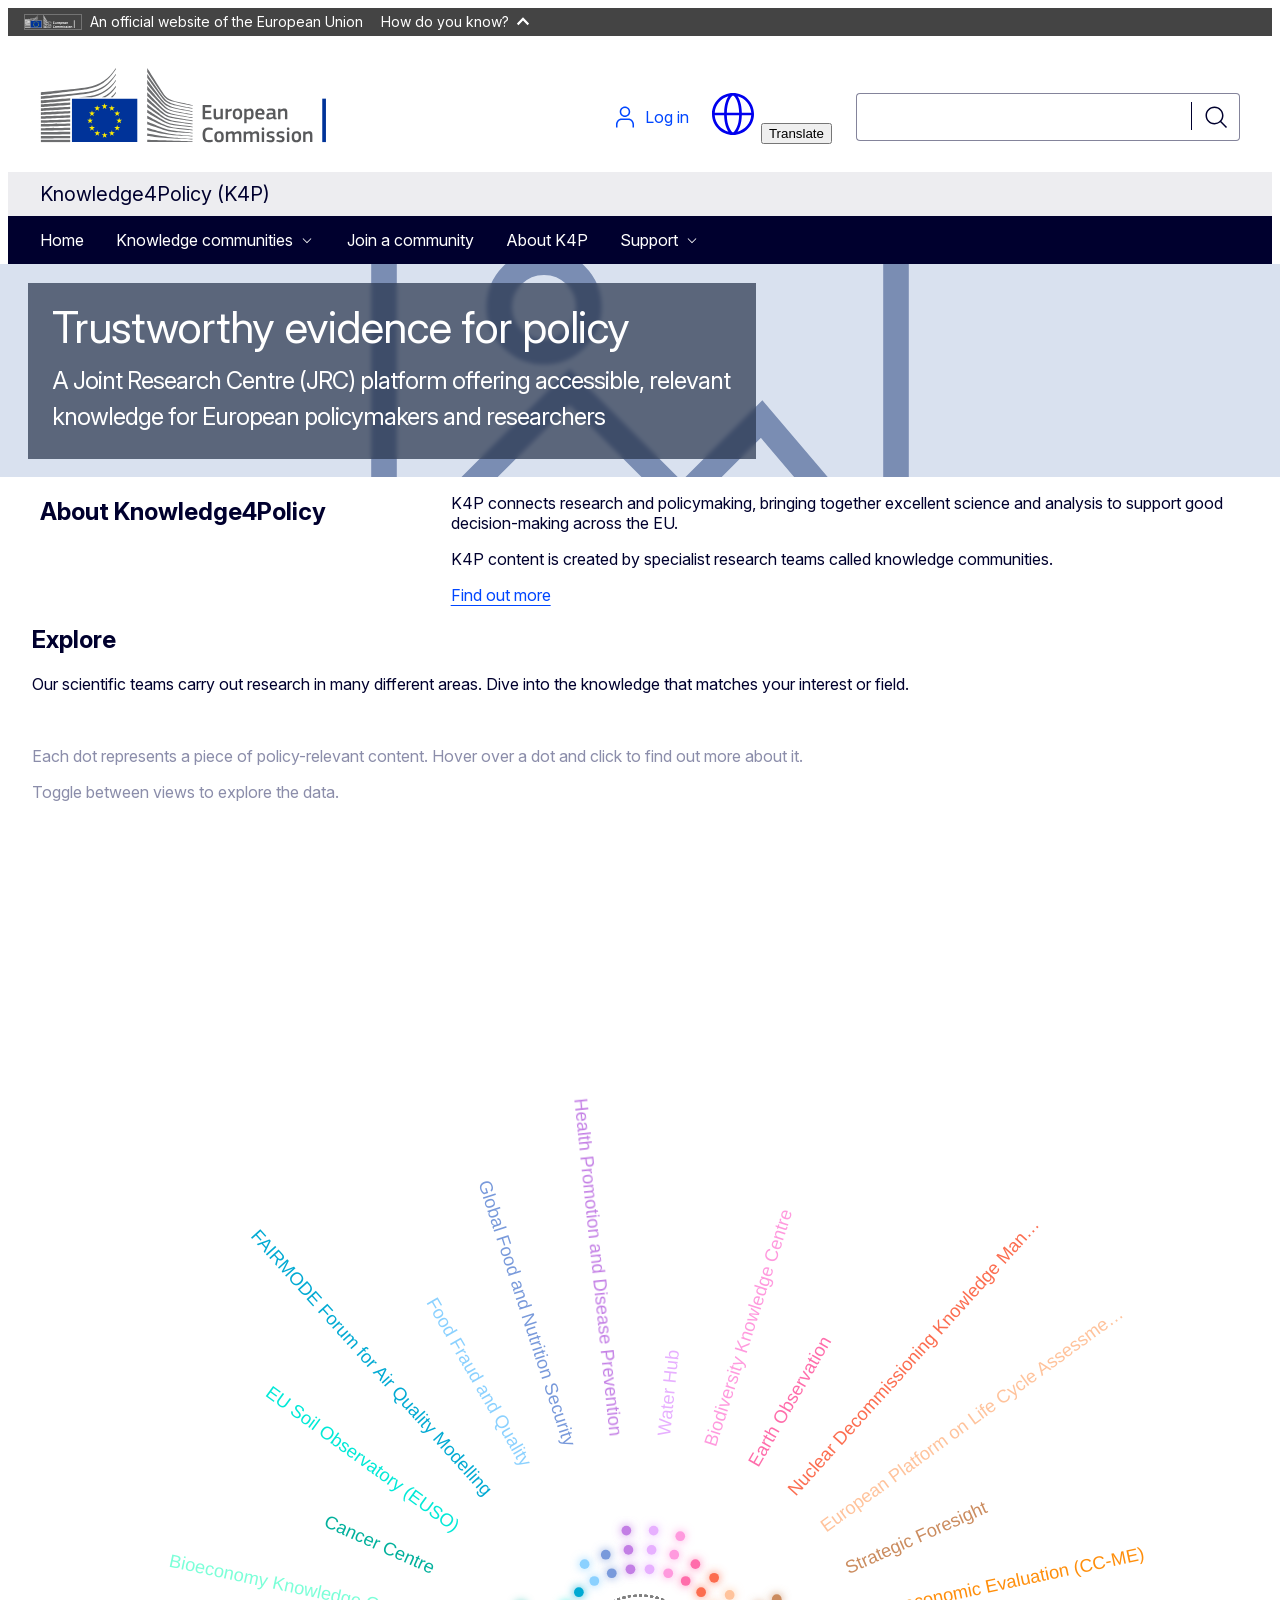
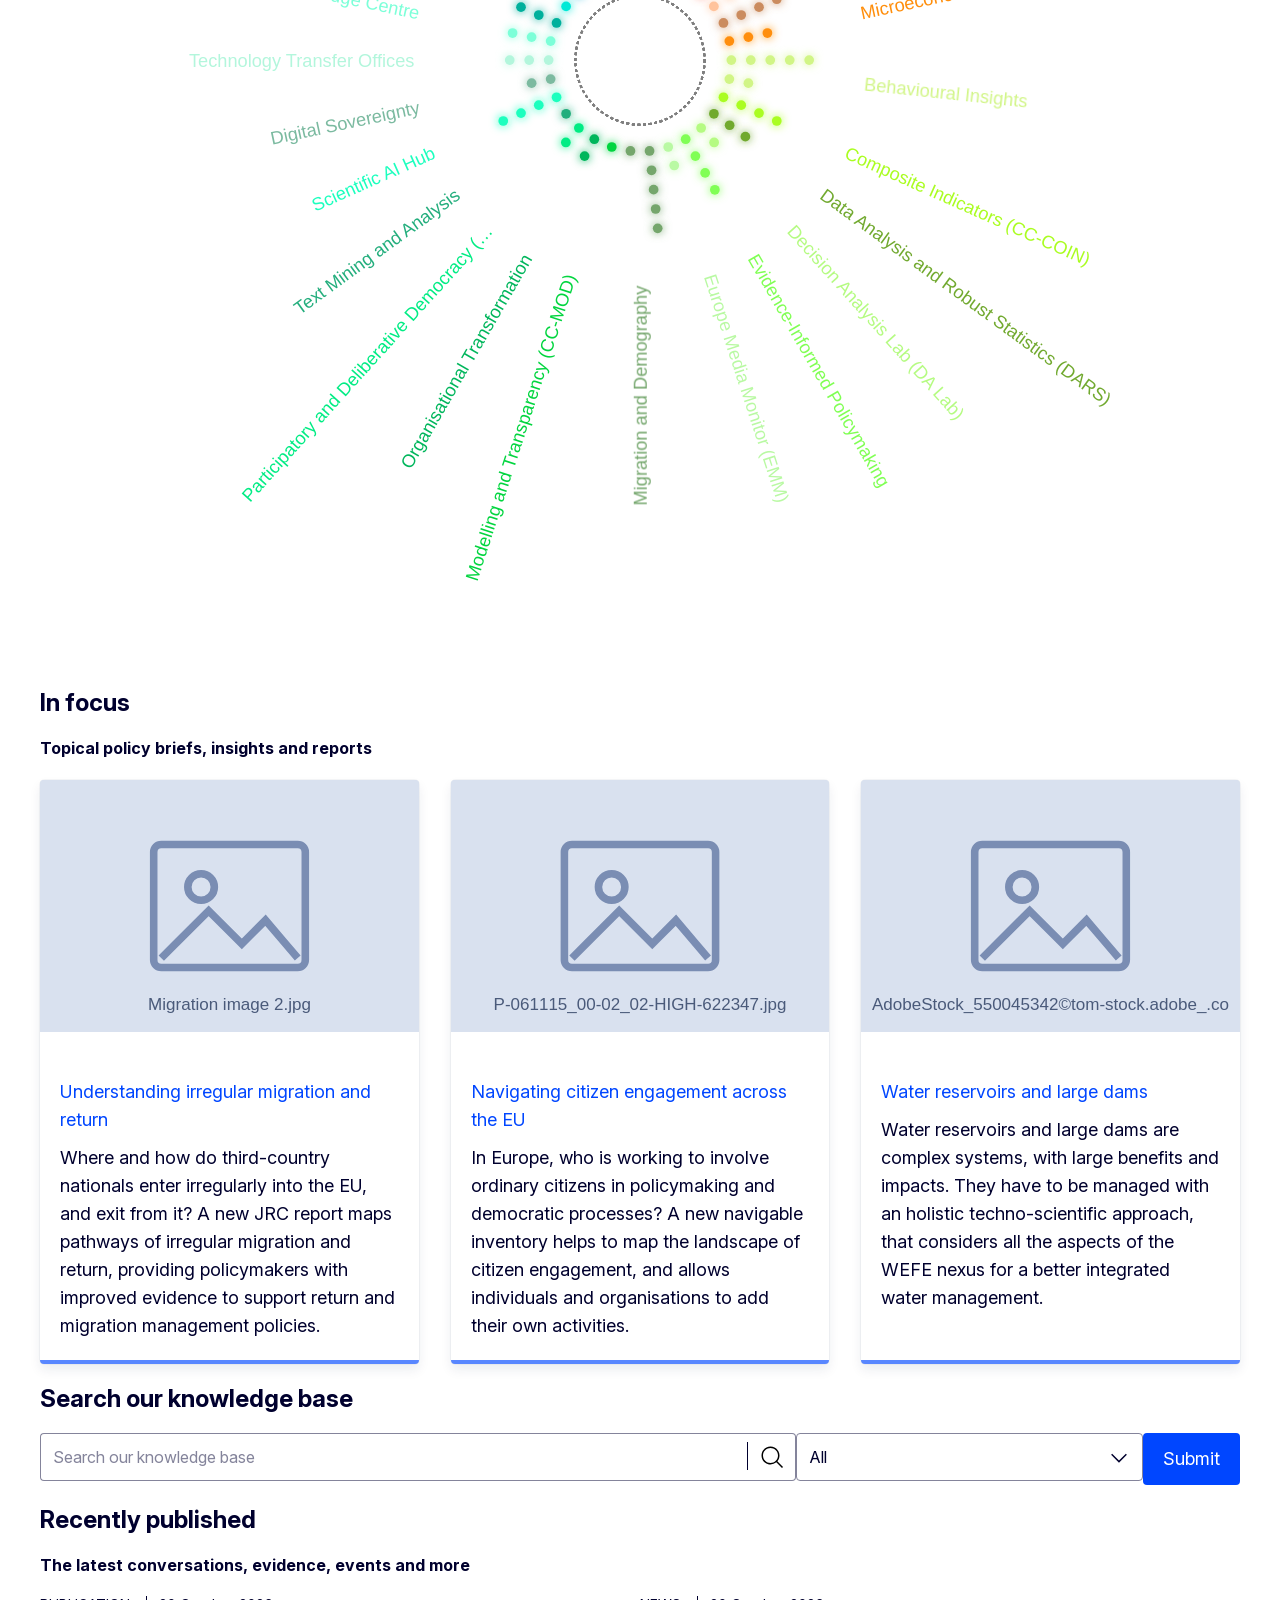
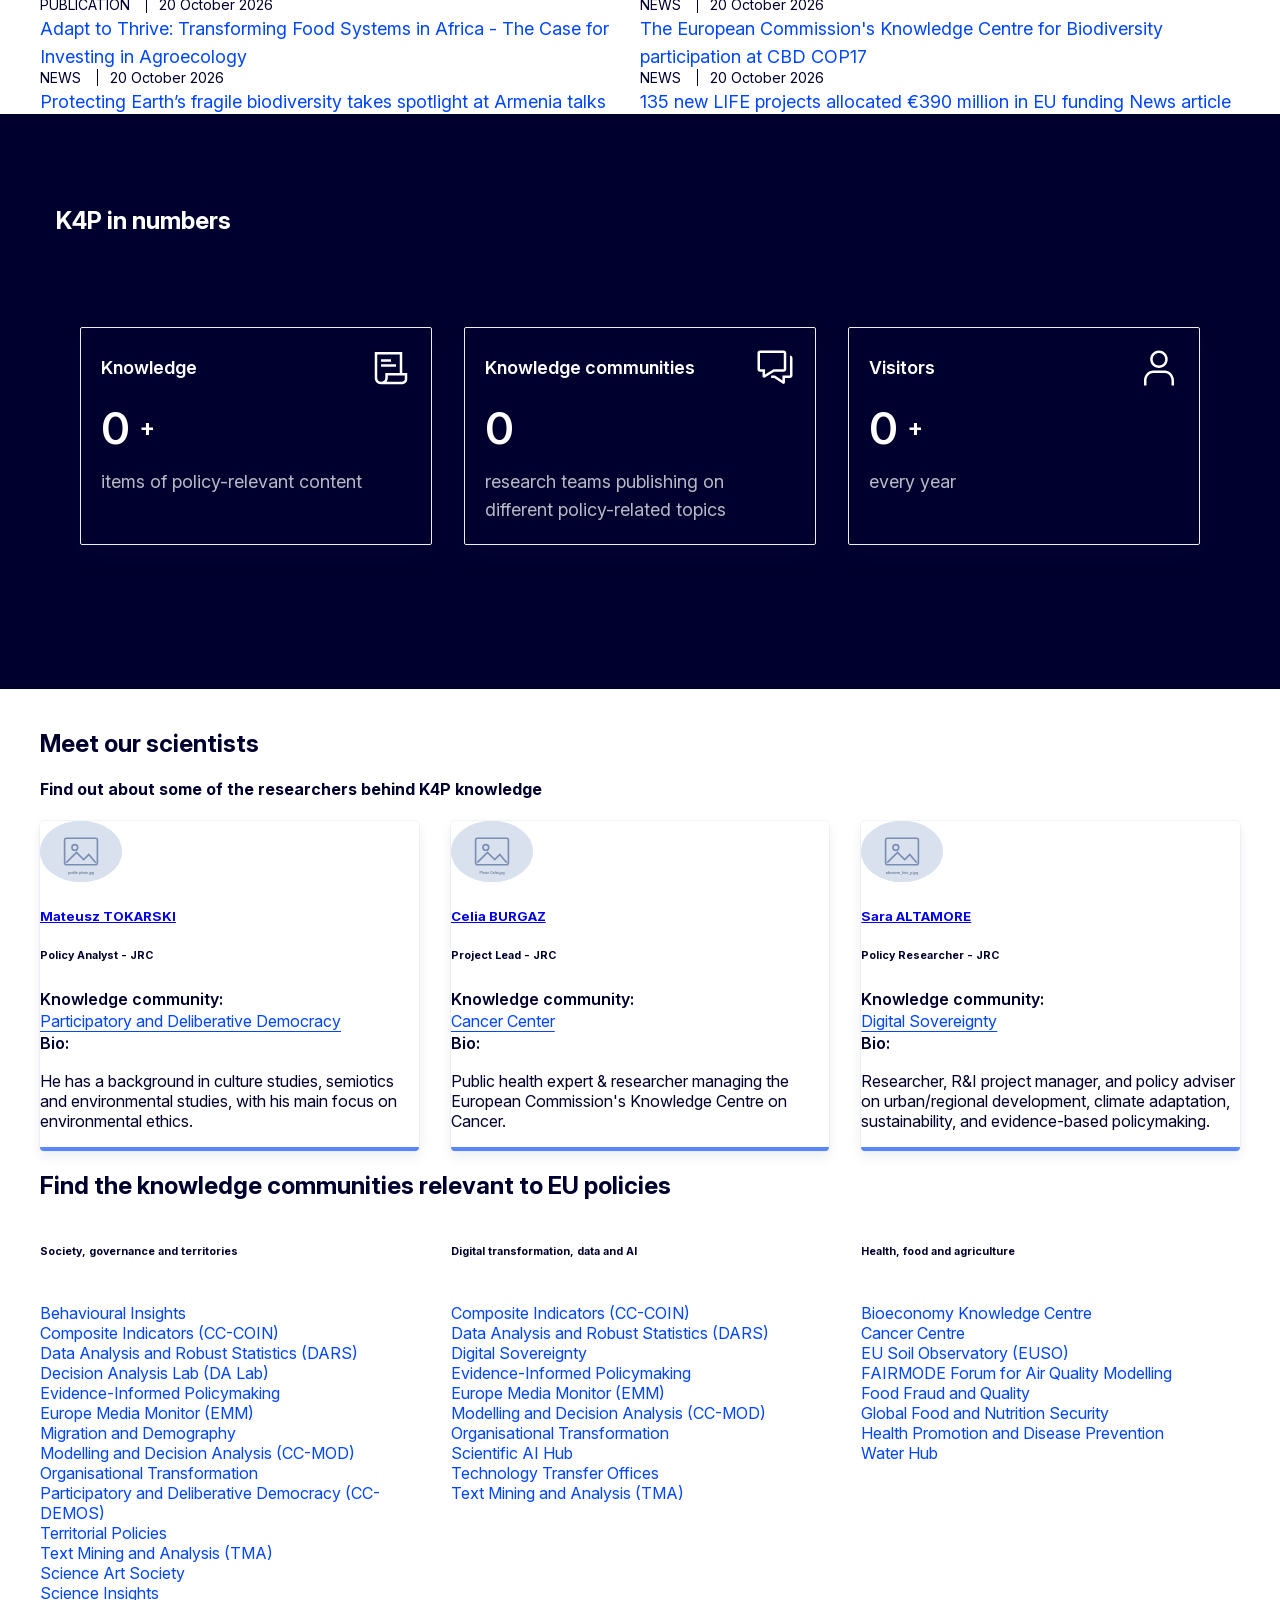
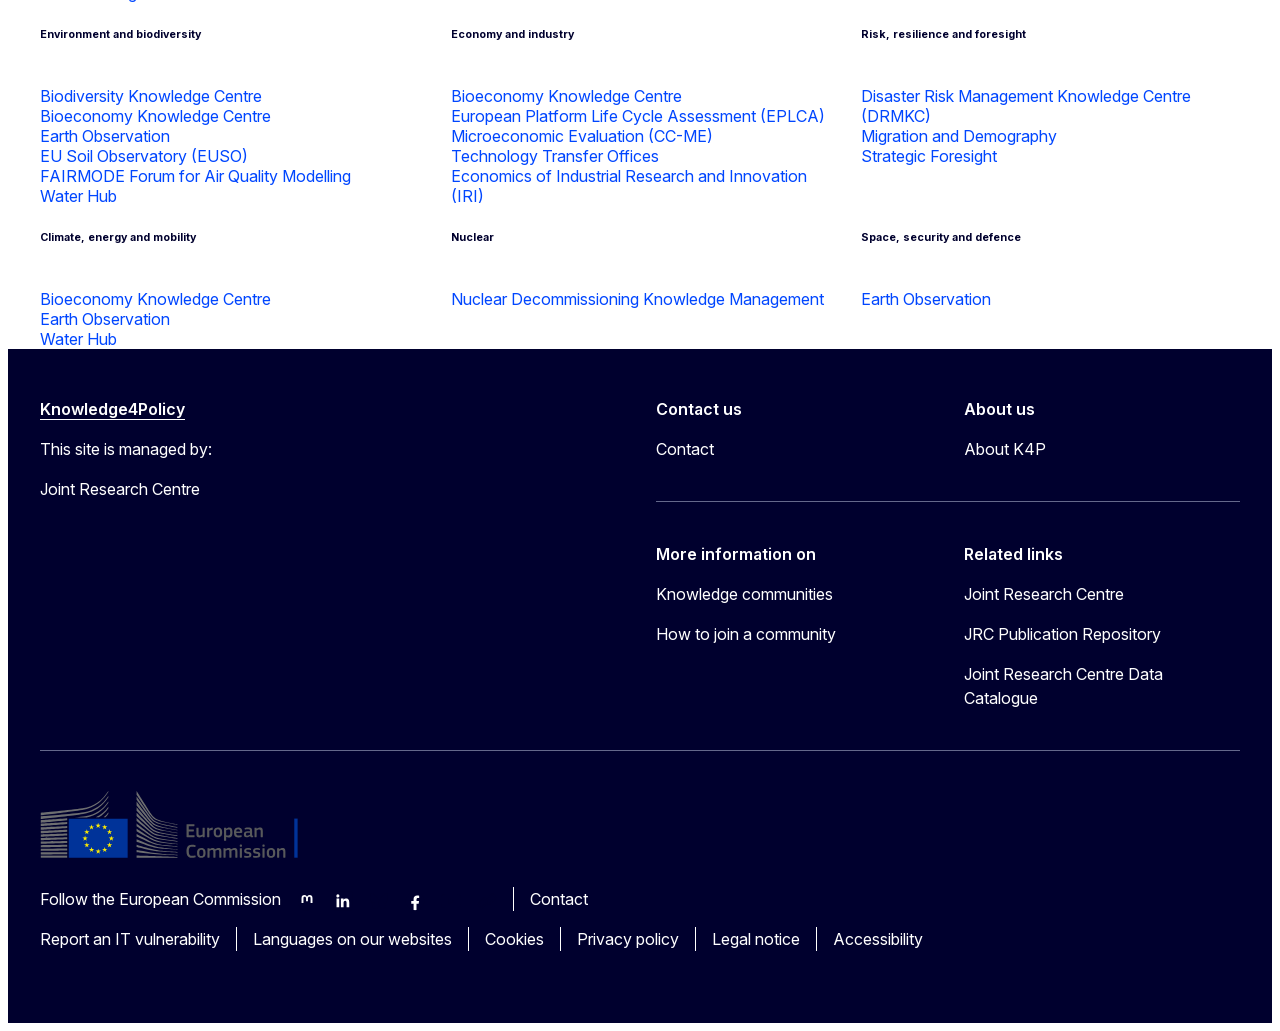
==== site/index.html @ ecef7327 "Add local clone of the K4P homepage Builds site/index.html from the browser-saved page, using ECL v5" ====
<!DOCTYPE html>
<!-- saved from url=(0049)https://knowledge-for-policy.ec.europa.eu/home_en -->
<html lang="en" dir="ltr" prefix="og: https://ogp.me/ns#" class="js hydrated"><head><meta http-equiv="Content-Type" content="text/html; charset=UTF-8">
    <style data-styles="">{visibility:hidden}.hydrated{visibility:inherit}</style><style data-styles="">duet-date-picker{visibility:hidden}.hydrated{visibility:inherit}</style>
<noscript><style>form.antibot > * { display: none !important; } form.antibot noscript { display: block !important; }</style>
</noscript><meta name="description" content="Supporting policy with scientific evidence">
<meta name="abstract" content="We mobilise people and resources to create, curate, make sense of and use knowledge to inform policymaking across Europe">
<link rel="canonical" href="https://knowledge-for-policy.ec.europa.eu/home_en">
<link rel="shortlink" href="https://knowledge-for-policy.ec.europa.eu/home_en">
<meta property="og:site_name" content="Knowledge4Policy (K4P)">
<meta property="og:title" content="Knowledge for policy">
<meta http-equiv="X-UA-Compatible" content="IE=edge,chrome=1">
<meta name="Generator" content="Drupal 10 (https://www.drupal.org)">
<meta name="MobileOptimized" content="width">
<meta name="HandheldFriendly" content="true">
<meta name="viewport" content="width=device-width, initial-scale=1.0">





    <link rel="stylesheet" href="assets/k4p-clone.css">
    <title>Knowledge for policy</title>
    



























<link rel="stylesheet" media="screen" href="assets/ecl/styles/ecl-ec.css">
<link rel="stylesheet" media="print" href="assets/ecl/styles/ecl-ec-print.css">
<link rel="stylesheet" media="screen" href="assets/ecl/styles/ecl-ec-color-modes.css">



    
  <style data-cke="true">.ck .ck-placeholder,.ck.ck-placeholder{position:relative}.ck .ck-placeholder:before,.ck.ck-placeholder:before{content:attr(data-placeholder);left:0;pointer-events:none;position:absolute;right:0}.ck.ck-read-only .ck-placeholder:before{display:none}.ck.ck-reset_all .ck-placeholder{position:relative}@media (forced-colors:active){.ck .ck-placeholder,.ck.ck-placeholder{forced-color-adjust:preserve-parent-color}}.ck .ck-placeholder:before,.ck.ck-placeholder:before{cursor:text}@media (forced-colors:none){.ck .ck-placeholder:before,.ck.ck-placeholder:before{color:var(--ck-color-engine-placeholder-text)}}@media (forced-colors:active){.ck .ck-placeholder:before,.ck.ck-placeholder:before{font-style:italic;margin-left:1px}}.ck.ck-editor__editable span[data-ck-unsafe-element]{display:none}:root{--ck-content-font-family:Helvetica,Arial,Tahoma,Verdana,Sans-Serif;--ck-content-font-size:medium;--ck-content-font-color:#000;--ck-content-line-height:1.5;--ck-content-word-break:break-word}.ck-content{color:var(--ck-content-font-color);font-family:var(--ck-content-font-family);font-size:var(--ck-content-font-size);line-height:var(--ck-content-line-height);word-break:var(--ck-content-word-break)}.ck-hidden{display:none!important}:root{--ck-z-default:1;--ck-z-panel:calc(var(--ck-z-default) + 999);--ck-z-dialog:9999}.ck-transitions-disabled,.ck-transitions-disabled *{transition:none!important}:root{--ck-powered-by-font-size:calc(var(--ck-font-size-base)*7.5/13);--ck-powered-by-line-height:calc(var(--ck-font-size-base)*10/13);--ck-powered-by-letter-spacing:calc(var(--ck-font-size-base)*-0.2/13);--ck-powered-by-padding-vertical:2px;--ck-powered-by-padding-horizontal:4px;--ck-powered-by-text-color:#4f4f4f;--ck-powered-by-border-radius:var(--ck-border-radius);--ck-powered-by-background:#fff;--ck-powered-by-border-color:var(--ck-color-focus-border);--ck-powered-by-svg-width:53;--ck-powered-by-svg-height:10;--ck-powered-by-icon-width:calc(var(--ck-font-size-base)*var(--ck-powered-by-svg-width)/13);--ck-powered-by-icon-height:calc(var(--ck-font-size-base)*var(--ck-powered-by-svg-height)/13)}.ck.ck-balloon-panel.ck-powered-by-balloon{--ck-border-radius:var(--ck-powered-by-border-radius);background:var(--ck-powered-by-background);box-shadow:none;min-height:unset;z-index:calc(var(--ck-z-panel) - 1)}.ck.ck-balloon-panel.ck-powered-by-balloon .ck.ck-powered-by{line-height:var(--ck-powered-by-line-height)}.ck.ck-balloon-panel.ck-powered-by-balloon .ck.ck-powered-by a{align-items:center;cursor:pointer;display:flex;filter:grayscale(80%);line-height:var(--ck-powered-by-line-height);opacity:.66;padding:var(--ck-powered-by-padding-vertical) var(--ck-powered-by-padding-horizontal)}.ck.ck-balloon-panel.ck-powered-by-balloon .ck.ck-powered-by .ck-powered-by__label{color:var(--ck-powered-by-text-color);cursor:pointer;font-size:var(--ck-powered-by-font-size);font-weight:700;letter-spacing:var(--ck-powered-by-letter-spacing);line-height:normal;margin-right:4px;padding-left:2px;text-transform:uppercase}.ck.ck-balloon-panel.ck-powered-by-balloon .ck.ck-powered-by .ck-icon{cursor:pointer;display:block;height:var(--ck-powered-by-icon-height);width:var(--ck-powered-by-icon-width)}.ck.ck-balloon-panel.ck-powered-by-balloon .ck.ck-powered-by:hover a{filter:grayscale(0);opacity:1}.ck.ck-balloon-panel.ck-powered-by-balloon[class*=position_inside]{border-color:transparent}.ck.ck-balloon-panel.ck-powered-by-balloon[class*=position_border]{border:var(--ck-focus-ring);border-color:var(--ck-powered-by-border-color)}:root{--ck-evaluation-badge-font-size:calc(var(--ck-font-size-base)*7.5/13);--ck-evaluation-badge-line-height:calc(var(--ck-font-size-base)*7.5/13);--ck-evaluation-badge-letter-spacing:calc(var(--ck-font-size-base)*-0.2/13);--ck-evaluation-badge-padding-vertical:2px;--ck-evaluation-badge-padding-horizontal:4px;--ck-evaluation-badge-text-color:#4f4f4f;--ck-evaluation-badge-border-radius:var(--ck-border-radius);--ck-evaluation-badge-background:#fff;--ck-evaluation-badge-border-color:var(--ck-color-focus-border)}.ck.ck-balloon-panel.ck-evaluation-badge-balloon{--ck-border-radius:var(--ck-evaluation-badge-border-radius);background:var(--ck-evaluation-badge-background);box-shadow:none;min-height:unset;z-index:calc(var(--ck-z-panel) - 1)}.ck.ck-balloon-panel.ck-evaluation-badge-balloon .ck.ck-evaluation-badge{line-height:var(--ck-evaluation-badge-line-height);padding:var(--ck-evaluation-badge-padding-vertical) var(--ck-evaluation-badge-padding-horizontal)}.ck.ck-balloon-panel.ck-evaluation-badge-balloon .ck.ck-evaluation-badge .ck-evaluation-badge__label{color:var(--ck-evaluation-badge-text-color);display:block;font-size:var(--ck-evaluation-badge-font-size);font-weight:700;letter-spacing:var(--ck-evaluation-badge-letter-spacing);line-height:normal;padding:0 2px;text-transform:uppercase}.ck.ck-balloon-panel.ck-evaluation-badge-balloon[class*=position_inside]{border-color:transparent}.ck.ck-balloon-panel.ck-evaluation-badge-balloon[class*=position_border]{border:var(--ck-focus-ring);border-color:var(--ck-evaluation-badge-border-color)}:root{--ck-color-base-foreground:#fafafa;--ck-color-base-background:#fff;--ck-color-base-border:#ccced1;--ck-color-base-action:#53a336;--ck-color-base-focus:#6cb5f9;--ck-color-base-text:#333;--ck-color-base-active:#2977ff;--ck-color-base-active-focus:#0d65ff;--ck-color-base-error:#db3700;--ck-color-focus-border-coordinates:218,81.8%,56.9%;--ck-color-focus-border:hsl(var(--ck-color-focus-border-coordinates));--ck-color-focus-outer-shadow:#cae1fc;--ck-color-focus-disabled-shadow:rgba(119,186,248,.3);--ck-color-focus-error-shadow:rgba(255,64,31,.3);--ck-color-text:var(--ck-color-base-text);--ck-color-shadow-drop:rgba(0,0,0,.15);--ck-color-shadow-drop-active:rgba(0,0,0,.2);--ck-color-shadow-inner:rgba(0,0,0,.1);--ck-color-button-default-background:transparent;--ck-color-button-default-hover-background:#f0f0f0;--ck-color-button-default-active-background:#f0f0f0;--ck-color-button-default-disabled-background:transparent;--ck-color-button-on-background:#f0f7ff;--ck-color-button-on-hover-background:#dbecff;--ck-color-button-on-active-background:#dbecff;--ck-color-button-on-disabled-background:#f0f2f4;--ck-color-button-on-color:#2977ff;--ck-color-button-action-background:var(--ck-color-base-action);--ck-color-button-action-hover-background:#4d9d30;--ck-color-button-action-active-background:#4d9d30;--ck-color-button-action-disabled-background:#7ec365;--ck-color-button-action-text:var(--ck-color-base-background);--ck-color-button-save:#008a00;--ck-color-button-cancel:#db3700;--ck-color-switch-button-off-background:#939393;--ck-color-switch-button-off-hover-background:#7d7d7d;--ck-color-switch-button-on-background:var(--ck-color-button-action-background);--ck-color-switch-button-on-hover-background:#4d9d30;--ck-color-switch-button-inner-background:var(--ck-color-base-background);--ck-color-switch-button-inner-shadow:rgba(0,0,0,.1);--ck-color-dropdown-panel-background:var(--ck-color-base-background);--ck-color-dropdown-panel-border:var(--ck-color-base-border);--ck-color-dialog-background:var(--ck-custom-background);--ck-color-dialog-form-header-border:var(--ck-custom-border);--ck-color-input-background:var(--ck-color-base-background);--ck-color-input-border:var(--ck-color-base-border);--ck-color-input-error-border:var(--ck-color-base-error);--ck-color-input-text:var(--ck-color-base-text);--ck-color-input-disabled-background:#f2f2f2;--ck-color-input-disabled-border:var(--ck-color-base-border);--ck-color-input-disabled-text:#757575;--ck-color-list-background:var(--ck-color-base-background);--ck-color-list-button-hover-background:var(--ck-color-button-default-hover-background);--ck-color-list-button-on-background:var(--ck-color-button-on-color);--ck-color-list-button-on-background-focus:var(--ck-color-button-on-color);--ck-color-list-button-on-text:var(--ck-color-base-background);--ck-color-panel-background:var(--ck-color-base-background);--ck-color-panel-border:var(--ck-color-base-border);--ck-color-toolbar-background:var(--ck-color-base-background);--ck-color-toolbar-border:var(--ck-color-base-border);--ck-color-tooltip-background:var(--ck-color-base-text);--ck-color-tooltip-text:var(--ck-color-base-background);--ck-color-engine-placeholder-text:#707070;--ck-color-upload-bar-background:#6cb5f9;--ck-color-link-default:#0000f0;--ck-color-link-selected-background:rgba(31,176,255,.1);--ck-color-link-fake-selection:rgba(31,176,255,.3);--ck-color-highlight-background:#ff0;--ck-color-light-red:#fcc;--ck-disabled-opacity:.5;--ck-focus-outer-shadow-geometry:0 0 0 3px;--ck-focus-outer-shadow:var(--ck-focus-outer-shadow-geometry) var(--ck-color-focus-outer-shadow);--ck-focus-disabled-outer-shadow:var(--ck-focus-outer-shadow-geometry) var(--ck-color-focus-disabled-shadow);--ck-focus-error-outer-shadow:var(--ck-focus-outer-shadow-geometry) var(--ck-color-focus-error-shadow);--ck-focus-ring:1px solid var(--ck-color-focus-border);--ck-font-size-base:13px;--ck-line-height-base:1.84615;--ck-font-face:Helvetica,Arial,Tahoma,Verdana,Sans-Serif;--ck-font-size-tiny:0.7em;--ck-font-size-small:0.75em;--ck-font-size-normal:1em;--ck-font-size-big:1.4em;--ck-font-size-large:1.8em;--ck-ui-component-min-height:2.3em}.ck-reset_all :not(.ck-reset_all-excluded *),.ck.ck-reset,.ck.ck-reset_all{background:transparent;border:0;box-sizing:border-box;height:auto;margin:0;padding:0;position:static;text-decoration:none;transition:none;vertical-align:middle;width:auto;word-wrap:break-word}.ck-reset_all :not(.ck-reset_all-excluded *),.ck.ck-reset_all{border-collapse:collapse;color:var(--ck-color-text);cursor:auto;float:none;font:normal normal normal var(--ck-font-size-base)/var(--ck-line-height-base) var(--ck-font-face);text-align:left;white-space:nowrap}.ck-reset_all .ck-rtl :not(.ck-reset_all-excluded *){text-align:right}.ck-reset_all iframe:not(.ck-reset_all-excluded *){vertical-align:inherit}.ck-reset_all textarea:not(.ck-reset_all-excluded *){white-space:pre-wrap}.ck-reset_all input[type=password]:not(.ck-reset_all-excluded *),.ck-reset_all input[type=text]:not(.ck-reset_all-excluded *),.ck-reset_all textarea:not(.ck-reset_all-excluded *){cursor:text}.ck-reset_all input[type=password][disabled]:not(.ck-reset_all-excluded *),.ck-reset_all input[type=text][disabled]:not(.ck-reset_all-excluded *),.ck-reset_all textarea[disabled]:not(.ck-reset_all-excluded *){cursor:default}.ck-reset_all fieldset:not(.ck-reset_all-excluded *){border:2px groove #dfdee3;padding:10px}.ck-reset_all button:not(.ck-reset_all-excluded *)::-moz-focus-inner{border:0;padding:0}.ck[dir=rtl],.ck[dir=rtl] .ck{text-align:right}:root{--ck-border-radius:2px;--ck-inner-shadow:2px 2px 3px var(--ck-color-shadow-inner) inset;--ck-drop-shadow:0 1px 2px 1px var(--ck-color-shadow-drop);--ck-drop-shadow-active:0 3px 6px 1px var(--ck-color-shadow-drop-active);--ck-spacing-unit:0.6em;--ck-spacing-extra-large:calc(var(--ck-spacing-unit)*2);--ck-spacing-large:calc(var(--ck-spacing-unit)*1.5);--ck-spacing-standard:var(--ck-spacing-unit);--ck-spacing-medium:calc(var(--ck-spacing-unit)*0.8);--ck-spacing-medium-small:calc(var(--ck-spacing-unit)*0.667);--ck-spacing-small:calc(var(--ck-spacing-unit)*0.5);--ck-spacing-tiny:calc(var(--ck-spacing-unit)*0.3);--ck-spacing-extra-tiny:calc(var(--ck-spacing-unit)*0.16)}.ck.ck-aria-live-announcer{left:-10000px;position:absolute;top:-10000px}.ck.ck-aria-live-region-list{list-style-type:none}.ck.ck-label{display:block}.ck.ck-voice-label{display:none}.ck.ck-label{font-weight:700}.ck.ck-icon{vertical-align:middle}:root{--ck-icon-size:calc(var(--ck-line-height-base)*var(--ck-font-size-normal));--ck-icon-font-size:.8333350694em}.ck.ck-icon{font-size:var(--ck-icon-font-size);height:var(--ck-icon-size);width:var(--ck-icon-size)}.ck.ck-icon,.ck.ck-icon *{cursor:inherit}.ck.ck-icon.ck-icon_inherit-color,.ck.ck-icon.ck-icon_inherit-color *{color:inherit}.ck.ck-icon.ck-icon_inherit-color :not([fill]){fill:currentColor}.ck.ck-button,a.ck.ck-button{align-items:center;display:inline-flex;position:relative;-moz-user-select:none;-webkit-user-select:none;-ms-user-select:none;user-select:none}[dir=ltr] .ck.ck-button,[dir=ltr] a.ck.ck-button{justify-content:left}[dir=rtl] .ck.ck-button,[dir=rtl] a.ck.ck-button{justify-content:right}.ck.ck-button .ck-button__label,a.ck.ck-button .ck-button__label{display:none}.ck.ck-button.ck-button_with-text .ck-button__label,a.ck.ck-button.ck-button_with-text .ck-button__label{display:inline-block}.ck.ck-button:not(.ck-button_with-text),a.ck.ck-button:not(.ck-button_with-text){justify-content:center}.ck.ck-button,a.ck.ck-button{-webkit-appearance:none;background:var(--ck-color-button-default-background);border:1px solid transparent;border-radius:0;cursor:default;font-size:inherit;line-height:1;min-height:var(--ck-ui-component-min-height);min-width:var(--ck-ui-component-min-height);padding:var(--ck-spacing-tiny);text-align:center;transition:box-shadow .2s ease-in-out,border .2s ease-in-out;vertical-align:middle;white-space:nowrap}.ck.ck-button:not(.ck-disabled):hover,a.ck.ck-button:not(.ck-disabled):hover{background:var(--ck-color-button-default-hover-background)}.ck.ck-button:not(.ck-disabled):active,a.ck.ck-button:not(.ck-disabled):active{background:var(--ck-color-button-default-active-background)}.ck.ck-button.ck-disabled,a.ck.ck-button.ck-disabled{background:var(--ck-color-button-default-disabled-background)}.ck-rounded-corners .ck.ck-button,.ck-rounded-corners a.ck.ck-button,.ck.ck-button.ck-rounded-corners,a.ck.ck-button.ck-rounded-corners{border-radius:var(--ck-border-radius)}@media (prefers-reduced-motion:reduce){.ck.ck-button,a.ck.ck-button{transition:none}}.ck.ck-button:active,.ck.ck-button:focus,a.ck.ck-button:active,a.ck.ck-button:focus{border:var(--ck-focus-ring);box-shadow:var(--ck-focus-outer-shadow),0 0;outline:none}.ck.ck-button .ck-button__icon use,.ck.ck-button .ck-button__icon use *,a.ck.ck-button .ck-button__icon use,a.ck.ck-button .ck-button__icon use *{color:inherit}.ck.ck-button .ck-button__label,a.ck.ck-button .ck-button__label{color:inherit;cursor:inherit;font-size:inherit;font-weight:inherit;vertical-align:middle}[dir=ltr] .ck.ck-button .ck-button__label,[dir=ltr] a.ck.ck-button .ck-button__label{text-align:left}[dir=rtl] .ck.ck-button .ck-button__label,[dir=rtl] a.ck.ck-button .ck-button__label{text-align:right}.ck.ck-button .ck-button__keystroke,a.ck.ck-button .ck-button__keystroke{color:inherit;opacity:.5}[dir=ltr] .ck.ck-button .ck-button__keystroke,[dir=ltr] a.ck.ck-button .ck-button__keystroke{margin-left:var(--ck-spacing-large)}[dir=rtl] .ck.ck-button .ck-button__keystroke,[dir=rtl] a.ck.ck-button .ck-button__keystroke{margin-right:var(--ck-spacing-large)}.ck.ck-button.ck-disabled:active,.ck.ck-button.ck-disabled:focus,a.ck.ck-button.ck-disabled:active,a.ck.ck-button.ck-disabled:focus{box-shadow:var(--ck-focus-disabled-outer-shadow),0 0}.ck.ck-button.ck-disabled .ck-button__icon,.ck.ck-button.ck-disabled .ck-button__label,a.ck.ck-button.ck-disabled .ck-button__icon,a.ck.ck-button.ck-disabled .ck-button__label{opacity:var(--ck-disabled-opacity)}.ck.ck-button.ck-disabled .ck-button__keystroke,a.ck.ck-button.ck-disabled .ck-button__keystroke{opacity:.3}.ck.ck-button.ck-button_with-text,a.ck.ck-button.ck-button_with-text{padding:var(--ck-spacing-tiny) var(--ck-spacing-standard)}[dir=ltr] .ck.ck-button.ck-button_with-text .ck-button__icon,[dir=ltr] a.ck.ck-button.ck-button_with-text .ck-button__icon{margin-right:var(--ck-spacing-medium)}[dir=rtl] .ck.ck-button.ck-button_with-text .ck-button__icon,[dir=rtl] a.ck.ck-button.ck-button_with-text .ck-button__icon{margin-left:var(--ck-spacing-medium)}.ck.ck-button.ck-button_with-keystroke .ck-button__label,a.ck.ck-button.ck-button_with-keystroke .ck-button__label{flex-grow:1}.ck.ck-button.ck-on,a.ck.ck-button.ck-on{background:var(--ck-color-button-on-background);color:var(--ck-color-button-on-color)}.ck.ck-button.ck-on:not(.ck-disabled):hover,a.ck.ck-button.ck-on:not(.ck-disabled):hover{background:var(--ck-color-button-on-hover-background)}.ck.ck-button.ck-on:not(.ck-disabled):active,a.ck.ck-button.ck-on:not(.ck-disabled):active{background:var(--ck-color-button-on-active-background)}.ck.ck-button.ck-on.ck-disabled,a.ck.ck-button.ck-on.ck-disabled{background:var(--ck-color-button-on-disabled-background)}.ck.ck-button.ck-button-save,a.ck.ck-button.ck-button-save{color:var(--ck-color-button-save)}.ck.ck-button.ck-button-cancel,a.ck.ck-button.ck-button-cancel{color:var(--ck-color-button-cancel)}.ck.ck-button-action,a.ck.ck-button-action{background:var(--ck-color-button-action-background);color:var(--ck-color-button-action-text)}.ck.ck-button-action:not(.ck-disabled):hover,a.ck.ck-button-action:not(.ck-disabled):hover{background:var(--ck-color-button-action-hover-background)}.ck.ck-button-action:not(.ck-disabled):active,a.ck.ck-button-action:not(.ck-disabled):active{background:var(--ck-color-button-action-active-background)}.ck.ck-button-action.ck-disabled,a.ck.ck-button-action.ck-disabled{background:var(--ck-color-button-action-disabled-background)}.ck.ck-button-bold,a.ck.ck-button-bold{font-weight:700}.ck.ck-form__header{align-items:center;display:flex;flex-direction:row;flex-wrap:nowrap;justify-content:space-between}.ck.ck-form__header h2.ck-form__header__label{flex-grow:1;overflow:hidden;text-overflow:ellipsis}:root{--ck-form-header-height:3.384em}.ck.ck-form__header{border-bottom:1px solid var(--ck-color-base-border);flex-shrink:0;height:var(--ck-form-header-height);line-height:var(--ck-form-header-height);padding:var(--ck-spacing-small) var(--ck-spacing-large)}.ck.ck-form__header>.ck-icon{flex-shrink:0;margin-inline-end:var(--ck-spacing-medium)}.ck.ck-form__header .ck-form__header__label{--ck-font-size-base:1.153em;font-weight:700}.ck.ck-form__header:has(.ck-button-back.ck-hidden){padding-inline:var(--ck-spacing-large) var(--ck-spacing-large)}.ck.ck-form__header:has(.ck-button-back:not(.ck-hidden)){padding-inline:var(--ck-spacing-small) var(--ck-spacing-small)}.ck.ck-form__header>.ck-button-back{margin-inline-end:var(--ck-spacing-small)}.ck.ck-form__header>.ck.ck-button{flex-shrink:0}.ck.ck-dialog .ck.ck-dialog__actions{display:flex;justify-content:flex-end;padding:var(--ck-spacing-large)}.ck.ck-dialog .ck.ck-dialog__actions>*+*{margin-left:var(--ck-spacing-large)}.ck.ck-dialog-overlay{bottom:0;left:0;overscroll-behavior:none;position:fixed;right:0;top:0;user-select:none}.ck.ck-dialog-overlay.ck-dialog-overlay__transparent{animation:none;background:none;pointer-events:none}.ck.ck-dialog{overscroll-behavior:none;position:absolute;width:fit-content}.ck.ck-dialog .ck.ck-form__header{flex-shrink:0}.ck.ck-dialog:not(.ck-dialog_modal) .ck.ck-form__header .ck-form__header__label{cursor:grab}.ck.ck-dialog-overlay.ck-dialog-overlay__transparent .ck.ck-dialog{pointer-events:all}:root{--ck-dialog-overlay-background-color:rgba(0,0,0,.5);--ck-dialog-drop-shadow:0px 0px 6px 2px rgba(0,0,0,.15);--ck-dialog-max-width:100vw;--ck-dialog-max-height:90vh;--ck-color-dialog-background:var(--ck-color-base-background);--ck-color-dialog-form-header-border:var(--ck-color-base-border)}.ck.ck-dialog-overlay{animation:ck-dialog-fade-in .3s;background:var(--ck-dialog-overlay-background-color);z-index:var(--ck-z-dialog)}.ck.ck-dialog{border-radius:0;--ck-drop-shadow:var(--ck-dialog-drop-shadow);background:var(--ck-color-dialog-background);border:1px solid var(--ck-color-base-border);max-height:var(--ck-dialog-max-height);max-width:var(--ck-dialog-max-width);overscroll-behavior:contain}.ck-rounded-corners .ck.ck-dialog,.ck.ck-dialog.ck-rounded-corners{border-radius:var(--ck-border-radius)}.ck.ck-dialog{box-shadow:var(--ck-drop-shadow),0 0}.ck.ck-dialog .ck.ck-form__header{border-bottom:1px solid var(--ck-color-dialog-form-header-border)}.ck-dialog-scroll-locked{overflow:hidden}@keyframes ck-dialog-fade-in{0%{background:transparent}to{background:var(--ck-dialog-overlay-background-color)}}.ck.ck-list-item-button{border-radius:0;min-height:unset;width:100%}[dir=ltr] .ck.ck-list-item-button{text-align:left}[dir=rtl] .ck.ck-list-item-button{text-align:right}[dir=ltr] .ck.ck-list-item-button.ck-list-item-button_toggleable{padding-left:var(--ck-spacing-small)}[dir=rtl] .ck.ck-list-item-button.ck-list-item-button_toggleable{padding-right:var(--ck-spacing-small)}.ck.ck-list-item-button .ck-list-item-button__check-holder{display:inline-flex;height:.9em;width:.9em}[dir=ltr] .ck.ck-list-item-button .ck-list-item-button__check-holder{margin-right:var(--ck-spacing-small)}[dir=rtl] .ck.ck-list-item-button .ck-list-item-button__check-holder{margin-left:var(--ck-spacing-small)}.ck.ck-list-item-button .ck-list-item-button__check-icon{height:100%}.ck.ck-button.ck-list-item-button{padding:var(--ck-spacing-tiny) calc(var(--ck-spacing-standard)*2)}.ck.ck-button.ck-list-item-button,.ck.ck-button.ck-list-item-button.ck-on{background:var(--ck-color-list-background);color:var(--ck-color-text)}[dir=ltr] .ck.ck-button.ck-list-item-button:has(.ck-list-item-button__check-holder){padding-left:var(--ck-spacing-small)}[dir=rtl] .ck.ck-button.ck-list-item-button:has(.ck-list-item-button__check-holder){padding-right:var(--ck-spacing-small)}.ck.ck-button.ck-list-item-button.ck-button.ck-on:hover,.ck.ck-button.ck-list-item-button.ck-on:hover,.ck.ck-button.ck-list-item-button.ck-on:not(.ck-list-item-button_toggleable),.ck.ck-button.ck-list-item-button:hover:not(.ck-disabled){background:var(--ck-color-list-button-hover-background)}.ck.ck-button.ck-list-item-button.ck-button.ck-on:hover:not(.ck-disabled),.ck.ck-button.ck-list-item-button.ck-on:hover:not(.ck-disabled),.ck.ck-button.ck-list-item-button.ck-on:not(.ck-list-item-button_toggleable):not(.ck-disabled),.ck.ck-button.ck-list-item-button:hover:not(.ck-disabled):not(.ck-disabled){color:var(--ck-color-text)}.ck.ck-menu-bar__menu .ck-button.ck-menu-bar__menu__item__button{border-radius:0}.ck.ck-menu-bar__menu .ck-button.ck-menu-bar__menu__item__button>.ck-spinner-container,.ck.ck-menu-bar__menu .ck-button.ck-menu-bar__menu__item__button>.ck-spinner-container .ck-spinner{--ck-toolbar-spinner-size:20px}.ck.ck-menu-bar__menu .ck-button.ck-menu-bar__menu__item__button>.ck-spinner-container{font-size:var(--ck-icon-font-size)}[dir=ltr] .ck.ck-menu-bar__menu .ck-button.ck-menu-bar__menu__item__button>.ck-spinner-container{margin-right:var(--ck-spacing-medium)}[dir=rtl] .ck.ck-menu-bar__menu .ck-button.ck-menu-bar__menu__item__button>.ck-spinner-container{margin-left:var(--ck-spacing-medium)}:root{--ck-accessibility-help-dialog-max-width:600px;--ck-accessibility-help-dialog-max-height:400px;--ck-accessibility-help-dialog-border-color:#ccced1;--ck-accessibility-help-dialog-code-background-color:#ededed;--ck-accessibility-help-dialog-kbd-shadow-color:#9c9c9c}.ck.ck-accessibility-help-dialog .ck-accessibility-help-dialog__content{border:1px solid transparent;max-height:var(--ck-accessibility-help-dialog-max-height);max-width:var(--ck-accessibility-help-dialog-max-width);overflow:auto;padding:var(--ck-spacing-large);user-select:text}.ck.ck-accessibility-help-dialog .ck-accessibility-help-dialog__content:focus{border:var(--ck-focus-ring);box-shadow:var(--ck-focus-outer-shadow),0 0;outline:none}.ck.ck-accessibility-help-dialog .ck-accessibility-help-dialog__content *{white-space:normal}.ck.ck-accessibility-help-dialog .ck-accessibility-help-dialog__content .ck-label{display:none}.ck.ck-accessibility-help-dialog .ck-accessibility-help-dialog__content h3{font-size:1.2em;font-weight:700}.ck.ck-accessibility-help-dialog .ck-accessibility-help-dialog__content h4{font-size:1em;font-weight:700}.ck.ck-accessibility-help-dialog .ck-accessibility-help-dialog__content h3,.ck.ck-accessibility-help-dialog .ck-accessibility-help-dialog__content h4,.ck.ck-accessibility-help-dialog .ck-accessibility-help-dialog__content p,.ck.ck-accessibility-help-dialog .ck-accessibility-help-dialog__content table{margin:1em 0}.ck.ck-accessibility-help-dialog .ck-accessibility-help-dialog__content dl{border-bottom:none;border-top:1px solid var(--ck-accessibility-help-dialog-border-color);display:grid;grid-template-columns:2fr 1fr}.ck.ck-accessibility-help-dialog .ck-accessibility-help-dialog__content dl dd,.ck.ck-accessibility-help-dialog .ck-accessibility-help-dialog__content dl dt{border-bottom:1px solid var(--ck-accessibility-help-dialog-border-color);padding:.4em 0}.ck.ck-accessibility-help-dialog .ck-accessibility-help-dialog__content dl dt{grid-column-start:1}.ck.ck-accessibility-help-dialog .ck-accessibility-help-dialog__content dl dd{grid-column-start:2;text-align:right}.ck.ck-accessibility-help-dialog .ck-accessibility-help-dialog__content code,.ck.ck-accessibility-help-dialog .ck-accessibility-help-dialog__content kbd{background:var(--ck-accessibility-help-dialog-code-background-color);border-radius:2px;display:inline-block;font-size:.9em;line-height:1;padding:.4em;text-align:center;vertical-align:middle}.ck.ck-accessibility-help-dialog .ck-accessibility-help-dialog__content code{font-family:monospace}.ck.ck-accessibility-help-dialog .ck-accessibility-help-dialog__content kbd{box-shadow:0 1px 1px var(--ck-accessibility-help-dialog-kbd-shadow-color);margin:0 1px;min-width:1.8em}.ck.ck-accessibility-help-dialog .ck-accessibility-help-dialog__content kbd+kbd{margin-left:2px}:root{--ck-balloon-panel-arrow-z-index:calc(var(--ck-z-default) - 3)}.ck.ck-balloon-panel{display:none;position:absolute;z-index:var(--ck-z-panel)}.ck.ck-balloon-panel.ck-balloon-panel_with-arrow:after,.ck.ck-balloon-panel.ck-balloon-panel_with-arrow:before{content:"";position:absolute}.ck.ck-balloon-panel.ck-balloon-panel_with-arrow:before{z-index:var(--ck-balloon-panel-arrow-z-index)}.ck.ck-balloon-panel.ck-balloon-panel_with-arrow:after{z-index:calc(var(--ck-balloon-panel-arrow-z-index) + 1)}.ck.ck-balloon-panel[class*=arrow_n]:before{z-index:var(--ck-balloon-panel-arrow-z-index)}.ck.ck-balloon-panel[class*=arrow_n]:after{z-index:calc(var(--ck-balloon-panel-arrow-z-index) + 1)}.ck.ck-balloon-panel[class*=arrow_s]:before{z-index:var(--ck-balloon-panel-arrow-z-index)}.ck.ck-balloon-panel[class*=arrow_s]:after{z-index:calc(var(--ck-balloon-panel-arrow-z-index) + 1)}.ck.ck-balloon-panel.ck-balloon-panel_visible{display:block}:root{--ck-balloon-border-width:1px;--ck-balloon-arrow-offset:2px;--ck-balloon-arrow-height:10px;--ck-balloon-arrow-half-width:8px;--ck-balloon-arrow-drop-shadow:0 2px 2px var(--ck-color-shadow-drop)}.ck.ck-balloon-panel{background:var(--ck-color-panel-background);border:var(--ck-balloon-border-width) solid var(--ck-color-panel-border);border-radius:0;min-height:15px}.ck-rounded-corners .ck.ck-balloon-panel,.ck.ck-balloon-panel.ck-rounded-corners{border-radius:var(--ck-border-radius)}.ck.ck-balloon-panel{box-shadow:var(--ck-drop-shadow),0 0}.ck.ck-balloon-panel.ck-balloon-panel_with-arrow:after,.ck.ck-balloon-panel.ck-balloon-panel_with-arrow:before{border-style:solid;height:0;width:0}.ck.ck-balloon-panel[class*=arrow_n]:after,.ck.ck-balloon-panel[class*=arrow_n]:before{border-width:0 var(--ck-balloon-arrow-half-width) var(--ck-balloon-arrow-height) var(--ck-balloon-arrow-half-width)}.ck.ck-balloon-panel[class*=arrow_n]:before{border-color:transparent transparent var(--ck-color-panel-border) transparent;margin-top:calc(var(--ck-balloon-border-width)*-1)}.ck.ck-balloon-panel[class*=arrow_n]:after{border-color:transparent transparent var(--ck-color-panel-background) transparent;margin-top:calc(var(--ck-balloon-arrow-offset) - var(--ck-balloon-border-width))}.ck.ck-balloon-panel[class*=arrow_s]:after,.ck.ck-balloon-panel[class*=arrow_s]:before{border-width:var(--ck-balloon-arrow-height) var(--ck-balloon-arrow-half-width) 0 var(--ck-balloon-arrow-half-width)}.ck.ck-balloon-panel[class*=arrow_s]:before{border-color:var(--ck-color-panel-border) transparent transparent;filter:drop-shadow(var(--ck-balloon-arrow-drop-shadow));margin-bottom:calc(var(--ck-balloon-border-width)*-1)}.ck.ck-balloon-panel[class*=arrow_s]:after{border-color:var(--ck-color-panel-background) transparent transparent transparent;margin-bottom:calc(var(--ck-balloon-arrow-offset) - var(--ck-balloon-border-width))}.ck.ck-balloon-panel[class*=arrow_e]:after,.ck.ck-balloon-panel[class*=arrow_e]:before{border-width:var(--ck-balloon-arrow-half-width) 0 var(--ck-balloon-arrow-half-width) var(--ck-balloon-arrow-height)}.ck.ck-balloon-panel[class*=arrow_e]:before{border-color:transparent transparent transparent var(--ck-color-panel-border);margin-right:calc(var(--ck-balloon-border-width)*-1)}.ck.ck-balloon-panel[class*=arrow_e]:after{border-color:transparent transparent transparent var(--ck-color-panel-background);margin-right:calc(var(--ck-balloon-arrow-offset) - var(--ck-balloon-border-width))}.ck.ck-balloon-panel[class*=arrow_w]:after,.ck.ck-balloon-panel[class*=arrow_w]:before{border-width:var(--ck-balloon-arrow-half-width) var(--ck-balloon-arrow-height) var(--ck-balloon-arrow-half-width) 0}.ck.ck-balloon-panel[class*=arrow_w]:before{border-color:transparent var(--ck-color-panel-border) transparent transparent;margin-left:calc(var(--ck-balloon-border-width)*-1)}.ck.ck-balloon-panel[class*=arrow_w]:after{border-color:transparent var(--ck-color-panel-background) transparent transparent;margin-left:calc(var(--ck-balloon-arrow-offset) - var(--ck-balloon-border-width))}.ck.ck-balloon-panel.ck-balloon-panel_arrow_n:after,.ck.ck-balloon-panel.ck-balloon-panel_arrow_n:before{left:50%;margin-left:calc(var(--ck-balloon-arrow-half-width)*-1);top:calc(var(--ck-balloon-arrow-height)*-1)}.ck.ck-balloon-panel.ck-balloon-panel_arrow_nw:after,.ck.ck-balloon-panel.ck-balloon-panel_arrow_nw:before{left:calc(var(--ck-balloon-arrow-half-width)*2);top:calc(var(--ck-balloon-arrow-height)*-1)}.ck.ck-balloon-panel.ck-balloon-panel_arrow_ne:after,.ck.ck-balloon-panel.ck-balloon-panel_arrow_ne:before{right:calc(var(--ck-balloon-arrow-half-width)*2);top:calc(var(--ck-balloon-arrow-height)*-1)}.ck.ck-balloon-panel.ck-balloon-panel_arrow_s:after,.ck.ck-balloon-panel.ck-balloon-panel_arrow_s:before{bottom:calc(var(--ck-balloon-arrow-height)*-1);left:50%;margin-left:calc(var(--ck-balloon-arrow-half-width)*-1)}.ck.ck-balloon-panel.ck-balloon-panel_arrow_sw:after,.ck.ck-balloon-panel.ck-balloon-panel_arrow_sw:before{bottom:calc(var(--ck-balloon-arrow-height)*-1);left:calc(var(--ck-balloon-arrow-half-width)*2)}.ck.ck-balloon-panel.ck-balloon-panel_arrow_se:after,.ck.ck-balloon-panel.ck-balloon-panel_arrow_se:before{bottom:calc(var(--ck-balloon-arrow-height)*-1);right:calc(var(--ck-balloon-arrow-half-width)*2)}.ck.ck-balloon-panel.ck-balloon-panel_arrow_sme:after,.ck.ck-balloon-panel.ck-balloon-panel_arrow_sme:before{bottom:calc(var(--ck-balloon-arrow-height)*-1);margin-right:calc(var(--ck-balloon-arrow-half-width)*2);right:25%}.ck.ck-balloon-panel.ck-balloon-panel_arrow_smw:after,.ck.ck-balloon-panel.ck-balloon-panel_arrow_smw:before{bottom:calc(var(--ck-balloon-arrow-height)*-1);left:25%;margin-left:calc(var(--ck-balloon-arrow-half-width)*2)}.ck.ck-balloon-panel.ck-balloon-panel_arrow_nme:after,.ck.ck-balloon-panel.ck-balloon-panel_arrow_nme:before{margin-right:calc(var(--ck-balloon-arrow-half-width)*2);right:25%;top:calc(var(--ck-balloon-arrow-height)*-1)}.ck.ck-balloon-panel.ck-balloon-panel_arrow_nmw:after,.ck.ck-balloon-panel.ck-balloon-panel_arrow_nmw:before{left:25%;margin-left:calc(var(--ck-balloon-arrow-half-width)*2);top:calc(var(--ck-balloon-arrow-height)*-1)}.ck.ck-balloon-panel.ck-balloon-panel_arrow_e:after,.ck.ck-balloon-panel.ck-balloon-panel_arrow_e:before{margin-top:calc(var(--ck-balloon-arrow-half-width)*-1);right:calc(var(--ck-balloon-arrow-height)*-1);top:50%}.ck.ck-balloon-panel.ck-balloon-panel_arrow_w:after,.ck.ck-balloon-panel.ck-balloon-panel_arrow_w:before{left:calc(var(--ck-balloon-arrow-height)*-1);margin-top:calc(var(--ck-balloon-arrow-half-width)*-1);top:50%}.ck.ck-button.ck-switchbutton .ck-button__toggle,.ck.ck-button.ck-switchbutton .ck-button__toggle .ck-button__toggle__inner{display:block}:root{--ck-switch-button-toggle-width:2.6153846154em;--ck-switch-button-toggle-inner-size:calc(1.07692em + 1px);--ck-switch-button-translation:calc(var(--ck-switch-button-toggle-width) - var(--ck-switch-button-toggle-inner-size) - 2px);--ck-switch-button-inner-hover-shadow:0 0 0 5px var(--ck-color-switch-button-inner-shadow)}.ck.ck-button.ck-switchbutton,.ck.ck-button.ck-switchbutton.ck-on:active,.ck.ck-button.ck-switchbutton.ck-on:focus,.ck.ck-button.ck-switchbutton.ck-on:hover,.ck.ck-button.ck-switchbutton:active,.ck.ck-button.ck-switchbutton:focus,.ck.ck-button.ck-switchbutton:hover{background:transparent;color:inherit}[dir=ltr] .ck.ck-button.ck-switchbutton .ck-button__label{margin-right:calc(var(--ck-spacing-large)*2)}[dir=rtl] .ck.ck-button.ck-switchbutton .ck-button__label{margin-left:calc(var(--ck-spacing-large)*2)}.ck.ck-button.ck-switchbutton .ck-button__toggle{background:var(--ck-color-switch-button-off-background);border:1px solid transparent;border-radius:0;transition:background .4s ease,box-shadow .2s ease-in-out,outline .2s ease-in-out;width:var(--ck-switch-button-toggle-width)}.ck-rounded-corners .ck.ck-button.ck-switchbutton .ck-button__toggle,.ck.ck-button.ck-switchbutton .ck-button__toggle.ck-rounded-corners{border-radius:var(--ck-border-radius)}[dir=ltr] .ck.ck-button.ck-switchbutton .ck-button__toggle{margin-left:auto}[dir=rtl] .ck.ck-button.ck-switchbutton .ck-button__toggle{margin-right:auto}.ck.ck-button.ck-switchbutton .ck-button__toggle .ck-button__toggle__inner{background:var(--ck-color-switch-button-inner-background);border-radius:0;height:var(--ck-switch-button-toggle-inner-size);transition:all .3s ease;width:var(--ck-switch-button-toggle-inner-size)}.ck-rounded-corners .ck.ck-button.ck-switchbutton .ck-button__toggle .ck-button__toggle__inner,.ck.ck-button.ck-switchbutton .ck-button__toggle .ck-button__toggle__inner.ck-rounded-corners{border-radius:var(--ck-border-radius);border-radius:calc(var(--ck-border-radius)*.5)}@media (prefers-reduced-motion:reduce){.ck.ck-button.ck-switchbutton .ck-button__toggle .ck-button__toggle__inner{transition:none}}.ck.ck-button.ck-switchbutton .ck-button__toggle:hover{background:var(--ck-color-switch-button-off-hover-background)}.ck.ck-button.ck-switchbutton .ck-button__toggle:hover .ck-button__toggle__inner{box-shadow:var(--ck-switch-button-inner-hover-shadow)}.ck.ck-button.ck-switchbutton.ck-disabled .ck-button__toggle{opacity:var(--ck-disabled-opacity)}.ck.ck-button.ck-switchbutton:focus{border-color:transparent;box-shadow:none;outline:none}.ck.ck-button.ck-switchbutton:focus .ck-button__toggle{box-shadow:0 0 0 1px var(--ck-color-base-background),0 0 0 5px var(--ck-color-focus-outer-shadow);outline:var(--ck-focus-ring);outline-offset:1px}.ck.ck-button.ck-switchbutton.ck-on .ck-button__toggle{background:var(--ck-color-switch-button-on-background)}.ck.ck-button.ck-switchbutton.ck-on .ck-button__toggle:hover{background:var(--ck-color-switch-button-on-hover-background)}[dir=ltr] .ck.ck-button.ck-switchbutton.ck-on .ck-button__toggle .ck-button__toggle__inner{transform:translateX(var( --ck-switch-button-translation ))}[dir=rtl] .ck.ck-button.ck-switchbutton.ck-on .ck-button__toggle .ck-button__toggle__inner{transform:translateX(calc(var( --ck-switch-button-translation )*-1))}.ck.ck-collapsible.ck-collapsible_collapsed>.ck-collapsible__children{display:none}:root{--ck-collapsible-arrow-size:calc(var(--ck-icon-size)*0.5)}.ck.ck-collapsible>.ck.ck-button{border-radius:0;color:inherit;font-weight:700;width:100%}.ck.ck-collapsible>.ck.ck-button:focus{background:transparent}.ck.ck-collapsible>.ck.ck-button:active,.ck.ck-collapsible>.ck.ck-button:hover:not(:focus),.ck.ck-collapsible>.ck.ck-button:not(:focus){background:transparent;border-color:transparent;box-shadow:none}.ck.ck-collapsible>.ck.ck-button>.ck-icon{margin-right:var(--ck-spacing-medium);width:var(--ck-collapsible-arrow-size)}.ck.ck-collapsible>.ck-collapsible__children{padding:var(--ck-spacing-medium) var(--ck-spacing-large) var(--ck-spacing-large)}.ck.ck-collapsible.ck-collapsible_collapsed>.ck.ck-button .ck-icon{transform:rotate(-90deg)}.ck.ck-color-grid{display:grid}:root{--ck-color-grid-tile-size:24px;--ck-color-color-grid-check-icon:#166fd4}.ck.ck-color-grid{grid-gap:5px;padding:8px}.ck.ck-color-grid__tile{transition:box-shadow .2s ease}@media (forced-colors:none){.ck.ck-color-grid__tile{border:0;height:var(--ck-color-grid-tile-size);min-height:var(--ck-color-grid-tile-size);min-width:var(--ck-color-grid-tile-size);padding:0;width:var(--ck-color-grid-tile-size)}.ck.ck-color-grid__tile.ck-on,.ck.ck-color-grid__tile:focus:not(.ck-disabled),.ck.ck-color-grid__tile:hover:not(.ck-disabled){border:0}.ck.ck-color-grid__tile.ck-color-selector__color-tile_bordered{box-shadow:0 0 0 1px var(--ck-color-base-border)}.ck.ck-color-grid__tile.ck-on{box-shadow:inset 0 0 0 1px var(--ck-color-base-background),0 0 0 2px var(--ck-color-base-text)}.ck.ck-color-grid__tile:focus:not(.ck-disabled),.ck.ck-color-grid__tile:hover:not(.ck-disabled){box-shadow:inset 0 0 0 1px var(--ck-color-base-background),0 0 0 2px var(--ck-color-focus-border)}}@media (forced-colors:active){.ck.ck-color-grid__tile{height:unset;min-height:unset;min-width:unset;padding:0 var(--ck-spacing-small);width:unset}.ck.ck-color-grid__tile .ck-button__label{display:inline-block}}@media (prefers-reduced-motion:reduce){.ck.ck-color-grid__tile{transition:none}}.ck.ck-color-grid__tile.ck-disabled{cursor:unset;transition:unset}.ck.ck-color-grid__tile .ck.ck-icon{color:var(--ck-color-color-grid-check-icon);display:none}.ck.ck-color-grid__tile.ck-on .ck.ck-icon{display:block}.ck.ck-color-grid__label{padding:0 var(--ck-spacing-standard)}.ck.ck-labeled-field-view>.ck.ck-labeled-field-view__input-wrapper{display:flex;position:relative}.ck.ck-labeled-field-view .ck.ck-label{display:block;position:absolute}:root{--ck-labeled-field-view-transition:.1s cubic-bezier(0,0,0.24,0.95);--ck-labeled-field-empty-unfocused-max-width:100% - 2 * var(--ck-spacing-medium);--ck-labeled-field-label-default-position-x:var(--ck-spacing-medium);--ck-labeled-field-label-default-position-y:calc(var(--ck-font-size-base)*0.6);--ck-color-labeled-field-label-background:var(--ck-color-base-background)}.ck.ck-labeled-field-view{border-radius:0}.ck-rounded-corners .ck.ck-labeled-field-view,.ck.ck-labeled-field-view.ck-rounded-corners{border-radius:var(--ck-border-radius)}.ck.ck-labeled-field-view>.ck.ck-labeled-field-view__input-wrapper{width:100%}.ck.ck-labeled-field-view>.ck.ck-labeled-field-view__input-wrapper>.ck.ck-label{background:var(--ck-color-labeled-field-label-background);font-weight:400;line-height:normal;max-width:100%;overflow:hidden;padding:0 calc(var(--ck-font-size-tiny)*.5);pointer-events:none;text-overflow:ellipsis;top:0;transition:transform var(--ck-labeled-field-view-transition),padding var(--ck-labeled-field-view-transition),background var(--ck-labeled-field-view-transition)}[dir=ltr] .ck.ck-labeled-field-view>.ck.ck-labeled-field-view__input-wrapper>.ck.ck-label{left:0;transform:translate(var(--ck-spacing-medium),-6px) scale(.75);transform-origin:0 0}[dir=rtl] .ck.ck-labeled-field-view>.ck.ck-labeled-field-view__input-wrapper>.ck.ck-label{right:0;transform:translate(calc(var(--ck-spacing-medium)*-1),-6px) scale(.75);transform-origin:100% 0}@media (prefers-reduced-motion:reduce){.ck.ck-labeled-field-view>.ck.ck-labeled-field-view__input-wrapper>.ck.ck-label{transition:none}}.ck.ck-labeled-field-view.ck-error .ck-input:not([readonly])+.ck.ck-label,.ck.ck-labeled-field-view.ck-error>.ck.ck-labeled-field-view__input-wrapper>.ck.ck-label{color:var(--ck-color-base-error)}.ck.ck-labeled-field-view .ck-labeled-field-view__status{font-size:var(--ck-font-size-small);margin-top:var(--ck-spacing-small);white-space:normal}.ck.ck-labeled-field-view .ck-labeled-field-view__status.ck-labeled-field-view__status_error{color:var(--ck-color-base-error)}.ck.ck-labeled-field-view.ck-disabled>.ck.ck-labeled-field-view__input-wrapper>.ck.ck-label,.ck.ck-labeled-field-view.ck-labeled-field-view_empty:not(.ck-labeled-field-view_focused)>.ck.ck-labeled-field-view__input-wrapper>.ck.ck-label{color:var(--ck-color-input-disabled-text)}.ck.ck-labeled-field-view.ck-disabled.ck-labeled-field-view_empty:not(.ck-labeled-field-view_placeholder)>.ck.ck-labeled-field-view__input-wrapper>.ck.ck-label,.ck.ck-labeled-field-view.ck-labeled-field-view_empty:not(.ck-labeled-field-view_focused):not(.ck-labeled-field-view_placeholder):not(.ck-error)>.ck.ck-labeled-field-view__input-wrapper>.ck.ck-label{background:transparent;max-width:calc(var(--ck-labeled-field-empty-unfocused-max-width));padding:0}[dir=ltr] .ck.ck-labeled-field-view.ck-disabled.ck-labeled-field-view_empty:not(.ck-labeled-field-view_placeholder)>.ck.ck-labeled-field-view__input-wrapper>.ck.ck-label,[dir=ltr] .ck.ck-labeled-field-view.ck-labeled-field-view_empty:not(.ck-labeled-field-view_focused):not(.ck-labeled-field-view_placeholder):not(.ck-error)>.ck.ck-labeled-field-view__input-wrapper>.ck.ck-label{transform:translate(var(--ck-labeled-field-label-default-position-x),var(--ck-labeled-field-label-default-position-y)) scale(1)}[dir=rtl] .ck.ck-labeled-field-view.ck-disabled.ck-labeled-field-view_empty:not(.ck-labeled-field-view_placeholder)>.ck.ck-labeled-field-view__input-wrapper>.ck.ck-label,[dir=rtl] .ck.ck-labeled-field-view.ck-labeled-field-view_empty:not(.ck-labeled-field-view_focused):not(.ck-labeled-field-view_placeholder):not(.ck-error)>.ck.ck-labeled-field-view__input-wrapper>.ck.ck-label{transform:translate(calc(var(--ck-labeled-field-label-default-position-x)*-1),var(--ck-labeled-field-label-default-position-y)) scale(1)}.ck.ck-labeled-field-view>.ck.ck-labeled-field-view__input-wrapper>.ck-dropdown>.ck.ck-button{background:transparent}.ck.ck-labeled-field-view.ck-labeled-field-view_empty>.ck.ck-labeled-field-view__input-wrapper>.ck-dropdown>.ck-button>.ck-button__label{opacity:0}.ck.ck-labeled-field-view.ck-labeled-field-view_empty:not(.ck-labeled-field-view_focused):not(.ck-labeled-field-view_placeholder)>.ck.ck-labeled-field-view__input-wrapper>.ck-dropdown+.ck-label{max-width:calc(var(--ck-labeled-field-empty-unfocused-max-width) - var(--ck-dropdown-arrow-size) - var(--ck-spacing-standard))}.ck.ck-labeled-field-view.ck-labeled-field-view_full-width{flex-grow:1}:root{--ck-input-width:18em;--ck-input-text-width:var(--ck-input-width)}.ck.ck-input{background:var(--ck-color-input-background);border:1px solid var(--ck-color-input-border);border-radius:0;min-height:var(--ck-ui-component-min-height);min-width:var(--ck-input-width);padding:var(--ck-spacing-extra-tiny) var(--ck-spacing-medium);transition:box-shadow .1s ease-in-out,border .1s ease-in-out}.ck-rounded-corners .ck.ck-input,.ck.ck-input.ck-rounded-corners{border-radius:var(--ck-border-radius)}@media (prefers-reduced-motion:reduce){.ck.ck-input{transition:none}}.ck.ck-input:focus{border:var(--ck-focus-ring);box-shadow:var(--ck-focus-outer-shadow),0 0;outline:none}.ck.ck-input[readonly]{background:var(--ck-color-input-disabled-background);border:1px solid var(--ck-color-input-disabled-border);color:var(--ck-color-input-disabled-text)}.ck.ck-input[readonly]:focus{box-shadow:var(--ck-focus-disabled-outer-shadow),0 0}.ck.ck-input.ck-error{animation:ck-input-shake .3s ease both;border-color:var(--ck-color-input-error-border)}@media (prefers-reduced-motion:reduce){.ck.ck-input.ck-error{animation:none}}.ck.ck-input.ck-error:focus{box-shadow:var(--ck-focus-error-outer-shadow),0 0}@keyframes ck-input-shake{20%{transform:translateX(-2px)}40%{transform:translateX(2px)}60%{transform:translateX(-1px)}80%{transform:translateX(1px)}}.ck-textarea{overflow-x:hidden}:root{--ck-dropdown-max-width:75vw}.ck.ck-dropdown{display:inline-block;position:relative}.ck.ck-dropdown .ck-dropdown__arrow{pointer-events:none;z-index:var(--ck-z-default)}.ck.ck-dropdown .ck-button.ck-dropdown__button{width:100%}.ck.ck-dropdown .ck-dropdown__panel{display:none;max-width:var(--ck-dropdown-max-width);position:absolute;z-index:var(--ck-z-panel)}.ck.ck-dropdown .ck-dropdown__panel.ck-dropdown__panel-visible{display:inline-block}.ck.ck-dropdown .ck-dropdown__panel.ck-dropdown__panel_n,.ck.ck-dropdown .ck-dropdown__panel.ck-dropdown__panel_ne,.ck.ck-dropdown .ck-dropdown__panel.ck-dropdown__panel_nme,.ck.ck-dropdown .ck-dropdown__panel.ck-dropdown__panel_nmw,.ck.ck-dropdown .ck-dropdown__panel.ck-dropdown__panel_nw{bottom:100%}.ck.ck-dropdown .ck-dropdown__panel.ck-dropdown__panel_s,.ck.ck-dropdown .ck-dropdown__panel.ck-dropdown__panel_se,.ck.ck-dropdown .ck-dropdown__panel.ck-dropdown__panel_sme,.ck.ck-dropdown .ck-dropdown__panel.ck-dropdown__panel_smw,.ck.ck-dropdown .ck-dropdown__panel.ck-dropdown__panel_sw{bottom:auto;top:100%}.ck.ck-dropdown .ck-dropdown__panel.ck-dropdown__panel_ne,.ck.ck-dropdown .ck-dropdown__panel.ck-dropdown__panel_se{left:0}.ck.ck-dropdown .ck-dropdown__panel.ck-dropdown__panel_nw,.ck.ck-dropdown .ck-dropdown__panel.ck-dropdown__panel_sw{right:0}.ck.ck-dropdown .ck-dropdown__panel.ck-dropdown__panel_n,.ck.ck-dropdown .ck-dropdown__panel.ck-dropdown__panel_s{left:50%;transform:translateX(-50%)}.ck.ck-dropdown .ck-dropdown__panel.ck-dropdown__panel_nmw,.ck.ck-dropdown .ck-dropdown__panel.ck-dropdown__panel_smw{left:75%;transform:translateX(-75%)}.ck.ck-dropdown .ck-dropdown__panel.ck-dropdown__panel_nme,.ck.ck-dropdown .ck-dropdown__panel.ck-dropdown__panel_sme{left:25%;transform:translateX(-25%)}.ck.ck-toolbar .ck-dropdown__panel{z-index:calc(var(--ck-z-panel) + 1)}:root{--ck-dropdown-arrow-size:calc(var(--ck-icon-size)*0.5)}.ck.ck-dropdown{font-size:inherit}.ck.ck-dropdown .ck-dropdown__arrow{width:var(--ck-dropdown-arrow-size)}[dir=ltr] .ck.ck-dropdown .ck-dropdown__arrow{margin-left:var(--ck-spacing-standard);right:var(--ck-spacing-standard)}[dir=rtl] .ck.ck-dropdown .ck-dropdown__arrow{left:var(--ck-spacing-standard);margin-right:var(--ck-spacing-small)}.ck.ck-dropdown.ck-disabled .ck-dropdown__arrow{opacity:var(--ck-disabled-opacity)}[dir=ltr] .ck.ck-dropdown .ck-button.ck-dropdown__button:not(.ck-button_with-text){padding-left:var(--ck-spacing-small)}[dir=rtl] .ck.ck-dropdown .ck-button.ck-dropdown__button:not(.ck-button_with-text){padding-right:var(--ck-spacing-small)}.ck.ck-dropdown .ck-button.ck-dropdown__button .ck-button__label{overflow:hidden;text-overflow:ellipsis;width:7em}.ck.ck-dropdown .ck-button.ck-dropdown__button.ck-disabled .ck-button__label{opacity:var(--ck-disabled-opacity)}.ck.ck-dropdown .ck-button.ck-dropdown__button.ck-on{border-bottom-left-radius:0;border-bottom-right-radius:0}.ck.ck-dropdown .ck-button.ck-dropdown__button.ck-dropdown__button_label-width_auto .ck-button__label{width:auto}.ck.ck-dropdown .ck-button.ck-dropdown__button.ck-off:active,.ck.ck-dropdown .ck-button.ck-dropdown__button.ck-on:active{box-shadow:none}.ck.ck-dropdown .ck-button.ck-dropdown__button.ck-off:active:focus,.ck.ck-dropdown .ck-button.ck-dropdown__button.ck-on:active:focus{box-shadow:var(--ck-focus-outer-shadow),0 0}.ck.ck-dropdown__panel{background:var(--ck-color-dropdown-panel-background);border:1px solid var(--ck-color-dropdown-panel-border);border-radius:0;bottom:0;min-width:100%}.ck-rounded-corners .ck.ck-dropdown__panel,.ck.ck-dropdown__panel.ck-rounded-corners{border-radius:var(--ck-border-radius)}.ck.ck-dropdown__panel{box-shadow:var(--ck-drop-shadow),0 0}.ck.ck-dropdown__panel.ck-dropdown__panel_se{border-top-left-radius:0}.ck.ck-dropdown__panel.ck-dropdown__panel_sw{border-top-right-radius:0}.ck.ck-dropdown__panel.ck-dropdown__panel_ne{border-bottom-left-radius:0}.ck.ck-dropdown__panel.ck-dropdown__panel_nw{border-bottom-right-radius:0}.ck.ck-dropdown__panel:focus{outline:none}.ck-button.ck-dropdown-menu-list__nested-menu__item__button{border-radius:0}.ck-button.ck-dropdown-menu-list__nested-menu__item__button>.ck-spinner-container,.ck-button.ck-dropdown-menu-list__nested-menu__item__button>.ck-spinner-container .ck-spinner{--ck-toolbar-spinner-size:20px}.ck-button.ck-dropdown-menu-list__nested-menu__item__button>.ck-spinner-container{margin-left:calc(var(--ck-spacing-small)*-1);margin-right:var(--ck-spacing-small)}.ck-button.ck-dropdown-menu-list__nested-menu__item__button:focus{border-color:transparent;box-shadow:none}.ck-button.ck-dropdown-menu-list__nested-menu__item__button:focus:not(.ck-on){background:var(--ck-color-button-default-hover-background)}.ck.ck-dropdown-menu-list__nested-menu__button>.ck-dropdown-menu-list__nested-menu__button__arrow{pointer-events:none;z-index:var(--ck-z-default)}.ck.ck-button.ck-dropdown-menu-list__nested-menu__button{border-radius:0;padding:var(--ck-spacing-tiny) calc(var(--ck-spacing-standard)*2);width:100%}.ck.ck-button.ck-dropdown-menu-list__nested-menu__button:focus{border-color:transparent;box-shadow:none}.ck.ck-button.ck-dropdown-menu-list__nested-menu__button:focus:not(.ck-on){background:var(--ck-color-button-default-hover-background)}.ck.ck-button.ck-dropdown-menu-list__nested-menu__button>.ck-button__label{flex-grow:1;overflow:hidden;text-overflow:ellipsis}.ck.ck-button.ck-dropdown-menu-list__nested-menu__button.ck-disabled>.ck-button__label{opacity:var(--ck-disabled-opacity)}.ck.ck-button.ck-dropdown-menu-list__nested-menu__button.ck-icon-spacing:not(:has(.ck-button__icon))>.ck-button__label{margin-left:calc(var(--ck-icon-size) - var(--ck-spacing-small))}.ck.ck-button.ck-dropdown-menu-list__nested-menu__button>.ck-dropdown-menu-list__nested-menu__button__arrow{width:var(--ck-dropdown-arrow-size)}[dir=ltr] .ck.ck-button.ck-dropdown-menu-list__nested-menu__button>.ck-dropdown-menu-list__nested-menu__button__arrow{margin-right:calc(var(--ck-spacing-small)*-1);transform:rotate(-90deg)}[dir=rtl] .ck.ck-button.ck-dropdown-menu-list__nested-menu__button>.ck-dropdown-menu-list__nested-menu__button__arrow{margin-left:calc(var(--ck-spacing-small)*-1);transform:rotate(90deg)}.ck.ck-button.ck-dropdown-menu-list__nested-menu__button.ck-disabled>.ck-dropdown-menu-list__nested-menu__button__arrow{opacity:var(--ck-disabled-opacity)}[dir=ltr] .ck.ck-button.ck-dropdown-menu-list__nested-menu__button:not(.ck-button_with-text){padding-left:var(--ck-spacing-small)}[dir=ltr] .ck.ck-button.ck-dropdown-menu-list__nested-menu__button>.ck-dropdown-menu-list__nested-menu__button__arrow{margin-left:var(--ck-spacing-standard);right:var(--ck-spacing-standard)}[dir=rtl] .ck.ck-button.ck-dropdown-menu-list__nested-menu__button:not(.ck-button_with-text){padding-right:var(--ck-spacing-small)}[dir=rtl] .ck.ck-button.ck-dropdown-menu-list__nested-menu__button>.ck-dropdown-menu-list__nested-menu__button__arrow{left:var(--ck-spacing-standard);margin-right:var(--ck-spacing-small)}.ck.ck-list{display:flex;flex-direction:column;-moz-user-select:none;-webkit-user-select:none;-ms-user-select:none;user-select:none}.ck.ck-list .ck-list__item,.ck.ck-list .ck-list__separator{display:block}.ck.ck-list .ck-list__item>:focus{position:relative;z-index:var(--ck-z-default)}.ck.ck-list{background:var(--ck-color-list-background);border-radius:0;list-style-type:none;padding:var(--ck-spacing-small) 0}.ck-rounded-corners .ck.ck-list,.ck.ck-list.ck-rounded-corners{border-radius:var(--ck-border-radius)}.ck.ck-list__item{cursor:default;min-width:15em}.ck.ck-list__item>.ck-button:not(.ck-list-item-button){border-radius:0;min-height:unset;padding:var(--ck-spacing-tiny) calc(var(--ck-spacing-standard)*2);width:100%}[dir=ltr] .ck.ck-list__item>.ck-button:not(.ck-list-item-button){text-align:left}[dir=rtl] .ck.ck-list__item>.ck-button:not(.ck-list-item-button){text-align:right}.ck.ck-list__item>.ck-button:not(.ck-list-item-button) .ck-button__label{line-height:calc(var(--ck-line-height-base)*var(--ck-font-size-base))}.ck.ck-list__item>.ck-button:not(.ck-list-item-button):active{box-shadow:none}.ck.ck-list__item>.ck-button.ck-on:not(.ck-list-item-button){background:var(--ck-color-list-button-on-background);color:var(--ck-color-list-button-on-text)}.ck.ck-list__item>.ck-button.ck-on:not(.ck-list-item-button):active{box-shadow:none}.ck.ck-list__item>.ck-button.ck-on:not(.ck-list-item-button):hover:not(.ck-disabled){background:var(--ck-color-list-button-on-background-focus)}.ck.ck-list__item>.ck-button.ck-on:not(.ck-list-item-button):focus:not(.ck-disabled){border-color:var(--ck-color-base-background)}.ck.ck-list__item>.ck-button:not(.ck-list-item-button):hover:not(.ck-disabled){background:var(--ck-color-list-button-hover-background)}.ck.ck-list__item>.ck-button.ck-switchbutton.ck-on{background:var(--ck-color-list-background);color:inherit}.ck.ck-list__item>.ck-button.ck-switchbutton.ck-on:hover:not(.ck-disabled){background:var(--ck-color-list-button-hover-background);color:inherit}.ck-list .ck-list__group{padding-top:var(--ck-spacing-medium)}.ck-list .ck-list__group:first-child{padding-top:0}:not(.ck-hidden)~.ck-list .ck-list__group{border-top:1px solid var(--ck-color-base-border)}.ck-list .ck-list__group>.ck-label{font-size:11px;font-weight:700;padding:var(--ck-spacing-medium) var(--ck-spacing-large) 0}.ck.ck-list__separator{background:var(--ck-color-base-border);height:1px;margin:var(--ck-spacing-small) 0;width:100%}:root{--ck-dropdown-menu-menu-item-min-width:18em}.ck.ck-dropdown-menu-list__nested-menu__item{min-width:var(--ck-dropdown-menu-menu-item-min-width)}.ck.ck-balloon-panel.ck-dropdown-menu__nested-menu__panel{max-height:314px;overflow-y:auto;position:absolute;z-index:calc(var(--ck-z-panel) + 1)}:root{--ck-dropdown-menu-menu-panel-max-width:75vw}.ck.ck-balloon-panel.ck-dropdown-menu__nested-menu__panel{background:var(--ck-color-dropdown-panel-background);border:1px solid var(--ck-color-dropdown-panel-border);bottom:0;box-shadow:var(--ck-drop-shadow),0 0;height:fit-content;max-width:var(--ck-dropdown-menu-menu-panel-max-width)}.ck.ck-balloon-panel.ck-dropdown-menu__nested-menu__panel:after,.ck.ck-balloon-panel.ck-dropdown-menu__nested-menu__panel:before{display:none}.ck.ck-balloon-panel.ck-dropdown-menu__nested-menu__panel.ck-balloon-panel_es,.ck.ck-balloon-panel.ck-dropdown-menu__nested-menu__panel.ck-balloon-panel_se{border-top-left-radius:0}.ck.ck-balloon-panel.ck-dropdown-menu__nested-menu__panel.ck-balloon-panel_sw,.ck.ck-balloon-panel.ck-dropdown-menu__nested-menu__panel.ck-balloon-panel_ws{border-top-right-radius:0}.ck.ck-balloon-panel.ck-dropdown-menu__nested-menu__panel.ck-balloon-panel_en,.ck.ck-balloon-panel.ck-dropdown-menu__nested-menu__panel.ck-balloon-panel_ne{border-bottom-left-radius:0}.ck.ck-balloon-panel.ck-dropdown-menu__nested-menu__panel.ck-balloon-panel_nw,.ck.ck-balloon-panel.ck-dropdown-menu__nested-menu__panel.ck-balloon-panel_wn{border-bottom-right-radius:0}.ck.ck-balloon-panel.ck-dropdown-menu__nested-menu__panel:focus{outline:none}.ck.ck-dropdown-menu-list__nested-menu{display:block}.ck.ck-toolbar{align-items:center;display:flex;flex-flow:row nowrap;-moz-user-select:none;-webkit-user-select:none;-ms-user-select:none;user-select:none}.ck.ck-toolbar>.ck-toolbar__items{align-items:center;display:flex;flex-flow:row wrap;flex-grow:1}.ck.ck-toolbar .ck.ck-toolbar__separator{display:inline-block}.ck.ck-toolbar .ck.ck-toolbar__separator:first-child,.ck.ck-toolbar .ck.ck-toolbar__separator:last-child{display:none}.ck.ck-toolbar .ck-toolbar__line-break{flex-basis:100%}.ck.ck-toolbar.ck-toolbar_grouping>.ck-toolbar__items{flex-wrap:nowrap}.ck.ck-toolbar.ck-toolbar_vertical>.ck-toolbar__items{flex-direction:column}.ck.ck-toolbar.ck-toolbar_floating>.ck-toolbar__items{flex-wrap:nowrap}.ck.ck-toolbar>.ck.ck-toolbar__grouped-dropdown>.ck-dropdown__button .ck-dropdown__arrow{display:none}.ck.ck-toolbar{background:var(--ck-color-toolbar-background);border:1px solid var(--ck-color-toolbar-border);border-radius:0;padding:0 var(--ck-spacing-small)}.ck-rounded-corners .ck.ck-toolbar,.ck.ck-toolbar.ck-rounded-corners{border-radius:var(--ck-border-radius)}.ck.ck-toolbar .ck.ck-toolbar__separator{background:var(--ck-color-toolbar-border);height:var(--ck-icon-size);margin-bottom:var(--ck-spacing-small);margin-top:var(--ck-spacing-small);min-width:1px;width:1px}.ck.ck-toolbar .ck-toolbar__line-break{height:0}.ck.ck-toolbar>.ck-toolbar__items>:not(.ck-toolbar__line-break){margin-right:var(--ck-spacing-small)}.ck.ck-toolbar>.ck-toolbar__items:empty+.ck.ck-toolbar__separator{display:none}.ck.ck-toolbar>.ck-toolbar__items>:not(.ck-toolbar__line-break),.ck.ck-toolbar>.ck.ck-toolbar__grouped-dropdown{margin-bottom:var(--ck-spacing-small);margin-top:var(--ck-spacing-small)}.ck.ck-toolbar.ck-toolbar_vertical{padding:0}.ck.ck-toolbar.ck-toolbar_vertical>.ck-toolbar__items>.ck{border-radius:0;margin:0;width:100%}.ck.ck-toolbar.ck-toolbar_compact{padding:0}.ck.ck-toolbar.ck-toolbar_compact>.ck-toolbar__items>*{margin:0}.ck.ck-toolbar.ck-toolbar_compact>.ck-toolbar__items>:not(:first-child):not(:last-child){border-radius:0}.ck.ck-toolbar>.ck.ck-toolbar__grouped-dropdown>.ck.ck-button.ck-dropdown__button{padding-left:var(--ck-spacing-tiny)}.ck.ck-toolbar .ck-toolbar__nested-toolbar-dropdown>.ck-dropdown__panel{min-width:auto}.ck.ck-toolbar .ck-toolbar__nested-toolbar-dropdown>.ck-button>.ck-button__label{max-width:7em;width:auto}.ck.ck-toolbar:focus{outline:none}.ck-toolbar-container .ck.ck-toolbar{border:0}.ck.ck-toolbar[dir=rtl]>.ck-toolbar__items>.ck,[dir=rtl] .ck.ck-toolbar>.ck-toolbar__items>.ck{margin-right:0}.ck.ck-toolbar[dir=rtl]:not(.ck-toolbar_compact)>.ck-toolbar__items>.ck,[dir=rtl] .ck.ck-toolbar:not(.ck-toolbar_compact)>.ck-toolbar__items>.ck{margin-left:var(--ck-spacing-small)}.ck.ck-toolbar[dir=rtl]>.ck-toolbar__items>.ck:last-child,[dir=rtl] .ck.ck-toolbar>.ck-toolbar__items>.ck:last-child{margin-left:0}.ck.ck-toolbar.ck-toolbar_compact[dir=rtl]>.ck-toolbar__items>.ck:first-child,[dir=rtl] .ck.ck-toolbar.ck-toolbar_compact>.ck-toolbar__items>.ck:first-child{border-bottom-left-radius:0;border-top-left-radius:0}.ck.ck-toolbar.ck-toolbar_compact[dir=rtl]>.ck-toolbar__items>.ck:last-child,[dir=rtl] .ck.ck-toolbar.ck-toolbar_compact>.ck-toolbar__items>.ck:last-child{border-bottom-right-radius:0;border-top-right-radius:0}.ck.ck-toolbar.ck-toolbar_grouping[dir=rtl]>.ck-toolbar__items:not(:empty):not(:only-child),.ck.ck-toolbar[dir=rtl]>.ck.ck-toolbar__separator,[dir=rtl] .ck.ck-toolbar.ck-toolbar_grouping>.ck-toolbar__items:not(:empty):not(:only-child),[dir=rtl] .ck.ck-toolbar>.ck.ck-toolbar__separator{margin-left:var(--ck-spacing-small)}.ck.ck-toolbar[dir=ltr]>.ck-toolbar__items>.ck:last-child,[dir=ltr] .ck.ck-toolbar>.ck-toolbar__items>.ck:last-child{margin-right:0}.ck.ck-toolbar.ck-toolbar_compact[dir=ltr]>.ck-toolbar__items>.ck:first-child,[dir=ltr] .ck.ck-toolbar.ck-toolbar_compact>.ck-toolbar__items>.ck:first-child{border-bottom-right-radius:0;border-top-right-radius:0}.ck.ck-toolbar.ck-toolbar_compact[dir=ltr]>.ck-toolbar__items>.ck:last-child,[dir=ltr] .ck.ck-toolbar.ck-toolbar_compact>.ck-toolbar__items>.ck:last-child{border-bottom-left-radius:0;border-top-left-radius:0}.ck.ck-toolbar.ck-toolbar_grouping[dir=ltr]>.ck-toolbar__items:not(:empty):not(:only-child),.ck.ck-toolbar[dir=ltr]>.ck.ck-toolbar__separator,[dir=ltr] .ck.ck-toolbar.ck-toolbar_grouping>.ck-toolbar__items:not(:empty):not(:only-child),[dir=ltr] .ck.ck-toolbar>.ck.ck-toolbar__separator{margin-right:var(--ck-spacing-small)}.ck.ck-splitbutton{font-size:inherit}.ck.ck-splitbutton .ck-splitbutton__action:focus{z-index:calc(var(--ck-z-default) + 1)}:root{--ck-color-split-button-hover-background:#ebebeb;--ck-color-split-button-hover-border:#b3b3b3}[dir=ltr] .ck.ck-splitbutton.ck-splitbutton_open>.ck-splitbutton__action,[dir=ltr] .ck.ck-splitbutton:hover>.ck-splitbutton__action{border-bottom-right-radius:unset;border-top-right-radius:unset}[dir=rtl] .ck.ck-splitbutton.ck-splitbutton_open>.ck-splitbutton__action,[dir=rtl] .ck.ck-splitbutton:hover>.ck-splitbutton__action{border-bottom-left-radius:unset;border-top-left-radius:unset}.ck.ck-splitbutton>.ck-splitbutton__arrow{min-width:unset}[dir=ltr] .ck.ck-splitbutton>.ck-splitbutton__arrow{border-bottom-left-radius:unset;border-top-left-radius:unset}[dir=rtl] .ck.ck-splitbutton>.ck-splitbutton__arrow{border-bottom-right-radius:unset;border-top-right-radius:unset}.ck.ck-splitbutton>.ck-splitbutton__arrow svg{width:var(--ck-dropdown-arrow-size)}.ck.ck-splitbutton>.ck-splitbutton__arrow:not(:focus){border-bottom-width:0;border-top-width:0}.ck.ck-splitbutton.ck-splitbutton_open{border-radius:0}.ck-rounded-corners .ck.ck-splitbutton.ck-splitbutton_open,.ck.ck-splitbutton.ck-splitbutton_open.ck-rounded-corners{border-radius:var(--ck-border-radius)}.ck-rounded-corners .ck.ck-splitbutton.ck-splitbutton_open>.ck-splitbutton__action,.ck.ck-splitbutton.ck-splitbutton_open.ck-rounded-corners>.ck-splitbutton__action{border-bottom-left-radius:0}.ck-rounded-corners .ck.ck-splitbutton.ck-splitbutton_open>.ck-splitbutton__arrow,.ck.ck-splitbutton.ck-splitbutton_open.ck-rounded-corners>.ck-splitbutton__arrow{border-bottom-right-radius:0}.ck.ck-splitbutton.ck-splitbutton_open>.ck-button:not(.ck-on):not(.ck-disabled):not(:hover),.ck.ck-splitbutton:hover>.ck-button:not(.ck-on):not(.ck-disabled):not(:hover){background:var(--ck-color-split-button-hover-background)}.ck.ck-splitbutton.ck-splitbutton_open>.ck-splitbutton__arrow:not(.ck-disabled):after,.ck.ck-splitbutton:hover>.ck-splitbutton__arrow:not(.ck-disabled):after{background-color:var(--ck-color-split-button-hover-border);content:"";height:100%;position:absolute;width:1px}.ck.ck-splitbutton.ck-splitbutton_open>.ck-splitbutton__arrow:focus:after,.ck.ck-splitbutton:hover>.ck-splitbutton__arrow:focus:after{--ck-color-split-button-hover-border:var(--ck-color-focus-border)}[dir=ltr] .ck.ck-splitbutton.ck-splitbutton_open>.ck-splitbutton__arrow:not(.ck-disabled):after,[dir=ltr] .ck.ck-splitbutton:hover>.ck-splitbutton__arrow:not(.ck-disabled):after{left:-1px}[dir=rtl] .ck.ck-splitbutton.ck-splitbutton_open>.ck-splitbutton__arrow:not(.ck-disabled):after,[dir=rtl] .ck.ck-splitbutton:hover>.ck-splitbutton__arrow:not(.ck-disabled):after{right:-1px}:root{--ck-toolbar-dropdown-max-width:60vw}.ck.ck-toolbar-dropdown>.ck-dropdown__panel{max-width:var(--ck-toolbar-dropdown-max-width);width:max-content}.ck.ck-toolbar-dropdown>.ck-dropdown__panel .ck-button:focus{z-index:calc(var(--ck-z-default) + 1)}.ck.ck-toolbar-dropdown .ck-toolbar{border:0}.ck.ck-dropdown>.ck-dropdown__panel>.ck-list{border-radius:0}.ck-rounded-corners .ck.ck-dropdown>.ck-dropdown__panel>.ck-list,.ck.ck-dropdown>.ck-dropdown__panel>.ck-list.ck-rounded-corners{border-radius:var(--ck-border-radius);border-top-left-radius:0}.ck.ck-dropdown>.ck-dropdown__panel>.ck-list .ck-list__item:first-child>.ck-button{border-radius:0}.ck-rounded-corners .ck.ck-dropdown>.ck-dropdown__panel>.ck-list .ck-list__item:first-child>.ck-button,.ck.ck-dropdown>.ck-dropdown__panel>.ck-list .ck-list__item:first-child>.ck-button.ck-rounded-corners{border-radius:var(--ck-border-radius);border-bottom-left-radius:0;border-bottom-right-radius:0;border-top-left-radius:0}.ck.ck-dropdown>.ck-dropdown__panel>.ck-list .ck-list__item:last-child>.ck-button{border-radius:0}.ck-rounded-corners .ck.ck-dropdown>.ck-dropdown__panel>.ck-list .ck-list__item:last-child>.ck-button,.ck.ck-dropdown>.ck-dropdown__panel>.ck-list .ck-list__item:last-child>.ck-button.ck-rounded-corners{border-radius:var(--ck-border-radius);border-top-left-radius:0;border-top-right-radius:0}.color-picker-hex-input{width:max-content}.color-picker-hex-input .ck.ck-input{min-width:unset}.ck.ck-color-picker__row{display:flex;flex-direction:row;flex-wrap:nowrap;justify-content:space-between;margin:var(--ck-spacing-large) 0 0;width:unset}.ck.ck-color-picker__row .ck.ck-labeled-field-view{padding-top:unset}.ck.ck-color-picker__row .ck.ck-input-text{width:unset}.ck.ck-color-picker__row .ck-color-picker__hash-view{padding-right:var(--ck-spacing-medium);padding-top:var(--ck-spacing-tiny)}.ck.ck-color-selector .ck-color-grids-fragment .ck-button.ck-color-selector__color-picker,.ck.ck-color-selector .ck-color-grids-fragment .ck-button.ck-color-selector__remove-color{align-items:center;display:flex}[dir=rtl] .ck.ck-color-selector .ck-color-grids-fragment .ck-button.ck-color-selector__color-picker,[dir=rtl] .ck.ck-color-selector .ck-color-grids-fragment .ck-button.ck-color-selector__remove-color{justify-content:flex-start}.ck.ck-color-selector .ck-color-picker-fragment .ck.ck-color-selector_action-bar{display:flex;flex-direction:row;justify-content:space-around}.ck.ck-color-selector .ck-color-picker-fragment .ck.ck-color-selector_action-bar .ck-button-cancel,.ck.ck-color-selector .ck-color-picker-fragment .ck.ck-color-selector_action-bar .ck-button-save{flex:1}.ck.ck-color-selector .ck-color-grids-fragment .ck-button.ck-color-selector__color-picker,.ck.ck-color-selector .ck-color-grids-fragment .ck-button.ck-color-selector__remove-color{width:100%}.ck.ck-color-selector .ck-color-grids-fragment .ck-button.ck-color-selector__color-picker{border-bottom-left-radius:0;border-bottom-right-radius:0;padding:calc(var(--ck-spacing-standard)/2) var(--ck-spacing-standard)}.ck.ck-color-selector .ck-color-grids-fragment .ck-button.ck-color-selector__color-picker:not(:focus){border-top:1px solid var(--ck-color-base-border)}[dir=ltr] .ck.ck-color-selector .ck-color-grids-fragment .ck-button.ck-color-selector__color-picker .ck.ck-icon{margin-right:var(--ck-spacing-standard)}[dir=rtl] .ck.ck-color-selector .ck-color-grids-fragment .ck-button.ck-color-selector__color-picker .ck.ck-icon{margin-left:var(--ck-spacing-standard)}.ck.ck-color-selector .ck-color-grids-fragment label.ck.ck-color-grid__label{font-weight:unset}.ck.ck-color-selector .ck-color-picker-fragment .ck.ck-color-picker{padding:8px}.ck.ck-color-selector .ck-color-picker-fragment .ck.ck-color-picker .hex-color-picker{height:100px;min-width:180px}.ck.ck-color-selector .ck-color-picker-fragment .ck.ck-color-picker .hex-color-picker::part(saturation){border-radius:var(--ck-border-radius) var(--ck-border-radius) 0 0}.ck.ck-color-selector .ck-color-picker-fragment .ck.ck-color-picker .hex-color-picker::part(hue){border-radius:0 0 var(--ck-border-radius) var(--ck-border-radius)}.ck.ck-color-selector .ck-color-picker-fragment .ck.ck-color-picker .hex-color-picker::part(hue-pointer),.ck.ck-color-selector .ck-color-picker-fragment .ck.ck-color-picker .hex-color-picker::part(saturation-pointer){height:15px;width:15px}.ck.ck-color-selector .ck-color-picker-fragment .ck.ck-color-selector_action-bar{padding:0 8px 8px}.ck.ck-balloon-panel.ck-tooltip{-moz-user-select:none;-webkit-user-select:none;-ms-user-select:none;user-select:none;z-index:calc(var(--ck-z-dialog) + 100);--ck-balloon-border-width:0px;--ck-balloon-arrow-offset:0px;--ck-balloon-arrow-half-width:4px;--ck-balloon-arrow-height:4px;--ck-tooltip-text-padding:4px;--ck-color-panel-background:var(--ck-color-tooltip-background);box-shadow:none;padding:0 var(--ck-spacing-medium)}.ck.ck-balloon-panel.ck-tooltip .ck-tooltip__text{color:var(--ck-color-tooltip-text);font-size:.9em;line-height:1.5}.ck.ck-balloon-panel.ck-tooltip.ck-tooltip_multi-line .ck-tooltip__text{display:inline-block;max-width:200px;padding:var(--ck-tooltip-text-padding) 0;white-space:break-spaces}.ck.ck-balloon-panel.ck-tooltip:before{display:none}:root{--ck-menu-bar-menu-item-min-width:18em}.ck.ck-menu-bar__menu .ck.ck-menu-bar__menu__item{min-width:var(--ck-menu-bar-menu-item-min-width)}:root{--ck-color-editable-blur-selection:#d9d9d9}.ck.ck-editor__editable:not(.ck-editor__nested-editable){border-radius:0}.ck-rounded-corners .ck.ck-editor__editable:not(.ck-editor__nested-editable),.ck.ck-editor__editable.ck-rounded-corners:not(.ck-editor__nested-editable){border-radius:var(--ck-border-radius)}.ck.ck-editor__editable.ck-focused:not(.ck-editor__nested-editable){border:var(--ck-focus-ring);box-shadow:var(--ck-inner-shadow),0 0;outline:none}.ck.ck-editor__editable_inline{border:1px solid transparent;overflow:auto;padding:0 var(--ck-spacing-standard)}.ck.ck-editor__editable_inline[dir=ltr]{text-align:left}.ck.ck-editor__editable_inline[dir=rtl]{text-align:right}.ck.ck-editor__editable_inline>:first-child{margin-top:var(--ck-spacing-large)}.ck.ck-editor__editable_inline>:last-child{margin-bottom:var(--ck-spacing-large)}.ck.ck-editor__editable_inline.ck-blurred ::selection{background:var(--ck-color-editable-blur-selection)}.ck.ck-balloon-panel.ck-toolbar-container[class*=arrow_n]:after{border-bottom-color:var(--ck-color-panel-background)}.ck.ck-balloon-panel.ck-toolbar-container[class*=arrow_s]:after{border-top-color:var(--ck-color-panel-background)}.ck.ck-form__row{align-items:flex-start;display:flex;flex-direction:row;justify-content:space-between;padding:var(--ck-spacing-standard) var(--ck-spacing-large) 0}.ck.ck-form__row.ck-form__row_large-top-padding{padding-top:var(--ck-spacing-large)}.ck.ck-form__row.ck-form__row_large-bottom-padding{padding-bottom:var(--ck-spacing-large)}.ck.ck-form__row.ck-form__row_with-submit{flex-wrap:nowrap}.ck.ck-form__row.ck-form__row_with-submit>:not(:first-child){margin-inline-start:var(--ck-spacing-standard)}.ck.ck-form__row>.ck.ck-form__row{padding:0}.ck.ck-labeled-input .ck-labeled-input__status{font-size:var(--ck-font-size-small);margin-top:var(--ck-spacing-small);white-space:normal}.ck.ck-labeled-input .ck-labeled-input__status_error{color:var(--ck-color-base-error)}.ck .ck-balloon-rotator__navigation{align-items:center;display:flex;justify-content:center}.ck .ck-balloon-rotator__content .ck-toolbar{justify-content:center}.ck .ck-balloon-rotator__navigation{background:var(--ck-color-toolbar-background);border-bottom:1px solid var(--ck-color-toolbar-border);padding:0 var(--ck-spacing-small)}.ck .ck-balloon-rotator__navigation>*{margin-bottom:var(--ck-spacing-small);margin-right:var(--ck-spacing-small);margin-top:var(--ck-spacing-small)}.ck .ck-balloon-rotator__navigation .ck-balloon-rotator__counter{margin-left:var(--ck-spacing-small);margin-right:var(--ck-spacing-standard)}.ck .ck-balloon-rotator__content .ck.ck-annotation-wrapper{box-shadow:none}.ck .ck-fake-panel{position:absolute;z-index:calc(var(--ck-z-panel) - 1)}.ck .ck-fake-panel div{position:absolute}.ck .ck-fake-panel div:first-child{z-index:2}.ck .ck-fake-panel div:nth-child(2){z-index:1}:root{--ck-balloon-fake-panel-offset-horizontal:6px;--ck-balloon-fake-panel-offset-vertical:6px}.ck .ck-fake-panel div{background:var(--ck-color-panel-background);border:1px solid var(--ck-color-panel-border);border-radius:var(--ck-border-radius);box-shadow:var(--ck-drop-shadow),0 0;height:100%;min-height:15px;width:100%}.ck .ck-fake-panel div:first-child{margin-left:var(--ck-balloon-fake-panel-offset-horizontal);margin-top:var(--ck-balloon-fake-panel-offset-vertical)}.ck .ck-fake-panel div:nth-child(2){margin-left:calc(var(--ck-balloon-fake-panel-offset-horizontal)*2);margin-top:calc(var(--ck-balloon-fake-panel-offset-vertical)*2)}.ck .ck-fake-panel div:nth-child(3){margin-left:calc(var(--ck-balloon-fake-panel-offset-horizontal)*3);margin-top:calc(var(--ck-balloon-fake-panel-offset-vertical)*3)}.ck .ck-balloon-panel_arrow_s+.ck-fake-panel,.ck .ck-balloon-panel_arrow_se+.ck-fake-panel,.ck .ck-balloon-panel_arrow_sw+.ck-fake-panel{--ck-balloon-fake-panel-offset-vertical:-6px}.ck.ck-sticky-panel .ck-sticky-panel__content_sticky{position:fixed;top:0;z-index:var(--ck-z-panel)}.ck.ck-sticky-panel .ck-sticky-panel__content_sticky_bottom-limit{position:absolute;top:auto}.ck.ck-sticky-panel .ck-sticky-panel__content_sticky{border-top-left-radius:0;border-top-right-radius:0;border-width:0 1px 1px;box-shadow:var(--ck-drop-shadow),0 0}.ck.ck-search>.ck-labeled-field-view>.ck-labeled-field-view__input-wrapper>.ck-icon{position:absolute;top:50%;transform:translateY(-50%)}[dir=ltr] .ck.ck-search>.ck-labeled-field-view>.ck-labeled-field-view__input-wrapper>.ck-icon{left:var(--ck-spacing-medium)}[dir=rtl] .ck.ck-search>.ck-labeled-field-view>.ck-labeled-field-view__input-wrapper>.ck-icon{right:var(--ck-spacing-medium)}.ck.ck-search>.ck-labeled-field-view .ck-search__reset{position:absolute;top:50%;transform:translateY(-50%)}.ck.ck-search>.ck-search__results>.ck-search__info>span:first-child{display:block}.ck.ck-search>.ck-search__results>.ck-search__info:not(.ck-hidden)~*{display:none}:root{--ck-search-field-view-horizontal-spacing:calc(var(--ck-icon-size) + var(--ck-spacing-medium))}.ck.ck-search>.ck-labeled-field-view .ck-input{width:100%}.ck.ck-search>.ck-labeled-field-view.ck-search__query_with-icon{--ck-labeled-field-label-default-position-x:var(--ck-search-field-view-horizontal-spacing)}.ck.ck-search>.ck-labeled-field-view.ck-search__query_with-icon>.ck-labeled-field-view__input-wrapper>.ck-icon{opacity:.5;pointer-events:none}.ck.ck-search>.ck-labeled-field-view.ck-search__query_with-icon .ck-input{width:100%}[dir=ltr] .ck.ck-search>.ck-labeled-field-view.ck-search__query_with-icon .ck-input,[dir=rtl] .ck.ck-search>.ck-labeled-field-view.ck-search__query_with-icon .ck-input:not(.ck-input-text_empty){padding-left:var(--ck-search-field-view-horizontal-spacing)}.ck.ck-search>.ck-labeled-field-view.ck-search__query_with-reset{--ck-labeled-field-empty-unfocused-max-width:100% - 2 * var(--ck-search-field-view-horizontal-spacing)}.ck.ck-search>.ck-labeled-field-view.ck-search__query_with-reset.ck-labeled-field-view_empty{--ck-labeled-field-empty-unfocused-max-width:100% - var(--ck-search-field-view-horizontal-spacing) - var(--ck-spacing-medium)}.ck.ck-search>.ck-labeled-field-view.ck-search__query_with-reset .ck-search__reset{background:none;min-height:auto;min-width:auto;opacity:.5;padding:0}[dir=ltr] .ck.ck-search>.ck-labeled-field-view.ck-search__query_with-reset .ck-search__reset{right:var(--ck-spacing-medium)}[dir=rtl] .ck.ck-search>.ck-labeled-field-view.ck-search__query_with-reset .ck-search__reset{left:var(--ck-spacing-medium)}.ck.ck-search>.ck-labeled-field-view.ck-search__query_with-reset .ck-search__reset:hover{opacity:1}.ck.ck-search>.ck-labeled-field-view.ck-search__query_with-reset .ck-input{width:100%}[dir=ltr] .ck.ck-search>.ck-labeled-field-view.ck-search__query_with-reset .ck-input:not(.ck-input-text_empty),[dir=rtl] .ck.ck-search>.ck-labeled-field-view.ck-search__query_with-reset .ck-input{padding-right:var(--ck-search-field-view-horizontal-spacing)}.ck.ck-search>.ck-search__results{min-width:100%}.ck.ck-search>.ck-search__results>.ck-search__info{padding:var(--ck-spacing-medium) var(--ck-spacing-large);width:100%}.ck.ck-search>.ck-search__results>.ck-search__info *{white-space:normal}.ck.ck-search>.ck-search__results>.ck-search__info>span:first-child{font-weight:700}.ck.ck-search>.ck-search__results>.ck-search__info>span:last-child{margin-top:var(--ck-spacing-medium)}.ck.ck-autocomplete{position:relative}.ck.ck-autocomplete>.ck-search__results{position:absolute;z-index:var(--ck-z-panel)}.ck.ck-autocomplete>.ck-search__results.ck-search__results_n{bottom:100%}.ck.ck-autocomplete>.ck-search__results.ck-search__results_s{bottom:auto;top:100%}.ck.ck-autocomplete>.ck-search__results{background:var(--ck-color-base-background);border:1px solid var(--ck-color-dropdown-panel-border);border-radius:0;max-height:200px;min-width:auto;overflow-y:auto}.ck-rounded-corners .ck.ck-autocomplete>.ck-search__results,.ck.ck-autocomplete>.ck-search__results.ck-rounded-corners{border-radius:var(--ck-border-radius)}.ck.ck-autocomplete>.ck-search__results{box-shadow:var(--ck-drop-shadow),0 0}.ck.ck-autocomplete>.ck-search__results.ck-search__results_n{border-bottom-left-radius:0;border-bottom-right-radius:0;margin-bottom:-1px}.ck.ck-autocomplete>.ck-search__results.ck-search__results_s{border-top-left-radius:0;border-top-right-radius:0;margin-top:-1px}.ck.ck-highlighted-text mark{background:var(--ck-color-highlight-background);font-size:inherit;font-weight:inherit;line-height:inherit;vertical-align:initial}.ck.ck-spinner-container{display:block;position:relative}.ck.ck-spinner{left:0;margin:0 auto;position:absolute;right:0;top:50%;transform:translateY(-50%);z-index:1}:root{--ck-toolbar-spinner-size:18px}.ck.ck-spinner-container{animation:ck-spinner-rotate 1.5s linear infinite;height:var(--ck-toolbar-spinner-size);width:var(--ck-toolbar-spinner-size)}@media (prefers-reduced-motion:reduce){.ck.ck-spinner-container{animation-duration:3s}}.ck.ck-spinner{border:2px solid var(--ck-color-text);border-radius:50%;border-top:2px solid transparent;height:var(--ck-toolbar-spinner-size);width:var(--ck-toolbar-spinner-size)}@keyframes ck-spinner-rotate{to{transform:rotate(1turn)}}.ck.ck-block-toolbar-button{position:absolute;z-index:var(--ck-z-default)}:root{--ck-color-block-toolbar-button:var(--ck-color-text);--ck-block-toolbar-button-size:var(--ck-font-size-normal)}.ck.ck-block-toolbar-button{color:var(--ck-color-block-toolbar-button);font-size:var(--ck-block-toolbar-size)}.ck.ck-menu-bar__menu>.ck-menu-bar__menu__button>.ck-menu-bar__menu__button__arrow{pointer-events:none;z-index:var(--ck-z-default)}.ck.ck-menu-bar__menu>.ck-menu-bar__menu__button{width:100%}.ck.ck-menu-bar__menu>.ck-menu-bar__menu__button>.ck-button__label{flex-grow:1;overflow:hidden;text-overflow:ellipsis}.ck.ck-menu-bar__menu>.ck-menu-bar__menu__button.ck-disabled>.ck-button__label{opacity:var(--ck-disabled-opacity)}[dir=ltr] .ck.ck-menu-bar__menu>.ck-menu-bar__menu__button:not(.ck-button_with-text){padding-left:var(--ck-spacing-small)}[dir=rtl] .ck.ck-menu-bar__menu>.ck-menu-bar__menu__button:not(.ck-button_with-text){padding-right:var(--ck-spacing-small)}.ck.ck-menu-bar__menu.ck-menu-bar__menu_top-level>.ck-menu-bar__menu__button{min-height:unset;padding:var(--ck-spacing-small) var(--ck-spacing-medium)}.ck.ck-menu-bar__menu.ck-menu-bar__menu_top-level>.ck-menu-bar__menu__button .ck-button__label{line-height:unset;overflow:visible;width:unset}.ck.ck-menu-bar__menu.ck-menu-bar__menu_top-level>.ck-menu-bar__menu__button.ck-on{border-bottom-left-radius:0;border-bottom-right-radius:0}.ck.ck-menu-bar__menu.ck-menu-bar__menu_top-level>.ck-menu-bar__menu__button .ck-icon{display:none}.ck.ck-menu-bar__menu:not(.ck-menu-bar__menu_top-level) .ck-menu-bar__menu__button{border-radius:0}.ck.ck-menu-bar__menu:not(.ck-menu-bar__menu_top-level) .ck-menu-bar__menu__button>.ck-menu-bar__menu__button__arrow{width:var(--ck-dropdown-arrow-size)}[dir=ltr] .ck.ck-menu-bar__menu:not(.ck-menu-bar__menu_top-level) .ck-menu-bar__menu__button>.ck-menu-bar__menu__button__arrow{margin-left:var(--ck-spacing-standard);margin-right:calc(var(--ck-spacing-small)*-1);transform:rotate(-90deg)}[dir=rtl] .ck.ck-menu-bar__menu:not(.ck-menu-bar__menu_top-level) .ck-menu-bar__menu__button>.ck-menu-bar__menu__button__arrow{left:var(--ck-spacing-standard);margin-left:calc(var(--ck-spacing-small)*-1);margin-right:var(--ck-spacing-small);transform:rotate(90deg)}.ck.ck-menu-bar__menu:not(.ck-menu-bar__menu_top-level) .ck-menu-bar__menu__button.ck-disabled>.ck-menu-bar__menu__button__arrow{opacity:var(--ck-disabled-opacity)}:root{--ck-menu-bar-menu-max-width:75vw;--ck-menu-bar-nested-menu-horizontal-offset:5px}.ck.ck-menu-bar__menu>.ck.ck-menu-bar__menu__panel{max-width:var(--ck-menu-bar-menu-max-width);position:absolute;z-index:var(--ck-z-panel)}.ck.ck-menu-bar__menu>.ck.ck-menu-bar__menu__panel.ck-menu-bar__menu__panel_position_ne,.ck.ck-menu-bar__menu>.ck.ck-menu-bar__menu__panel.ck-menu-bar__menu__panel_position_nw{bottom:100%}.ck.ck-menu-bar__menu>.ck.ck-menu-bar__menu__panel.ck-menu-bar__menu__panel_position_se,.ck.ck-menu-bar__menu>.ck.ck-menu-bar__menu__panel.ck-menu-bar__menu__panel_position_sw{bottom:auto;top:100%}.ck.ck-menu-bar__menu>.ck.ck-menu-bar__menu__panel.ck-menu-bar__menu__panel_position_ne,.ck.ck-menu-bar__menu>.ck.ck-menu-bar__menu__panel.ck-menu-bar__menu__panel_position_se{left:0}.ck.ck-menu-bar__menu>.ck.ck-menu-bar__menu__panel.ck-menu-bar__menu__panel_position_nw,.ck.ck-menu-bar__menu>.ck.ck-menu-bar__menu__panel.ck-menu-bar__menu__panel_position_sw{right:0}.ck.ck-menu-bar__menu>.ck.ck-menu-bar__menu__panel.ck-menu-bar__menu__panel_position_en,.ck.ck-menu-bar__menu>.ck.ck-menu-bar__menu__panel.ck-menu-bar__menu__panel_position_es{left:calc(100% - var(--ck-menu-bar-nested-menu-horizontal-offset))}.ck.ck-menu-bar__menu>.ck.ck-menu-bar__menu__panel.ck-menu-bar__menu__panel_position_es{top:0}.ck.ck-menu-bar__menu>.ck.ck-menu-bar__menu__panel.ck-menu-bar__menu__panel_position_en{bottom:0}.ck.ck-menu-bar__menu>.ck.ck-menu-bar__menu__panel.ck-menu-bar__menu__panel_position_wn,.ck.ck-menu-bar__menu>.ck.ck-menu-bar__menu__panel.ck-menu-bar__menu__panel_position_ws{right:calc(100% - var(--ck-menu-bar-nested-menu-horizontal-offset))}.ck.ck-menu-bar__menu>.ck.ck-menu-bar__menu__panel.ck-menu-bar__menu__panel_position_ws{top:0}.ck.ck-menu-bar__menu>.ck.ck-menu-bar__menu__panel.ck-menu-bar__menu__panel_position_wn{bottom:0}:root{--ck-menu-bar-menu-panel-max-width:75vw}.ck.ck-menu-bar__menu>.ck.ck-menu-bar__menu__panel{background:var(--ck-color-dropdown-panel-background);border:1px solid var(--ck-color-dropdown-panel-border);border-radius:0;bottom:0;height:fit-content;max-width:var(--ck-menu-bar-menu-panel-max-width)}.ck-rounded-corners .ck.ck-menu-bar__menu>.ck.ck-menu-bar__menu__panel,.ck.ck-menu-bar__menu>.ck.ck-menu-bar__menu__panel.ck-rounded-corners{border-radius:var(--ck-border-radius)}.ck.ck-menu-bar__menu>.ck.ck-menu-bar__menu__panel{box-shadow:var(--ck-drop-shadow),0 0}.ck.ck-menu-bar__menu>.ck.ck-menu-bar__menu__panel.ck-menu-bar__menu__panel_position_es,.ck.ck-menu-bar__menu>.ck.ck-menu-bar__menu__panel.ck-menu-bar__menu__panel_position_se{border-top-left-radius:0}.ck.ck-menu-bar__menu>.ck.ck-menu-bar__menu__panel.ck-menu-bar__menu__panel_position_sw,.ck.ck-menu-bar__menu>.ck.ck-menu-bar__menu__panel.ck-menu-bar__menu__panel_position_ws{border-top-right-radius:0}.ck.ck-menu-bar__menu>.ck.ck-menu-bar__menu__panel.ck-menu-bar__menu__panel_position_en,.ck.ck-menu-bar__menu>.ck.ck-menu-bar__menu__panel.ck-menu-bar__menu__panel_position_ne{border-bottom-left-radius:0}.ck.ck-menu-bar__menu>.ck.ck-menu-bar__menu__panel.ck-menu-bar__menu__panel_position_nw,.ck.ck-menu-bar__menu>.ck.ck-menu-bar__menu__panel.ck-menu-bar__menu__panel_position_wn{border-bottom-right-radius:0}.ck.ck-menu-bar__menu>.ck.ck-menu-bar__menu__panel:focus{outline:none}.ck.ck-menu-bar .ck-list-item-button:active,.ck.ck-menu-bar .ck-list-item-button:focus{border-color:transparent;box-shadow:none}.ck.ck-menu-bar.ck-menu-bar_focus-border-enabled .ck-list-item-button:active,.ck.ck-menu-bar.ck-menu-bar_focus-border-enabled .ck-list-item-button:focus{border:var(--ck-focus-ring);box-shadow:var(--ck-focus-outer-shadow),0 0;outline:none;position:relative;z-index:2}.ck.ck-menu-bar__menu{display:block;font-size:inherit;position:relative}.ck.ck-menu-bar__menu.ck-menu-bar__menu_top-level{max-width:100%}.ck.ck-menu-bar{background:var(--ck-color-base-background);border:1px solid var(--ck-color-toolbar-border);display:flex;flex-wrap:wrap;gap:var(--ck-spacing-small);justify-content:flex-start;padding:var(--ck-spacing-small);width:100%}.ck .ck-widget .ck-widget__type-around__button{display:block;overflow:hidden;position:absolute;z-index:var(--ck-z-default)}.ck .ck-widget .ck-widget__type-around__button svg{left:50%;position:absolute;top:50%;z-index:calc(var(--ck-z-default) + 2)}.ck .ck-widget .ck-widget__type-around__button.ck-widget__type-around__button_before{left:min(10%,30px);top:calc(var(--ck-widget-outline-thickness)*-.5);transform:translateY(-50%)}.ck .ck-widget .ck-widget__type-around__button.ck-widget__type-around__button_after{bottom:calc(var(--ck-widget-outline-thickness)*-.5);right:min(10%,30px);transform:translateY(50%)}.ck .ck-widget.ck-widget_selected>.ck-widget__type-around>.ck-widget__type-around__button:after,.ck .ck-widget>.ck-widget__type-around>.ck-widget__type-around__button:hover:after{content:"";display:block;left:1px;position:absolute;top:1px;z-index:calc(var(--ck-z-default) + 1)}.ck .ck-widget>.ck-widget__type-around>.ck-widget__type-around__fake-caret{display:none;left:0;position:absolute;right:0}.ck .ck-widget:hover>.ck-widget__type-around>.ck-widget__type-around__fake-caret{left:calc(var(--ck-widget-outline-thickness)*-1);right:calc(var(--ck-widget-outline-thickness)*-1)}.ck .ck-widget.ck-widget_type-around_show-fake-caret_before>.ck-widget__type-around>.ck-widget__type-around__fake-caret{display:block;top:calc(var(--ck-widget-outline-thickness)*-1 - 1px)}.ck .ck-widget.ck-widget_type-around_show-fake-caret_after>.ck-widget__type-around>.ck-widget__type-around__fake-caret{bottom:calc(var(--ck-widget-outline-thickness)*-1 - 1px);display:block}.ck.ck-editor__editable.ck-read-only .ck-widget__type-around,.ck.ck-editor__editable.ck-restricted-editing_mode_restricted .ck-widget__type-around,.ck.ck-editor__editable.ck-widget__type-around_disabled .ck-widget__type-around{display:none}.ck.ck-editor__editable.ck-restricted-editing_mode_restricted div.restricted-editing-exception .ck-widget__type-around{display:initial}:root{--ck-widget-type-around-button-size:20px;--ck-color-widget-type-around-button-active:var(--ck-color-focus-border);--ck-color-widget-type-around-button-hover:var(--ck-color-widget-hover-border);--ck-color-widget-type-around-button-blurred-editable:var(--ck-color-widget-blurred-border);--ck-color-widget-type-around-button-radar-start-alpha:0;--ck-color-widget-type-around-button-radar-end-alpha:.3;--ck-color-widget-type-around-button-icon:var(--ck-color-base-background)}.ck .ck-widget .ck-widget__type-around__button{background:var(--ck-color-widget-type-around-button);border-radius:100px;height:var(--ck-widget-type-around-button-size);opacity:0;pointer-events:none;transition:opacity var(--ck-widget-handler-animation-duration) var(--ck-widget-handler-animation-curve),background var(--ck-widget-handler-animation-duration) var(--ck-widget-handler-animation-curve);width:var(--ck-widget-type-around-button-size)}@media (prefers-reduced-motion:reduce){.ck .ck-widget .ck-widget__type-around__button{transition:none}}.ck .ck-widget .ck-widget__type-around__button svg{height:8px;margin-top:1px;transform:translate(-50%,-50%);transition:transform .5s ease;width:10px}@media (prefers-reduced-motion:reduce){.ck .ck-widget .ck-widget__type-around__button svg{transition:none}}.ck .ck-widget .ck-widget__type-around__button svg *{fill:none;stroke:var(--ck-color-widget-type-around-button-icon);stroke-dasharray:10;stroke-dashoffset:0;stroke-linecap:round;stroke-linejoin:round;stroke-width:1.5px}.ck .ck-widget .ck-widget__type-around__button svg line{stroke-dasharray:7}.ck .ck-widget .ck-widget__type-around__button:hover{animation:ck-widget-type-around-button-sonar 1s ease infinite}.ck .ck-widget .ck-widget__type-around__button:hover svg polyline{animation:ck-widget-type-around-arrow-dash 2s linear}.ck .ck-widget .ck-widget__type-around__button:hover svg line{animation:ck-widget-type-around-arrow-tip-dash 2s linear}@media (prefers-reduced-motion:reduce){.ck .ck-widget .ck-widget__type-around__button:hover,.ck .ck-widget .ck-widget__type-around__button:hover svg line,.ck .ck-widget .ck-widget__type-around__button:hover svg polyline{animation:none}}.ck .ck-widget:hover>.ck-widget__type-around>.ck-widget__type-around__button{opacity:1;pointer-events:auto}.ck .ck-widget:not(.ck-widget_selected)>.ck-widget__type-around>.ck-widget__type-around__button{background:var(--ck-color-widget-type-around-button-hover)}.ck .ck-widget.ck-widget_selected>.ck-widget__type-around>.ck-widget__type-around__button,.ck .ck-widget>.ck-widget__type-around>.ck-widget__type-around__button:hover{background:var(--ck-color-widget-type-around-button-active)}.ck .ck-widget.ck-widget_selected>.ck-widget__type-around>.ck-widget__type-around__button:after,.ck .ck-widget>.ck-widget__type-around>.ck-widget__type-around__button:hover:after{background:linear-gradient(135deg,hsla(0,0%,100%,0),hsla(0,0%,100%,.3));border-radius:100px;height:calc(var(--ck-widget-type-around-button-size) - 2px);width:calc(var(--ck-widget-type-around-button-size) - 2px)}.ck .ck-widget.ck-widget_selected.ck-widget_type-around_show-fake-caret_after,.ck .ck-widget.ck-widget_selected.ck-widget_type-around_show-fake-caret_before{outline-color:transparent}.ck .ck-widget.ck-widget_selected>.ck-widget__type-around>.ck-widget__type-around__button{opacity:1;pointer-events:auto}.ck .ck-widget.ck-widget_with-selection-handle>.ck-widget__type-around>.ck-widget__type-around__button_before{margin-left:20px}.ck .ck-widget .ck-widget__type-around__fake-caret{animation:ck-widget-type-around-fake-caret-pulse 1s linear infinite normal forwards;background:var(--ck-color-base-text);height:1px;outline:1px solid hsla(0,0%,100%,.5);pointer-events:none}.ck .ck-widget.ck-widget_type-around_show-fake-caret_after.ck-widget_selected:hover,.ck .ck-widget.ck-widget_type-around_show-fake-caret_before.ck-widget_selected:hover{outline-color:var(--ck-color-widget-hover-border)}.ck .ck-widget.ck-widget_type-around_show-fake-caret_after>.ck-widget__type-around>.ck-widget__type-around__button,.ck .ck-widget.ck-widget_type-around_show-fake-caret_before>.ck-widget__type-around>.ck-widget__type-around__button{opacity:0;pointer-events:none}.ck .ck-widget.ck-widget_type-around_show-fake-caret_after.ck-widget_selected.ck-widget_with-resizer>.ck-widget__resizer,.ck .ck-widget.ck-widget_type-around_show-fake-caret_after.ck-widget_with-selection-handle.ck-widget_selected:hover>.ck-widget__selection-handle,.ck .ck-widget.ck-widget_type-around_show-fake-caret_after.ck-widget_with-selection-handle.ck-widget_selected>.ck-widget__selection-handle,.ck .ck-widget.ck-widget_type-around_show-fake-caret_before.ck-widget_selected.ck-widget_with-resizer>.ck-widget__resizer,.ck .ck-widget.ck-widget_type-around_show-fake-caret_before.ck-widget_with-selection-handle.ck-widget_selected:hover>.ck-widget__selection-handle,.ck .ck-widget.ck-widget_type-around_show-fake-caret_before.ck-widget_with-selection-handle.ck-widget_selected>.ck-widget__selection-handle{opacity:0}.ck[dir=rtl] .ck-widget.ck-widget_with-selection-handle .ck-widget__type-around>.ck-widget__type-around__button_before{margin-left:0;margin-right:20px}.ck-editor__nested-editable.ck-editor__editable_selected .ck-widget.ck-widget_selected>.ck-widget__type-around>.ck-widget__type-around__button,.ck-editor__nested-editable.ck-editor__editable_selected .ck-widget:hover>.ck-widget__type-around>.ck-widget__type-around__button{opacity:0;pointer-events:none}.ck .ck-widget:has(.ck-widget.table:hover)>.ck-widget__type-around>.ck-widget__type-around__button{opacity:0;pointer-events:none}.ck-editor__editable.ck-blurred .ck-widget.ck-widget_selected>.ck-widget__type-around>.ck-widget__type-around__button:not(:hover){background:var(--ck-color-widget-type-around-button-blurred-editable)}.ck-editor__editable.ck-blurred .ck-widget.ck-widget_selected>.ck-widget__type-around>.ck-widget__type-around__button:not(:hover) svg *{stroke:#999}@keyframes ck-widget-type-around-arrow-dash{0%{stroke-dashoffset:10}20%,to{stroke-dashoffset:0}}@keyframes ck-widget-type-around-arrow-tip-dash{0%,20%{stroke-dashoffset:7}40%,to{stroke-dashoffset:0}}@keyframes ck-widget-type-around-button-sonar{0%{box-shadow:0 0 0 0 hsla(var(--ck-color-focus-border-coordinates),var(--ck-color-widget-type-around-button-radar-start-alpha))}50%{box-shadow:0 0 0 5px hsla(var(--ck-color-focus-border-coordinates),var(--ck-color-widget-type-around-button-radar-end-alpha))}to{box-shadow:0 0 0 5px hsla(var(--ck-color-focus-border-coordinates),var(--ck-color-widget-type-around-button-radar-start-alpha))}}@keyframes ck-widget-type-around-fake-caret-pulse{0%{opacity:1}49%{opacity:1}50%{opacity:0}99%{opacity:0}to{opacity:1}}:root{--ck-color-resizer:var(--ck-color-focus-border);--ck-color-resizer-tooltip-background:#262626;--ck-color-resizer-tooltip-text:#f2f2f2;--ck-resizer-border-radius:var(--ck-border-radius);--ck-resizer-tooltip-offset:10px;--ck-resizer-tooltip-height:calc(var(--ck-spacing-small)*2 + 10px)}.ck .ck-widget,.ck .ck-widget.ck-widget_with-selection-handle{position:relative}.ck .ck-widget.ck-widget_with-selection-handle .ck-widget__selection-handle{position:absolute}.ck .ck-widget.ck-widget_with-selection-handle .ck-widget__selection-handle .ck-icon{display:block}.ck .ck-widget.ck-widget_with-selection-handle.ck-widget_selected>.ck-widget__selection-handle,.ck .ck-widget.ck-widget_with-selection-handle:hover>.ck-widget__selection-handle{visibility:visible}.ck .ck-size-view{background:var(--ck-color-resizer-tooltip-background);border:1px solid var(--ck-color-resizer-tooltip-text);border-radius:var(--ck-resizer-border-radius);color:var(--ck-color-resizer-tooltip-text);display:block;font-size:var(--ck-font-size-tiny);height:var(--ck-resizer-tooltip-height);line-height:var(--ck-resizer-tooltip-height);padding:0 var(--ck-spacing-small)}.ck .ck-size-view.ck-orientation-above-center,.ck .ck-size-view.ck-orientation-bottom-left,.ck .ck-size-view.ck-orientation-bottom-right,.ck .ck-size-view.ck-orientation-top-left,.ck .ck-size-view.ck-orientation-top-right{position:absolute}.ck .ck-size-view.ck-orientation-top-left{left:var(--ck-resizer-tooltip-offset);top:var(--ck-resizer-tooltip-offset)}.ck .ck-size-view.ck-orientation-top-right{right:var(--ck-resizer-tooltip-offset);top:var(--ck-resizer-tooltip-offset)}.ck .ck-size-view.ck-orientation-bottom-right{bottom:var(--ck-resizer-tooltip-offset);right:var(--ck-resizer-tooltip-offset)}.ck .ck-size-view.ck-orientation-bottom-left{bottom:var(--ck-resizer-tooltip-offset);left:var(--ck-resizer-tooltip-offset)}.ck .ck-size-view.ck-orientation-above-center{left:50%;top:calc(var(--ck-resizer-tooltip-height)*-1);transform:translate(-50%)}:root{--ck-widget-outline-thickness:3px;--ck-widget-handler-icon-size:16px;--ck-widget-handler-animation-duration:200ms;--ck-widget-handler-animation-curve:ease;--ck-color-widget-blurred-border:#dedede;--ck-color-widget-hover-border:#ffc83d;--ck-color-widget-editable-focus-background:var(--ck-color-base-background);--ck-color-widget-drag-handler-icon-color:var(--ck-color-base-background)}.ck .ck-widget{outline-color:transparent;outline-style:solid;outline-width:var(--ck-widget-outline-thickness);transition:outline-color var(--ck-widget-handler-animation-duration) var(--ck-widget-handler-animation-curve)}@media (prefers-reduced-motion:reduce){.ck .ck-widget{transition:none}}.ck .ck-widget.ck-widget_selected,.ck .ck-widget.ck-widget_selected:hover{outline:var(--ck-widget-outline-thickness) solid var(--ck-color-focus-border)}.ck .ck-widget:hover{outline-color:var(--ck-color-widget-hover-border)}.ck .ck-editor__nested-editable{border:1px solid transparent}.ck .ck-editor__nested-editable.ck-editor__nested-editable_focused,.ck .ck-editor__nested-editable:focus{box-shadow:var(--ck-inner-shadow),0 0}@media (forced-colors:none){.ck .ck-editor__nested-editable.ck-editor__nested-editable_focused,.ck .ck-editor__nested-editable:focus{background-color:var(--ck-color-widget-editable-focus-background)}}.ck .ck-editor__nested-editable.ck-editor__nested-editable_focused:not(td,th),.ck .ck-editor__nested-editable:focus:not(td,th){border:var(--ck-focus-ring);outline:none}.ck .ck-widget.ck-widget_with-selection-handle .ck-widget__selection-handle{background-color:transparent;border-radius:var(--ck-border-radius) var(--ck-border-radius) 0 0;box-sizing:border-box;left:calc(0px - var(--ck-widget-outline-thickness));opacity:0;padding:4px;top:0;transform:translateY(-100%);transition:background-color var(--ck-widget-handler-animation-duration) var(--ck-widget-handler-animation-curve),visibility var(--ck-widget-handler-animation-duration) var(--ck-widget-handler-animation-curve),opacity var(--ck-widget-handler-animation-duration) var(--ck-widget-handler-animation-curve)}@media (prefers-reduced-motion:reduce){.ck .ck-widget.ck-widget_with-selection-handle .ck-widget__selection-handle{transition:none}}.ck .ck-widget.ck-widget_with-selection-handle .ck-widget__selection-handle .ck-icon{color:var(--ck-color-widget-drag-handler-icon-color);height:var(--ck-widget-handler-icon-size);width:var(--ck-widget-handler-icon-size)}.ck .ck-widget.ck-widget_with-selection-handle .ck-widget__selection-handle .ck-icon .ck-icon__selected-indicator{opacity:0;transition:opacity .3s var(--ck-widget-handler-animation-curve)}@media (prefers-reduced-motion:reduce){.ck .ck-widget.ck-widget_with-selection-handle .ck-widget__selection-handle .ck-icon .ck-icon__selected-indicator{transition:none}}.ck .ck-widget.ck-widget_with-selection-handle .ck-widget__selection-handle:hover .ck-icon .ck-icon__selected-indicator{opacity:1}.ck .ck-widget.ck-widget_with-selection-handle:hover>.ck-widget__selection-handle{background-color:var(--ck-color-widget-hover-border);opacity:1}.ck .ck-widget.ck-widget_with-selection-handle.ck-widget_selected:hover>.ck-widget__selection-handle,.ck .ck-widget.ck-widget_with-selection-handle.ck-widget_selected>.ck-widget__selection-handle{background-color:var(--ck-color-focus-border);opacity:1}.ck .ck-widget.ck-widget_with-selection-handle.ck-widget_selected:hover>.ck-widget__selection-handle .ck-icon .ck-icon__selected-indicator,.ck .ck-widget.ck-widget_with-selection-handle.ck-widget_selected>.ck-widget__selection-handle .ck-icon .ck-icon__selected-indicator{opacity:1}.ck[dir=rtl] .ck-widget.ck-widget_with-selection-handle .ck-widget__selection-handle{left:auto;right:calc(0px - var(--ck-widget-outline-thickness))}.ck.ck-editor__editable.ck-read-only .ck-widget{transition:none}.ck.ck-editor__editable.ck-read-only .ck-widget:not(.ck-widget_selected){--ck-widget-outline-thickness:0px}.ck.ck-editor__editable.ck-read-only .ck-widget.ck-widget_with-selection-handle .ck-widget__selection-handle,.ck.ck-editor__editable.ck-read-only .ck-widget.ck-widget_with-selection-handle .ck-widget__selection-handle:hover{background:var(--ck-color-widget-blurred-border)}.ck .ck-widget:has(.ck-widget.table:hover){outline-color:transparent}.ck .ck-widget.ck-widget_with-selection-handle:has(.ck-widget.table:hover)>.ck-widget__selection-handle{opacity:0;visibility:hidden}.ck.ck-editor__editable.ck-blurred .ck-widget.ck-widget_selected,.ck.ck-editor__editable.ck-blurred .ck-widget.ck-widget_selected:hover{outline-color:var(--ck-color-widget-blurred-border)}.ck.ck-editor__editable.ck-blurred .ck-widget.ck-widget_selected.ck-widget_with-selection-handle:hover>.ck-widget__selection-handle,.ck.ck-editor__editable.ck-blurred .ck-widget.ck-widget_selected.ck-widget_with-selection-handle:hover>.ck-widget__selection-handle:hover,.ck.ck-editor__editable.ck-blurred .ck-widget.ck-widget_selected.ck-widget_with-selection-handle>.ck-widget__selection-handle,.ck.ck-editor__editable.ck-blurred .ck-widget.ck-widget_selected.ck-widget_with-selection-handle>.ck-widget__selection-handle:hover{background:var(--ck-color-widget-blurred-border)}.ck.ck-editor__editable:not(.ck-pagination-view) blockquote>.ck-widget.ck-widget_with-selection-handle:first-child,.ck.ck-editor__editable:not(.ck-pagination-view)>.ck-widget.ck-widget_with-selection-handle:first-child{margin-top:calc(1em + var(--ck-widget-handler-icon-size))}.ck .ck-widget_with-resizer{position:relative}.ck .ck-widget__resizer{display:none;left:0;pointer-events:none;position:absolute;top:0}.ck-focused .ck-widget_with-resizer.ck-widget_selected>.ck-widget__resizer{display:block}.ck .ck-widget__resizer__handle{pointer-events:all;position:absolute}.ck .ck-widget__resizer__handle.ck-widget__resizer__handle-bottom-right,.ck .ck-widget__resizer__handle.ck-widget__resizer__handle-top-left{cursor:nwse-resize}.ck .ck-widget__resizer__handle.ck-widget__resizer__handle-bottom-left,.ck .ck-widget__resizer__handle.ck-widget__resizer__handle-top-right{cursor:nesw-resize}:root{--ck-resizer-size:10px;--ck-resizer-offset:calc(var(--ck-resizer-size)/-2 - 2px);--ck-resizer-border-width:1px}.ck .ck-widget__resizer{outline:1px solid var(--ck-color-resizer)}.ck .ck-widget__resizer__handle{background:var(--ck-color-focus-border);border:var(--ck-resizer-border-width) solid #fff;border-radius:var(--ck-resizer-border-radius);height:var(--ck-resizer-size);width:var(--ck-resizer-size)}.ck .ck-widget__resizer__handle.ck-widget__resizer__handle-top-left{left:var(--ck-resizer-offset);top:var(--ck-resizer-offset)}.ck .ck-widget__resizer__handle.ck-widget__resizer__handle-top-right{right:var(--ck-resizer-offset);top:var(--ck-resizer-offset)}.ck .ck-widget__resizer__handle.ck-widget__resizer__handle-bottom-right{bottom:var(--ck-resizer-offset);right:var(--ck-resizer-offset)}.ck .ck-widget__resizer__handle.ck-widget__resizer__handle-bottom-left{bottom:var(--ck-resizer-offset);left:var(--ck-resizer-offset)}.ck.ck-editor__editable .ck.ck-clipboard-drop-target-position{display:inline;pointer-events:none;position:relative}.ck.ck-editor__editable .ck.ck-clipboard-drop-target-position span{position:absolute;width:0}.ck.ck-editor__editable .ck-widget:-webkit-drag>.ck-widget__selection-handle,.ck.ck-editor__editable .ck-widget:-webkit-drag>.ck-widget__type-around{display:none}.ck.ck-clipboard-drop-target-line{pointer-events:none;position:absolute;z-index:var(--ck-z-default)}:root{--ck-clipboard-drop-target-dot-width:12px;--ck-clipboard-drop-target-dot-height:8px;--ck-clipboard-drop-target-color:var(--ck-color-focus-border)}.ck.ck-editor__editable .ck.ck-clipboard-drop-target-position span{background:var(--ck-clipboard-drop-target-color);border:1px solid var(--ck-clipboard-drop-target-color);bottom:calc(var(--ck-clipboard-drop-target-dot-height)*-.5);margin-left:-1px;top:calc(var(--ck-clipboard-drop-target-dot-height)*-.5)}.ck.ck-editor__editable .ck.ck-clipboard-drop-target-position span:after{border-color:var(--ck-clipboard-drop-target-color) transparent transparent transparent;border-style:solid;border-width:calc(var(--ck-clipboard-drop-target-dot-height)) calc(var(--ck-clipboard-drop-target-dot-width)*.5) 0 calc(var(--ck-clipboard-drop-target-dot-width)*.5);content:"";display:block;height:0;left:50%;position:absolute;top:calc(var(--ck-clipboard-drop-target-dot-height)*-.5);transform:translateX(-50%);width:0}.ck.ck-editor__editable .ck-widget.ck-clipboard-drop-target-range{outline:var(--ck-widget-outline-thickness) solid var(--ck-clipboard-drop-target-color)!important}.ck.ck-editor__editable .ck-widget:-webkit-drag{outline:none!important;zoom:.6}.ck.ck-clipboard-drop-target-line{background:var(--ck-clipboard-drop-target-color);border:1px solid var(--ck-clipboard-drop-target-color);height:0;margin-top:-1px}.ck.ck-clipboard-drop-target-line:before{border-style:solid;content:"";height:0;position:absolute;top:calc(var(--ck-clipboard-drop-target-dot-width)*-.5);width:0}[dir=ltr] .ck.ck-clipboard-drop-target-line:before{border-color:transparent transparent transparent var(--ck-clipboard-drop-target-color);border-width:calc(var(--ck-clipboard-drop-target-dot-width)*.5) 0 calc(var(--ck-clipboard-drop-target-dot-width)*.5) var(--ck-clipboard-drop-target-dot-height);left:-1px}[dir=rtl] .ck.ck-clipboard-drop-target-line:before{border-color:transparent var(--ck-clipboard-drop-target-color) transparent transparent;border-width:calc(var(--ck-clipboard-drop-target-dot-width)*.5) var(--ck-clipboard-drop-target-dot-height) calc(var(--ck-clipboard-drop-target-dot-width)*.5) 0;right:-1px}</style><style>.ck.ck-abbr-form {
  padding: var(--ck-spacing-large);
  display: grid;
  grid-template-columns: repeat(2, 1fr);
  grid-template-rows: repeat(3, 1fr);
  grid-column-gap: 0px;
  grid-row-gap: var(--ck-spacing-standard);
}

.ck.ck-abbr-form .ck.ck-labeled-field-view:nth-of-type(1) {
  grid-area: 1 / 1 / 2 / 3;
}

.ck.ck-abbr-form .ck.ck-labeled-field-view:nth-of-type(2) {
  grid-area: 2 / 1 / 3 / 3;
}

.ck.ck-abbr-form .ck-button:nth-of-type(1) {
  grid-area: 3 / 1 / 4 / 2;
}

.ck.ck-abbr-form .ck-button:nth-of-type(2) {
  grid-area: 3 / 2 / 4 / 3;
}
</style><script id="ppas_container_configuration" data-appid="a571e064-9bf7-4766-b6d4-47aebbfa7dcb" data-host="www.webanalytics.europa.eu"></script></head>
  <body class="restricted-admin-menu language-en ecl-typography path-frontpage" data-ecl-auto-init="Tooltip" data-ecl-auto-initialized="true">
        <a href="https://knowledge-for-policy.ec.europa.eu/home_en#main-content" class="ecl-link ecl-link--primary ecl-skip-link" id="skip-id">Skip to main content</a>

    <div data-nosnippet="true" class="wt-globan--container dark" id="globan" style="z-index: 40;"><style class="wt-noconflict">@media print{#globan{display:none}}@media all{#globan,#globan *,#globan *:after,#globan *:before{-webkit-box-sizing:border-box;-moz-box-sizing:border-box;box-sizing:border-box}#globan .wt-globan--center *{font-size:14px;line-height:22px}#globan *{font-family:Inter,Arial,sans-serif}.wt-globan--container{position:relative}#globan.fixed{position:fixed;left:0;top:0;right:0}}@media all{#globan .wt-globan--invalid-domain{background:#ffd617;color:#444;padding:5px 16px;text-align:center}}@media all{#globan .wt-globan--center{background:#eee;display:flex;align-items:center;position:relative;z-index:2}#globan.dark .wt-globan--center{background:#444;color:#fff}#globan .wt-globan--content{display:flex;align-items:center;position:relative}#globan .wt-globan--flag{margin:0 8px 0 16px;max-height:16px;border:0}#globan.noflag .wt-globan--flag{display:none}#globan.noflag .wt-globan--content{padding-left:16px}#globan.dark .wt-globan--flag{border:1px solid rgb(255 255 255 / .25)}#globan .wt-globan--text-short{display:none}}@media all{#globan .wt-globan--button{text-decoration:none;color:#444;background-color:#fff0;font-weight:400;margin:0 0 0 8px;padding:0 7px;position:relative;display:flex;align-items:center;cursor:pointer;outline:none;border:3px solid #eee;white-space:nowrap}#globan.dark .wt-globan--button{color:#fff;border-color:#444}#globan.reverse .wt-globan--button{margin:0 8px 0 0}#globan .wt-globan--arrow{width:12px;height:12px;margin:0 0 0 8px}#globan.reverse .wt-globan--arrow{margin:0 8px 0 0}#globan .wt-globan--arrow path{stroke:currentColor;stroke-width:5px}#globan .wt-globan--button[aria-expanded="true"] svg.wt-globan--arrow{transform:scale(1)}}@media all{#globan .wt-globan--button:hover{background:#fff;border-color:#fff;color:#004494}#globan .wt-globan--button[aria-expanded="true"],#globan .wt-globan--button:focus-visible{background:#fff;border-color:#ffd617;color:#004494}}@media all{#globan .wt-globan--dropdown{background-color:#fff;position:absolute;right:0;top:100%;padding:12px 16px;margin:0;max-width:500px;border:1px solid #ccc;box-shadow:0 4px 5px 0 rgb(0 0 0 / .4);-webkit-box-shadow:0 4px 5px 0 rgb(0 0 0 / .4);-moz-box-shadow:0 4px 5px 0 rgb(0 0 0 / .4);color:#444}#globan.reverse .wt-globan--dropdown{right:auto;left:0}#globan .wt-globan--dropdown .wt-globan--p{padding:0;margin:0;line-height:1.4}#globan .wt-globan--dropdown .wt-globan--p-link{margin-top:10px}#globan.nolink .wt-globan--p-link{display:none}#globan .wt-globan--dropdown a{color:#004494;text-decoration:none}#globan .wt-globan--dropdown a:hover{text-decoration:underline}}@media all{#globan .wt-globan--promo-container{background:#002A99;color:#fff;position:relative;z-index:1}#globan .wt-globan--promo-container.dark{background:#eee}#globan .wt-globan--promo-container.dark{color:#00002E;border-color:#00002E}#globan .wt-globan--promo-content{display:flex;align-items:center;padding:16px 32px;margin:0 auto;max-width:1368px}#globan .wt-globan--promo-text{max-width:calc(100% - 120px)}#globan .wt-globan--promo-date{font-size:22px;font-weight:400;line-height:32px;font-weight:200}#globan .wt-globan--promo-title{font-size:36px;margin-top:2px;line-height:40px;font-weight:400}#globan .wt-globan--promo-link{margin:0 0 0 auto;color:#fff;text-decoration:none;border:2px solid #fff;display:flex;align-items:center;outline:none;font-size:18px;font-weight:400;padding:0 20px;height:44px;line-height:28px;white-space:nowrap;border-radius:2px}#globan .wt-globan--promo-container.noclose .wt-globan--promo-link{margin:0 0 0 auto}#globan .wt-globan--promo-arrow{display:none}#globan .wt-globan--promo-link:hover,#globan .wt-globan--promo-link:focus-visible{background:#fff;color:#00002e}#globan .wt-globan--promo-link:focus-visible{outline:2px solid #0046FF}#globan .wt-globan--promo-container.dark .wt-globan--promo-link{color:#00002E;border-color:#00002E}#globan .wt-globan--promo-container.dark .wt-globan--promo-link:hover,#globan .wt-globan--promo-container.dark .wt-globan--promo-link:focus-visible{color:#fff!important;background:#00002E;outline:2px solid #0046FF;outline-offset:2px}}@media all{#globan .wt-globan--promo-container{overflow:hidden}#globan .wt-globan--promo-container img,#globan .wt-globan--promo-container canvas{position:absolute;left:0;right:0;top:0;bottom:0;z-index:1;width:100%;height:100%}#globan .wt-globan--promo-content{position:relative;z-index:2}#globan .wt-globan--promo-container img{left:50%;top:50%;height:auto;min-height:100%;transform:translate(-50%,-50%);width:auto;max-width:100%}}@media all{#globan.reverse{direction:rtl}}@media (max-width:1139px){#globan .wt-globan--promo-date{font-size:16px;line-height:24px}#globan .wt-globan--promo-title{font-size:30px;margin-top:0;line-height:40px}#globan .wt-globan--promo-content{padding:16px 24px}}@media (max-width:767px){#globan .wt-globan--promo-text{max-width:calc(100% - 70px)}#globan .wt-globan--promo-title{font-size:22px;margin-top:0;line-height:32px}#globan .wt-globan--content{width:100%}#globan .wt-globan--button{margin:0 0 0 auto}#globan.reverse .wt-globan--button{margin:0 auto 0 0}#globan .wt-globan--flag{margin:0 8px}#globan .wt-globan--text-long{display:none}#globan .wt-globan--text-short{display:block}#globan .wt-globan--promo-link{margin:0 0 0 auto;color:#00002e;text-decoration:none;border:0;display:flex;align-items:center;outline:none;font-size:18px;font-weight:400;padding:0 12px;line-height:auto;white-space:nowrap;background:rgb(255 255 255 / .5);position:absolute;right:20px;top:0;bottom:0;height:100%;border-radius:0}#globan .wt-globan--promo-link:hover,#globan .wt-globan--promo-link:focus-visible{color:#fff;background:rgb(0 0 0 / .5)}#globan .wt-globan--promo-link-text{display:none}#globan .wt-globan--promo-arrow{display:block}#globan .wt-globan--promo-content{padding:12px 16px}}@media (max-width:480px){#globan .wt-globan--flag{display:inline-block!important}#globan .wt-globan--button{margin-left:auto}#globan .wt-globan--button-text{opacity:0;display:flex;width:0;overflow:hidden}#globan .wt-globan--arrow{margin:0}#globan .wt-globan--content{padding:0!important;display:flex;align-items:center;width:100%}#globan .wt-globan--promo-link{right:0}}</style>
      <div class="wt-unselected wt-globan--center">
        <div class="wt-globan--content">
          <img src="assets/img/logo-ec--en-negative.svg" class="wt-img--flags  wt-icon--m wt-globan--flag" loading="lazy" decoding="async" alt="">
          <span class="wt-globan--text-long">An official website of the European Union</span>
          <span class="wt-globan--text-short">An official EU website</span>
          <button class="wt-globan--button" aria-controls="_Gb6huec5qh6d" aria-expanded="false">
            <span class="wt-globan--button-text">How do you know?</span>
            <svg viewBox="0 0 48 48" aria-hidden="true" focusable="false" xmlns="xmlns=&quot;http://www.w3.org/2000/svg" class="wt-icon--rotate-180 wt-icon--xs wt-globan--arrow" width="48" height="48" fill="currentColor"><path d="m45 30.12-2.73 2.82-18.24-18.36L5.73 33 3 30.18 24.03 9z"></path></svg>
          </button>
          <div id="_Gb6huec5qh6d" class="wt-globan--dropdown" hidden="">
            <p class="wt-globan--p">All official European Union website addresses are in the <b class="wt-noconflict">europa.eu</b> domain.</p>
            <p class="wt-globan--p-link"><a class="wt-link" href="https://european-union.europa.eu/institutions-law-budget/institutions-and-bodies/search-all-eu-institutions-and-bodies_en">See all EU institutions and bodies</a></p>
          </div>
        </div>
      </div></div>

      <div class="dialog-off-canvas-main-canvas" data-off-canvas-main-canvas="">
    
        
  <header class="ecl-site-header ecl-site-header-with-logo-l ecl-site-header--has-mega-menu " data-ecl-auto-init="SiteHeader" data-ecl-auto-initialized="true"><div class="ecl-site-header__inner"><div class="ecl-site-header__background"><div class="ecl-site-header__header"><div class="ecl-site-header__container ecl-container"><div class="ecl-site-header__top" data-ecl-site-header-top=""><a href="https://ec.europa.eu/info/index_en" class="ecl-link ecl-link--standalone ecl-site-header__logo-link"><picture class="ecl-picture ecl-site-header__picture" title="Knowledge4Policy"><img class="ecl-site-header__logo-image ecl-site-header__logo-image--l" src="assets/img/logo-ec--en.svg" alt="Knowledge4Policy"></picture></a><div class="ecl-site-header__action"><div class="ecl-site-header__login-container"><a class="ecl-button ecl-button--tertiary ecl-site-header__login-toggle" href="https://knowledge-for-policy.ec.europa.eu/eulogin_en?service=https%3A//knowledge-for-policy.ec.europa.eu/home_en%3Fcheck_logged_in%3D1" data-ecl-login-toggle="" id="modal-toggle-top" aria-controls="modal-disclaimer-top" aria-haspopup="dialog" aria-expanded="false"><svg viewBox="0 0 48 48" focusable="false" xmlns="xmlns=&quot;http://www.w3.org/2000/svg" class="ecl-icon ecl-icon--s ecl-site-header__icon ecl-icon--log-in" width="48" height="48" title="Log in" role="img" aria-labelledby="title_u2f5t024d1" fill="currentColor"><title id="title_u2f5t024d1">Log in</title><path fill-rule="evenodd" d="M31.425 13.5c0-4.14-3.36-7.5-7.5-7.5s-7.5 3.36-7.5 7.5 3.36 7.5 7.5 7.5 7.5-3.36 7.5-7.5m-18 0c0-5.79 4.71-10.5 10.5-10.5s10.5 4.71 10.5 10.5-4.71 10.5-10.5 10.5-10.5-4.71-10.5-10.5M39.015 45h3v-5.91c0-6.66-5.07-12.09-11.25-12.09h-13.53c-6.21 0-11.25 5.43-11.25 12.09V45h3v-5.91c0-5.01 3.72-9.09 8.25-9.09h13.53c4.56 0 8.25 4.08 8.25 9.09z" clip-rule="evenodd"></path></svg>Log in</a><dialog data-ecl-auto-init="Modal" data-ecl-modal-toggle="modal-toggle-top" id="modal-disclaimer-top" aria-modal="true" class="ecl-modal ecl-modal--l" aria-labelledby="modal-toggle-top" data-ecl-auto-initialized="true"><div class="ecl-modal__container"><div class="ecl-modal__content ecl-container ecl-col-12 ecl-col-m-8 ecl-offset-m-2 ecl-col-l-6 ecl-offset-l-3"><header class="ecl-modal__header"><div class="ecl-modal__header-content">
          Privacy statements, terms and conditions.
        </div><button class="ecl-button ecl-button--tertiary ecl-button--m ecl-button--neutral ecl-modal__close ecl-button--icon-only" type="button" data-ecl-modal-close=""><span class="ecl-button__container"><span class="ecl-button__label" data-ecl-label="true">Close</span><svg viewBox="0 0 48 48" aria-hidden="true" focusable="false" xmlns="xmlns=&quot;http://www.w3.org/2000/svg" class="ecl-icon ecl-icon--m ecl-button__icon ecl-icon--close" width="48" height="48" fill="currentColor"><path fill-rule="evenodd" d="M42 8.01 39.99 6 24 21.99 8.01 6 6 8.01 21.99 24 6 39.99 8.01 42 24 26.01 39.99 42 42 39.99 26.01 24z"></path></svg></span></button></header><div class="ecl-modal__body">
        You will be directed to the EU Login website where you can login/register as a user. Once connected, your credentials (First name, last name, username, email) will be registered in Knowledge4policy as part of your profile, which will allow you to get involved in all Knowledge4policy communities (<a href="https://knowledge-for-policy.ec.europa.eu/help_en#aboutthek4pcommunity">help</a> is available).
      </div><footer class="ecl-modal__footer"><div><div class="ecl-checkbox"><input id="terms-top" name="field_tos_top" class="ecl-checkbox__input terms" type="checkbox" value="0" required="required" aria-required="true"><label for="terms-top" class="ecl-checkbox__label form-required"><span class="ecl-checkbox__box"><svg viewBox="0 0 48 48" aria-hidden="true" focusable="false" xmlns="xmlns=&quot;http://www.w3.org/2000/svg" class="ecl-icon ecl-icon--xs ecl-checkbox__icon ecl-icon--check" width="48" height="48" fill="currentColor"><path fill-rule="evenodd" d="M19.53 36.69 6 23.19l2.13-2.13 11.4 11.4L39.99 12l2.13 2.13z"></path></svg></span><span class="ecl-checkbox__text">
                By checking this box, you confirm that you want to register for this service and agree to the
                <a href="https://knowledge-for-policy.ec.europa.eu/sites/default/files/20260720_Terms%20and%20Conditions%20K4P-2026.pdf" target="_blank"> Knowledge4Policy terms and conditions</a>.
              </span></label></div><div class="ecl-checkbox"><input id="privacy-top" name="field_privacy_top" class="ecl-checkbox__input privacy" type="checkbox" value="0" required="required" aria-required="true"><label for="privacy-top" class="ecl-checkbox__label form-required"><span class="ecl-checkbox__box"><svg viewBox="0 0 48 48" aria-hidden="true" focusable="false" xmlns="xmlns=&quot;http://www.w3.org/2000/svg" class="ecl-icon ecl-icon--xs ecl-checkbox__icon ecl-icon--check" width="48" height="48" fill="currentColor"><path fill-rule="evenodd" d="M19.53 36.69 6 23.19l2.13-2.13 11.4 11.4L39.99 12l2.13 2.13z"></path></svg></span><span class="ecl-checkbox__text">
                By checking this box, you confirm that you have understood how your personal data will be processed by the European Commission / Joint Research Centre, in the context of the Knowledge4Policy platform, as described in the
                <a href="https://knowledge-for-policy.ec.europa.eu/sites/default/files/20260724_PS_K4P%20communities.pdf" target="_blank"> attached privacy statement</a></span></label></div></div><div class="bottom"><div id="accept" class="disclaimer"><a href="https://knowledge-for-policy.ec.europa.eu/home_en#" class="ecl-link ecl-link--primary disabled">Accept</a></div></div></footer></div></div></dialog></div><div class="ecl-site-header__language-translation ecl-site-header-harmonised__language-selector"><div class="etrans_wrapper"><div class="etrans wt wt-etrans "><div id="wtEtransRequester" class="wt-etrans--requester laco-exclude"><a class="wt-ecl-link" id="eTransIcon" role="button" href="https://knowledge-for-policy.ec.europa.eu/home_en#wtEtransModal" aria-controls="wtEtransModal" aria-expanded="false" title="Translate this page"><svg viewBox="0 0 48 48" aria-hidden="true" focusable="false" xmlns="xmlns=&quot;http://www.w3.org/2000/svg" class="wt-icon--m wt-icon--primary" width="48" height="48" fill="currentColor"><path d="M24 3C12.39 3 3 12.39 3 24s9.39 21 21 21 21-9.39 21-21S35.61 3 24 3m18.24 19.65h-9.39c-.21-8.34-2.28-13.41-4.26-16.35 7.47 1.92 13.08 8.43 13.65 16.35M24.6 5.73c1.89 1.71 5.28 6.27 5.55 16.92h-12.3C18.12 12 21.51 7.44 23.4 5.73c.21 0 .39-.03.6-.03h.6zm-5.19.57c-1.98 2.94-4.05 7.98-4.26 16.35H5.76c.57-7.89 6.18-14.4 13.62-16.35zM5.76 25.35h9.36c.21 8.34 2.31 13.41 4.32 16.35-7.47-1.92-13.11-8.43-13.71-16.35zm17.7 16.92c-1.92-1.71-5.37-6.3-5.64-16.92h12.3C29.85 36 26.4 40.56 24.48 42.27h-1.02m5.04-.57c2.01-2.94 4.11-8.01 4.32-16.35h9.39c-.57 7.92-6.24 14.46-13.71 16.35"></path></svg></a>  <button class="wt-ecl-button wt-ecl-button--primary" type="button" id="eTransButton" aria-controls="wtEtransModal" aria-expanded="false">Translate</button></div><div id="wtEtransModal" hidden="" class="wt-etrans--modal laco-exclude" tabindex="0" role="dialog" aria-label="Press ESC to close this window">
      <div class="wt-etrans--modal-inner">
        <div class="wt-etrans--modal-close">
          <a class="wt-ecl-link" href="https://knowledge-for-policy.ec.europa.eu/home_en#wtEtransModal" id="eTransClose" title="Close this window">
            Close
            <svg viewBox="0 0 48 48" aria-hidden="true" focusable="false" xmlns="xmlns=&quot;http://www.w3.org/2000/svg" class="wt-icon--s" width="48" height="48" fill="currentColor"><path fill-rule="evenodd" d="M42 8.01 39.99 6 24 21.99 8.01 6 6 8.01 21.99 24 6 39.99 8.01 42 24 26.01 39.99 42 42 39.99 26.01 24z"></path></svg>
          </a>
        </div>
        <div class="wt-etrans--modal-content">
          <p class="wt-etrans--modal-title wt-ecl-u-type-paragraph">
            <svg viewBox="0 0 48 48" aria-hidden="true" focusable="false" xmlns="xmlns=&quot;http://www.w3.org/2000/svg" class="wt-icon--primary wt-icon--xl" width="48" height="48" fill="currentColor"><path fill-rule="evenodd" d="M42 3H6C4.35 3 3 4.35 3 6v36c0 1.65 1.35 3 3 3h36c1.65 0 3-1.35 3-3V6c0-1.65-1.35-3-3-3M21.93 13.38a2.31 2.31 0 0 1 2.1-1.41c.6 0 1.17.24 1.59.66s.66.99.66 1.59c0 .45-.12.87-.39 1.26-.24.36-.6.66-1.02.84s-.87.21-1.29.12c-.45-.09-.84-.3-1.14-.63-.3-.3-.54-.72-.63-1.14s-.03-.9.12-1.29M30 36H18v-3h4.5v-9h-3v-3h6v12H30z" clip-rule="evenodd"></path></svg>
            <b class="wt-noconflict">Disclaimer</b>
          </p>
          <p class="wt-ecl-u-type-paragraph">
            This is a machine translation provided by the European Commission’s eTranslation service to help you understand this page. <a class="wt-ecl-link" href="https://ec.europa.eu/info/use-machine-translation-europa-exclusion-liability_en" target="_blank" title="Please read the conditions of use.">Please read the conditions of use.</a>
          </p>
          <p class="wt-ecl-form-group" role="application">
            <label class="wt-ecl-form-label" for="eTransLanguage">Select language below</label>
            </p><div class="wt-ecl-select__container wt-ecl-select__container--m">
              <select class="wt-ecl-select" id="eTransLanguage"><option value="bg" class="wt-noconflict">български</option><option value="es" class="wt-noconflict">español</option><option value="cs" class="wt-noconflict">čeština</option><option value="da" class="wt-noconflict">dansk</option><option value="de" class="wt-noconflict">Deutsch</option><option value="et" class="wt-noconflict">eesti</option><option value="el" class="wt-noconflict">ελληνικά</option><option value="en" selected="" class="wt-noconflict">English</option><option value="fr" class="wt-noconflict">français</option><option value="ga" class="wt-noconflict">Gaeilge</option><option value="hr" class="wt-noconflict">hrvatski</option><option value="it" class="wt-noconflict">italiano</option><option value="lv" class="wt-noconflict">latviešu</option><option value="lt" class="wt-noconflict">lietuvių</option><option value="hu" class="wt-noconflict">magyar</option><option value="mt" class="wt-noconflict">Malti</option><option value="nl" class="wt-noconflict">Nederlands</option><option value="pl" class="wt-noconflict">polski</option><option value="pt" class="wt-noconflict">português</option><option value="ro" class="wt-noconflict">română</option><option value="sk" class="wt-noconflict">slovenčina</option><option value="sl" class="wt-noconflict">slovenščina</option><option value="fi" class="wt-noconflict">suomi</option><option value="sv" class="wt-noconflict">svenska</option><option value="null" disabled="" class="wt-noconflict">————————</option><option value="ru" class="wt-noconflict">русский</option><option value="uk" class="wt-noconflict">Українська</option></select>
              <div class="wt-ecl-select__icon wt-ecl-select-ec">
                <svg viewBox="0 0 48 48" aria-hidden="true" focusable="false" xmlns="xmlns=&quot;http://www.w3.org/2000/svg" class="wt-icon--s wt-icon--rotate-180 wt-ecl-select__icon-shape" width="48" height="48" fill="currentColor"><path d="m45 30.12-2.73 2.82-18.24-18.36L5.73 33 3 30.18 24.03 9z"></path></svg>
              </div>
            </div>
          <p class="wt-noconflict"></p>
          <p class="wt-ecl-u-type-paragraph">
            <button class="wt-ecl-button wt-ecl-button--primary" type="button" id="eTransAccept">
              Accept and continue
            </button>
          </p>
        </div>
      </div>
    </div><div id="wtEtransReceiver" class="wt-unselected wt-etrans--receiver wt-etrans--status-drag laco-exclude" hidden="" role="status" aria-live="polite" draggable="true"></div></div></div></div><div class="ecl-site-header__search-container" role="search"><a class="ecl-button ecl-button--tertiary ecl-site-header__search-toggle" href="https://ec.europa.eu/search/" data-ecl-search-toggle="true" aria-controls="search-form-id" aria-expanded="false"><svg viewBox="0 0 48 48" focusable="false" xmlns="xmlns=&quot;http://www.w3.org/2000/svg" class="ecl-icon ecl-icon--s ecl-site-header__icon ecl-icon--search" width="48" height="48" title="Search" role="img" aria-labelledby="title_z36rthp9yw" fill="currentColor"><title id="title_z36rthp9yw">Search</title><path fill-rule="evenodd" d="M3 21c0-9.93 8.07-18 18-18s18 8.07 18 18c0 4.416-1.596 8.465-4.242 11.599l11.309 11.31-2.121 2.12L32.64 34.723A17.92 17.92 0 0 1 21 39c-9.93 0-18-8.07-18-18m33 0c0-8.28-6.72-15-15-15S6 12.72 6 21s6.72 15 15 15 15-6.72 15-15" clip-rule="evenodd"></path></svg></a><form class="ecl-search-form ecl-site-header__search" role="search" data-drupal-selector="oe-search-search-form" action="https://knowledge-for-policy.ec.europa.eu/home_en" method="post" id="oe-search-search-form" accept-charset="UTF-8" data-ecl-search-form=""><div class="ecl-form-group"><label for="edit-keys" id="edit-keys-label" class="ecl-form-label ecl-search-form__label">Search</label><input id="edit-keys" class="ecl-text-input ecl-text-input--m ecl-search-form__text-input form-search ecl-search-form__text-input" name="keys" type="search"></div><button class="ecl-button ecl-button--tertiary ecl-search-form__button ecl-search-form__button ecl-button--icon-only" type="submit"><span class="ecl-button__container"><svg viewBox="0 0 48 48" aria-hidden="true" focusable="false" xmlns="xmlns=&quot;http://www.w3.org/2000/svg" class="ecl-icon ecl-icon--m ecl-button__icon ecl-icon--search" width="48" height="48" fill="currentColor"><path fill-rule="evenodd" d="M3 21c0-9.93 8.07-18 18-18s18 8.07 18 18c0 4.416-1.596 8.465-4.242 11.599l11.309 11.31-2.121 2.12L32.64 34.723A17.92 17.92 0 0 1 21 39c-9.93 0-18-8.07-18-18m33 0c0-8.28-6.72-15-15-15S6 12.72 6 21s6.72 15 15 15 15-6.72 15-15" clip-rule="evenodd"></path></svg><span class="ecl-button__label" data-ecl-label="true">Search</span></span></button><input autocomplete="off" data-drupal-selector="form-rknymkcw3t11zb8ry8pvkqzjm0sjusaxhgql9nzvedy" type="hidden" name="form_build_id" value="form-rkNyMkCw3T11Zb8rY8pvKQZJm0sjusAxhGQL9NzvedY"><input data-drupal-selector="edit-oe-search-search-form" type="hidden" name="form_id" value="oe_search_search_form"></form></div></div></div></div></div><div class="ecl-site-header__banner"><div class="ecl-container"><div class="ecl-site-header__site-name">Knowledge4Policy (K4P)</div></div></div></div><nav class="ecl-mega-menu" data-ecl-mega-menu="" data-ecl-auto-init="MegaMenu" role="navigation" id="main-menu" data-once="k4p-mega-menu-group-select" data-ecl-auto-initialized="true"><div class="ecl-mega-menu__overlay" style="top: 256px;">&nbsp;</div><div class="ecl-container ecl-mega-menu__container"><button class="ecl-button ecl-button--tertiary ecl-button--neutral ecl-mega-menu__open ecl-button--icon-only" type="button" data-ecl-mega-menu-open="" aria-expanded="false"><span class="ecl-button__container"><svg viewBox="0 0 48 48" aria-hidden="true" focusable="false" xmlns="xmlns=&quot;http://www.w3.org/2000/svg" class="ecl-icon ecl-icon--m ecl-button__icon ecl-icon--hamburger" width="48" height="48" fill="currentColor"><path fill-rule="evenodd" d="M42 12H6v3h36zM42 33H6v3h36zM6 22.5h36v3H6z"></path></svg><svg viewBox="0 0 48 48" aria-hidden="true" focusable="false" xmlns="xmlns=&quot;http://www.w3.org/2000/svg" class="ecl-icon ecl-icon--m ecl-button__icon ecl-icon--close" width="48" height="48" fill="currentColor"><path fill-rule="evenodd" d="M42 8.01 39.99 6 24 21.99 8.01 6 6 8.01 21.99 24 6 39.99 8.01 42 24 26.01 39.99 42 42 39.99 26.01 24z"></path></svg></span></button><section class="ecl-mega-menu__inner" data-ecl-mega-menu-inner=""><header class="ecl-mega-menu__inner-header"><button class="ecl-button ecl-button--tertiary ecl-mega-menu__back" type="submit" data-ecl-mega-menu-back=""><span class="ecl-button__container"><svg viewBox="0 0 48 48" aria-hidden="true" focusable="false" xmlns="xmlns=&quot;http://www.w3.org/2000/svg" class="ecl-icon ecl-icon--xs ecl-icon--rotate-270 ecl-button__icon ecl-icon--corner-arrow" width="48" height="48" fill="currentColor"><path d="m45 30.12-2.73 2.82-18.24-18.36L5.73 33 3 30.18 24.03 9z"></path></svg><span class="ecl-button__label" data-ecl-label="true">Back</span></span></button></header><ul class="ecl-mega-menu__list"><li class="ecl-mega-menu__item" data-ecl-mega-menu-item="" id="ecl-mega-menu-item-main-menu-0"><a href="https://knowledge-for-policy.ec.europa.eu/home_en" class="ecl-link ecl-link--standalone ecl-mega-menu__link" data-ecl-mega-menu-link="" id="ecl-mega-menu-item-main-menu-0-link">Home</a></li><li class="ecl-mega-menu__item ecl-mega-menu__item--has-children" data-ecl-mega-menu-item="" data-ecl-has-children="" aria-haspopup="true" id="ecl-mega-menu-item-main-menu-1"><button class="ecl-button ecl-button--primary ecl-mega-menu__link" type="button" data-ecl-mega-menu-link="" id="ecl-mega-menu-item-main-menu-1-link" aria-expanded="false"><span class="ecl-button__container"><span class="ecl-button__label" data-ecl-label="true">Knowledge communities</span><svg viewBox="0 0 48 48" aria-hidden="true" focusable="false" xmlns="xmlns=&quot;http://www.w3.org/2000/svg" class="ecl-icon ecl-icon--2xs ecl-icon--rotate-90 ecl-button__icon ecl-icon--corner-arrow" width="48" height="48" fill="currentColor"><path d="m45 30.12-2.73 2.82-18.24-18.36L5.73 33 3 30.18 24.03 9z"></path></svg><svg viewBox="0 0 48 48" aria-hidden="true" focusable="false" xmlns="xmlns=&quot;http://www.w3.org/2000/svg" class="ecl-icon ecl-icon--s ecl-icon--flip-horizontal ecl-button__icon ecl-icon--arrow-left" width="48" height="48" fill="currentColor"><path fill-rule="evenodd" d="M24.15 11.1 22.02 9 6 25.02 22.05 41.1l2.13-2.1-12.423-12.45H42v-3H11.7z"></path></svg></span></button><div class="ecl-mega-menu__wrapper" style="top: 48px;"><div class="ecl-container"><div class="ecl-mega-menu__info ecl-mega-menu__info--has-link" data-ecl-mega-menu-mega=""><span class="ecl-mega-menu__info-title" id="ecl-mega-menu-item-main-menu-1-info-title">Knowledge communities</span><div class="ecl-mega-menu__info-scrollable"><div class="ecl-mega-menu__info-content"><div class="k4p-mega-menu__info-content-inner"><p class="ecl-u-type-microcopy-s">Most of the content on K4P is created and curated by knowledge communities - different research teams focused on particular subjects. Find the knowledge communities most relevant to key EU policy areas.</p><form class="k4p-mega-menu__group-select"><div class="k4p-mega-menu__search-row"><div class="ecl-form-group"><label for="k4p-group-select" id="k4p-group-select-label" class="ecl-form-label"></label><div id="k4p-group-select-helper" class="ecl-help-block">Type to search...</div><div class="ecl-select__container ecl-select__container--m ecl-select__container--hidden"><select class="ecl-select" id="k4p-group-select" name="group[]" aria-describedby="k4p-group-select-helper" data-ecl-auto-init="Select" multiple="multiple" data-ecl-select-multiple="data-ecl-select-multiple" data-ecl-select-default="Choose options" data-ecl-select-clear-all="Clear all" data-ecl-select-close="Apply" data-ecl-select-search="Knowledge community" data-ecl-select-no-results="No results found" onchange="
                      const selected = Array.from(this.selectedOptions);

                      if (selected.length &gt; 1) {
                        selected
                          .slice(0, -1)
                          .forEach(
                            option =&gt; option.selected = false
                          );
                      }

                      const value = this.selectedOptions.length
                        ? this.selectedOptions[0].value
                        : &quot;&quot;;

                      if (value) {
                        window.location.href = value;
                      }
                    " tabindex="-1" data-ecl-auto-initialized="true"><option value="/behavioural-insights_en">Behavioural Insights</option><option value="/biodiversity-knowledge-centre_en">Biodiversity Knowledge Centre</option><option value="/bioeconomy_en">Bioeconomy Knowledge Centre</option><option value="/cancer_en">Cancer Centre</option><option value="/composite-indicators-cc-coin_en">Composite Indicators (CC-COIN)</option><option value="/data-analysis-robust-statistics-dars_en">Data Analysis and Robust Statistics (DARS)</option><option value="/decision-analysis-lab-da-lab_en">Decision Analysis Lab (DA Lab)</option><option value="/digital-sovereignty_en">Digital Sovereignty</option><option value="/disaster-risk-management-knowledge-centre-drmkc_en">Disaster Risk Management Knowledge Centre (DRMKC)</option><option value="/earthobservation_en">Earth Observation</option><option value="/economics-industrial-research-innovation-iri_en">Economics of Industrial Research and Innovation (IRI)</option><option value="/eu-soil-observatory-euso_en">EU Soil Observatory (EUSO)</option><option value="/europe-media-monitor-emm_en">Europe Media Monitor (EMM)</option><option value="/european-platform-life-cycle-assessment-eplca_en">European Platform Life Cycle Assessment (EPLCA)</option><option value="/evidence-informed-policymaking_en">Evidence-Informed Policymaking</option><option value="/fairmode-forum-air-quality-modelling_en">FAIRMODE Forum for Air Quality Modelling</option><option value="/food-fraud-quality_en">Food Fraud and Quality</option><option value="/global-food-nutrition-security_en">Global Food and Nutrition Security</option><option value="/health-promotion-knowledge-gateway_en">Health Promotion and Disease Prevention</option><option value="/learning-lab_en">Learning Lab</option><option value="/life-cycle-data-network-lcdn_en">Life Cycle Data Network (LCDN)</option><option value="/microeconomic-evaluation-cc-me_en">Microeconomic Evaluation (CC-ME)</option><option value="/migration-demography_en">Migration and Demography</option><option value="/modelling-decision-analysis-cc-mod_en">Modelling and Decision Analysis (CC-MOD)</option><option value="/eu-nuclear-decommissioning-knowledge-management_en">Nuclear Decommissioning Knowledge Management</option><option value="/organisational-transformation_en">Organisational Transformation</option><option value="/participatory-deliberative-democracy_en">Participatory and Deliberative Democracy</option><option value="/science-art-society_en">Science Art Society</option><option value="/science-insights_en">Science Insights</option><option value="/scientific-ai-hub_en">Scientific AI Hub</option><option value="/foresight_en">Strategic Foresight</option><option value="/technology-transfer-offices_en">Technology Transfer Offices</option><option value="/territorial_en">Territorial Policies</option><option value="/text-mining-analysis-tma_en">Text Mining and Analysis (TMA)</option><option value="/water-hub_en">Water Hub</option></select><div class="ecl-select__icon"><button class="ecl-button ecl-button--tertiary ecl-button--icon-only" type="button" tabindex="-1"><span class="ecl-button__container"><span class="ecl-button__label" data-ecl-label="true">
                          Toggle dropdown
                        </span><svg viewBox="0 0 48 48" aria-hidden="true" focusable="false" xmlns="xmlns=&quot;http://www.w3.org/2000/svg" class="ecl-icon ecl-icon--xs ecl-icon--rotate-180 ecl-button__icon ecl-icon--corner-arrow" width="48" height="48" fill="currentColor"><path d="m45 30.12-2.73 2.82-18.24-18.36L5.73 33 3 30.18 24.03 9z"></path></svg></span></button></div></div><div class="ecl-select__multiple"><div class="ecl-select__container ecl-select__container--m"><div class="ecl-select-multiple-selections-counter" id="k4p-group-select-counter"><div class="ecl-select-multiple-selections-counter__label"></div><span></span></div><button class="ecl-select ecl-select__multiple-toggle" type="button" aria-controls="k4p-group-select-dropdown" id="k4p-group-select-toggle" aria-expanded="false" aria-describedby="k4p-group-select-counter k4p-group-select-helper">Choose options</button><div class="ecl-select__icon"><button class="ecl-button ecl-button--tertiary ecl-button--icon-only" tabindex="-1"><span class="ecl-button__container"><span class="ecl-button__label">Toggle dropdown</span><svg viewBox="0 0 48 48" aria-hidden="true" focusable="false" xmlns="xmlns=&quot;http://www.w3.org/2000/svg" class="ecl-icon ecl-icon--xs ecl-icon--rotate-180" width="48" height="48" fill="currentColor"><path d="m45 30.12-2.73 2.82-18.24-18.36L5.73 33 3 30.18 24.03 9z"></path></svg></span></button></div></div><div class="ecl-select__multiple-dropdown ecl-select__container ecl-select__container--m" id="k4p-group-select-dropdown" style="display: none;"><input class="ecl-text-input" type="search" placeholder="Knowledge community" aria-label="Knowledge community"><div class="ecl-select__multiple-options" aria-live="polite"><div class="ecl-checkbox" data-select-multiple-value="Behavioural Insights" data-visible="true"><input class="ecl-checkbox__input" type="checkbox" id="k4p-group-select-/behavioural-insights_en"><label class="ecl-checkbox__label" for="k4p-group-select-/behavioural-insights_en"><span class="ecl-checkbox__box" aria-hidden="true"><svg viewBox="0 0 48 48" aria-hidden="true" focusable="false" xmlns="xmlns=&quot;http://www.w3.org/2000/svg" class="ecl-icon ecl-icon--s ecl-checkbox__icon" width="48" height="48" fill="currentColor"><path fill-rule="evenodd" d="M19.53 36.69 6 23.19l2.13-2.13 11.4 11.4L39.99 12l2.13 2.13z"></path></svg></span><span class="ecl-checkbox__label-text">Behavioural Insights</span></label></div><div class="ecl-checkbox" data-select-multiple-value="Biodiversity Knowledge Centre" data-visible="true"><input class="ecl-checkbox__input" type="checkbox" id="k4p-group-select-/biodiversity-knowledge-centre_en"><label class="ecl-checkbox__label" for="k4p-group-select-/biodiversity-knowledge-centre_en"><span class="ecl-checkbox__box" aria-hidden="true"><svg viewBox="0 0 48 48" aria-hidden="true" focusable="false" xmlns="xmlns=&quot;http://www.w3.org/2000/svg" class="ecl-icon ecl-icon--s ecl-checkbox__icon" width="48" height="48" fill="currentColor"><path fill-rule="evenodd" d="M19.53 36.69 6 23.19l2.13-2.13 11.4 11.4L39.99 12l2.13 2.13z"></path></svg></span><span class="ecl-checkbox__label-text">Biodiversity Knowledge Centre</span></label></div><div class="ecl-checkbox" data-select-multiple-value="Bioeconomy Knowledge Centre" data-visible="true"><input class="ecl-checkbox__input" type="checkbox" id="k4p-group-select-/bioeconomy_en"><label class="ecl-checkbox__label" for="k4p-group-select-/bioeconomy_en"><span class="ecl-checkbox__box" aria-hidden="true"><svg viewBox="0 0 48 48" aria-hidden="true" focusable="false" xmlns="xmlns=&quot;http://www.w3.org/2000/svg" class="ecl-icon ecl-icon--s ecl-checkbox__icon" width="48" height="48" fill="currentColor"><path fill-rule="evenodd" d="M19.53 36.69 6 23.19l2.13-2.13 11.4 11.4L39.99 12l2.13 2.13z"></path></svg></span><span class="ecl-checkbox__label-text">Bioeconomy Knowledge Centre</span></label></div><div class="ecl-checkbox" data-select-multiple-value="Cancer Centre" data-visible="true"><input class="ecl-checkbox__input" type="checkbox" id="k4p-group-select-/cancer_en"><label class="ecl-checkbox__label" for="k4p-group-select-/cancer_en"><span class="ecl-checkbox__box" aria-hidden="true"><svg viewBox="0 0 48 48" aria-hidden="true" focusable="false" xmlns="xmlns=&quot;http://www.w3.org/2000/svg" class="ecl-icon ecl-icon--s ecl-checkbox__icon" width="48" height="48" fill="currentColor"><path fill-rule="evenodd" d="M19.53 36.69 6 23.19l2.13-2.13 11.4 11.4L39.99 12l2.13 2.13z"></path></svg></span><span class="ecl-checkbox__label-text">Cancer Centre</span></label></div><div class="ecl-checkbox" data-select-multiple-value="Composite Indicators (CC-COIN)" data-visible="true"><input class="ecl-checkbox__input" type="checkbox" id="k4p-group-select-/composite-indicators-cc-coin_en"><label class="ecl-checkbox__label" for="k4p-group-select-/composite-indicators-cc-coin_en"><span class="ecl-checkbox__box" aria-hidden="true"><svg viewBox="0 0 48 48" aria-hidden="true" focusable="false" xmlns="xmlns=&quot;http://www.w3.org/2000/svg" class="ecl-icon ecl-icon--s ecl-checkbox__icon" width="48" height="48" fill="currentColor"><path fill-rule="evenodd" d="M19.53 36.69 6 23.19l2.13-2.13 11.4 11.4L39.99 12l2.13 2.13z"></path></svg></span><span class="ecl-checkbox__label-text">Composite Indicators (CC-COIN)</span></label></div><div class="ecl-checkbox" data-select-multiple-value="Data Analysis and Robust Statistics (DARS)" data-visible="true"><input class="ecl-checkbox__input" type="checkbox" id="k4p-group-select-/data-analysis-robust-statistics-dars_en"><label class="ecl-checkbox__label" for="k4p-group-select-/data-analysis-robust-statistics-dars_en"><span class="ecl-checkbox__box" aria-hidden="true"><svg viewBox="0 0 48 48" aria-hidden="true" focusable="false" xmlns="xmlns=&quot;http://www.w3.org/2000/svg" class="ecl-icon ecl-icon--s ecl-checkbox__icon" width="48" height="48" fill="currentColor"><path fill-rule="evenodd" d="M19.53 36.69 6 23.19l2.13-2.13 11.4 11.4L39.99 12l2.13 2.13z"></path></svg></span><span class="ecl-checkbox__label-text">Data Analysis and Robust Statistics (DARS)</span></label></div><div class="ecl-checkbox" data-select-multiple-value="Decision Analysis Lab (DA Lab)" data-visible="true"><input class="ecl-checkbox__input" type="checkbox" id="k4p-group-select-/decision-analysis-lab-da-lab_en"><label class="ecl-checkbox__label" for="k4p-group-select-/decision-analysis-lab-da-lab_en"><span class="ecl-checkbox__box" aria-hidden="true"><svg viewBox="0 0 48 48" aria-hidden="true" focusable="false" xmlns="xmlns=&quot;http://www.w3.org/2000/svg" class="ecl-icon ecl-icon--s ecl-checkbox__icon" width="48" height="48" fill="currentColor"><path fill-rule="evenodd" d="M19.53 36.69 6 23.19l2.13-2.13 11.4 11.4L39.99 12l2.13 2.13z"></path></svg></span><span class="ecl-checkbox__label-text">Decision Analysis Lab (DA Lab)</span></label></div><div class="ecl-checkbox" data-select-multiple-value="Digital Sovereignty" data-visible="true"><input class="ecl-checkbox__input" type="checkbox" id="k4p-group-select-/digital-sovereignty_en"><label class="ecl-checkbox__label" for="k4p-group-select-/digital-sovereignty_en"><span class="ecl-checkbox__box" aria-hidden="true"><svg viewBox="0 0 48 48" aria-hidden="true" focusable="false" xmlns="xmlns=&quot;http://www.w3.org/2000/svg" class="ecl-icon ecl-icon--s ecl-checkbox__icon" width="48" height="48" fill="currentColor"><path fill-rule="evenodd" d="M19.53 36.69 6 23.19l2.13-2.13 11.4 11.4L39.99 12l2.13 2.13z"></path></svg></span><span class="ecl-checkbox__label-text">Digital Sovereignty</span></label></div><div class="ecl-checkbox" data-select-multiple-value="Disaster Risk Management Knowledge Centre (DRMKC)" data-visible="true"><input class="ecl-checkbox__input" type="checkbox" id="k4p-group-select-/disaster-risk-management-knowledge-centre-drmkc_en"><label class="ecl-checkbox__label" for="k4p-group-select-/disaster-risk-management-knowledge-centre-drmkc_en"><span class="ecl-checkbox__box" aria-hidden="true"><svg viewBox="0 0 48 48" aria-hidden="true" focusable="false" xmlns="xmlns=&quot;http://www.w3.org/2000/svg" class="ecl-icon ecl-icon--s ecl-checkbox__icon" width="48" height="48" fill="currentColor"><path fill-rule="evenodd" d="M19.53 36.69 6 23.19l2.13-2.13 11.4 11.4L39.99 12l2.13 2.13z"></path></svg></span><span class="ecl-checkbox__label-text">Disaster Risk Management Knowledge Centre (DRMKC)</span></label></div><div class="ecl-checkbox" data-select-multiple-value="Earth Observation" data-visible="true"><input class="ecl-checkbox__input" type="checkbox" id="k4p-group-select-/earthobservation_en"><label class="ecl-checkbox__label" for="k4p-group-select-/earthobservation_en"><span class="ecl-checkbox__box" aria-hidden="true"><svg viewBox="0 0 48 48" aria-hidden="true" focusable="false" xmlns="xmlns=&quot;http://www.w3.org/2000/svg" class="ecl-icon ecl-icon--s ecl-checkbox__icon" width="48" height="48" fill="currentColor"><path fill-rule="evenodd" d="M19.53 36.69 6 23.19l2.13-2.13 11.4 11.4L39.99 12l2.13 2.13z"></path></svg></span><span class="ecl-checkbox__label-text">Earth Observation</span></label></div><div class="ecl-checkbox" data-select-multiple-value="Economics of Industrial Research and Innovation (IRI)" data-visible="true"><input class="ecl-checkbox__input" type="checkbox" id="k4p-group-select-/economics-industrial-research-innovation-iri_en"><label class="ecl-checkbox__label" for="k4p-group-select-/economics-industrial-research-innovation-iri_en"><span class="ecl-checkbox__box" aria-hidden="true"><svg viewBox="0 0 48 48" aria-hidden="true" focusable="false" xmlns="xmlns=&quot;http://www.w3.org/2000/svg" class="ecl-icon ecl-icon--s ecl-checkbox__icon" width="48" height="48" fill="currentColor"><path fill-rule="evenodd" d="M19.53 36.69 6 23.19l2.13-2.13 11.4 11.4L39.99 12l2.13 2.13z"></path></svg></span><span class="ecl-checkbox__label-text">Economics of Industrial Research and Innovation (IRI)</span></label></div><div class="ecl-checkbox" data-select-multiple-value="EU Soil Observatory (EUSO)" data-visible="true"><input class="ecl-checkbox__input" type="checkbox" id="k4p-group-select-/eu-soil-observatory-euso_en"><label class="ecl-checkbox__label" for="k4p-group-select-/eu-soil-observatory-euso_en"><span class="ecl-checkbox__box" aria-hidden="true"><svg viewBox="0 0 48 48" aria-hidden="true" focusable="false" xmlns="xmlns=&quot;http://www.w3.org/2000/svg" class="ecl-icon ecl-icon--s ecl-checkbox__icon" width="48" height="48" fill="currentColor"><path fill-rule="evenodd" d="M19.53 36.69 6 23.19l2.13-2.13 11.4 11.4L39.99 12l2.13 2.13z"></path></svg></span><span class="ecl-checkbox__label-text">EU Soil Observatory (EUSO)</span></label></div><div class="ecl-checkbox" data-select-multiple-value="Europe Media Monitor (EMM)" data-visible="true"><input class="ecl-checkbox__input" type="checkbox" id="k4p-group-select-/europe-media-monitor-emm_en"><label class="ecl-checkbox__label" for="k4p-group-select-/europe-media-monitor-emm_en"><span class="ecl-checkbox__box" aria-hidden="true"><svg viewBox="0 0 48 48" aria-hidden="true" focusable="false" xmlns="xmlns=&quot;http://www.w3.org/2000/svg" class="ecl-icon ecl-icon--s ecl-checkbox__icon" width="48" height="48" fill="currentColor"><path fill-rule="evenodd" d="M19.53 36.69 6 23.19l2.13-2.13 11.4 11.4L39.99 12l2.13 2.13z"></path></svg></span><span class="ecl-checkbox__label-text">Europe Media Monitor (EMM)</span></label></div><div class="ecl-checkbox" data-select-multiple-value="European Platform Life Cycle Assessment (EPLCA)" data-visible="true"><input class="ecl-checkbox__input" type="checkbox" id="k4p-group-select-/european-platform-life-cycle-assessment-eplca_en"><label class="ecl-checkbox__label" for="k4p-group-select-/european-platform-life-cycle-assessment-eplca_en"><span class="ecl-checkbox__box" aria-hidden="true"><svg viewBox="0 0 48 48" aria-hidden="true" focusable="false" xmlns="xmlns=&quot;http://www.w3.org/2000/svg" class="ecl-icon ecl-icon--s ecl-checkbox__icon" width="48" height="48" fill="currentColor"><path fill-rule="evenodd" d="M19.53 36.69 6 23.19l2.13-2.13 11.4 11.4L39.99 12l2.13 2.13z"></path></svg></span><span class="ecl-checkbox__label-text">European Platform Life Cycle Assessment (EPLCA)</span></label></div><div class="ecl-checkbox" data-select-multiple-value="Evidence-Informed Policymaking" data-visible="true"><input class="ecl-checkbox__input" type="checkbox" id="k4p-group-select-/evidence-informed-policymaking_en"><label class="ecl-checkbox__label" for="k4p-group-select-/evidence-informed-policymaking_en"><span class="ecl-checkbox__box" aria-hidden="true"><svg viewBox="0 0 48 48" aria-hidden="true" focusable="false" xmlns="xmlns=&quot;http://www.w3.org/2000/svg" class="ecl-icon ecl-icon--s ecl-checkbox__icon" width="48" height="48" fill="currentColor"><path fill-rule="evenodd" d="M19.53 36.69 6 23.19l2.13-2.13 11.4 11.4L39.99 12l2.13 2.13z"></path></svg></span><span class="ecl-checkbox__label-text">Evidence-Informed Policymaking</span></label></div><div class="ecl-checkbox" data-select-multiple-value="FAIRMODE Forum for Air Quality Modelling" data-visible="true"><input class="ecl-checkbox__input" type="checkbox" id="k4p-group-select-/fairmode-forum-air-quality-modelling_en"><label class="ecl-checkbox__label" for="k4p-group-select-/fairmode-forum-air-quality-modelling_en"><span class="ecl-checkbox__box" aria-hidden="true"><svg viewBox="0 0 48 48" aria-hidden="true" focusable="false" xmlns="xmlns=&quot;http://www.w3.org/2000/svg" class="ecl-icon ecl-icon--s ecl-checkbox__icon" width="48" height="48" fill="currentColor"><path fill-rule="evenodd" d="M19.53 36.69 6 23.19l2.13-2.13 11.4 11.4L39.99 12l2.13 2.13z"></path></svg></span><span class="ecl-checkbox__label-text">FAIRMODE Forum for Air Quality Modelling</span></label></div><div class="ecl-checkbox" data-select-multiple-value="Food Fraud and Quality" data-visible="true"><input class="ecl-checkbox__input" type="checkbox" id="k4p-group-select-/food-fraud-quality_en"><label class="ecl-checkbox__label" for="k4p-group-select-/food-fraud-quality_en"><span class="ecl-checkbox__box" aria-hidden="true"><svg viewBox="0 0 48 48" aria-hidden="true" focusable="false" xmlns="xmlns=&quot;http://www.w3.org/2000/svg" class="ecl-icon ecl-icon--s ecl-checkbox__icon" width="48" height="48" fill="currentColor"><path fill-rule="evenodd" d="M19.53 36.69 6 23.19l2.13-2.13 11.4 11.4L39.99 12l2.13 2.13z"></path></svg></span><span class="ecl-checkbox__label-text">Food Fraud and Quality</span></label></div><div class="ecl-checkbox" data-select-multiple-value="Global Food and Nutrition Security" data-visible="true"><input class="ecl-checkbox__input" type="checkbox" id="k4p-group-select-/global-food-nutrition-security_en"><label class="ecl-checkbox__label" for="k4p-group-select-/global-food-nutrition-security_en"><span class="ecl-checkbox__box" aria-hidden="true"><svg viewBox="0 0 48 48" aria-hidden="true" focusable="false" xmlns="xmlns=&quot;http://www.w3.org/2000/svg" class="ecl-icon ecl-icon--s ecl-checkbox__icon" width="48" height="48" fill="currentColor"><path fill-rule="evenodd" d="M19.53 36.69 6 23.19l2.13-2.13 11.4 11.4L39.99 12l2.13 2.13z"></path></svg></span><span class="ecl-checkbox__label-text">Global Food and Nutrition Security</span></label></div><div class="ecl-checkbox" data-select-multiple-value="Health Promotion and Disease Prevention" data-visible="true"><input class="ecl-checkbox__input" type="checkbox" id="k4p-group-select-/health-promotion-knowledge-gateway_en"><label class="ecl-checkbox__label" for="k4p-group-select-/health-promotion-knowledge-gateway_en"><span class="ecl-checkbox__box" aria-hidden="true"><svg viewBox="0 0 48 48" aria-hidden="true" focusable="false" xmlns="xmlns=&quot;http://www.w3.org/2000/svg" class="ecl-icon ecl-icon--s ecl-checkbox__icon" width="48" height="48" fill="currentColor"><path fill-rule="evenodd" d="M19.53 36.69 6 23.19l2.13-2.13 11.4 11.4L39.99 12l2.13 2.13z"></path></svg></span><span class="ecl-checkbox__label-text">Health Promotion and Disease Prevention</span></label></div><div class="ecl-checkbox" data-select-multiple-value="Learning Lab" data-visible="true"><input class="ecl-checkbox__input" type="checkbox" id="k4p-group-select-/learning-lab_en"><label class="ecl-checkbox__label" for="k4p-group-select-/learning-lab_en"><span class="ecl-checkbox__box" aria-hidden="true"><svg viewBox="0 0 48 48" aria-hidden="true" focusable="false" xmlns="xmlns=&quot;http://www.w3.org/2000/svg" class="ecl-icon ecl-icon--s ecl-checkbox__icon" width="48" height="48" fill="currentColor"><path fill-rule="evenodd" d="M19.53 36.69 6 23.19l2.13-2.13 11.4 11.4L39.99 12l2.13 2.13z"></path></svg></span><span class="ecl-checkbox__label-text">Learning Lab</span></label></div><div class="ecl-checkbox" data-select-multiple-value="Life Cycle Data Network (LCDN)" data-visible="true"><input class="ecl-checkbox__input" type="checkbox" id="k4p-group-select-/life-cycle-data-network-lcdn_en"><label class="ecl-checkbox__label" for="k4p-group-select-/life-cycle-data-network-lcdn_en"><span class="ecl-checkbox__box" aria-hidden="true"><svg viewBox="0 0 48 48" aria-hidden="true" focusable="false" xmlns="xmlns=&quot;http://www.w3.org/2000/svg" class="ecl-icon ecl-icon--s ecl-checkbox__icon" width="48" height="48" fill="currentColor"><path fill-rule="evenodd" d="M19.53 36.69 6 23.19l2.13-2.13 11.4 11.4L39.99 12l2.13 2.13z"></path></svg></span><span class="ecl-checkbox__label-text">Life Cycle Data Network (LCDN)</span></label></div><div class="ecl-checkbox" data-select-multiple-value="Microeconomic Evaluation (CC-ME)" data-visible="true"><input class="ecl-checkbox__input" type="checkbox" id="k4p-group-select-/microeconomic-evaluation-cc-me_en"><label class="ecl-checkbox__label" for="k4p-group-select-/microeconomic-evaluation-cc-me_en"><span class="ecl-checkbox__box" aria-hidden="true"><svg viewBox="0 0 48 48" aria-hidden="true" focusable="false" xmlns="xmlns=&quot;http://www.w3.org/2000/svg" class="ecl-icon ecl-icon--s ecl-checkbox__icon" width="48" height="48" fill="currentColor"><path fill-rule="evenodd" d="M19.53 36.69 6 23.19l2.13-2.13 11.4 11.4L39.99 12l2.13 2.13z"></path></svg></span><span class="ecl-checkbox__label-text">Microeconomic Evaluation (CC-ME)</span></label></div><div class="ecl-checkbox" data-select-multiple-value="Migration and Demography" data-visible="true"><input class="ecl-checkbox__input" type="checkbox" id="k4p-group-select-/migration-demography_en"><label class="ecl-checkbox__label" for="k4p-group-select-/migration-demography_en"><span class="ecl-checkbox__box" aria-hidden="true"><svg viewBox="0 0 48 48" aria-hidden="true" focusable="false" xmlns="xmlns=&quot;http://www.w3.org/2000/svg" class="ecl-icon ecl-icon--s ecl-checkbox__icon" width="48" height="48" fill="currentColor"><path fill-rule="evenodd" d="M19.53 36.69 6 23.19l2.13-2.13 11.4 11.4L39.99 12l2.13 2.13z"></path></svg></span><span class="ecl-checkbox__label-text">Migration and Demography</span></label></div><div class="ecl-checkbox" data-select-multiple-value="Modelling and Decision Analysis (CC-MOD)" data-visible="true"><input class="ecl-checkbox__input" type="checkbox" id="k4p-group-select-/modelling-decision-analysis-cc-mod_en"><label class="ecl-checkbox__label" for="k4p-group-select-/modelling-decision-analysis-cc-mod_en"><span class="ecl-checkbox__box" aria-hidden="true"><svg viewBox="0 0 48 48" aria-hidden="true" focusable="false" xmlns="xmlns=&quot;http://www.w3.org/2000/svg" class="ecl-icon ecl-icon--s ecl-checkbox__icon" width="48" height="48" fill="currentColor"><path fill-rule="evenodd" d="M19.53 36.69 6 23.19l2.13-2.13 11.4 11.4L39.99 12l2.13 2.13z"></path></svg></span><span class="ecl-checkbox__label-text">Modelling and Decision Analysis (CC-MOD)</span></label></div><div class="ecl-checkbox" data-select-multiple-value="Nuclear Decommissioning Knowledge Management" data-visible="true"><input class="ecl-checkbox__input" type="checkbox" id="k4p-group-select-/eu-nuclear-decommissioning-knowledge-management_en"><label class="ecl-checkbox__label" for="k4p-group-select-/eu-nuclear-decommissioning-knowledge-management_en"><span class="ecl-checkbox__box" aria-hidden="true"><svg viewBox="0 0 48 48" aria-hidden="true" focusable="false" xmlns="xmlns=&quot;http://www.w3.org/2000/svg" class="ecl-icon ecl-icon--s ecl-checkbox__icon" width="48" height="48" fill="currentColor"><path fill-rule="evenodd" d="M19.53 36.69 6 23.19l2.13-2.13 11.4 11.4L39.99 12l2.13 2.13z"></path></svg></span><span class="ecl-checkbox__label-text">Nuclear Decommissioning Knowledge Management</span></label></div><div class="ecl-checkbox" data-select-multiple-value="Organisational Transformation" data-visible="true"><input class="ecl-checkbox__input" type="checkbox" id="k4p-group-select-/organisational-transformation_en"><label class="ecl-checkbox__label" for="k4p-group-select-/organisational-transformation_en"><span class="ecl-checkbox__box" aria-hidden="true"><svg viewBox="0 0 48 48" aria-hidden="true" focusable="false" xmlns="xmlns=&quot;http://www.w3.org/2000/svg" class="ecl-icon ecl-icon--s ecl-checkbox__icon" width="48" height="48" fill="currentColor"><path fill-rule="evenodd" d="M19.53 36.69 6 23.19l2.13-2.13 11.4 11.4L39.99 12l2.13 2.13z"></path></svg></span><span class="ecl-checkbox__label-text">Organisational Transformation</span></label></div><div class="ecl-checkbox" data-select-multiple-value="Participatory and Deliberative Democracy" data-visible="true"><input class="ecl-checkbox__input" type="checkbox" id="k4p-group-select-/participatory-deliberative-democracy_en"><label class="ecl-checkbox__label" for="k4p-group-select-/participatory-deliberative-democracy_en"><span class="ecl-checkbox__box" aria-hidden="true"><svg viewBox="0 0 48 48" aria-hidden="true" focusable="false" xmlns="xmlns=&quot;http://www.w3.org/2000/svg" class="ecl-icon ecl-icon--s ecl-checkbox__icon" width="48" height="48" fill="currentColor"><path fill-rule="evenodd" d="M19.53 36.69 6 23.19l2.13-2.13 11.4 11.4L39.99 12l2.13 2.13z"></path></svg></span><span class="ecl-checkbox__label-text">Participatory and Deliberative Democracy</span></label></div><div class="ecl-checkbox" data-select-multiple-value="Science Art Society" data-visible="true"><input class="ecl-checkbox__input" type="checkbox" id="k4p-group-select-/science-art-society_en"><label class="ecl-checkbox__label" for="k4p-group-select-/science-art-society_en"><span class="ecl-checkbox__box" aria-hidden="true"><svg viewBox="0 0 48 48" aria-hidden="true" focusable="false" xmlns="xmlns=&quot;http://www.w3.org/2000/svg" class="ecl-icon ecl-icon--s ecl-checkbox__icon" width="48" height="48" fill="currentColor"><path fill-rule="evenodd" d="M19.53 36.69 6 23.19l2.13-2.13 11.4 11.4L39.99 12l2.13 2.13z"></path></svg></span><span class="ecl-checkbox__label-text">Science Art Society</span></label></div><div class="ecl-checkbox" data-select-multiple-value="Science Insights" data-visible="true"><input class="ecl-checkbox__input" type="checkbox" id="k4p-group-select-/science-insights_en"><label class="ecl-checkbox__label" for="k4p-group-select-/science-insights_en"><span class="ecl-checkbox__box" aria-hidden="true"><svg viewBox="0 0 48 48" aria-hidden="true" focusable="false" xmlns="xmlns=&quot;http://www.w3.org/2000/svg" class="ecl-icon ecl-icon--s ecl-checkbox__icon" width="48" height="48" fill="currentColor"><path fill-rule="evenodd" d="M19.53 36.69 6 23.19l2.13-2.13 11.4 11.4L39.99 12l2.13 2.13z"></path></svg></span><span class="ecl-checkbox__label-text">Science Insights</span></label></div><div class="ecl-checkbox" data-select-multiple-value="Scientific AI Hub" data-visible="true"><input class="ecl-checkbox__input" type="checkbox" id="k4p-group-select-/scientific-ai-hub_en"><label class="ecl-checkbox__label" for="k4p-group-select-/scientific-ai-hub_en"><span class="ecl-checkbox__box" aria-hidden="true"><svg viewBox="0 0 48 48" aria-hidden="true" focusable="false" xmlns="xmlns=&quot;http://www.w3.org/2000/svg" class="ecl-icon ecl-icon--s ecl-checkbox__icon" width="48" height="48" fill="currentColor"><path fill-rule="evenodd" d="M19.53 36.69 6 23.19l2.13-2.13 11.4 11.4L39.99 12l2.13 2.13z"></path></svg></span><span class="ecl-checkbox__label-text">Scientific AI Hub</span></label></div><div class="ecl-checkbox" data-select-multiple-value="Strategic Foresight" data-visible="true"><input class="ecl-checkbox__input" type="checkbox" id="k4p-group-select-/foresight_en"><label class="ecl-checkbox__label" for="k4p-group-select-/foresight_en"><span class="ecl-checkbox__box" aria-hidden="true"><svg viewBox="0 0 48 48" aria-hidden="true" focusable="false" xmlns="xmlns=&quot;http://www.w3.org/2000/svg" class="ecl-icon ecl-icon--s ecl-checkbox__icon" width="48" height="48" fill="currentColor"><path fill-rule="evenodd" d="M19.53 36.69 6 23.19l2.13-2.13 11.4 11.4L39.99 12l2.13 2.13z"></path></svg></span><span class="ecl-checkbox__label-text">Strategic Foresight</span></label></div><div class="ecl-checkbox" data-select-multiple-value="Technology Transfer Offices" data-visible="true"><input class="ecl-checkbox__input" type="checkbox" id="k4p-group-select-/technology-transfer-offices_en"><label class="ecl-checkbox__label" for="k4p-group-select-/technology-transfer-offices_en"><span class="ecl-checkbox__box" aria-hidden="true"><svg viewBox="0 0 48 48" aria-hidden="true" focusable="false" xmlns="xmlns=&quot;http://www.w3.org/2000/svg" class="ecl-icon ecl-icon--s ecl-checkbox__icon" width="48" height="48" fill="currentColor"><path fill-rule="evenodd" d="M19.53 36.69 6 23.19l2.13-2.13 11.4 11.4L39.99 12l2.13 2.13z"></path></svg></span><span class="ecl-checkbox__label-text">Technology Transfer Offices</span></label></div><div class="ecl-checkbox" data-select-multiple-value="Territorial Policies" data-visible="true"><input class="ecl-checkbox__input" type="checkbox" id="k4p-group-select-/territorial_en"><label class="ecl-checkbox__label" for="k4p-group-select-/territorial_en"><span class="ecl-checkbox__box" aria-hidden="true"><svg viewBox="0 0 48 48" aria-hidden="true" focusable="false" xmlns="xmlns=&quot;http://www.w3.org/2000/svg" class="ecl-icon ecl-icon--s ecl-checkbox__icon" width="48" height="48" fill="currentColor"><path fill-rule="evenodd" d="M19.53 36.69 6 23.19l2.13-2.13 11.4 11.4L39.99 12l2.13 2.13z"></path></svg></span><span class="ecl-checkbox__label-text">Territorial Policies</span></label></div><div class="ecl-checkbox" data-select-multiple-value="Text Mining and Analysis (TMA)" data-visible="true"><input class="ecl-checkbox__input" type="checkbox" id="k4p-group-select-/text-mining-analysis-tma_en"><label class="ecl-checkbox__label" for="k4p-group-select-/text-mining-analysis-tma_en"><span class="ecl-checkbox__box" aria-hidden="true"><svg viewBox="0 0 48 48" aria-hidden="true" focusable="false" xmlns="xmlns=&quot;http://www.w3.org/2000/svg" class="ecl-icon ecl-icon--s ecl-checkbox__icon" width="48" height="48" fill="currentColor"><path fill-rule="evenodd" d="M19.53 36.69 6 23.19l2.13-2.13 11.4 11.4L39.99 12l2.13 2.13z"></path></svg></span><span class="ecl-checkbox__label-text">Text Mining and Analysis (TMA)</span></label></div><div class="ecl-checkbox" data-select-multiple-value="Water Hub" data-visible="true"><input class="ecl-checkbox__input" type="checkbox" id="k4p-group-select-/water-hub_en"><label class="ecl-checkbox__label" for="k4p-group-select-/water-hub_en"><span class="ecl-checkbox__box" aria-hidden="true"><svg viewBox="0 0 48 48" aria-hidden="true" focusable="false" xmlns="xmlns=&quot;http://www.w3.org/2000/svg" class="ecl-icon ecl-icon--s ecl-checkbox__icon" width="48" height="48" fill="currentColor"><path fill-rule="evenodd" d="M19.53 36.69 6 23.19l2.13-2.13 11.4 11.4L39.99 12l2.13 2.13z"></path></svg></span><span class="ecl-checkbox__label-text">Water Hub</span></label></div></div><div class="ecl-select-multiple-toolbar" style="display: none;"><button class="ecl-button ecl-button--primary">Apply</button><button class="ecl-button ecl-button--secondary">Clear all</button></div></div></div></div></div></form></div></div></div></div><div class="ecl-mega-menu__mega" data-ecl-mega-menu-mega=""><ul class="ecl-mega-menu__sublist"><li class="ecl-mega-menu__subitem" data-ecl-mega-menu-subitem=""><button class="ecl-button ecl-button--primary ecl-mega-menu__sublink" type="button" data-ecl-mega-menu-sublink="" aria-expanded="false"><span class="ecl-button__container"><span class="ecl-button__label" data-ecl-label="true">Society,&nbsp;governance&nbsp;and territories</span><svg viewBox="0 0 48 48" aria-hidden="true" focusable="false" xmlns="xmlns=&quot;http://www.w3.org/2000/svg" class="ecl-icon ecl-icon--2xs ecl-icon--rotate-90 ecl-button__icon ecl-icon--corner-arrow" width="48" height="48" fill="currentColor"><path d="m45 30.12-2.73 2.82-18.24-18.36L5.73 33 3 30.18 24.03 9z"></path></svg></span></button><div class="ecl-mega-menu__mega ecl-mega-menu__mega--no-info ecl-mega-menu__mega--level-2" data-ecl-mega-menu-mega=""><ul class="ecl-mega-menu__sublist"><li class="ecl-mega-menu__subitem" data-ecl-mega-menu-subitem=""><a href="https://knowledge-for-policy.ec.europa.eu/behavioural-insights_en" class="ecl-link ecl-link--standalone ecl-mega-menu__sublink" data-ecl-mega-menu-sublink="">Behavioural Insights</a></li><li class="ecl-mega-menu__subitem" data-ecl-mega-menu-subitem=""><a href="https://knowledge-for-policy.ec.europa.eu/composite-indicators-cc-coin_en" class="ecl-link ecl-link--standalone ecl-mega-menu__sublink" data-ecl-mega-menu-sublink="">Composite Indicators (CC-COIN)</a></li><li class="ecl-mega-menu__subitem" data-ecl-mega-menu-subitem=""><a href="https://knowledge-for-policy.ec.europa.eu/data-analysis-robust-statistics-dars_en" class="ecl-link ecl-link--standalone ecl-mega-menu__sublink" data-ecl-mega-menu-sublink="">Data Analysis and Robust Statistics (DARS)</a></li><li class="ecl-mega-menu__subitem" data-ecl-mega-menu-subitem=""><a href="https://knowledge-for-policy.ec.europa.eu/decision-analysis-lab-da-lab_en" class="ecl-link ecl-link--standalone ecl-mega-menu__sublink" data-ecl-mega-menu-sublink="">Decision Analysis Lab (DA Lab)</a></li><li class="ecl-mega-menu__subitem" data-ecl-mega-menu-subitem=""><a href="https://knowledge-for-policy.ec.europa.eu/evidence-informed-policymaking_en" class="ecl-link ecl-link--standalone ecl-mega-menu__sublink" data-ecl-mega-menu-sublink="">Evidence-Informed Policymaking</a></li><li class="ecl-mega-menu__subitem" data-ecl-mega-menu-subitem=""><a href="https://knowledge-for-policy.ec.europa.eu/europe-media-monitor-emm_en" class="ecl-link ecl-link--standalone ecl-mega-menu__sublink" data-ecl-mega-menu-sublink="">Europe Media Monitor (EMM)</a></li><li class="ecl-mega-menu__subitem" data-ecl-mega-menu-subitem=""><a href="https://knowledge-for-policy.ec.europa.eu/migration-demography_en" class="ecl-link ecl-link--standalone ecl-mega-menu__sublink" data-ecl-mega-menu-sublink="">Migration and Demography</a></li><li class="ecl-mega-menu__subitem" data-ecl-mega-menu-subitem=""><a href="https://knowledge-for-policy.ec.europa.eu/modelling-decision-analysis-cc-mod_en" class="ecl-link ecl-link--standalone ecl-mega-menu__sublink" data-ecl-mega-menu-sublink="">Modelling and Decision Analysis (CC-MOD)</a></li><li class="ecl-mega-menu__subitem" data-ecl-mega-menu-subitem=""><a href="https://knowledge-for-policy.ec.europa.eu/organisational-transformation_en" class="ecl-link ecl-link--standalone ecl-mega-menu__sublink" data-ecl-mega-menu-sublink="">Organisational Transformation</a></li><li class="ecl-mega-menu__subitem" data-ecl-mega-menu-subitem=""><a href="https://knowledge-for-policy.ec.europa.eu/participatory-deliberative-democracy_en" class="ecl-link ecl-link--standalone ecl-mega-menu__sublink" data-ecl-mega-menu-sublink="">Participatory and Deliberative Democracy (CC-DEMOS)</a></li><li class="ecl-mega-menu__subitem" data-ecl-mega-menu-subitem=""><a href="https://knowledge-for-policy.ec.europa.eu/territorial_en" class="ecl-link ecl-link--standalone ecl-mega-menu__sublink" data-ecl-mega-menu-sublink="">Territorial Policies</a></li><li class="ecl-mega-menu__subitem" data-ecl-mega-menu-subitem=""><a href="https://knowledge-for-policy.ec.europa.eu/text-mining-analysis-tma_en" class="ecl-link ecl-link--standalone ecl-mega-menu__sublink" data-ecl-mega-menu-sublink="">Text Mining and Analysis (TMA)</a></li><li class="ecl-mega-menu__subitem" data-ecl-mega-menu-subitem=""><a href="https://knowledge-for-policy.ec.europa.eu/science-art-society_en" class="ecl-link ecl-link--standalone ecl-mega-menu__sublink" data-ecl-mega-menu-sublink="">Science Art Society</a></li><li class="ecl-mega-menu__subitem" data-ecl-mega-menu-subitem=""><a href="https://knowledge-for-policy.ec.europa.eu/science-insights_en" class="ecl-link ecl-link--standalone ecl-mega-menu__sublink ecl-mega-menu__sublink--last" data-ecl-mega-menu-sublink="">Science Insights</a></li></ul><div class="ecl-mega-menu__featured" data-ecl-mega-menu-featured=""><div class="ecl-mega-menu__featured-scrollable"><span class="ecl-mega-menu__featured-title" id="ecl-mega-menu-featured-title-">Society,&nbsp;governance&nbsp;and territories</span><div class="ecl-mega-menu__featured-content"><p class="ecl-u-type-paragraph-s">Shedding light on social, demographic and territorial change, through research on population trends, migration, inequality, governance and regional development, providing evidence to support inclusive policymaking, social cohesion and resilient communities.</p></div></div></div></div></li><li class="ecl-mega-menu__subitem" data-ecl-mega-menu-subitem=""><button class="ecl-button ecl-button--primary ecl-mega-menu__sublink" type="button" data-ecl-mega-menu-sublink="" aria-expanded="false"><span class="ecl-button__container"><span class="ecl-button__label" data-ecl-label="true">Digital transformation,&nbsp;data&nbsp;and AI</span><svg viewBox="0 0 48 48" aria-hidden="true" focusable="false" xmlns="xmlns=&quot;http://www.w3.org/2000/svg" class="ecl-icon ecl-icon--2xs ecl-icon--rotate-90 ecl-button__icon ecl-icon--corner-arrow" width="48" height="48" fill="currentColor"><path d="m45 30.12-2.73 2.82-18.24-18.36L5.73 33 3 30.18 24.03 9z"></path></svg></span></button><div class="ecl-mega-menu__mega ecl-mega-menu__mega--no-info ecl-mega-menu__mega--level-2" data-ecl-mega-menu-mega=""><ul class="ecl-mega-menu__sublist"><li class="ecl-mega-menu__subitem" data-ecl-mega-menu-subitem=""><a href="https://knowledge-for-policy.ec.europa.eu/composite-indicators-cc-coin_en" class="ecl-link ecl-link--standalone ecl-mega-menu__sublink" data-ecl-mega-menu-sublink="">Composite Indicators (CC-COIN)</a></li><li class="ecl-mega-menu__subitem" data-ecl-mega-menu-subitem=""><a href="https://knowledge-for-policy.ec.europa.eu/data-analysis-robust-statistics-dars_en" class="ecl-link ecl-link--standalone ecl-mega-menu__sublink" data-ecl-mega-menu-sublink="">Data Analysis and Robust Statistics (DARS)</a></li><li class="ecl-mega-menu__subitem" data-ecl-mega-menu-subitem=""><a href="https://knowledge-for-policy.ec.europa.eu/digital-sovereignty_en" class="ecl-link ecl-link--standalone ecl-mega-menu__sublink" data-ecl-mega-menu-sublink="">Digital Sovereignty</a></li><li class="ecl-mega-menu__subitem" data-ecl-mega-menu-subitem=""><a href="https://knowledge-for-policy.ec.europa.eu/evidence-informed-policymaking_en" class="ecl-link ecl-link--standalone ecl-mega-menu__sublink" data-ecl-mega-menu-sublink="">Evidence-Informed Policymaking</a></li><li class="ecl-mega-menu__subitem" data-ecl-mega-menu-subitem=""><a href="https://knowledge-for-policy.ec.europa.eu/europe-media-monitor-emm_en" class="ecl-link ecl-link--standalone ecl-mega-menu__sublink" data-ecl-mega-menu-sublink="">Europe Media Monitor (EMM)</a></li><li class="ecl-mega-menu__subitem" data-ecl-mega-menu-subitem=""><a href="https://knowledge-for-policy.ec.europa.eu/modelling-decision-analysis-cc-mod_en" class="ecl-link ecl-link--standalone ecl-mega-menu__sublink" data-ecl-mega-menu-sublink="">Modelling and Decision Analysis (CC-MOD)</a></li><li class="ecl-mega-menu__subitem" data-ecl-mega-menu-subitem=""><a href="https://knowledge-for-policy.ec.europa.eu/organisational-transformation_en" class="ecl-link ecl-link--standalone ecl-mega-menu__sublink" data-ecl-mega-menu-sublink="">Organisational Transformation</a></li><li class="ecl-mega-menu__subitem" data-ecl-mega-menu-subitem=""><a href="https://knowledge-for-policy.ec.europa.eu/scientific-ai-hub_en" class="ecl-link ecl-link--standalone ecl-mega-menu__sublink" data-ecl-mega-menu-sublink="">Scientific AI Hub</a></li><li class="ecl-mega-menu__subitem" data-ecl-mega-menu-subitem=""><a href="https://knowledge-for-policy.ec.europa.eu/technology-transfer-offices_en" class="ecl-link ecl-link--standalone ecl-mega-menu__sublink" data-ecl-mega-menu-sublink="">Technology Transfer Offices</a></li><li class="ecl-mega-menu__subitem" data-ecl-mega-menu-subitem=""><a href="https://knowledge-for-policy.ec.europa.eu/text-mining-analysis-tma_en" class="ecl-link ecl-link--standalone ecl-mega-menu__sublink ecl-mega-menu__sublink--last" data-ecl-mega-menu-sublink="">Text Mining and Analysis (TMA)</a></li></ul><div class="ecl-mega-menu__featured" data-ecl-mega-menu-featured=""><div class="ecl-mega-menu__featured-scrollable"><span class="ecl-mega-menu__featured-title" id="ecl-mega-menu-featured-title-">Digital transformation,&nbsp;data&nbsp;and AI</span><div class="ecl-mega-menu__featured-content"><p class="ecl-u-type-paragraph-s">Advancing the use of data, artificial intelligence and digital technologies to support innovation, public services and evidence-informed policymaking,&nbsp;addressing cybersecurity, digital governance and the responsible use of emerging technologies.</p></div></div></div></div></li><li class="ecl-mega-menu__subitem" data-ecl-mega-menu-subitem=""><button class="ecl-button ecl-button--primary ecl-mega-menu__sublink" type="button" data-ecl-mega-menu-sublink="" aria-expanded="false"><span class="ecl-button__container"><span class="ecl-button__label" data-ecl-label="true">Health,&nbsp;food&nbsp;and agriculture</span><svg viewBox="0 0 48 48" aria-hidden="true" focusable="false" xmlns="xmlns=&quot;http://www.w3.org/2000/svg" class="ecl-icon ecl-icon--2xs ecl-icon--rotate-90 ecl-button__icon ecl-icon--corner-arrow" width="48" height="48" fill="currentColor"><path d="m45 30.12-2.73 2.82-18.24-18.36L5.73 33 3 30.18 24.03 9z"></path></svg></span></button><div class="ecl-mega-menu__mega ecl-mega-menu__mega--no-info ecl-mega-menu__mega--level-2" data-ecl-mega-menu-mega=""><ul class="ecl-mega-menu__sublist"><li class="ecl-mega-menu__subitem" data-ecl-mega-menu-subitem=""><a href="https://knowledge-for-policy.ec.europa.eu/bioeconomy_en" class="ecl-link ecl-link--standalone ecl-mega-menu__sublink" data-ecl-mega-menu-sublink="">Bioeconomy Knowledge Centre</a></li><li class="ecl-mega-menu__subitem" data-ecl-mega-menu-subitem=""><a href="https://knowledge-for-policy.ec.europa.eu/cancer_en" class="ecl-link ecl-link--standalone ecl-mega-menu__sublink" data-ecl-mega-menu-sublink="">Cancer Centre</a></li><li class="ecl-mega-menu__subitem" data-ecl-mega-menu-subitem=""><a href="https://knowledge-for-policy.ec.europa.eu/eu-soil-observatory-euso_en" class="ecl-link ecl-link--standalone ecl-mega-menu__sublink" data-ecl-mega-menu-sublink="">EU Soil Observatory (EUSO)</a></li><li class="ecl-mega-menu__subitem" data-ecl-mega-menu-subitem=""><a href="https://knowledge-for-policy.ec.europa.eu/fairmode-forum-air-quality-modelling_en" class="ecl-link ecl-link--standalone ecl-mega-menu__sublink" data-ecl-mega-menu-sublink="">FAIRMODE Forum for Air Quality Modelling</a></li><li class="ecl-mega-menu__subitem" data-ecl-mega-menu-subitem=""><a href="https://knowledge-for-policy.ec.europa.eu/food-fraud-quality_en" class="ecl-link ecl-link--standalone ecl-mega-menu__sublink" data-ecl-mega-menu-sublink="">Food Fraud and Quality</a></li><li class="ecl-mega-menu__subitem" data-ecl-mega-menu-subitem=""><a href="https://knowledge-for-policy.ec.europa.eu/global-food-nutrition-security_en" class="ecl-link ecl-link--standalone ecl-mega-menu__sublink" data-ecl-mega-menu-sublink="">Global Food and Nutrition Security</a></li><li class="ecl-mega-menu__subitem" data-ecl-mega-menu-subitem=""><a href="https://knowledge-for-policy.ec.europa.eu/health-promotion-knowledge-gateway_en" class="ecl-link ecl-link--standalone ecl-mega-menu__sublink" data-ecl-mega-menu-sublink="">Health Promotion and Disease Prevention</a></li><li class="ecl-mega-menu__subitem" data-ecl-mega-menu-subitem=""><a href="https://knowledge-for-policy.ec.europa.eu/water-hub_en" class="ecl-link ecl-link--standalone ecl-mega-menu__sublink ecl-mega-menu__sublink--last" data-ecl-mega-menu-sublink="">Water Hub</a></li></ul><div class="ecl-mega-menu__featured" data-ecl-mega-menu-featured=""><div class="ecl-mega-menu__featured-scrollable"><span class="ecl-mega-menu__featured-title" id="ecl-mega-menu-featured-title-">Health,&nbsp;food&nbsp;and agriculture</span><div class="ecl-mega-menu__featured-content"><p class="ecl-u-type-paragraph-s">Supporting healthier lives through research on public health, nutrition, food safety and sustainable agriculture, helping to prevent disease, strengthening food systems and supporting evidence-informed policymaking around health and wellbeing.</p></div></div></div></div></li><li class="ecl-mega-menu__subitem" data-ecl-mega-menu-subitem=""><button class="ecl-button ecl-button--primary ecl-mega-menu__sublink" type="button" data-ecl-mega-menu-sublink="" aria-expanded="false"><span class="ecl-button__container"><span class="ecl-button__label" data-ecl-label="true">Environment and biodiversity</span><svg viewBox="0 0 48 48" aria-hidden="true" focusable="false" xmlns="xmlns=&quot;http://www.w3.org/2000/svg" class="ecl-icon ecl-icon--2xs ecl-icon--rotate-90 ecl-button__icon ecl-icon--corner-arrow" width="48" height="48" fill="currentColor"><path d="m45 30.12-2.73 2.82-18.24-18.36L5.73 33 3 30.18 24.03 9z"></path></svg></span></button><div class="ecl-mega-menu__mega ecl-mega-menu__mega--no-info ecl-mega-menu__mega--level-2" data-ecl-mega-menu-mega=""><ul class="ecl-mega-menu__sublist"><li class="ecl-mega-menu__subitem" data-ecl-mega-menu-subitem=""><a href="https://knowledge-for-policy.ec.europa.eu/biodiversity-knowledge-centre_en" class="ecl-link ecl-link--standalone ecl-mega-menu__sublink" data-ecl-mega-menu-sublink="">Biodiversity Knowledge Centre</a></li><li class="ecl-mega-menu__subitem" data-ecl-mega-menu-subitem=""><a href="https://knowledge-for-policy.ec.europa.eu/bioeconomy_en" class="ecl-link ecl-link--standalone ecl-mega-menu__sublink" data-ecl-mega-menu-sublink="">Bioeconomy Knowledge Centre</a></li><li class="ecl-mega-menu__subitem" data-ecl-mega-menu-subitem=""><a href="https://knowledge-for-policy.ec.europa.eu/earthobservation_en" class="ecl-link ecl-link--standalone ecl-mega-menu__sublink" data-ecl-mega-menu-sublink="">Earth Observation</a></li><li class="ecl-mega-menu__subitem" data-ecl-mega-menu-subitem=""><a href="https://knowledge-for-policy.ec.europa.eu/eu-soil-observatory-euso_en" class="ecl-link ecl-link--standalone ecl-mega-menu__sublink" data-ecl-mega-menu-sublink="">EU Soil Observatory (EUSO)</a></li><li class="ecl-mega-menu__subitem" data-ecl-mega-menu-subitem=""><a href="https://knowledge-for-policy.ec.europa.eu/fairmode-forum-air-quality-modelling_en" class="ecl-link ecl-link--standalone ecl-mega-menu__sublink" data-ecl-mega-menu-sublink="">FAIRMODE Forum for Air Quality Modelling</a></li><li class="ecl-mega-menu__subitem" data-ecl-mega-menu-subitem=""><a href="https://knowledge-for-policy.ec.europa.eu/water-hub_en" class="ecl-link ecl-link--standalone ecl-mega-menu__sublink ecl-mega-menu__sublink--last" data-ecl-mega-menu-sublink="">Water Hub</a></li></ul><div class="ecl-mega-menu__featured" data-ecl-mega-menu-featured=""><div class="ecl-mega-menu__featured-scrollable"><span class="ecl-mega-menu__featured-title" id="ecl-mega-menu-featured-title-">Environment and biodiversity</span><div class="ecl-mega-menu__featured-content"><p class="ecl-u-type-paragraph-s">Helping to protect biodiversity, ecosystems and natural resources through research on land, water, pollution and material use, guided by a One Health approach that recognises the links between human, animal and environmental wellbeing.</p></div></div></div></div></li><li class="ecl-mega-menu__subitem" data-ecl-mega-menu-subitem=""><button class="ecl-button ecl-button--primary ecl-mega-menu__sublink" type="button" data-ecl-mega-menu-sublink="" aria-expanded="false"><span class="ecl-button__container"><span class="ecl-button__label" data-ecl-label="true">Economy and industry</span><svg viewBox="0 0 48 48" aria-hidden="true" focusable="false" xmlns="xmlns=&quot;http://www.w3.org/2000/svg" class="ecl-icon ecl-icon--2xs ecl-icon--rotate-90 ecl-button__icon ecl-icon--corner-arrow" width="48" height="48" fill="currentColor"><path d="m45 30.12-2.73 2.82-18.24-18.36L5.73 33 3 30.18 24.03 9z"></path></svg></span></button><div class="ecl-mega-menu__mega ecl-mega-menu__mega--no-info ecl-mega-menu__mega--level-2" data-ecl-mega-menu-mega=""><ul class="ecl-mega-menu__sublist"><li class="ecl-mega-menu__subitem" data-ecl-mega-menu-subitem=""><a href="https://knowledge-for-policy.ec.europa.eu/bioeconomy_en" class="ecl-link ecl-link--standalone ecl-mega-menu__sublink" data-ecl-mega-menu-sublink="">Bioeconomy Knowledge Centre</a></li><li class="ecl-mega-menu__subitem" data-ecl-mega-menu-subitem=""><a href="https://knowledge-for-policy.ec.europa.eu/european-platform-life-cycle-assessment-eplca_en" class="ecl-link ecl-link--standalone ecl-mega-menu__sublink" data-ecl-mega-menu-sublink="">European Platform Life Cycle Assessment (EPLCA)</a></li><li class="ecl-mega-menu__subitem" data-ecl-mega-menu-subitem=""><a href="https://knowledge-for-policy.ec.europa.eu/microeconomic-evaluation-cc-me_en" class="ecl-link ecl-link--standalone ecl-mega-menu__sublink" data-ecl-mega-menu-sublink="">Microeconomic Evaluation (CC-ME)</a></li><li class="ecl-mega-menu__subitem" data-ecl-mega-menu-subitem=""><a href="https://knowledge-for-policy.ec.europa.eu/technology-transfer-offices_en" class="ecl-link ecl-link--standalone ecl-mega-menu__sublink" data-ecl-mega-menu-sublink="">Technology Transfer Offices</a></li><li class="ecl-mega-menu__subitem" data-ecl-mega-menu-subitem=""><a href="https://knowledge-for-policy.ec.europa.eu/economics-industrial-research-innovation-iri_en" class="ecl-link ecl-link--standalone ecl-mega-menu__sublink ecl-mega-menu__sublink--last" data-ecl-mega-menu-sublink="">Economics of Industrial Research and Innovation (IRI)</a></li></ul><div class="ecl-mega-menu__featured" data-ecl-mega-menu-featured=""><div class="ecl-mega-menu__featured-scrollable"><span class="ecl-mega-menu__featured-title" id="ecl-mega-menu-featured-title-">Economy and industry</span><div class="ecl-mega-menu__featured-content"><p class="ecl-u-type-paragraph-s">Strengthening Europe’s economic performance, industrial competitiveness and resilience through research on growth, innovation, labour markets and industrial transformation, providing evidence to address complex economic challenges and support sustainable, long-term prosperity.</p></div></div></div></div></li><li class="ecl-mega-menu__subitem" data-ecl-mega-menu-subitem=""><button class="ecl-button ecl-button--primary ecl-mega-menu__sublink" type="button" data-ecl-mega-menu-sublink="" aria-expanded="false"><span class="ecl-button__container"><span class="ecl-button__label" data-ecl-label="true">Risk,&nbsp;resilience&nbsp;and foresight</span><svg viewBox="0 0 48 48" aria-hidden="true" focusable="false" xmlns="xmlns=&quot;http://www.w3.org/2000/svg" class="ecl-icon ecl-icon--2xs ecl-icon--rotate-90 ecl-button__icon ecl-icon--corner-arrow" width="48" height="48" fill="currentColor"><path d="m45 30.12-2.73 2.82-18.24-18.36L5.73 33 3 30.18 24.03 9z"></path></svg></span></button><div class="ecl-mega-menu__mega ecl-mega-menu__mega--no-info ecl-mega-menu__mega--level-2" data-ecl-mega-menu-mega=""><ul class="ecl-mega-menu__sublist"><li class="ecl-mega-menu__subitem" data-ecl-mega-menu-subitem=""><a href="https://knowledge-for-policy.ec.europa.eu/disaster-risk-management-knowledge-centre-drmkc_en" class="ecl-link ecl-link--standalone ecl-mega-menu__sublink" data-ecl-mega-menu-sublink="">Disaster Risk Management Knowledge Centre (DRMKC)</a></li><li class="ecl-mega-menu__subitem" data-ecl-mega-menu-subitem=""><a href="https://knowledge-for-policy.ec.europa.eu/migration-demography_en" class="ecl-link ecl-link--standalone ecl-mega-menu__sublink" data-ecl-mega-menu-sublink="">Migration and Demography</a></li><li class="ecl-mega-menu__subitem" data-ecl-mega-menu-subitem=""><a href="https://knowledge-for-policy.ec.europa.eu/foresight_en" class="ecl-link ecl-link--standalone ecl-mega-menu__sublink ecl-mega-menu__sublink--last" data-ecl-mega-menu-sublink="">Strategic Foresight</a></li></ul><div class="ecl-mega-menu__featured" data-ecl-mega-menu-featured=""><div class="ecl-mega-menu__featured-scrollable"><span class="ecl-mega-menu__featured-title" id="ecl-mega-menu-featured-title-">Risk,&nbsp;resilience&nbsp;and foresight</span><div class="ecl-mega-menu__featured-content"><p class="ecl-u-type-paragraph-s">Helping Europe to anticipate and respond to emerging risks through research on disaster preparedness, resilience, early warning systems and strategic foresight, providing evidence, tools and insights to support crisis management and inform policymaking.</p></div></div></div></div></li><li class="ecl-mega-menu__subitem" data-ecl-mega-menu-subitem=""><button class="ecl-button ecl-button--primary ecl-mega-menu__sublink" type="button" data-ecl-mega-menu-sublink="" aria-expanded="false"><span class="ecl-button__container"><span class="ecl-button__label" data-ecl-label="true">Climate,&nbsp;energy&nbsp;and mobility</span><svg viewBox="0 0 48 48" aria-hidden="true" focusable="false" xmlns="xmlns=&quot;http://www.w3.org/2000/svg" class="ecl-icon ecl-icon--2xs ecl-icon--rotate-90 ecl-button__icon ecl-icon--corner-arrow" width="48" height="48" fill="currentColor"><path d="m45 30.12-2.73 2.82-18.24-18.36L5.73 33 3 30.18 24.03 9z"></path></svg></span></button><div class="ecl-mega-menu__mega ecl-mega-menu__mega--no-info ecl-mega-menu__mega--level-2" data-ecl-mega-menu-mega=""><ul class="ecl-mega-menu__sublist"><li class="ecl-mega-menu__subitem" data-ecl-mega-menu-subitem=""><a href="https://knowledge-for-policy.ec.europa.eu/bioeconomy_en" class="ecl-link ecl-link--standalone ecl-mega-menu__sublink" data-ecl-mega-menu-sublink="">Bioeconomy Knowledge Centre</a></li><li class="ecl-mega-menu__subitem" data-ecl-mega-menu-subitem=""><a href="https://knowledge-for-policy.ec.europa.eu/earthobservation_en" class="ecl-link ecl-link--standalone ecl-mega-menu__sublink" data-ecl-mega-menu-sublink="">Earth Observation</a></li><li class="ecl-mega-menu__subitem" data-ecl-mega-menu-subitem=""><a href="https://knowledge-for-policy.ec.europa.eu/water-hub_en" class="ecl-link ecl-link--standalone ecl-mega-menu__sublink ecl-mega-menu__sublink--last" data-ecl-mega-menu-sublink="">Water Hub</a></li></ul><div class="ecl-mega-menu__featured" data-ecl-mega-menu-featured=""><div class="ecl-mega-menu__featured-scrollable"><span class="ecl-mega-menu__featured-title" id="ecl-mega-menu-featured-title-">Climate,&nbsp;energy&nbsp;and mobility</span><div class="ecl-mega-menu__featured-content"><p class="ecl-u-type-paragraph-s">Supporting Europe's transition to a climate-neutral economy through research on clean energy, sustainable transport and mobility,&nbsp;to strengthen energy security, reduce emissions and integrate climate objectives across policy areas.</p></div></div></div></div></li><li class="ecl-mega-menu__subitem" data-ecl-mega-menu-subitem=""><button class="ecl-button ecl-button--primary ecl-mega-menu__sublink" type="button" data-ecl-mega-menu-sublink="" aria-expanded="false"><span class="ecl-button__container"><span class="ecl-button__label" data-ecl-label="true">Nuclear</span><svg viewBox="0 0 48 48" aria-hidden="true" focusable="false" xmlns="xmlns=&quot;http://www.w3.org/2000/svg" class="ecl-icon ecl-icon--2xs ecl-icon--rotate-90 ecl-button__icon ecl-icon--corner-arrow" width="48" height="48" fill="currentColor"><path d="m45 30.12-2.73 2.82-18.24-18.36L5.73 33 3 30.18 24.03 9z"></path></svg></span></button><div class="ecl-mega-menu__mega ecl-mega-menu__mega--no-info ecl-mega-menu__mega--level-2" data-ecl-mega-menu-mega=""><ul class="ecl-mega-menu__sublist"><li class="ecl-mega-menu__subitem" data-ecl-mega-menu-subitem=""><a href="https://knowledge-for-policy.ec.europa.eu/eu-nuclear-decommissioning-knowledge-management_en" class="ecl-link ecl-link--standalone ecl-mega-menu__sublink ecl-mega-menu__sublink--last" data-ecl-mega-menu-sublink="">Nuclear Decommissioning Knowledge Management</a></li></ul><div class="ecl-mega-menu__featured" data-ecl-mega-menu-featured=""><div class="ecl-mega-menu__featured-scrollable"><span class="ecl-mega-menu__featured-title" id="ecl-mega-menu-featured-title-">Nuclear</span><div class="ecl-mega-menu__featured-content"><p class="ecl-u-type-paragraph-s">Supporting the safe, secure and responsible use of nuclear technologies through research on nuclear safety, security, safeguards, non-proliferation, energy systems, decommissioning and radioactive waste management.</p></div></div></div></div></li><li class="ecl-mega-menu__subitem" data-ecl-mega-menu-subitem=""><button class="ecl-button ecl-button--primary ecl-mega-menu__sublink ecl-mega-menu__sublink--last" type="button" data-ecl-mega-menu-sublink="" aria-expanded="false"><span class="ecl-button__container"><span class="ecl-button__label" data-ecl-label="true">Space,&nbsp;security&nbsp;and defence</span><svg viewBox="0 0 48 48" aria-hidden="true" focusable="false" xmlns="xmlns=&quot;http://www.w3.org/2000/svg" class="ecl-icon ecl-icon--2xs ecl-icon--rotate-90 ecl-button__icon ecl-icon--corner-arrow" width="48" height="48" fill="currentColor"><path d="m45 30.12-2.73 2.82-18.24-18.36L5.73 33 3 30.18 24.03 9z"></path></svg></span></button><div class="ecl-mega-menu__mega ecl-mega-menu__mega--no-info ecl-mega-menu__mega--level-2" data-ecl-mega-menu-mega=""><ul class="ecl-mega-menu__sublist"><li class="ecl-mega-menu__subitem" data-ecl-mega-menu-subitem=""><a href="https://knowledge-for-policy.ec.europa.eu/earthobservation_en" class="ecl-link ecl-link--standalone ecl-mega-menu__sublink ecl-mega-menu__sublink--last" data-ecl-mega-menu-sublink="">Earth Observation</a></li></ul><div class="ecl-mega-menu__featured" data-ecl-mega-menu-featured=""><div class="ecl-mega-menu__featured-scrollable"><span class="ecl-mega-menu__featured-title" id="ecl-mega-menu-featured-title-">Space,&nbsp;security&nbsp;and defence</span><div class="ecl-mega-menu__featured-content"><p class="ecl-u-type-paragraph-s">Supporting Europe’s security, resilience and strategic autonomy through research on space technologies, cyber protection, border and maritime security and defence innovation, providing scientific expertise to help address evolving threats.</p></div></div></div></div></li><li class="ecl-mega-menu__spacer" data-ecl-mega-menu-subitem="">&nbsp;</li><li class="ecl-mega-menu__subitem ecl-mega-menu__see-all" data-ecl-mega-menu-subitem=""><a href="https://knowledge-for-policy.ec.europa.eu/knowledge-communities_en" class="ecl-link ecl-link--standalone ecl-link--brand ecl-link--icon  ecl-mega-menu__info-link" aria-describedby="ecl-mega-menu-item-main-menu-1-info-title" data-once="k4p-megamenu-external-link"><span class="ecl-link__label">View all</span><svg viewBox="0 0 48 48" aria-hidden="true" focusable="false" xmlns="xmlns=&quot;http://www.w3.org/2000/svg" class="ecl-icon ecl-icon--xs ecl-icon--flip-horizontal ecl-link__icon ecl-icon--arrow-left" width="48" height="48" fill="currentColor"><path fill-rule="evenodd" d="M24.15 11.1 22.02 9 6 25.02 22.05 41.1l2.13-2.1-12.423-12.45H42v-3H11.7z"></path></svg></a></li></ul></div></div></div></li><li class="ecl-mega-menu__item" data-ecl-mega-menu-item="" id="ecl-mega-menu-item-main-menu-2"><a href="https://knowledge-for-policy.ec.europa.eu/join-community_en" class="ecl-link ecl-link--standalone ecl-mega-menu__link" data-ecl-mega-menu-link="" id="ecl-mega-menu-item-main-menu-2-link">Join a community</a></li><li class="ecl-mega-menu__item" data-ecl-mega-menu-item="" id="ecl-mega-menu-item-main-menu-3"><a href="https://knowledge-for-policy.ec.europa.eu/about-k4p_en" class="ecl-link ecl-link--standalone ecl-mega-menu__link" data-ecl-mega-menu-link="" id="ecl-mega-menu-item-main-menu-3-link">About K4P</a></li><li class="ecl-mega-menu__item ecl-mega-menu__item--has-children" data-ecl-mega-menu-item="" data-ecl-has-children="" aria-haspopup="true" id="ecl-mega-menu-item-main-menu-4"><button class="ecl-button ecl-button--primary ecl-mega-menu__link" type="button" data-ecl-mega-menu-link="" id="ecl-mega-menu-item-main-menu-4-link" aria-expanded="false"><span class="ecl-button__container"><span class="ecl-button__label" data-ecl-label="true">Support</span><svg viewBox="0 0 48 48" aria-hidden="true" focusable="false" xmlns="xmlns=&quot;http://www.w3.org/2000/svg" class="ecl-icon ecl-icon--2xs ecl-icon--rotate-90 ecl-button__icon ecl-icon--corner-arrow" width="48" height="48" fill="currentColor"><path d="m45 30.12-2.73 2.82-18.24-18.36L5.73 33 3 30.18 24.03 9z"></path></svg><svg viewBox="0 0 48 48" aria-hidden="true" focusable="false" xmlns="xmlns=&quot;http://www.w3.org/2000/svg" class="ecl-icon ecl-icon--s ecl-icon--flip-horizontal ecl-button__icon ecl-icon--arrow-left" width="48" height="48" fill="currentColor"><path fill-rule="evenodd" d="M24.15 11.1 22.02 9 6 25.02 22.05 41.1l2.13-2.1-12.423-12.45H42v-3H11.7z"></path></svg></span></button><div class="ecl-mega-menu__wrapper" style="top: 48px;"><div class="ecl-container"><div class="ecl-mega-menu__info" data-ecl-mega-menu-mega=""><span class="ecl-mega-menu__info-title" id="ecl-mega-menu-item-main-menu-4-info-title">Support</span><div class="ecl-mega-menu__info-scrollable"><div class="ecl-mega-menu__info-content"><div class="k4p-mega-menu__info-content-inner"><p class="ecl-u-type-microcopy-s">Find technical and editorial guidance and support to help you use the K4P platform effectively.</p></div></div></div></div><div class="ecl-mega-menu__mega" data-ecl-mega-menu-mega=""><ul class="ecl-mega-menu__sublist"><li class="ecl-mega-menu__subitem" data-ecl-mega-menu-subitem=""><a href="https://knowledge-for-policy.ec.europa.eu/learning-centre_en" class="ecl-link ecl-link--standalone ecl-mega-menu__sublink" data-ecl-mega-menu-sublink="">Learning Centre</a></li><li class="ecl-mega-menu__subitem" data-ecl-mega-menu-subitem=""><a href="https://knowledge-for-policy.ec.europa.eu/contact_en" class="ecl-link ecl-link--standalone ecl-mega-menu__sublink ecl-mega-menu__sublink--last" data-ecl-mega-menu-sublink="">Contact</a></li></ul></div></div></div></li></ul></section></div></nav></div></header>


        


<section class="ecl-banner ecl-banner--xs ecl-banner--font-s ecl-banner--font-weight-light ecl-banner--box-bg-dark ecl-banner--color-light ecl-banner--h-left ecl-banner--v-center ecl-banner--full-width" id="ecl-banner-818254961" data-ecl-banner="" data-ecl-auto-init="Banner" data-ecl-auto-initialized="true" style="height: auto;"><figure class="ecl-banner__picture-container"><picture class="ecl-picture ecl-banner__picture" data-ecl-banner-image=""><img style="--ecl-image-anchor: center" class="ecl-banner__image" src="assets/img/ph-banner-k4p-v1-3.svg" data-original-src="Banner-K4P-v1 3.png" alt="Banner"></picture></figure><div class="ecl-container ecl-banner__info"><div class="ecl-banner__container" data-ecl-banner-container=""><div class="ecl-banner__content"><div class="ecl-banner__title" id="ecl-banner-818254961-title"><span class="ecl-banner__title-text">Trustworthy evidence for policy</span></div><p class="ecl-banner__description" id="ecl-banner-818254961-description"><span class="ecl-banner__description-text">A Joint Research Centre (JRC) platform offering accessible, relevant knowledge for European policymakers and researchers</span></p></div></div></div></section>
<h1 class="ecl-page-header__title ecl-page-header__title--hidden"><span>Trustworthy evidence for policy</span></h1>




  
  

<main class="ecl-u-pb-xl unpublished" id="main-content">
  <div class="ecl-container">
    <div class="ecl-row">
      <div class="ecl-col-s-12">
          <div>
    <div data-drupal-messages-fallback="" class="hidden"></div><div id="block-welcome">
  
    
  <div class="homepage-wrapper">
    <div class="ecl-row ecl-u-mt-l">
      <div class="ecl-col-l-4">
          <h2 class="ecl-u-type-heading-2 ecl-u-mb-none">About Knowledge4Policy</h2>
          </div>
      <div class="ecl-col-l-8">
          <p class="ecl-u-type-paragraph-l ecl-u-mt-l">K4P connects research and policymaking, bringing together excellent science and analysis to support good decision-making across the EU.</p>
      <p class="ecl-u-type-paragraph-l ecl-u-mt-3xl">K4P content is created by specialist research teams called knowledge communities.</p>
    
          <a href="https://knowledge-for-policy.ec.europa.eu/about-k4p" class="ecl-link ecl-u-f-r">
      Find out more
    </a>
          </div>
    </div>

          <div class="ecl-u-mt-5xl ecl-row">
        <div class="ecl-col-12">
          <script src="assets/vendor/d3.min.js"></script><!-- PAGE CONTENT --><div class="ecl-container"><div class="ecl-u-bg-surface-0" style="display: block; left: 50%; margin-inline-start: -50vw; position: relative; width: 100vw;" id="vizSection" data-min-width="768"><div class="ecl-container ecl-u-ph-2xl ecl-u-pt-2xl ecl-u-pb-none"><h2 class="ecl-u-type-heading-2 ecl-u-type-color-white ecl-u-mb-none">Explore</h2><p class="ecl-u-type-paragraph ecl-u-type-color-white">Our scientific teams carry out research in many different areas. Dive into the knowledge that matches your interest or field.</p><div class="ecl-u-mt-l ecl-u-d-flex ecl-u-flex-column ecl-u-align-items-start" style="gap:0.5rem;" id="vizToggleButtons">&nbsp;<p class="ecl-u-type-m ecl-u-mb-none" style="color: rgb(139, 141, 170);">Each dot represents a piece of policy-relevant content. Hover over a dot and click to find out more about it.</p><p class="ecl-u-type-m ecl-u-mt-none ecl-u-mb-s" style="color: rgb(139, 141, 170);">Toggle between views to explore the data.</p><div class="ecl-u-d-flex ecl-u-mv-2xs" style="gap: 0.5rem" role="group" aria-label="Visualisation view"><button id="btnAll" type="button" class="ecl-button ecl-button--secondary ecl-button--inverted ecl-button--icon-only" aria-pressed="true" title="View all policy-relevant content together by Knowledge Community"><span class="ecl-button__container"><span class="ecl-button__label" data-ecl-label="true">View all policy-relevant content together by Knowledge Community</span><svg class="ecl-button__icon" viewBox="0 0 50 50" aria-hidden="true" focusable="false" data-ecl-icon="" style="width: 50px; height: 50px;"><circle cx="25" cy="25" r="15" style="fill: none; stroke: currentcolor; stroke-width: 1.5;"></circle></svg></span></button><button id="btnTopics" type="button" class="ecl-button ecl-button--tertiary ecl-button--inverted ecl-button--icon-only" aria-pressed="false" title="View policy-relevant content grouped by JRC Topic"><span class="ecl-button__container"><span class="ecl-button__label" data-ecl-label="true">View policy-relevant content grouped by JRC Topic</span><svg class="ecl-button__icon" viewBox="0 0 50 50" aria-hidden="true" focusable="false" data-ecl-icon="" style="width: 50px; height: 50px;"><circle cx="25" cy="10.999999999999998" r="3.5000000000000004" style="fill: none; stroke: currentcolor; stroke-width: 1.5;"></circle><circle cx="35" cy="17" r="3.5000000000000004" style="fill: none; stroke: currentcolor; stroke-width: 1.5;"></circle><circle cx="39" cy="30" r="4.5" style="fill: none; stroke: currentcolor; stroke-width: 1.5;"></circle><circle cx="30" cy="39" r="3" style="fill: none; stroke: currentcolor; stroke-width: 1.5;"></circle><circle cx="19" cy="36" r="4" style="fill: none; stroke: currentcolor; stroke-width: 1.5;"></circle><circle cx="10.999999999999998" cy="29" r="3" style="fill: none; stroke: currentcolor; stroke-width: 1.5;"></circle><circle cx="12" cy="17" r="2.5" style="fill: none; stroke: currentcolor; stroke-width: 1.5;"></circle><circle cx="20" cy="21.5" r="4" style="fill: none; stroke: currentcolor; stroke-width: 1.5;"></circle><circle cx="29" cy="28" r="2.5" style="fill: none; stroke: currentcolor; stroke-width: 1.5;"></circle></svg></span></button><button id="btnNetwork" type="button" class="ecl-button ecl-button--tertiary ecl-button--inverted ecl-button--icon-only" aria-pressed="false" title="View data as a three-layer network"><span class="ecl-button__container"><span class="ecl-button__label" data-ecl-label="true">View data as a three-layer network</span><svg class="ecl-button__icon" viewBox="0 0 50 50" aria-hidden="true" focusable="false" data-ecl-icon="" style="width: 50px; height: 50px;"><circle cx="11" cy="16.666666666666668" r="2" style="fill: currentcolor;"></circle><circle cx="11" cy="33.333333333333336" r="2" style="fill: currentcolor;"></circle><circle cx="25" cy="10" r="2" style="fill: currentcolor;"></circle><circle cx="25" cy="20" r="2" style="fill: currentcolor;"></circle><circle cx="25" cy="30" r="2" style="fill: currentcolor;"></circle><circle cx="25" cy="40" r="2" style="fill: currentcolor;"></circle><circle cx="39" cy="10" r="2" style="fill: currentcolor;"></circle><circle cx="39" cy="20" r="2" style="fill: currentcolor;"></circle><circle cx="39" cy="30" r="2" style="fill: currentcolor;"></circle><circle cx="39" cy="40" r="2" style="fill: currentcolor;"></circle><line x1="11" y1="16.666666666666668" x2="25" y2="10" style="stroke: currentcolor; stroke-width: 1;"></line><line x1="11" y1="16.666666666666668" x2="25" y2="20" style="stroke: currentcolor; stroke-width: 1;"></line><line x1="11" y1="16.666666666666668" x2="25" y2="30" style="stroke: currentcolor; stroke-width: 1;"></line><line x1="11" y1="33.333333333333336" x2="25" y2="10" style="stroke: currentcolor; stroke-width: 1;"></line><line x1="11" y1="33.333333333333336" x2="25" y2="20" style="stroke: currentcolor; stroke-width: 1;"></line><line x1="11" y1="33.333333333333336" x2="25" y2="30" style="stroke: currentcolor; stroke-width: 1;"></line><line x1="11" y1="16.666666666666668" x2="25" y2="40" style="stroke: currentcolor; stroke-width: 1;"></line><line x1="11" y1="33.333333333333336" x2="25" y2="40" style="stroke: currentcolor; stroke-width: 1;"></line><line x1="25" y1="10" x2="39" y2="10" style="stroke: currentcolor; stroke-width: 1;"></line><line x1="25" y1="20" x2="39" y2="20" style="stroke: currentcolor; stroke-width: 1;"></line><line x1="25" y1="30" x2="39" y2="30" style="stroke: currentcolor; stroke-width: 1;"></line><line x1="25" y1="40" x2="39" y2="40" style="stroke: currentcolor; stroke-width: 1;"></line></svg></span></button></div></div><!-- Announces view changes to screen readers; visually hidden but
                                                                                                                                                                                       still exposed to assistive tech --><div class="ecl-u-sr-only" id="vizLiveRegion" role="status" aria-live="polite">&nbsp;</div><div style="align-items:flex-start;display:flex;position:relative;" id="vizWrapper"><div style="background-color:rgba(0, 0, 46, 0.6);cursor:pointer;display:none;inset:0;opacity:0;position:absolute;transition:opacity 0.4s ease;z-index:1;" id="vizOverlay">&nbsp;</div><div class="ecl-u-pa-2xl ecl-u-bg-surface-0" style="flex:1;min-width:0;position:relative;transition:flex 0.4s ease;z-index:0;" id="graph">&nbsp;<svg aria-hidden="true" viewBox="0 0 1300 1360" preserveAspectRatio="xMidYMid meet" style="display: block; width: 100%; height: auto; user-select: none;"><g transform="translate(650, 710)"><g id="networkLayer" style="opacity: 0; pointer-events: none;"><g><path d="M-265.24,-520 C-169.32000000000002,-520 -169.32000000000002,-564.1071428571429 -73.40000000000002,-564.1071428571429" stroke="#d1f586" stroke-width="2" stroke-opacity="0.35" fill="none"></path><path d="M-265.24,-520 C-169.32000000000002,-520 -169.32000000000002,-522.3214285714286 -73.40000000000002,-522.3214285714286" stroke="#aafd21" stroke-width="2" stroke-opacity="0.35" fill="none"></path><path d="M-265.24,-520 C-169.32000000000002,-520 -169.32000000000002,-480.5357142857143 -73.40000000000002,-480.5357142857143" stroke="#71a92f" stroke-width="2" stroke-opacity="0.35" fill="none"></path><path d="M-265.24,-520 C-169.32000000000002,-520 -169.32000000000002,-438.75 -73.40000000000002,-438.75" stroke="#b5fb82" stroke-width="2" stroke-opacity="0.35" fill="none"></path><path d="M-265.24,-520 C-169.32000000000002,-520 -169.32000000000002,-396.9642857142857 -73.40000000000002,-396.9642857142857" stroke="#80ff54" stroke-width="2" stroke-opacity="0.35" fill="none"></path><path d="M-265.24,-520 C-169.32000000000002,-520 -169.32000000000002,-355.17857142857144 -73.40000000000002,-355.17857142857144" stroke="#b9f9a3" stroke-width="2" stroke-opacity="0.35" fill="none"></path><path d="M-265.24,-520 C-169.32000000000002,-520 -169.32000000000002,-313.39285714285717 -73.40000000000002,-313.39285714285717" stroke="#74a66c" stroke-width="2" stroke-opacity="0.35" fill="none"></path><path d="M-265.24,-520 C-169.32000000000002,-520 -169.32000000000002,-271.60714285714283 -73.40000000000002,-271.60714285714283" stroke="#02d53f" stroke-width="2" stroke-opacity="0.35" fill="none"></path><path d="M-265.24,-520 C-169.32000000000002,-520 -169.32000000000002,-229.82142857142856 -73.40000000000002,-229.82142857142856" stroke="#00b65c" stroke-width="2" stroke-opacity="0.35" fill="none"></path><path d="M-265.24,-520 C-169.32000000000002,-520 -169.32000000000002,-188.03571428571428 -73.40000000000002,-188.03571428571428" stroke="#01ec84" stroke-width="2" stroke-opacity="0.35" fill="none"></path><path d="M-265.24,-520 C-169.32000000000002,-520 -169.32000000000002,-146.25 -73.40000000000002,-146.25" stroke="#24ae7d" stroke-width="2" stroke-opacity="0.35" fill="none"></path><path d="M-265.24,-390 C-169.32000000000002,-390 -169.32000000000002,-104.46428571428572 -73.40000000000002,-104.46428571428572" stroke="#1cffbe" stroke-width="2" stroke-opacity="0.35" fill="none"></path><path d="M-265.24,-390 C-169.32000000000002,-390 -169.32000000000002,-522.3214285714286 -73.40000000000002,-522.3214285714286" stroke="#aafd21" stroke-width="2" stroke-opacity="0.35" fill="none"></path><path d="M-265.24,-390 C-169.32000000000002,-390 -169.32000000000002,-480.5357142857143 -73.40000000000002,-480.5357142857143" stroke="#71a92f" stroke-width="2" stroke-opacity="0.35" fill="none"></path><path d="M-265.24,-390 C-169.32000000000002,-390 -169.32000000000002,-62.678571428571445 -73.40000000000002,-62.678571428571445" stroke="#7bbaa0" stroke-width="2" stroke-opacity="0.35" fill="none"></path><path d="M-265.24,-390 C-169.32000000000002,-390 -169.32000000000002,-396.9642857142857 -73.40000000000002,-396.9642857142857" stroke="#80ff54" stroke-width="2" stroke-opacity="0.35" fill="none"></path><path d="M-265.24,-390 C-169.32000000000002,-390 -169.32000000000002,-355.17857142857144 -73.40000000000002,-355.17857142857144" stroke="#b9f9a3" stroke-width="2" stroke-opacity="0.35" fill="none"></path><path d="M-265.24,-390 C-169.32000000000002,-390 -169.32000000000002,-271.60714285714283 -73.40000000000002,-271.60714285714283" stroke="#02d53f" stroke-width="2" stroke-opacity="0.35" fill="none"></path><path d="M-265.24,-390 C-169.32000000000002,-390 -169.32000000000002,-229.82142857142856 -73.40000000000002,-229.82142857142856" stroke="#00b65c" stroke-width="2" stroke-opacity="0.35" fill="none"></path><path d="M-265.24,-390 C-169.32000000000002,-390 -169.32000000000002,-146.25 -73.40000000000002,-146.25" stroke="#24ae7d" stroke-width="2" stroke-opacity="0.35" fill="none"></path><path d="M-265.24,-390 C-169.32000000000002,-390 -169.32000000000002,-20.89285714285711 -73.40000000000002,-20.89285714285711" stroke="#b3f6dc" stroke-width="2" stroke-opacity="0.35" fill="none"></path><path d="M-265.24,-260 C-169.32000000000002,-260 -169.32000000000002,20.89285714285711 -73.40000000000002,20.89285714285711" stroke="#7cffd8" stroke-width="2" stroke-opacity="0.35" fill="none"></path><path d="M-265.24,-260 C-169.32000000000002,-260 -169.32000000000002,62.678571428571445 -73.40000000000002,62.678571428571445" stroke="#01b09c" stroke-width="2" stroke-opacity="0.35" fill="none"></path><path d="M-265.24,-260 C-169.32000000000002,-260 -169.32000000000002,104.46428571428567 -73.40000000000002,104.46428571428567" stroke="#01e9d7" stroke-width="2" stroke-opacity="0.35" fill="none"></path><path d="M-265.24,-260 C-169.32000000000002,-260 -169.32000000000002,146.25 -73.40000000000002,146.25" stroke="#02aad3" stroke-width="2" stroke-opacity="0.35" fill="none"></path><path d="M-265.24,-260 C-169.32000000000002,-260 -169.32000000000002,188.03571428571433 -73.40000000000002,188.03571428571433" stroke="#8bd1ff" stroke-width="2" stroke-opacity="0.35" fill="none"></path><path d="M-265.24,-260 C-169.32000000000002,-260 -169.32000000000002,229.82142857142856 -73.40000000000002,229.82142857142856" stroke="#799adb" stroke-width="2" stroke-opacity="0.35" fill="none"></path><path d="M-265.24,-260 C-169.32000000000002,-260 -169.32000000000002,271.6071428571429 -73.40000000000002,271.6071428571429" stroke="#c37ee5" stroke-width="2" stroke-opacity="0.35" fill="none"></path><path d="M-265.24,-260 C-169.32000000000002,-260 -169.32000000000002,313.3928571428571 -73.40000000000002,313.3928571428571" stroke="#e7b0ff" stroke-width="2" stroke-opacity="0.35" fill="none"></path><path d="M-265.24,-130 C-169.32000000000002,-130 -169.32000000000002,355.17857142857144 -73.40000000000002,355.17857142857144" stroke="#ff9ade" stroke-width="2" stroke-opacity="0.35" fill="none"></path><path d="M-265.24,-130 C-169.32000000000002,-130 -169.32000000000002,20.89285714285711 -73.40000000000002,20.89285714285711" stroke="#7cffd8" stroke-width="2" stroke-opacity="0.35" fill="none"></path><path d="M-265.24,-130 C-169.32000000000002,-130 -169.32000000000002,396.96428571428567 -73.40000000000002,396.96428571428567" stroke="#ff6dab" stroke-width="2" stroke-opacity="0.35" fill="none"></path><path d="M-265.24,-130 C-169.32000000000002,-130 -169.32000000000002,104.46428571428567 -73.40000000000002,104.46428571428567" stroke="#01e9d7" stroke-width="2" stroke-opacity="0.35" fill="none"></path><path d="M-265.24,-130 C-169.32000000000002,-130 -169.32000000000002,146.25 -73.40000000000002,146.25" stroke="#02aad3" stroke-width="2" stroke-opacity="0.35" fill="none"></path><path d="M-265.24,-130 C-169.32000000000002,-130 -169.32000000000002,438.75 -73.40000000000002,438.75" stroke="#fc6d50" stroke-width="2" stroke-opacity="0.35" fill="none"></path><path d="M-265.24,-130 C-169.32000000000002,-130 -169.32000000000002,313.3928571428571 -73.40000000000002,313.3928571428571" stroke="#e7b0ff" stroke-width="2" stroke-opacity="0.35" fill="none"></path><path d="M-265.24,0 C-169.32000000000002,0 -169.32000000000002,20.89285714285711 -73.40000000000002,20.89285714285711" stroke="#7cffd8" stroke-width="2" stroke-opacity="0.35" fill="none"></path><path d="M-265.24,0 C-169.32000000000002,0 -169.32000000000002,480.5357142857142 -73.40000000000002,480.5357142857142" stroke="#ffc39c" stroke-width="2" stroke-opacity="0.35" fill="none"></path><path d="M-265.24,0 C-169.32000000000002,0 -169.32000000000002,-20.89285714285711 -73.40000000000002,-20.89285714285711" stroke="#b3f6dc" stroke-width="2" stroke-opacity="0.35" fill="none"></path><path d="M-265.24,0 C-169.32000000000002,0 -169.32000000000002,564.1071428571429 -73.40000000000002,564.1071428571429" stroke="#ff8e0b" stroke-width="2" stroke-opacity="0.35" fill="none"></path><path d="M-265.24,130 C-169.32000000000002,130 -169.32000000000002,522.3214285714287 -73.40000000000002,522.3214285714287" stroke="#cb8c5f" stroke-width="2" stroke-opacity="0.35" fill="none"></path><path d="M-265.24,130 C-169.32000000000002,130 -169.32000000000002,-313.39285714285717 -73.40000000000002,-313.39285714285717" stroke="#74a66c" stroke-width="2" stroke-opacity="0.35" fill="none"></path><path d="M-265.24,260 C-169.32000000000002,260 -169.32000000000002,20.89285714285711 -73.40000000000002,20.89285714285711" stroke="#7cffd8" stroke-width="2" stroke-opacity="0.35" fill="none"></path><path d="M-265.24,260 C-169.32000000000002,260 -169.32000000000002,396.96428571428567 -73.40000000000002,396.96428571428567" stroke="#ff6dab" stroke-width="2" stroke-opacity="0.35" fill="none"></path><path d="M-265.24,260 C-169.32000000000002,260 -169.32000000000002,313.3928571428571 -73.40000000000002,313.3928571428571" stroke="#e7b0ff" stroke-width="2" stroke-opacity="0.35" fill="none"></path><path d="M-265.24,390 C-169.32000000000002,390 -169.32000000000002,438.75 -73.40000000000002,438.75" stroke="#fc6d50" stroke-width="2" stroke-opacity="0.35" fill="none"></path><path d="M-265.24,520 C-169.32000000000002,520 -169.32000000000002,396.96428571428567 -73.40000000000002,396.96428571428567" stroke="#ff6dab" stroke-width="2" stroke-opacity="0.35" fill="none"></path></g><g><path d="M-57.800000000000026,-564.1071428571429 C132.5,-564.1071428571429 132.5,-564.1071428571429 322.8,-564.1071428571429" stroke="#d1f586" stroke-width="1.5" stroke-opacity="0.25" fill="none"></path><path d="M-57.800000000000026,-564.1071428571429 C141.6,-564.1071428571429 141.6,-564.1071428571429 341,-564.1071428571429" stroke="#d1f586" stroke-width="1.5" stroke-opacity="0.25" fill="none"></path><path d="M-57.800000000000026,-564.1071428571429 C150.7,-564.1071428571429 150.7,-564.1071428571429 359.2,-564.1071428571429" stroke="#d1f586" stroke-width="1.5" stroke-opacity="0.25" fill="none"></path><path d="M-57.800000000000026,-564.1071428571429 C159.8,-564.1071428571429 159.8,-564.1071428571429 377.40000000000003,-564.1071428571429" stroke="#d1f586" stroke-width="1.5" stroke-opacity="0.25" fill="none"></path><path d="M-57.800000000000026,-564.1071428571429 C168.9,-564.1071428571429 168.9,-564.1071428571429 395.6,-564.1071428571429" stroke="#d1f586" stroke-width="1.5" stroke-opacity="0.25" fill="none"></path><path d="M-57.800000000000026,-564.1071428571429 C178,-564.1071428571429 178,-564.1071428571429 413.8,-564.1071428571429" stroke="#d1f586" stroke-width="1.5" stroke-opacity="0.25" fill="none"></path><path d="M-57.800000000000026,-564.1071428571429 C187.1,-564.1071428571429 187.1,-564.1071428571429 432,-564.1071428571429" stroke="#d1f586" stroke-width="1.5" stroke-opacity="0.25" fill="none"></path><path d="M-57.800000000000026,-522.3214285714286 C132.5,-522.3214285714286 132.5,-522.3214285714286 322.8,-522.3214285714286" stroke="#aafd21" stroke-width="1.5" stroke-opacity="0.25" fill="none"></path><path d="M-57.800000000000026,-522.3214285714286 C141.6,-522.3214285714286 141.6,-522.3214285714286 341,-522.3214285714286" stroke="#aafd21" stroke-width="1.5" stroke-opacity="0.25" fill="none"></path><path d="M-57.800000000000026,-522.3214285714286 C150.7,-522.3214285714286 150.7,-522.3214285714286 359.2,-522.3214285714286" stroke="#aafd21" stroke-width="1.5" stroke-opacity="0.25" fill="none"></path><path d="M-57.800000000000026,-522.3214285714286 C159.8,-522.3214285714286 159.8,-522.3214285714286 377.40000000000003,-522.3214285714286" stroke="#aafd21" stroke-width="1.5" stroke-opacity="0.25" fill="none"></path><path d="M-57.800000000000026,-480.5357142857143 C132.5,-480.5357142857143 132.5,-480.5357142857143 322.8,-480.5357142857143" stroke="#71a92f" stroke-width="1.5" stroke-opacity="0.25" fill="none"></path><path d="M-57.800000000000026,-480.5357142857143 C141.6,-480.5357142857143 141.6,-480.5357142857143 341,-480.5357142857143" stroke="#71a92f" stroke-width="1.5" stroke-opacity="0.25" fill="none"></path><path d="M-57.800000000000026,-480.5357142857143 C150.7,-480.5357142857143 150.7,-480.5357142857143 359.2,-480.5357142857143" stroke="#71a92f" stroke-width="1.5" stroke-opacity="0.25" fill="none"></path><path d="M-57.800000000000026,-438.75 C132.5,-438.75 132.5,-438.75 322.8,-438.75" stroke="#b5fb82" stroke-width="1.5" stroke-opacity="0.25" fill="none"></path><path d="M-57.800000000000026,-438.75 C141.6,-438.75 141.6,-438.75 341,-438.75" stroke="#b5fb82" stroke-width="1.5" stroke-opacity="0.25" fill="none"></path><path d="M-57.800000000000026,-396.9642857142857 C132.5,-396.9642857142857 132.5,-396.9642857142857 322.8,-396.9642857142857" stroke="#80ff54" stroke-width="1.5" stroke-opacity="0.25" fill="none"></path><path d="M-57.800000000000026,-396.9642857142857 C141.6,-396.9642857142857 141.6,-396.9642857142857 341,-396.9642857142857" stroke="#80ff54" stroke-width="1.5" stroke-opacity="0.25" fill="none"></path><path d="M-57.800000000000026,-396.9642857142857 C150.7,-396.9642857142857 150.7,-396.9642857142857 359.2,-396.9642857142857" stroke="#80ff54" stroke-width="1.5" stroke-opacity="0.25" fill="none"></path><path d="M-57.800000000000026,-396.9642857142857 C159.8,-396.9642857142857 159.8,-396.9642857142857 377.40000000000003,-396.9642857142857" stroke="#80ff54" stroke-width="1.5" stroke-opacity="0.25" fill="none"></path><path d="M-57.800000000000026,-355.17857142857144 C132.5,-355.17857142857144 132.5,-355.17857142857144 322.8,-355.17857142857144" stroke="#b9f9a3" stroke-width="1.5" stroke-opacity="0.25" fill="none"></path><path d="M-57.800000000000026,-355.17857142857144 C141.6,-355.17857142857144 141.6,-355.17857142857144 341,-355.17857142857144" stroke="#b9f9a3" stroke-width="1.5" stroke-opacity="0.25" fill="none"></path><path d="M-57.800000000000026,-313.39285714285717 C132.5,-313.39285714285717 132.5,-313.39285714285717 322.8,-313.39285714285717" stroke="#74a66c" stroke-width="1.5" stroke-opacity="0.25" fill="none"></path><path d="M-57.800000000000026,-313.39285714285717 C141.6,-313.39285714285717 141.6,-313.39285714285717 341,-313.39285714285717" stroke="#74a66c" stroke-width="1.5" stroke-opacity="0.25" fill="none"></path><path d="M-57.800000000000026,-313.39285714285717 C150.7,-313.39285714285717 150.7,-313.39285714285717 359.2,-313.39285714285717" stroke="#74a66c" stroke-width="1.5" stroke-opacity="0.25" fill="none"></path><path d="M-57.800000000000026,-313.39285714285717 C159.8,-313.39285714285717 159.8,-313.39285714285717 377.40000000000003,-313.39285714285717" stroke="#74a66c" stroke-width="1.5" stroke-opacity="0.25" fill="none"></path><path d="M-57.800000000000026,-313.39285714285717 C168.9,-313.39285714285717 168.9,-313.39285714285717 395.6,-313.39285714285717" stroke="#74a66c" stroke-width="1.5" stroke-opacity="0.25" fill="none"></path><path d="M-57.800000000000026,-313.39285714285717 C178,-313.39285714285717 178,-313.39285714285717 413.8,-313.39285714285717" stroke="#74a66c" stroke-width="1.5" stroke-opacity="0.25" fill="none"></path><path d="M-57.800000000000026,-271.60714285714283 C132.5,-271.60714285714283 132.5,-271.60714285714283 322.8,-271.60714285714283" stroke="#02d53f" stroke-width="1.5" stroke-opacity="0.25" fill="none"></path><path d="M-57.800000000000026,-229.82142857142856 C132.5,-229.82142857142856 132.5,-229.82142857142856 322.8,-229.82142857142856" stroke="#00b65c" stroke-width="1.5" stroke-opacity="0.25" fill="none"></path><path d="M-57.800000000000026,-229.82142857142856 C141.6,-229.82142857142856 141.6,-229.82142857142856 341,-229.82142857142856" stroke="#00b65c" stroke-width="1.5" stroke-opacity="0.25" fill="none"></path><path d="M-57.800000000000026,-188.03571428571428 C132.5,-188.03571428571428 132.5,-188.03571428571428 322.8,-188.03571428571428" stroke="#01ec84" stroke-width="1.5" stroke-opacity="0.25" fill="none"></path><path d="M-57.800000000000026,-146.25 C132.5,-146.25 132.5,-146.25 322.8,-146.25" stroke="#24ae7d" stroke-width="1.5" stroke-opacity="0.25" fill="none"></path><path d="M-57.800000000000026,-104.46428571428572 C132.5,-104.46428571428572 132.5,-104.46428571428572 322.8,-104.46428571428572" stroke="#1cffbe" stroke-width="1.5" stroke-opacity="0.25" fill="none"></path><path d="M-57.800000000000026,-104.46428571428572 C141.6,-104.46428571428572 141.6,-104.46428571428572 341,-104.46428571428572" stroke="#1cffbe" stroke-width="1.5" stroke-opacity="0.25" fill="none"></path><path d="M-57.800000000000026,-104.46428571428572 C150.7,-104.46428571428572 150.7,-104.46428571428572 359.2,-104.46428571428572" stroke="#1cffbe" stroke-width="1.5" stroke-opacity="0.25" fill="none"></path><path d="M-57.800000000000026,-104.46428571428572 C159.8,-104.46428571428572 159.8,-104.46428571428572 377.40000000000003,-104.46428571428572" stroke="#1cffbe" stroke-width="1.5" stroke-opacity="0.25" fill="none"></path><path d="M-57.800000000000026,-20.89285714285711 C132.5,-20.89285714285711 132.5,-20.89285714285711 322.8,-20.89285714285711" stroke="#b3f6dc" stroke-width="1.5" stroke-opacity="0.25" fill="none"></path><path d="M-57.800000000000026,-20.89285714285711 C141.6,-20.89285714285711 141.6,-20.89285714285711 341,-20.89285714285711" stroke="#b3f6dc" stroke-width="1.5" stroke-opacity="0.25" fill="none"></path><path d="M-57.800000000000026,-20.89285714285711 C150.7,-20.89285714285711 150.7,-20.89285714285711 359.2,-20.89285714285711" stroke="#b3f6dc" stroke-width="1.5" stroke-opacity="0.25" fill="none"></path><path d="M-57.800000000000026,-62.678571428571445 C132.5,-62.678571428571445 132.5,-62.678571428571445 322.8,-62.678571428571445" stroke="#7bbaa0" stroke-width="1.5" stroke-opacity="0.25" fill="none"></path><path d="M-57.800000000000026,-62.678571428571445 C141.6,-62.678571428571445 141.6,-62.678571428571445 341,-62.678571428571445" stroke="#7bbaa0" stroke-width="1.5" stroke-opacity="0.25" fill="none"></path><path d="M-57.800000000000026,20.89285714285711 C132.5,20.89285714285711 132.5,20.89285714285711 322.8,20.89285714285711" stroke="#7cffd8" stroke-width="1.5" stroke-opacity="0.25" fill="none"></path><path d="M-57.800000000000026,20.89285714285711 C141.6,20.89285714285711 141.6,20.89285714285711 341,20.89285714285711" stroke="#7cffd8" stroke-width="1.5" stroke-opacity="0.25" fill="none"></path><path d="M-57.800000000000026,20.89285714285711 C150.7,20.89285714285711 150.7,20.89285714285711 359.2,20.89285714285711" stroke="#7cffd8" stroke-width="1.5" stroke-opacity="0.25" fill="none"></path><path d="M-57.800000000000026,62.678571428571445 C132.5,62.678571428571445 132.5,62.678571428571445 322.8,62.678571428571445" stroke="#01b09c" stroke-width="1.5" stroke-opacity="0.25" fill="none"></path><path d="M-57.800000000000026,62.678571428571445 C141.6,62.678571428571445 141.6,62.678571428571445 341,62.678571428571445" stroke="#01b09c" stroke-width="1.5" stroke-opacity="0.25" fill="none"></path><path d="M-57.800000000000026,62.678571428571445 C150.7,62.678571428571445 150.7,62.678571428571445 359.2,62.678571428571445" stroke="#01b09c" stroke-width="1.5" stroke-opacity="0.25" fill="none"></path><path d="M-57.800000000000026,104.46428571428567 C132.5,104.46428571428567 132.5,104.46428571428567 322.8,104.46428571428567" stroke="#01e9d7" stroke-width="1.5" stroke-opacity="0.25" fill="none"></path><path d="M-57.800000000000026,146.25 C132.5,146.25 132.5,146.25 322.8,146.25" stroke="#02aad3" stroke-width="1.5" stroke-opacity="0.25" fill="none"></path><path d="M-57.800000000000026,188.03571428571433 C132.5,188.03571428571433 132.5,188.03571428571433 322.8,188.03571428571433" stroke="#8bd1ff" stroke-width="1.5" stroke-opacity="0.25" fill="none"></path><path d="M-57.800000000000026,229.82142857142856 C132.5,229.82142857142856 132.5,229.82142857142856 322.8,229.82142857142856" stroke="#799adb" stroke-width="1.5" stroke-opacity="0.25" fill="none"></path><path d="M-57.800000000000026,229.82142857142856 C141.6,229.82142857142856 141.6,229.82142857142856 341,229.82142857142856" stroke="#799adb" stroke-width="1.5" stroke-opacity="0.25" fill="none"></path><path d="M-57.800000000000026,271.6071428571429 C132.5,271.6071428571429 132.5,271.6071428571429 322.8,271.6071428571429" stroke="#c37ee5" stroke-width="1.5" stroke-opacity="0.25" fill="none"></path><path d="M-57.800000000000026,271.6071428571429 C141.6,271.6071428571429 141.6,271.6071428571429 341,271.6071428571429" stroke="#c37ee5" stroke-width="1.5" stroke-opacity="0.25" fill="none"></path><path d="M-57.800000000000026,271.6071428571429 C150.7,271.6071428571429 150.7,271.6071428571429 359.2,271.6071428571429" stroke="#c37ee5" stroke-width="1.5" stroke-opacity="0.25" fill="none"></path><path d="M-57.800000000000026,188.03571428571433 C141.6,188.03571428571433 141.6,188.03571428571433 341,188.03571428571433" stroke="#8bd1ff" stroke-width="1.5" stroke-opacity="0.25" fill="none"></path><path d="M-57.800000000000026,313.3928571428571 C132.5,313.3928571428571 132.5,313.3928571428571 322.8,313.3928571428571" stroke="#e7b0ff" stroke-width="1.5" stroke-opacity="0.25" fill="none"></path><path d="M-57.800000000000026,313.3928571428571 C141.6,313.3928571428571 141.6,313.3928571428571 341,313.3928571428571" stroke="#e7b0ff" stroke-width="1.5" stroke-opacity="0.25" fill="none"></path><path d="M-57.800000000000026,313.3928571428571 C150.7,313.3928571428571 150.7,313.3928571428571 359.2,313.3928571428571" stroke="#e7b0ff" stroke-width="1.5" stroke-opacity="0.25" fill="none"></path><path d="M-57.800000000000026,355.17857142857144 C132.5,355.17857142857144 132.5,355.17857142857144 322.8,355.17857142857144" stroke="#ff9ade" stroke-width="1.5" stroke-opacity="0.25" fill="none"></path><path d="M-57.800000000000026,355.17857142857144 C141.6,355.17857142857144 141.6,355.17857142857144 341,355.17857142857144" stroke="#ff9ade" stroke-width="1.5" stroke-opacity="0.25" fill="none"></path><path d="M-57.800000000000026,355.17857142857144 C150.7,355.17857142857144 150.7,355.17857142857144 359.2,355.17857142857144" stroke="#ff9ade" stroke-width="1.5" stroke-opacity="0.25" fill="none"></path><path d="M-57.800000000000026,396.96428571428567 C132.5,396.96428571428567 132.5,396.96428571428567 322.8,396.96428571428567" stroke="#ff6dab" stroke-width="1.5" stroke-opacity="0.25" fill="none"></path><path d="M-57.800000000000026,396.96428571428567 C141.6,396.96428571428567 141.6,396.96428571428567 341,396.96428571428567" stroke="#ff6dab" stroke-width="1.5" stroke-opacity="0.25" fill="none"></path><path d="M-57.800000000000026,438.75 C132.5,438.75 132.5,438.75 322.8,438.75" stroke="#fc6d50" stroke-width="1.5" stroke-opacity="0.25" fill="none"></path><path d="M-57.800000000000026,438.75 C141.6,438.75 141.6,438.75 341,438.75" stroke="#fc6d50" stroke-width="1.5" stroke-opacity="0.25" fill="none"></path><path d="M-57.800000000000026,480.5357142857142 C132.5,480.5357142857142 132.5,480.5357142857142 322.8,480.5357142857142" stroke="#ffc39c" stroke-width="1.5" stroke-opacity="0.25" fill="none"></path><path d="M-57.800000000000026,480.5357142857142 C141.6,480.5357142857142 141.6,480.5357142857142 341,480.5357142857142" stroke="#ffc39c" stroke-width="1.5" stroke-opacity="0.25" fill="none"></path><path d="M-57.800000000000026,522.3214285714287 C132.5,522.3214285714287 132.5,522.3214285714287 322.8,522.3214285714287" stroke="#cb8c5f" stroke-width="1.5" stroke-opacity="0.25" fill="none"></path><path d="M-57.800000000000026,522.3214285714287 C141.6,522.3214285714287 141.6,522.3214285714287 341,522.3214285714287" stroke="#cb8c5f" stroke-width="1.5" stroke-opacity="0.25" fill="none"></path><path d="M-57.800000000000026,522.3214285714287 C150.7,522.3214285714287 150.7,522.3214285714287 359.2,522.3214285714287" stroke="#cb8c5f" stroke-width="1.5" stroke-opacity="0.25" fill="none"></path><path d="M-57.800000000000026,522.3214285714287 C159.8,522.3214285714287 159.8,522.3214285714287 377.40000000000003,522.3214285714287" stroke="#cb8c5f" stroke-width="1.5" stroke-opacity="0.25" fill="none"></path><path d="M-57.800000000000026,564.1071428571429 C132.5,564.1071428571429 132.5,564.1071428571429 322.8,564.1071428571429" stroke="#ff8e0b" stroke-width="1.5" stroke-opacity="0.25" fill="none"></path><path d="M-57.800000000000026,564.1071428571429 C141.6,564.1071428571429 141.6,564.1071428571429 341,564.1071428571429" stroke="#ff8e0b" stroke-width="1.5" stroke-opacity="0.25" fill="none"></path><path d="M-57.800000000000026,564.1071428571429 C150.7,564.1071428571429 150.7,564.1071428571429 359.2,564.1071428571429" stroke="#ff8e0b" stroke-width="1.5" stroke-opacity="0.25" fill="none"></path><path d="M-57.800000000000026,-188.03571428571428 C141.6,-188.03571428571428 141.6,-188.03571428571428 341,-188.03571428571428" stroke="#01ec84" stroke-width="1.5" stroke-opacity="0.25" fill="none"></path></g><g><path d="M328,-564.1071428571429 Q355.3,-549.1071428571429 382.6,-564.1071428571429" stroke="url(#net-plc-grad-0)" stroke-width="1.8" stroke-opacity="0" fill="none"></path><path d="M328,-564.1071428571429 C386.2,-564.1071428571429 386.2,480.5357142857142 346.2,480.5357142857142" stroke="url(#net-plc-grad-1)" stroke-width="1.8" stroke-opacity="0" fill="none"></path><path d="M328,-564.1071428571429 C386.2,-564.1071428571429 386.2,20.89285714285711 346.2,20.89285714285711" stroke="url(#net-plc-grad-2)" stroke-width="1.8" stroke-opacity="0" fill="none"></path><path d="M328,-564.1071428571429 C368,-564.1071428571429 368,480.5357142857142 328,480.5357142857142" stroke="url(#net-plc-grad-3)" stroke-width="1.8" stroke-opacity="0" fill="none"></path><path d="M346.2,-564.1071428571429 C386.2,-564.1071428571429 386.2,271.6071428571429 328,271.6071428571429" stroke="url(#net-plc-grad-4)" stroke-width="1.8" stroke-opacity="0" fill="none"></path><path d="M346.2,-564.1071428571429 C404.4,-564.1071428571429 404.4,62.678571428571445 364.4,62.678571428571445" stroke="url(#net-plc-grad-5)" stroke-width="1.8" stroke-opacity="0" fill="none"></path><path d="M346.2,-564.1071428571429 C404.4,-564.1071428571429 404.4,271.6071428571429 364.4,271.6071428571429" stroke="url(#net-plc-grad-6)" stroke-width="1.8" stroke-opacity="0" fill="none"></path><path d="M346.2,-564.1071428571429 C386.2,-564.1071428571429 386.2,-104.46428571428572 346.2,-104.46428571428572" stroke="url(#net-plc-grad-7)" stroke-width="1.8" stroke-opacity="0" fill="none"></path><path d="M364.4,-564.1071428571429 C404.4,-564.1071428571429 404.4,564.1071428571429 328,564.1071428571429" stroke="url(#net-plc-grad-8)" stroke-width="1.8" stroke-opacity="0" fill="none"></path><path d="M364.4,-564.1071428571429 C404.4,-564.1071428571429 404.4,-480.5357142857143 328,-480.5357142857143" stroke="url(#net-plc-grad-9)" stroke-width="1.8" stroke-opacity="0" fill="none"></path><path d="M364.4,-564.1071428571429 Q382.6,-549.1071428571429 400.8,-564.1071428571429" stroke="url(#net-plc-grad-10)" stroke-width="1.8" stroke-opacity="0" fill="none"></path><path d="M382.6,-564.1071428571429 C422.6,-564.1071428571429 422.6,480.5357142857142 346.2,480.5357142857142" stroke="url(#net-plc-grad-11)" stroke-width="1.8" stroke-opacity="0" fill="none"></path><path d="M382.6,-564.1071428571429 C422.6,-564.1071428571429 422.6,480.5357142857142 328,480.5357142857142" stroke="url(#net-plc-grad-12)" stroke-width="1.8" stroke-opacity="0" fill="none"></path><path d="M382.6,-564.1071428571429 C422.6,-564.1071428571429 422.6,355.17857142857144 364.4,355.17857142857144" stroke="url(#net-plc-grad-13)" stroke-width="1.8" stroke-opacity="0" fill="none"></path><path d="M382.6,-564.1071428571429 C422.6,-564.1071428571429 422.6,20.89285714285711 346.2,20.89285714285711" stroke="url(#net-plc-grad-14)" stroke-width="1.8" stroke-opacity="0" fill="none"></path><path d="M382.6,-564.1071428571429 C422.6,-564.1071428571429 422.6,146.25 328,146.25" stroke="url(#net-plc-grad-15)" stroke-width="1.8" stroke-opacity="0" fill="none"></path><path d="M382.6,-564.1071428571429 C422.6,-564.1071428571429 422.6,229.82142857142856 328,229.82142857142856" stroke="url(#net-plc-grad-16)" stroke-width="1.8" stroke-opacity="0" fill="none"></path><path d="M382.6,-564.1071428571429 C422.6,-564.1071428571429 422.6,396.96428571428567 346.2,396.96428571428567" stroke="url(#net-plc-grad-17)" stroke-width="1.8" stroke-opacity="0" fill="none"></path><path d="M400.8,-564.1071428571429 C440.8,-564.1071428571429 440.8,-522.3214285714286 382.6,-522.3214285714286" stroke="url(#net-plc-grad-18)" stroke-width="1.8" stroke-opacity="0" fill="none"></path><path d="M400.8,-564.1071428571429 C440.8,-564.1071428571429 440.8,-522.3214285714286 364.4,-522.3214285714286" stroke="url(#net-plc-grad-19)" stroke-width="1.8" stroke-opacity="0" fill="none"></path><path d="M400.8,-564.1071428571429 C440.8,-564.1071428571429 440.8,-313.39285714285717 346.2,-313.39285714285717" stroke="url(#net-plc-grad-20)" stroke-width="1.8" stroke-opacity="0" fill="none"></path><path d="M400.8,-564.1071428571429 C440.8,-564.1071428571429 440.8,62.678571428571445 346.2,62.678571428571445" stroke="url(#net-plc-grad-21)" stroke-width="1.8" stroke-opacity="0" fill="none"></path><path d="M419,-564.1071428571429 Q428.1,-549.1071428571429 437.2,-564.1071428571429" stroke="url(#net-plc-grad-22)" stroke-width="1.8" stroke-opacity="0" fill="none"></path><path d="M419,-564.1071428571429 C459,-564.1071428571429 459,-355.17857142857144 346.2,-355.17857142857144" stroke="url(#net-plc-grad-23)" stroke-width="1.8" stroke-opacity="0" fill="none"></path><path d="M419,-564.1071428571429 C459,-564.1071428571429 459,-355.17857142857144 328,-355.17857142857144" stroke="url(#net-plc-grad-24)" stroke-width="1.8" stroke-opacity="0" fill="none"></path><path d="M419,-564.1071428571429 C459,-564.1071428571429 459,-396.9642857142857 382.6,-396.9642857142857" stroke="url(#net-plc-grad-25)" stroke-width="1.8" stroke-opacity="0" fill="none"></path><path d="M419,-564.1071428571429 C459,-564.1071428571429 459,-104.46428571428572 364.4,-104.46428571428572" stroke="url(#net-plc-grad-26)" stroke-width="1.8" stroke-opacity="0" fill="none"></path><path d="M419,-564.1071428571429 C459,-564.1071428571429 459,-313.39285714285717 382.6,-313.39285714285717" stroke="url(#net-plc-grad-27)" stroke-width="1.8" stroke-opacity="0" fill="none"></path><path d="M437.2,-564.1071428571429 C477.2,-564.1071428571429 477.2,-104.46428571428572 328,-104.46428571428572" stroke="url(#net-plc-grad-28)" stroke-width="1.8" stroke-opacity="0" fill="none"></path><path d="M437.2,-564.1071428571429 C477.2,-564.1071428571429 477.2,-104.46428571428572 364.4,-104.46428571428572" stroke="url(#net-plc-grad-29)" stroke-width="1.8" stroke-opacity="0" fill="none"></path><path d="M437.2,-564.1071428571429 C477.2,-564.1071428571429 477.2,-104.46428571428572 346.2,-104.46428571428572" stroke="url(#net-plc-grad-30)" stroke-width="1.8" stroke-opacity="0" fill="none"></path><path d="M437.2,-564.1071428571429 C477.2,-564.1071428571429 477.2,-396.9642857142857 382.6,-396.9642857142857" stroke="url(#net-plc-grad-31)" stroke-width="1.8" stroke-opacity="0" fill="none"></path><path d="M328,-522.3214285714286 Q337.1,-507.32142857142856 346.2,-522.3214285714286" stroke="url(#net-plc-grad-32)" stroke-width="1.8" stroke-opacity="0" fill="none"></path><path d="M328,-522.3214285714286 Q346.2,-507.32142857142856 364.4,-522.3214285714286" stroke="url(#net-plc-grad-33)" stroke-width="1.8" stroke-opacity="0" fill="none"></path><path d="M328,-522.3214285714286 Q355.3,-507.32142857142856 382.6,-522.3214285714286" stroke="url(#net-plc-grad-34)" stroke-width="1.8" stroke-opacity="0" fill="none"></path><path d="M328,-522.3214285714286 C404.4,-522.3214285714286 404.4,-480.5357142857143 364.4,-480.5357142857143" stroke="url(#net-plc-grad-35)" stroke-width="1.8" stroke-opacity="0" fill="none"></path><path d="M346.2,-522.3214285714286 Q355.29999999999995,-507.32142857142856 364.4,-522.3214285714286" stroke="url(#net-plc-grad-36)" stroke-width="1.8" stroke-opacity="0" fill="none"></path><path d="M346.2,-522.3214285714286 Q364.4,-507.32142857142856 382.6,-522.3214285714286" stroke="url(#net-plc-grad-37)" stroke-width="1.8" stroke-opacity="0" fill="none"></path><path d="M346.2,-522.3214285714286 C386.2,-522.3214285714286 386.2,-20.89285714285711 328,-20.89285714285711" stroke="url(#net-plc-grad-38)" stroke-width="1.8" stroke-opacity="0" fill="none"></path><path d="M364.4,-522.3214285714286 Q373.5,-507.32142857142856 382.6,-522.3214285714286" stroke="url(#net-plc-grad-39)" stroke-width="1.8" stroke-opacity="0" fill="none"></path><path d="M364.4,-522.3214285714286 C404.4,-522.3214285714286 404.4,62.678571428571445 346.2,62.678571428571445" stroke="url(#net-plc-grad-40)" stroke-width="1.8" stroke-opacity="0" fill="none"></path><path d="M382.6,-522.3214285714286 C422.6,-522.3214285714286 422.6,62.678571428571445 346.2,62.678571428571445" stroke="url(#net-plc-grad-41)" stroke-width="1.8" stroke-opacity="0" fill="none"></path><path d="M382.6,-522.3214285714286 C422.6,-522.3214285714286 422.6,564.1071428571429 328,564.1071428571429" stroke="url(#net-plc-grad-42)" stroke-width="1.8" stroke-opacity="0" fill="none"></path><path d="M328,-480.5357142857143 Q337.1,-465.5357142857143 346.2,-480.5357142857143" stroke="url(#net-plc-grad-43)" stroke-width="1.8" stroke-opacity="0" fill="none"></path><path d="M328,-480.5357142857143 Q346.2,-465.5357142857143 364.4,-480.5357142857143" stroke="url(#net-plc-grad-44)" stroke-width="1.8" stroke-opacity="0" fill="none"></path><path d="M328,-480.5357142857143 C368,-480.5357142857143 368,-146.25 328,-146.25" stroke="url(#net-plc-grad-45)" stroke-width="1.8" stroke-opacity="0" fill="none"></path><path d="M346.2,-480.5357142857143 Q355.29999999999995,-465.5357142857143 364.4,-480.5357142857143" stroke="url(#net-plc-grad-46)" stroke-width="1.8" stroke-opacity="0" fill="none"></path><path d="M346.2,-480.5357142857143 C386.2,-480.5357142857143 386.2,188.03571428571433 328,188.03571428571433" stroke="url(#net-plc-grad-47)" stroke-width="1.8" stroke-opacity="0" fill="none"></path><path d="M364.4,-480.5357142857143 C404.4,-480.5357142857143 404.4,-146.25 328,-146.25" stroke="url(#net-plc-grad-48)" stroke-width="1.8" stroke-opacity="0" fill="none"></path><path d="M328,-438.75 Q337.1,-423.75 346.2,-438.75" stroke="url(#net-plc-grad-49)" stroke-width="1.8" stroke-opacity="0" fill="none"></path><path d="M328,-438.75 C368,-438.75 368,-271.60714285714283 328,-271.60714285714283" stroke="url(#net-plc-grad-50)" stroke-width="1.8" stroke-opacity="0" fill="none"></path><path d="M328,-438.75 C368,-438.75 368,564.1071428571429 328,564.1071428571429" stroke="url(#net-plc-grad-51)" stroke-width="1.8" stroke-opacity="0" fill="none"></path><path d="M328,-438.75 C404.4,-438.75 404.4,-396.9642857142857 364.4,-396.9642857142857" stroke="url(#net-plc-grad-52)" stroke-width="1.8" stroke-opacity="0" fill="none"></path><path d="M346.2,-438.75 C386.2,-438.75 386.2,564.1071428571429 328,564.1071428571429" stroke="url(#net-plc-grad-53)" stroke-width="1.8" stroke-opacity="0" fill="none"></path><path d="M346.2,-438.75 C386.2,-438.75 386.2,-271.60714285714283 328,-271.60714285714283" stroke="url(#net-plc-grad-54)" stroke-width="1.8" stroke-opacity="0" fill="none"></path><path d="M346.2,-438.75 C404.4,-438.75 404.4,-396.9642857142857 364.4,-396.9642857142857" stroke="url(#net-plc-grad-55)" stroke-width="1.8" stroke-opacity="0" fill="none"></path><path d="M346.2,-438.75 C386.2,-438.75 386.2,-229.82142857142856 328,-229.82142857142856" stroke="url(#net-plc-grad-56)" stroke-width="1.8" stroke-opacity="0" fill="none"></path><path d="M328,-396.9642857142857 Q337.1,-381.9642857142857 346.2,-396.9642857142857" stroke="url(#net-plc-grad-57)" stroke-width="1.8" stroke-opacity="0" fill="none"></path><path d="M328,-396.9642857142857 Q346.2,-381.9642857142857 364.4,-396.9642857142857" stroke="url(#net-plc-grad-58)" stroke-width="1.8" stroke-opacity="0" fill="none"></path><path d="M328,-396.9642857142857 C368,-396.9642857142857 368,-188.03571428571428 328,-188.03571428571428" stroke="url(#net-plc-grad-59)" stroke-width="1.8" stroke-opacity="0" fill="none"></path><path d="M328,-396.9642857142857 C386.2,-396.9642857142857 386.2,-229.82142857142856 346.2,-229.82142857142856" stroke="url(#net-plc-grad-60)" stroke-width="1.8" stroke-opacity="0" fill="none"></path><path d="M346.2,-396.9642857142857 Q355.29999999999995,-381.9642857142857 364.4,-396.9642857142857" stroke="url(#net-plc-grad-61)" stroke-width="1.8" stroke-opacity="0" fill="none"></path><path d="M346.2,-396.9642857142857 C386.2,-396.9642857142857 386.2,-229.82142857142856 346.2,-229.82142857142856" stroke="url(#net-plc-grad-62)" stroke-width="1.8" stroke-opacity="0" fill="none"></path><path d="M346.2,-396.9642857142857 C386.2,-396.9642857142857 386.2,-229.82142857142856 328,-229.82142857142856" stroke="url(#net-plc-grad-63)" stroke-width="1.8" stroke-opacity="0" fill="none"></path><path d="M364.4,-396.9642857142857 C422.6,-396.9642857142857 422.6,522.3214285714287 382.6,522.3214285714287" stroke="url(#net-plc-grad-64)" stroke-width="1.8" stroke-opacity="0" fill="none"></path><path d="M364.4,-396.9642857142857 Q373.5,-381.9642857142857 382.6,-396.9642857142857" stroke="url(#net-plc-grad-65)" stroke-width="1.8" stroke-opacity="0" fill="none"></path><path d="M382.6,-396.9642857142857 C422.6,-396.9642857142857 422.6,-229.82142857142856 328,-229.82142857142856" stroke="url(#net-plc-grad-66)" stroke-width="1.8" stroke-opacity="0" fill="none"></path><path d="M382.6,-396.9642857142857 C422.6,-396.9642857142857 422.6,-188.03571428571428 328,-188.03571428571428" stroke="url(#net-plc-grad-67)" stroke-width="1.8" stroke-opacity="0" fill="none"></path><path d="M382.6,-396.9642857142857 C422.6,-396.9642857142857 422.6,-355.17857142857144 328,-355.17857142857144" stroke="url(#net-plc-grad-68)" stroke-width="1.8" stroke-opacity="0" fill="none"></path><path d="M328,-355.17857142857144 Q337.1,-340.17857142857144 346.2,-355.17857142857144" stroke="url(#net-plc-grad-69)" stroke-width="1.8" stroke-opacity="0" fill="none"></path><path d="M328,-355.17857142857144 C368,-355.17857142857144 368,-146.25 328,-146.25" stroke="url(#net-plc-grad-70)" stroke-width="1.8" stroke-opacity="0" fill="none"></path><path d="M328,-355.17857142857144 C422.6,-355.17857142857144 422.6,-313.39285714285717 382.6,-313.39285714285717" stroke="url(#net-plc-grad-71)" stroke-width="1.8" stroke-opacity="0" fill="none"></path><path d="M346.2,-355.17857142857144 C422.6,-355.17857142857144 422.6,-396.9642857142857 382.6,-396.9642857142857" stroke="url(#net-plc-grad-72)" stroke-width="1.8" stroke-opacity="0" fill="none"></path><path d="M346.2,-355.17857142857144 C386.2,-355.17857142857144 386.2,-146.25 328,-146.25" stroke="url(#net-plc-grad-73)" stroke-width="1.8" stroke-opacity="0" fill="none"></path><path d="M328,-313.39285714285717 Q337.1,-298.39285714285717 346.2,-313.39285714285717" stroke="url(#net-plc-grad-74)" stroke-width="1.8" stroke-opacity="0" fill="none"></path><path d="M328,-313.39285714285717 Q364.4,-298.39285714285717 400.8,-313.39285714285717" stroke="url(#net-plc-grad-75)" stroke-width="1.8" stroke-opacity="0" fill="none"></path><path d="M328,-313.39285714285717 Q355.3,-298.39285714285717 382.6,-313.39285714285717" stroke="url(#net-plc-grad-76)" stroke-width="1.8" stroke-opacity="0" fill="none"></path><path d="M328,-313.39285714285717 Q346.2,-298.39285714285717 364.4,-313.39285714285717" stroke="url(#net-plc-grad-77)" stroke-width="1.8" stroke-opacity="0" fill="none"></path><path d="M346.2,-313.39285714285717 Q373.5,-298.39285714285717 400.8,-313.39285714285717" stroke="url(#net-plc-grad-78)" stroke-width="1.8" stroke-opacity="0" fill="none"></path><path d="M346.2,-313.39285714285717 Q364.4,-298.39285714285717 382.6,-313.39285714285717" stroke="url(#net-plc-grad-79)" stroke-width="1.8" stroke-opacity="0" fill="none"></path><path d="M346.2,-313.39285714285717 C386.2,-313.39285714285717 386.2,229.82142857142856 346.2,229.82142857142856" stroke="url(#net-plc-grad-80)" stroke-width="1.8" stroke-opacity="0" fill="none"></path><path d="M364.4,-313.39285714285717 Q391.7,-298.39285714285717 419,-313.39285714285717" stroke="url(#net-plc-grad-82)" stroke-width="1.8" stroke-opacity="0" fill="none"></path><path d="M364.4,-313.39285714285717 Q355.29999999999995,-298.39285714285717 346.2,-313.39285714285717" stroke="url(#net-plc-grad-83)" stroke-width="1.8" stroke-opacity="0" fill="none"></path><path d="M364.4,-313.39285714285717 Q373.5,-298.39285714285717 382.6,-313.39285714285717" stroke="url(#net-plc-grad-84)" stroke-width="1.8" stroke-opacity="0" fill="none"></path><path d="M382.6,-313.39285714285717 Q400.8,-298.39285714285717 419,-313.39285714285717" stroke="url(#net-plc-grad-85)" stroke-width="1.8" stroke-opacity="0" fill="none"></path><path d="M419,-313.39285714285717 C459,-313.39285714285717 459,-564.1071428571429 400.8,-564.1071428571429" stroke="url(#net-plc-grad-86)" stroke-width="1.8" stroke-opacity="0" fill="none"></path><path d="M328,-271.60714285714283 C404.4,-271.60714285714283 404.4,-396.9642857142857 364.4,-396.9642857142857" stroke="url(#net-plc-grad-87)" stroke-width="1.8" stroke-opacity="0" fill="none"></path><path d="M328,-229.82142857142856 C368,-229.82142857142856 368,-188.03571428571428 328,-188.03571428571428" stroke="url(#net-plc-grad-88)" stroke-width="1.8" stroke-opacity="0" fill="none"></path><path d="M328,-229.82142857142856 C422.6,-229.82142857142856 422.6,522.3214285714287 382.6,522.3214285714287" stroke="url(#net-plc-grad-89)" stroke-width="1.8" stroke-opacity="0" fill="none"></path><path d="M328,-229.82142857142856 C404.4,-229.82142857142856 404.4,-396.9642857142857 364.4,-396.9642857142857" stroke="url(#net-plc-grad-90)" stroke-width="1.8" stroke-opacity="0" fill="none"></path><path d="M346.2,-229.82142857142856 Q337.1,-214.82142857142856 328,-229.82142857142856" stroke="url(#net-plc-grad-91)" stroke-width="1.8" stroke-opacity="0" fill="none"></path><path d="M346.2,-229.82142857142856 C422.6,-229.82142857142856 422.6,522.3214285714287 382.6,522.3214285714287" stroke="url(#net-plc-grad-92)" stroke-width="1.8" stroke-opacity="0" fill="none"></path><path d="M328,-146.25 C422.6,-146.25 422.6,-396.9642857142857 382.6,-396.9642857142857" stroke="url(#net-plc-grad-93)" stroke-width="1.8" stroke-opacity="0" fill="none"></path><path d="M328,-146.25 C404.4,-146.25 404.4,-396.9642857142857 364.4,-396.9642857142857" stroke="url(#net-plc-grad-94)" stroke-width="1.8" stroke-opacity="0" fill="none"></path><path d="M328,-104.46428571428572 C386.2,-104.46428571428572 386.2,-62.678571428571445 346.2,-62.678571428571445" stroke="url(#net-plc-grad-95)" stroke-width="1.8" stroke-opacity="0" fill="none"></path><path d="M328,-104.46428571428572 Q346.2,-89.46428571428572 364.4,-104.46428571428572" stroke="url(#net-plc-grad-96)" stroke-width="1.8" stroke-opacity="0" fill="none"></path><path d="M346.2,-104.46428571428572 C386.2,-104.46428571428572 386.2,271.6071428571429 328,271.6071428571429" stroke="url(#net-plc-grad-97)" stroke-width="1.8" stroke-opacity="0" fill="none"></path><path d="M364.4,-104.46428571428572 C404.4,-104.46428571428572 404.4,-62.678571428571445 328,-62.678571428571445" stroke="url(#net-plc-grad-98)" stroke-width="1.8" stroke-opacity="0" fill="none"></path><path d="M364.4,-104.46428571428572 C404.4,-104.46428571428572 404.4,-355.17857142857144 346.2,-355.17857142857144" stroke="url(#net-plc-grad-99)" stroke-width="1.8" stroke-opacity="0" fill="none"></path><path d="M382.6,-104.46428571428572 C422.6,-104.46428571428572 422.6,-396.9642857142857 364.4,-396.9642857142857" stroke="url(#net-plc-grad-100)" stroke-width="1.8" stroke-opacity="0" fill="none"></path><path d="M382.6,-104.46428571428572 C422.6,-104.46428571428572 422.6,-20.89285714285711 328,-20.89285714285711" stroke="url(#net-plc-grad-101)" stroke-width="1.8" stroke-opacity="0" fill="none"></path><path d="M382.6,-104.46428571428572 C422.6,-104.46428571428572 422.6,-62.678571428571445 346.2,-62.678571428571445" stroke="url(#net-plc-grad-102)" stroke-width="1.8" stroke-opacity="0" fill="none"></path><path d="M382.6,-104.46428571428572 C422.6,-104.46428571428572 422.6,522.3214285714287 328,522.3214285714287" stroke="url(#net-plc-grad-103)" stroke-width="1.8" stroke-opacity="0" fill="none"></path><path d="M328,-20.89285714285711 Q346.2,-5.89285714285711 364.4,-20.89285714285711" stroke="url(#net-plc-grad-104)" stroke-width="1.8" stroke-opacity="0" fill="none"></path><path d="M328,-20.89285714285711 C386.2,-20.89285714285711 386.2,-62.678571428571445 346.2,-62.678571428571445" stroke="url(#net-plc-grad-105)" stroke-width="1.8" stroke-opacity="0" fill="none"></path><path d="M346.2,-20.89285714285711 C386.2,-20.89285714285711 386.2,522.3214285714287 328,522.3214285714287" stroke="url(#net-plc-grad-106)" stroke-width="1.8" stroke-opacity="0" fill="none"></path><path d="M346.2,-20.89285714285711 Q355.29999999999995,-5.89285714285711 364.4,-20.89285714285711" stroke="url(#net-plc-grad-107)" stroke-width="1.8" stroke-opacity="0" fill="none"></path><path d="M364.4,-20.89285714285711 C404.4,-20.89285714285711 404.4,522.3214285714287 328,522.3214285714287" stroke="url(#net-plc-grad-108)" stroke-width="1.8" stroke-opacity="0" fill="none"></path><path d="M328,-62.678571428571445 Q337.1,-47.678571428571445 346.2,-62.678571428571445" stroke="url(#net-plc-grad-109)" stroke-width="1.8" stroke-opacity="0" fill="none"></path><path d="M328,-62.678571428571445 C386.2,-62.678571428571445 386.2,522.3214285714287 346.2,522.3214285714287" stroke="url(#net-plc-grad-110)" stroke-width="1.8" stroke-opacity="0" fill="none"></path><path d="M328,-62.678571428571445 C368,-62.678571428571445 368,522.3214285714287 328,522.3214285714287" stroke="url(#net-plc-grad-111)" stroke-width="1.8" stroke-opacity="0" fill="none"></path><path d="M346.2,-62.678571428571445 C386.2,-62.678571428571445 386.2,522.3214285714287 328,522.3214285714287" stroke="url(#net-plc-grad-112)" stroke-width="1.8" stroke-opacity="0" fill="none"></path><path d="M328,20.89285714285711 Q346.2,35.89285714285711 364.4,20.89285714285711" stroke="url(#net-plc-grad-113)" stroke-width="1.8" stroke-opacity="0" fill="none"></path><path d="M328,20.89285714285711 Q337.1,35.89285714285711 346.2,20.89285714285711" stroke="url(#net-plc-grad-114)" stroke-width="1.8" stroke-opacity="0" fill="none"></path><path d="M328,20.89285714285711 C386.2,20.89285714285711 386.2,-564.1071428571429 346.2,-564.1071428571429" stroke="url(#net-plc-grad-115)" stroke-width="1.8" stroke-opacity="0" fill="none"></path><path d="M328,20.89285714285711 C368,20.89285714285711 368,229.82142857142856 328,229.82142857142856" stroke="url(#net-plc-grad-116)" stroke-width="1.8" stroke-opacity="0" fill="none"></path><path d="M364.4,20.89285714285711 Q355.29999999999995,35.89285714285711 346.2,20.89285714285711" stroke="url(#net-plc-grad-117)" stroke-width="1.8" stroke-opacity="0" fill="none"></path><path d="M328,62.678571428571445 Q337.1,77.67857142857144 346.2,62.678571428571445" stroke="url(#net-plc-grad-118)" stroke-width="1.8" stroke-opacity="0" fill="none"></path><path d="M328,62.678571428571445 Q346.2,77.67857142857144 364.4,62.678571428571445" stroke="url(#net-plc-grad-119)" stroke-width="1.8" stroke-opacity="0" fill="none"></path><path d="M328,62.678571428571445 C386.2,62.678571428571445 386.2,271.6071428571429 346.2,271.6071428571429" stroke="url(#net-plc-grad-120)" stroke-width="1.8" stroke-opacity="0" fill="none"></path><path d="M328,62.678571428571445 C404.4,62.678571428571445 404.4,271.6071428571429 364.4,271.6071428571429" stroke="url(#net-plc-grad-121)" stroke-width="1.8" stroke-opacity="0" fill="none"></path><path d="M328,62.678571428571445 C386.2,62.678571428571445 386.2,-104.46428571428572 346.2,-104.46428571428572" stroke="url(#net-plc-grad-122)" stroke-width="1.8" stroke-opacity="0" fill="none"></path><path d="M346.2,62.678571428571445 Q355.29999999999995,77.67857142857144 364.4,62.678571428571445" stroke="url(#net-plc-grad-123)" stroke-width="1.8" stroke-opacity="0" fill="none"></path><path d="M346.2,62.678571428571445 C386.2,62.678571428571445 386.2,271.6071428571429 346.2,271.6071428571429" stroke="url(#net-plc-grad-124)" stroke-width="1.8" stroke-opacity="0" fill="none"></path><path d="M364.4,62.678571428571445 C404.4,62.678571428571445 404.4,271.6071428571429 328,271.6071428571429" stroke="url(#net-plc-grad-125)" stroke-width="1.8" stroke-opacity="0" fill="none"></path><path d="M328,104.46428571428567 C368,104.46428571428567 368,229.82142857142856 328,229.82142857142856" stroke="url(#net-plc-grad-126)" stroke-width="1.8" stroke-opacity="0" fill="none"></path><path d="M328,104.46428571428567 C404.4,104.46428571428567 404.4,313.3928571428571 364.4,313.3928571428571" stroke="url(#net-plc-grad-127)" stroke-width="1.8" stroke-opacity="0" fill="none"></path><path d="M328,104.46428571428567 C368,104.46428571428567 368,396.96428571428567 328,396.96428571428567" stroke="url(#net-plc-grad-128)" stroke-width="1.8" stroke-opacity="0" fill="none"></path><path d="M328,104.46428571428567 C386.2,104.46428571428567 386.2,396.96428571428567 346.2,396.96428571428567" stroke="url(#net-plc-grad-129)" stroke-width="1.8" stroke-opacity="0" fill="none"></path><path d="M328,104.46428571428567 C404.4,104.46428571428567 404.4,355.17857142857144 364.4,355.17857142857144" stroke="url(#net-plc-grad-130)" stroke-width="1.8" stroke-opacity="0" fill="none"></path><path d="M328,146.25 C386.2,146.25 386.2,313.3928571428571 346.2,313.3928571428571" stroke="url(#net-plc-grad-131)" stroke-width="1.8" stroke-opacity="0" fill="none"></path><path d="M328,146.25 C368,146.25 368,396.96428571428567 328,396.96428571428567" stroke="url(#net-plc-grad-132)" stroke-width="1.8" stroke-opacity="0" fill="none"></path><path d="M328,146.25 C386.2,146.25 386.2,396.96428571428567 346.2,396.96428571428567" stroke="url(#net-plc-grad-133)" stroke-width="1.8" stroke-opacity="0" fill="none"></path><path d="M328,146.25 C404.4,146.25 404.4,271.6071428571429 364.4,271.6071428571429" stroke="url(#net-plc-grad-134)" stroke-width="1.8" stroke-opacity="0" fill="none"></path><path d="M328,188.03571428571433 Q337.1,203.03571428571433 346.2,188.03571428571433" stroke="url(#net-plc-grad-135)" stroke-width="1.8" stroke-opacity="0" fill="none"></path><path d="M328,188.03571428571433 C368,188.03571428571433 368,229.82142857142856 328,229.82142857142856" stroke="url(#net-plc-grad-136)" stroke-width="1.8" stroke-opacity="0" fill="none"></path><path d="M328,229.82142857142856 Q337.1,244.82142857142856 346.2,229.82142857142856" stroke="url(#net-plc-grad-137)" stroke-width="1.8" stroke-opacity="0" fill="none"></path><path d="M328,229.82142857142856 C386.2,229.82142857142856 386.2,188.03571428571433 346.2,188.03571428571433" stroke="url(#net-plc-grad-138)" stroke-width="1.8" stroke-opacity="0" fill="none"></path><path d="M328,229.82142857142856 C404.4,229.82142857142856 404.4,313.3928571428571 364.4,313.3928571428571" stroke="url(#net-plc-grad-139)" stroke-width="1.8" stroke-opacity="0" fill="none"></path><path d="M328,229.82142857142856 C368,229.82142857142856 368,480.5357142857142 328,480.5357142857142" stroke="url(#net-plc-grad-140)" stroke-width="1.8" stroke-opacity="0" fill="none"></path><path d="M328,229.82142857142856 C386.2,229.82142857142856 386.2,480.5357142857142 346.2,480.5357142857142" stroke="url(#net-plc-grad-141)" stroke-width="1.8" stroke-opacity="0" fill="none"></path><path d="M346.2,229.82142857142856 C386.2,229.82142857142856 386.2,188.03571428571433 346.2,188.03571428571433" stroke="url(#net-plc-grad-142)" stroke-width="1.8" stroke-opacity="0" fill="none"></path><path d="M346.2,229.82142857142856 C404.4,229.82142857142856 404.4,271.6071428571429 364.4,271.6071428571429" stroke="url(#net-plc-grad-143)" stroke-width="1.8" stroke-opacity="0" fill="none"></path><path d="M328,271.6071428571429 Q346.2,286.6071428571429 364.4,271.6071428571429" stroke="url(#net-plc-grad-144)" stroke-width="1.8" stroke-opacity="0" fill="none"></path><path d="M328,271.6071428571429 Q337.1,286.6071428571429 346.2,271.6071428571429" stroke="url(#net-plc-grad-145)" stroke-width="1.8" stroke-opacity="0" fill="none"></path><path d="M346.2,271.6071428571429 Q355.29999999999995,286.6071428571429 364.4,271.6071428571429" stroke="url(#net-plc-grad-146)" stroke-width="1.8" stroke-opacity="0" fill="none"></path><path d="M364.4,271.6071428571429 C404.4,271.6071428571429 404.4,188.03571428571433 346.2,188.03571428571433" stroke="url(#net-plc-grad-147)" stroke-width="1.8" stroke-opacity="0" fill="none"></path><path d="M328,313.3928571428571 Q346.2,328.3928571428571 364.4,313.3928571428571" stroke="url(#net-plc-grad-148)" stroke-width="1.8" stroke-opacity="0" fill="none"></path><path d="M328,313.3928571428571 Q337.1,328.3928571428571 346.2,313.3928571428571" stroke="url(#net-plc-grad-149)" stroke-width="1.8" stroke-opacity="0" fill="none"></path><path d="M328,313.3928571428571 C404.4,313.3928571428571 404.4,355.17857142857144 364.4,355.17857142857144" stroke="url(#net-plc-grad-150)" stroke-width="1.8" stroke-opacity="0" fill="none"></path><path d="M346.2,313.3928571428571 Q355.29999999999995,328.3928571428571 364.4,313.3928571428571" stroke="url(#net-plc-grad-151)" stroke-width="1.8" stroke-opacity="0" fill="none"></path><path d="M346.2,313.3928571428571 C386.2,313.3928571428571 386.2,438.75 346.2,438.75" stroke="url(#net-plc-grad-152)" stroke-width="1.8" stroke-opacity="0" fill="none"></path><path d="M346.2,313.3928571428571 C386.2,313.3928571428571 386.2,438.75 328,438.75" stroke="url(#net-plc-grad-153)" stroke-width="1.8" stroke-opacity="0" fill="none"></path><path d="M346.2,313.3928571428571 C386.2,313.3928571428571 386.2,480.5357142857142 328,480.5357142857142" stroke="url(#net-plc-grad-154)" stroke-width="1.8" stroke-opacity="0" fill="none"></path><path d="M346.2,313.3928571428571 C386.2,313.3928571428571 386.2,480.5357142857142 346.2,480.5357142857142" stroke="url(#net-plc-grad-155)" stroke-width="1.8" stroke-opacity="0" fill="none"></path><path d="M328,355.17857142857144 Q337.1,370.17857142857144 346.2,355.17857142857144" stroke="url(#net-plc-grad-156)" stroke-width="1.8" stroke-opacity="0" fill="none"></path><path d="M328,355.17857142857144 Q346.2,370.17857142857144 364.4,355.17857142857144" stroke="url(#net-plc-grad-157)" stroke-width="1.8" stroke-opacity="0" fill="none"></path><path d="M328,355.17857142857144 C368,355.17857142857144 368,396.96428571428567 328,396.96428571428567" stroke="url(#net-plc-grad-158)" stroke-width="1.8" stroke-opacity="0" fill="none"></path><path d="M328,355.17857142857144 C386.2,355.17857142857144 386.2,396.96428571428567 346.2,396.96428571428567" stroke="url(#net-plc-grad-159)" stroke-width="1.8" stroke-opacity="0" fill="none"></path><path d="M346.2,355.17857142857144 Q355.29999999999995,370.17857142857144 364.4,355.17857142857144" stroke="url(#net-plc-grad-160)" stroke-width="1.8" stroke-opacity="0" fill="none"></path><path d="M346.2,355.17857142857144 C386.2,355.17857142857144 386.2,396.96428571428567 328,396.96428571428567" stroke="url(#net-plc-grad-161)" stroke-width="1.8" stroke-opacity="0" fill="none"></path><path d="M346.2,355.17857142857144 C386.2,355.17857142857144 386.2,396.96428571428567 346.2,396.96428571428567" stroke="url(#net-plc-grad-162)" stroke-width="1.8" stroke-opacity="0" fill="none"></path><path d="M328,396.96428571428567 Q337.1,411.96428571428567 346.2,396.96428571428567" stroke="url(#net-plc-grad-163)" stroke-width="1.8" stroke-opacity="0" fill="none"></path><path d="M328,438.75 Q337.1,453.75 346.2,438.75" stroke="url(#net-plc-grad-168)" stroke-width="1.8" stroke-opacity="0" fill="none"></path><path d="M346.2,438.75 C386.2,438.75 386.2,480.5357142857142 328,480.5357142857142" stroke="url(#net-plc-grad-169)" stroke-width="1.8" stroke-opacity="0" fill="none"></path><path d="M346.2,438.75 C386.2,438.75 386.2,522.3214285714287 346.2,522.3214285714287" stroke="url(#net-plc-grad-170)" stroke-width="1.8" stroke-opacity="0" fill="none"></path><path d="M328,480.5357142857142 Q337.1,495.5357142857142 346.2,480.5357142857142" stroke="url(#net-plc-grad-171)" stroke-width="1.8" stroke-opacity="0" fill="none"></path><path d="M328,522.3214285714287 Q337.1,537.3214285714287 346.2,522.3214285714287" stroke="url(#net-plc-grad-172)" stroke-width="1.8" stroke-opacity="0" fill="none"></path><path d="M328,522.3214285714287 Q346.2,537.3214285714287 364.4,522.3214285714287" stroke="url(#net-plc-grad-173)" stroke-width="1.8" stroke-opacity="0" fill="none"></path><path d="M328,522.3214285714287 Q355.3,537.3214285714287 382.6,522.3214285714287" stroke="url(#net-plc-grad-174)" stroke-width="1.8" stroke-opacity="0" fill="none"></path><path d="M346.2,522.3214285714287 Q355.29999999999995,537.3214285714287 364.4,522.3214285714287" stroke="url(#net-plc-grad-175)" stroke-width="1.8" stroke-opacity="0" fill="none"></path><path d="M346.2,522.3214285714287 Q364.4,537.3214285714287 382.6,522.3214285714287" stroke="url(#net-plc-grad-176)" stroke-width="1.8" stroke-opacity="0" fill="none"></path><path d="M364.4,522.3214285714287 Q373.5,537.3214285714287 382.6,522.3214285714287" stroke="url(#net-plc-grad-179)" stroke-width="1.8" stroke-opacity="0" fill="none"></path><path d="M346.2,564.1071428571429 C404.4,564.1071428571429 404.4,-396.9642857142857 364.4,-396.9642857142857" stroke="url(#net-plc-grad-181)" stroke-width="1.8" stroke-opacity="0" fill="none"></path><path d="M346.2,564.1071428571429 Q337.1,579.1071428571429 328,564.1071428571429" stroke="url(#net-plc-grad-182)" stroke-width="1.8" stroke-opacity="0" fill="none"></path><path d="M346.2,564.1071428571429 C386.2,564.1071428571429 386.2,-229.82142857142856 328,-229.82142857142856" stroke="url(#net-plc-grad-183)" stroke-width="1.8" stroke-opacity="0" fill="none"></path><path d="M364.4,564.1071428571429 Q355.29999999999995,579.1071428571429 346.2,564.1071428571429" stroke="url(#net-plc-grad-184)" stroke-width="1.8" stroke-opacity="0" fill="none"></path><path d="M364.4,564.1071428571429 Q346.2,579.1071428571429 328,564.1071428571429" stroke="url(#net-plc-grad-185)" stroke-width="1.8" stroke-opacity="0" fill="none"></path><path d="M364.4,564.1071428571429 C404.4,564.1071428571429 404.4,-396.9642857142857 364.4,-396.9642857142857" stroke="url(#net-plc-grad-186)" stroke-width="1.8" stroke-opacity="0" fill="none"></path><path d="M346.2,-188.03571428571428 C422.6,-188.03571428571428 422.6,522.3214285714287 382.6,522.3214285714287" stroke="url(#net-plc-grad-191)" stroke-width="1.8" stroke-opacity="0" fill="none"></path><path d="M346.2,-188.03571428571428 C422.6,-188.03571428571428 422.6,-396.9642857142857 382.6,-396.9642857142857" stroke="url(#net-plc-grad-192)" stroke-width="1.8" stroke-opacity="0" fill="none"></path></g><g><circle cx="-65.60000000000002" cy="-564.1071428571429" r="7.8" fill="#d1f586" fill-opacity="0.9" filter="url(#glow)" style="cursor: pointer;"></circle><circle cx="-65.60000000000002" cy="-522.3214285714286" r="7.8" fill="#aafd21" fill-opacity="0.9" filter="url(#glow)" style="cursor: pointer;"></circle><circle cx="-65.60000000000002" cy="-480.5357142857143" r="7.8" fill="#71a92f" fill-opacity="0.9" filter="url(#glow)" style="cursor: pointer;"></circle><circle cx="-65.60000000000002" cy="-438.75" r="7.8" fill="#b5fb82" fill-opacity="0.9" filter="url(#glow)" style="cursor: pointer;"></circle><circle cx="-65.60000000000002" cy="-396.9642857142857" r="7.8" fill="#80ff54" fill-opacity="0.9" filter="url(#glow)" style="cursor: pointer;"></circle><circle cx="-65.60000000000002" cy="-355.17857142857144" r="7.8" fill="#b9f9a3" fill-opacity="0.9" filter="url(#glow)" style="cursor: pointer;"></circle><circle cx="-65.60000000000002" cy="-313.39285714285717" r="7.8" fill="#74a66c" fill-opacity="0.9" filter="url(#glow)" style="cursor: pointer;"></circle><circle cx="-65.60000000000002" cy="-271.60714285714283" r="7.8" fill="#02d53f" fill-opacity="0.9" filter="url(#glow)" style="cursor: pointer;"></circle><circle cx="-65.60000000000002" cy="-229.82142857142856" r="7.8" fill="#00b65c" fill-opacity="0.9" filter="url(#glow)" style="cursor: pointer;"></circle><circle cx="-65.60000000000002" cy="-188.03571428571428" r="7.8" fill="#01ec84" fill-opacity="0.9" filter="url(#glow)" style="cursor: pointer;"></circle><circle cx="-65.60000000000002" cy="-146.25" r="7.8" fill="#24ae7d" fill-opacity="0.9" filter="url(#glow)" style="cursor: pointer;"></circle><circle cx="-65.60000000000002" cy="-104.46428571428572" r="7.8" fill="#1cffbe" fill-opacity="0.9" filter="url(#glow)" style="cursor: pointer;"></circle><circle cx="-65.60000000000002" cy="-62.678571428571445" r="7.8" fill="#7bbaa0" fill-opacity="0.9" filter="url(#glow)" style="cursor: pointer;"></circle><circle cx="-65.60000000000002" cy="-20.89285714285711" r="7.8" fill="#b3f6dc" fill-opacity="0.9" filter="url(#glow)" style="cursor: pointer;"></circle><circle cx="-65.60000000000002" cy="20.89285714285711" r="7.8" fill="#7cffd8" fill-opacity="0.9" filter="url(#glow)" style="cursor: pointer;"></circle><circle cx="-65.60000000000002" cy="62.678571428571445" r="7.8" fill="#01b09c" fill-opacity="0.9" filter="url(#glow)" style="cursor: pointer;"></circle><circle cx="-65.60000000000002" cy="104.46428571428567" r="7.8" fill="#01e9d7" fill-opacity="0.9" filter="url(#glow)" style="cursor: pointer;"></circle><circle cx="-65.60000000000002" cy="146.25" r="7.8" fill="#02aad3" fill-opacity="0.9" filter="url(#glow)" style="cursor: pointer;"></circle><circle cx="-65.60000000000002" cy="188.03571428571433" r="7.8" fill="#8bd1ff" fill-opacity="0.9" filter="url(#glow)" style="cursor: pointer;"></circle><circle cx="-65.60000000000002" cy="229.82142857142856" r="7.8" fill="#799adb" fill-opacity="0.9" filter="url(#glow)" style="cursor: pointer;"></circle><circle cx="-65.60000000000002" cy="271.6071428571429" r="7.8" fill="#c37ee5" fill-opacity="0.9" filter="url(#glow)" style="cursor: pointer;"></circle><circle cx="-65.60000000000002" cy="313.3928571428571" r="7.8" fill="#e7b0ff" fill-opacity="0.9" filter="url(#glow)" style="cursor: pointer;"></circle><circle cx="-65.60000000000002" cy="355.17857142857144" r="7.8" fill="#ff9ade" fill-opacity="0.9" filter="url(#glow)" style="cursor: pointer;"></circle><circle cx="-65.60000000000002" cy="396.96428571428567" r="7.8" fill="#ff6dab" fill-opacity="0.9" filter="url(#glow)" style="cursor: pointer;"></circle><circle cx="-65.60000000000002" cy="438.75" r="7.8" fill="#fc6d50" fill-opacity="0.9" filter="url(#glow)" style="cursor: pointer;"></circle><circle cx="-65.60000000000002" cy="480.5357142857142" r="7.8" fill="#ffc39c" fill-opacity="0.9" filter="url(#glow)" style="cursor: pointer;"></circle><circle cx="-65.60000000000002" cy="522.3214285714287" r="7.8" fill="#cb8c5f" fill-opacity="0.9" filter="url(#glow)" style="cursor: pointer;"></circle><circle cx="-65.60000000000002" cy="564.1071428571429" r="7.8" fill="#ff8e0b" fill-opacity="0.9" filter="url(#glow)" style="cursor: pointer;"></circle></g><rect x="-49.800000000000026" y="-574.7821428571428" width="160.1173858642578" height="20.9" rx="2" fill="#00002e" fill-opacity="0.75"></rect><text x="-45.800000000000026" y="-560.1071428571429" fill="#aaa" style="font: 16.9px Arial, sans-serif; cursor: pointer;">Behavioural Insights<title>Behavioural Insights</title></text><rect x="-49.800000000000026" y="-532.9964285714285" width="254.87135314941406" height="20.9" rx="2" fill="#00002e" fill-opacity="0.75"></rect><text x="-45.800000000000026" y="-518.3214285714286" fill="#aaa" style="font: 16.9px Arial, sans-serif; cursor: pointer;">Composite Indicators (CC-COIN)<title>Composite Indicators (CC-COIN)</title></text><rect x="-49.800000000000026" y="-491.2107142857143" width="336.59039306640625" height="20.9" rx="2" fill="#00002e" fill-opacity="0.75"></rect><text x="-45.800000000000026" y="-476.5357142857143" fill="#aaa" style="font: 16.9px Arial, sans-serif; cursor: pointer;">Data Analysis and Robust Statistics (DARS)<title>Data Analysis and Robust Statistics (DARS)</title></text><rect x="-49.800000000000026" y="-449.425" width="243.68006896972656" height="20.9" rx="2" fill="#00002e" fill-opacity="0.75"></rect><text x="-45.800000000000026" y="-434.75" fill="#aaa" style="font: 16.9px Arial, sans-serif; cursor: pointer;">Decision Analysis Lab (DA Lab)<title>Decision Analysis Lab (DA Lab)</title></text><rect x="-49.800000000000026" y="-407.63928571428573" width="253.98187255859375" height="20.9" rx="2" fill="#00002e" fill-opacity="0.75"></rect><text x="-45.800000000000026" y="-392.9642857142857" fill="#aaa" style="font: 16.9px Arial, sans-serif; cursor: pointer;">Evidence-Informed Policymaking<title>Evidence-Informed Policymaking</title></text><rect x="-49.800000000000026" y="-365.85357142857146" width="229.54541015625" height="20.9" rx="2" fill="#00002e" fill-opacity="0.75"></rect><text x="-45.800000000000026" y="-351.17857142857144" fill="#aaa" style="font: 16.9px Arial, sans-serif; cursor: pointer;">Europe Media Monitor (EMM)<title>Europe Media Monitor (EMM)</title></text><rect x="-49.800000000000026" y="-324.0678571428572" width="211.75579833984375" height="20.9" rx="2" fill="#00002e" fill-opacity="0.75"></rect><text x="-45.800000000000026" y="-309.39285714285717" fill="#aaa" style="font: 16.9px Arial, sans-serif; cursor: pointer;">Migration and Demography<title>Migration and Demography</title></text><rect x="-49.800000000000026" y="-282.28214285714284" width="305.5879211425781" height="20.9" rx="2" fill="#00002e" fill-opacity="0.75"></rect><text x="-45.800000000000026" y="-267.60714285714283" fill="#aaa" style="font: 16.9px Arial, sans-serif; cursor: pointer;">Modelling and Transparency (CC-MOD)<title>Modelling and Transparency (CC-MOD)</title></text><rect x="-49.800000000000026" y="-240.49642857142857" width="234.28392028808594" height="20.9" rx="2" fill="#00002e" fill-opacity="0.75"></rect><text x="-45.800000000000026" y="-225.82142857142856" fill="#aaa" style="font: 16.9px Arial, sans-serif; cursor: pointer;">Organisational Transformation<title>Organisational Transformation</title></text><rect x="-49.800000000000026" y="-198.7107142857143" width="358.1643371582031" height="20.9" rx="2" fill="#00002e" fill-opacity="0.75"></rect><text x="-45.800000000000026" y="-184.03571428571428" fill="#aaa" style="font: 16.9px Arial, sans-serif; cursor: pointer;">Participatory and Deliberative Democracy (C…<title>Participatory and Deliberative Democracy (CC-DEMOS)</title></text><rect x="-49.800000000000026" y="-156.925" width="192.9796600341797" height="20.9" rx="2" fill="#00002e" fill-opacity="0.75"></rect><text x="-45.800000000000026" y="-142.25" fill="#aaa" style="font: 16.9px Arial, sans-serif; cursor: pointer;">Text Mining and Analysis<title>Text Mining and Analysis</title></text><rect x="-49.800000000000026" y="-115.13928571428572" width="131.00711059570312" height="20.9" rx="2" fill="#00002e" fill-opacity="0.75"></rect><text x="-45.800000000000026" y="-100.46428571428572" fill="#aaa" style="font: 16.9px Arial, sans-serif; cursor: pointer;">Scientific AI Hub<title>Scientific AI Hub</title></text><rect x="-49.800000000000026" y="-73.35357142857144" width="148.84524536132812" height="20.9" rx="2" fill="#00002e" fill-opacity="0.75"></rect><text x="-45.800000000000026" y="-58.678571428571445" fill="#aaa" style="font: 16.9px Arial, sans-serif; cursor: pointer;">Digital Sovereignty<title>Digital Sovereignty</title></text><rect x="-49.800000000000026" y="-31.567857142857108" width="217.06033325195312" height="20.9" rx="2" fill="#00002e" fill-opacity="0.75"></rect><text x="-45.800000000000026" y="-16.89285714285711" fill="#aaa" style="font: 16.9px Arial, sans-serif; cursor: pointer;">Technology Transfer Offices<title>Technology Transfer Offices</title></text><rect x="-49.800000000000026" y="10.217857142857111" width="244.63424682617188" height="20.9" rx="2" fill="#00002e" fill-opacity="0.75"></rect><text x="-45.800000000000026" y="24.89285714285711" fill="#aaa" style="font: 16.9px Arial, sans-serif; cursor: pointer;">Bioeconomy Knowledge Centre<title>Bioeconomy Knowledge Centre</title></text><rect x="-49.800000000000026" y="52.00357142857145" width="117.85896301269531" height="20.9" rx="2" fill="#00002e" fill-opacity="0.75"></rect><text x="-45.800000000000026" y="66.67857142857144" fill="#aaa" style="font: 16.9px Arial, sans-serif; cursor: pointer;">Cancer Centre<title>Cancer Centre</title></text><rect x="-49.800000000000026" y="93.78928571428567" width="224.83924865722656" height="20.9" rx="2" fill="#00002e" fill-opacity="0.75"></rect><text x="-45.800000000000026" y="108.46428571428567" fill="#aaa" style="font: 16.9px Arial, sans-serif; cursor: pointer;">EU Soil Observatory (EUSO)<title>EU Soil Observatory (EUSO)</title></text><rect x="-49.800000000000026" y="135.575" width="332.7898864746094" height="20.9" rx="2" fill="#00002e" fill-opacity="0.75"></rect><text x="-45.800000000000026" y="150.25" fill="#aaa" style="font: 16.9px Arial, sans-serif; cursor: pointer;">FAIRMODE Forum for Air Quality Modelling<title>FAIRMODE Forum for Air Quality Modelling</title></text><rect x="-49.800000000000026" y="177.36071428571432" width="185.47567749023438" height="20.9" rx="2" fill="#00002e" fill-opacity="0.75"></rect><text x="-45.800000000000026" y="192.03571428571433" fill="#aaa" style="font: 16.9px Arial, sans-serif; cursor: pointer;">Food Fraud and Quality<title>Food Fraud and Quality</title></text><rect x="-49.800000000000026" y="219.14642857142854" width="266.20819091796875" height="20.9" rx="2" fill="#00002e" fill-opacity="0.75"></rect><text x="-45.800000000000026" y="233.82142857142856" fill="#aaa" style="font: 16.9px Arial, sans-serif; cursor: pointer;">Global Food and Nutrition Security<title>Global Food and Nutrition Security</title></text><rect x="-49.800000000000026" y="260.9321428571429" width="322.5527648925781" height="20.9" rx="2" fill="#00002e" fill-opacity="0.75"></rect><text x="-45.800000000000026" y="275.6071428571429" fill="#aaa" style="font: 16.9px Arial, sans-serif; cursor: pointer;">Health Promotion and Disease Prevention<title>Health Promotion and Disease Prevention</title></text><rect x="-49.800000000000026" y="302.7178571428571" width="88.11796569824219" height="20.9" rx="2" fill="#00002e" fill-opacity="0.75"></rect><text x="-45.800000000000026" y="317.3928571428571" fill="#aaa" style="font: 16.9px Arial, sans-serif; cursor: pointer;">Water Hub<title>Water Hub</title></text><rect x="-49.800000000000026" y="344.50357142857143" width="238.03590393066406" height="20.9" rx="2" fill="#00002e" fill-opacity="0.75"></rect><text x="-45.800000000000026" y="359.17857142857144" fill="#aaa" style="font: 16.9px Arial, sans-serif; cursor: pointer;">Biodiversity Knowledge Centre<title>Biodiversity Knowledge Centre</title></text><rect x="-49.800000000000026" y="386.28928571428565" width="144.15525817871094" height="20.9" rx="2" fill="#00002e" fill-opacity="0.75"></rect><text x="-45.800000000000026" y="400.96428571428567" fill="#aaa" style="font: 16.9px Arial, sans-serif; cursor: pointer;">Earth Observation<title>Earth Observation</title></text><rect x="-49.800000000000026" y="428.075" width="365.7168273925781" height="20.9" rx="2" fill="#00002e" fill-opacity="0.75"></rect><text x="-45.800000000000026" y="442.75" fill="#aaa" style="font: 16.9px Arial, sans-serif; cursor: pointer;">Nuclear Decommissioning Knowledge Manag…<title>Nuclear Decommissioning Knowledge Management</title></text><rect x="-49.800000000000026" y="469.8607142857142" width="368.53082275390625" height="20.9" rx="2" fill="#00002e" fill-opacity="0.75"></rect><text x="-45.800000000000026" y="484.5357142857142" fill="#aaa" style="font: 16.9px Arial, sans-serif; cursor: pointer;">European Platform on Life Cycle Assessment …<title>European Platform on Life Cycle Assessment (EPLCA)</title></text><rect x="-49.800000000000026" y="511.6464285714287" width="149.76707458496094" height="20.9" rx="2" fill="#00002e" fill-opacity="0.75"></rect><text x="-45.800000000000026" y="526.3214285714287" fill="#aaa" style="font: 16.9px Arial, sans-serif; cursor: pointer;">Strategic Foresight<title>Strategic Foresight</title></text><rect x="-49.800000000000026" y="553.4321428571429" width="276.46148681640625" height="20.9" rx="2" fill="#00002e" fill-opacity="0.75"></rect><text x="-45.800000000000026" y="568.1071428571429" fill="#aaa" style="font: 16.9px Arial, sans-serif; cursor: pointer;">Microeconomic Evaluation (CC-ME)<title>Microeconomic Evaluation (CC-ME)</title></text><g transform="translate(-288.64,-520)" filter="url(#glow)" style="cursor: pointer;"><path d="M0,-23.4A23.4,23.4,0,0,1,12.651,-19.685L6.958,-10.827A12.87,12.87,0,0,0,0,-12.87Z" fill="#d1f586" fill-opacity="0.95" stroke="#00002E" stroke-width="0.8"></path><path d="M12.651,-19.685A23.4,23.4,0,0,1,21.285,-9.721L11.707,-5.346A12.87,12.87,0,0,0,6.958,-10.827Z" fill="#aafd21" fill-opacity="0.95" stroke="#00002E" stroke-width="0.8"></path><path d="M21.285,-9.721A23.4,23.4,0,0,1,23.162,3.33L12.739,1.832A12.87,12.87,0,0,0,11.707,-5.346Z" fill="#71a92f" fill-opacity="0.95" stroke="#00002E" stroke-width="0.8"></path><path d="M23.162,3.33A23.4,23.4,0,0,1,17.685,15.324L9.726,8.428A12.87,12.87,0,0,0,12.739,1.832Z" fill="#b5fb82" fill-opacity="0.95" stroke="#00002E" stroke-width="0.8"></path><path d="M17.685,15.324A23.4,23.4,0,0,1,6.593,22.452L3.626,12.349A12.87,12.87,0,0,0,9.726,8.428Z" fill="#80ff54" fill-opacity="0.95" stroke="#00002E" stroke-width="0.8"></path><path d="M6.593,22.452A23.4,23.4,0,0,1,-6.593,22.452L-3.626,12.349A12.87,12.87,0,0,0,3.626,12.349Z" fill="#b9f9a3" fill-opacity="0.95" stroke="#00002E" stroke-width="0.8"></path><path d="M-6.593,22.452A23.4,23.4,0,0,1,-17.685,15.324L-9.726,8.428A12.87,12.87,0,0,0,-3.626,12.349Z" fill="#74a66c" fill-opacity="0.95" stroke="#00002E" stroke-width="0.8"></path><path d="M-17.685,15.324A23.4,23.4,0,0,1,-23.162,3.33L-12.739,1.832A12.87,12.87,0,0,0,-9.726,8.428Z" fill="#02d53f" fill-opacity="0.95" stroke="#00002E" stroke-width="0.8"></path><path d="M-23.162,3.33A23.4,23.4,0,0,1,-21.285,-9.721L-11.707,-5.346A12.87,12.87,0,0,0,-12.739,1.832Z" fill="#00b65c" fill-opacity="0.95" stroke="#00002E" stroke-width="0.8"></path><path d="M-21.285,-9.721A23.4,23.4,0,0,1,-12.651,-19.685L-6.958,-10.827A12.87,12.87,0,0,0,-11.707,-5.346Z" fill="#01ec84" fill-opacity="0.95" stroke="#00002E" stroke-width="0.8"></path><path d="M-12.651,-19.685A23.4,23.4,0,0,1,0,-23.4L0,-12.87A12.87,12.87,0,0,0,-6.958,-10.827Z" fill="#24ae7d" fill-opacity="0.95" stroke="#00002E" stroke-width="0.8"></path><circle r="11.7" fill="#00002E" stroke="rgba(255,255,255,0.12)" stroke-width="0.5"></circle><circle r="23.4" fill="none" stroke="rgba(255,255,255,0.12)" stroke-width="0.5"></circle></g><text x="-320.03999999999996" y="-516" text-anchor="end" fill="#aaa" style="font: 16.9px Arial, sans-serif; cursor: pointer;">Society, governance and territories<title>Society, governance and territories</title></text><g transform="translate(-288.64,-390)" filter="url(#glow)" style="cursor: pointer;"><path d="M0,-23.4A23.4,23.4,0,0,1,13.754,-18.931L7.565,-10.412A12.87,12.87,0,0,0,0,-12.87Z" fill="#1cffbe" fill-opacity="0.95" stroke="#00002E" stroke-width="0.8"></path><path d="M13.754,-18.931A23.4,23.4,0,0,1,22.255,-7.231L12.24,-3.977A12.87,12.87,0,0,0,7.565,-10.412Z" fill="#aafd21" fill-opacity="0.95" stroke="#00002E" stroke-width="0.8"></path><path d="M22.255,-7.231A23.4,23.4,0,0,1,22.255,7.231L12.24,3.977A12.87,12.87,0,0,0,12.24,-3.977Z" fill="#71a92f" fill-opacity="0.95" stroke="#00002E" stroke-width="0.8"></path><path d="M22.255,7.231A23.4,23.4,0,0,1,13.754,18.931L7.565,10.412A12.87,12.87,0,0,0,12.24,3.977Z" fill="#7bbaa0" fill-opacity="0.95" stroke="#00002E" stroke-width="0.8"></path><path d="M13.754,18.931A23.4,23.4,0,0,1,0,23.4L0,12.87A12.87,12.87,0,0,0,7.565,10.412Z" fill="#80ff54" fill-opacity="0.95" stroke="#00002E" stroke-width="0.8"></path><path d="M0,23.4A23.4,23.4,0,0,1,-13.754,18.931L-7.565,10.412A12.87,12.87,0,0,0,0,12.87Z" fill="#b9f9a3" fill-opacity="0.95" stroke="#00002E" stroke-width="0.8"></path><path d="M-13.754,18.931A23.4,23.4,0,0,1,-22.255,7.231L-12.24,3.977A12.87,12.87,0,0,0,-7.565,10.412Z" fill="#02d53f" fill-opacity="0.95" stroke="#00002E" stroke-width="0.8"></path><path d="M-22.255,7.231A23.4,23.4,0,0,1,-22.255,-7.231L-12.24,-3.977A12.87,12.87,0,0,0,-12.24,3.977Z" fill="#00b65c" fill-opacity="0.95" stroke="#00002E" stroke-width="0.8"></path><path d="M-22.255,-7.231A23.4,23.4,0,0,1,-13.754,-18.931L-7.565,-10.412A12.87,12.87,0,0,0,-12.24,-3.977Z" fill="#24ae7d" fill-opacity="0.95" stroke="#00002E" stroke-width="0.8"></path><path d="M-13.754,-18.931A23.4,23.4,0,0,1,0,-23.4L0,-12.87A12.87,12.87,0,0,0,-7.565,-10.412Z" fill="#b3f6dc" fill-opacity="0.95" stroke="#00002E" stroke-width="0.8"></path><circle r="11.7" fill="#00002E" stroke="rgba(255,255,255,0.12)" stroke-width="0.5"></circle><circle r="23.4" fill="none" stroke="rgba(255,255,255,0.12)" stroke-width="0.5"></circle></g><text x="-320.03999999999996" y="-386" text-anchor="end" fill="#aaa" style="font: 16.9px Arial, sans-serif; cursor: pointer;">Digital transformation, data and AI<title>Digital transformation, data and AI</title></text><g transform="translate(-288.64,-260)" filter="url(#glow)" style="cursor: pointer;"><path d="M0,-23.4A23.4,23.4,0,0,1,16.546,-16.546L9.1,-9.1A12.87,12.87,0,0,0,0,-12.87Z" fill="#7cffd8" fill-opacity="0.95" stroke="#00002E" stroke-width="0.8"></path><path d="M16.546,-16.546A23.4,23.4,0,0,1,23.4,0L12.87,0A12.87,12.87,0,0,0,9.1,-9.1Z" fill="#01b09c" fill-opacity="0.95" stroke="#00002E" stroke-width="0.8"></path><path d="M23.4,0A23.4,23.4,0,0,1,16.546,16.546L9.1,9.1A12.87,12.87,0,0,0,12.87,0Z" fill="#01e9d7" fill-opacity="0.95" stroke="#00002E" stroke-width="0.8"></path><path d="M16.546,16.546A23.4,23.4,0,0,1,0,23.4L0,12.87A12.87,12.87,0,0,0,9.1,9.1Z" fill="#02aad3" fill-opacity="0.95" stroke="#00002E" stroke-width="0.8"></path><path d="M0,23.4A23.4,23.4,0,0,1,-16.546,16.546L-9.1,9.1A12.87,12.87,0,0,0,0,12.87Z" fill="#8bd1ff" fill-opacity="0.95" stroke="#00002E" stroke-width="0.8"></path><path d="M-16.546,16.546A23.4,23.4,0,0,1,-23.4,0L-12.87,0A12.87,12.87,0,0,0,-9.1,9.1Z" fill="#799adb" fill-opacity="0.95" stroke="#00002E" stroke-width="0.8"></path><path d="M-23.4,0A23.4,23.4,0,0,1,-16.546,-16.546L-9.1,-9.1A12.87,12.87,0,0,0,-12.87,0Z" fill="#c37ee5" fill-opacity="0.95" stroke="#00002E" stroke-width="0.8"></path><path d="M-16.546,-16.546A23.4,23.4,0,0,1,0,-23.4L0,-12.87A12.87,12.87,0,0,0,-9.1,-9.1Z" fill="#e7b0ff" fill-opacity="0.95" stroke="#00002E" stroke-width="0.8"></path><circle r="11.7" fill="#00002E" stroke="rgba(255,255,255,0.12)" stroke-width="0.5"></circle><circle r="23.4" fill="none" stroke="rgba(255,255,255,0.12)" stroke-width="0.5"></circle></g><text x="-320.03999999999996" y="-256" text-anchor="end" fill="#aaa" style="font: 16.9px Arial, sans-serif; cursor: pointer;">Health, food and agriculture<title>Health, food and agriculture</title></text><g transform="translate(-288.64,-130)" filter="url(#glow)" style="cursor: pointer;"><path d="M0,-23.4A23.4,23.4,0,0,1,18.295,-14.59L10.062,-8.024A12.87,12.87,0,0,0,0,-12.87Z" fill="#ff9ade" fill-opacity="0.95" stroke="#00002E" stroke-width="0.8"></path><path d="M18.295,-14.59A23.4,23.4,0,0,1,22.813,5.207L12.547,2.864A12.87,12.87,0,0,0,10.062,-8.024Z" fill="#7cffd8" fill-opacity="0.95" stroke="#00002E" stroke-width="0.8"></path><path d="M22.813,5.207A23.4,23.4,0,0,1,10.153,21.083L5.584,11.595A12.87,12.87,0,0,0,12.547,2.864Z" fill="#ff6dab" fill-opacity="0.95" stroke="#00002E" stroke-width="0.8"></path><path d="M10.153,21.083A23.4,23.4,0,0,1,-10.153,21.083L-5.584,11.595A12.87,12.87,0,0,0,5.584,11.595Z" fill="#01e9d7" fill-opacity="0.95" stroke="#00002E" stroke-width="0.8"></path><path d="M-10.153,21.083A23.4,23.4,0,0,1,-22.813,5.207L-12.547,2.864A12.87,12.87,0,0,0,-5.584,11.595Z" fill="#02aad3" fill-opacity="0.95" stroke="#00002E" stroke-width="0.8"></path><path d="M-22.813,5.207A23.4,23.4,0,0,1,-18.295,-14.59L-10.062,-8.024A12.87,12.87,0,0,0,-12.547,2.864Z" fill="#fc6d50" fill-opacity="0.95" stroke="#00002E" stroke-width="0.8"></path><path d="M-18.295,-14.59A23.4,23.4,0,0,1,0,-23.4L0,-12.87A12.87,12.87,0,0,0,-10.062,-8.024Z" fill="#e7b0ff" fill-opacity="0.95" stroke="#00002E" stroke-width="0.8"></path><circle r="11.7" fill="#00002E" stroke="rgba(255,255,255,0.12)" stroke-width="0.5"></circle><circle r="23.4" fill="none" stroke="rgba(255,255,255,0.12)" stroke-width="0.5"></circle></g><text x="-320.03999999999996" y="-126" text-anchor="end" fill="#aaa" style="font: 16.9px Arial, sans-serif; cursor: pointer;">Environment and biodiversity<title>Environment and biodiversity</title></text><g transform="translate(-288.64,0)" filter="url(#glow)" style="cursor: pointer;"><path d="M0,-23.4A23.4,23.4,0,0,1,23.4,0L12.87,0A12.87,12.87,0,0,0,0,-12.87Z" fill="#7cffd8" fill-opacity="0.95" stroke="#00002E" stroke-width="0.8"></path><path d="M23.4,0A23.4,23.4,0,0,1,0,23.4L0,12.87A12.87,12.87,0,0,0,12.87,0Z" fill="#ffc39c" fill-opacity="0.95" stroke="#00002E" stroke-width="0.8"></path><path d="M0,23.4A23.4,23.4,0,0,1,-23.4,0L-12.87,0A12.87,12.87,0,0,0,0,12.87Z" fill="#b3f6dc" fill-opacity="0.95" stroke="#00002E" stroke-width="0.8"></path><path d="M-23.4,0A23.4,23.4,0,0,1,0,-23.4L0,-12.87A12.87,12.87,0,0,0,-12.87,0Z" fill="#ff8e0b" fill-opacity="0.95" stroke="#00002E" stroke-width="0.8"></path><circle r="11.7" fill="#00002E" stroke="rgba(255,255,255,0.12)" stroke-width="0.5"></circle><circle r="23.4" fill="none" stroke="rgba(255,255,255,0.12)" stroke-width="0.5"></circle></g><text x="-320.03999999999996" y="4" text-anchor="end" fill="#aaa" style="font: 16.9px Arial, sans-serif; cursor: pointer;">Economy and industry<title>Economy and industry</title></text><g transform="translate(-288.64,130)" filter="url(#glow)" style="cursor: pointer;"><path d="M0,-23.4A23.4,23.4,0,1,1,0,23.4L0,12.87A12.87,12.87,0,1,0,0,-12.87Z" fill="#cb8c5f" fill-opacity="0.95" stroke="#00002E" stroke-width="0.8"></path><path d="M0,23.4A23.4,23.4,0,1,1,0,-23.4L0,-12.87A12.87,12.87,0,1,0,0,12.87Z" fill="#74a66c" fill-opacity="0.95" stroke="#00002E" stroke-width="0.8"></path><circle r="11.7" fill="#00002E" stroke="rgba(255,255,255,0.12)" stroke-width="0.5"></circle><circle r="23.4" fill="none" stroke="rgba(255,255,255,0.12)" stroke-width="0.5"></circle></g><text x="-320.03999999999996" y="134" text-anchor="end" fill="#aaa" style="font: 16.9px Arial, sans-serif; cursor: pointer;">Risk, resilience and foresight<title>Risk, resilience and foresight</title></text><g transform="translate(-288.64,260)" filter="url(#glow)" style="cursor: pointer;"><path d="M0,-23.4A23.4,23.4,0,0,1,20.265,11.7L11.146,6.435A12.87,12.87,0,0,0,0,-12.87Z" fill="#7cffd8" fill-opacity="0.95" stroke="#00002E" stroke-width="0.8"></path><path d="M20.265,11.7A23.4,23.4,0,0,1,-20.265,11.7L-11.146,6.435A12.87,12.87,0,0,0,11.146,6.435Z" fill="#ff6dab" fill-opacity="0.95" stroke="#00002E" stroke-width="0.8"></path><path d="M-20.265,11.7A23.4,23.4,0,0,1,0,-23.4L0,-12.87A12.87,12.87,0,0,0,-11.146,6.435Z" fill="#e7b0ff" fill-opacity="0.95" stroke="#00002E" stroke-width="0.8"></path><circle r="11.7" fill="#00002E" stroke="rgba(255,255,255,0.12)" stroke-width="0.5"></circle><circle r="23.4" fill="none" stroke="rgba(255,255,255,0.12)" stroke-width="0.5"></circle></g><text x="-320.03999999999996" y="264" text-anchor="end" fill="#aaa" style="font: 16.9px Arial, sans-serif; cursor: pointer;">Climate, energy and mobility<title>Climate, energy and mobility</title></text><g transform="translate(-288.64,390)" filter="url(#glow)" style="cursor: pointer;"><path d="M0,-23.4A23.4,23.4,0,1,1,0,23.4A23.4,23.4,0,1,1,0,-23.4M0,-12.87A12.87,12.87,0,1,0,0,12.87A12.87,12.87,0,1,0,0,-12.87Z" fill="#fc6d50" fill-opacity="0.95" stroke="#00002E" stroke-width="0.8"></path><circle r="11.7" fill="#00002E" stroke="rgba(255,255,255,0.12)" stroke-width="0.5"></circle><circle r="23.4" fill="none" stroke="rgba(255,255,255,0.12)" stroke-width="0.5"></circle></g><text x="-320.03999999999996" y="394" text-anchor="end" fill="#aaa" style="font: 16.9px Arial, sans-serif; cursor: pointer;">Nuclear<title>Nuclear</title></text><g transform="translate(-288.64,520)" filter="url(#glow)" style="cursor: pointer;"><path d="M0,-23.4A23.4,23.4,0,1,1,0,23.4A23.4,23.4,0,1,1,0,-23.4M0,-12.87A12.87,12.87,0,1,0,0,12.87A12.87,12.87,0,1,0,0,-12.87Z" fill="#ff6dab" fill-opacity="0.95" stroke="#00002E" stroke-width="0.8"></path><circle r="11.7" fill="#00002E" stroke="rgba(255,255,255,0.12)" stroke-width="0.5"></circle><circle r="23.4" fill="none" stroke="rgba(255,255,255,0.12)" stroke-width="0.5"></circle></g><text x="-320.03999999999996" y="524" text-anchor="end" fill="#aaa" style="font: 16.9px Arial, sans-serif; cursor: pointer;">Space, security and defence<title>Space, security and defence</title></text></g><g class="topicContainer"><circle class="topicCircle" cx="0" cy="0" r="69.05747308118697" style="fill: none; stroke: grey; stroke-width: 2px; stroke-dasharray: 3, 3;"></circle><text class="topicName" x="0" y="0" dy="0.35em" text-anchor="middle" style="font: 15.6px Arial, sans-serif; fill: rgb(189, 189, 189); opacity: 0;"><tspan x="0" y="-1.15em" dy="0.35em">Society,</tspan><tspan x="0" y="-1.15em" dy="1.5em">governance and</tspan><tspan x="0" y="-1.15em" dy="2.65em">territories</tspan></text><g class="rays"><g class="plcs" transform="translate(97.65747308118698, 0)" style="cursor: pointer;"><circle id="PLC2" r="10.2" style="pointer-events: all; fill: none; stroke: rgb(209, 245, 134); stroke-opacity: 0;"></circle><circle class="plcDot" r="5.2" style="filter: url(&quot;#glow&quot;); fill: rgb(209, 245, 134);"></circle><title>Behavioural insights for energy</title></g><g class="plcs" transform="translate(118.45747308118698, 0)" style="cursor: pointer;"><circle id="PLC3" r="10.2" style="pointer-events: all; fill: none; stroke: rgb(209, 245, 134); stroke-opacity: 0;"></circle><circle class="plcDot" r="5.2" style="filter: url(&quot;#glow&quot;); fill: rgb(209, 245, 134);"></circle><title>Behavioural insights for health</title></g><g class="plcs" transform="translate(139.257473081187, 0)" style="cursor: pointer;"><circle id="PLC5" r="10.2" style="pointer-events: all; fill: none; stroke: rgb(209, 245, 134); stroke-opacity: 0;"></circle><circle class="plcDot" r="5.2" style="filter: url(&quot;#glow&quot;); fill: rgb(209, 245, 134);"></circle><title>Behavioural insights for tax policy</title></g></g><g class="rays"><g class="plcs" transform="translate(160.05747308118697, 0)" style="cursor: pointer;"><circle id="PLC8" r="10.2" style="pointer-events: all; fill: none; stroke: rgb(209, 245, 134); stroke-opacity: 0;"></circle><circle class="plcDot" r="5.2" style="filter: url(&quot;#glow&quot;); fill: rgb(209, 245, 134);"></circle><title>Behavioural insights for climate and environment</title></g><g class="plcs" transform="translate(180.85747308118698, 0)" style="cursor: pointer;"><circle id="PLC9" r="10.2" style="pointer-events: all; fill: none; stroke: rgb(209, 245, 134); stroke-opacity: 0;"></circle><circle class="plcDot" r="5.2" style="filter: url(&quot;#glow&quot;); fill: rgb(209, 245, 134);"></circle><title>Behavioural insights for inclusion and equality</title></g><g class="plcs" transform="translate(95.52342298808925, 20.3041303492994)" style="cursor: pointer;"><circle id="PLC11" r="10.2" style="pointer-events: all; fill: none; stroke: rgb(209, 245, 134); stroke-opacity: 0;"></circle><circle class="plcDot" r="5.2" style="filter: url(&quot;#glow&quot;); fill: rgb(209, 245, 134);"></circle><title>Behavioural insights for online behaviour</title></g></g><g class="rays"><g class="plcs" transform="translate(115.86889308335242, 24.628693518308793)" style="cursor: pointer;"><circle id="PLC12" r="10.2" style="pointer-events: all; fill: none; stroke: rgb(209, 245, 134); stroke-opacity: 0;"></circle><circle class="plcDot" r="5.2" style="filter: url(&quot;#glow&quot;); fill: rgb(209, 245, 134);"></circle><title>Behavioural insights for AI</title></g></g><g class="rays"><g class="plcs" transform="translate(89.21454093817293, 39.72087277230731)" style="cursor: pointer;"><circle id="PLC14" r="10.2" style="pointer-events: all; fill: none; stroke: rgb(170, 253, 33); stroke-opacity: 0;"></circle><circle class="plcDot" r="5.2" style="filter: url(&quot;#glow&quot;); fill: rgb(170, 253, 33);"></circle><title>JRC Indicators Explorer</title></g><g class="plcs" transform="translate(108.21628645713903, 48.18099494828395)" style="cursor: pointer;"><circle id="PLC15" r="10.2" style="pointer-events: all; fill: none; stroke: rgb(170, 253, 33); stroke-opacity: 0;"></circle><circle class="plcDot" r="5.2" style="filter: url(&quot;#glow&quot;); fill: rgb(170, 253, 33);"></circle><title>Cultural and Creative Cities Monitor</title></g><g class="plcs" transform="translate(127.21803197610514, 56.641117124260596)" style="cursor: pointer;"><circle id="PLC16" r="10.2" style="pointer-events: all; fill: none; stroke: rgb(170, 253, 33); stroke-opacity: 0;"></circle><circle class="plcDot" r="5.2" style="filter: url(&quot;#glow&quot;); fill: rgb(170, 253, 33);"></circle><title>Gender Equality Strategy Monitoring Panel</title></g></g><g class="rays"><g class="plcs" transform="translate(146.2197774950712, 65.10123930023724)" style="cursor: pointer;"><circle id="PLC17" r="10.2" style="pointer-events: all; fill: none; stroke: rgb(170, 253, 33); stroke-opacity: 0;"></circle><circle class="plcDot" r="5.2" style="filter: url(&quot;#glow&quot;); fill: rgb(170, 253, 33);"></circle><title>EU Multidimensional Inequality Monitoring Framework</title></g></g><g class="rays"><g class="plcs" transform="translate(79.00655535039422, 57.40162245327089)" style="cursor: pointer;"><circle id="PLC18" r="10.2" style="pointer-events: all; fill: none; stroke: rgb(113, 169, 47); stroke-opacity: 0;"></circle><circle class="plcDot" r="5.2" style="filter: url(&quot;#glow&quot;); fill: rgb(113, 169, 47);"></circle><title>THESEUS anti-fraud tool</title></g><g class="plcs" transform="translate(95.83410883339313, 69.62755570095433)" style="cursor: pointer;"><circle id="PLC19" r="10.2" style="pointer-events: all; fill: none; stroke: rgb(113, 169, 47); stroke-opacity: 0;"></circle><circle class="plcDot" r="5.2" style="filter: url(&quot;#glow&quot;); fill: rgb(113, 169, 47);"></circle><title>HERMES tool for international trade codes</title></g><g class="plcs" transform="translate(112.66166231639205, 81.85348894863778)" style="cursor: pointer;"><circle id="PLC20" r="10.2" style="pointer-events: all; fill: none; stroke: rgb(113, 169, 47); stroke-opacity: 0;"></circle><circle class="plcDot" r="5.2" style="filter: url(&quot;#glow&quot;); fill: rgb(113, 169, 47);"></circle><title>Flexible Statistics and Data Analysis (FSDA) toolbox</title></g></g><g class="rays"><g class="plcs" transform="translate(65.34560417828853, 72.57364578948201)" style="cursor: pointer;"><circle id="PLC21" r="10.2" style="pointer-events: all; fill: none; stroke: rgb(181, 251, 130); stroke-opacity: 0;"></circle><circle class="plcDot" r="5.2" style="filter: url(&quot;#glow&quot;); fill: rgb(181, 251, 130);"></circle><title>SOCRATES tool for Social Multi-Criteria Evaluation (SMCE)</title></g><g class="plcs" transform="translate(79.26352079055277, 88.03105815941181)" style="cursor: pointer;"><circle id="PLC22" r="10.2" style="pointer-events: all; fill: none; stroke: rgb(181, 251, 130); stroke-opacity: 0;"></circle><circle class="plcDot" r="5.2" style="filter: url(&quot;#glow&quot;); fill: rgb(181, 251, 130);"></circle><title>SMCE@EC Social Multi-Criteria Evaluation for policymakers</title></g></g><g class="rays"><g class="plcs" transform="translate(48.8287365405935, 84.57385255770289)" style="cursor: pointer;"><circle id="PLC23" r="10.2" style="pointer-events: all; fill: none; stroke: rgb(128, 255, 84); stroke-opacity: 0;"></circle><circle class="plcDot" r="5.2" style="filter: url(&quot;#glow&quot;); fill: rgb(128, 255, 84);"></circle><title>Learning and development in evidence-informed policymaking</title></g><g class="plcs" transform="translate(59.2287365405935, 102.58718095641922)" style="cursor: pointer;"><circle id="PLC24" r="10.2" style="pointer-events: all; fill: none; stroke: rgb(128, 255, 84); stroke-opacity: 0;"></circle><circle class="plcDot" r="5.2" style="filter: url(&quot;#glow&quot;); fill: rgb(128, 255, 84);"></circle><title>Smart4Policy competences tool</title></g><g class="plcs" transform="translate(69.62873654059351, 120.60050935513554)" style="cursor: pointer;"><circle id="PLC25" r="10.2" style="pointer-events: all; fill: none; stroke: rgb(128, 255, 84); stroke-opacity: 0;"></circle><circle class="plcDot" r="5.2" style="filter: url(&quot;#glow&quot;); fill: rgb(128, 255, 84);"></circle><title>European Community of Practice on evidence-informed policymaking</title></g></g><g class="rays"><g class="plcs" transform="translate(80.0287365405935, 138.61383775385187)" style="cursor: pointer;"><circle id="PLC26" r="10.2" style="pointer-events: all; fill: none; stroke: rgb(128, 255, 84); stroke-opacity: 0;"></circle><circle class="plcDot" r="5.2" style="filter: url(&quot;#glow&quot;); fill: rgb(128, 255, 84);"></circle><title>Future of Democracy: overview</title></g></g><g class="rays"><g class="plcs" transform="translate(30.177818809800737, 92.87777613878141)" style="cursor: pointer;"><circle id="PLC27" r="10.2" style="pointer-events: all; fill: none; stroke: rgb(185, 249, 163); stroke-opacity: 0;"></circle><circle class="plcDot" r="5.2" style="filter: url(&quot;#glow&quot;); fill: rgb(185, 249, 163);"></circle><title>Socio-political media monitoring: overview</title></g><g class="plcs" transform="translate(36.60537229279964, 112.6597516777206)" style="cursor: pointer;"><circle id="PLC28" r="10.2" style="pointer-events: all; fill: none; stroke: rgb(185, 249, 163); stroke-opacity: 0;"></circle><circle class="plcDot" r="5.2" style="filter: url(&quot;#glow&quot;); fill: rgb(185, 249, 163);"></circle><title>Detecting framing and persuasion techniques: overview</title></g></g><g class="rays"><g class="plcs" transform="translate(10.207985587778731, 97.1224952255782)" style="cursor: pointer;"><circle id="PLC29" r="10.2" style="pointer-events: all; fill: none; stroke: rgb(116, 166, 108); stroke-opacity: 0;"></circle><circle class="plcDot" r="5.2" style="filter: url(&quot;#glow&quot;); fill: rgb(116, 166, 108);"></circle><title>Support for EU migration management: overview</title></g><g class="plcs" transform="translate(12.382177623745926, 117.80855064923828)" style="cursor: pointer;"><circle id="PLC30" r="10.2" style="pointer-events: all; fill: none; stroke: rgb(116, 166, 108); stroke-opacity: 0;"></circle><circle class="plcDot" r="5.2" style="filter: url(&quot;#glow&quot;); fill: rgb(116, 166, 108);"></circle><title>Drivers of migration: overview</title></g><g class="plcs" transform="translate(14.556369659713125, 138.4946060728984)" style="cursor: pointer;"><circle id="PLC31" r="10.2" style="pointer-events: all; fill: none; stroke: rgb(116, 166, 108); stroke-opacity: 0;"></circle><circle class="plcDot" r="5.2" style="filter: url(&quot;#glow&quot;); fill: rgb(116, 166, 108);"></circle><title>Demography: overview</title></g></g><g class="rays"><g class="plcs" transform="translate(16.73056169568032, 159.18066149655846)" style="cursor: pointer;"><circle id="PLC32" r="10.2" style="pointer-events: all; fill: none; stroke: rgb(116, 166, 108); stroke-opacity: 0;"></circle><circle class="plcDot" r="5.2" style="filter: url(&quot;#glow&quot;); fill: rgb(116, 166, 108);"></circle><title>Attitudes and perceptions around migration and demography: overview</title></g><g class="plcs" transform="translate(18.904753731647517, 179.86671692021855)" style="cursor: pointer;"><circle id="PLC33" r="10.2" style="pointer-events: all; fill: none; stroke: rgb(116, 166, 108); stroke-opacity: 0;"></circle><circle class="plcDot" r="5.2" style="filter: url(&quot;#glow&quot;); fill: rgb(116, 166, 108);"></circle><title>Atlas of Migration</title></g><g class="plcs" transform="translate(-10.207985587778698, 97.1224952255782)" style="cursor: pointer;"><circle id="PLC34" r="10.2" style="pointer-events: all; fill: none; stroke: rgb(116, 166, 108); stroke-opacity: 0;"></circle><circle class="plcDot" r="5.2" style="filter: url(&quot;#glow&quot;); fill: rgb(116, 166, 108);"></circle><title>Atlas of Demography</title></g></g><g class="rays"><g class="plcs" transform="translate(-30.177818809800726, 92.87777613878143)" style="cursor: pointer;"><circle id="PLC35" r="10.2" style="pointer-events: all; fill: none; stroke: rgb(2, 213, 63); stroke-opacity: 0;"></circle><circle class="plcDot" r="5.2" style="filter: url(&quot;#glow&quot;); fill: rgb(2, 213, 63);"></circle><title>MIDAS simulation modelling tool</title></g></g><g class="rays"><g class="plcs" transform="translate(-48.82873654059347, 84.5738525577029)" style="cursor: pointer;"><circle id="PLC36" r="10.2" style="pointer-events: all; fill: none; stroke: rgb(0, 182, 92); stroke-opacity: 0;"></circle><circle class="plcDot" r="5.2" style="filter: url(&quot;#glow&quot;); fill: rgb(0, 182, 92);"></circle><title>Collaborative policymaking: overview</title></g><g class="plcs" transform="translate(-59.22873654059346, 102.58718095641923)" style="cursor: pointer;"><circle id="PLC37" r="10.2" style="pointer-events: all; fill: none; stroke: rgb(0, 182, 92); stroke-opacity: 0;"></circle><circle class="plcDot" r="5.2" style="filter: url(&quot;#glow&quot;); fill: rgb(0, 182, 92);"></circle><title>The Science Behind the Way we Work: overview</title></g></g><g class="rays"><g class="plcs" transform="translate(-65.34560417828848, 72.57364578948204)" style="cursor: pointer;"><circle id="PLC38" r="10.2" style="pointer-events: all; fill: none; stroke: rgb(1, 236, 132); stroke-opacity: 0;"></circle><circle class="plcDot" r="5.2" style="filter: url(&quot;#glow&quot;); fill: rgb(1, 236, 132);"></circle><title>Training in citizen engagement for public administrations: overview</title></g><g class="plcs" transform="translate(-79.26352079055273, 88.03105815941184)" style="cursor: pointer;"><circle id="PLC90" r="10.2" style="pointer-events: all; fill: none; stroke: rgb(1, 236, 132); stroke-opacity: 0;"></circle><circle class="plcDot" r="5.2" style="filter: url(&quot;#glow&quot;); fill: rgb(1, 236, 132);"></circle><title>Impact of citizen engagement</title></g></g><g class="rays"><g class="plcs" transform="translate(-79.00655535039422, 57.4016224532709)" style="cursor: pointer;"><circle id="PLC40" r="10.2" style="pointer-events: all; fill: none; stroke: rgb(36, 174, 125); stroke-opacity: 0;"></circle><circle class="plcDot" r="5.2" style="filter: url(&quot;#glow&quot;); fill: rgb(36, 174, 125);"></circle><title>TIM analytics tools for interpreting large datasets</title></g></g></g><g class="topicContainer"><circle class="topicCircle" cx="0" cy="0" r="69.05747308118697" style="fill: none; stroke: grey; stroke-width: 2px; stroke-dasharray: 3, 3;"></circle><text class="topicName" x="0" y="0" dy="0.35em" text-anchor="middle" style="font: 15.6px Arial, sans-serif; fill: rgb(189, 189, 189); opacity: 0;"><tspan x="0" y="-1.15em" dy="0.35em">Digital</tspan><tspan x="0" y="-1.15em" dy="1.5em">transformation,</tspan><tspan x="0" y="-1.15em" dy="2.65em">data and AI</tspan></text><g class="rays"><g class="plcs" transform="translate(89.21454093817293, 39.72087277230731)" style="cursor: pointer; opacity: 0;"><circle id="PLC14" r="10.2" style="pointer-events: all; fill: none; stroke: rgb(170, 253, 33); stroke-opacity: 0;"></circle><circle class="plcDot" r="5.2" style="filter: url(&quot;#glow&quot;); fill: rgb(170, 253, 33);"></circle><title>JRC Indicators Explorer</title></g><g class="plcs" transform="translate(108.21628645713903, 48.18099494828395)" style="cursor: pointer; opacity: 0;"><circle id="PLC15" r="10.2" style="pointer-events: all; fill: none; stroke: rgb(170, 253, 33); stroke-opacity: 0;"></circle><circle class="plcDot" r="5.2" style="filter: url(&quot;#glow&quot;); fill: rgb(170, 253, 33);"></circle><title>Cultural and Creative Cities Monitor</title></g><g class="plcs" transform="translate(127.21803197610514, 56.641117124260596)" style="cursor: pointer; opacity: 0;"><circle id="PLC16" r="10.2" style="pointer-events: all; fill: none; stroke: rgb(170, 253, 33); stroke-opacity: 0;"></circle><circle class="plcDot" r="5.2" style="filter: url(&quot;#glow&quot;); fill: rgb(170, 253, 33);"></circle><title>Gender Equality Strategy Monitoring Panel</title></g></g><g class="rays"><g class="plcs" transform="translate(146.2197774950712, 65.10123930023724)" style="cursor: pointer; opacity: 0;"><circle id="PLC17" r="10.2" style="pointer-events: all; fill: none; stroke: rgb(170, 253, 33); stroke-opacity: 0;"></circle><circle class="plcDot" r="5.2" style="filter: url(&quot;#glow&quot;); fill: rgb(170, 253, 33);"></circle><title>EU Multidimensional Inequality Monitoring Framework</title></g></g><g class="rays"><g class="plcs" transform="translate(79.00655535039422, 57.40162245327089)" style="cursor: pointer; opacity: 0;"><circle id="PLC18" r="10.2" style="pointer-events: all; fill: none; stroke: rgb(113, 169, 47); stroke-opacity: 0;"></circle><circle class="plcDot" r="5.2" style="filter: url(&quot;#glow&quot;); fill: rgb(113, 169, 47);"></circle><title>THESEUS anti-fraud tool</title></g><g class="plcs" transform="translate(95.83410883339313, 69.62755570095433)" style="cursor: pointer; opacity: 0;"><circle id="PLC19" r="10.2" style="pointer-events: all; fill: none; stroke: rgb(113, 169, 47); stroke-opacity: 0;"></circle><circle class="plcDot" r="5.2" style="filter: url(&quot;#glow&quot;); fill: rgb(113, 169, 47);"></circle><title>HERMES tool for international trade codes</title></g><g class="plcs" transform="translate(112.66166231639205, 81.85348894863778)" style="cursor: pointer; opacity: 0;"><circle id="PLC20" r="10.2" style="pointer-events: all; fill: none; stroke: rgb(113, 169, 47); stroke-opacity: 0;"></circle><circle class="plcDot" r="5.2" style="filter: url(&quot;#glow&quot;); fill: rgb(113, 169, 47);"></circle><title>Flexible Statistics and Data Analysis (FSDA) toolbox</title></g></g><g class="rays"><g class="plcs" transform="translate(48.8287365405935, 84.57385255770289)" style="cursor: pointer; opacity: 0;"><circle id="PLC23" r="10.2" style="pointer-events: all; fill: none; stroke: rgb(128, 255, 84); stroke-opacity: 0;"></circle><circle class="plcDot" r="5.2" style="filter: url(&quot;#glow&quot;); fill: rgb(128, 255, 84);"></circle><title>Learning and development in evidence-informed policymaking</title></g><g class="plcs" transform="translate(59.2287365405935, 102.58718095641922)" style="cursor: pointer; opacity: 0;"><circle id="PLC24" r="10.2" style="pointer-events: all; fill: none; stroke: rgb(128, 255, 84); stroke-opacity: 0;"></circle><circle class="plcDot" r="5.2" style="filter: url(&quot;#glow&quot;); fill: rgb(128, 255, 84);"></circle><title>Smart4Policy competences tool</title></g><g class="plcs" transform="translate(69.62873654059351, 120.60050935513554)" style="cursor: pointer; opacity: 0;"><circle id="PLC25" r="10.2" style="pointer-events: all; fill: none; stroke: rgb(128, 255, 84); stroke-opacity: 0;"></circle><circle class="plcDot" r="5.2" style="filter: url(&quot;#glow&quot;); fill: rgb(128, 255, 84);"></circle><title>European Community of Practice on evidence-informed policymaking</title></g></g><g class="rays"><g class="plcs" transform="translate(80.0287365405935, 138.61383775385187)" style="cursor: pointer; opacity: 0;"><circle id="PLC26" r="10.2" style="pointer-events: all; fill: none; stroke: rgb(128, 255, 84); stroke-opacity: 0;"></circle><circle class="plcDot" r="5.2" style="filter: url(&quot;#glow&quot;); fill: rgb(128, 255, 84);"></circle><title>Future of Democracy: overview</title></g></g><g class="rays"><g class="plcs" transform="translate(30.177818809800737, 92.87777613878141)" style="cursor: pointer; opacity: 0;"><circle id="PLC27" r="10.2" style="pointer-events: all; fill: none; stroke: rgb(185, 249, 163); stroke-opacity: 0;"></circle><circle class="plcDot" r="5.2" style="filter: url(&quot;#glow&quot;); fill: rgb(185, 249, 163);"></circle><title>Socio-political media monitoring: overview</title></g><g class="plcs" transform="translate(36.60537229279964, 112.6597516777206)" style="cursor: pointer; opacity: 0;"><circle id="PLC28" r="10.2" style="pointer-events: all; fill: none; stroke: rgb(185, 249, 163); stroke-opacity: 0;"></circle><circle class="plcDot" r="5.2" style="filter: url(&quot;#glow&quot;); fill: rgb(185, 249, 163);"></circle><title>Detecting framing and persuasion techniques: overview</title></g></g><g class="rays"><g class="plcs" transform="translate(-30.177818809800726, 92.87777613878143)" style="cursor: pointer; opacity: 0;"><circle id="PLC35" r="10.2" style="pointer-events: all; fill: none; stroke: rgb(2, 213, 63); stroke-opacity: 0;"></circle><circle class="plcDot" r="5.2" style="filter: url(&quot;#glow&quot;); fill: rgb(2, 213, 63);"></circle><title>MIDAS simulation modelling tool</title></g></g><g class="rays"><g class="plcs" transform="translate(-48.82873654059347, 84.5738525577029)" style="cursor: pointer; opacity: 0;"><circle id="PLC36" r="10.2" style="pointer-events: all; fill: none; stroke: rgb(0, 182, 92); stroke-opacity: 0;"></circle><circle class="plcDot" r="5.2" style="filter: url(&quot;#glow&quot;); fill: rgb(0, 182, 92);"></circle><title>Collaborative policymaking: overview</title></g><g class="plcs" transform="translate(-59.22873654059346, 102.58718095641923)" style="cursor: pointer; opacity: 0;"><circle id="PLC37" r="10.2" style="pointer-events: all; fill: none; stroke: rgb(0, 182, 92); stroke-opacity: 0;"></circle><circle class="plcDot" r="5.2" style="filter: url(&quot;#glow&quot;); fill: rgb(0, 182, 92);"></circle><title>The Science Behind the Way we Work: overview</title></g></g><g class="rays"><g class="plcs" transform="translate(-79.00655535039422, 57.4016224532709)" style="cursor: pointer; opacity: 0;"><circle id="PLC40" r="10.2" style="pointer-events: all; fill: none; stroke: rgb(36, 174, 125); stroke-opacity: 0;"></circle><circle class="plcDot" r="5.2" style="filter: url(&quot;#glow&quot;); fill: rgb(36, 174, 125);"></circle><title>TIM analytics tools for interpreting large datasets</title></g></g><g class="rays"><g class="plcs" transform="translate(-89.21454093817292, 39.72087277230734)" style="cursor: pointer;"><circle id="PLC41" r="10.2" style="pointer-events: all; fill: none; stroke: rgb(28, 255, 190); stroke-opacity: 0;"></circle><circle class="plcDot" r="5.2" style="filter: url(&quot;#glow&quot;); fill: rgb(28, 255, 190);"></circle><title>AI for the public sector: overview</title></g><g class="plcs" transform="translate(-108.21628645713902, 48.18099494828398)" style="cursor: pointer;"><circle id="PLC42" r="10.2" style="pointer-events: all; fill: none; stroke: rgb(28, 255, 190); stroke-opacity: 0;"></circle><circle class="plcDot" r="5.2" style="filter: url(&quot;#glow&quot;); fill: rgb(28, 255, 190);"></circle><title>AI for health: overview</title></g><g class="plcs" transform="translate(-127.21803197610512, 56.64111712426064)" style="cursor: pointer;"><circle id="PLC43" r="10.2" style="pointer-events: all; fill: none; stroke: rgb(28, 255, 190); stroke-opacity: 0;"></circle><circle class="plcDot" r="5.2" style="filter: url(&quot;#glow&quot;); fill: rgb(28, 255, 190);"></circle><title>AI for transparency and oversight: overview</title></g></g><g class="rays"><g class="plcs" transform="translate(-146.2197774950712, 65.10123930023728)" style="cursor: pointer;"><circle id="PLC44" r="10.2" style="pointer-events: all; fill: none; stroke: rgb(28, 255, 190); stroke-opacity: 0;"></circle><circle class="plcDot" r="5.2" style="filter: url(&quot;#glow&quot;); fill: rgb(28, 255, 190);"></circle><title>AI in science: overview</title></g></g><g class="rays"><g class="plcs" transform="translate(-95.52342298808925, 20.30413034929944)" style="cursor: pointer;"><circle id="PLC48" r="10.2" style="pointer-events: all; fill: none; stroke: rgb(123, 186, 160); stroke-opacity: 0;"></circle><circle class="plcDot" r="5.2" style="filter: url(&quot;#glow&quot;); fill: rgb(123, 186, 160);"></circle><title>The geopolitical dimension of digital sovereignty</title></g><g class="plcs" transform="translate(-115.8688930833524, 24.628693518308843)" style="cursor: pointer;"><circle id="PLC49" r="10.2" style="pointer-events: all; fill: none; stroke: rgb(123, 186, 160); stroke-opacity: 0;"></circle><circle class="plcDot" r="5.2" style="filter: url(&quot;#glow&quot;); fill: rgb(123, 186, 160);"></circle><title>Digital sovereignty metrics</title></g></g><g class="rays"><g class="plcs" transform="translate(-97.65747308118698, 1.1959591182169445e-14)" style="cursor: pointer;"><circle id="PLC45" r="10.2" style="pointer-events: all; fill: none; stroke: rgb(179, 246, 220); stroke-opacity: 0;"></circle><circle class="plcDot" r="5.2" style="filter: url(&quot;#glow&quot;); fill: rgb(179, 246, 220);"></circle><title>Innovation ecosystems: overview</title></g><g class="plcs" transform="translate(-118.45747308118698, 1.4506856524395938e-14)" style="cursor: pointer;"><circle id="PLC46" r="10.2" style="pointer-events: all; fill: none; stroke: rgb(179, 246, 220); stroke-opacity: 0;"></circle><circle class="plcDot" r="5.2" style="filter: url(&quot;#glow&quot;); fill: rgb(179, 246, 220);"></circle><title>Technology transfer and financing: overview</title></g><g class="plcs" transform="translate(-139.257473081187, 1.7054121866622434e-14)" style="cursor: pointer;"><circle id="PLC47" r="10.2" style="pointer-events: all; fill: none; stroke: rgb(179, 246, 220); stroke-opacity: 0;"></circle><circle class="plcDot" r="5.2" style="filter: url(&quot;#glow&quot;); fill: rgb(179, 246, 220);"></circle><title>Capacity-building for technology transfer: overview</title></g></g></g><g class="topicContainer"><circle class="topicCircle" cx="0" cy="0" r="69.05747308118697" style="fill: none; stroke: grey; stroke-width: 2px; stroke-dasharray: 3, 3;"></circle><text class="topicName" x="0" y="0" dy="0.35em" text-anchor="middle" style="font: 15.6px Arial, sans-serif; fill: rgb(189, 189, 189); opacity: 0;"><tspan x="0" y="-0.575em" dy="0.35em">Risk, resilience</tspan><tspan x="0" y="-0.575em" dy="1.5em">and foresight</tspan></text><g class="rays"><g class="plcs" transform="translate(10.207985587778731, 97.1224952255782)" style="cursor: pointer; opacity: 0;"><circle id="PLC29" r="10.2" style="pointer-events: all; fill: none; stroke: rgb(116, 166, 108); stroke-opacity: 0;"></circle><circle class="plcDot" r="5.2" style="filter: url(&quot;#glow&quot;); fill: rgb(116, 166, 108);"></circle><title>Support for EU migration management: overview</title></g><g class="plcs" transform="translate(12.382177623745926, 117.80855064923828)" style="cursor: pointer; opacity: 0;"><circle id="PLC30" r="10.2" style="pointer-events: all; fill: none; stroke: rgb(116, 166, 108); stroke-opacity: 0;"></circle><circle class="plcDot" r="5.2" style="filter: url(&quot;#glow&quot;); fill: rgb(116, 166, 108);"></circle><title>Drivers of migration: overview</title></g><g class="plcs" transform="translate(14.556369659713125, 138.4946060728984)" style="cursor: pointer; opacity: 0;"><circle id="PLC31" r="10.2" style="pointer-events: all; fill: none; stroke: rgb(116, 166, 108); stroke-opacity: 0;"></circle><circle class="plcDot" r="5.2" style="filter: url(&quot;#glow&quot;); fill: rgb(116, 166, 108);"></circle><title>Demography: overview</title></g></g><g class="rays"><g class="plcs" transform="translate(16.73056169568032, 159.18066149655846)" style="cursor: pointer; opacity: 0;"><circle id="PLC32" r="10.2" style="pointer-events: all; fill: none; stroke: rgb(116, 166, 108); stroke-opacity: 0;"></circle><circle class="plcDot" r="5.2" style="filter: url(&quot;#glow&quot;); fill: rgb(116, 166, 108);"></circle><title>Attitudes and perceptions around migration and demography: overview</title></g><g class="plcs" transform="translate(18.904753731647517, 179.86671692021855)" style="cursor: pointer; opacity: 0;"><circle id="PLC33" r="10.2" style="pointer-events: all; fill: none; stroke: rgb(116, 166, 108); stroke-opacity: 0;"></circle><circle class="plcDot" r="5.2" style="filter: url(&quot;#glow&quot;); fill: rgb(116, 166, 108);"></circle><title>Atlas of Migration</title></g><g class="plcs" transform="translate(-10.207985587778698, 97.1224952255782)" style="cursor: pointer; opacity: 0;"><circle id="PLC34" r="10.2" style="pointer-events: all; fill: none; stroke: rgb(116, 166, 108); stroke-opacity: 0;"></circle><circle class="plcDot" r="5.2" style="filter: url(&quot;#glow&quot;); fill: rgb(116, 166, 108);"></circle><title>Atlas of Demography</title></g></g><g class="rays"><g class="plcs" transform="translate(89.2145409381729, -39.72087277230739)" style="cursor: pointer;"><circle id="PLC79" r="10.2" style="pointer-events: all; fill: none; stroke: rgb(203, 140, 95); stroke-opacity: 0;"></circle><circle class="plcDot" r="5.2" style="filter: url(&quot;#glow&quot;); fill: rgb(203, 140, 95);"></circle><title>Technology foresight: overview</title></g><g class="plcs" transform="translate(108.21628645713899, -48.180994948284045)" style="cursor: pointer;"><circle id="PLC80" r="10.2" style="pointer-events: all; fill: none; stroke: rgb(203, 140, 95); stroke-opacity: 0;"></circle><circle class="plcDot" r="5.2" style="filter: url(&quot;#glow&quot;); fill: rgb(203, 140, 95);"></circle><title>Future risks: overview</title></g><g class="plcs" transform="translate(127.2180319761051, -56.64111712426071)" style="cursor: pointer;"><circle id="PLC81" r="10.2" style="pointer-events: all; fill: none; stroke: rgb(203, 140, 95); stroke-opacity: 0;"></circle><circle class="plcDot" r="5.2" style="filter: url(&quot;#glow&quot;); fill: rgb(203, 140, 95);"></circle><title>Foresight tools</title></g></g><g class="rays"><g class="plcs" transform="translate(146.21977749507116, -65.10123930023735)" style="cursor: pointer;"><circle id="PLC82" r="10.2" style="pointer-events: all; fill: none; stroke: rgb(203, 140, 95); stroke-opacity: 0;"></circle><circle class="plcDot" r="5.2" style="filter: url(&quot;#glow&quot;); fill: rgb(203, 140, 95);"></circle><title>Futures of EU democracy</title></g></g></g><g class="topicContainer"><circle class="topicCircle" cx="0" cy="0" r="69.05747308118697" style="fill: none; stroke: grey; stroke-width: 2px; stroke-dasharray: 3, 3;"></circle><text class="topicName" x="0" y="0" dy="0.35em" text-anchor="middle" style="font: 15.6px Arial, sans-serif; fill: rgb(189, 189, 189); opacity: 0;"><tspan x="0" y="-0.575em" dy="0.35em">Economy and</tspan><tspan x="0" y="-0.575em" dy="1.5em">industry</tspan></text><g class="rays"><g class="plcs" transform="translate(-97.65747308118698, 1.1959591182169445e-14)" style="cursor: pointer; opacity: 0;"><circle id="PLC45" r="10.2" style="pointer-events: all; fill: none; stroke: rgb(179, 246, 220); stroke-opacity: 0;"></circle><circle class="plcDot" r="5.2" style="filter: url(&quot;#glow&quot;); fill: rgb(179, 246, 220);"></circle><title>Innovation ecosystems: overview</title></g><g class="plcs" transform="translate(-118.45747308118698, 1.4506856524395938e-14)" style="cursor: pointer; opacity: 0;"><circle id="PLC46" r="10.2" style="pointer-events: all; fill: none; stroke: rgb(179, 246, 220); stroke-opacity: 0;"></circle><circle class="plcDot" r="5.2" style="filter: url(&quot;#glow&quot;); fill: rgb(179, 246, 220);"></circle><title>Technology transfer and financing: overview</title></g><g class="plcs" transform="translate(-139.257473081187, 1.7054121866622434e-14)" style="cursor: pointer; opacity: 0;"><circle id="PLC47" r="10.2" style="pointer-events: all; fill: none; stroke: rgb(179, 246, 220); stroke-opacity: 0;"></circle><circle class="plcDot" r="5.2" style="filter: url(&quot;#glow&quot;); fill: rgb(179, 246, 220);"></circle><title>Capacity-building for technology transfer: overview</title></g></g><g class="rays"><g class="plcs" transform="translate(-95.52342298808925, -20.304130349299374)" style="cursor: pointer;"><circle id="PLC50" r="10.2" style="pointer-events: all; fill: none; stroke: rgb(124, 255, 216); stroke-opacity: 0;"></circle><circle class="plcDot" r="5.2" style="filter: url(&quot;#glow&quot;); fill: rgb(124, 255, 216);"></circle><title>EU policies and the bioeconomy: overview</title></g><g class="plcs" transform="translate(-115.86889308335242, -24.628693518308765)" style="cursor: pointer;"><circle id="PLC52" r="10.2" style="pointer-events: all; fill: none; stroke: rgb(124, 255, 216); stroke-opacity: 0;"></circle><circle class="plcDot" r="5.2" style="filter: url(&quot;#glow&quot;); fill: rgb(124, 255, 216);"></circle><title>Bioeconomy and climate change: overview</title></g><g class="plcs" transform="translate(-136.21436317861557, -28.953256687318156)" style="cursor: pointer;"><circle id="PLC53" r="10.2" style="pointer-events: all; fill: none; stroke: rgb(124, 255, 216); stroke-opacity: 0;"></circle><circle class="plcDot" r="5.2" style="filter: url(&quot;#glow&quot;); fill: rgb(124, 255, 216);"></circle><title>EU bioeconomy monitoring system</title></g></g><g class="rays"><g class="plcs" transform="translate(79.00655535039422, -57.40162245327091)" style="cursor: pointer;"><circle id="PLC77" r="10.2" style="pointer-events: all; fill: none; stroke: rgb(255, 195, 156); stroke-opacity: 0;"></circle><circle class="plcDot" r="5.2" style="filter: url(&quot;#glow&quot;); fill: rgb(255, 195, 156);"></circle><title>Life Cycle Assessment methods: overview</title></g><g class="plcs" transform="translate(95.83410883339312, -69.62755570095436)" style="cursor: pointer;"><circle id="PLC78" r="10.2" style="pointer-events: all; fill: none; stroke: rgb(255, 195, 156); stroke-opacity: 0;"></circle><circle class="plcDot" r="5.2" style="filter: url(&quot;#glow&quot;); fill: rgb(255, 195, 156);"></circle><title>Consumer footprint calculator</title></g></g><g class="rays"><g class="plcs" transform="translate(95.52342298808925, -20.304130349299456)" style="cursor: pointer;"><circle id="PLC85" r="10.2" style="pointer-events: all; fill: none; stroke: rgb(255, 142, 11); stroke-opacity: 0;"></circle><circle class="plcDot" r="5.2" style="filter: url(&quot;#glow&quot;); fill: rgb(255, 142, 11);"></circle><title>Microeconomic evaluation tools</title></g><g class="plcs" transform="translate(115.8688930833524, -24.628693518308857)" style="cursor: pointer;"><circle id="PLC86" r="10.2" style="pointer-events: all; fill: none; stroke: rgb(255, 142, 11); stroke-opacity: 0;"></circle><circle class="plcDot" r="5.2" style="filter: url(&quot;#glow&quot;); fill: rgb(255, 142, 11);"></circle><title>Research &amp; Publications</title></g><g class="plcs" transform="translate(136.21436317861557, -28.953256687318266)" style="cursor: pointer;"><circle id="PLC87" r="10.2" style="pointer-events: all; fill: none; stroke: rgb(255, 142, 11); stroke-opacity: 0;"></circle><circle class="plcDot" r="5.2" style="filter: url(&quot;#glow&quot;); fill: rgb(255, 142, 11);"></circle><title>Policy evaluation map</title></g></g></g><g class="topicContainer"><circle class="topicCircle" cx="0" cy="0" r="69.05747308118697" style="fill: none; stroke: grey; stroke-width: 2px; stroke-dasharray: 3, 3;"></circle><text class="topicName" x="0" y="0" dy="0.35em" text-anchor="middle" style="font: 15.6px Arial, sans-serif; fill: rgb(189, 189, 189); opacity: 0;"><tspan x="0" y="-0.575em" dy="0.35em">Health, food and</tspan><tspan x="0" y="-0.575em" dy="1.5em">agriculture</tspan></text><g class="rays"><g class="plcs" transform="translate(-95.52342298808925, -20.304130349299374)" style="cursor: pointer; opacity: 0;"><circle id="PLC50" r="10.2" style="pointer-events: all; fill: none; stroke: rgb(124, 255, 216); stroke-opacity: 0;"></circle><circle class="plcDot" r="5.2" style="filter: url(&quot;#glow&quot;); fill: rgb(124, 255, 216);"></circle><title>EU policies and the bioeconomy: overview</title></g><g class="plcs" transform="translate(-115.86889308335242, -24.628693518308765)" style="cursor: pointer; opacity: 0;"><circle id="PLC52" r="10.2" style="pointer-events: all; fill: none; stroke: rgb(124, 255, 216); stroke-opacity: 0;"></circle><circle class="plcDot" r="5.2" style="filter: url(&quot;#glow&quot;); fill: rgb(124, 255, 216);"></circle><title>Bioeconomy and climate change: overview</title></g><g class="plcs" transform="translate(-136.21436317861557, -28.953256687318156)" style="cursor: pointer; opacity: 0;"><circle id="PLC53" r="10.2" style="pointer-events: all; fill: none; stroke: rgb(124, 255, 216); stroke-opacity: 0;"></circle><circle class="plcDot" r="5.2" style="filter: url(&quot;#glow&quot;); fill: rgb(124, 255, 216);"></circle><title>EU bioeconomy monitoring system</title></g></g><g class="rays"><g class="plcs" transform="translate(-89.21454093817296, -39.720872772307274)" style="cursor: pointer;"><circle id="PLC54" r="10.2" style="pointer-events: all; fill: none; stroke: rgb(1, 176, 156); stroke-opacity: 0;"></circle><circle class="plcDot" r="5.2" style="filter: url(&quot;#glow&quot;); fill: rgb(1, 176, 156);"></circle><title>European Cancer Information System</title></g><g class="plcs" transform="translate(-108.21628645713905, -48.18099494828391)" style="cursor: pointer;"><circle id="PLC55" r="10.2" style="pointer-events: all; fill: none; stroke: rgb(1, 176, 156); stroke-opacity: 0;"></circle><circle class="plcDot" r="5.2" style="filter: url(&quot;#glow&quot;); fill: rgb(1, 176, 156);"></circle><title>European Cancer Inequalities Registry</title></g><g class="plcs" transform="translate(-127.21803197610517, -56.64111712426055)" style="cursor: pointer;"><circle id="PLC56" r="10.2" style="pointer-events: all; fill: none; stroke: rgb(1, 176, 156); stroke-opacity: 0;"></circle><circle class="plcDot" r="5.2" style="filter: url(&quot;#glow&quot;); fill: rgb(1, 176, 156);"></circle><title>EU initiatives on cancer: overview</title></g></g><g class="rays"><g class="plcs" transform="translate(-79.00655535039424, -57.40162245327088)" style="cursor: pointer;"><circle id="PLC58" r="10.2" style="pointer-events: all; fill: none; stroke: rgb(1, 233, 215); stroke-opacity: 0;"></circle><circle class="plcDot" r="5.2" style="filter: url(&quot;#glow&quot;); fill: rgb(1, 233, 215);"></circle><title>Soil monitoring: overview</title></g></g><g class="rays"><g class="plcs" transform="translate(-65.34560417828854, -72.573645789482)" style="cursor: pointer;"><circle id="PLC59" r="10.2" style="pointer-events: all; fill: none; stroke: rgb(2, 170, 211); stroke-opacity: 0;"></circle><circle class="plcDot" r="5.2" style="filter: url(&quot;#glow&quot;); fill: rgb(2, 170, 211);"></circle><title>Air quality benchmarking tools</title></g></g><g class="rays"><g class="plcs" transform="translate(-48.82873654059353, -84.57385255770288)" style="cursor: pointer;"><circle id="PLC60" r="10.2" style="pointer-events: all; fill: none; stroke: rgb(139, 209, 255); stroke-opacity: 0;"></circle><circle class="plcDot" r="5.2" style="filter: url(&quot;#glow&quot;); fill: rgb(139, 209, 255);"></circle><title>Testing methods to detect food fraud</title></g><g class="plcs" transform="translate(-59.22873654059354, -102.58718095641919)" style="cursor: pointer;"><circle id="PLC66" r="10.2" style="pointer-events: all; fill: none; stroke: rgb(139, 209, 255); stroke-opacity: 0;"></circle><circle class="plcDot" r="5.2" style="filter: url(&quot;#glow&quot;); fill: rgb(139, 209, 255);"></circle><title>Detecting patterns in food fraud</title></g></g><g class="rays"><g class="plcs" transform="translate(-30.17781880980075, -92.87777613878141)" style="cursor: pointer;"><circle id="PLC61" r="10.2" style="pointer-events: all; fill: none; stroke: rgb(121, 154, 219); stroke-opacity: 0;"></circle><circle class="plcDot" r="5.2" style="filter: url(&quot;#glow&quot;); fill: rgb(121, 154, 219);"></circle><title>Sustainable food systems: overview</title></g><g class="plcs" transform="translate(-36.60537229279966, -112.6597516777206)" style="cursor: pointer;"><circle id="PLC62" r="10.2" style="pointer-events: all; fill: none; stroke: rgb(121, 154, 219); stroke-opacity: 0;"></circle><circle class="plcDot" r="5.2" style="filter: url(&quot;#glow&quot;); fill: rgb(121, 154, 219);"></circle><title>Food crises and food and nutrition security: overview</title></g></g><g class="rays"><g class="plcs" transform="translate(-10.207985587778785, -97.1224952255782)" style="cursor: pointer;"><circle id="PLC63" r="10.2" style="pointer-events: all; fill: none; stroke: rgb(195, 126, 229); stroke-opacity: 0;"></circle><circle class="plcDot" r="5.2" style="filter: url(&quot;#glow&quot;); fill: rgb(195, 126, 229);"></circle><title>Mental health promotion: overview</title></g><g class="plcs" transform="translate(-12.382177623745992, -117.80855064923828)" style="cursor: pointer;"><circle id="PLC64" r="10.2" style="pointer-events: all; fill: none; stroke: rgb(195, 126, 229); stroke-opacity: 0;"></circle><circle class="plcDot" r="5.2" style="filter: url(&quot;#glow&quot;); fill: rgb(195, 126, 229);"></circle><title>Societal impacts of non-communicable disease: overview</title></g><g class="plcs" transform="translate(-14.556369659713202, -138.4946060728984)" style="cursor: pointer;"><circle id="PLC65" r="10.2" style="pointer-events: all; fill: none; stroke: rgb(195, 126, 229); stroke-opacity: 0;"></circle><circle class="plcDot" r="5.2" style="filter: url(&quot;#glow&quot;); fill: rgb(195, 126, 229);"></circle><title>Risk factors for non-communicable diseases: overview</title></g></g><g class="rays"><g class="plcs" transform="translate(10.207985587778664, -97.1224952255782)" style="cursor: pointer;"><circle id="PLC67" r="10.2" style="pointer-events: all; fill: none; stroke: rgb(231, 176, 255); stroke-opacity: 0;"></circle><circle class="plcDot" r="5.2" style="filter: url(&quot;#glow&quot;); fill: rgb(231, 176, 255);"></circle><title>Pesticides: overview</title></g><g class="plcs" transform="translate(12.382177623745845, -117.8085506492383)" style="cursor: pointer;"><circle id="PLC68" r="10.2" style="pointer-events: all; fill: none; stroke: rgb(231, 176, 255); stroke-opacity: 0;"></circle><circle class="plcDot" r="5.2" style="filter: url(&quot;#glow&quot;); fill: rgb(231, 176, 255);"></circle><title>Waste treatment and management: overview</title></g><g class="plcs" transform="translate(14.55636965971303, -138.4946060728984)" style="cursor: pointer;"><circle id="PLC69" r="10.2" style="pointer-events: all; fill: none; stroke: rgb(231, 176, 255); stroke-opacity: 0;"></circle><circle class="plcDot" r="5.2" style="filter: url(&quot;#glow&quot;); fill: rgb(231, 176, 255);"></circle><title>Wastewater reuse: overview</title></g></g></g><g class="topicContainer"><circle class="topicCircle" cx="0" cy="0" r="69.05747308118697" style="fill: none; stroke: grey; stroke-width: 2px; stroke-dasharray: 3, 3;"></circle><text class="topicName" x="0" y="0" dy="0.35em" text-anchor="middle" style="font: 15.6px Arial, sans-serif; fill: rgb(189, 189, 189); opacity: 0;"><tspan x="0" y="-0.575em" dy="0.35em">Environment and</tspan><tspan x="0" y="-0.575em" dy="1.5em">biodiversity</tspan></text><g class="rays"><g class="plcs" transform="translate(-95.52342298808925, -20.304130349299374)" style="cursor: pointer; opacity: 0;"><circle id="PLC50" r="10.2" style="pointer-events: all; fill: none; stroke: rgb(124, 255, 216); stroke-opacity: 0;"></circle><circle class="plcDot" r="5.2" style="filter: url(&quot;#glow&quot;); fill: rgb(124, 255, 216);"></circle><title>EU policies and the bioeconomy: overview</title></g><g class="plcs" transform="translate(-115.86889308335242, -24.628693518308765)" style="cursor: pointer; opacity: 0;"><circle id="PLC52" r="10.2" style="pointer-events: all; fill: none; stroke: rgb(124, 255, 216); stroke-opacity: 0;"></circle><circle class="plcDot" r="5.2" style="filter: url(&quot;#glow&quot;); fill: rgb(124, 255, 216);"></circle><title>Bioeconomy and climate change: overview</title></g><g class="plcs" transform="translate(-136.21436317861557, -28.953256687318156)" style="cursor: pointer; opacity: 0;"><circle id="PLC53" r="10.2" style="pointer-events: all; fill: none; stroke: rgb(124, 255, 216); stroke-opacity: 0;"></circle><circle class="plcDot" r="5.2" style="filter: url(&quot;#glow&quot;); fill: rgb(124, 255, 216);"></circle><title>EU bioeconomy monitoring system</title></g></g><g class="rays"><g class="plcs" transform="translate(-79.00655535039424, -57.40162245327088)" style="cursor: pointer; opacity: 0;"><circle id="PLC58" r="10.2" style="pointer-events: all; fill: none; stroke: rgb(1, 233, 215); stroke-opacity: 0;"></circle><circle class="plcDot" r="5.2" style="filter: url(&quot;#glow&quot;); fill: rgb(1, 233, 215);"></circle><title>Soil monitoring: overview</title></g></g><g class="rays"><g class="plcs" transform="translate(-65.34560417828854, -72.573645789482)" style="cursor: pointer; opacity: 0;"><circle id="PLC59" r="10.2" style="pointer-events: all; fill: none; stroke: rgb(2, 170, 211); stroke-opacity: 0;"></circle><circle class="plcDot" r="5.2" style="filter: url(&quot;#glow&quot;); fill: rgb(2, 170, 211);"></circle><title>Air quality benchmarking tools</title></g></g><g class="rays"><g class="plcs" transform="translate(10.207985587778664, -97.1224952255782)" style="cursor: pointer; opacity: 0;"><circle id="PLC67" r="10.2" style="pointer-events: all; fill: none; stroke: rgb(231, 176, 255); stroke-opacity: 0;"></circle><circle class="plcDot" r="5.2" style="filter: url(&quot;#glow&quot;); fill: rgb(231, 176, 255);"></circle><title>Pesticides: overview</title></g><g class="plcs" transform="translate(12.382177623745845, -117.8085506492383)" style="cursor: pointer; opacity: 0;"><circle id="PLC68" r="10.2" style="pointer-events: all; fill: none; stroke: rgb(231, 176, 255); stroke-opacity: 0;"></circle><circle class="plcDot" r="5.2" style="filter: url(&quot;#glow&quot;); fill: rgb(231, 176, 255);"></circle><title>Waste treatment and management: overview</title></g><g class="plcs" transform="translate(14.55636965971303, -138.4946060728984)" style="cursor: pointer; opacity: 0;"><circle id="PLC69" r="10.2" style="pointer-events: all; fill: none; stroke: rgb(231, 176, 255); stroke-opacity: 0;"></circle><circle class="plcDot" r="5.2" style="filter: url(&quot;#glow&quot;); fill: rgb(231, 176, 255);"></circle><title>Wastewater reuse: overview</title></g></g><g class="rays"><g class="plcs" transform="translate(30.177818809800716, -92.87777613878143)" style="cursor: pointer;"><circle id="PLC70" r="10.2" style="pointer-events: all; fill: none; stroke: rgb(255, 154, 222); stroke-opacity: 0;"></circle><circle class="plcDot" r="5.2" style="filter: url(&quot;#glow&quot;); fill: rgb(255, 154, 222);"></circle><title>Global biodiversity data viewer</title></g><g class="plcs" transform="translate(36.60537229279962, -112.65975167772062)" style="cursor: pointer;"><circle id="PLC71" r="10.2" style="pointer-events: all; fill: none; stroke: rgb(255, 154, 222); stroke-opacity: 0;"></circle><circle class="plcDot" r="5.2" style="filter: url(&quot;#glow&quot;); fill: rgb(255, 154, 222);"></circle><title>The Biodiversity Information System for Europe</title></g><g class="plcs" transform="translate(43.032925775798525, -132.44172721665984)" style="cursor: pointer;"><circle id="PLC72" r="10.2" style="pointer-events: all; fill: none; stroke: rgb(255, 154, 222); stroke-opacity: 0;"></circle><circle class="plcDot" r="5.2" style="filter: url(&quot;#glow&quot;); fill: rgb(255, 154, 222);"></circle><title>EU Biodiversity Strategy Dashboard</title></g></g><g class="rays"><g class="plcs" transform="translate(48.828736540593425, -84.57385255770293)" style="cursor: pointer;"><circle id="PLC73" r="10.2" style="pointer-events: all; fill: none; stroke: rgb(255, 109, 171); stroke-opacity: 0;"></circle><circle class="plcDot" r="5.2" style="filter: url(&quot;#glow&quot;); fill: rgb(255, 109, 171);"></circle><title>EU policies and Earth Observation: overview</title></g><g class="plcs" transform="translate(59.22873654059341, -102.58718095641927)" style="cursor: pointer;"><circle id="PLC74" r="10.2" style="pointer-events: all; fill: none; stroke: rgb(255, 109, 171); stroke-opacity: 0;"></circle><circle class="plcDot" r="5.2" style="filter: url(&quot;#glow&quot;); fill: rgb(255, 109, 171);"></circle><title>Copernicus products and services: overview</title></g></g><g class="rays"><g class="plcs" transform="translate(65.34560417828848, -72.57364578948206)" style="cursor: pointer;"><circle id="PLC75" r="10.2" style="pointer-events: all; fill: none; stroke: rgb(252, 109, 80); stroke-opacity: 0;"></circle><circle class="plcDot" r="5.2" style="filter: url(&quot;#glow&quot;); fill: rgb(252, 109, 80);"></circle><title>ELINDER: the nuclear decommissioning training programme</title></g><g class="plcs" transform="translate(79.26352079055272, -88.03105815941186)" style="cursor: pointer;"><circle id="PLC76" r="10.2" style="pointer-events: all; fill: none; stroke: rgb(252, 109, 80); stroke-opacity: 0;"></circle><circle class="plcDot" r="5.2" style="filter: url(&quot;#glow&quot;); fill: rgb(252, 109, 80);"></circle><title>The nuclear decommissioning waste management programme: overview</title></g></g></g><g class="topicContainer"><circle class="topicCircle" cx="0" cy="0" r="69.05747308118697" style="fill: none; stroke: grey; stroke-width: 2px; stroke-dasharray: 3, 3;"></circle><text class="topicName" x="0" y="0" dy="0.35em" text-anchor="middle" style="font: 15.6px Arial, sans-serif; fill: rgb(189, 189, 189); opacity: 0;"><tspan x="0" y="-0.575em" dy="0.35em">Climate, energy</tspan><tspan x="0" y="-0.575em" dy="1.5em">and mobility</tspan></text><g class="rays"><g class="plcs" transform="translate(-95.52342298808925, -20.304130349299374)" style="cursor: pointer; opacity: 0;"><circle id="PLC50" r="10.2" style="pointer-events: all; fill: none; stroke: rgb(124, 255, 216); stroke-opacity: 0;"></circle><circle class="plcDot" r="5.2" style="filter: url(&quot;#glow&quot;); fill: rgb(124, 255, 216);"></circle><title>EU policies and the bioeconomy: overview</title></g><g class="plcs" transform="translate(-115.86889308335242, -24.628693518308765)" style="cursor: pointer; opacity: 0;"><circle id="PLC52" r="10.2" style="pointer-events: all; fill: none; stroke: rgb(124, 255, 216); stroke-opacity: 0;"></circle><circle class="plcDot" r="5.2" style="filter: url(&quot;#glow&quot;); fill: rgb(124, 255, 216);"></circle><title>Bioeconomy and climate change: overview</title></g><g class="plcs" transform="translate(-136.21436317861557, -28.953256687318156)" style="cursor: pointer; opacity: 0;"><circle id="PLC53" r="10.2" style="pointer-events: all; fill: none; stroke: rgb(124, 255, 216); stroke-opacity: 0;"></circle><circle class="plcDot" r="5.2" style="filter: url(&quot;#glow&quot;); fill: rgb(124, 255, 216);"></circle><title>EU bioeconomy monitoring system</title></g></g><g class="rays"><g class="plcs" transform="translate(10.207985587778664, -97.1224952255782)" style="cursor: pointer; opacity: 0;"><circle id="PLC67" r="10.2" style="pointer-events: all; fill: none; stroke: rgb(231, 176, 255); stroke-opacity: 0;"></circle><circle class="plcDot" r="5.2" style="filter: url(&quot;#glow&quot;); fill: rgb(231, 176, 255);"></circle><title>Pesticides: overview</title></g><g class="plcs" transform="translate(12.382177623745845, -117.8085506492383)" style="cursor: pointer; opacity: 0;"><circle id="PLC68" r="10.2" style="pointer-events: all; fill: none; stroke: rgb(231, 176, 255); stroke-opacity: 0;"></circle><circle class="plcDot" r="5.2" style="filter: url(&quot;#glow&quot;); fill: rgb(231, 176, 255);"></circle><title>Waste treatment and management: overview</title></g><g class="plcs" transform="translate(14.55636965971303, -138.4946060728984)" style="cursor: pointer; opacity: 0;"><circle id="PLC69" r="10.2" style="pointer-events: all; fill: none; stroke: rgb(231, 176, 255); stroke-opacity: 0;"></circle><circle class="plcDot" r="5.2" style="filter: url(&quot;#glow&quot;); fill: rgb(231, 176, 255);"></circle><title>Wastewater reuse: overview</title></g></g><g class="rays"><g class="plcs" transform="translate(48.828736540593425, -84.57385255770293)" style="cursor: pointer; opacity: 0;"><circle id="PLC73" r="10.2" style="pointer-events: all; fill: none; stroke: rgb(255, 109, 171); stroke-opacity: 0;"></circle><circle class="plcDot" r="5.2" style="filter: url(&quot;#glow&quot;); fill: rgb(255, 109, 171);"></circle><title>EU policies and Earth Observation: overview</title></g><g class="plcs" transform="translate(59.22873654059341, -102.58718095641927)" style="cursor: pointer; opacity: 0;"><circle id="PLC74" r="10.2" style="pointer-events: all; fill: none; stroke: rgb(255, 109, 171); stroke-opacity: 0;"></circle><circle class="plcDot" r="5.2" style="filter: url(&quot;#glow&quot;); fill: rgb(255, 109, 171);"></circle><title>Copernicus products and services: overview</title></g></g></g><g class="topicContainer"><circle class="topicCircle" cx="0" cy="0" r="69.05747308118697" style="fill: none; stroke: grey; stroke-width: 2px; stroke-dasharray: 3, 3;"></circle><text class="topicName" x="0" y="0" dy="0.35em" text-anchor="middle" style="font: 15.6px Arial, sans-serif; fill: rgb(189, 189, 189); opacity: 0;"><tspan x="0" y="-0.575em" dy="0.35em">Space, security</tspan><tspan x="0" y="-0.575em" dy="1.5em">and defence</tspan></text><g class="rays"><g class="plcs" transform="translate(48.828736540593425, -84.57385255770293)" style="cursor: pointer; opacity: 0;"><circle id="PLC73" r="10.2" style="pointer-events: all; fill: none; stroke: rgb(255, 109, 171); stroke-opacity: 0;"></circle><circle class="plcDot" r="5.2" style="filter: url(&quot;#glow&quot;); fill: rgb(255, 109, 171);"></circle><title>EU policies and Earth Observation: overview</title></g><g class="plcs" transform="translate(59.22873654059341, -102.58718095641927)" style="cursor: pointer; opacity: 0;"><circle id="PLC74" r="10.2" style="pointer-events: all; fill: none; stroke: rgb(255, 109, 171); stroke-opacity: 0;"></circle><circle class="plcDot" r="5.2" style="filter: url(&quot;#glow&quot;); fill: rgb(255, 109, 171);"></circle><title>Copernicus products and services: overview</title></g></g></g><g class="topicContainer"><circle class="topicCircle" cx="0" cy="0" r="69.05747308118697" style="fill: none; stroke: grey; stroke-width: 2px; stroke-dasharray: 3, 3;"></circle><text class="topicName" x="0" y="0" dy="0.35em" text-anchor="middle" style="font: 15.6px Arial, sans-serif; fill: rgb(189, 189, 189); opacity: 0;"><tspan x="0" y="0" dy="0.35em">Nuclear</tspan></text><g class="rays"><g class="plcs" transform="translate(65.34560417828848, -72.57364578948206)" style="cursor: pointer; opacity: 0;"><circle id="PLC75" r="10.2" style="pointer-events: all; fill: none; stroke: rgb(252, 109, 80); stroke-opacity: 0;"></circle><circle class="plcDot" r="5.2" style="filter: url(&quot;#glow&quot;); fill: rgb(252, 109, 80);"></circle><title>ELINDER: the nuclear decommissioning training programme</title></g><g class="plcs" transform="translate(79.26352079055272, -88.03105815941186)" style="cursor: pointer; opacity: 0;"><circle id="PLC76" r="10.2" style="pointer-events: all; fill: none; stroke: rgb(252, 109, 80); stroke-opacity: 0;"></circle><circle class="plcDot" r="5.2" style="filter: url(&quot;#glow&quot;); fill: rgb(252, 109, 80);"></circle><title>The nuclear decommissioning waste management programme: overview</title></g></g></g><g id="kcContainer"><g class="kcLabels" transform="translate(239.8562776488328, 25.209910635952333)" style="pointer-events: all;"><text transform="rotate(6)" dy="0.35em" text-anchor="start" style="font: 19.5px Arial, sans-serif; fill: rgb(209, 245, 134); opacity: 1;">Behavioural Insights<title>Behavioural Insights</title></text></g><g class="kcLabels" transform="translate(220.32658501903902, 98.09571578654615)" style="pointer-events: all;"><text transform="rotate(24)" dy="0.35em" text-anchor="start" style="font: 19.5px Arial, sans-serif; fill: rgb(170, 253, 33); opacity: 1;">Composite Indicators (CC-COIN)<title>Composite Indicators (CC-COIN)</title></text></g><g class="kcLabels" transform="translate(195.1166743830867, 141.76056186228664)" style="pointer-events: all;"><text transform="rotate(36)" dy="0.35em" text-anchor="start" style="font: 19.5px Arial, sans-serif; fill: rgb(113, 169, 47); opacity: 1;">Data Analysis and Robust Statistics (DARS)<title>Data Analysis and Robust Statistics (DARS)</title></text></g><g class="kcLabels" transform="translate(161.37922880291185, 179.22979114199762)" style="pointer-events: all;"><text transform="rotate(48)" dy="0.35em" text-anchor="start" style="font: 19.5px Arial, sans-serif; fill: rgb(181, 251, 130); opacity: 1;">Decision Analysis Lab (DA Lab)<title>Decision Analysis Lab (DA Lab)</title></text></g><g class="kcLabels" transform="translate(120.58873654059352, 208.8658185088455)" style="pointer-events: all;"><text transform="rotate(59.99999999999999)" dy="0.35em" text-anchor="start" style="font: 19.5px Arial, sans-serif; fill: rgb(128, 255, 84); opacity: 1;">Evidence-Informed Policymaking<title>Evidence-Informed Policymaking</title></text></g><g class="kcLabels" transform="translate(74.5279378424932, 229.37340735746184)" style="pointer-events: all;"><text transform="rotate(72)" dy="0.35em" text-anchor="start" style="font: 19.5px Arial, sans-serif; fill: rgb(185, 249, 163); opacity: 1;">Europe Media Monitor (EMM)<title>Europe Media Monitor (EMM)</title></text></g><g class="kcLabels" transform="translate(1.4767861021766127e-14, 241.17747308118697)" style="pointer-events: all;"><text transform="rotate(270)" dy="0.35em" text-anchor="end" style="font: 19.5px Arial, sans-serif; fill: rgb(116, 166, 108); opacity: 1;">Migration and Demography<title>Migration and Demography</title></text></g><g class="kcLabels" transform="translate(-74.52793784249317, 229.37340735746187)" style="pointer-events: all;"><text transform="rotate(288)" dy="0.35em" text-anchor="end" style="font: 19.5px Arial, sans-serif; fill: rgb(2, 213, 63); opacity: 1;">Modelling and Transparency (CC-MOD)<title>Modelling and Transparency (CC-MOD)</title></text></g><g class="kcLabels" transform="translate(-120.58873654059343, 208.86581850884554)" style="pointer-events: all;"><text transform="rotate(299.99999999999994)" dy="0.35em" text-anchor="end" style="font: 19.5px Arial, sans-serif; fill: rgb(0, 182, 92); opacity: 1;">Organisational Transformation<title>Organisational Transformation</title></text></g><g class="kcLabels" transform="translate(-161.37922880291177, 179.2297911419977)" style="pointer-events: all;"><text transform="rotate(312)" dy="0.35em" text-anchor="end" style="font: 19.5px Arial, sans-serif; fill: rgb(1, 236, 132); opacity: 1;">Participatory and Deliberative Democracy (…<title>Participatory and Deliberative Democracy (CC-DEMOS)</title></text></g><g class="kcLabels" transform="translate(-195.11667438308666, 141.76056186228666)" style="pointer-events: all;"><text transform="rotate(324)" dy="0.35em" text-anchor="end" style="font: 19.5px Arial, sans-serif; fill: rgb(36, 174, 125); opacity: 1;">Text Mining and Analysis<title>Text Mining and Analysis</title></text></g><g class="kcLabels" transform="translate(-220.326585019039, 98.09571578654621)" style="pointer-events: all;"><text transform="rotate(335.99999999999994)" dy="0.35em" text-anchor="end" style="font: 19.5px Arial, sans-serif; fill: rgb(28, 255, 190); opacity: 1;">Scientific AI Hub<title>Scientific AI Hub</title></text></g><g class="kcLabels" transform="translate(-235.90716664540503, 50.14361621546432)" style="pointer-events: all;"><text transform="rotate(348)" dy="0.35em" text-anchor="end" style="font: 19.5px Arial, sans-serif; fill: rgb(123, 186, 160); opacity: 1;">Digital Sovereignty<title>Digital Sovereignty</title></text></g><g class="kcLabels" transform="translate(-241.17747308118697, 2.9535722043532254e-14)" style="pointer-events: all;"><text transform="rotate(360)" dy="0.35em" text-anchor="end" style="font: 19.5px Arial, sans-serif; fill: rgb(179, 246, 220); opacity: 1;">Technology Transfer Offices<title>Technology Transfer Offices</title></text></g><g class="kcLabels" transform="translate(-235.90716664540506, -50.14361621546416)" style="pointer-events: all;"><text transform="rotate(371.99999999999994)" dy="0.35em" text-anchor="end" style="font: 19.5px Arial, sans-serif; fill: rgb(124, 255, 216); opacity: 1;">Bioeconomy Knowledge Centre<title>Bioeconomy Knowledge Centre</title></text></g><g class="kcLabels" transform="translate(-220.32658501903907, -98.09571578654607)" style="pointer-events: all;"><text transform="rotate(384)" dy="0.35em" text-anchor="end" style="font: 19.5px Arial, sans-serif; fill: rgb(1, 176, 156); opacity: 1;">Cancer Centre<title>Cancer Centre</title></text></g><g class="kcLabels" transform="translate(-195.11667438308672, -141.7605618622866)" style="pointer-events: all;"><text transform="rotate(396)" dy="0.35em" text-anchor="end" style="font: 19.5px Arial, sans-serif; fill: rgb(1, 233, 215); opacity: 1;">EU Soil Observatory (EUSO)<title>EU Soil Observatory (EUSO)</title></text></g><g class="kcLabels" transform="translate(-161.3792288029119, -179.2297911419976)" style="pointer-events: all;"><text transform="rotate(407.99999999999994)" dy="0.35em" text-anchor="end" style="font: 19.5px Arial, sans-serif; fill: rgb(2, 170, 211); opacity: 1;">FAIRMODE Forum for Air Quality Modelling<title>FAIRMODE Forum for Air Quality Modelling</title></text></g><g class="kcLabels" transform="translate(-120.5887365405936, -208.86581850884548)" style="pointer-events: all;"><text transform="rotate(420)" dy="0.35em" text-anchor="end" style="font: 19.5px Arial, sans-serif; fill: rgb(139, 209, 255); opacity: 1;">Food Fraud and Quality<title>Food Fraud and Quality</title></text></g><g class="kcLabels" transform="translate(-74.52793784249322, -229.37340735746184)" style="pointer-events: all;"><text transform="rotate(432)" dy="0.35em" text-anchor="end" style="font: 19.5px Arial, sans-serif; fill: rgb(121, 154, 219); opacity: 1;">Global Food and Nutrition Security<title>Global Food and Nutrition Security</title></text></g><g class="kcLabels" transform="translate(-25.20991063595252, -239.8562776488328)" style="pointer-events: all;"><text transform="rotate(443.99999999999994)" dy="0.35em" text-anchor="end" style="font: 19.5px Arial, sans-serif; fill: rgb(195, 126, 229); opacity: 1;">Health Promotion and Disease Prevention<title>Health Promotion and Disease Prevention</title></text></g><g class="kcLabels" transform="translate(25.20991063595222, -239.85627764883282)" style="pointer-events: all;"><text transform="rotate(276)" dy="0.35em" text-anchor="start" style="font: 19.5px Arial, sans-serif; fill: rgb(231, 176, 255); opacity: 1;">Water Hub<title>Water Hub</title></text></g><g class="kcLabels" transform="translate(74.52793784249315, -229.37340735746187)" style="pointer-events: all;"><text transform="rotate(288)" dy="0.35em" text-anchor="start" style="font: 19.5px Arial, sans-serif; fill: rgb(255, 154, 222); opacity: 1;">Biodiversity Knowledge Centre<title>Biodiversity Knowledge Centre</title></text></g><g class="kcLabels" transform="translate(120.58873654059333, -208.86581850884562)" style="pointer-events: all;"><text transform="rotate(299.99999999999994)" dy="0.35em" text-anchor="start" style="font: 19.5px Arial, sans-serif; fill: rgb(255, 109, 171); opacity: 1;">Earth Observation<title>Earth Observation</title></text></g><g class="kcLabels" transform="translate(161.37922880291174, -179.22979114199774)" style="pointer-events: all;"><text transform="rotate(312)" dy="0.35em" text-anchor="start" style="font: 19.5px Arial, sans-serif; fill: rgb(252, 109, 80); opacity: 1;">Nuclear Decommissioning Knowledge Man…<title>Nuclear Decommissioning Knowledge Management</title></text></g><g class="kcLabels" transform="translate(195.11667438308666, -141.7605618622867)" style="pointer-events: all;"><text transform="rotate(324)" dy="0.35em" text-anchor="start" style="font: 19.5px Arial, sans-serif; fill: rgb(255, 195, 156); opacity: 1;">European Platform on Life Cycle Assessme…<title>European Platform on Life Cycle Assessment (EPLCA)</title></text></g><g class="kcLabels" transform="translate(220.32658501903893, -98.09571578654634)" style="pointer-events: all;"><text transform="rotate(335.99999999999994)" dy="0.35em" text-anchor="start" style="font: 19.5px Arial, sans-serif; fill: rgb(203, 140, 95); opacity: 1;">Strategic Foresight<title>Strategic Foresight</title></text></g><g class="kcLabels" transform="translate(235.90716664540503, -50.14361621546435)" style="pointer-events: all;"><text transform="rotate(348)" dy="0.35em" text-anchor="start" style="font: 19.5px Arial, sans-serif; fill: rgb(255, 142, 11); opacity: 1;">Microeconomic Evaluation (CC-ME)<title>Microeconomic Evaluation (CC-ME)</title></text></g></g></g><defs><filter id="glow" width="300%" x="-100%" height="300%" y="-100%"><fegaussianblur class="blur" stdDeviation="5" result="coloredBlur"></fegaussianblur><femerge><femergenode in="coloredBlur"></femergenode><femergenode in="SourceGraphic"></femergenode></femerge></filter><lineargradient id="net-plc-grad-0" gradientUnits="userSpaceOnUse" x1="328" y1="-564.1071428571429" x2="382.6" y2="-564.1071428571429"><stop offset="0%" stop-color="#d1f586"></stop><stop offset="100%" stop-color="#d1f586"></stop></lineargradient><lineargradient id="net-plc-grad-1" gradientUnits="userSpaceOnUse" x1="328" y1="-564.1071428571429" x2="346.2" y2="480.5357142857142"><stop offset="0%" stop-color="#d1f586"></stop><stop offset="100%" stop-color="#ffc39c"></stop></lineargradient><lineargradient id="net-plc-grad-2" gradientUnits="userSpaceOnUse" x1="328" y1="-564.1071428571429" x2="346.2" y2="20.89285714285711"><stop offset="0%" stop-color="#d1f586"></stop><stop offset="100%" stop-color="#7cffd8"></stop></lineargradient><lineargradient id="net-plc-grad-3" gradientUnits="userSpaceOnUse" x1="328" y1="-564.1071428571429" x2="328" y2="480.5357142857142"><stop offset="0%" stop-color="#d1f586"></stop><stop offset="100%" stop-color="#ffc39c"></stop></lineargradient><lineargradient id="net-plc-grad-4" gradientUnits="userSpaceOnUse" x1="346.2" y1="-564.1071428571429" x2="328" y2="271.6071428571429"><stop offset="0%" stop-color="#d1f586"></stop><stop offset="100%" stop-color="#c37ee5"></stop></lineargradient><lineargradient id="net-plc-grad-5" gradientUnits="userSpaceOnUse" x1="346.2" y1="-564.1071428571429" x2="364.4" y2="62.678571428571445"><stop offset="0%" stop-color="#d1f586"></stop><stop offset="100%" stop-color="#01b09c"></stop></lineargradient><lineargradient id="net-plc-grad-6" gradientUnits="userSpaceOnUse" x1="346.2" y1="-564.1071428571429" x2="364.4" y2="271.6071428571429"><stop offset="0%" stop-color="#d1f586"></stop><stop offset="100%" stop-color="#c37ee5"></stop></lineargradient><lineargradient id="net-plc-grad-7" gradientUnits="userSpaceOnUse" x1="346.2" y1="-564.1071428571429" x2="346.2" y2="-104.46428571428572"><stop offset="0%" stop-color="#d1f586"></stop><stop offset="100%" stop-color="#1cffbe"></stop></lineargradient><lineargradient id="net-plc-grad-8" gradientUnits="userSpaceOnUse" x1="364.4" y1="-564.1071428571429" x2="328" y2="564.1071428571429"><stop offset="0%" stop-color="#d1f586"></stop><stop offset="100%" stop-color="#ff8e0b"></stop></lineargradient><lineargradient id="net-plc-grad-9" gradientUnits="userSpaceOnUse" x1="364.4" y1="-564.1071428571429" x2="328" y2="-480.5357142857143"><stop offset="0%" stop-color="#d1f586"></stop><stop offset="100%" stop-color="#71a92f"></stop></lineargradient><lineargradient id="net-plc-grad-10" gradientUnits="userSpaceOnUse" x1="364.4" y1="-564.1071428571429" x2="400.8" y2="-564.1071428571429"><stop offset="0%" stop-color="#d1f586"></stop><stop offset="100%" stop-color="#d1f586"></stop></lineargradient><lineargradient id="net-plc-grad-11" gradientUnits="userSpaceOnUse" x1="382.6" y1="-564.1071428571429" x2="346.2" y2="480.5357142857142"><stop offset="0%" stop-color="#d1f586"></stop><stop offset="100%" stop-color="#ffc39c"></stop></lineargradient><lineargradient id="net-plc-grad-12" gradientUnits="userSpaceOnUse" x1="382.6" y1="-564.1071428571429" x2="328" y2="480.5357142857142"><stop offset="0%" stop-color="#d1f586"></stop><stop offset="100%" stop-color="#ffc39c"></stop></lineargradient><lineargradient id="net-plc-grad-13" gradientUnits="userSpaceOnUse" x1="382.6" y1="-564.1071428571429" x2="364.4" y2="355.17857142857144"><stop offset="0%" stop-color="#d1f586"></stop><stop offset="100%" stop-color="#ff9ade"></stop></lineargradient><lineargradient id="net-plc-grad-14" gradientUnits="userSpaceOnUse" x1="382.6" y1="-564.1071428571429" x2="346.2" y2="20.89285714285711"><stop offset="0%" stop-color="#d1f586"></stop><stop offset="100%" stop-color="#7cffd8"></stop></lineargradient><lineargradient id="net-plc-grad-15" gradientUnits="userSpaceOnUse" x1="382.6" y1="-564.1071428571429" x2="328" y2="146.25"><stop offset="0%" stop-color="#d1f586"></stop><stop offset="100%" stop-color="#02aad3"></stop></lineargradient><lineargradient id="net-plc-grad-16" gradientUnits="userSpaceOnUse" x1="382.6" y1="-564.1071428571429" x2="328" y2="229.82142857142856"><stop offset="0%" stop-color="#d1f586"></stop><stop offset="100%" stop-color="#799adb"></stop></lineargradient><lineargradient id="net-plc-grad-17" gradientUnits="userSpaceOnUse" x1="382.6" y1="-564.1071428571429" x2="346.2" y2="396.96428571428567"><stop offset="0%" stop-color="#d1f586"></stop><stop offset="100%" stop-color="#ff6dab"></stop></lineargradient><lineargradient id="net-plc-grad-18" gradientUnits="userSpaceOnUse" x1="400.8" y1="-564.1071428571429" x2="382.6" y2="-522.3214285714286"><stop offset="0%" stop-color="#d1f586"></stop><stop offset="100%" stop-color="#aafd21"></stop></lineargradient><lineargradient id="net-plc-grad-19" gradientUnits="userSpaceOnUse" x1="400.8" y1="-564.1071428571429" x2="364.4" y2="-522.3214285714286"><stop offset="0%" stop-color="#d1f586"></stop><stop offset="100%" stop-color="#aafd21"></stop></lineargradient><lineargradient id="net-plc-grad-20" gradientUnits="userSpaceOnUse" x1="400.8" y1="-564.1071428571429" x2="346.2" y2="-313.39285714285717"><stop offset="0%" stop-color="#d1f586"></stop><stop offset="100%" stop-color="#74a66c"></stop></lineargradient><lineargradient id="net-plc-grad-21" gradientUnits="userSpaceOnUse" x1="400.8" y1="-564.1071428571429" x2="346.2" y2="62.678571428571445"><stop offset="0%" stop-color="#d1f586"></stop><stop offset="100%" stop-color="#01b09c"></stop></lineargradient><lineargradient id="net-plc-grad-22" gradientUnits="userSpaceOnUse" x1="419" y1="-564.1071428571429" x2="437.2" y2="-564.1071428571429"><stop offset="0%" stop-color="#d1f586"></stop><stop offset="100%" stop-color="#d1f586"></stop></lineargradient><lineargradient id="net-plc-grad-23" gradientUnits="userSpaceOnUse" x1="419" y1="-564.1071428571429" x2="346.2" y2="-355.17857142857144"><stop offset="0%" stop-color="#d1f586"></stop><stop offset="100%" stop-color="#b9f9a3"></stop></lineargradient><lineargradient id="net-plc-grad-24" gradientUnits="userSpaceOnUse" x1="419" y1="-564.1071428571429" x2="328" y2="-355.17857142857144"><stop offset="0%" stop-color="#d1f586"></stop><stop offset="100%" stop-color="#b9f9a3"></stop></lineargradient><lineargradient id="net-plc-grad-25" gradientUnits="userSpaceOnUse" x1="419" y1="-564.1071428571429" x2="382.6" y2="-396.9642857142857"><stop offset="0%" stop-color="#d1f586"></stop><stop offset="100%" stop-color="#80ff54"></stop></lineargradient><lineargradient id="net-plc-grad-26" gradientUnits="userSpaceOnUse" x1="419" y1="-564.1071428571429" x2="364.4" y2="-104.46428571428572"><stop offset="0%" stop-color="#d1f586"></stop><stop offset="100%" stop-color="#1cffbe"></stop></lineargradient><lineargradient id="net-plc-grad-27" gradientUnits="userSpaceOnUse" x1="419" y1="-564.1071428571429" x2="382.6" y2="-313.39285714285717"><stop offset="0%" stop-color="#d1f586"></stop><stop offset="100%" stop-color="#74a66c"></stop></lineargradient><lineargradient id="net-plc-grad-28" gradientUnits="userSpaceOnUse" x1="437.2" y1="-564.1071428571429" x2="328" y2="-104.46428571428572"><stop offset="0%" stop-color="#d1f586"></stop><stop offset="100%" stop-color="#1cffbe"></stop></lineargradient><lineargradient id="net-plc-grad-29" gradientUnits="userSpaceOnUse" x1="437.2" y1="-564.1071428571429" x2="364.4" y2="-104.46428571428572"><stop offset="0%" stop-color="#d1f586"></stop><stop offset="100%" stop-color="#1cffbe"></stop></lineargradient><lineargradient id="net-plc-grad-30" gradientUnits="userSpaceOnUse" x1="437.2" y1="-564.1071428571429" x2="346.2" y2="-104.46428571428572"><stop offset="0%" stop-color="#d1f586"></stop><stop offset="100%" stop-color="#1cffbe"></stop></lineargradient><lineargradient id="net-plc-grad-31" gradientUnits="userSpaceOnUse" x1="437.2" y1="-564.1071428571429" x2="382.6" y2="-396.9642857142857"><stop offset="0%" stop-color="#d1f586"></stop><stop offset="100%" stop-color="#80ff54"></stop></lineargradient><lineargradient id="net-plc-grad-32" gradientUnits="userSpaceOnUse" x1="328" y1="-522.3214285714286" x2="346.2" y2="-522.3214285714286"><stop offset="0%" stop-color="#aafd21"></stop><stop offset="100%" stop-color="#aafd21"></stop></lineargradient><lineargradient id="net-plc-grad-33" gradientUnits="userSpaceOnUse" x1="328" y1="-522.3214285714286" x2="364.4" y2="-522.3214285714286"><stop offset="0%" stop-color="#aafd21"></stop><stop offset="100%" stop-color="#aafd21"></stop></lineargradient><lineargradient id="net-plc-grad-34" gradientUnits="userSpaceOnUse" x1="328" y1="-522.3214285714286" x2="382.6" y2="-522.3214285714286"><stop offset="0%" stop-color="#aafd21"></stop><stop offset="100%" stop-color="#aafd21"></stop></lineargradient><lineargradient id="net-plc-grad-35" gradientUnits="userSpaceOnUse" x1="328" y1="-522.3214285714286" x2="364.4" y2="-480.5357142857143"><stop offset="0%" stop-color="#aafd21"></stop><stop offset="100%" stop-color="#71a92f"></stop></lineargradient><lineargradient id="net-plc-grad-36" gradientUnits="userSpaceOnUse" x1="346.2" y1="-522.3214285714286" x2="364.4" y2="-522.3214285714286"><stop offset="0%" stop-color="#aafd21"></stop><stop offset="100%" stop-color="#aafd21"></stop></lineargradient><lineargradient id="net-plc-grad-37" gradientUnits="userSpaceOnUse" x1="346.2" y1="-522.3214285714286" x2="382.6" y2="-522.3214285714286"><stop offset="0%" stop-color="#aafd21"></stop><stop offset="100%" stop-color="#aafd21"></stop></lineargradient><lineargradient id="net-plc-grad-38" gradientUnits="userSpaceOnUse" x1="346.2" y1="-522.3214285714286" x2="328" y2="-20.89285714285711"><stop offset="0%" stop-color="#aafd21"></stop><stop offset="100%" stop-color="#b3f6dc"></stop></lineargradient><lineargradient id="net-plc-grad-39" gradientUnits="userSpaceOnUse" x1="364.4" y1="-522.3214285714286" x2="382.6" y2="-522.3214285714286"><stop offset="0%" stop-color="#aafd21"></stop><stop offset="100%" stop-color="#aafd21"></stop></lineargradient><lineargradient id="net-plc-grad-40" gradientUnits="userSpaceOnUse" x1="364.4" y1="-522.3214285714286" x2="346.2" y2="62.678571428571445"><stop offset="0%" stop-color="#aafd21"></stop><stop offset="100%" stop-color="#01b09c"></stop></lineargradient><lineargradient id="net-plc-grad-41" gradientUnits="userSpaceOnUse" x1="382.6" y1="-522.3214285714286" x2="346.2" y2="62.678571428571445"><stop offset="0%" stop-color="#aafd21"></stop><stop offset="100%" stop-color="#01b09c"></stop></lineargradient><lineargradient id="net-plc-grad-42" gradientUnits="userSpaceOnUse" x1="382.6" y1="-522.3214285714286" x2="328" y2="564.1071428571429"><stop offset="0%" stop-color="#aafd21"></stop><stop offset="100%" stop-color="#ff8e0b"></stop></lineargradient><lineargradient id="net-plc-grad-43" gradientUnits="userSpaceOnUse" x1="328" y1="-480.5357142857143" x2="346.2" y2="-480.5357142857143"><stop offset="0%" stop-color="#71a92f"></stop><stop offset="100%" stop-color="#71a92f"></stop></lineargradient><lineargradient id="net-plc-grad-44" gradientUnits="userSpaceOnUse" x1="328" y1="-480.5357142857143" x2="364.4" y2="-480.5357142857143"><stop offset="0%" stop-color="#71a92f"></stop><stop offset="100%" stop-color="#71a92f"></stop></lineargradient><lineargradient id="net-plc-grad-45" gradientUnits="userSpaceOnUse" x1="328" y1="-480.5357142857143" x2="328" y2="-146.25"><stop offset="0%" stop-color="#71a92f"></stop><stop offset="100%" stop-color="#24ae7d"></stop></lineargradient><lineargradient id="net-plc-grad-46" gradientUnits="userSpaceOnUse" x1="346.2" y1="-480.5357142857143" x2="364.4" y2="-480.5357142857143"><stop offset="0%" stop-color="#71a92f"></stop><stop offset="100%" stop-color="#71a92f"></stop></lineargradient><lineargradient id="net-plc-grad-47" gradientUnits="userSpaceOnUse" x1="346.2" y1="-480.5357142857143" x2="328" y2="188.03571428571433"><stop offset="0%" stop-color="#71a92f"></stop><stop offset="100%" stop-color="#8bd1ff"></stop></lineargradient><lineargradient id="net-plc-grad-48" gradientUnits="userSpaceOnUse" x1="364.4" y1="-480.5357142857143" x2="328" y2="-146.25"><stop offset="0%" stop-color="#71a92f"></stop><stop offset="100%" stop-color="#24ae7d"></stop></lineargradient><lineargradient id="net-plc-grad-49" gradientUnits="userSpaceOnUse" x1="328" y1="-438.75" x2="346.2" y2="-438.75"><stop offset="0%" stop-color="#b5fb82"></stop><stop offset="100%" stop-color="#b5fb82"></stop></lineargradient><lineargradient id="net-plc-grad-50" gradientUnits="userSpaceOnUse" x1="328" y1="-438.75" x2="328" y2="-271.60714285714283"><stop offset="0%" stop-color="#b5fb82"></stop><stop offset="100%" stop-color="#02d53f"></stop></lineargradient><lineargradient id="net-plc-grad-51" gradientUnits="userSpaceOnUse" x1="328" y1="-438.75" x2="328" y2="564.1071428571429"><stop offset="0%" stop-color="#b5fb82"></stop><stop offset="100%" stop-color="#ff8e0b"></stop></lineargradient><lineargradient id="net-plc-grad-52" gradientUnits="userSpaceOnUse" x1="328" y1="-438.75" x2="364.4" y2="-396.9642857142857"><stop offset="0%" stop-color="#b5fb82"></stop><stop offset="100%" stop-color="#80ff54"></stop></lineargradient><lineargradient id="net-plc-grad-53" gradientUnits="userSpaceOnUse" x1="346.2" y1="-438.75" x2="328" y2="564.1071428571429"><stop offset="0%" stop-color="#b5fb82"></stop><stop offset="100%" stop-color="#ff8e0b"></stop></lineargradient><lineargradient id="net-plc-grad-54" gradientUnits="userSpaceOnUse" x1="346.2" y1="-438.75" x2="328" y2="-271.60714285714283"><stop offset="0%" stop-color="#b5fb82"></stop><stop offset="100%" stop-color="#02d53f"></stop></lineargradient><lineargradient id="net-plc-grad-55" gradientUnits="userSpaceOnUse" x1="346.2" y1="-438.75" x2="364.4" y2="-396.9642857142857"><stop offset="0%" stop-color="#b5fb82"></stop><stop offset="100%" stop-color="#80ff54"></stop></lineargradient><lineargradient id="net-plc-grad-56" gradientUnits="userSpaceOnUse" x1="346.2" y1="-438.75" x2="328" y2="-229.82142857142856"><stop offset="0%" stop-color="#b5fb82"></stop><stop offset="100%" stop-color="#00b65c"></stop></lineargradient><lineargradient id="net-plc-grad-57" gradientUnits="userSpaceOnUse" x1="328" y1="-396.9642857142857" x2="346.2" y2="-396.9642857142857"><stop offset="0%" stop-color="#80ff54"></stop><stop offset="100%" stop-color="#80ff54"></stop></lineargradient><lineargradient id="net-plc-grad-58" gradientUnits="userSpaceOnUse" x1="328" y1="-396.9642857142857" x2="364.4" y2="-396.9642857142857"><stop offset="0%" stop-color="#80ff54"></stop><stop offset="100%" stop-color="#80ff54"></stop></lineargradient><lineargradient id="net-plc-grad-59" gradientUnits="userSpaceOnUse" x1="328" y1="-396.9642857142857" x2="328" y2="-188.03571428571428"><stop offset="0%" stop-color="#80ff54"></stop><stop offset="100%" stop-color="#01ec84"></stop></lineargradient><lineargradient id="net-plc-grad-60" gradientUnits="userSpaceOnUse" x1="328" y1="-396.9642857142857" x2="346.2" y2="-229.82142857142856"><stop offset="0%" stop-color="#80ff54"></stop><stop offset="100%" stop-color="#00b65c"></stop></lineargradient><lineargradient id="net-plc-grad-61" gradientUnits="userSpaceOnUse" x1="346.2" y1="-396.9642857142857" x2="364.4" y2="-396.9642857142857"><stop offset="0%" stop-color="#80ff54"></stop><stop offset="100%" stop-color="#80ff54"></stop></lineargradient><lineargradient id="net-plc-grad-62" gradientUnits="userSpaceOnUse" x1="346.2" y1="-396.9642857142857" x2="346.2" y2="-229.82142857142856"><stop offset="0%" stop-color="#80ff54"></stop><stop offset="100%" stop-color="#00b65c"></stop></lineargradient><lineargradient id="net-plc-grad-63" gradientUnits="userSpaceOnUse" x1="346.2" y1="-396.9642857142857" x2="328" y2="-229.82142857142856"><stop offset="0%" stop-color="#80ff54"></stop><stop offset="100%" stop-color="#00b65c"></stop></lineargradient><lineargradient id="net-plc-grad-64" gradientUnits="userSpaceOnUse" x1="364.4" y1="-396.9642857142857" x2="382.6" y2="522.3214285714287"><stop offset="0%" stop-color="#80ff54"></stop><stop offset="100%" stop-color="#cb8c5f"></stop></lineargradient><lineargradient id="net-plc-grad-65" gradientUnits="userSpaceOnUse" x1="364.4" y1="-396.9642857142857" x2="382.6" y2="-396.9642857142857"><stop offset="0%" stop-color="#80ff54"></stop><stop offset="100%" stop-color="#80ff54"></stop></lineargradient><lineargradient id="net-plc-grad-66" gradientUnits="userSpaceOnUse" x1="382.6" y1="-396.9642857142857" x2="328" y2="-229.82142857142856"><stop offset="0%" stop-color="#80ff54"></stop><stop offset="100%" stop-color="#00b65c"></stop></lineargradient><lineargradient id="net-plc-grad-67" gradientUnits="userSpaceOnUse" x1="382.6" y1="-396.9642857142857" x2="328" y2="-188.03571428571428"><stop offset="0%" stop-color="#80ff54"></stop><stop offset="100%" stop-color="#01ec84"></stop></lineargradient><lineargradient id="net-plc-grad-68" gradientUnits="userSpaceOnUse" x1="382.6" y1="-396.9642857142857" x2="328" y2="-355.17857142857144"><stop offset="0%" stop-color="#80ff54"></stop><stop offset="100%" stop-color="#b9f9a3"></stop></lineargradient><lineargradient id="net-plc-grad-69" gradientUnits="userSpaceOnUse" x1="328" y1="-355.17857142857144" x2="346.2" y2="-355.17857142857144"><stop offset="0%" stop-color="#b9f9a3"></stop><stop offset="100%" stop-color="#b9f9a3"></stop></lineargradient><lineargradient id="net-plc-grad-70" gradientUnits="userSpaceOnUse" x1="328" y1="-355.17857142857144" x2="328" y2="-146.25"><stop offset="0%" stop-color="#b9f9a3"></stop><stop offset="100%" stop-color="#24ae7d"></stop></lineargradient><lineargradient id="net-plc-grad-71" gradientUnits="userSpaceOnUse" x1="328" y1="-355.17857142857144" x2="382.6" y2="-313.39285714285717"><stop offset="0%" stop-color="#b9f9a3"></stop><stop offset="100%" stop-color="#74a66c"></stop></lineargradient><lineargradient id="net-plc-grad-72" gradientUnits="userSpaceOnUse" x1="346.2" y1="-355.17857142857144" x2="382.6" y2="-396.9642857142857"><stop offset="0%" stop-color="#b9f9a3"></stop><stop offset="100%" stop-color="#80ff54"></stop></lineargradient><lineargradient id="net-plc-grad-73" gradientUnits="userSpaceOnUse" x1="346.2" y1="-355.17857142857144" x2="328" y2="-146.25"><stop offset="0%" stop-color="#b9f9a3"></stop><stop offset="100%" stop-color="#24ae7d"></stop></lineargradient><lineargradient id="net-plc-grad-74" gradientUnits="userSpaceOnUse" x1="328" y1="-313.39285714285717" x2="346.2" y2="-313.39285714285717"><stop offset="0%" stop-color="#74a66c"></stop><stop offset="100%" stop-color="#74a66c"></stop></lineargradient><lineargradient id="net-plc-grad-75" gradientUnits="userSpaceOnUse" x1="328" y1="-313.39285714285717" x2="400.8" y2="-313.39285714285717"><stop offset="0%" stop-color="#74a66c"></stop><stop offset="100%" stop-color="#74a66c"></stop></lineargradient><lineargradient id="net-plc-grad-76" gradientUnits="userSpaceOnUse" x1="328" y1="-313.39285714285717" x2="382.6" y2="-313.39285714285717"><stop offset="0%" stop-color="#74a66c"></stop><stop offset="100%" stop-color="#74a66c"></stop></lineargradient><lineargradient id="net-plc-grad-77" gradientUnits="userSpaceOnUse" x1="328" y1="-313.39285714285717" x2="364.4" y2="-313.39285714285717"><stop offset="0%" stop-color="#74a66c"></stop><stop offset="100%" stop-color="#74a66c"></stop></lineargradient><lineargradient id="net-plc-grad-78" gradientUnits="userSpaceOnUse" x1="346.2" y1="-313.39285714285717" x2="400.8" y2="-313.39285714285717"><stop offset="0%" stop-color="#74a66c"></stop><stop offset="100%" stop-color="#74a66c"></stop></lineargradient><lineargradient id="net-plc-grad-79" gradientUnits="userSpaceOnUse" x1="346.2" y1="-313.39285714285717" x2="382.6" y2="-313.39285714285717"><stop offset="0%" stop-color="#74a66c"></stop><stop offset="100%" stop-color="#74a66c"></stop></lineargradient><lineargradient id="net-plc-grad-80" gradientUnits="userSpaceOnUse" x1="346.2" y1="-313.39285714285717" x2="346.2" y2="229.82142857142856"><stop offset="0%" stop-color="#74a66c"></stop><stop offset="100%" stop-color="#799adb"></stop></lineargradient><lineargradient id="net-plc-grad-82" gradientUnits="userSpaceOnUse" x1="364.4" y1="-313.39285714285717" x2="419" y2="-313.39285714285717"><stop offset="0%" stop-color="#74a66c"></stop><stop offset="100%" stop-color="#74a66c"></stop></lineargradient><lineargradient id="net-plc-grad-83" gradientUnits="userSpaceOnUse" x1="364.4" y1="-313.39285714285717" x2="346.2" y2="-313.39285714285717"><stop offset="0%" stop-color="#74a66c"></stop><stop offset="100%" stop-color="#74a66c"></stop></lineargradient><lineargradient id="net-plc-grad-84" gradientUnits="userSpaceOnUse" x1="364.4" y1="-313.39285714285717" x2="382.6" y2="-313.39285714285717"><stop offset="0%" stop-color="#74a66c"></stop><stop offset="100%" stop-color="#74a66c"></stop></lineargradient><lineargradient id="net-plc-grad-85" gradientUnits="userSpaceOnUse" x1="382.6" y1="-313.39285714285717" x2="419" y2="-313.39285714285717"><stop offset="0%" stop-color="#74a66c"></stop><stop offset="100%" stop-color="#74a66c"></stop></lineargradient><lineargradient id="net-plc-grad-86" gradientUnits="userSpaceOnUse" x1="419" y1="-313.39285714285717" x2="400.8" y2="-564.1071428571429"><stop offset="0%" stop-color="#74a66c"></stop><stop offset="100%" stop-color="#d1f586"></stop></lineargradient><lineargradient id="net-plc-grad-87" gradientUnits="userSpaceOnUse" x1="328" y1="-271.60714285714283" x2="364.4" y2="-396.9642857142857"><stop offset="0%" stop-color="#02d53f"></stop><stop offset="100%" stop-color="#80ff54"></stop></lineargradient><lineargradient id="net-plc-grad-88" gradientUnits="userSpaceOnUse" x1="328" y1="-229.82142857142856" x2="328" y2="-188.03571428571428"><stop offset="0%" stop-color="#00b65c"></stop><stop offset="100%" stop-color="#01ec84"></stop></lineargradient><lineargradient id="net-plc-grad-89" gradientUnits="userSpaceOnUse" x1="328" y1="-229.82142857142856" x2="382.6" y2="522.3214285714287"><stop offset="0%" stop-color="#00b65c"></stop><stop offset="100%" stop-color="#cb8c5f"></stop></lineargradient><lineargradient id="net-plc-grad-90" gradientUnits="userSpaceOnUse" x1="328" y1="-229.82142857142856" x2="364.4" y2="-396.9642857142857"><stop offset="0%" stop-color="#00b65c"></stop><stop offset="100%" stop-color="#80ff54"></stop></lineargradient><lineargradient id="net-plc-grad-91" gradientUnits="userSpaceOnUse" x1="346.2" y1="-229.82142857142856" x2="328" y2="-229.82142857142856"><stop offset="0%" stop-color="#00b65c"></stop><stop offset="100%" stop-color="#00b65c"></stop></lineargradient><lineargradient id="net-plc-grad-92" gradientUnits="userSpaceOnUse" x1="346.2" y1="-229.82142857142856" x2="382.6" y2="522.3214285714287"><stop offset="0%" stop-color="#00b65c"></stop><stop offset="100%" stop-color="#cb8c5f"></stop></lineargradient><lineargradient id="net-plc-grad-93" gradientUnits="userSpaceOnUse" x1="328" y1="-146.25" x2="382.6" y2="-396.9642857142857"><stop offset="0%" stop-color="#24ae7d"></stop><stop offset="100%" stop-color="#80ff54"></stop></lineargradient><lineargradient id="net-plc-grad-94" gradientUnits="userSpaceOnUse" x1="328" y1="-146.25" x2="364.4" y2="-396.9642857142857"><stop offset="0%" stop-color="#24ae7d"></stop><stop offset="100%" stop-color="#80ff54"></stop></lineargradient><lineargradient id="net-plc-grad-95" gradientUnits="userSpaceOnUse" x1="328" y1="-104.46428571428572" x2="346.2" y2="-62.678571428571445"><stop offset="0%" stop-color="#1cffbe"></stop><stop offset="100%" stop-color="#7bbaa0"></stop></lineargradient><lineargradient id="net-plc-grad-96" gradientUnits="userSpaceOnUse" x1="328" y1="-104.46428571428572" x2="364.4" y2="-104.46428571428572"><stop offset="0%" stop-color="#1cffbe"></stop><stop offset="100%" stop-color="#1cffbe"></stop></lineargradient><lineargradient id="net-plc-grad-97" gradientUnits="userSpaceOnUse" x1="346.2" y1="-104.46428571428572" x2="328" y2="271.6071428571429"><stop offset="0%" stop-color="#1cffbe"></stop><stop offset="100%" stop-color="#c37ee5"></stop></lineargradient><lineargradient id="net-plc-grad-98" gradientUnits="userSpaceOnUse" x1="364.4" y1="-104.46428571428572" x2="328" y2="-62.678571428571445"><stop offset="0%" stop-color="#1cffbe"></stop><stop offset="100%" stop-color="#7bbaa0"></stop></lineargradient><lineargradient id="net-plc-grad-99" gradientUnits="userSpaceOnUse" x1="364.4" y1="-104.46428571428572" x2="346.2" y2="-355.17857142857144"><stop offset="0%" stop-color="#1cffbe"></stop><stop offset="100%" stop-color="#b9f9a3"></stop></lineargradient><lineargradient id="net-plc-grad-100" gradientUnits="userSpaceOnUse" x1="382.6" y1="-104.46428571428572" x2="364.4" y2="-396.9642857142857"><stop offset="0%" stop-color="#1cffbe"></stop><stop offset="100%" stop-color="#80ff54"></stop></lineargradient><lineargradient id="net-plc-grad-101" gradientUnits="userSpaceOnUse" x1="382.6" y1="-104.46428571428572" x2="328" y2="-20.89285714285711"><stop offset="0%" stop-color="#1cffbe"></stop><stop offset="100%" stop-color="#b3f6dc"></stop></lineargradient><lineargradient id="net-plc-grad-102" gradientUnits="userSpaceOnUse" x1="382.6" y1="-104.46428571428572" x2="346.2" y2="-62.678571428571445"><stop offset="0%" stop-color="#1cffbe"></stop><stop offset="100%" stop-color="#7bbaa0"></stop></lineargradient><lineargradient id="net-plc-grad-103" gradientUnits="userSpaceOnUse" x1="382.6" y1="-104.46428571428572" x2="328" y2="522.3214285714287"><stop offset="0%" stop-color="#1cffbe"></stop><stop offset="100%" stop-color="#cb8c5f"></stop></lineargradient><lineargradient id="net-plc-grad-104" gradientUnits="userSpaceOnUse" x1="328" y1="-20.89285714285711" x2="364.4" y2="-20.89285714285711"><stop offset="0%" stop-color="#b3f6dc"></stop><stop offset="100%" stop-color="#b3f6dc"></stop></lineargradient><lineargradient id="net-plc-grad-105" gradientUnits="userSpaceOnUse" x1="328" y1="-20.89285714285711" x2="346.2" y2="-62.678571428571445"><stop offset="0%" stop-color="#b3f6dc"></stop><stop offset="100%" stop-color="#7bbaa0"></stop></lineargradient><lineargradient id="net-plc-grad-106" gradientUnits="userSpaceOnUse" x1="346.2" y1="-20.89285714285711" x2="328" y2="522.3214285714287"><stop offset="0%" stop-color="#b3f6dc"></stop><stop offset="100%" stop-color="#cb8c5f"></stop></lineargradient><lineargradient id="net-plc-grad-107" gradientUnits="userSpaceOnUse" x1="346.2" y1="-20.89285714285711" x2="364.4" y2="-20.89285714285711"><stop offset="0%" stop-color="#b3f6dc"></stop><stop offset="100%" stop-color="#b3f6dc"></stop></lineargradient><lineargradient id="net-plc-grad-108" gradientUnits="userSpaceOnUse" x1="364.4" y1="-20.89285714285711" x2="328" y2="522.3214285714287"><stop offset="0%" stop-color="#b3f6dc"></stop><stop offset="100%" stop-color="#cb8c5f"></stop></lineargradient><lineargradient id="net-plc-grad-109" gradientUnits="userSpaceOnUse" x1="328" y1="-62.678571428571445" x2="346.2" y2="-62.678571428571445"><stop offset="0%" stop-color="#7bbaa0"></stop><stop offset="100%" stop-color="#7bbaa0"></stop></lineargradient><lineargradient id="net-plc-grad-110" gradientUnits="userSpaceOnUse" x1="328" y1="-62.678571428571445" x2="346.2" y2="522.3214285714287"><stop offset="0%" stop-color="#7bbaa0"></stop><stop offset="100%" stop-color="#cb8c5f"></stop></lineargradient><lineargradient id="net-plc-grad-111" gradientUnits="userSpaceOnUse" x1="328" y1="-62.678571428571445" x2="328" y2="522.3214285714287"><stop offset="0%" stop-color="#7bbaa0"></stop><stop offset="100%" stop-color="#cb8c5f"></stop></lineargradient><lineargradient id="net-plc-grad-112" gradientUnits="userSpaceOnUse" x1="346.2" y1="-62.678571428571445" x2="328" y2="522.3214285714287"><stop offset="0%" stop-color="#7bbaa0"></stop><stop offset="100%" stop-color="#cb8c5f"></stop></lineargradient><lineargradient id="net-plc-grad-113" gradientUnits="userSpaceOnUse" x1="328" y1="20.89285714285711" x2="364.4" y2="20.89285714285711"><stop offset="0%" stop-color="#7cffd8"></stop><stop offset="100%" stop-color="#7cffd8"></stop></lineargradient><lineargradient id="net-plc-grad-114" gradientUnits="userSpaceOnUse" x1="328" y1="20.89285714285711" x2="346.2" y2="20.89285714285711"><stop offset="0%" stop-color="#7cffd8"></stop><stop offset="100%" stop-color="#7cffd8"></stop></lineargradient><lineargradient id="net-plc-grad-115" gradientUnits="userSpaceOnUse" x1="328" y1="20.89285714285711" x2="346.2" y2="-564.1071428571429"><stop offset="0%" stop-color="#7cffd8"></stop><stop offset="100%" stop-color="#d1f586"></stop></lineargradient><lineargradient id="net-plc-grad-116" gradientUnits="userSpaceOnUse" x1="328" y1="20.89285714285711" x2="328" y2="229.82142857142856"><stop offset="0%" stop-color="#7cffd8"></stop><stop offset="100%" stop-color="#799adb"></stop></lineargradient><lineargradient id="net-plc-grad-117" gradientUnits="userSpaceOnUse" x1="364.4" y1="20.89285714285711" x2="346.2" y2="20.89285714285711"><stop offset="0%" stop-color="#7cffd8"></stop><stop offset="100%" stop-color="#7cffd8"></stop></lineargradient><lineargradient id="net-plc-grad-118" gradientUnits="userSpaceOnUse" x1="328" y1="62.678571428571445" x2="346.2" y2="62.678571428571445"><stop offset="0%" stop-color="#01b09c"></stop><stop offset="100%" stop-color="#01b09c"></stop></lineargradient><lineargradient id="net-plc-grad-119" gradientUnits="userSpaceOnUse" x1="328" y1="62.678571428571445" x2="364.4" y2="62.678571428571445"><stop offset="0%" stop-color="#01b09c"></stop><stop offset="100%" stop-color="#01b09c"></stop></lineargradient><lineargradient id="net-plc-grad-120" gradientUnits="userSpaceOnUse" x1="328" y1="62.678571428571445" x2="346.2" y2="271.6071428571429"><stop offset="0%" stop-color="#01b09c"></stop><stop offset="100%" stop-color="#c37ee5"></stop></lineargradient><lineargradient id="net-plc-grad-121" gradientUnits="userSpaceOnUse" x1="328" y1="62.678571428571445" x2="364.4" y2="271.6071428571429"><stop offset="0%" stop-color="#01b09c"></stop><stop offset="100%" stop-color="#c37ee5"></stop></lineargradient><lineargradient id="net-plc-grad-122" gradientUnits="userSpaceOnUse" x1="328" y1="62.678571428571445" x2="346.2" y2="-104.46428571428572"><stop offset="0%" stop-color="#01b09c"></stop><stop offset="100%" stop-color="#1cffbe"></stop></lineargradient><lineargradient id="net-plc-grad-123" gradientUnits="userSpaceOnUse" x1="346.2" y1="62.678571428571445" x2="364.4" y2="62.678571428571445"><stop offset="0%" stop-color="#01b09c"></stop><stop offset="100%" stop-color="#01b09c"></stop></lineargradient><lineargradient id="net-plc-grad-124" gradientUnits="userSpaceOnUse" x1="346.2" y1="62.678571428571445" x2="346.2" y2="271.6071428571429"><stop offset="0%" stop-color="#01b09c"></stop><stop offset="100%" stop-color="#c37ee5"></stop></lineargradient><lineargradient id="net-plc-grad-125" gradientUnits="userSpaceOnUse" x1="364.4" y1="62.678571428571445" x2="328" y2="271.6071428571429"><stop offset="0%" stop-color="#01b09c"></stop><stop offset="100%" stop-color="#c37ee5"></stop></lineargradient><lineargradient id="net-plc-grad-126" gradientUnits="userSpaceOnUse" x1="328" y1="104.46428571428567" x2="328" y2="229.82142857142856"><stop offset="0%" stop-color="#01e9d7"></stop><stop offset="100%" stop-color="#799adb"></stop></lineargradient><lineargradient id="net-plc-grad-127" gradientUnits="userSpaceOnUse" x1="328" y1="104.46428571428567" x2="364.4" y2="313.3928571428571"><stop offset="0%" stop-color="#01e9d7"></stop><stop offset="100%" stop-color="#e7b0ff"></stop></lineargradient><lineargradient id="net-plc-grad-128" gradientUnits="userSpaceOnUse" x1="328" y1="104.46428571428567" x2="328" y2="396.96428571428567"><stop offset="0%" stop-color="#01e9d7"></stop><stop offset="100%" stop-color="#ff6dab"></stop></lineargradient><lineargradient id="net-plc-grad-129" gradientUnits="userSpaceOnUse" x1="328" y1="104.46428571428567" x2="346.2" y2="396.96428571428567"><stop offset="0%" stop-color="#01e9d7"></stop><stop offset="100%" stop-color="#ff6dab"></stop></lineargradient><lineargradient id="net-plc-grad-130" gradientUnits="userSpaceOnUse" x1="328" y1="104.46428571428567" x2="364.4" y2="355.17857142857144"><stop offset="0%" stop-color="#01e9d7"></stop><stop offset="100%" stop-color="#ff9ade"></stop></lineargradient><lineargradient id="net-plc-grad-131" gradientUnits="userSpaceOnUse" x1="328" y1="146.25" x2="346.2" y2="313.3928571428571"><stop offset="0%" stop-color="#02aad3"></stop><stop offset="100%" stop-color="#e7b0ff"></stop></lineargradient><lineargradient id="net-plc-grad-132" gradientUnits="userSpaceOnUse" x1="328" y1="146.25" x2="328" y2="396.96428571428567"><stop offset="0%" stop-color="#02aad3"></stop><stop offset="100%" stop-color="#ff6dab"></stop></lineargradient><lineargradient id="net-plc-grad-133" gradientUnits="userSpaceOnUse" x1="328" y1="146.25" x2="346.2" y2="396.96428571428567"><stop offset="0%" stop-color="#02aad3"></stop><stop offset="100%" stop-color="#ff6dab"></stop></lineargradient><lineargradient id="net-plc-grad-134" gradientUnits="userSpaceOnUse" x1="328" y1="146.25" x2="364.4" y2="271.6071428571429"><stop offset="0%" stop-color="#02aad3"></stop><stop offset="100%" stop-color="#c37ee5"></stop></lineargradient><lineargradient id="net-plc-grad-135" gradientUnits="userSpaceOnUse" x1="328" y1="188.03571428571433" x2="346.2" y2="188.03571428571433"><stop offset="0%" stop-color="#8bd1ff"></stop><stop offset="100%" stop-color="#8bd1ff"></stop></lineargradient><lineargradient id="net-plc-grad-136" gradientUnits="userSpaceOnUse" x1="328" y1="188.03571428571433" x2="328" y2="229.82142857142856"><stop offset="0%" stop-color="#8bd1ff"></stop><stop offset="100%" stop-color="#799adb"></stop></lineargradient><lineargradient id="net-plc-grad-137" gradientUnits="userSpaceOnUse" x1="328" y1="229.82142857142856" x2="346.2" y2="229.82142857142856"><stop offset="0%" stop-color="#799adb"></stop><stop offset="100%" stop-color="#799adb"></stop></lineargradient><lineargradient id="net-plc-grad-138" gradientUnits="userSpaceOnUse" x1="328" y1="229.82142857142856" x2="346.2" y2="188.03571428571433"><stop offset="0%" stop-color="#799adb"></stop><stop offset="100%" stop-color="#8bd1ff"></stop></lineargradient><lineargradient id="net-plc-grad-139" gradientUnits="userSpaceOnUse" x1="328" y1="229.82142857142856" x2="364.4" y2="313.3928571428571"><stop offset="0%" stop-color="#799adb"></stop><stop offset="100%" stop-color="#e7b0ff"></stop></lineargradient><lineargradient id="net-plc-grad-140" gradientUnits="userSpaceOnUse" x1="328" y1="229.82142857142856" x2="328" y2="480.5357142857142"><stop offset="0%" stop-color="#799adb"></stop><stop offset="100%" stop-color="#ffc39c"></stop></lineargradient><lineargradient id="net-plc-grad-141" gradientUnits="userSpaceOnUse" x1="328" y1="229.82142857142856" x2="346.2" y2="480.5357142857142"><stop offset="0%" stop-color="#799adb"></stop><stop offset="100%" stop-color="#ffc39c"></stop></lineargradient><lineargradient id="net-plc-grad-142" gradientUnits="userSpaceOnUse" x1="346.2" y1="229.82142857142856" x2="346.2" y2="188.03571428571433"><stop offset="0%" stop-color="#799adb"></stop><stop offset="100%" stop-color="#8bd1ff"></stop></lineargradient><lineargradient id="net-plc-grad-143" gradientUnits="userSpaceOnUse" x1="346.2" y1="229.82142857142856" x2="364.4" y2="271.6071428571429"><stop offset="0%" stop-color="#799adb"></stop><stop offset="100%" stop-color="#c37ee5"></stop></lineargradient><lineargradient id="net-plc-grad-144" gradientUnits="userSpaceOnUse" x1="328" y1="271.6071428571429" x2="364.4" y2="271.6071428571429"><stop offset="0%" stop-color="#c37ee5"></stop><stop offset="100%" stop-color="#c37ee5"></stop></lineargradient><lineargradient id="net-plc-grad-145" gradientUnits="userSpaceOnUse" x1="328" y1="271.6071428571429" x2="346.2" y2="271.6071428571429"><stop offset="0%" stop-color="#c37ee5"></stop><stop offset="100%" stop-color="#c37ee5"></stop></lineargradient><lineargradient id="net-plc-grad-146" gradientUnits="userSpaceOnUse" x1="346.2" y1="271.6071428571429" x2="364.4" y2="271.6071428571429"><stop offset="0%" stop-color="#c37ee5"></stop><stop offset="100%" stop-color="#c37ee5"></stop></lineargradient><lineargradient id="net-plc-grad-147" gradientUnits="userSpaceOnUse" x1="364.4" y1="271.6071428571429" x2="346.2" y2="188.03571428571433"><stop offset="0%" stop-color="#c37ee5"></stop><stop offset="100%" stop-color="#8bd1ff"></stop></lineargradient><lineargradient id="net-plc-grad-148" gradientUnits="userSpaceOnUse" x1="328" y1="313.3928571428571" x2="364.4" y2="313.3928571428571"><stop offset="0%" stop-color="#e7b0ff"></stop><stop offset="100%" stop-color="#e7b0ff"></stop></lineargradient><lineargradient id="net-plc-grad-149" gradientUnits="userSpaceOnUse" x1="328" y1="313.3928571428571" x2="346.2" y2="313.3928571428571"><stop offset="0%" stop-color="#e7b0ff"></stop><stop offset="100%" stop-color="#e7b0ff"></stop></lineargradient><lineargradient id="net-plc-grad-150" gradientUnits="userSpaceOnUse" x1="328" y1="313.3928571428571" x2="364.4" y2="355.17857142857144"><stop offset="0%" stop-color="#e7b0ff"></stop><stop offset="100%" stop-color="#ff9ade"></stop></lineargradient><lineargradient id="net-plc-grad-151" gradientUnits="userSpaceOnUse" x1="346.2" y1="313.3928571428571" x2="364.4" y2="313.3928571428571"><stop offset="0%" stop-color="#e7b0ff"></stop><stop offset="100%" stop-color="#e7b0ff"></stop></lineargradient><lineargradient id="net-plc-grad-152" gradientUnits="userSpaceOnUse" x1="346.2" y1="313.3928571428571" x2="346.2" y2="438.75"><stop offset="0%" stop-color="#e7b0ff"></stop><stop offset="100%" stop-color="#fc6d50"></stop></lineargradient><lineargradient id="net-plc-grad-153" gradientUnits="userSpaceOnUse" x1="346.2" y1="313.3928571428571" x2="328" y2="438.75"><stop offset="0%" stop-color="#e7b0ff"></stop><stop offset="100%" stop-color="#fc6d50"></stop></lineargradient><lineargradient id="net-plc-grad-154" gradientUnits="userSpaceOnUse" x1="346.2" y1="313.3928571428571" x2="328" y2="480.5357142857142"><stop offset="0%" stop-color="#e7b0ff"></stop><stop offset="100%" stop-color="#ffc39c"></stop></lineargradient><lineargradient id="net-plc-grad-155" gradientUnits="userSpaceOnUse" x1="346.2" y1="313.3928571428571" x2="346.2" y2="480.5357142857142"><stop offset="0%" stop-color="#e7b0ff"></stop><stop offset="100%" stop-color="#ffc39c"></stop></lineargradient><lineargradient id="net-plc-grad-156" gradientUnits="userSpaceOnUse" x1="328" y1="355.17857142857144" x2="346.2" y2="355.17857142857144"><stop offset="0%" stop-color="#ff9ade"></stop><stop offset="100%" stop-color="#ff9ade"></stop></lineargradient><lineargradient id="net-plc-grad-157" gradientUnits="userSpaceOnUse" x1="328" y1="355.17857142857144" x2="364.4" y2="355.17857142857144"><stop offset="0%" stop-color="#ff9ade"></stop><stop offset="100%" stop-color="#ff9ade"></stop></lineargradient><lineargradient id="net-plc-grad-158" gradientUnits="userSpaceOnUse" x1="328" y1="355.17857142857144" x2="328" y2="396.96428571428567"><stop offset="0%" stop-color="#ff9ade"></stop><stop offset="100%" stop-color="#ff6dab"></stop></lineargradient><lineargradient id="net-plc-grad-159" gradientUnits="userSpaceOnUse" x1="328" y1="355.17857142857144" x2="346.2" y2="396.96428571428567"><stop offset="0%" stop-color="#ff9ade"></stop><stop offset="100%" stop-color="#ff6dab"></stop></lineargradient><lineargradient id="net-plc-grad-160" gradientUnits="userSpaceOnUse" x1="346.2" y1="355.17857142857144" x2="364.4" y2="355.17857142857144"><stop offset="0%" stop-color="#ff9ade"></stop><stop offset="100%" stop-color="#ff9ade"></stop></lineargradient><lineargradient id="net-plc-grad-161" gradientUnits="userSpaceOnUse" x1="346.2" y1="355.17857142857144" x2="328" y2="396.96428571428567"><stop offset="0%" stop-color="#ff9ade"></stop><stop offset="100%" stop-color="#ff6dab"></stop></lineargradient><lineargradient id="net-plc-grad-162" gradientUnits="userSpaceOnUse" x1="346.2" y1="355.17857142857144" x2="346.2" y2="396.96428571428567"><stop offset="0%" stop-color="#ff9ade"></stop><stop offset="100%" stop-color="#ff6dab"></stop></lineargradient><lineargradient id="net-plc-grad-163" gradientUnits="userSpaceOnUse" x1="328" y1="396.96428571428567" x2="346.2" y2="396.96428571428567"><stop offset="0%" stop-color="#ff6dab"></stop><stop offset="100%" stop-color="#ff6dab"></stop></lineargradient><lineargradient id="net-plc-grad-168" gradientUnits="userSpaceOnUse" x1="328" y1="438.75" x2="346.2" y2="438.75"><stop offset="0%" stop-color="#fc6d50"></stop><stop offset="100%" stop-color="#fc6d50"></stop></lineargradient><lineargradient id="net-plc-grad-169" gradientUnits="userSpaceOnUse" x1="346.2" y1="438.75" x2="328" y2="480.5357142857142"><stop offset="0%" stop-color="#fc6d50"></stop><stop offset="100%" stop-color="#ffc39c"></stop></lineargradient><lineargradient id="net-plc-grad-170" gradientUnits="userSpaceOnUse" x1="346.2" y1="438.75" x2="346.2" y2="522.3214285714287"><stop offset="0%" stop-color="#fc6d50"></stop><stop offset="100%" stop-color="#cb8c5f"></stop></lineargradient><lineargradient id="net-plc-grad-171" gradientUnits="userSpaceOnUse" x1="328" y1="480.5357142857142" x2="346.2" y2="480.5357142857142"><stop offset="0%" stop-color="#ffc39c"></stop><stop offset="100%" stop-color="#ffc39c"></stop></lineargradient><lineargradient id="net-plc-grad-172" gradientUnits="userSpaceOnUse" x1="328" y1="522.3214285714287" x2="346.2" y2="522.3214285714287"><stop offset="0%" stop-color="#cb8c5f"></stop><stop offset="100%" stop-color="#cb8c5f"></stop></lineargradient><lineargradient id="net-plc-grad-173" gradientUnits="userSpaceOnUse" x1="328" y1="522.3214285714287" x2="364.4" y2="522.3214285714287"><stop offset="0%" stop-color="#cb8c5f"></stop><stop offset="100%" stop-color="#cb8c5f"></stop></lineargradient><lineargradient id="net-plc-grad-174" gradientUnits="userSpaceOnUse" x1="328" y1="522.3214285714287" x2="382.6" y2="522.3214285714287"><stop offset="0%" stop-color="#cb8c5f"></stop><stop offset="100%" stop-color="#cb8c5f"></stop></lineargradient><lineargradient id="net-plc-grad-175" gradientUnits="userSpaceOnUse" x1="346.2" y1="522.3214285714287" x2="364.4" y2="522.3214285714287"><stop offset="0%" stop-color="#cb8c5f"></stop><stop offset="100%" stop-color="#cb8c5f"></stop></lineargradient><lineargradient id="net-plc-grad-176" gradientUnits="userSpaceOnUse" x1="346.2" y1="522.3214285714287" x2="382.6" y2="522.3214285714287"><stop offset="0%" stop-color="#cb8c5f"></stop><stop offset="100%" stop-color="#cb8c5f"></stop></lineargradient><lineargradient id="net-plc-grad-179" gradientUnits="userSpaceOnUse" x1="364.4" y1="522.3214285714287" x2="382.6" y2="522.3214285714287"><stop offset="0%" stop-color="#cb8c5f"></stop><stop offset="100%" stop-color="#cb8c5f"></stop></lineargradient><lineargradient id="net-plc-grad-181" gradientUnits="userSpaceOnUse" x1="346.2" y1="564.1071428571429" x2="364.4" y2="-396.9642857142857"><stop offset="0%" stop-color="#ff8e0b"></stop><stop offset="100%" stop-color="#80ff54"></stop></lineargradient><lineargradient id="net-plc-grad-182" gradientUnits="userSpaceOnUse" x1="346.2" y1="564.1071428571429" x2="328" y2="564.1071428571429"><stop offset="0%" stop-color="#ff8e0b"></stop><stop offset="100%" stop-color="#ff8e0b"></stop></lineargradient><lineargradient id="net-plc-grad-183" gradientUnits="userSpaceOnUse" x1="346.2" y1="564.1071428571429" x2="328" y2="-229.82142857142856"><stop offset="0%" stop-color="#ff8e0b"></stop><stop offset="100%" stop-color="#00b65c"></stop></lineargradient><lineargradient id="net-plc-grad-184" gradientUnits="userSpaceOnUse" x1="364.4" y1="564.1071428571429" x2="346.2" y2="564.1071428571429"><stop offset="0%" stop-color="#ff8e0b"></stop><stop offset="100%" stop-color="#ff8e0b"></stop></lineargradient><lineargradient id="net-plc-grad-185" gradientUnits="userSpaceOnUse" x1="364.4" y1="564.1071428571429" x2="328" y2="564.1071428571429"><stop offset="0%" stop-color="#ff8e0b"></stop><stop offset="100%" stop-color="#ff8e0b"></stop></lineargradient><lineargradient id="net-plc-grad-186" gradientUnits="userSpaceOnUse" x1="364.4" y1="564.1071428571429" x2="364.4" y2="-396.9642857142857"><stop offset="0%" stop-color="#ff8e0b"></stop><stop offset="100%" stop-color="#80ff54"></stop></lineargradient><lineargradient id="net-plc-grad-191" gradientUnits="userSpaceOnUse" x1="346.2" y1="-188.03571428571428" x2="382.6" y2="522.3214285714287"><stop offset="0%" stop-color="#01ec84"></stop><stop offset="100%" stop-color="#cb8c5f"></stop></lineargradient><lineargradient id="net-plc-grad-192" gradientUnits="userSpaceOnUse" x1="346.2" y1="-188.03571428571428" x2="382.6" y2="-396.9642857142857"><stop offset="0%" stop-color="#01ec84"></stop><stop offset="100%" stop-color="#80ff54"></stop></lineargradient></defs></svg></div><!-- Absolute track spanning the full height of the graph. It is
                                                                                                                                                                                                                                                 the containing block of the sticky panel, so the panel can
                                                                                                                                                                                                                                                 follow the scroll while the visualisation is on screen but
                                                                                                                                                                                                                                                 never travels past it into the surrounding page sections.
                                                                                                                                                                                                                                                 pointer-events are off so the empty part of the track does not
                                                                                                                                                                                                                                                 swallow clicks meant for the dots underneath. --><div style="align-items:flex-start;display:flex;inset:0;justify-content:flex-end;pointer-events:none;position:absolute;z-index:2;" id="sidePanelTrack"><!-- margin-top reproduces the original 100px resting offset;
                                                                                                                                                                                                                                                                                                           sticky top takes over once the panel would scroll out of
                                                                                                                                                                                                                                                                                                           view. align-items:flex-start on the track is required —
                                                                                                                                                                                                                                                                                                           a stretched flex item is as tall as its container and
                                                                                                                                                                                                                                                                                                           would never stick. --><div style="flex-shrink:0;margin-top:100px;outline:none;overflow:hidden;pointer-events:auto;position:sticky;top:1rem;transition:width 0.4s ease;width:0;" id="sidePanel" role="dialog" aria-modal="true" aria-labelledby="sidePanelTitle" tabindex="-1" inert=""><!-- Column layout + max-height cap the panel to the viewport,
                                                                                                                                                                                                                                                                                                                                                                     so a PLC with many "Brief me" bullets scrolls inside the
                                                                                                                                                                                                                                                                                                                                                                     panel instead of growing past the bottom of the screen.
                                                                                                                                                                                                                                                                                                                                                                     The 2rem allows for the 1rem sticky offset plus the same
                                                                                                                                                                                                                                                                                                                                                                     gap below. --><div class="ecl-u-border-radius-12" style="display:flex;flex-direction:column;max-height:calc(100vh - 2rem);overflow:hidden;position:relative;" id="sidePanelInner"><!-- flex-shrink:0 keeps the KC colour stripe at its full
                                                                                                                                                                                                                                                                                                                                                                                                                             height when the panel content overflows --><div style="flex-shrink:0;height:18px;" id="sidePanelStripe">&nbsp;</div><p style="height:0;margin:0;padding:0;"><button class="ecl-button ecl-button--tertiary ecl-button--m ecl-button--neutral ecl-button--icon-only" style="position:absolute;right:12px;top:30px;" id="closePanel" type="button">
                                                                                                                                                                                                                                                                                                                                                                                                                                                                                    <span class="ecl-button__container">
                                                                                                                                                                                                                                                                                                                                                                                                                                                                                      <span class="ecl-button__label" data-ecl-label="true">Close</span>
                                                                                                                                                                                                                                                                                                                                                                                                                                                                                      <svg viewBox="0 0 48 48" aria-hidden="true" focusable="false" xmlns="xmlns=&quot;http://www.w3.org/2000/svg" class="ecl-icon ecl-button__icon ecl-icon--close-filled" width="48" height="48" fill="currentColor"><path fill-rule="evenodd" d="M45 24c0 11.598-9.402 21-21 21S3 35.598 3 24 12.402 3 24 3s21 9.402 21 21m-13.59-9.54 2.13 2.13L26.1 24l7.44 7.41-2.13 2.13L24 26.13l-7.44 7.41-2.1-2.13L21.87 24l-7.41-7.41 2.1-2.13L24 21.87z" clip-rule="evenodd"></path></svg>
                                                                                                                                                                                                                                                                                                                                                                                                                                                                                    </span>
                                                                                                                                                                                                                                                                                                                                                                                                                                                                                  </button>&nbsp;<!-- min-height:0 lets this flex child shrink below its content
                                                                                                                                                                                                                                                                                                                                                                                                                                                                                     height, which is what makes overflow-y actually engage --></p><div class="ecl-u-bg-white" style="min-height:0;overflow-y:auto;" id="sidePanelContent"><div class="ecl-u-pa-4xl"><div class="ecl-u-d-flex ecl-u-align-items-start" style="gap:1rem;" id="sidePanelHeader"><p><img class="ecl-u-border-radius-12 ecl-u-d-none" style="aspect-ratio:1 / 1;flex-shrink:0;height:166px;object-fit:cover;width:191px;" id="sidePanelImage" role="presentation" alt=""></p><div style="min-width:0;"><p><a class="ecl-link ecl-link--standalone ecl-u-type-xs ecl-u-d-block ecl-u-mb-none" href="https://knowledge-for-policy.ec.europa.eu/home_en#" id="sidePanelKC"><span class="ecl-link__label"></span>&nbsp;</a></p><p class="ecl-u-type-2xl ecl-u-mv-none ecl-u-mb-xs" id="sidePanelTitle">&nbsp;</p><p class="ecl-u-type-m ecl-u-mv-none ecl-u-type-weight-light" id="sidePanelIntro">&nbsp;</p></div></div><p class="ecl-u-type-l ecl-u-mt-xl ecl-u-mb-s ecl-u-type-weight-semi-bold">Brief me</p><ul class="ecl-unordered-list ecl-u-mb-4xl"><li class="ecl-unordered-list__item ecl-u-type-s" data-list-item-id="e6228207423bdb6ffa270e46c17cb79e2">Global food systems are putting unsustainable pressure on the environment, generating around 30% of global greenhouse gas emissions and driving biodiversity loss, while simultaneously failing to deliver healthy diets for all, creating urgent policy challenges.</li><li class="ecl-unordered-list__item ecl-u-type-s" data-list-item-id="e32a7a374dba22ee9f2942df47a3d9743">Research can help in identifying pathways for more sustainable food systems, including improved production methods, reduced waste, healthier diets, and fairer value chains across different countries.</li><li class="ecl-unordered-list__item ecl-u-type-s" data-list-item-id="e6ec009f17293ba9c3456bd06315d6740">We provide evidence and curated knowledge on these topics, as well as an overview of EU and global policies and initiatives on sustainable food systems.</li><li class="ecl-unordered-list__item ecl-u-type-s" data-list-item-id="ead18db684c260c42bfc8926620fd1b66">Our work supports policymakers in designing integrated food system strategies that improve nutrition, reduce environmental impact and strengthen resilience across supply chains and populations.</li></ul><div class="ecl-u-d-flex ecl-u-justify-content-center ecl-u-mt-4xl ecl-u-mb-2xl" id="sidePanelFindOutMore"><a class="ecl-link ecl-link--secondary" href="https://knowledge-for-policy.ec.europa.eu/home_en">Find out more</a></div><p><!-- Hidden via ecl-u-d-none when there are no related PLCs for this record -->&nbsp;</p><div id="sidePanelRelatedSection"><hr class="ecl-u-border-all ecl-u-border-width-1 ecl-u-border-color-monochrome-400"><p class="ecl-u-type-l ecl-u-mt-2xl ecl-u-mb-s ecl-u-type-weight-semi-bold">Related knowledge and communities</p><!-- Rendered as a list so the count is announced and the
                                                                                                                                                                                                                                                                                                                                                                                                                                                                                                                                                                                                           items can be navigated as a group; the visual pipe
                                                                                                                                                                                                                                                                                                                                                                                                                                                                                                                                                                                                           separator is a CSS border, not readable text.
                                                                                                                                                                                                                                                                                                                                                                                                                                                                                                                                                                                                           No gap here: all horizontal spacing comes from the
                                                                                                                                                                                                                                                                                                                                                                                                                                                                                                                                                                                                           items themselves, so the two never add up --><ul class="ecl-u-d-flex ecl-u-flex-wrap ecl-u-pl-none ecl-u-mv-none" style="list-style:none;row-gap:0.25rem;" id="sidePanelRelated"><li class="ecl-u-pr-xs" data-list-item-id="eaf4791dfc56efd6e048736703e72410a"><a class="ecl-link ecl-link--standalone" href="https://knowledge4policy.ec.europa.eu/behavioural-insights/topic/behavioural-insights-climate-environment_en">Behavioural insights for climate and environment</a></li><li class="ecl-u-pr-xs ecl-u-pl-xs ecl-u-border-left ecl-u-border-width-2 ecl-u-border-color-monochrome-400" data-list-item-id="ec0abcf89d11c195fa88ca38e886819e3"><a class="ecl-link ecl-link--standalone" href="https://knowledge4policy.ec.europa.eu/bioeconomy-knowledge-centre/topic/policy_en">EU policies and the bioeconomy: overview</a></li><li class="ecl-u-pr-xs ecl-u-pl-xs ecl-u-border-left ecl-u-border-width-2 ecl-u-border-color-monochrome-400" data-list-item-id="e0d21f895769707e55092c92ef84c3350"><a class="ecl-link ecl-link--standalone" href="https://knowledge4policy.ec.europa.eu/soil-observatory/topic/soil-monitoring_en">Soil monitoring: overview</a></li><li class="ecl-u-pr-xs ecl-u-pl-xs ecl-u-border-left ecl-u-border-width-2 ecl-u-border-color-monochrome-400" data-list-item-id="e9b9dcaa499d58fb63a1c3f9e70ea7f26"><a class="ecl-link ecl-link--standalone" href="https://knowledge4policy.ec.europa.eu/food-fraud-quality/topic/food-fraud_en">Testing methods to detect food fraud</a></li><li class="ecl-u-pr-xs ecl-u-pl-xs ecl-u-border-left ecl-u-border-width-2 ecl-u-border-color-monochrome-400" data-list-item-id="e41ebe8789d358e5e4e31047afd9ace7b"><a class="ecl-link ecl-link--standalone" href="https://knowledge4policy.ec.europa.eu/global-food-nutrition-security/topic/food-crises-food-nutrition-security_en">Food crises and food and nutrition security: overview</a></li><li class="ecl-u-pr-xs ecl-u-pl-xs ecl-u-border-left ecl-u-border-width-2 ecl-u-border-color-monochrome-400" data-list-item-id="ed6983fe88d654201365498ff0f65eeae"><a class="ecl-link ecl-link--standalone" href="https://knowledge4policy.ec.europa.eu/publication/food-fraud-data-bases_en">Detecting patterns in food fraud</a></li><li class="ecl-u-pr-xs ecl-u-pl-xs ecl-u-border-left ecl-u-border-width-2 ecl-u-border-color-monochrome-400" data-list-item-id="e15720e5d2901c5314f4620a6beb7360b"><a class="ecl-link ecl-link--standalone" href="https://knowledge4policy.ec.europa.eu/water/topic/water-reuse_en">Wastewater reuse: overview</a></li><li class="ecl-u-pr-xs ecl-u-pl-xs ecl-u-border-left ecl-u-border-width-2 ecl-u-border-color-monochrome-400" data-list-item-id="e765725fcd917f993cd6be152e2163fb4"><a class="ecl-link ecl-link--standalone" href="https://knowledge4policy.ec.europa.eu/european-platform-life-cycle-assessment-eplca/topic/life-cycle-assessment-methods_en">Life Cycle Assessment methods: overview</a></li><li class="ecl-u-pr-xs ecl-u-pl-xs ecl-u-border-left ecl-u-border-width-2 ecl-u-border-color-monochrome-400" data-list-item-id="e1fad742053f3ceb1c1634f7b67671315"><a class="ecl-link ecl-link--standalone" href="https://knowledge4policy.ec.europa.eu/european-platform-life-cycle-assessment-eplca_en">Consumer footprint calculator</a></li></ul></div></div></div></div></div></div></div></div></div></div><!-- Runs synchronously during parsing, so the block is revealed before the
         first paint and the page does not reflow around it afterwards. Only
         the initial state is set here; index.js takes over from then on and
         keeps it in sync with later viewport changes. --><script>
      (function () {
        var section = document.getElementById("vizSection");
        var minWidth = section.dataset.minWidth;
        if (window.matchMedia("(min-width: " + minWidth + "px)").matches) {
          section.style.display = "block";
        }
      })();
    </script><script>
//////////////////////////////////////////////////////////////////////////////
// DATA LOADING
///////////////////////////////////////////////////////////////////////////////
let vizState = "All";
let plcBriefmeMap = {}; // populated in init, consumed by openSidePanel
let plcInfoMap = {}; // plcId -> {plcLabel, plcLink}, populated in init
let plcRelatedMap = {}; // plcId -> related plcIds, populated in init
// Nothing is fetched or drawn while #vizSection is hidden: init() sizes every
// layout from #graph's clientWidth, which is 0 under display:none, and every
// radius and angle derived from it would come out NaN.
//
// The threshold comes from the section's data-min-width attribute, so it is
// declared once in the markup and shared with the reveal script there.
const vizSection = document.getElementById("vizSection");
const vizWideEnough = window.matchMedia(
  `(min-width: ${vizSection.dataset.minWidth}px)`,
);
// The data is loaded at most once, the first time the viewport is wide enough.
// Crossing the threshold again later only shows or hides the existing SVG,
// which rescales on its own through its viewBox.
let vizLoaded = false;
// Called on every viewport change, not just at load: rotating a phone to
// landscape or zooming out can cross the threshold mid-session, and the block
// would otherwise stay hidden (or stay visible, and unusable) until a reload.
function syncVizVisibility() {
  vizSection.style.display = vizWideEnough.matches ? "block" : "none";
  if (!vizWideEnough.matches) {
    // The panel lives inside the section, so hiding it would leave an open
    // dialog holding focus on an element the user can no longer see. Focus is
    // not restored to the dot that opened it, since that is now hidden too.
    if (isPanelOpen()) closeSidePanel(false);
    return;
  }
  if (!vizLoaded) {
    vizLoaded = true;
    loadData();
  }
}
syncVizVisibility();
vizWideEnough.addEventListener("change", syncVizVisibility);
function loadData() {
  const files = [
  d3.csv("https://knowledge-for-policy.ec.europa.eu/sites/default/files/topics_0.csv"),
  d3.csv("https://knowledge-for-policy.ec.europa.eu/sites/default/files/kc_0.csv"),
  d3.csv("https://knowledge-for-policy.ec.europa.eu/sites/default/files/plc_0.csv"),
  d3.csv("https://knowledge-for-policy.ec.europa.eu/sites/default/files/topic-kc_0.csv"),
  d3.csv("https://knowledge-for-policy.ec.europa.eu/sites/default/files/kc-plc_0.csv"),
  d3.csv("https://knowledge-for-policy.ec.europa.eu/sites/default/files/plc-plc_0.csv"),
  d3.csv("https://knowledge-for-policy.ec.europa.eu/sites/default/files/plc-briefme_0.csv"),
  ];
  Promise.all(files)
    .then(files => init(files))
    .catch(err => console.log("Promise.all error", err));
}
// Max width for the side panel, capped so it never overflows past the left
// edge of the viewport. #sidePanel sits at the right edge of #sidePanelTrack,
// which spans #vizWrapper, not the viewport, so the available width is the
// distance from the viewport's left edge to #vizWrapper's right edge (its
// getBoundingClientRect right value) — not window.innerWidth, which ignores
// that offset.
function getSidePanelWidth() {
  const wrapperRight = document
    .getElementById("vizWrapper")
    .getBoundingClientRect().right;
  return Math.min(700, wrapperRight);
}
// Below this panel width, the image and KC/title block feel cramped side by
// side, so the header switches to a stacked (column) layout instead.
const SIDE_PANEL_STACK_BREAKPOINT = 480;
function updateSidePanelHeaderLayout(width) {
  const header = document.getElementById("sidePanelHeader");
  if (!header) return;
  header.classList.toggle(
    "ecl-u-flex-column",
    width < SIDE_PANEL_STACK_BREAKPOINT,
  );
}
// The panel is hidden with width:0, which does not remove its links from the
// tab order — the `inert` attribute does that, and is toggled on open/close.
function isPanelOpen() {
  const w = document.getElementById("sidePanel").style.width;
  return w !== "0px" && w !== "0" && w !== "";
}
// Elements outside a modal stay reachable by Tab, so the panel traps focus
// while open. Covers the link/button types the panel actually renders.
const PANEL_FOCUSABLE = "a[href], button:not([disabled])";
function getPanelFocusables() {
  const panel = document.getElementById("sidePanel");
  return Array.from(panel.querySelectorAll(PANEL_FOCUSABLE)).filter(
    // offsetParent is null for display:none elements, e.g. the related-content
    // links when a PLC has none
    el => el.offsetParent !== null,
  );
}
// Element focused when the panel opened, restored when it closes
let panelOpener = null;
function openSidePanel(d) {
  const panel = document.getElementById("sidePanel");
  const panelInner = document.getElementById("sidePanelInner");
  const overlay = document.getElementById("vizOverlay");
  const currentTitle = document.getElementById("sidePanelTitle").textContent;
  const isSame = currentTitle === d.plcLabel;
  // Clicking the same PLC that opened the panel toggles it closed
  if (isPanelOpen() && isSame) {
    closeSidePanel();
    return;
  }
  document.getElementById("sidePanelStripe").style.backgroundColor = d.kcColor;
  document.getElementById("sidePanelTitle").textContent = d.plcLabel;
  document.getElementById("sidePanelIntro").textContent = d.plcIntroText || "";
  // Show the square PLC image only if one is provided; otherwise keep it
  // hidden so the KC link/title block sticks to the left edge
  const sidePanelImage = document.getElementById("sidePanelImage");
  if (d.plcImageUrl) {
    sidePanelImage.src = d.plcImageUrl;
    // Decorative image: empty alt so screen readers skip it instead of
    // reading a redundant label (the PLC title is already shown as text)cll
    sidePanelImage.alt = "";
    sidePanelImage.classList.remove("ecl-u-d-none");
  } else {
    sidePanelImage.removeAttribute("src");
    sidePanelImage.classList.add("ecl-u-d-none");
  }
  // The KC name is always shown; with no link the href is dropped so the
  // element is neither clickable nor reachable by Tab. The ecl-link classes go
  // with it: they paint the link colour, underline and hover on their own, so
  // leaving them would keep the name looking clickable. The typography and
  // spacing utilities stay, so the header layout does not shift either way.
  const sidePanelKC = document.getElementById("sidePanelKC");
  const hasKcLink = Boolean(d.kcLink);
  sidePanelKC.querySelector(".ecl-link__label").textContent = d.kcLabel;
  if (hasKcLink) sidePanelKC.href = d.kcLink;
  else sidePanelKC.removeAttribute("href");
  sidePanelKC.classList.toggle("ecl-link", hasKcLink);
  sidePanelKC.classList.toggle("ecl-link--standalone", hasKcLink);
  // Populate "Brief me" bullet list from plcBriefmeMap
  const bullets = plcBriefmeMap[d.plcId] || [];
  const ul = document.querySelector("#sidePanelContent .ecl-unordered-list");
  if (ul) {
    ul.innerHTML = bullets
      .map(b => `
<li class="ecl-unordered-list__item ecl-u-type-s">
                                                        ${b}
</li>
`)
      .join("");
  }
  // Populate "Related knowledge and communities" links from plcRelatedMap,
  // separated by vertical bars; hide the whole section (divider + title +
  // links) when there is nothing to show
  const relatedIds = plcRelatedMap[d.plcId] || [];
  const relatedInfos = relatedIds.map(id => plcInfoMap[id]).filter(Boolean);
  const relatedSection = document.getElementById("sidePanelRelatedSection");
  const relatedContainer = document.getElementById("sidePanelRelated");
  if (relatedSection) {
    relatedSection.classList.toggle("ecl-u-d-none", relatedInfos.length === 0);
  }
  // Separator is drawn as a left border on every item but the first, so the
  // pipe is never read out as text. Padding sits on both sides of that border
  // to keep the gap symmetrical around it.
  if (relatedContainer) {
    // Every item but the first carries the separator on its left edge
    const separatorClasses =
      "ecl-u-pl-xs ecl-u-border-left ecl-u-border-width-2 ecl-u-border-color-monochrome-400";
    // Items without a link are kept as plain text rather than dropped: the
    // related record is still worth naming, and an <a href="#"> would look
    // clickable while only jumping the page to the top
    relatedContainer.innerHTML = relatedInfos
      .map((info, i) => {
        const itemClasses = `ecl-u-pr-xs${i > 0 ? " " + separatorClasses : ""}`;
        // ECL typography comes from the classes, not from an inherited body
        // rule: ecl-link carries its own family and size, so a bare <span>
        // would fall back to the browser default next to the linked items
        const content = info.plcLink
          ? `<a href="${info.plcLink}" class="ecl-link ecl-link--standalone">${info.plcLabel}</a>`
          : `<span class="ecl-u-type-s">${info.plcLabel}</span>`;
        return `
<li class="${itemClasses}">
                                                        ${content}
</li>
`;
      })
      .join("");
  }
  // Update "Find out more", or hide the whole block when the record has no
  // link: a "#" href reads as clickable but only jumps the page to the top.
  // NOTE: selector must match the class used in the side panel markup
  // (currently .ecl-link--secondary in the HTML).
  const findOutMore = document.querySelector(
    "#sidePanelContent .ecl-link--secondary",
  );
  const findOutMoreWrapper = document.getElementById("sidePanelFindOutMore");
  if (findOutMore) {
    // Dropping the href also takes the link out of the panel's focus trap,
    // which matches on a[href]
    if (d.plcLink) findOutMore.href = d.plcLink;
    else findOutMore.removeAttribute("href");
  }
  if (findOutMoreWrapper) {
    // Both display utilities are toggled, never left on at once: they carry the
    // same specificity, so with both present the winner is decided by their
    // order in the ECL stylesheet rather than by what was added last
    const hasPlcLink = Boolean(d.plcLink);
    findOutMoreWrapper.classList.toggle("ecl-u-d-flex", hasPlcLink);
    findOutMoreWrapper.classList.toggle("ecl-u-d-none", !hasPlcLink);
  }
  // Remember the opener before moving focus, so Escape/close can return there.
  // Only on a fresh open: reopening for another PLC must not store an element
  // inside the panel itself.
  if (!isPanelOpen()) {
    panelOpener =
      document.activeElement !== document.body ? document.activeElement : null;
  }
  // Width caps at 700px, but shrinks to fill narrower viewports
  const width = getSidePanelWidth();
  panel.style.width = `${width}px`;
  panelInner.style.width = `${width}px`;
  updateSidePanelHeaderLayout(width);
  panel.removeAttribute("inert");
  // preventScroll keeps the browser from scrolling the panel into view: it is
  // anchored near the top of #vizWrapper, so on a tall canvas (Network view)
  // focusing it would yank the page up and away from the dot just clicked
  panel.focus({preventScroll: true});
  overlay.style.display = "block";
  requestAnimationFrame(() => {
    overlay.style.opacity = "1";
  });
}
// restoreFocus is false when the panel closes as a side effect of another
// action that has already moved focus itself (e.g. switching view from the
// toggle buttons); returning focus to the opener would then pull it off the
// control the user just operated.
function closeSidePanel(restoreFocus = true) {
  const panel = document.getElementById("sidePanel");
  const overlay = document.getElementById("vizOverlay");
  panel.style.width = "0";
  panel.setAttribute("inert", "");
  overlay.style.opacity = "0";
  setTimeout(() => {
    overlay.style.display = "none";
  }, 400);
  // Return focus where it was, so keyboard users are not dropped at the top
  // of the document
  if (panelOpener) {
    if (restoreFocus) panelOpener.focus();
    panelOpener = null;
  }
}
// Clicking empty graph space (not a PLC dot) clears any pinned network highlight
document.getElementById("graph").addEventListener("click", e => {
  if (e.target.tagName !== "circle") {
    if (networkSelsRef) networkSelsRef.clearHighlight();
  }
});
document.addEventListener("click", e => {
  if (e.target.closest("#closePanel")) closeSidePanel();
});
// Wrapped so the click event is not passed as closeSidePanel's first argument
document
  .getElementById("vizOverlay")
  .addEventListener("click", () => closeSidePanel());
// Escape closes the panel; Tab cycles within it so focus cannot reach the page
// behind the modal
document.addEventListener("keydown", e => {
  if (!isPanelOpen()) return;
  if (e.key === "Escape") {
    closeSidePanel();
    return;
  }
  if (e.key !== "Tab") return;
  const focusables = getPanelFocusables();
  if (focusables.length === 0) {
    e.preventDefault();
    return;
  }
  const first = focusables[0];
  const last = focusables[focusables.length - 1];
  const active = document.activeElement;
  const panel = document.getElementById("sidePanel");
  if (e.shiftKey && (active === first || active === panel)) {
    e.preventDefault();
    last.focus();
  } else if (!e.shiftKey && active === last) {
    e.preventDefault();
    first.focus();
  }
});
// Keep the panel width correct if the viewport is resized while it's open
window.addEventListener("resize", () => {
  if (!isPanelOpen()) return;
  const panel = document.getElementById("sidePanel");
  const width = getSidePanelWidth();
  panel.style.width = `${width}px`;
  document.getElementById("sidePanelInner").style.width = `${width}px`;
  updateSidePanelHeaderLayout(width);
});
///////////////////////////////////////////////////////////////////////////////
// MODULE-LEVEL STATE
///////////////////////////////////////////////////////////////////////////////
// A PLC can appear in several topics, so enrichedData holds duplicate records
// (one per topic). Two flags decide which duplicate actually renders:
//   isGlobalPrimary — the single record drawn in the "All" view
//   isTopicPrimary  — the single record drawn within each topic ("Topics" view)
// Duplicates stay in the DOM for smooth transitions but are hidden via opacity
// unless they are the relevant primary for the current state.
// vizState drives every layout/transition branch:
//   "All"     — every PLC once, in a single shared star grouped by KC
//   "Topics"  — PLCs scattered into per-topic stars (duplicated across topics)
//   "Network" — three-column topic › KC › PLC node-link diagram
const COLORS = [
  "#d1f586",
  "#aafd21",
  "#71a92f",
  "#b5fb82",
  "#80ff54",
  "#b9f9a3",
  "#74a66c",
  "#02d53f",
  "#00b65c",
  "#01ec84",
  "#24ae7d",
  "#1cffbe",
  "#7bbaa0",
  "#b3f6dc",
  "#7cffd8",
  "#01b09c",
  "#01e9d7",
  "#02aad3",
  "#8bd1ff",
  "#799adb",
  "#c37ee5",
  "#e7b0ff",
  "#ff9ade",
  "#ff6dab",
  "#fc6d50",
  "#ffc39c",
  "#cb8c5f",
  "#ff8e0b",
  "#ffaf4c",
  "#ffac33",
  "#c19149",
  "#ffd87c",
  "#b59829",
  "#fce6ad",
  "#ffe754",
  "#acba00",
  "#e5f15d",
];
const backgroundColor = "#00002e";
// SVG text cannot inherit ECL's typography the way HTML does, so the family is
// declared explicitly on every label. Matches the EC theme's font stack.
const FONT_FAMILY = "Arial, sans-serif";
const DIM_OPACITY = 0.4;
// Opacity applied to everything not connected to the highlighted node in the
// Network view. Split per element type because links, filled nodes and pie
// charts do not read as equally faded at the same value: a hairline stroke
// disappears well before a filled circle does.
const NET_DIM_LINK = 0.15;
const NET_DIM_KC = 0.25;
const NET_DIM_PLC = 0.25;
const NET_DIM_TOPIC = 0.35;
let networkSelsRef = null;
// Users who ask their OS to reduce motion get near-instant view switches
// instead of the full 1.5s animation of hundreds of dots. Read at each call so
// the setting is honoured if it changes mid-session.
function prefersReducedMotion() {
  return window.matchMedia("(prefers-reduced-motion: reduce)").matches;
}
let cfg = {};
///////////////////////////////////////////////////////////////////////////////
// INIT
///////////////////////////////////////////////////////////////////////////////
function init(files) {
  // ¦¦ Helper: strip BOM and trim whitespace from all CSV row keys/values ¦¦¦¦¦¦
  function normalizeRows(rows) {
    return rows.map(r => {
      const out = {};
      Object.entries(r).forEach(([k, v]) => {
        out[k.trim().replace(/^\uFEFF/, "")] = (v || "").trim();
      });
      return out;
    });
  }
  // ¦¦ Dimensions ¦¦¦¦¦¦¦¦¦¦¦¦¦¦¦¦¦¦¦¦¦¦¦¦¦¦¦¦¦¦¦¦¦¦¦¦¦¦¦¦¦¦¦¦¦¦¦¦¦¦¦¦¦¦¦¦¦¦¦¦¦
  // svgWidth/svgHeight stay square — they govern the centred All/Topics layouts.
  // networkWidth captures the full div width so the Network layout can use it.
  const containerWidth = document.getElementById("graph").clientWidth;
  const svgWidth = Math.min(containerWidth, 1300);
  const svgHeight = svgWidth;
  const networkWidth = containerWidth; // full available width, no 1000 cap
  const btnAreaHeight = 60;
  // ¦¦ Data ¦¦¦¦¦¦¦¦¦¦¦¦¦¦¦¦¦¦¦¦¦¦¦¦¦¦¦¦¦¦¦¦¦¦¦¦¦¦¦¦¦¦¦¦¦¦¦¦¦¦¦¦¦¦¦¦¦¦¦¦¦¦¦¦¦¦¦
  // files are the 7 parsed CSVs in load order: topics, kcs, plcs, topic-kc,
  // kc-plc, plc-plc, plc›briefme. Each is normalized (BOM/whitespace stripped).
  const topics = normalizeRows(files[0]);
  const plcs = normalizeRows(files[2]);
  const topicKc = normalizeRows(files[3]).filter(r => r.topicId && r.kcId);
  const kcPlc = normalizeRows(files[4]).filter(r => r.kcId && r.plcId);
  const plcPlcRows = normalizeRows(files[5]).filter(
    r => r.plcSource && r.plcTarget,
  );
  // Only KCs that actually have PLCs are rendered. The All/Topics stars already
  // derive their KC list from kc-plc, so filtering here keeps the Network view
  // consistent: without it, blank rows in kc.csv and KCs with no PLCs are drawn
  // as isolated nodes (kcNodeData applies no such filter) that also reserve an
  // empty row in kcYMap.
  const kcIdsWithPlc = new Set(kcPlc.map(r => r.kcId));
  const kcs = normalizeRows(files[1]).filter(r => kcIdsWithPlc.has(r.kcId));
  // Build plcId -> {plcLabel, plcLink} lookup, used to render related PLC links
  plcInfoMap = {};
  plcs.forEach(p => {
    plcInfoMap[p.plcId] = {plcLabel: p.plcLabel.trim(), plcLink: p.plcLink};
  });
  // Build plcId -> related plcIds (undirected) from the plc-plc relationships
  plcRelatedMap = {};
  plcPlcRows.forEach(r => {
    if (!plcRelatedMap[r.plcSource]) plcRelatedMap[r.plcSource] = [];
    if (!plcRelatedMap[r.plcTarget]) plcRelatedMap[r.plcTarget] = [];
    plcRelatedMap[r.plcSource].push(r.plcTarget);
    plcRelatedMap[r.plcTarget].push(r.plcSource);
  });
  // Build briefme map: plcId › string[] (bullet points for the side panel)
  plcBriefmeMap = {};
  normalizeRows(files[6])
    .filter(r => r.plcId && r.plcBriefme)
    .forEach(r => {
      if (!plcBriefmeMap[r.plcId]) plcBriefmeMap[r.plcId] = [];
      plcBriefmeMap[r.plcId].push(r.plcBriefme);
    });
  const minKcRowH = 22; // min px per KC row in network view
  const networkHeight = Math.max(svgHeight, minKcRowH * kcs.length);
  // ¦¦ Shared config ¦¦¦¦¦¦¦¦¦¦¦¦¦¦¦¦¦¦¦¦¦¦¦¦¦¦¦¦¦¦¦¦¦¦¦¦¦¦¦¦¦¦¦¦¦¦¦¦¦¦¦¦¦¦¦¦¦¦
  // cfg bundles dimensions, dot sizes (derived from svgHeight so they scale),
  // the chart centre and transition durations. Read by all layout/draw helpers.
  cfg = {
    svgWidth,
    svgHeight,
    networkWidth,
    networkHeight,
    btnAreaHeight,
    marginX: 0,
    plcR: svgHeight * 0.004,
    minStarR: svgHeight * 0.05,
    paddingR: svgHeight * 0.008,
    paddingH: svgHeight * 0.008,
    center: {x: svgWidth / 2, y: svgHeight / 2 + btnAreaHeight},
    // Every layout transition reads these, so reducing them here covers all
    // six prev›target branches in toggleViz at once
    duration: prefersReducedMotion() ? 1 : 1500,
    halfDuration: prefersReducedMotion() ? 1 : 750,
  };
  // Denormalize into one record per (plc, topic) pair — the source for all layouts
  const enrichedData = buildEnrichedData(kcPlc, topicKc, plcs, kcs, topics);
  // Stamp "All" + per-topic polar coordinates onto enrichedData
  const {plcsData, globalDistribution, allPlcsStarR} = formatPlcData(
    enrichedData,
    topics,
    kcs,
  );
  // Stamp networkX / networkY onto enrichedData in-place
  const networkLayout = computeNetworkCoords(enrichedData, kcs, topics);
  const kcsData = formatKcsData(globalDistribution);
  const dataByTopicId = getDataByTopicId(plcsData, kcs);
  // Stamp topicForceX/Y for the Topics › Network transition
  dataByTopicId.forEach(topic => {
    topic.plcs.forEach(ray =>
      ray.forEach(plc => {
        plc.topicForceX = topic.x;
        plc.topicForceY = topic.y;
      }),
    );
  });
  // Map each KC to a colour, then propagate that colour to every record and
  // to a plcId › colour lookup (a PLC takes the colour of its first KC).
  const kcColorScale = d3
    .scaleOrdinal()
    .domain(kcs.map(d => d.kcId))
    .range(COLORS);
  enrichedData.forEach(d => {
    d.kcColor = kcColorScale(d.kcId);
  });
  const plcColorMap = {};
  enrichedData.forEach(d => {
    if (!plcColorMap[d.plcId]) plcColorMap[d.plcId] = kcColorScale(d.kcId);
  });
  // ¦¦ SVG scaffold ¦¦¦¦¦¦¦¦¦¦¦¦¦¦¦¦¦¦¦¦¦¦¦¦¦¦¦¦¦¦¦¦¦¦¦¦¦¦¦¦¦¦¦¦¦¦¦¦¦¦¦¦¦¦¦¦¦¦¦
  // viewBox defines the internal coordinate system; width:100% + height:auto
  // make the browser scale everything proportionally to the #graph container.
  // The viewBox is animated (not width/height) when switching to/from Network,
  // since that layout needs the full width and a taller height.
  const svg = d3
    .select("#graph")
    .append("svg")
    .attr("aria-hidden", "true") // Remove this line when the graph is accessible
    .attr("viewBox", `0 0 ${cfg.svgWidth} ${cfg.svgHeight + cfg.btnAreaHeight}`)
    .attr("preserveAspectRatio", "xMidYMid meet")
    .style("display", "block")
    .style("width", "100%")
    .style("height", "auto")
    .style("user-select", "none");
  // chartContainer is translated to the chart centre, so all layouts use a
  // coordinate system where (0,0) is the middle of the canvas.
  const chartContainer = svg
    .append("g")
    .attr(
      "transform",
      `translate(${cfg.svgWidth / 2}, ${cfg.svgHeight / 2 + cfg.btnAreaHeight})`,
    );
  // ¦¦ Glow filter ¦¦¦¦¦¦¦¦¦¦¦¦¦¦¦¦¦¦¦¦¦¦¦¦¦¦¦¦¦¦¦¦¦¦¦¦¦¦¦¦¦¦¦¦¦¦¦¦¦¦¦¦¦¦¦¦¦¦¦¦
  // Blurs the source and merges it back underneath, giving dots/nodes a halo.
  const defs = svg.append("defs");
  const filter = defs
    .append("filter")
    .attr("id", "glow")
    .attr("width", "300%")
    .attr("x", "-100%")
    .attr("height", "300%")
    .attr("y", "-100%");
  filter
    .append("feGaussianBlur")
    .attr("class", "blur")
    .attr("stdDeviation", "5")
    .attr("result", "coloredBlur");
  const feMerge = filter.append("feMerge");
  feMerge.append("feMergeNode").attr("in", "coloredBlur");
  feMerge.append("feMergeNode").attr("in", "SourceGraphic");
  // ¦¦ Draw (z-order: network layer first, then PLCs on top) ¦¦¦¦¦¦¦¦¦¦¦¦¦¦¦¦¦
  const networkSels = drawNetworkLayer(
    networkLayout,
    kcPlc,
    topicKc,
    plcPlcRows,
    enrichedData,
    kcColorScale,
    plcColorMap,
    kcs,
    topics,
  );
  networkSelsRef = networkSels;
  drawStars(dataByTopicId, kcsData, allPlcsStarR);
  drawToggleButton();
  updateButtonStates();
  ///////////////////////////////////////////////////////////////////////////////
  // COMPUTE NETWORK COORDINATES
  ///////////////////////////////////////////////////////////////////////////////
  // Stamp networkX/networkY onto every record for the three-column Network layout
  // (topic column › KC column › PLC column) and return the column/row geometry.
  function computeNetworkCoords(enrichedData, kcs, topics) {
    // Network spans the full width (networkWidth), unlike the square All/Topics
    // canvas. Columns are laid out symmetrically around chartContainer's centre.
    const {networkWidth, networkHeight, marginX} = cfg;
    const marginY = networkHeight * 0.05;
    const availW = networkWidth - 2 * marginX;
    const availH = networkHeight - 2 * marginY;
    // Column X positions (relative to chartContainer centre = 0). The fraction
    // for each column also sets the room left for its label: everything to the
    // left of topicX holds the topic names, and the gap between kcX and
    // plcStartX holds the KC names.
    const topicX = -networkWidth / 2 + marginX + availW * 0.28;
    const kcX = -networkWidth / 2 + marginX + availW * 0.45;
    const plcStartX = -networkWidth / 2 + marginX + availW * 0.75;
    // Longest PLC row (PLCs per KC), so spacing can be sized to fit it exactly.
    const plcCountByKc = {};
    enrichedData.forEach(d => {
      const set = (plcCountByKc[d.kcId] ||= new Set());
      set.add(d.plcId);
    });
    const maxPlcsInRow = Math.max(
      1,
      ...Object.values(plcCountByKc).map(s => s.size),
    );
    // Right edge with a small safety pad so the last dot never touches the border.
    const plcRightEdge = networkWidth / 2 - marginX - networkWidth * 0.02;
    const plcAvailW = plcRightEdge - plcStartX;
    // Spacing tied to the dot size keeps dots visually consistent at any width;
    // capped by the available row width so a long row still fits to the edge.
    const plcSpacing = Math.min(
      cfg.plcR * 3.5,
      plcAvailW / Math.max(1, maxPlcsInRow - 1),
    );
    // Row Y positions: KCs and topics each spread evenly down their column.
    const kcYMap = {};
    kcs.forEach((kc, i) => {
      kcYMap[kc.kcId] =
        -networkHeight / 2 + marginY + (availH * (i + 0.5)) / kcs.length;
    });
    const topicYMap = {};
    topics.forEach((top, i) => {
      topicYMap[top.topicId] =
        -networkHeight / 2 + marginY + (availH * (i + 0.5)) / topics.length;
    });
    // Index of each PLC within its KC (first occurrence sets its column slot)
    const plcIndexByKc = {};
    kcs.forEach(kc => {
      plcIndexByKc[kc.kcId] = new Map();
    });
    enrichedData.forEach(d => {
      const m = plcIndexByKc[d.kcId];
      if (m && !m.has(d.plcId)) m.set(d.plcId, m.size);
    });
    // Stamp positions onto enrichedData
    enrichedData.forEach(d => {
      const m = plcIndexByKc[d.kcId];
      const idx = m ? (m.get(d.plcId) ?? 0) : 0;
      d.networkX = plcStartX + idx * plcSpacing;
      d.networkY = kcYMap[d.kcId] ?? 0;
    });
    return {topicX, kcX, plcStartX, kcYMap, topicYMap};
  }
  ///////////////////////////////////////////////////////////////////////////////
  // DRAW NETWORK LAYER
  ///////////////////////////////////////////////////////////////////////////////
  // Build the (initially hidden) Network layer: topic›KC and KC›PLC links, PLC-PLC
  // arcs, KC nodes and topic pie charts, plus hover/click highlight behaviour.
  // Returns handles the PLC dots use to drive highlighting from the star layer.
  function drawNetworkLayer(
    networkLayout,
    kcPlc,
    topicKc,
    plcPlcRows,
    enrichedData,
    kcColorScale,
    plcColorMap,
    kcs,
    topics,
  ) {
    const {topicX, kcX, plcStartX, kcYMap, topicYMap} = networkLayout;
    const {networkWidth, svgWidth, marginX} = cfg;
    const pieR = svgWidth * 0.018;
    const kcR = svgWidth * 0.006;
    // Click "pins" a highlight; while pinned, hover is ignored. Stores a
    // re-applier fn for the pinned element, or null when nothing is pinned.
    let pinnedHighlight = null;
    const layer = chartContainer
      .append("g")
      .attr("id", "networkLayer")
      .style("opacity", 0)
      .style("pointer-events", "none");
    // ¦¦ Lookups ¦¦¦¦¦¦¦¦¦¦¦¦¦¦¦¦¦¦¦¦¦¦¦¦¦¦¦¦¦¦¦¦¦¦¦¦¦¦¦¦¦¦¦¦¦¦¦¦¦¦¦¦¦¦¦¦¦¦¦¦¦¦¦¦
    // Adjacency maps used by the highlight functions to find connected nodes.
    const kcsWithPlc = new Set(kcPlc.map(r => r.kcId));
    const topToKc = {};
    topics.forEach(t => (topToKc[t.topicId] = []));
    topicKc.forEach(r => {
      if (topToKc[r.topicId] && kcsWithPlc.has(r.kcId))
        topToKc[r.topicId].push(r.kcId);
    });
    const kcToTop = {};
    kcs.forEach(k => (kcToTop[k.kcId] = []));
    topicKc.forEach(r => {
      if (kcToTop[r.kcId]) kcToTop[r.kcId].push(r.topicId);
    });
    const kcToPlc = {};
    kcPlc.forEach(r => {
      if (!kcToPlc[r.kcId]) kcToPlc[r.kcId] = [];
      kcToPlc[r.kcId].push(r.plcId);
    });
    const plcToKc = {};
    kcPlc.forEach(r => {
      if (!plcToKc[r.plcId]) plcToKc[r.plcId] = [];
      plcToKc[r.plcId].push(r.kcId);
    });
    const plcNeighbors = {};
    plcPlcRows.forEach(r => {
      if (!plcNeighbors[r.plcSource]) plcNeighbors[r.plcSource] = [];
      if (!plcNeighbors[r.plcTarget]) plcNeighbors[r.plcTarget] = [];
      plcNeighbors[r.plcSource].push(r.plcTarget);
      plcNeighbors[r.plcTarget].push(r.plcSource);
    });
    // Unique position per plcId (first occurrence)
    const plcPosMap = {};
    enrichedData.forEach(d => {
      if (!plcPosMap[d.plcId])
        plcPosMap[d.plcId] = {x: d.networkX, y: d.networkY};
    });
    // ¦¦ Gradients for PLC-PLC arcs ¦¦¦¦¦¦¦¦¦¦¦¦¦¦¦¦¦¦¦¦¦¦¦¦¦¦¦¦¦¦¦¦¦¦¦¦¦¦¦¦¦¦¦¦¦
    // Each arc fades from its source PLC colour to its target PLC colour, so one
    // linear gradient is created per link and referenced by id.
    const plcLinkData = plcPlcRows
      .map((r, i) => {
        const sa = plcPosMap[r.plcSource];
        const sb = plcPosMap[r.plcTarget];
        if (!sa || !sb) return null;
        const grad = defs
          .append("linearGradient")
          .attr("id", `net-plc-grad-${i}`)
          .attr("gradientUnits", "userSpaceOnUse")
          .attr("x1", sa.x)
          .attr("y1", sa.y)
          .attr("x2", sb.x)
          .attr("y2", sb.y);
        grad
          .append("stop")
          .attr("offset", "0%")
          .attr("stop-color", plcColorMap[r.plcSource] || "#fff");
        grad
          .append("stop")
          .attr("offset", "100%")
          .attr("stop-color", plcColorMap[r.plcTarget] || "#fff");
        return {
          sa,
          sb,
          idA: r.plcSource,
          idB: r.plcTarget,
          gradId: `net-plc-grad-${i}`,
        };
      })
      .filter(Boolean);
    // ¦¦ Links topic › KC ¦¦¦¦¦¦¦¦¦¦¦¦¦¦¦¦¦¦¦¦¦¦¦¦¦¦¦¦¦¦¦¦¦¦¦¦¦¦¦¦¦¦¦¦¦¦¦¦¦¦¦¦¦¦¦
    // Cubic bézier from the topic column to the KC column, coloured by KC.
    // Links run edge to edge, not centre to centre: when a highlight fades the
    // nodes out, links drawn to the centre show through and read as crossing
    // the nodes instead of connecting them.
    const linkTopKcData = [];
    topicKc.forEach(r => {
      if (topicYMap[r.topicId] === undefined) return;
      if (kcYMap[r.kcId] === undefined) return;
      if (!kcsWithPlc.has(r.kcId)) return;
      linkTopKcData.push({
        sx: topicX + pieR,
        sy: topicYMap[r.topicId],
        tx: kcX - kcR,
        ty: kcYMap[r.kcId],
        color: kcColorScale(r.kcId),
        topId: r.topicId,
        kcId: r.kcId,
      });
    });
    const linkTopKcSel = layer
      .append("g")
      .selectAll("path")
      .data(linkTopKcData)
      .join("path")
      .attr("d", d => {
        const mx = (d.sx + d.tx) / 2;
        return `M${d.sx},${d.sy} C${mx},${d.sy} ${mx},${d.ty} ${d.tx},${d.ty}`;
      })
      .attr("stroke", d => d.color)
      .attr("stroke-width", 2)
      .attr("stroke-opacity", 0.35)
      .attr("fill", "none");
    // ¦¦ Links KC › PLC ¦¦¦¦¦¦¦¦¦¦¦¦¦¦¦¦¦¦¦¦¦¦¦¦¦¦¦¦¦¦¦¦¦¦¦¦¦¦¦¦¦¦¦¦¦¦¦¦¦¦¦¦¦¦¦¦¦
    // Cubic bézier from the KC column to each PLC's slot in the PLC column.
    const linkKcPlcData = kcPlc
      .map(r => {
        const pos = plcPosMap[r.plcId];
        if (!pos || kcYMap[r.kcId] === undefined) return null;
        return {
          sx: kcX + kcR,
          sy: kcYMap[r.kcId],
          tx: pos.x - cfg.plcR,
          ty: pos.y,
          color: kcColorScale(r.kcId),
          kcId: r.kcId,
          plcId: r.plcId,
        };
      })
      .filter(Boolean);
    const linkKcPlcSel = layer
      .append("g")
      .selectAll("path")
      .data(linkKcPlcData)
      .join("path")
      .attr("d", d => {
        const mx = (d.sx + d.tx) / 2;
        return `M${d.sx},${d.sy} C${mx},${d.sy} ${mx},${d.ty} ${d.tx},${d.ty}`;
      })
      .attr("stroke", d => d.color)
      .attr("stroke-width", 1.5)
      .attr("stroke-opacity", 0.25)
      .attr("fill", "none");
    // ¦¦ PLC-PLC arcs ¦¦¦¦¦¦¦¦¦¦¦¦¦¦¦¦¦¦¦¦¦¦¦¦¦¦¦¦¦¦¦¦¦¦¦¦¦¦¦¦¦¦¦¦¦¦¦¦¦¦¦¦¦¦¦¦¦¦¦
    // Curved connectors between related PLCs; hidden (opacity 0) until a PLC is
    // highlighted. Same-row pairs get a shallow quadratic bow, others a wider arc.
    const plcArcSel = layer
      .append("g")
      .selectAll("path")
      .data(plcLinkData)
      .join("path")
      .attr("d", d => {
        const {x: x1, y: y1} = d.sa,
          {x: x2, y: y2} = d.sb;
        if (Math.abs(y1 - y2) < 2) {
          const mx = (x1 + x2) / 2;
          return `M${x1},${y1} Q${mx},${y1 + 15} ${x2},${y2}`;
        }
        const cx = Math.max(x1, x2) + 40;
        return `M${x1},${y1} C${cx},${y1} ${cx},${y2} ${x2},${y2}`;
      })
      .attr("stroke", d => `url(#${d.gradId})`)
      .attr("stroke-width", 1.8)
      .attr("stroke-opacity", 0)
      .attr("fill", "none");
    // ¦¦ KC nodes ¦¦¦¦¦¦¦¦¦¦¦¦¦¦¦¦¦¦¦¦¦¦¦¦¦¦¦¦¦¦¦¦¦¦¦¦¦¦¦¦¦¦¦¦¦¦¦¦¦¦¦¦¦¦¦¦¦¦¦¦¦¦¦
    // One glowing circle per KC that has PLCs; hover/click highlights its row.
    const kcNodeData = kcs
      .filter(k => kcYMap[k.kcId] !== undefined)
      .map(k => ({
        id: k.kcId,
        short: k.kcLabel,
        x: kcX,
        y: kcYMap[k.kcId],
        color: kcColorScale(k.kcId),
      }));
    const kcCircles = layer
      .append("g")
      .selectAll("circle")
      .data(kcNodeData)
      .join("circle")
      .attr("cx", d => d.x)
      .attr("cy", d => d.y)
      .attr("r", kcR)
      .attr("fill", d => d.color)
      .attr("fill-opacity", 0.9)
      .attr("filter", "url(#glow)")
      .style("cursor", "pointer")
      .on("mouseover", (e, d) => {
        if (vizState === "Network" && !pinnedHighlight) highlightKc(d.id);
      })
      .on("mouseleave", () => {
        if (vizState === "Network") resetHighlight();
      })
      .on("click", (e, d) => {
        if (vizState !== "Network") return;
        e.stopPropagation();
        pinnedHighlight = () => highlightKc(d.id);
        highlightKc(d.id);
      });
    // KC labels: a background rect + text placed to the right of each KC node,
    // truncated to fit the gap before the PLC column, with the full name as a tooltip.
    kcNodeData.forEach(d => {
      const fontSize = svgWidth * 0.013;
      const padX = 4;
      const padY = 2;
      const labelX = d.x + kcR + 12;
      // Available width: from the label start to the PLC column, leaving a
      // gap so the text never collides with the dots. Measured, not capped
      // by character count, so labels use all the room the wide canvas gives.
      const kcLabelMaxW = plcStartX - labelX - 12;
      const fullLabel = d.short;
      // Measure full label; truncate by binary search only if it overflows.
      const tempText = layer
        .append("text")
        .style("font", `${fontSize}px ${FONT_FAMILY}`)
        .attr("visibility", "hidden")
        .text(fullLabel);
      const tempNode = tempText.node();
      let label = fullLabel;
      if (tempNode.getComputedTextLength() > kcLabelMaxW) {
        let lo = 0,
          hi = fullLabel.length;
        while (lo < hi - 1) {
          const mid = Math.floor((lo + hi) / 2);
          tempText.text(fullLabel.slice(0, mid) + "…");
          if (tempNode.getComputedTextLength() <= kcLabelMaxW) lo = mid;
          else hi = mid;
        }
        label = fullLabel.slice(0, lo) + "…";
      }
      // Final width of the (possibly truncated) label, for the background rect.
      tempText.text(label);
      const textWidth = tempNode.getComputedTextLength();
      tempText.remove();
      layer
        .append("rect")
        .attr("x", labelX - padX)
        .attr("y", d.y + 4 - fontSize * 0.75 - padY)
        .attr("width", textWidth + padX * 2)
        .attr("height", fontSize + padY * 2)
        .attr("rx", 2)
        .attr("fill", backgroundColor)
        .attr("fill-opacity", 0.75);
      layer
        .append("text")
        .attr("x", labelX)
        .attr("y", d.y + 4)
        .style("font", `${fontSize}px ${FONT_FAMILY}`)
        .attr("fill", "#aaa")
        .text(label)
        .style("cursor", "pointer")
        .on("mouseover", () => {
          if (vizState === "Network" && !pinnedHighlight) highlightKc(d.id);
        })
        .on("mouseleave", () => {
          if (vizState === "Network") resetHighlight();
        })
        .on("click", e => {
          if (vizState !== "Network") return;
          e.stopPropagation();
          pinnedHighlight = () => highlightKc(d.id);
          highlightKc(d.id);
        })
        .append("title")
        .text(fullLabel);
    });
    // ¦¦ Topic pie charts ¦¦¦¦¦¦¦¦¦¦¦¦¦¦¦¦¦¦¦¦¦¦¦¦¦¦¦¦¦¦¦¦¦¦¦¦¦¦¦¦¦¦¦¦¦¦¦¦¦¦¦¦¦¦¦
    // Each topic node is a donut whose slices are its KCs (colour-coded); the
    // matching label sits to its left. Hover/click highlights the topic's row.
    const arcFn = d3.arc();
    const pieFn = d3.pie().value(1).sort(null);
    const topPieGroups = new Map();
    topics.forEach(top => {
      const y = topicYMap[top.topicId];
      if (y === undefined) return;
      const kcList = topToKc[top.topicId] || [];
      const g = layer
        .append("g")
        .attr("transform", `translate(${topicX},${y})`)
        .attr("filter", "url(#glow)")
        .style("cursor", "pointer");
      topPieGroups.set(top.topicId, g);
      g.on("mouseover", () => {
        if (vizState === "Network" && !pinnedHighlight)
          highlightTopic(top.topicId);
      })
        .on("mouseleave", () => {
          if (vizState === "Network") resetHighlight();
        })
        .on("click", e => {
          if (vizState !== "Network") return;
          e.stopPropagation();
          pinnedHighlight = () => highlightTopic(top.topicId);
          highlightTopic(top.topicId);
        });
      // Donut slices (grey placeholder slice when the topic has no KCs)
      pieFn(kcList.length ? kcList : ["__none__"]).forEach(a => {
        g.append("path")
          .attr(
            "d",
            arcFn({
              innerRadius: pieR * 0.55,
              outerRadius: pieR,
              startAngle: a.startAngle,
              endAngle: a.endAngle,
            }),
          )
          .attr("fill", a.data === "__none__" ? "#555" : kcColorScale(a.data))
          .attr("fill-opacity", 0.95)
          .attr("stroke", "#00002E")
          .attr("stroke-width", 0.8);
      });
      g.append("circle")
        .attr("r", pieR * 0.5)
        .attr("fill", "#00002E")
        .attr("stroke", "rgba(255,255,255,0.12)")
        .attr("stroke-width", 0.5);
      g.append("circle")
        .attr("r", pieR)
        .attr("fill", "none")
        .attr("stroke", "rgba(255,255,255,0.12)")
        .attr("stroke-width", 0.5);
      // Available width: from the label origin (left of the pie) to the left
      // edge of the Network canvas (networkWidth, not the capped svgWidth).
      const labelOriginX = topicX - pieR - 8;
      const topicLabelMaxW = labelOriginX - (-networkWidth / 2 + marginX);
      layer
        .append("text")
        .attr("x", labelOriginX)
        .attr("y", y + 4)
        .attr("text-anchor", "end")
        .style("font", `${svgWidth * 0.013}px ${FONT_FAMILY}`)
        .attr("fill", "#aaa")
        .text(top.topicLabel)
        .style("cursor", "pointer")
        .on("mouseover", () => {
          if (vizState === "Network" && !pinnedHighlight)
            highlightTopic(top.topicId);
        })
        .on("mouseleave", () => {
          if (vizState === "Network") resetHighlight();
        })
        .on("click", e => {
          if (vizState !== "Network") return;
          e.stopPropagation();
          pinnedHighlight = () => highlightTopic(top.topicId);
          highlightTopic(top.topicId);
        })
        .each(function () {
          // Truncate by measured width, not character count, so the label uses
          // all available horizontal space before an ellipsis is added.
          const el = d3.select(this);
          const node = this;
          const full = el.text();
          if (node.getComputedTextLength() <= topicLabelMaxW) {
            el.append("title").text(full);
            return;
          }
          let lo = 0,
            hi = full.length;
          while (lo < hi - 1) {
            const mid = Math.floor((lo + hi) / 2);
            el.text(full.slice(0, mid) + "…");
            if (node.getComputedTextLength() <= topicLabelMaxW) lo = mid;
            else hi = mid;
          }
          el.text(full.slice(0, lo) + "…");
          el.append("title").text(full);
        });
    });
    // ¦¦ Highlight functions ¦¦¦¦¦¦¦¦¦¦¦¦¦¦¦¦¦¦¦¦¦¦¦¦¦¦¦¦¦¦¦¦¦¦¦¦¦¦¦¦¦¦¦¦¦¦¦¦¦¦¦¦
    // Each focuses one node type, dimming everything not connected to it: links
    // by endpoint, KC nodes/topic pies by membership, PLC dots by opacity.
    // Highlight a topic: its KCs, their PLCs, and the topic›KC links.
    function highlightTopic(topId) {
      const activeKcs = new Set(topToKc[topId] || []);
      const activePlcs = new Set();
      activeKcs.forEach(kcId =>
        (kcToPlc[kcId] || []).forEach(id => activePlcs.add(id)),
      );
      linkTopKcSel
        .attr("stroke-opacity", d => (d.topId === topId ? 0.9 : NET_DIM_LINK))
        .attr("stroke-width", d => (d.topId === topId ? 3.5 : 2));
      linkKcPlcSel
        .attr("stroke-opacity", d =>
          activeKcs.has(d.kcId) ? 0.8 : NET_DIM_LINK,
        )
        .attr("stroke-width", d => (activeKcs.has(d.kcId) ? 3 : 1.5));
      plcArcSel.attr("stroke-opacity", 0);
      kcCircles
        .attr("fill-opacity", d => (activeKcs.has(d.id) ? 1 : NET_DIM_KC))
        .attr("r", d => (activeKcs.has(d.id) ? kcR + 2 : kcR));
      // Only the global primary of each PLC is drawn; duplicates share the same
      // position, so showing them would stack the glow and look brighter.
      d3.selectAll(".plcs").style("opacity", d =>
        !d.isGlobalPrimary ? 0 : activePlcs.has(d.plcId) ? 1 : NET_DIM_PLC,
      );
      topPieGroups.forEach((g, id) =>
        g.attr("opacity", id === topId ? 1 : NET_DIM_TOPIC),
      );
    }
    // Highlight a KC: its topics, its PLCs, and the links on both sides.
    function highlightKc(kcId) {
      const activeTops = new Set(kcToTop[kcId] || []);
      const activePlcs = new Set(kcToPlc[kcId] || []);
      linkTopKcSel
        .attr("stroke-opacity", d => (d.kcId === kcId ? 0.9 : NET_DIM_LINK))
        .attr("stroke-width", d => (d.kcId === kcId ? 3.5 : 2));
      linkKcPlcSel
        .attr("stroke-opacity", d => (d.kcId === kcId ? 0.8 : NET_DIM_LINK))
        .attr("stroke-width", d => (d.kcId === kcId ? 3 : 1.5));
      plcArcSel.attr("stroke-opacity", 0);
      kcCircles
        .attr("fill-opacity", d => (d.id === kcId ? 1 : NET_DIM_KC))
        .attr("r", d => (d.id === kcId ? kcR + 2 : kcR));
      // Only the global primary of each PLC is drawn; duplicates share the same
      // position, so showing them would stack the glow and look brighter.
      d3.selectAll(".plcs").style("opacity", d =>
        !d.isGlobalPrimary ? 0 : activePlcs.has(d.plcId) ? 1 : NET_DIM_PLC,
      );
      topPieGroups.forEach((g, id) =>
        g.attr("opacity", activeTops.has(id) ? 1 : NET_DIM_TOPIC),
      );
    }
    // Highlight a PLC: its plc-plc neighbours and arcs, plus the KCs/topics it
    // belongs to (and the links connecting them).
    function highlightPlc(plcId) {
      const neighbors = new Set(plcNeighbors[plcId] || []);
      // KC(s) this PLC belongs to, and the topics linked to those KCs.
      const activeKcs = new Set(plcToKc[plcId] || []);
      const activeTops = new Set();
      activeKcs.forEach(kcId =>
        (kcToTop[kcId] || []).forEach(t => activeTops.add(t)),
      );
      plcArcSel.attr("stroke-opacity", d =>
        d.idA === plcId || d.idB === plcId ? 0.85 : 0,
      );
      // Only the global primary of each PLC is drawn; duplicates share the same
      // position, so showing them would stack the glow and look brighter.
      d3.selectAll(".plcs").style("opacity", d =>
        !d.isGlobalPrimary
          ? 0
          : d.plcId === plcId
            ? 1
            : neighbors.has(d.plcId)
              ? 0.8
              : NET_DIM_PLC,
      );
      // Light up the PLC's KC links/nodes and the connected topic links/pies.
      linkTopKcSel
        .attr("stroke-opacity", d =>
          activeKcs.has(d.kcId) && activeTops.has(d.topId) ? 0.8 : NET_DIM_LINK,
        )
        .attr("stroke-width", d =>
          activeKcs.has(d.kcId) && activeTops.has(d.topId) ? 3 : 2,
        );
      linkKcPlcSel.attr("stroke-opacity", d =>
        d.plcId === plcId ? 0.8 : NET_DIM_LINK,
      );
      kcCircles
        .attr("fill-opacity", d => (activeKcs.has(d.id) ? 1 : NET_DIM_KC))
        .attr("r", d => (activeKcs.has(d.id) ? kcR + 2 : kcR));
      topPieGroups.forEach((g, id) =>
        g.attr("opacity", activeTops.has(id) ? 1 : NET_DIM_TOPIC),
      );
    }
    // Restore default styling after a hover, unless a highlight is pinned.
    function resetHighlight() {
      if (pinnedHighlight) return; // pinned: ignore hover-out
      linkTopKcSel.attr("stroke-opacity", 0.35).attr("stroke-width", 2);
      linkKcPlcSel.attr("stroke-opacity", 0.25).attr("stroke-width", 1.5);
      plcArcSel.attr("stroke-opacity", 0);
      kcCircles.attr("fill-opacity", 0.9).attr("r", kcR);
      d3.selectAll(".plcs").style("opacity", 1);
      d3.selectAll(".plcs")
        .filter(d => !d.isGlobalPrimary)
        .style("opacity", 0);
      topPieGroups.forEach(g => g.attr("opacity", 1));
    }
    // Force-clear regardless of pin (used when unpinning).
    function clearHighlight() {
      pinnedHighlight = null;
      linkTopKcSel.attr("stroke-opacity", 0.35).attr("stroke-width", 2);
      linkKcPlcSel.attr("stroke-opacity", 0.25).attr("stroke-width", 1.5);
      plcArcSel.attr("stroke-opacity", 0);
      kcCircles.attr("fill-opacity", 0.9).attr("r", kcR);
      d3.selectAll(".plcs").style("opacity", 1);
      d3.selectAll(".plcs")
        .filter(d => !d.isGlobalPrimary)
        .style("opacity", 0);
      topPieGroups.forEach(g => g.attr("opacity", 1));
    }
    return {
      highlightPlc,
      resetHighlight,
      clearHighlight,
      isPinned: () => pinnedHighlight !== null,
    };
  }
  ///////////////////////////////////////////////////////////////////////////////
  // DRAW STARS
  ///////////////////////////////////////////////////////////////////////////////
  // Draw the star layouts shared by the "All" and "Topics" views: KC labels around
  // the global star, one dashed circle + name per topic, and the PLC dots arranged
  // along radial rays. Dots carry the click/hover handlers that drive all states.
  function drawStars(dataByTopicId, kcsData, allPlcsStarR) {
    const {plcR, paddingR, paddingH, svgHeight} = cfg;
    const topic = chartContainer
      .selectAll(".topicContainer")
      .data(dataByTopicId)
      .enter()
      .append("g")
      .attr("class", "topicContainer");
    // ¦¦ KC labels ¦¦¦¦¦¦¦¦¦¦¦¦¦¦¦¦¦¦¦¦¦¦¦¦¦¦¦¦¦¦¦¦¦¦¦¦¦¦¦¦¦¦¦¦¦¦¦¦¦¦¦¦¦¦¦¦¦¦¦¦¦¦
    // Radial labels around the global star, one per KC, angled to stay readable
    // and truncated to the space between the star edge and the canvas border.
    const kcContainer = chartContainer.append("g").attr("id", "kcContainer");
    // Radius at which labels start (same formula used in translate)
    const maxRayHeight = 7;
    const labelStartR =
      allPlcsStarR +
      cfg.plcR * 1.8 * maxRayHeight +
      cfg.paddingR * (maxRayHeight + 2);
    // Worst-case available width: distance from label origin to SVG edge at 90°
    // (vertical direction is most restrictive since svgHeight == svgWidth here,
    // but we take the minimum of both axes to be safe)
    const halfW = cfg.svgWidth / 2;
    const halfH = cfg.svgHeight / 2;
    const maxAvailableWidth = Math.min(halfW, halfH) - labelStartR - 8; // 8px margin
    const kcItems = kcContainer
      .selectAll(".kcLabels")
      .data(kcsData)
      .enter()
      .append("g")
      .attr("class", "kcLabels")
      .style("pointer-events", "all")
      .attr("transform", d => {
        const r = labelStartR;
        return `translate(${r * Math.cos(d.angle)}, ${r * Math.sin(d.angle)})`;
      });
    kcItems
      .append("text")
      .attr("transform", d => {
        // Flip labels on the left half so text never reads upside-down
        const angle =
          d.angle < Math.PI / 2 || d.angle > (3 * Math.PI) / 2
            ? d.angle
            : d.angle + Math.PI;
        return `rotate(${angle * (180 / Math.PI)})`;
      })
      .attr("dy", "0.35em")
      .attr("text-anchor", d =>
        d.angle < Math.PI / 2 || d.angle > (3 * Math.PI) / 2 ? "start" : "end",
      )
      .style("font", `${svgHeight * 0.015}px ${FONT_FAMILY}`)
      .style("fill", d => kcColorScale(d.kcId))
      .style("opacity", 1)
      .text(d => d.kcLabel)
      .each(function () {
        // Truncate label if it exceeds the available radial space
        const el = d3.select(this);
        const node = this;
        const fullLabel = el.text();
        if (node.getComputedTextLength() <= maxAvailableWidth) {
          el.append("title").text(fullLabel);
          return;
        }
        // NOTE: getComputedTextLength() returns 0 if the SVG is not yet attached
        // to the DOM when this runs. This is safe here because the SVG is appended
        // to #graph before drawStars() is called, but if this function is ever
        // moved to a different context, wrap the truncation in a requestAnimationFrame.
        let lo = 0,
          hi = fullLabel.length;
        while (lo < hi - 1) {
          const mid = Math.floor((lo + hi) / 2);
          el.text(fullLabel.slice(0, mid) + "…");
          if (node.getComputedTextLength() <= maxAvailableWidth) lo = mid;
          else hi = mid;
        }
        el.text(fullLabel.slice(0, lo) + "…");
        el.append("title").text(fullLabel);
      });
    // ¦¦ Topic containers ¦¦¦¦¦¦¦¦¦¦¦¦¦¦¦¦¦¦¦¦¦¦¦¦¦¦¦¦¦¦¦¦¦¦¦¦¦¦¦¦¦¦¦¦¦¦¦¦¦¦¦¦¦¦¦
    // Dashed ring + wrapped name per topic. Both are invisible in "All" and fade
    // in for "Topics"; the ring radius animates between the two star sizes.
    topic
      .append("circle")
      .attr("class", "topicCircle")
      .attr("cx", 0)
      .attr("cy", 0)
      .attr("r", d => d.allStarR - svgHeight * 0.01)
      .style("fill", "none")
      .style("stroke", "grey")
      .style("stroke-width", "2px")
      .style("stroke-dasharray", "3, 3");
    topic
      .append("text")
      .attr("class", "topicName")
      .attr("x", 0)
      .attr("y", 0)
      .attr("dy", "0.35em")
      .attr("text-anchor", "middle")
      .style("font", `${svgHeight * 0.012}px ${FONT_FAMILY}`)
      .style("fill", "#BDBDBD")
      .style("opacity", 0)
      .text(d => d.name)
      .call(text =>
        text.each(function (d) {
          wrap(d3.select(this), d.topicStarR * 2 - paddingH, "middle");
        }),
      );
    // ¦¦ PLC dots ¦¦¦¦¦¦¦¦¦¦¦¦¦¦¦¦¦¦¦¦¦¦¦¦¦¦¦¦¦¦¦¦¦¦¦¦¦¦¦¦¦¦¦¦¦¦¦¦¦¦¦¦¦¦¦¦¦¦¦¦¦¦
    // Nested join: each topic owns rays, each ray owns its PLC dots. Dots are
    // positioned along their ray for the "All" layout and carry the interaction
    // handlers; per-state opacity hides the duplicates that shouldn't show.
    const rays = topic
      .selectAll(".rays")
      .data(d => d.plcs)
      .enter()
      .append("g")
      .attr("class", "rays");
    const plcCircles = rays
      .selectAll(".plcs")
      .data(d => d)
      .enter()
      .append("g")
      .attr("class", "plcs")
      .attr("transform", d => {
        const r =
          d.allStarR + paddingR + plcR + (paddingR + plcR * 2) * d.allIndex;
        return `translate(${r * Math.cos(d.allAngle)}, ${r * Math.sin(d.allAngle)})`;
      })
      .style("cursor", "pointer")
      .on("mouseover", (e, d) => {
        // Hover behaviour depends on the active view
        if (vizState === "Network") {
          if (!networkSels.isPinned()) networkSels.highlightPlc(d.plcId);
        } else if (vizState === "All") {
          // Dim every other PLC and grey out non-matching KC labels
          d3.selectAll(".plcs").style("opacity", pd => {
            if (!pd.isGlobalPrimary) return 0;
            return pd.plcId === d.plcId ? 1 : DIM_OPACITY;
          });
          d3.selectAll(".kcLabels").style("opacity", pd =>
            pd.kcId === d.kcId ? 1 : DIM_OPACITY,
          );
        } else if (vizState === "Topics") {
          // A PLC can belong to multiple topics — collect all of them
          const activePlcTopics = new Set(
            d3
              .selectAll(".plcs")
              .data()
              .filter(pd => pd.plcId === d.plcId)
              .map(pd => pd.topicId),
          );
          d3.selectAll(".plcs").style("opacity", pd => {
            if (!pd.isTopicPrimary) return 0;
            return pd.plcId === d.plcId ? 1 : DIM_OPACITY;
          });
          d3.selectAll(".topicName").style("opacity", pd =>
            activePlcTopics.has(pd.topicId) ? 1 : DIM_OPACITY,
          );
          d3.selectAll(".topicCircle").style("opacity", pd =>
            activePlcTopics.has(pd.topicId) ? 1 : DIM_OPACITY,
          );
        }
      })
      .on("mouseleave", () => {
        // Restore the default opacities for the active view
        if (vizState === "Network") {
          networkSels.resetHighlight();
        } else if (vizState === "All") {
          d3.selectAll(".plcs").style("opacity", pd =>
            pd.isGlobalPrimary ? 1 : 0,
          );
          d3.selectAll(".kcLabels").style("opacity", 1);
        } else if (vizState === "Topics") {
          d3.selectAll(".plcs").style("opacity", pd =>
            pd.isTopicPrimary ? 1 : 0,
          );
          d3.selectAll(".topicName").style("opacity", 1);
          d3.selectAll(".topicCircle").style("opacity", 1);
        }
      })
      .on("click", (e, d) => openSidePanel(d));
    // Invisible larger hit-circle so primaries are easy to click/hover
    plcCircles
      .append("circle")
      .attr("id", d => d.plcId)
      .attr("r", plcR + 5)
      .style("pointer-events", d => (d.isTopicPrimary ? "all" : "none"))
      .style("fill", "none")
      .style("stroke", d => kcColorScale(d.kcId))
      .style("stroke-opacity", 0);
    // Visible glowing dot, drawn only for the primary record of each PLC
    plcCircles
      .filter(d => d.isTopicPrimary)
      .append("circle")
      .attr("class", "plcDot")
      .style("filter", "url(#glow)")
      .attr("r", plcR)
      .style("fill", d => kcColorScale(d.kcId));
    plcCircles
      .filter(d => d.isTopicPrimary)
      .append("svg:title")
      .text(d => {
        return d.plcLabel;
      });
    // Hide non-global duplicates in initial "All" state
    plcCircles.filter(d => !d.isGlobalPrimary).style("opacity", 0);
  }
  ///////////////////////////////////////////////////////////////////////////////
  // TOGGLE BUTTON — 3 buttons
  ///////////////////////////////////////////////////////////////////////////////
  // Active/inactive state is expressed by swapping the ECL button variant,
  // so the pressed state needs no custom CSS
  function buttonClasses(isActive) {
    return isActive
      ? "ecl-button ecl-button--secondary ecl-button--inverted ecl-button--icon-only"
      : "ecl-button ecl-button--tertiary ecl-button--inverted ecl-button--icon-only";
  }
  // Build the three view-switch buttons (All / Topics / Network) into the
  // #vizToggleButtons container, each wired to call toggleViz on click.
  function drawToggleButton() {
    d3.select("#vizToggleButtons").selectAll("*").remove();
    // Captions above the buttons (HTML, not SVG, so they never get clipped).
    d3.select("#vizToggleButtons")
      .append("p")
      .attr("class", "ecl-u-type-m ecl-u-mb-none")
      .style("color", "#8b8daa")
      .text(
        "Each dot represents a piece of policy-relevant content. Hover over a dot and click to find out more about it.",
      );
    d3.select("#vizToggleButtons")
      .append("p")
      .attr("class", "ecl-u-type-m ecl-u-mt-none ecl-u-mb-s")
      .style("color", "#8b8daa")
      .text("Toggle between views to explore the data.");
    // Icon geometry: each button holds its own square SVG, so the icon
    // coordinates below are relative to that button, not to a shared canvas.
    // ECL adds its own padding around the icon to keep the button square.
    const iconSize = 50;
    // Stroke widths scale with iconSize like every other icon dimension, so the
    // icons keep the same proportions at any size.
    const strokeThick = iconSize * 0.03; // 1.5px at iconSize 50
    const strokeThin = iconSize * 0.02; // 1px at iconSize 50
    const btnGroup = d3
      .select("#vizToggleButtons")
      .append("div")
      .attr("class", "ecl-u-d-flex ecl-u-mv-2xs")
      .attr("style", "gap: 0.5rem")
      .attr("role", "group")
      .attr("aria-label", "Visualisation view");
    // Buttons use the ECL icon-only pattern (same markup as #closePanel): a real
    // <button>, reachable by keyboard and operable with Enter/Space, whose
    // accessible name comes from the visually hidden ecl-button__label. The
    // inline SVG replaces the usual ECL sprite icon. Returns that SVG so each
    // caller can draw its own icon into it.
    function makeButton(id, state, label) {
      const isActive = vizState === state;
      const btn = btnGroup
        .append("button")
        .attr("id", id)
        .attr("type", "button")
        .attr("class", buttonClasses(isActive))
        .attr("aria-pressed", isActive ? "true" : "false")
        .attr("title", label)
        .on("click", () => {
          if (vizState !== state) toggleViz(state);
        });
      const container = btn
        .append("span")
        .attr("class", "ecl-button__container");
      container
        .append("span")
        .attr("class", "ecl-button__label")
        .attr("data-ecl-label", "true")
        .text(label);
      // viewBox makes the drawing scale instead of being clipped. Width/height
      // go in inline styles because ECL's .ecl-button__icon rules would
      // otherwise override the plain attributes.
      return container
        .append("svg")
        .attr("class", "ecl-button__icon")
        .attr("viewBox", `0 0 ${iconSize} ${iconSize}`)
        .attr("aria-hidden", "true")
        .attr("focusable", "false")
        .attr("data-ecl-icon", "")
        .style("width", `${iconSize}px`)
        .style("height", `${iconSize}px`);
    }
    // Button 1 — All: single ring
    const btnAll = makeButton(
      "btnAll",
      "All",
      "View all policy-relevant content together by Knowledge Community",
    );
    btnAll
      .append("circle")
      .attr("cx", iconSize / 2)
      .attr("cy", iconSize / 2)
      .attr("r", iconSize * 0.3)
      .style("fill", "none")
      .style("stroke", "currentColor")
      .style("stroke-width", strokeThick);
    // Button 2 — Topics: scattered rings
    const btnTopics = makeButton(
      "btnTopics",
      "Topics",
      "View policy-relevant content grouped by JRC Topic",
    );
    [
      {dx: 0, dy: -iconSize * 0.28, r: iconSize * 0.07},
      {dx: iconSize * 0.2, dy: -iconSize * 0.16, r: iconSize * 0.07},
      {dx: iconSize * 0.28, dy: iconSize * 0.1, r: iconSize * 0.09},
      {dx: iconSize * 0.1, dy: iconSize * 0.28, r: iconSize * 0.06},
      {dx: -iconSize * 0.12, dy: iconSize * 0.22, r: iconSize * 0.08},
      {dx: -iconSize * 0.28, dy: iconSize * 0.08, r: iconSize * 0.06},
      {dx: -iconSize * 0.26, dy: -iconSize * 0.16, r: iconSize * 0.05},
      {dx: -iconSize * 0.1, dy: -iconSize * 0.07, r: iconSize * 0.08},
      {dx: iconSize * 0.08, dy: iconSize * 0.06, r: iconSize * 0.05},
    ].forEach(({dx, dy, r}) => {
      btnTopics
        .append("circle")
        .attr("cx", iconSize / 2 + dx)
        .attr("cy", iconSize / 2 + dy)
        .attr("r", r)
        .style("fill", "none")
        .style("stroke", "currentColor")
        .style("stroke-width", strokeThick);
    });
    // Button 3 — Network: 3 columns of dots with lines
    const btnNetwork = makeButton(
      "btnNetwork",
      "Network",
      "View data as a three-layer network",
    );
    const netCols = [
      {x: iconSize * 0.22, count: 2},
      {x: iconSize * 0.5, count: 4},
      {x: iconSize * 0.78, count: 4},
    ];
    netCols.forEach(col => {
      const step = iconSize / (col.count + 1);
      for (let i = 0; i < col.count; i++) {
        btnNetwork
          .append("circle")
          .attr("cx", col.x)
          .attr("cy", step * (i + 1))
          .attr("r", iconSize * 0.04)
          .style("fill", "currentColor");
      }
    });
    // Lines col0 › col1 (fully connected: every left node to every right node)
    [
      [0, 0],
      [0, 1],
      [0, 2],
      [1, 0],
      [1, 1],
      [1, 2],
      [0, 3],
      [1, 3],
    ].forEach(([li, ri]) => {
      const ls = iconSize / (netCols[0].count + 1);
      const rs = iconSize / (netCols[1].count + 1);
      btnNetwork
        .append("line")
        .attr("x1", netCols[0].x)
        .attr("y1", ls * (li + 1))
        .attr("x2", netCols[1].x)
        .attr("y2", rs * (ri + 1))
        .style("stroke", "currentColor")
        .style("stroke-width", strokeThin);
    });
    // Lines col1 › col2 (single connection)
    [
      [0, 0],
      [1, 1],
      [2, 2],
      [3, 3],
    ].forEach(([li, ri]) => {
      const ls = iconSize / (netCols[1].count + 1);
      const rs = iconSize / (netCols[2].count + 1);
      btnNetwork
        .append("line")
        .attr("x1", netCols[1].x)
        .attr("y1", ls * (li + 1))
        .attr("x2", netCols[2].x)
        .attr("y2", rs * (ri + 1))
        .style("stroke", "currentColor")
        .style("stroke-width", strokeThin);
    });
  }
  ///////////////////////////////////////////////////////////////////////////////
  // ANNOUNCE VIEW
  ///////////////////////////////////////////////////////////////////////////////
  // The graph redraws without moving focus, so screen reader users get no
  // signal that the content changed. A short message in the live region
  // confirms the switch.
  const VIEW_ANNOUNCEMENTS = {
    All: "All view: content grouped by Knowledge Community.",
    Topics: "Topics view: content grouped by JRC Topic.",
    Network: "Network view: topics, Knowledge Communities and their content.",
  };
  function announceView(state) {
    const region = document.getElementById("vizLiveRegion");
    if (!region) return;
    region.textContent = VIEW_ANNOUNCEMENTS[state] || "";
  }
  ///////////////////////////////////////////////////////////////////////////////
  // UPDATE BUTTON STATES — 3 buttons
  ///////////////////////////////////////////////////////////////////////////////
  // Swap the ECL variant and aria-pressed so the button matching vizState reads
  // as active. Icon colours follow the button's own text colour via currentColor.
  function updateButtonStates() {
    [
      ["btnAll", "All"],
      ["btnTopics", "Topics"],
      ["btnNetwork", "Network"],
    ].forEach(([id, state]) => {
      const isActive = vizState === state;
      d3.select(`#${id}`)
        .attr("class", buttonClasses(isActive))
        .attr("aria-pressed", isActive ? "true" : "false");
    });
  }
  ///////////////////////////////////////////////////////////////////////////////
  // TOGGLE VIZ — 3 states, each branch is self-contained
  ///////////////////////////////////////////////////////////////////////////////
  // Animate from the previous view to targetState. Each prev›target pair has its
  // own branch that transitions the relevant elements (star dots, topic rings/names,
  // KC labels, network layer) and, where needed, animates the SVG viewBox.
  function toggleViz(targetState) {
    const {plcR, paddingR, svgHeight, duration, halfDuration} = cfg;
    // The panel describes a PLC as positioned in the view being left, and the
    // dot it was opened from is about to animate somewhere else, so the panel
    // closes on every view switch. Focus is not restored to that dot: it
    // belongs on the toggle button that was just activated.
    if (isPanelOpen()) closeSidePanel(false);
    const prevState = vizState;
    vizState = targetState;
    updateButtonStates();
    announceView(targetState);
    // viewBox strings for the two canvas shapes. All/Topics use the square
    // canvas; Network uses the full width and taller height. The x-origin of
    // the Network box is shifted so chartContainer's centre (0) stays centred.
    const squareVB = `0 0 ${cfg.svgWidth} ${cfg.svgHeight + cfg.btnAreaHeight}`;
    const networkVB = `${cfg.svgWidth / 2 - cfg.networkWidth / 2} 0 ${cfg.networkWidth} ${cfg.networkHeight + cfg.btnAreaHeight}`;
    // ¦¦ Network layer ¦¦¦¦¦¦¦¦¦¦¦¦¦¦¦¦¦¦¦¦¦¦¦¦¦¦¦¦¦¦¦¦¦¦¦¦¦¦¦¦¦¦¦¦¦¦¦¦¦¦¦¦¦¦¦¦¦
    // Entering/leaving Network swaps the viewBox + chartContainer centre and
    // fades the network layer in/out; star elements stay put but stop catching
    // pointer events while Network is shown.
    if (targetState === "Network") {
      d3.selectAll(".kcLabels").style("pointer-events", "none");
      svg.transition().duration(halfDuration).attr("viewBox", networkVB);
      chartContainer
        .transition()
        .duration(halfDuration)
        .attr(
          "transform",
          `translate(${cfg.svgWidth / 2}, ${cfg.networkHeight / 2 + cfg.btnAreaHeight})`,
        );
      d3.select("#networkLayer")
        .style("pointer-events", "all")
        .transition()
        .duration(halfDuration)
        .delay(cfg.duration * 0.6)
        .style("opacity", 1);
      // Star/topic elements stay in the DOM (invisible) but must not intercept
      // hover meant for the network layer underneath/around them.
      d3.selectAll(".topicContainer").style("pointer-events", "none");
    } else if (prevState === "Network") {
      d3.select("#networkLayer")
        .style("pointer-events", "none")
        .transition()
        .duration(halfDuration)
        .style("opacity", 0);
      svg
        .transition()
        .duration(halfDuration)
        .delay(halfDuration)
        .attr("viewBox", squareVB);
      chartContainer
        .transition()
        .duration(halfDuration)
        .delay(halfDuration)
        .attr(
          "transform",
          `translate(${cfg.svgWidth / 2}, ${cfg.svgHeight / 2 + cfg.btnAreaHeight})`,
        );
      // Re-enable interaction with the star/topic elements outside Network.
      d3.selectAll(".topicContainer").style("pointer-events", "all");
    }
    // ¦¦ All › Topics ¦¦¦¦¦¦¦¦¦¦¦¦¦¦¦¦¦¦¦¦¦¦¦¦¦¦¦¦¦¦¦¦¦¦¦¦¦¦¦¦¦¦¦¦¦¦¦¦¦¦¦¦¦¦¦¦¦¦
    // Fade out KC labels, reveal topic rings/names, move each topic container to
    // its force-simulated position and re-place its dots on the per-topic star.
    if (prevState === "All" && targetState === "Topics") {
      d3.selectAll(".plcs").style("opacity", 1);
      d3.selectAll(".kcLabels")
        .transition()
        .duration(halfDuration)
        .style("opacity", 0)
        .on("end", function () {
          d3.select(this).style("pointer-events", "none");
        });
      d3.selectAll(".topicCircle")
        .transition()
        .duration(duration)
        .style("opacity", 1)
        .attr("r", d => d.topicStarR);
      d3.selectAll(".topicName")
        .transition()
        .duration(duration)
        .style("opacity", 1);
      d3.selectAll(".topicContainer")
        .transition()
        .duration(duration)
        .attr("transform", d => `translate(${d.x},${d.y})`);
      d3.selectAll(".topicContainer")
        .selectAll(".rays")
        .selectAll(".plcs")
        .transition()
        .duration(duration)
        .attr("transform", d => {
          const r =
            d.topicStarR +
            paddingR +
            plcR +
            (paddingR + plcR * 2) * d.topicIndex;
          return `translate(${r * Math.cos(d.topicAngle)},${r * Math.sin(d.topicAngle)})`;
        });
      // ¦¦ Topics › All ¦¦¦¦¦¦¦¦¦¦¦¦¦¦¦¦¦¦¦¦¦¦¦¦¦¦¦¦¦¦¦¦¦¦¦¦¦¦¦¦¦¦¦¦¦¦¦¦¦¦¦¦¦¦¦¦¦¦
      // Hide duplicates, bring KC labels back, collapse all topic containers to
      // the centre and re-place dots on the single global star.
    } else if (prevState === "Topics" && targetState === "All") {
      d3.selectAll(".plcs")
        .filter(d => !d.isGlobalPrimary)
        .style("opacity", 0);
      d3.selectAll(".kcLabels")
        .style("pointer-events", "all")
        .transition()
        .duration(duration)
        .style("opacity", 1);
      d3.selectAll(".topicCircle")
        .transition()
        .duration(duration)
        .style("opacity", 1)
        .attr("r", d => d.allStarR - svgHeight * 0.01);
      d3.selectAll(".topicName")
        .transition()
        .duration(halfDuration)
        .style("opacity", 0);
      d3.selectAll(".topicContainer")
        .transition()
        .duration(duration)
        .attr("transform", "translate(0,0)");
      d3.selectAll(".topicContainer")
        .selectAll(".rays")
        .selectAll(".plcs")
        .transition()
        .duration(duration)
        .attr("transform", d => {
          const r =
            d.allStarR + paddingR + plcR + (paddingR + plcR * 2) * d.allIndex;
          return `translate(${r * Math.cos(d.allAngle)},${r * Math.sin(d.allAngle)})`;
        });
      // ¦¦ All › Network ¦¦¦¦¦¦¦¦¦¦¦¦¦¦¦¦¦¦¦¦¦¦¦¦¦¦¦¦¦¦¦¦¦¦¦¦¦¦¦¦¦¦¦¦¦¦¦¦¦¦¦¦¦¦¦¦¦
      // Fade out star chrome and slide each dot directly to its network position
      // (containers are already centred, so networkX/Y can be used as-is).
    } else if (prevState === "All" && targetState === "Network") {
      d3.selectAll(".kcLabels")
        .transition()
        .duration(halfDuration)
        .style("opacity", 0)
        .on("end", function () {
          d3.select(this).style("pointer-events", "none");
        });
      d3.selectAll(".topicCircle")
        .transition()
        .duration(halfDuration)
        .style("opacity", 0);
      d3.selectAll(".topicName").style("opacity", 0);
      d3.selectAll(".topicContainer")
        .selectAll(".rays")
        .selectAll(".plcs")
        .transition()
        .duration(duration)
        .attr("transform", d => `translate(${d.networkX},${d.networkY})`);
      // ¦¦ Network › All ¦¦¦¦¦¦¦¦¦¦¦¦¦¦¦¦¦¦¦¦¦¦¦¦¦¦¦¦¦¦¦¦¦¦¦¦¦¦¦¦¦¦¦¦¦¦¦¦¦¦¦¦¦¦¦¦¦
      // Bring KC labels back and send dots from network positions to the global
      // star, then fade the topic rings back in at the global radius.
    } else if (prevState === "Network" && targetState === "All") {
      d3.selectAll(".kcLabels")
        .style("pointer-events", "all")
        .transition()
        .duration(duration)
        .style("opacity", 1);
      d3.selectAll(".topicName").style("opacity", 0);
      d3.selectAll(".topicContainer")
        .selectAll(".rays")
        .selectAll(".plcs")
        .transition()
        .duration(duration)
        .attr("transform", d => {
          const r =
            d.allStarR + paddingR + plcR + (paddingR + plcR * 2) * d.allIndex;
          return `translate(${r * Math.cos(d.allAngle)},${r * Math.sin(d.allAngle)})`;
        });
      d3.selectAll(".topicCircle")
        .attr("r", d => d.allStarR - svgHeight * 0.01)
        .transition()
        .duration(halfDuration)
        .delay(duration * 0.5)
        .style("opacity", 1);
      // ¦¦ Topics › Network ¦¦¦¦¦¦¦¦¦¦¦¦¦¦¦¦¦¦¦¦¦¦¦¦¦¦¦¦¦¦¦¦¦¦¦¦¦¦¦¦¦¦¦¦¦¦¦¦¦¦¦¦¦¦
      // Topic containers sit at scattered positions, so dots animate to a
      // container-relative offset that lands on their absolute networkX/Y, then an
      // invisible snap recentres the containers once every dot transition ends.
    } else if (prevState === "Topics" && targetState === "Network") {
      d3.selectAll(".plcs")
        .filter(d => !d.isGlobalPrimary)
        .style("opacity", 0);
      d3.selectAll(".kcLabels")
        .transition()
        .duration(halfDuration)
        .style("opacity", 0);
      d3.selectAll(".topicName")
        .transition()
        .duration(halfDuration)
        .style("opacity", 0);
      d3.selectAll(".topicCircle")
        .transition()
        .duration(halfDuration)
        .style("opacity", 0);
      // PLCs animate to a position relative to their container that equals
      // their absolute networkX/Y once the container snaps back to (0,0)
      const plcSel = d3
        .selectAll(".topicContainer")
        .selectAll(".rays")
        .selectAll(".plcs");
      const total = plcSel.size();
      let count = 0;
      plcSel
        .transition()
        .duration(duration)
        .attr("transform", d => {
          const relX = d.networkX - (d.topicForceX || 0);
          const relY = d.networkY - (d.topicForceY || 0);
          return `translate(${relX},${relY})`;
        })
        .on("end", function () {
          count++;
          if (count < total) return;
          // Invisible snap: move containers to (0,0) and PLCs to absolute coords
          d3.selectAll(".topicContainer").attr("transform", "translate(0,0)");
          d3.selectAll(".topicContainer")
            .selectAll(".rays")
            .selectAll(".plcs")
            .attr("transform", d => `translate(${d.networkX},${d.networkY})`);
        });
      // ¦¦ Network › Topics ¦¦¦¦¦¦¦¦¦¦¦¦¦¦¦¦¦¦¦¦¦¦¦¦¦¦¦¦¦¦¦¦¦¦¦¦¦¦¦¦¦¦¦¦¦¦¦¦¦¦¦¦¦¦
      // Move containers out to their scattered positions while dots move from
      // absolute network coords to topic-relative star coords, so the net motion
      // reads as a single straight slide; then fade the topic rings/names in.
    } else if (prevState === "Network" && targetState === "Topics") {
      d3.selectAll(".plcs").style("opacity", 1);
      d3.selectAll(".kcLabels").style("opacity", 0);
      // Containers animate from (0,0) to (d.x, d.y) simultaneously with
      // PLCs animating from absolute network coords to topic-relative coords,
      // producing straight absolute motion
      d3.selectAll(".topicContainer")
        .transition()
        .duration(duration)
        .attr("transform", d => `translate(${d.x},${d.y})`);
      d3.selectAll(".topicContainer")
        .selectAll(".rays")
        .selectAll(".plcs")
        .transition()
        .duration(duration)
        .attr("transform", d => {
          const r =
            d.topicStarR +
            paddingR +
            plcR +
            (paddingR + plcR * 2) * d.topicIndex;
          return `translate(${r * Math.cos(d.topicAngle)},${r * Math.sin(d.topicAngle)})`;
        });
      d3.selectAll(".topicCircle")
        .transition()
        .duration(duration)
        .style("opacity", 1)
        .attr("r", d => d.topicStarR);
      d3.selectAll(".topicName")
        .transition()
        .duration(duration)
        .style("opacity", 1);
    }
  }
} // end init
///////////////////////////////////////////////////////////////////////////////
// DATA PREPARATION
///////////////////////////////////////////////////////////////////////////////
// Fan out the kc-plc relationships into one row per (plc, topic) pair, joining in
// the human-readable labels/links. This denormalized array is the source for every
// layout; the *Primary flags set later decide which duplicates actually render.
function buildEnrichedData(kcPlc, topicKc, plcs, kcs, topics) {
  const plcById = new Map(plcs.map(p => [p.plcId, p]));
  const kcById = new Map(kcs.map(k => [k.kcId, k]));
  const topicById = new Map(topics.map(t => [t.topicId, t]));
  const topicsByKc = new Map();
  topicKc.forEach(row => {
    if (!topicsByKc.has(row.kcId)) topicsByKc.set(row.kcId, []);
    topicsByKc.get(row.kcId).push(row.topicId);
  });
  return kcPlc.flatMap(row => {
    const plc = plcById.get(row.plcId);
    const kc = kcById.get(row.kcId);
    const topicIds = topicsByKc.get(row.kcId) ?? [];
    return topicIds.map(topicId => {
      const topic = topicById.get(topicId);
      return {
        plcId: row.plcId,
        plcLabel: plc ? plc.plcLabel.trim() : row.plcId,
        plcLink: plc ? plc.plcLink : "",
        plcImageUrl: plc && plc.plcImageLink ? plc.plcImageLink : "",
        plcIntroText: plc ? plc.plcIntroText : "",
        kcId: row.kcId,
        kcLabel: kc ? kc.kcLabel : row.kcId,
        kcLink: kc ? kc.kcLink : "",
        topicId: topicId,
        topicLabel: topic ? topic.topicLabel.trim() : topicId,
      };
    });
  });
}
// Compute and stamp two sets of polar coordinates onto every record: the global
// "All" star layout (deduplicated across all PLCs) and a per-topic star layout
// (deduplicated within each topic). Returns the data plus the global star radius.
function formatPlcData(enrichedData, topics, kcs) {
  // Deduplicate by plcId for the global "All" layout
  const seenForAll = new Set();
  const enrichedDataUniq = enrichedData.filter(d => {
    if (seenForAll.has(d.plcId)) return false;
    seenForAll.add(d.plcId);
    return true;
  });
  const globalDistribution = getPlcsDistribution(
    enrichedDataUniq,
    kcs,
    getThresholdGlobal,
  );
  const allPlcStar = globalDistribution.raysArray;
  const allPlcsStarR = Math.max(getStarInnerRadius(allPlcStar), cfg.minStarR);
  // Build plcId › "All" position map
  const allPosMap = new Map();
  allPlcStar.forEach((ray, i, rays) => {
    ray.forEach((plc, index) => {
      allPosMap.set(plc.plcId, {
        allAngle: ((2 * Math.PI) / rays.length) * i,
        allStarR: allPlcsStarR,
        allIndex: index,
      });
    });
  });
  // Stamp onto all records (including cross-topic duplicates)
  enrichedData.forEach(d => {
    const pos = allPosMap.get(d.plcId);
    if (pos) {
      d.allAngle = pos.allAngle;
      d.allStarR = pos.allStarR;
      d.allIndex = pos.allIndex;
    }
  });
  // Per-topic layout — deduplicate within each topic
  topics.forEach(({topicId}) => {
    const topicPlcsAll = enrichedData.filter(d => d.topicId === topicId);
    const seenInTopic = new Set();
    const topicPlcsUniq = topicPlcsAll.filter(d => {
      if (seenInTopic.has(d.plcId)) return false;
      seenInTopic.add(d.plcId);
      return true;
    });
    const topicPlcsStar = getPlcsDistribution(
      topicPlcsUniq,
      kcs,
      getThresholdTopic,
    ).raysArray;
    const topicPlcsStarR = Math.max(
      getStarInnerRadius(topicPlcsStar),
      cfg.minStarR,
    );
    const topicPosMap = new Map();
    topicPlcsStar.forEach((ray, i, rays) => {
      ray.forEach((plc, index) => {
        topicPosMap.set(plc.plcId, {
          topicAngle: ((2 * Math.PI) / rays.length) * i,
          topicStarR: topicPlcsStarR,
          topicIndex: index,
        });
      });
    });
    topicPlcsAll.forEach(d => {
      const pos = topicPosMap.get(d.plcId);
      if (pos) {
        d.topicAngle = pos.topicAngle;
        d.topicStarR = pos.topicStarR;
        d.topicIndex = pos.topicIndex;
      }
    });
  });
  return {plcsData: enrichedData, globalDistribution, allPlcsStarR};
}
// Compute the angular position of each KC label around the global star, sizing each
// KC's angular slice in proportion to the number of rays (spokes) it occupies.
function formatKcsData(globalDistribution) {
  const {kcGroups} = globalDistribution;
  const totalRays = kcGroups.reduce((sum, o) => sum + o.length, 0);
  const angleUnit = (2 * Math.PI) / totalRays;
  let cumulativeRays = 0;
  return kcGroups.map(o => {
    const rayCount = o.length;
    const angle = (cumulativeRays + (rayCount - 1) / 2) * angleUnit;
    cumulativeRays += rayCount;
    return {
      kcId: o.flat()[0].kcId,
      kcLabel: o.flat()[0].kcLabel,
      angle,
    };
  });
}
// Group records by topic, run a force simulation to lay the topic stars out without
// overlap, and mark the primary (non-duplicate) PLC in each topic and globally so
// the draw/transition code knows which records to render.
function getDataByTopicId(data, kcs) {
  const {plcR, paddingR, center} = cfg;
  const grouped = d3.group(data, d => d.topicId);
  const topicArray = Array.from(grouped, ([topicId, items]) => {
    const plcs = getPlcsDistribution(items, kcs, getThresholdTopic).raysArray;
    const maxRayHeight = d3.max(plcs, ray => ray.length);
    const topicStarR = items[0].topicStarR;
    return {
      topicId,
      name: items[0].topicLabel,
      topicStarR,
      allStarR: items[0].allStarR,
      plcs,
      topicOuterR:
        topicStarR + plcR * 2 * maxRayHeight + paddingR * (maxRayHeight + 2),
    };
  });
  // Collision-only force layout: pack the topic stars around the centre without
  // overlapping (radius = each topic's outer reach). Run synchronously via tick().
  d3.forceSimulation(topicArray)
    .force(
      "collide",
      d3.forceCollide().radius(d => 2 + d.topicOuterR),
    )
    .force("x", d3.forceX(0))
    .force("y", d3.forceY(0))
    .stop()
    .tick(500);
  // Mark the first occurrence of each plcId as primary — once per topic
  // (isTopicPrimary) and once across the whole dataset (isGlobalPrimary).
  const seenGlobal = new Set();
  topicArray.forEach(topic => {
    const seenInTopic = new Set();
    topic.plcs.forEach(ray =>
      ray.forEach(plc => {
        plc.isTopicPrimary = !seenInTopic.has(plc.plcId);
        plc.isGlobalPrimary = !seenGlobal.has(plc.plcId);
        seenInTopic.add(plc.plcId);
        seenGlobal.add(plc.plcId);
      }),
    );
  });
  return topicArray;
}
///////////////////////////////////////////////////////////////////////////////
// GEOMETRY HELPERS
///////////////////////////////////////////////////////////////////////////////
// A "ray" is one spoke of a star. PLCs of a KC are chunked into rays so each spoke
// holds at most thresholdFn(...) dots. Returns raysArray (flat list of spokes) and
// kcGroups (the same spokes kept grouped by KC, used for angular label sizing).
function getPlcsDistribution(data, kcs, thresholdFn) {
  const kcGroups = [];
  kcs.forEach(kc => {
    const kcPlcs = data.filter(d => d.kcId === kc.kcId);
    if (kcPlcs.length === 0) return;
    kcGroups.push(chunk(kcPlcs, thresholdFn(kcPlcs)));
  });
  return {raysArray: kcGroups.flat(), kcGroups};
}
// Inner radius needed so `n` rays fit evenly around the circle without their base
// dots overlapping (derived from circumference = n dots + gaps).
function getStarInnerRadius(raysArray) {
  const {plcR, paddingH, paddingR} = cfg;
  const n = raysArray.length;
  return (n * 2 * plcR + (n - 1) * paddingH) / (2 * Math.PI) - paddingR - plcR;
}
// Split an array into consecutive chunks of at most `threshold` items.
function chunk(array, threshold) {
  const result = [];
  for (let i = 0; i < array.length; i += threshold)
    result.push(array.slice(i, i + threshold));
  return result;
}
// Rays-per-KC for the global star: more PLCs ? taller rays, so a busy KC doesn't
// spread into too many thin spokes.
function getThresholdGlobal(array) {
  const n = array.length;
  return n < 3 ? 2 : n < 4 ? 3 : n < 5 ? 4 : n < 8 ? 5 : n < 13 ? 6 : 7;
}
// Per-topic stars are smaller, so a fixed 3 dots per ray keeps them compact.
function getThresholdTopic(array) {
  return 3;
}
///////////////////////////////////////////////////////////////////////////////
// SVG UTILITIES
///////////////////////////////////////////////////////////////////////////////
// Wrap an SVG <text> onto multiple <tspan> lines so it fits within `width`,
// optionally re-centring the block vertically when verticalAlignment is "middle".
function wrap(text, width, verticalAlignment) {
  text.each(function () {
    const el = d3.select(this);
    const words = el.text().split(/\s+/).reverse();
    const lineHeight = 1.15;
    const x = el.attr("x");
    const y = el.attr("y") || 0;
    const dy = parseFloat(el.attr("dy"));
    let word,
      line = [],
      lineNumber = 0;
    let tspan = el
      .text(null)
      .append("tspan")
      .attr("x", x)
      .attr("y", y)
      .attr("dy", dy + "em");
    while ((word = words.pop())) {
      line.push(word);
      tspan.text(line.join(" "));
      if (tspan.node().getComputedTextLength() > width) {
        line.pop();
        tspan.text(line.join(" "));
        line = [word];
        tspan = el
          .append("tspan")
          .attr("x", x)
          .attr("y", y)
          .attr("dy", ++lineNumber * lineHeight + dy + "em")
          .text(word);
        if (verticalAlignment === "middle") {
          el.selectAll("tspan").attr(
            "y",
            y - (lineHeight * lineNumber) / 2 + "em",
          );
        }
      }
    }
  });
}
</script>
        </div>
      </div>
    
          <h2 class="ecl-u-type-heading-2 ecl-u-mb-none">In focus</h2>
              <h4 class="ecl-u-type-heading-4 ecl-u-mt-s">Topical policy briefs, insights and reports</h4>
    

    
    <div class="ecl-row ecl-u-mt-5xl">
                          
                    
      
      <div class="ecl-col-l-4">
        <article class="ecl-card ecl-color-mode--blue"><picture class="ecl-picture ecl-card__picture" data-ecl-picture-link="" style="cursor: pointer;"><img class="ecl-card__image" src="assets/img/ph-migration-image-2.svg" data-original-src="Migration image 2.jpg" alt="Migrants in a dinghy at sea"></picture><div class="ecl-card__body"><div class="ecl-content-block ecl-card__content-block" data-ecl-auto-init="ContentBlock" data-ecl-content-block="" data-ecl-auto-initialized="true"><div class="ecl-content-block__primary-meta-container"><div class="ecl-content-block__primary-meta-item"></div></div><div class="ecl-content-block__title"><a href="https://knowledge-for-policy.ec.europa.eu/news/understanding-irregular-migration-return-eu_en" class="ecl-link ecl-link--standalone" data-ecl-title-link="">Understanding irregular migration and return</a></div><div class="ecl-content-block__description">Where and how do third-country nationals enter irregularly into the EU, and exit from it? A new JRC report maps pathways of irregular migration and return, providing policymakers with improved evidence to support return and migration management policies.</div></div></div></article>      </div>

                          
                    
      
      <div class="ecl-col-l-4">
        <article class="ecl-card ecl-color-mode--blue"><picture class="ecl-picture ecl-card__picture" data-ecl-picture-link="" style="cursor: pointer;"><img class="ecl-card__image" src="assets/img/ph-p-061115-00-02-02-high-622347.svg" data-original-src="P-061115_00-02_02-HIGH-622347.jpg" alt="A crowd of people"></picture><div class="ecl-card__body"><div class="ecl-content-block ecl-card__content-block" data-ecl-auto-init="ContentBlock" data-ecl-content-block="" data-ecl-auto-initialized="true"><div class="ecl-content-block__primary-meta-container"><div class="ecl-content-block__primary-meta-item"></div></div><div class="ecl-content-block__title"><a href="https://knowledge-for-policy.ec.europa.eu/participatory-deliberative-democracy-cc-demos/topic/citizen-engagement-navigator_en" class="ecl-link ecl-link--standalone" data-ecl-title-link="">Navigating citizen engagement across the EU </a></div><div class="ecl-content-block__description">In Europe, who is working to involve ordinary citizens in policymaking and democratic processes? A new navigable inventory helps to map the landscape of citizen engagement, and allows individuals and organisations to add their own activities.</div></div></div></article>      </div>

                          
                                              <div class="ecl-col-l-4">
        <article class="ecl-card ecl-color-mode--blue"><picture class="ecl-picture ecl-card__picture" data-ecl-picture-link="" style="cursor: pointer;"><img class="ecl-card__image" src="assets/img/ph-adobestock-550045342-tom-stock-adobe-com.svg" data-original-src="AdobeStock_550045342©tom-stock.adobe_.com_.png" alt=""></picture><div class="ecl-card__body"><div class="ecl-content-block ecl-card__content-block" data-ecl-auto-init="ContentBlock" data-ecl-content-block="" data-ecl-auto-initialized="true"><div class="ecl-content-block__primary-meta-container"><div class="ecl-content-block__primary-meta-item"></div></div><div class="ecl-content-block__title"><a href="https://knowledge-for-policy.ec.europa.eu/water-hub/topic/water-reservoirs-large-dams_en" class="ecl-link ecl-link--standalone" data-ecl-title-link="">Water reservoirs and large dams</a></div><div class="ecl-content-block__description">Water reservoirs and large dams are complex systems, with large benefits and impacts. They have to be managed with an holistic techno-scientific approach, that considers all the aspects of the WEFE nexus for a better integrated water management.</div></div></div></article>      </div>
    </div>
    
    <div class="ecl-u-mt-10xl ecl-u-mb-10xl">
    <h2 class="ecl-u-type-heading-2">Search our knowledge base</h2>
    <div class="ecl-u-mt-5xl ecl-u-mb-10xl">
<div class="main-search-form" data-drupal-selector="main-search-form">
  
    
      <div class="search-our-knowledgebase-hp ecl-row">
      <div class="ecl-col-12">
                        <form class="ecl-search-form" role="search" action="https://knowledge-for-policy.ec.europa.eu/home_en" method="post" id="main-search-form" accept-charset="UTF-8"><div class="ecl-form-group"><label for="search_textfield" id="search_textfield-label" class="ecl-form-label ecl-search-form__label">Search</label><input id="search_textfield" class="ecl-text-input ecl-text-input--m ecl-search-form__text-input ecl-search-form__text-input" name="search_textfield" type="search" placeholder="Search our knowledge base" style="max-width: none !important;" maxlength="128"></div><button class="ecl-button ecl-button--search ecl-search-form__button ecl-search-form__button ecl-button ecl-button--ghost ecl-search-form__button ecl-button--icon-only" type="submit"><span class="ecl-button__container"><svg viewBox="0 0 48 48" aria-hidden="true" focusable="false" xmlns="xmlns=&quot;http://www.w3.org/2000/svg" class="ecl-icon ecl-icon--m ecl-button__icon ecl-icon--search" width="48" height="48" fill="currentColor"><path fill-rule="evenodd" d="M3 21c0-9.93 8.07-18 18-18s18 8.07 18 18c0 4.416-1.596 8.465-4.242 11.599l11.309 11.31-2.121 2.12L32.64 34.723A17.92 17.92 0 0 1 21 39c-9.93 0-18-8.07-18-18m33 0c0-8.28-6.72-15-15-15S6 12.72 6 21s6.72 15 15 15 15-6.72 15-15" clip-rule="evenodd"></path></svg><span class="ecl-button__label" data-ecl-label="true">Search</span></span></button><input autocomplete="off" data-drupal-selector="form-gp7ud9soe2ywwbxes8ojtqkkjqywj-fhlaxb46uedey" type="hidden" name="form_build_id" value="form-Gp7ud9Soe2ywwBXEs8OJTqKkJQyWJ_fhLAxB46ueDeY"><input data-drupal-selector="edit-main-search-form" type="hidden" name="form_id" value="main_search_form"><div class="k4p-search-filter"><div class="ecl-select__container ecl-select__container--m"><select class="ecl-select k4p-search-pages-select" id="search-pages-select" name="search_pages" required="" data-ecl-select-default="Search filter" data-ecl-select-search="Enter filter keyword" data-ecl-select-no-results="No results found" data-ecl-auto-init="Select" data-ecl-auto-initialized="true"><option value="search">All</option><option value="conversations">Conversations</option><option value="events">Events</option><option value="news">News</option><option value="organisations">Organisations</option><option value="all-members">Profiles</option><option value="projects_activities">Projects &amp; activities</option><option value="resources">Resources</option></select><div class="ecl-select__icon"><button class="ecl-button ecl-button--tertiary ecl-button--icon-only" type="button" tabindex="-1"><span class="ecl-button__container"><span class="ecl-button__label" data-ecl-label="true">Toggle dropdown</span><svg viewBox="0 0 48 48" aria-hidden="true" focusable="false" xmlns="xmlns=&quot;http://www.w3.org/2000/svg" class="ecl-icon ecl-icon--xs ecl-icon--rotate-180 ecl-button__icon ecl-icon--corner-arrow" width="48" height="48" fill="currentColor"><path d="m45 30.12-2.73 2.82-18.24-18.36L5.73 33 3 30.18 24.03 9z"></path></svg></span></button></div></div></div><div class="visually-hidden"><button class="ecl-button ecl-button--primary button js-form-submit form-submit" type="submit" data-drupal-selector="edit-submit" id="edit-submit--2" name="op" value="Submit">Submit</button></div></form>
      </div>
      </div>
  </div>
</div>

  </div>
 </div>



  
  <div class="ecl-u-mt-10xl">
    <h2 class="ecl-u-type-heading-2 ecl-u-mb-none">Recently published</h2>
    <h4 class="ecl-u-type-heading-4 ecl-u-mt-m">The latest conversations, evidence, events and more</h4>
    <div class="contextual-region browse-latest-conversation">
      
          <div class="views-element-container"><div class="apachesolr-view js-view-dom-id-ef1773addc771b26f5e0d343a897d524cfbc1d01ac071567aca75c001f09989f">
  
  
  

  
  
  

  <div class="ecl-col-l-12 ecl-u-pb-xl ecl-u-pbt-xl">
<div class="ecl-row ">
    <div class="ecl-col-l-6 ecl-u-pb-xl ecl-u-pbt-xl">
    
<div class="ecl-u-mb-m ecl-row freshly_published">
      
        
    
    
        
  <article class="ecl-content-item ecl-editor ecl-u-d-flex ecl-u-pb-none ecl-u-pr-xl"><div class="ecl-u-flex-grow-1 ecl-u-pa-none"><div class="ecl-content-block__primary-meta"><span class="ecl-content-block__primary-meta-item">
          PUBLICATION
        </span><span class="ecl-content-block__primary-meta-item">
          20 October 2026
        </span></div><div class="ecl-content-block ecl-content-item__content-block" data-ecl-auto-init="ContentBlock" data-ecl-content-block=""><div class="ecl-content-block__title"><a href="https://knowledge-for-policy.ec.europa.eu/publication/adapt-thrive-transforming-food-systems-africa-case-investing-agroecology_en" hreflang="en">Adapt to Thrive: Transforming Food Systems in Africa - The Case for Investing in Agroecology</a></div></div></div></article>
</div>

  </div>

      <div class="ecl-col-l-6 ecl-u-pb-xl ecl-u-pbt-xl">
    
<div class="ecl-u-mb-m ecl-row freshly_published">
      
  
    
    
      
      
  <article class="ecl-content-item ecl-editor ecl-u-d-flex ecl-u-pb-none ecl-u-pr-xl"><div class="ecl-u-flex-grow-1 ecl-u-pa-none"><div class="ecl-content-block__primary-meta"><span class="ecl-content-block__primary-meta-item">
          NEWS
        </span><span class="ecl-content-block__primary-meta-item">
          20 October 2026
        </span></div><div class="ecl-content-block ecl-content-item__content-block" data-ecl-auto-init="ContentBlock" data-ecl-content-block=""><div class="ecl-content-block__title"><a href="https://knowledge-for-policy.ec.europa.eu/news/european-commissions-knowledge-centre-biodiversity-participation-cbd-cop17_en" hreflang="en">The European Commission's Knowledge Centre for Biodiversity participation at CBD COP17</a></div></div></div></article>
</div>

  </div>

  </div><div class="ecl-row">
      <div class="ecl-col-l-6 ecl-u-pb-xl ecl-u-pbt-xl">
    
<div class="ecl-u-mb-m ecl-row freshly_published">
      
  
    
    
      
      
  <article class="ecl-content-item ecl-editor ecl-u-d-flex ecl-u-pb-none ecl-u-pr-xl"><div class="ecl-u-flex-grow-1 ecl-u-pa-none"><div class="ecl-content-block__primary-meta"><span class="ecl-content-block__primary-meta-item">
          NEWS
        </span><span class="ecl-content-block__primary-meta-item">
          20 October 2026
        </span></div><div class="ecl-content-block ecl-content-item__content-block" data-ecl-auto-init="ContentBlock" data-ecl-content-block=""><div class="ecl-content-block__title"><a href="https://knowledge-for-policy.ec.europa.eu/news/protecting-earth%E2%80%99s-fragile-biodiversity-takes-spotlight-armenia-talks_en" hreflang="en">Protecting Earth’s fragile biodiversity takes spotlight at Armenia talks</a></div></div></div></article>
</div>

  </div>

      <div class="ecl-col-l-6 ecl-u-pb-xl ecl-u-pbt-xl">
    
<div class="ecl-u-mb-m ecl-row freshly_published">
      
  
    
    
      
      
  <article class="ecl-content-item ecl-editor ecl-u-d-flex ecl-u-pb-none ecl-u-pr-xl"><div class="ecl-u-flex-grow-1 ecl-u-pa-none"><div class="ecl-content-block__primary-meta"><span class="ecl-content-block__primary-meta-item">
          NEWS
        </span><span class="ecl-content-block__primary-meta-item">
          20 October 2026
        </span></div><div class="ecl-content-block ecl-content-item__content-block" data-ecl-auto-init="ContentBlock" data-ecl-content-block=""><div class="ecl-content-block__title"><a href="https://knowledge-for-policy.ec.europa.eu/news/135-new-life-projects-allocated-%E2%82%AC390-million-eu-funding-news-article_en" hreflang="en">135 new LIFE projects allocated €390 million in EU funding News article</a></div></div></div></article>
</div>

  </div>

  </div><div class="ecl-row">
    </div>
</div>

    

  
  

  
  
</div>
</div>

  
    </div>
  </div>


  <div class="ecl-row ecl-u-pa-m ecl-animated-numbers--with-background" style="display: block; left: 50%; margin-inline-start: -50vw; position: relative; width: 100vw;">
   <div class="ecl-container">
          <h2 class="ecl-u-type-heading-2 ecl-u-mb-none">K4P in numbers</h2>
    
                                                
  <div class="ecl-animated-numbers ecl-animated-numbers--with-background" data-ecl-animated-numbers="" data-ecl-auto-init="AnimatedNumbers" data-ecl-auto-initialized="true"><article class="ecl-animated-numbers__wrapper"><ul class="ecl-animated-numbers__items"><li class="ecl-animated-number"><div class="ecl-animated-number__header"><div class="ecl-animated-number__category">Knowledge</div><svg viewBox="0 0 48 48" aria-hidden="true" focusable="false" xmlns="xmlns=&quot;http://www.w3.org/2000/svg" class="ecl-icon ecl-icon--xl ecl-animated-number__icon ecl-icon--document" width="48" height="48" fill="currentColor"><path fill-rule="evenodd" d="M24 13.5H12v3h12zM30 19.5H12v3h18z"></path><path fill-rule="evenodd" d="M37.5 4.74v25.29h6v7.47c0 3.3-2.91 6-6.51 6H12c-4.14 0-7.5-3.36-7.5-7.5V4.74zM12 40.5c2.58 0 5.16-1.38 5.16-4.5v-5.97H34.5V7.74h-27V36c0 2.49 1.92 4.5 4.5 4.5m24.99 0c1.95 0 3.51-1.35 3.51-3v-4.47H20.16V36c0 1.74-.54 3.27-1.5 4.5z" clip-rule="evenodd"></path></svg></div><div class="ecl-animated-number__content"><span class="ecl-animated-number__number"><span class="ecl-animated-number__value" data-ecl-animated-numbers-value="">0</span><span class="ecl-animated-number__suffix">+</span></span><span class="ecl-animated-number__description">items of policy-relevant content</span></div></li><li class="ecl-animated-number"><div class="ecl-animated-number__header"><div class="ecl-animated-number__category">Knowledge communities</div><svg viewBox="0 0 48 48" aria-hidden="true" focusable="false" xmlns="xmlns=&quot;http://www.w3.org/2000/svg" class="ecl-icon ecl-icon--xl ecl-animated-number__icon ecl-icon--feedback" width="48" height="48" fill="currentColor"><path fill-rule="evenodd" d="M10.05 35.43q.405.18.81.18c.39 0 .72-.12.93-.3l11.25-6.87H34.5c1.65 0 3-1.35 3-3V6c0-1.65-1.35-3-3-3H6C4.35 3 3 4.35 3 6v19.47c0 1.65 1.35 3 3 3h3.03v5.34c0 .69.39 1.32 1.02 1.62m.27-2.73s-.21.09-.27.18zM6 25.44V6h28.53v19.44h-12.3l-10.2 6.21v-6.21z" clip-rule="evenodd"></path><path fill-rule="evenodd" d="M33.03 42.66c.33.27.72.42 1.14.42l-.03-.03c.27 0 .54-.06.78-.18.63-.3 1.02-.93 1.02-1.62v-5.34h6.03c1.65 0 3-1.35 3-3V11.97c0-1.65-1.35-3-3-3v23.97h-9.03V39l-9-6.06h-4.59v3h3.69zm1.68-2.46.12.09s-.06-.06-.12-.09" clip-rule="evenodd"></path></svg></div><div class="ecl-animated-number__content"><span class="ecl-animated-number__number"><span class="ecl-animated-number__value" data-ecl-animated-numbers-value="">0</span></span><span class="ecl-animated-number__description">research teams publishing on different policy-related topics</span></div></li><li class="ecl-animated-number"><div class="ecl-animated-number__header"><div class="ecl-animated-number__category">Visitors</div><svg viewBox="0 0 48 48" aria-hidden="true" focusable="false" xmlns="xmlns=&quot;http://www.w3.org/2000/svg" class="ecl-icon ecl-icon--xl ecl-animated-number__icon ecl-icon--log-in" width="48" height="48" fill="currentColor"><path fill-rule="evenodd" d="M31.425 13.5c0-4.14-3.36-7.5-7.5-7.5s-7.5 3.36-7.5 7.5 3.36 7.5 7.5 7.5 7.5-3.36 7.5-7.5m-18 0c0-5.79 4.71-10.5 10.5-10.5s10.5 4.71 10.5 10.5-4.71 10.5-10.5 10.5-10.5-4.71-10.5-10.5M39.015 45h3v-5.91c0-6.66-5.07-12.09-11.25-12.09h-13.53c-6.21 0-11.25 5.43-11.25 12.09V45h3v-5.91c0-5.01 3.72-9.09 8.25-9.09h13.53c4.56 0 8.25 4.08 8.25 9.09z" clip-rule="evenodd"></path></svg></div><div class="ecl-animated-number__content"><span class="ecl-animated-number__number"><span class="ecl-animated-number__value" data-ecl-animated-numbers-value="">0</span><span class="ecl-animated-number__suffix">+</span></span><span class="ecl-animated-number__description">every year</span></div></li></ul></article></div>  </div>
  </div>
<br>

      <h2 class="ecl-u-type-heading-2 ecl-u-mt-10xl ecl-u-mb-none">Meet our scientists</h2>
        <h4 class="ecl-u-type-heading-4 ecl-u-mt-m">Find out about some of the researchers behind K4P knowledge</h4>
  
  <div class="ecl-row ecl-u-mt-5xl">
    <div class="ecl-col-l-4">
      <article class="ecl-card ecl-color-mode--blue">
        <div class="ecl-row ecl-u-pt-l">
          <div class="ecl-col-12">
                          <img src="assets/img/ph-profile-photo.svg" data-original-src="profile photo.jpg" style="width:82px;border-radius: 50%;" alt="Mateusz TOKARSKI" class="ecl-u-ml-m ecl-u-f-l">
                        <div class="ecl-u-f-l ecl-u-ml-l ecl-u-mt-xs">
                              <a href="https://knowledge-for-policy.ec.europa.eu/user/1885"><h5 class="ecl-u-type-heading-5 ecl-u-pa-none ecl-u-ma-none">Mateusz TOKARSKI</h5></a>
                                            <h6 class="ecl-u-type-heading-6 ecl-u-pa-none ecl-u-ma-none">Policy Analyst - JRC</h6>
                          </div>
          </div>
          <div class="ecl-col-12 ecl-u-pa-2xl ecl-u-ml-xs">
            <label class="ecl-form-label">Knowledge community:</label>

            
              <a href="https://knowledge-for-policy.ec.europa.eu/participatory-deliberative-democracy-cc-demos_en" class="ecl-link">Participatory and Deliberative Democracy</a>
            
            <label class="ecl-form-label ecl-u-mt-3xl">Bio:</label>
                          <p class="ecl-u-type-paragraph ecl-u-pr-s bio_height">
                He has a background in culture studies, semiotics and environmental studies, with his main focus on environmental ethics.
              </p>
                      </div>
        </div>
      </article>
    </div>

    <div class="ecl-col-l-4">
      <article class="ecl-card ecl-color-mode--blue">
        <div class="ecl-row ecl-u-pt-l">
          <div class="ecl-col-12">
                          <img src="assets/img/ph-photo-celia.svg" data-original-src="Photo Celia.jpg" style="width:82px;border-radius: 50%;" alt="Celia BURGAZ" class="ecl-u-ml-m ecl-u-f-l">
                        <div class="ecl-u-f-l ecl-u-ml-l ecl-u-mt-xs">
                              <a href="https://knowledge-for-policy.ec.europa.eu/user/6281"><h5 class="ecl-u-type-heading-5 ecl-u-pa-none ecl-u-ma-none">Celia BURGAZ</h5></a>
                                            <h6 class="ecl-u-type-heading-6 ecl-u-pa-none ecl-u-ma-none">Project Lead - JRC</h6>
                          </div>
          </div>
          <div class="ecl-col-12 ecl-u-pa-2xl ecl-u-ml-xs">
            <label class="ecl-form-label">Knowledge community:</label>
                          <a href="https://knowledge-for-policy.ec.europa.eu/cancer_en" class="ecl-link">Cancer Center</a>
                        <label class="ecl-form-label ecl-u-mt-3xl">Bio:</label>
                          <p class="ecl-u-type-paragraph ecl-u-pr-s bio_height">
                Public health expert &amp; researcher managing the European Commission's Knowledge Centre on Cancer.
              </p>
                      </div>
        </div>
      </article>
    </div>

    <div class="ecl-col-l-4">
      <article class="ecl-card ecl-color-mode--blue">
        <div class="ecl-row ecl-u-pt-l">
          <div class="ecl-col-12">
                          <img src="assets/img/ph-altamore-foto-p.svg" data-original-src="altamore_foto_p.jpg" style="width:82px;border-radius: 50%;" alt="Sara ALTAMORE" class="ecl-u-ml-m ecl-u-f-l">
                        <div class="ecl-u-f-l ecl-u-ml-l ecl-u-mt-xs">
                              <a href="https://knowledge-for-policy.ec.europa.eu/user/6651"><h5 class="ecl-u-type-heading-5 ecl-u-pa-none ecl-u-ma-none">Sara ALTAMORE</h5></a>
                                            <h6 class="ecl-u-type-heading-6 ecl-u-pa-none ecl-u-ma-none">Policy Researcher - JRC</h6>
                          </div>
          </div>
          <div class="ecl-col-12 ecl-u-pa-2xl ecl-u-ml-xs">
            <label class="ecl-form-label">Knowledge community:</label>
                          <a href="https://knowledge-for-policy.ec.europa.eu/digital-sovereignty_en" class="ecl-link">Digital Sovereignty</a>
                        <label class="ecl-form-label ecl-u-mt-3xl">Bio:</label>
                          <p class="ecl-u-type-paragraph ecl-u-pr-s bio_height">
                Researcher, R&amp;I project manager, and policy adviser on urban/regional development, climate adaptation, sustainability, and evidence-based policymaking.
              </p>
                      </div>
        </div>
      </article>
    </div>
  </div>


  <div class="ecl-col-l-12">
  <div class="ecl-row ecl-u-mt-5xl">
  <div>
  
    
      
<div class="ks-groups-homepage-block">
  <h2 class="ecl-u-type-heading-2">Find the knowledge communities relevant to EU policies</h2>
                                                                                              
  <div class="ecl-content-item-block ecl-u-mt-l ks-groups"><div class="ecl-row"><div class="ecl-content-item-block__item ecl-u-mb-s ecl-col-12 ecl-col-l-4"><article class="ecl-content-item ecl-u-d-s-flex ecl-u-pb-xl ecl-u-pl-xl"><div class="ecl-u-flex-grow-1"><h6 class="ecl-u-type-heading-6 ecl-u-mb-none ecl-u-mt-none">            Society,&nbsp;governance&nbsp;and territories</h6><div class="ecl-content-item__description ecl-u-type-paragraph ecl-u-type-weight-regular ecl-u-mb-s"><br><a class="ecl-link ecl-link--standalone" href="https://knowledge-for-policy.ec.europa.eu/behavioural-insights_en">Behavioural Insights</a><br><a class="ecl-link ecl-link--standalone" href="https://knowledge-for-policy.ec.europa.eu/composite-indicators-cc-coin_en">Composite Indicators (CC-COIN)</a><br><a class="ecl-link ecl-link--standalone" href="https://knowledge-for-policy.ec.europa.eu/data-analysis-robust-statistics-dars_en">Data Analysis and Robust Statistics (DARS)</a><br><a class="ecl-link ecl-link--standalone" href="https://knowledge-for-policy.ec.europa.eu/decision-analysis-lab-da-lab_en">Decision Analysis Lab (DA Lab)</a><br><a class="ecl-link ecl-link--standalone" href="https://knowledge-for-policy.ec.europa.eu/evidence-informed-policymaking_en">Evidence-Informed Policymaking</a><br><a class="ecl-link ecl-link--standalone" href="https://knowledge-for-policy.ec.europa.eu/europe-media-monitor-emm_en">Europe Media Monitor (EMM)</a><br><a class="ecl-link ecl-link--standalone" href="https://knowledge-for-policy.ec.europa.eu/migration-demography_en">Migration and Demography</a><br><a class="ecl-link ecl-link--standalone" href="https://knowledge-for-policy.ec.europa.eu/modelling-decision-analysis-cc-mod_en">Modelling and Decision Analysis (CC-MOD)</a><br><a class="ecl-link ecl-link--standalone" href="https://knowledge-for-policy.ec.europa.eu/organisational-transformation_en">Organisational Transformation</a><br><a class="ecl-link ecl-link--standalone" href="https://knowledge-for-policy.ec.europa.eu/participatory-deliberative-democracy_en">Participatory and Deliberative Democracy (CC-DEMOS)</a><br><a class="ecl-link ecl-link--standalone" href="https://knowledge-for-policy.ec.europa.eu/territorial_en">Territorial Policies</a><br><a class="ecl-link ecl-link--standalone" href="https://knowledge-for-policy.ec.europa.eu/text-mining-analysis-tma_en">Text Mining and Analysis (TMA)</a><br><a class="ecl-link ecl-link--standalone" href="https://knowledge-for-policy.ec.europa.eu/science-art-society_en">Science Art Society</a><br><a class="ecl-link ecl-link--standalone" href="https://knowledge-for-policy.ec.europa.eu/science-insights_en">Science Insights</a></div></div></article></div><div class="ecl-content-item-block__item ecl-u-mb-s ecl-col-12 ecl-col-l-4"><article class="ecl-content-item ecl-u-d-s-flex ecl-u-pb-xl ecl-u-pl-xl"><div class="ecl-u-flex-grow-1"><h6 class="ecl-u-type-heading-6 ecl-u-mb-none ecl-u-mt-none">            Digital transformation,&nbsp;data&nbsp;and AI</h6><div class="ecl-content-item__description ecl-u-type-paragraph ecl-u-type-weight-regular ecl-u-mb-s"><br><a class="ecl-link ecl-link--standalone" href="https://knowledge-for-policy.ec.europa.eu/composite-indicators-cc-coin_en">Composite Indicators (CC-COIN)</a><br><a class="ecl-link ecl-link--standalone" href="https://knowledge-for-policy.ec.europa.eu/data-analysis-robust-statistics-dars_en">Data Analysis and Robust Statistics (DARS)</a><br><a class="ecl-link ecl-link--standalone" href="https://knowledge-for-policy.ec.europa.eu/digital-sovereignty_en">Digital Sovereignty</a><br><a class="ecl-link ecl-link--standalone" href="https://knowledge-for-policy.ec.europa.eu/evidence-informed-policymaking_en">Evidence-Informed Policymaking</a><br><a class="ecl-link ecl-link--standalone" href="https://knowledge-for-policy.ec.europa.eu/europe-media-monitor-emm_en">Europe Media Monitor (EMM)</a><br><a class="ecl-link ecl-link--standalone" href="https://knowledge-for-policy.ec.europa.eu/modelling-decision-analysis-cc-mod_en">Modelling and Decision Analysis (CC-MOD)</a><br><a class="ecl-link ecl-link--standalone" href="https://knowledge-for-policy.ec.europa.eu/organisational-transformation_en">Organisational Transformation</a><br><a class="ecl-link ecl-link--standalone" href="https://knowledge-for-policy.ec.europa.eu/scientific-ai-hub_en">Scientific AI Hub</a><br><a class="ecl-link ecl-link--standalone" href="https://knowledge-for-policy.ec.europa.eu/technology-transfer-offices_en">Technology Transfer Offices</a><br><a class="ecl-link ecl-link--standalone" href="https://knowledge-for-policy.ec.europa.eu/text-mining-analysis-tma_en">Text Mining and Analysis (TMA)</a></div></div></article></div><div class="ecl-content-item-block__item ecl-u-mb-s ecl-col-12 ecl-col-l-4"><article class="ecl-content-item ecl-u-d-s-flex ecl-u-pb-xl ecl-u-pl-xl"><div class="ecl-u-flex-grow-1"><h6 class="ecl-u-type-heading-6 ecl-u-mb-none ecl-u-mt-none">            Health,&nbsp;food&nbsp;and agriculture</h6><div class="ecl-content-item__description ecl-u-type-paragraph ecl-u-type-weight-regular ecl-u-mb-s"><br><a class="ecl-link ecl-link--standalone" href="https://knowledge-for-policy.ec.europa.eu/bioeconomy_en">Bioeconomy Knowledge Centre</a><br><a class="ecl-link ecl-link--standalone" href="https://knowledge-for-policy.ec.europa.eu/cancer_en">Cancer Centre</a><br><a class="ecl-link ecl-link--standalone" href="https://knowledge-for-policy.ec.europa.eu/eu-soil-observatory-euso_en">EU Soil Observatory (EUSO)</a><br><a class="ecl-link ecl-link--standalone" href="https://knowledge-for-policy.ec.europa.eu/fairmode-forum-air-quality-modelling_en">FAIRMODE Forum for Air Quality Modelling</a><br><a class="ecl-link ecl-link--standalone" href="https://knowledge-for-policy.ec.europa.eu/food-fraud-quality_en">Food Fraud and Quality</a><br><a class="ecl-link ecl-link--standalone" href="https://knowledge-for-policy.ec.europa.eu/global-food-nutrition-security_en">Global Food and Nutrition Security</a><br><a class="ecl-link ecl-link--standalone" href="https://knowledge-for-policy.ec.europa.eu/health-promotion-knowledge-gateway_en">Health Promotion and Disease Prevention</a><br><a class="ecl-link ecl-link--standalone" href="https://knowledge-for-policy.ec.europa.eu/water-hub_en">Water Hub</a></div></div></article></div><div class="ecl-content-item-block__item ecl-u-mb-s ecl-col-12 ecl-col-l-4"><article class="ecl-content-item ecl-u-d-s-flex ecl-u-pb-xl ecl-u-pl-xl"><div class="ecl-u-flex-grow-1"><h6 class="ecl-u-type-heading-6 ecl-u-mb-none ecl-u-mt-none">            Environment and biodiversity</h6><div class="ecl-content-item__description ecl-u-type-paragraph ecl-u-type-weight-regular ecl-u-mb-s"><br><a class="ecl-link ecl-link--standalone" href="https://knowledge-for-policy.ec.europa.eu/biodiversity-knowledge-centre_en">Biodiversity Knowledge Centre</a><br><a class="ecl-link ecl-link--standalone" href="https://knowledge-for-policy.ec.europa.eu/bioeconomy_en">Bioeconomy Knowledge Centre</a><br><a class="ecl-link ecl-link--standalone" href="https://knowledge-for-policy.ec.europa.eu/earthobservation_en">Earth Observation</a><br><a class="ecl-link ecl-link--standalone" href="https://knowledge-for-policy.ec.europa.eu/eu-soil-observatory-euso_en">EU Soil Observatory (EUSO)</a><br><a class="ecl-link ecl-link--standalone" href="https://knowledge-for-policy.ec.europa.eu/fairmode-forum-air-quality-modelling_en">FAIRMODE Forum for Air Quality Modelling</a><br><a class="ecl-link ecl-link--standalone" href="https://knowledge-for-policy.ec.europa.eu/water-hub_en">Water Hub</a></div></div></article></div><div class="ecl-content-item-block__item ecl-u-mb-s ecl-col-12 ecl-col-l-4"><article class="ecl-content-item ecl-u-d-s-flex ecl-u-pb-xl ecl-u-pl-xl"><div class="ecl-u-flex-grow-1"><h6 class="ecl-u-type-heading-6 ecl-u-mb-none ecl-u-mt-none">            Economy and industry</h6><div class="ecl-content-item__description ecl-u-type-paragraph ecl-u-type-weight-regular ecl-u-mb-s"><br><a class="ecl-link ecl-link--standalone" href="https://knowledge-for-policy.ec.europa.eu/bioeconomy_en">Bioeconomy Knowledge Centre</a><br><a class="ecl-link ecl-link--standalone" href="https://knowledge-for-policy.ec.europa.eu/european-platform-life-cycle-assessment-eplca_en">European Platform Life Cycle Assessment (EPLCA)</a><br><a class="ecl-link ecl-link--standalone" href="https://knowledge-for-policy.ec.europa.eu/microeconomic-evaluation-cc-me_en">Microeconomic Evaluation (CC-ME)</a><br><a class="ecl-link ecl-link--standalone" href="https://knowledge-for-policy.ec.europa.eu/technology-transfer-offices_en">Technology Transfer Offices</a><br><a class="ecl-link ecl-link--standalone" href="https://knowledge-for-policy.ec.europa.eu/economics-industrial-research-innovation-iri_en">Economics of Industrial Research and Innovation (IRI)</a></div></div></article></div><div class="ecl-content-item-block__item ecl-u-mb-s ecl-col-12 ecl-col-l-4"><article class="ecl-content-item ecl-u-d-s-flex ecl-u-pb-xl ecl-u-pl-xl"><div class="ecl-u-flex-grow-1"><h6 class="ecl-u-type-heading-6 ecl-u-mb-none ecl-u-mt-none">            Risk,&nbsp;resilience&nbsp;and foresight</h6><div class="ecl-content-item__description ecl-u-type-paragraph ecl-u-type-weight-regular ecl-u-mb-s"><br><a class="ecl-link ecl-link--standalone" href="https://knowledge-for-policy.ec.europa.eu/disaster-risk-management-knowledge-centre-drmkc_en">Disaster Risk Management Knowledge Centre (DRMKC)</a><br><a class="ecl-link ecl-link--standalone" href="https://knowledge-for-policy.ec.europa.eu/migration-demography_en">Migration and Demography</a><br><a class="ecl-link ecl-link--standalone" href="https://knowledge-for-policy.ec.europa.eu/foresight_en">Strategic Foresight</a></div></div></article></div><div class="ecl-content-item-block__item ecl-u-mb-s ecl-col-12 ecl-col-l-4"><article class="ecl-content-item ecl-u-d-s-flex ecl-u-pb-xl ecl-u-pl-xl"><div class="ecl-u-flex-grow-1"><h6 class="ecl-u-type-heading-6 ecl-u-mb-none ecl-u-mt-none">            Climate,&nbsp;energy&nbsp;and mobility</h6><div class="ecl-content-item__description ecl-u-type-paragraph ecl-u-type-weight-regular ecl-u-mb-s"><br><a class="ecl-link ecl-link--standalone" href="https://knowledge-for-policy.ec.europa.eu/bioeconomy_en">Bioeconomy Knowledge Centre</a><br><a class="ecl-link ecl-link--standalone" href="https://knowledge-for-policy.ec.europa.eu/earthobservation_en">Earth Observation</a><br><a class="ecl-link ecl-link--standalone" href="https://knowledge-for-policy.ec.europa.eu/water-hub_en">Water Hub</a></div></div></article></div><div class="ecl-content-item-block__item ecl-u-mb-s ecl-col-12 ecl-col-l-4"><article class="ecl-content-item ecl-u-d-s-flex ecl-u-pb-xl ecl-u-pl-xl"><div class="ecl-u-flex-grow-1"><h6 class="ecl-u-type-heading-6 ecl-u-mb-none ecl-u-mt-none">            Nuclear</h6><div class="ecl-content-item__description ecl-u-type-paragraph ecl-u-type-weight-regular ecl-u-mb-s"><br><a class="ecl-link ecl-link--standalone" href="https://knowledge-for-policy.ec.europa.eu/eu-nuclear-decommissioning-knowledge-management_en">Nuclear Decommissioning Knowledge Management</a></div></div></article></div><div class="ecl-content-item-block__item ecl-u-mb-s ecl-col-12 ecl-col-l-4"><article class="ecl-content-item ecl-u-d-s-flex ecl-u-pb-xl ecl-u-pl-xl"><div class="ecl-u-flex-grow-1"><h6 class="ecl-u-type-heading-6 ecl-u-mb-none ecl-u-mt-none">            Space,&nbsp;security&nbsp;and defence</h6><div class="ecl-content-item__description ecl-u-type-paragraph ecl-u-type-weight-regular ecl-u-mb-s"><br><a class="ecl-link ecl-link--standalone" href="https://knowledge-for-policy.ec.europa.eu/earthobservation_en">Earth Observation</a></div></div></article></div></div></div></div>

  </div>

  </div>
  </div>

  </div>

      </div>
    </div>
  </div>
</div></main>

        <div id="block-subfooterblock">
  
    
      


<footer class="ecl-site-footer">

  <div class="ecl-site-footer__main">
    <div class="ecl-container ecl-site-footer__container">

            <div class="ecl-site-footer__row ecl-site-footer__row--specific">

                <div class="ecl-site-footer__section ecl-site-footer__section--site-info">

          <div class="ecl-site-footer__title">
            <a href="https://knowledge-for-policy.ec.europa.eu/home_en" class="ecl-link ecl-link--inverted ecl-site-footer__title-link">

                              Knowledge4Policy
              
            </a>
          </div>

          <div class="ecl-site-footer__description">

                          <p>
                This site is managed by:
              </p>

              <p class="ecl-site-footer__description-name">
                Joint Research Centre
              </p>
            
          </div>
        </div>

                <div class="ecl-site-footer__section ecl-site-footer__section--links">

                    <div class="ecl-site-footer__row">

            <div class="ecl-site-footer__section ecl-site-footer__section--contact">

              <div class="ecl-site-footer__title">
                Contact us
              </div>

                              <ul class="ecl-site-footer__list"><li class="ecl-site-footer__list-item"><a href="https://knowledge-for-policy.ec.europa.eu/contact_en?reported_page=home&amp;destination=/home_en" class="ecl-link ecl-link--standalone ecl-link--inverted ecl-site-footer__link">Contact</a></li></ul>
              
            </div>

            <div class="ecl-site-footer__section ecl-site-footer__section--about">

              <div class="ecl-site-footer__title">
                About us
              </div>

                              <ul class="ecl-site-footer__list"><li class="ecl-site-footer__list-item"><a href="https://knowledge-for-policy.ec.europa.eu/about-k4p_en" class="ecl-link ecl-link--standalone ecl-link--inverted ecl-site-footer__link">About K4P</a></li></ul>
              
            </div>

          </div>

                    <div class="ecl-site-footer__row">

            <div class="ecl-site-footer__section ecl-site-footer__section--more">

              <div class="ecl-site-footer__title">
                More information on
              </div>

                              <ul class="ecl-site-footer__list"><li class="ecl-site-footer__list-item"><a href="https://knowledge-for-policy.ec.europa.eu/knowledge-communities_en" class="ecl-link ecl-link--standalone ecl-link--inverted ecl-site-footer__link">Knowledge communities</a></li><li class="ecl-site-footer__list-item"><a href="https://knowledge-for-policy.ec.europa.eu/join-community_en" class="ecl-link ecl-link--standalone ecl-link--inverted ecl-site-footer__link">How to join a community</a></li></ul>
              
            </div>

            <div class="ecl-site-footer__section ecl-site-footer__section--related">

              <div class="ecl-site-footer__title">
                Related links
              </div>

              <ul class="ecl-site-footer__list"><li class="ecl-site-footer__list-item"><a href="https://joint-research-centre.ec.europa.eu/index_en" class="ecl-link ecl-link--standalone ecl-link--inverted ecl-site-footer__link">Joint Research Centre</a></li><li class="ecl-site-footer__list-item"><a href="https://publications.jrc.ec.europa.eu/repository/home" class="ecl-link ecl-link--standalone ecl-link--inverted ecl-site-footer__link">JRC Publication Repository</a></li><li class="ecl-site-footer__list-item"><a href="https://data.jrc.ec.europa.eu/" class="ecl-link ecl-link--standalone ecl-link--inverted ecl-site-footer__link">Joint Research Centre Data Catalogue</a></li></ul>

            </div>

          </div>

        </div>

      </div>

            <div class="ecl-site-footer__row ecl-site-footer__row--common">

        <div class="ecl-site-footer__section ecl-site-footer__section--common">

                    <a href="https://commission.europa.eu/index_en" class="ecl-link ecl-link--standalone ecl-link--inverted ecl-site-footer__logo-link">

            <picture class="ecl-picture ecl-site-footer__picture">
              <img class="ecl-site-footer__logo-image" src="assets/img/logo-ec--en.svg" alt="European Commission">
            </picture>

          </a>

          <div class="ecl-site-footer__extra-links-container">

                        <div class="ecl-social-media-follow ecl-social-media-follow--left ecl-social-media-follow--description_inline ecl-site-footer__social-media">

              <p class="ecl-social-media-follow__description">
                Follow the European Commission
              </p>

              <ul class="ecl-social-media-follow__list">

                                <li class="ecl-social-media-follow__item">
                  <a href="https://ec.social-network.europa.eu/@EUCommission" class="ecl-link ecl-link--standalone ecl-link--inverted ecl-link--icon ecl-social-media-follow__link ecl-link--icon-only">

                    <svg viewBox="0 0 40 40" aria-hidden="true" focusable="false" xmlns="xmlns=&quot;http://www.w3.org/2000/svg" class="wt-icon--inverted ecl-icon ecl-icon--s ecl-link__icon ecl-social-media-follow__icon ecl-icon-networks--mastodon" width="48" height="48"><g><path fill="currentColor" d="M36.364 23.647C35.8703 26.2341 31.8613 29.0581 27.2599 29.6111C24.8703 29.8876 22.5005 30.1641 19.9924 30.0456C15.8846 29.8481 12.6261 29.0581 12.6261 29.0581C12.6261 29.4531 12.6459 29.8481 12.7051 30.2036C13.2383 34.252 16.7338 34.5088 20.0319 34.6273C23.3694 34.7458 26.3317 33.7978 26.3317 33.7978L26.4699 36.8194C26.4699 36.8194 24.1396 38.0635 19.9726 38.3005C17.6818 38.419 14.838 38.2413 11.5202 37.3723C4.37117 35.4567 3.12701 27.7745 2.94927 20.0133C2.89003 17.7027 2.92952 15.5303 2.92952 13.7134C2.92952 5.75472 8.14317 3.42438 8.14317 3.42438C10.75 2.21971 15.2724 1.70625 19.9529 1.66675H20.0714C24.7518 1.70625 29.2742 2.21971 31.9008 3.42438C31.9008 3.42438 37.1145 5.75472 37.1145 13.7134C37.0947 13.6937 37.1737 19.559 36.364 23.647Z"></path>  <path fill="#fff" d="M30.9679 14.3255V23.9629H27.1564V14.602C27.1564 12.6271 26.327 11.6397 24.6681 11.6397C22.8315 11.6397 21.923 12.8246 21.923 15.1747V20.2896H18.1313V15.155C18.1313 12.8049 17.2031 11.6199 15.3862 11.6199C13.7273 11.6199 12.8979 12.6271 12.8979 14.5822V23.9234H9.06665V14.3255C9.06665 12.3506 9.56037 10.7905 10.5675 9.64508C11.6142 8.47991 12.9571 7.88745 14.6555 7.88745C16.6106 7.88745 18.0918 8.6379 19.0595 10.1388L20.0074 11.7384L20.9553 10.1388C21.923 8.6379 23.4042 7.88745 25.3593 7.88745C27.0379 7.88745 28.4006 8.47991 29.4473 9.64508C30.4742 10.7905 30.9679 12.3506 30.9679 14.3255Z"></path></g></svg>

                    <span class="ecl-link__label">
                      Mastodon
                    </span>

                  </a>
                </li>

                                <li class="ecl-social-media-follow__item">
                  <a href="https://www.linkedin.com/company/european-commission" class="ecl-link ecl-link--standalone ecl-link--inverted ecl-link--icon ecl-social-media-follow__link ecl-link--icon-only">

                    <svg viewBox="0 0 48 48" aria-hidden="true" focusable="false" xmlns="xmlns=&quot;http://www.w3.org/2000/svg" class="wt-icon--inverted ecl-icon ecl-icon--s ecl-link__icon ecl-social-media-follow__icon ecl-icon-networks--linkedin" width="48" height="48"><g><path fill="currentColor" d="M42.74 2.003H5.247A3.21 3.21 0 0 0 2 5.175v37.65A3.213 3.213 0 0 0 5.247 46H42.74A3.22 3.22 0 0 0 46 42.825V5.172A3.218 3.218 0 0 0 42.74 2"></path>  <path fill="#fff" d="M31.295 17.778c6.506 0 7.705 4.286 7.705 9.863L38.997 39H32.58V28.6c-.01-2.345-.193-5.161-3.338-5.161-3.266 0-3.83 2.496-3.854 5.129v10.431h-6.42V18.293h6.162v2.83h.087a6.75 6.75 0 0 1 6.08-3.345Zm-16.36.515V39H8.509V18.293h6.426ZM11.725 8a3.728 3.728 0 0 1 3.724 3.73c0 .99-.392 1.94-1.09 2.64a3.721 3.721 0 0 1-2.634 1.093A3.728 3.728 0 0 1 8 11.732 3.728 3.728 0 0 1 11.724 8Z"></path></g></svg>

                    <span class="ecl-link__label">
                      LinkedIn
                    </span>

                  </a>
                </li>

                                <li class="ecl-social-media-follow__item">
                  <a href="https://wsocial.eu/profile/ec.europa.eu/" class="ecl-link ecl-link--standalone ecl-link--inverted ecl-link--icon ecl-social-media-follow__link ecl-link--icon-only">

                    <svg viewBox="0 0 48 48" aria-hidden="true" focusable="false" xmlns="xmlns=&quot;http://www.w3.org/2000/svg" class="wt-icon--inverted ecl-icon ecl-icon--s ecl-link__icon ecl-social-media-follow__icon ecl-icon-networks--bluesky" width="48" height="48"><g fill="none" fill-rule="evenodd"><path fill="currentColor" d="M12.1 8.473c4.818 3.59 9.99 10.865 11.893 14.78v10.324c0-.216-.082.027-.273.57-1 2.899-4.872 14.198-13.727 5.161-4.667-4.755-2.504-9.51 5.994-10.947-4.858.827-10.318-.542-11.824-5.852C3.725 20.978 3 11.549 3 10.275c0-6.395 5.625-4.403 9.1-1.802m23.8 0c-4.818 3.59-9.99 10.865-11.893 14.78v10.324c0-.216.082.027.273.57 1 2.899 4.872 14.198 13.727 5.161 4.666-4.755 2.504-9.51-5.994-10.947 4.858.827 10.318-.542 11.824-5.852C44.275 20.978 45 11.549 45 10.275c0-6.395-5.625-4.403-9.1-1.802"></path></g></svg>

                    <span class="ecl-link__label">
                      Bluesky
                    </span>

                  </a>
                </li>

                                <li class="ecl-social-media-follow__item">
                  <a href="https://www.facebook.com/EuropeanCommission" class="ecl-link ecl-link--standalone ecl-link--inverted ecl-link--icon ecl-social-media-follow__link ecl-link--icon-only">

                    <svg viewBox="0 0 48 48" aria-hidden="true" focusable="false" xmlns="xmlns=&quot;http://www.w3.org/2000/svg" class="wt-icon--inverted ecl-icon ecl-icon--s ecl-link__icon ecl-social-media-follow__icon ecl-icon-networks--facebook" width="48" height="48"><g><path fill="currentColor" d="M46 24.134C46 11.911 36.15 2 24 2S2 11.91 2 24.134C2 35.182 10.045 44.34 20.563 46V30.532h-5.586v-6.398h5.585v-4.876c0-5.548 3.285-8.612 8.31-8.612 2.407 0 4.925.432 4.925.432v5.448h-2.775c-2.732 0-3.584 1.705-3.584 3.457v4.151h6.1l-.973 6.398h-5.127V46C37.954 44.339 46 35.182 46 24.134"></path>  <path fill="#ffffff" d="m32.756 30.539.984-6.287h-6.16v-4.079c0-1.72.862-3.396 3.62-3.396H34v-5.353S31.458 11 29.028 11c-5.073 0-8.39 3.01-8.39 8.461v4.791H15v6.287h5.639v15.197c1.131.174 2.29.264 3.47.264 1.182 0 2.34-.09 3.47-.264V30.54h5.177Z"></path></g></svg>

                    <span class="ecl-link__label">
                      Facebook
                    </span>

                  </a>
                </li>

                                <li class="ecl-social-media-follow__item">
                  <a href="https://www.youtube.com/user/eutube" class="ecl-link ecl-link--standalone ecl-link--inverted ecl-link--icon ecl-social-media-follow__link ecl-link--icon-only">

                    <svg viewBox="0 0 461 461" aria-hidden="true" focusable="false" xmlns="xmlns=&quot;http://www.w3.org/2000/svg" class="wt-icon--inverted ecl-icon ecl-icon--s ecl-link__icon ecl-social-media-follow__icon ecl-icon-networks--youtube" width="48" height="48"><g><path fill="currentColor" d="M365.257,67.393H95.744C42.866,67.393,0,110.259,0,163.137v134.728 c0,52.878,42.866,95.744,95.744,95.744h269.513c52.878,0,95.744-42.866,95.744-95.744V163.137 C461.001,110.259,418.135,67.393,365.257,67.393z M300.506,237.056l-126.06,60.123c-3.359,1.602-7.239-0.847-7.239-4.568V168.607 c0-3.774,3.982-6.22,7.348-4.514l126.06,63.881C304.363,229.873,304.298,235.248,300.506,237.056z"></path></g></svg>

                    <span class="ecl-link__label">
                      YouTube
                    </span>

                  </a>
                </li>

                                <li class="ecl-social-media-follow__item">
                  <a href="https://european-union.europa.eu/contact-eu/social-media-channels_en" class="ecl-link ecl-link--standalone ecl-link--inverted ecl-link--icon ecl-social-media-follow__link ecl-link--icon-only">

                    <svg fill="none" viewBox="0 0 48 48" aria-hidden="true" focusable="false" xmlns="xmlns=&quot;http://www.w3.org/2000/svg" class="wt-icon--inverted ecl-icon ecl-icon--s ecl-link__icon ecl-social-media-follow__icon ecl-icon-networks--chain" width="48" height="48"><path fill="currentColor" d="M23.55 30.75a6.56 6.56 0 0 0 4.68 1.95c1.77 0 3.42-.69 4.68-1.95l10.56-10.56a6.627 6.627 0 0 0 0-9.36l-2.1-2.1a6.627 6.627 0 0 0-9.36 0l-5.28 5.28 2.97 2.97 5.28-5.28c.93-.93 2.49-.93 3.42 0l2.1 2.1c.93.93.93 2.49 0 3.42L29.94 27.78c-.93.9-2.52.9-3.42 0l-3.15-3.15-2.97 2.97z"></path><path fill="currentColor" d="M6.6 39.27c1.29 1.29 3 1.92 4.68 1.92 1.71 0 3.39-.63 4.68-1.92l5.31-5.31-2.97-2.97-5.31 5.31c-.96.96-2.49.93-3.42 0l-2.1-2.1c-.93-.96-.93-2.49 0-3.42l10.56-10.56c.96-.96 2.49-.93 3.42 0l3.18 3.18 2.97-2.97-3.18-3.18a6.627 6.627 0 0 0-9.36 0L4.5 27.81a6.627 6.627 0 0 0 0 9.36z"></path></svg>

                    <span class="ecl-link__label">
                      Other
                    </span>

                  </a>
                </li>

              </ul>

            </div>

                        <ul class="ecl-site-footer__list ecl-site-footer__list--inline">

              <li class="ecl-site-footer__list-item">
                <a href="https://commission.europa.eu/about-european-commission/contact_en" class="ecl-link ecl-link--standalone ecl-link--inverted ecl-site-footer__link">

                  Contact

                </a>
              </li>

            </ul>

          </div>

                    <ul class="ecl-site-footer__list ecl-site-footer__list--inline">

            <li class="ecl-site-footer__list-item">
              <a href="https://commission.europa.eu/legal-notice/vulnerability-disclosure-policy_en" class="ecl-link ecl-link--standalone ecl-link--inverted ecl-site-footer__link">

                Report an IT vulnerability

              </a>
            </li>

            <li class="ecl-site-footer__list-item">
              <a href="https://commission.europa.eu/languages-our-websites_en" class="ecl-link ecl-link--standalone ecl-link--inverted ecl-site-footer__link">

                Languages on our websites

              </a>
            </li>

            <li class="ecl-site-footer__list-item">
              <a href="https://commission.europa.eu/cookies_en" class="ecl-link ecl-link--standalone ecl-link--inverted ecl-site-footer__link">

                Cookies

              </a>
            </li>

            <li class="ecl-site-footer__list-item">
              <a href="https://commission.europa.eu/privacy-policy_en" class="ecl-link ecl-link--standalone ecl-link--inverted ecl-site-footer__link">

                Privacy policy

              </a>
            </li>

            <li class="ecl-site-footer__list-item">
              <a href="https://commission.europa.eu/legal-notice_en" class="ecl-link ecl-link--standalone ecl-link--inverted ecl-site-footer__link">

                Legal notice

              </a>
            </li>

            <li class="ecl-site-footer__list-item">
              <a href="https://knowledge-for-policy.ec.europa.eu/accessibility_en" class="ecl-link ecl-link--standalone ecl-link--inverted ecl-site-footer__link">

                Accessibility

              </a>
            </li>

          </ul>

        </div>

      </div>

    </div>
  </div>

</footer>


<dialog data-ecl-auto-init="Modal" data-ecl-modal-toggle="modal-toggle-footer" id="modal-disclaimer-footer" aria-modal="true" class="ecl-modal ecl-modal--l" aria-labelledby="modal-toggle-footer" data-ecl-auto-initialized="true">
  <div class="ecl-modal__container">
    <div class="ecl-modal__content ecl-container ecl-col-12 ecl-col-m-8 ecl-offset-m-2 ecl-col-l-6 ecl-offset-l-3">

      <header class="ecl-modal__header">
        <div class="ecl-modal__header-content">
          Privacy statements, terms and conditions.
        </div>

        <button class="ecl-button ecl-button--tertiary ecl-button--m ecl-button--neutral ecl-modal__close ecl-button--icon-only" type="button" data-ecl-modal-close="">
          <span class="ecl-button__container">
            <span class="ecl-button__label" data-ecl-label="true">
              Close
            </span>

            <svg viewBox="0 0 48 48" aria-hidden="true" focusable="false" xmlns="xmlns=&quot;http://www.w3.org/2000/svg" class="ecl-icon ecl-icon--m ecl-button__icon ecl-icon--close" width="48" height="48" fill="currentColor"><path fill-rule="evenodd" d="M42 8.01 39.99 6 24 21.99 8.01 6 6 8.01 21.99 24 6 39.99 8.01 42 24 26.01 39.99 42 42 39.99 26.01 24z"></path></svg>
          </span>
        </button>
      </header>

      <div class="ecl-modal__body">
        You will be directed to the EU Login website where you can
        login/register as a user. Once connected, your credentials
        (First name, last name, username, email) will be registered
        in Knowledge4policy as part of your profile, which will allow
        you to get involved in all Knowledge4policy communities
        (<a href="https://knowledge-for-policy.ec.europa.eu/help_en#aboutthek4pcommunity">help</a> is available).
      </div>

      <footer class="ecl-modal__footer">
        <div>

          <div class="ecl-checkbox">
            <input id="terms-footer" name="field_tos_footer" class="ecl-checkbox__input terms" type="checkbox" value="0" required="required" aria-required="true">

            <label for="terms-footer" class="ecl-checkbox__label form-required">
              <span class="ecl-checkbox__box">
                <svg viewBox="0 0 48 48" aria-hidden="true" focusable="false" xmlns="xmlns=&quot;http://www.w3.org/2000/svg" class="ecl-icon ecl-icon--xs ecl-checkbox__icon ecl-icon--check" width="48" height="48" fill="currentColor"><path fill-rule="evenodd" d="M19.53 36.69 6 23.19l2.13-2.13 11.4 11.4L39.99 12l2.13 2.13z"></path></svg>
              </span>

              <span class="ecl-checkbox__text">
                By checking this box, you acknowledge that you have read
                and agree to the
                <a href="https://knowledge-for-policy.ec.europa.eu/sites/default/files/Terms%20and%20Conditions%20K4P-FINAL.pdf" target="_blank">
                  terms and conditions
                </a>.
              </span>
            </label>
          </div>

          <div class="ecl-checkbox">
            <input id="privacy-footer" name="field_privacy_footer" class="ecl-checkbox__input privacy" type="checkbox" value="0" required="required" aria-required="true">

            <label for="privacy-footer" class="ecl-checkbox__label form-required">
              <span class="ecl-checkbox__box">
                <svg viewBox="0 0 48 48" aria-hidden="true" focusable="false" xmlns="xmlns=&quot;http://www.w3.org/2000/svg" class="ecl-icon ecl-icon--xs ecl-checkbox__icon ecl-icon--check" width="48" height="48" fill="currentColor"><path fill-rule="evenodd" d="M19.53 36.69 6 23.19l2.13-2.13 11.4 11.4L39.99 12l2.13 2.13z"></path></svg>
              </span>

              <span class="ecl-checkbox__text">
                I have read and understood this
                <a href="https://knowledge-for-policy.ec.europa.eu/sites/default/files/Privacy_Statement_Knowledge_for_Policy_K4P_E-newsletters_and_communities.pdf" target="_blank">
                  privacy statement
                </a>
                and I agree with the processing of my personal data
                as described in that privacy statement.
              </span>
            </label>
          </div>

        </div>

        <div class="bottom">
          <div id="accept" class="disclaimer">
            <a href="https://knowledge-for-policy.ec.europa.eu/home_en#" class="ecl-link ecl-link--primary disabled">
              Accept
            </a>
          </div>
        </div>
      </footer>

    </div>
  </div>
</dialog>
<dialog id="modal-external-links" class="ecl-modal ecl-modal--l" aria-modal="true" aria-labelledby="modal-external-links-title" data-ecl-modal-toggle="modal-toggle-external-links" data-ecl-auto-init="Modal" data-ecl-auto-initialized="true">
  <div class="ecl-modal__container">
    <div class="ecl-modal__content ecl-container">
      <header class="ecl-modal__header">
        <div class="ecl-modal__header-content" id="modal-external-links-title">
          You are leaving EUROPA
        </div>

        <button class="ecl-button ecl-button--tertiary ecl-button--m ecl-button--neutral ecl-modal__close ecl-button--icon-only" type="button" data-ecl-modal-close="">
          <span class="ecl-button__container">
            <span class="ecl-button__label" data-ecl-label="true">Close</span>
            <svg viewBox="0 0 48 48" aria-hidden="true" focusable="false" xmlns="xmlns=&quot;http://www.w3.org/2000/svg" class="ecl-icon ecl-icon--m ecl-button__icon ecl-icon--close" width="48" height="48" fill="currentColor"><path fill-rule="evenodd" d="M42 8.01 39.99 6 24 21.99 8.01 6 6 8.01 21.99 24 6 39.99 8.01 42 24 26.01 39.99 42 42 39.99 26.01 24z"></path></svg>
          </span>
        </button>
      </header>

      <div class="ecl-modal__body">
        <p>
          You are about to navigate to an external website.
          Please note that we are not responsible for its content.
        </p>

        <div class="ecl-checkbox">
          <input id="remember-choice" name="remember_choice" class="ecl-checkbox__input" type="checkbox" value="1">

          <label for="remember-choice" class="ecl-checkbox__label">
            <span class="ecl-checkbox__box">
              <svg viewBox="0 0 48 48" aria-hidden="true" focusable="false" xmlns="xmlns=&quot;http://www.w3.org/2000/svg" class="ecl-icon ecl-icon--xs ecl-checkbox__icon ecl-icon--check" width="48" height="48" fill="currentColor"><path fill-rule="evenodd" d="M19.53 36.69 6 23.19l2.13-2.13 11.4 11.4L39.99 12l2.13 2.13z"></path></svg>
            </span>

            <span class="ecl-checkbox__text">
              Do not show this again for 24 hours.
            </span>
          </label>
        </div>
      </div>

      <footer class="ecl-modal__footer">
        <div class="ecl-modal__footer-content">
          <button type="button" class="ecl-button ecl-button--secondary ecl-modal__button" data-ecl-modal-close="">
            Cancel
          </button>

          <button type="button" class="ecl-button ecl-button--primary ecl-modal__button continue-btn">
            Continue
          </button>
        </div>
      </footer>
    </div>
  </div>
</dialog>

  </div>


  
  </div>

    <div class="analytics wt wt-analytics "></div>

    <div></div>





























<script src="assets/ecl/scripts/ecl-ec.js"></script>





  

<script>if (window.ECL && ECL.autoInit) { ECL.autoInit(); }</script>
<!-- Local clone of https://knowledge-for-policy.ec.europa.eu/home_en for redesign
     work. Content (c) European Union, reused under Commission Decision 2011/833/EU.
     ECL (c) European Commission, EUPL-1.2. -->
</body></html>
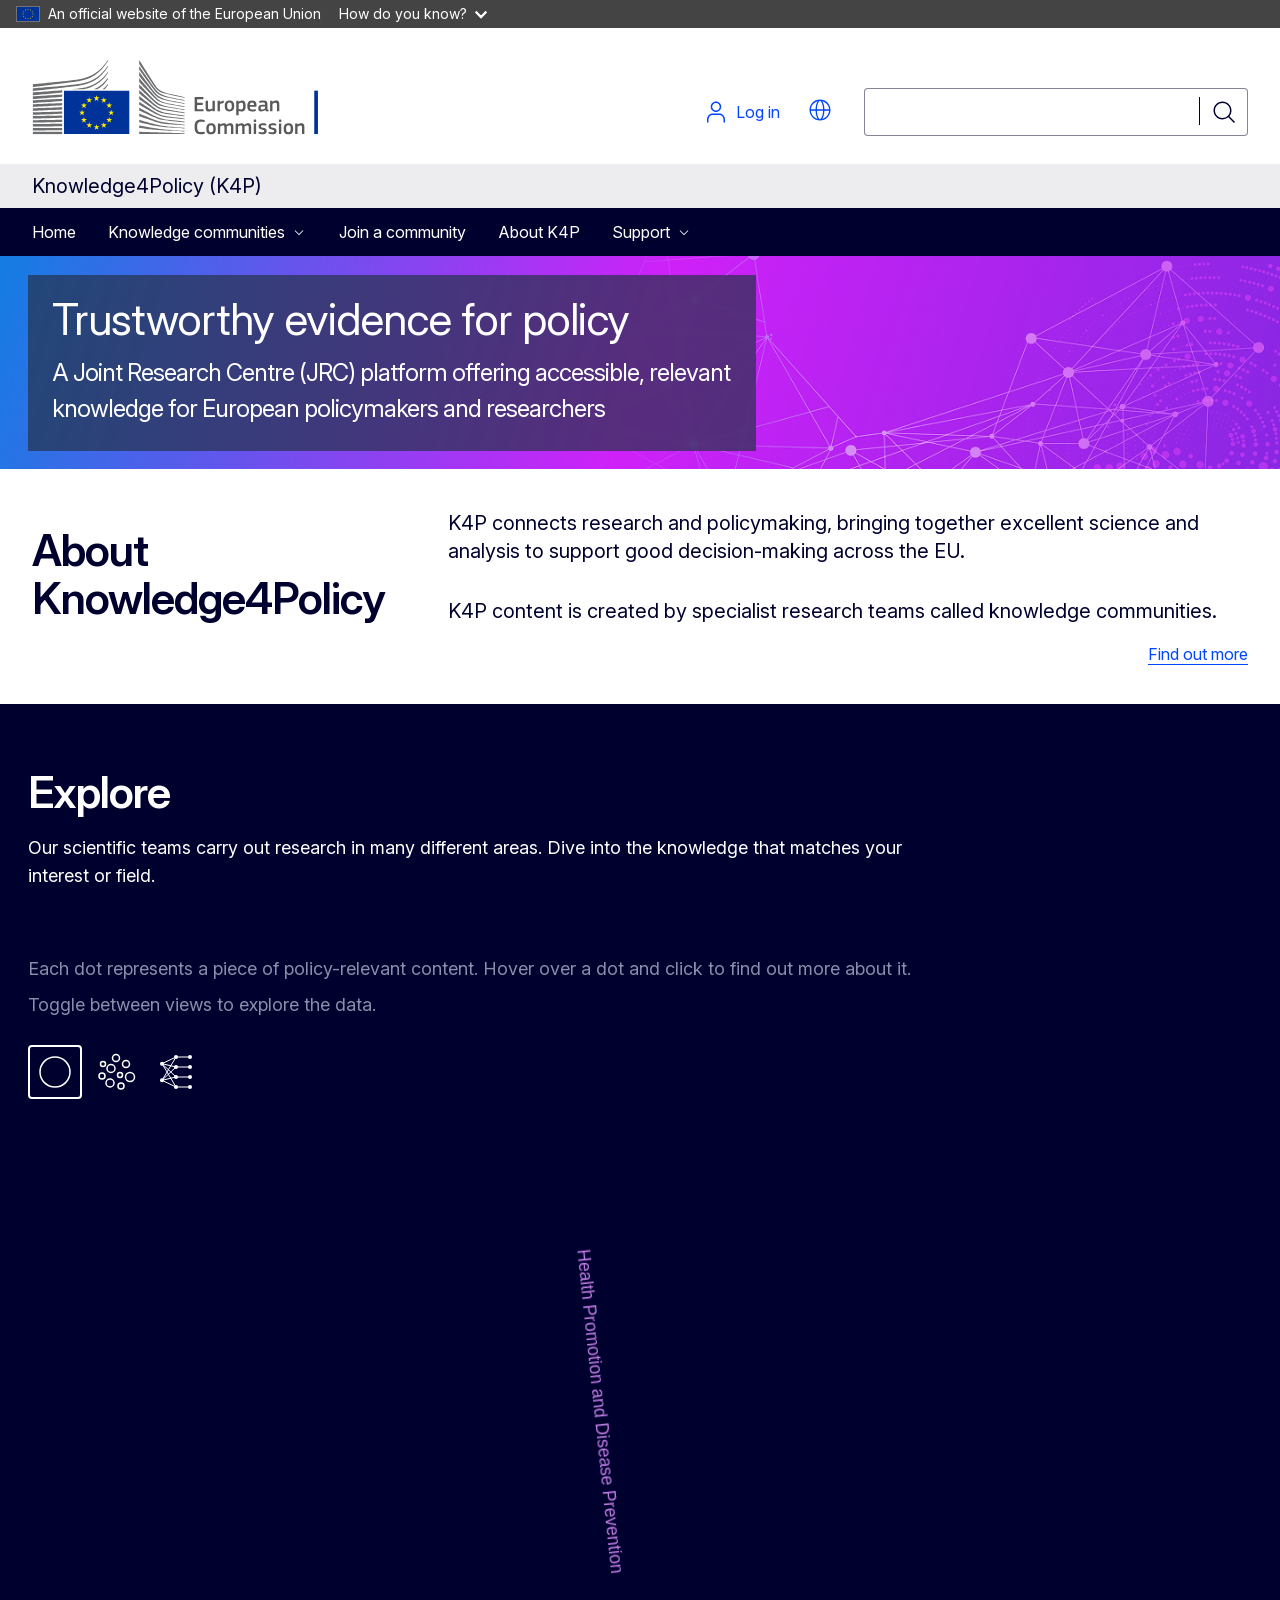
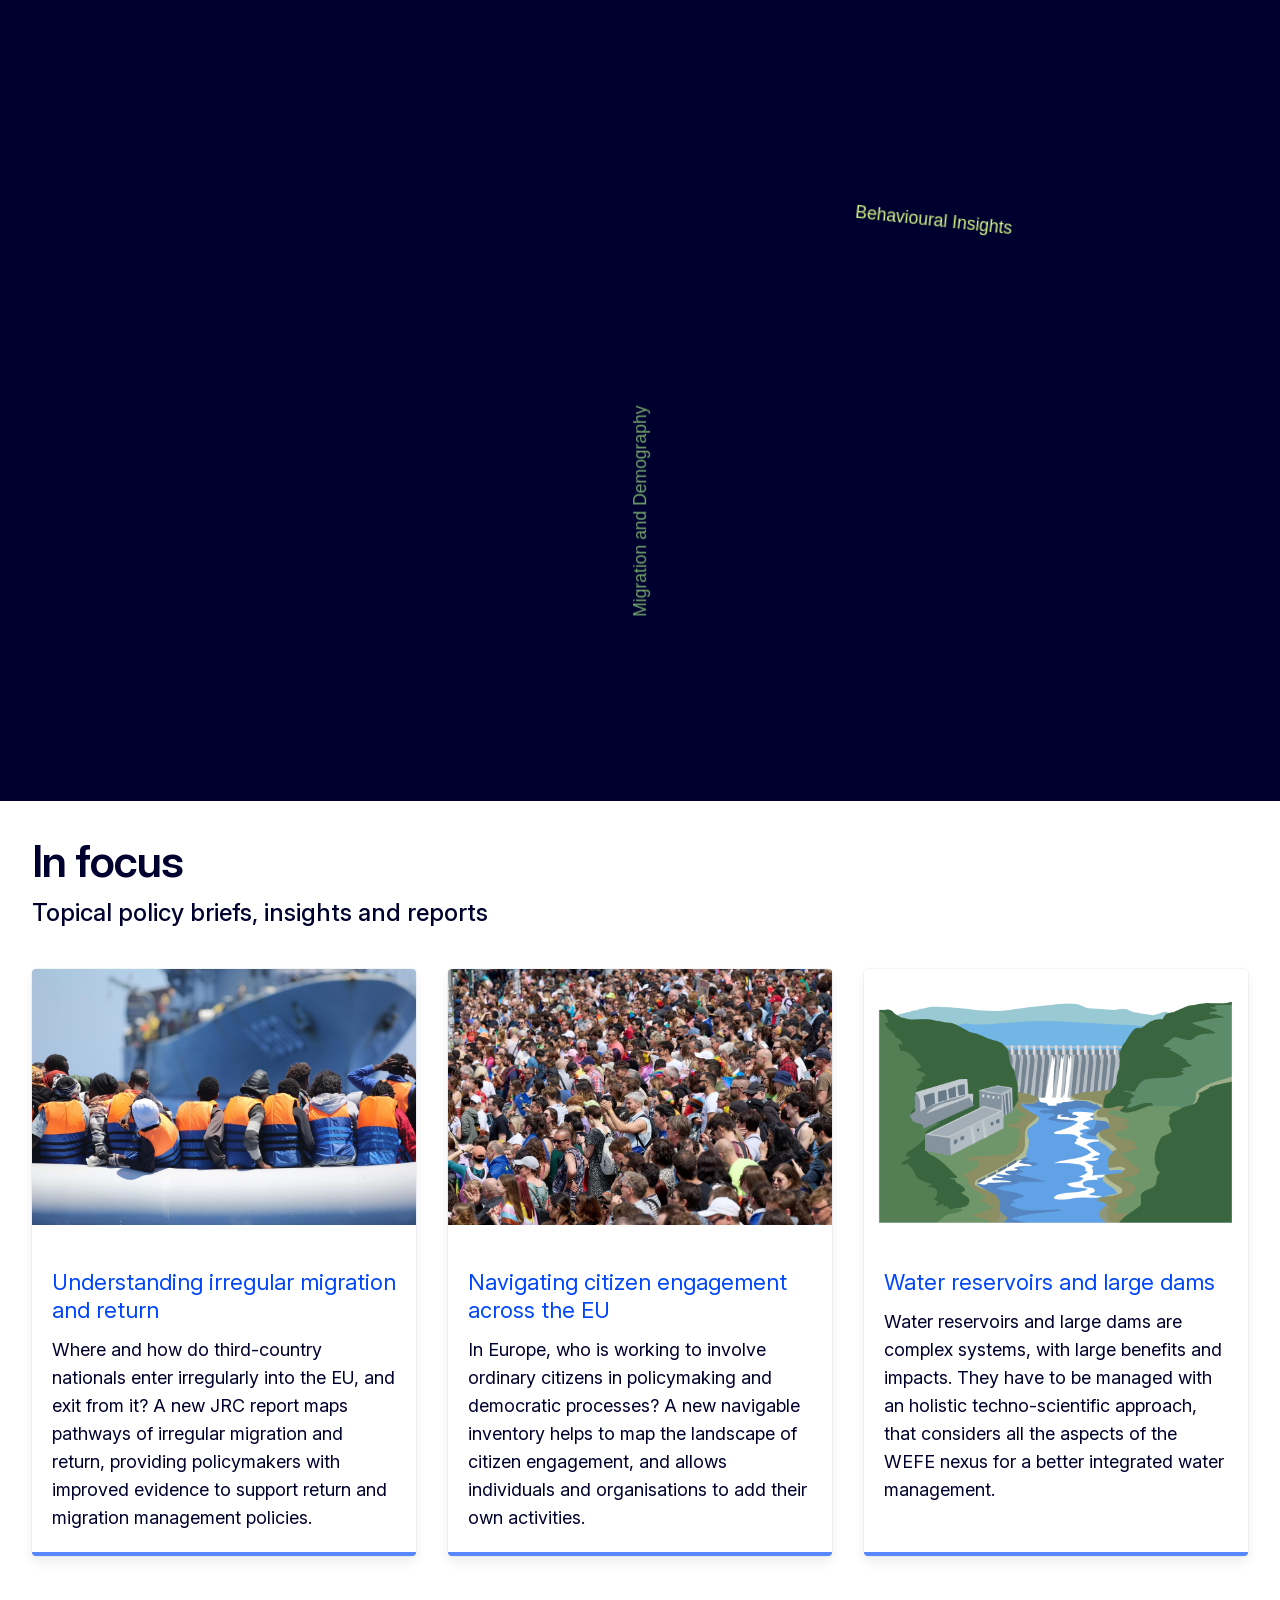
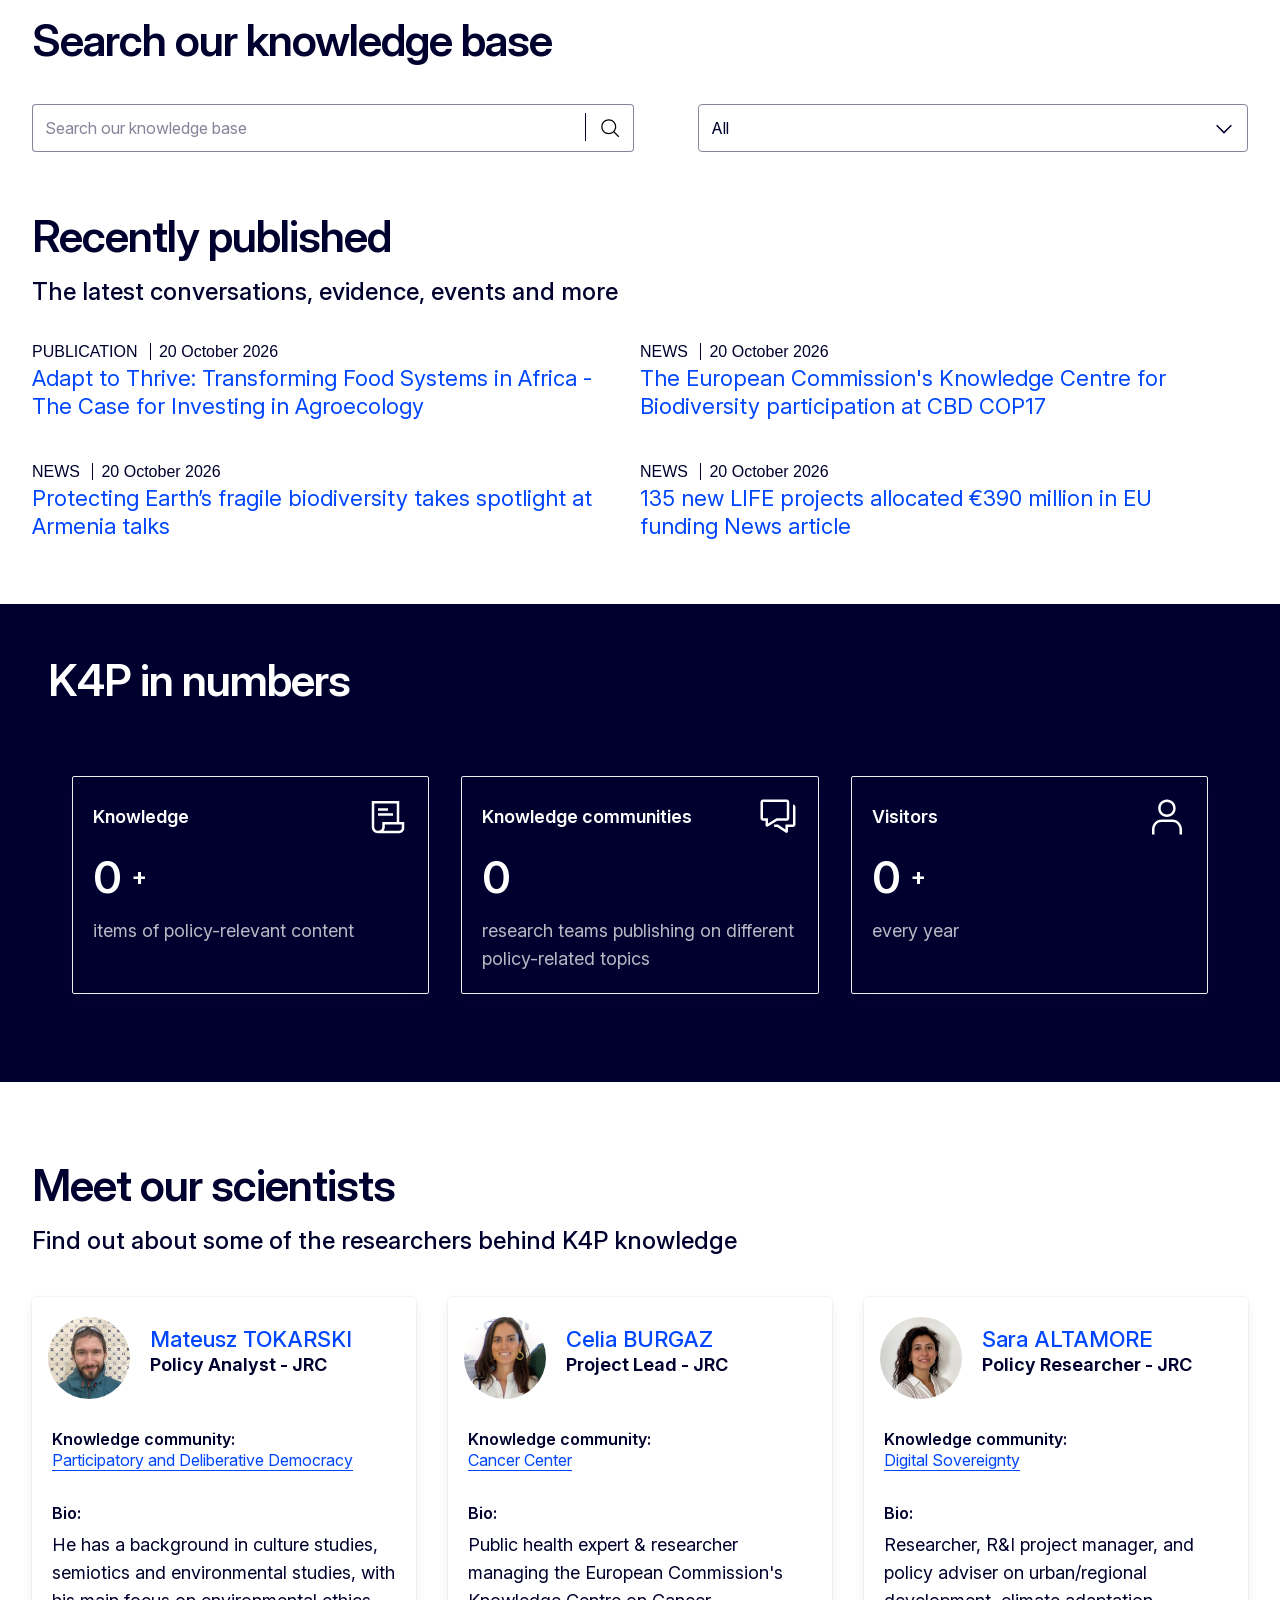
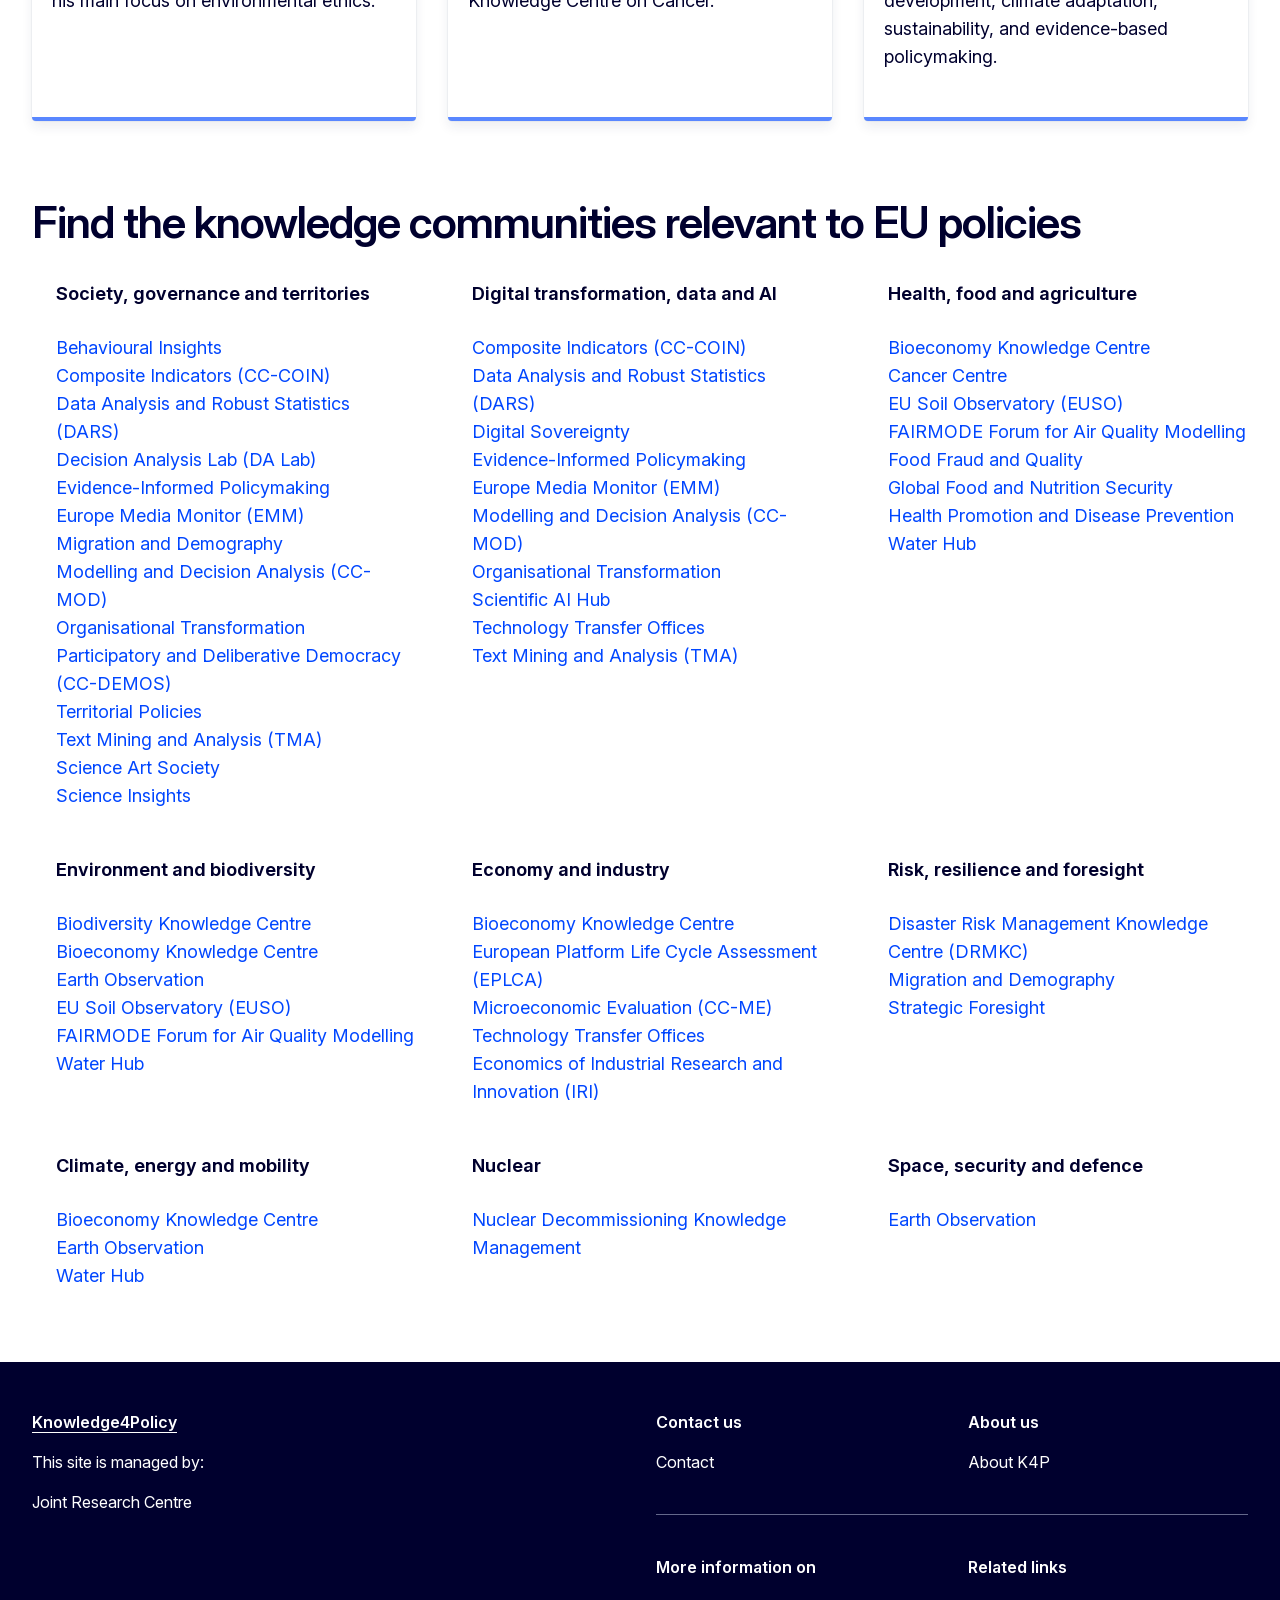
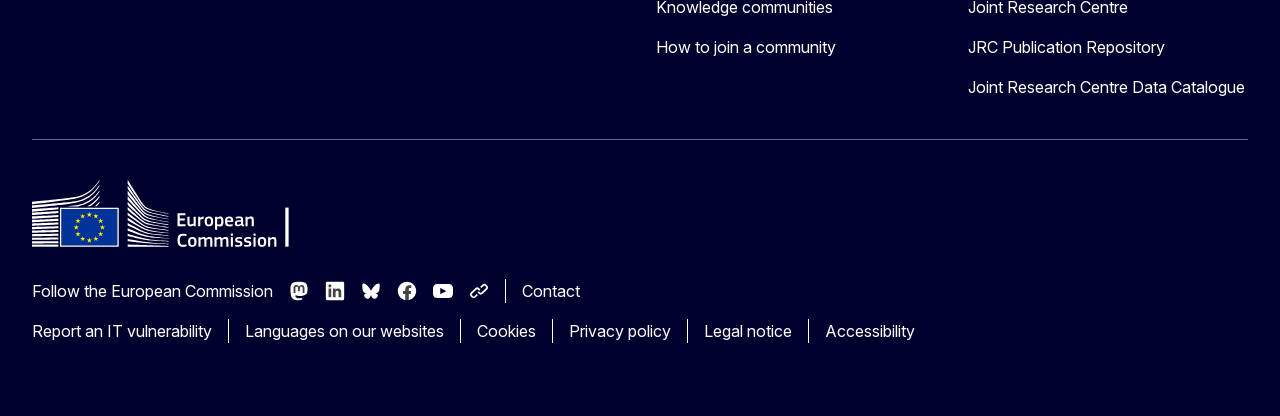
==== commit b0d1c75d: "Rebuild K4P clone from the saved page assets Use the original stylesheets, images and ECL 5.0.1 runt" ====
--- a/site/index.html
+++ b/site/index.html
@@ -19,41 +19,40 @@
 
 
 
-    <link rel="stylesheet" href="assets/k4p-clone.css">
     <title>Knowledge for policy</title>
-    
-
-
-
-
-
-
-
-
-
-
-
-
-
-
-
-
-
-
-
-
-
-
-
-
-
-
-
-<link rel="stylesheet" media="screen" href="assets/ecl/styles/ecl-ec.css">
-<link rel="stylesheet" media="print" href="assets/ecl/styles/ecl-ec-print.css">
-<link rel="stylesheet" media="screen" href="assets/ecl/styles/ecl-ec-color-modes.css">
-
-
+    <link rel="stylesheet" media="all" href="assets/k4p/align.module.css">
+<link rel="stylesheet" media="all" href="assets/k4p/fieldgroup.module.css">
+<link rel="stylesheet" media="all" href="assets/k4p/container-inline.module.css">
+<link rel="stylesheet" media="all" href="assets/k4p/clearfix.module.css">
+<link rel="stylesheet" media="all" href="assets/k4p/details.module.css">
+<link rel="stylesheet" media="all" href="assets/k4p/hidden.module.css">
+<link rel="stylesheet" media="all" href="assets/k4p/item-list.module.css">
+<link rel="stylesheet" media="all" href="assets/k4p/js.module.css">
+<link rel="stylesheet" media="all" href="assets/k4p/nowrap.module.css">
+<link rel="stylesheet" media="all" href="assets/k4p/position-container.module.css">
+<link rel="stylesheet" media="all" href="assets/k4p/reset-appearance.module.css">
+<link rel="stylesheet" media="all" href="assets/k4p/resize.module.css">
+<link rel="stylesheet" media="all" href="assets/k4p/system-status-counter.css">
+<link rel="stylesheet" media="all" href="assets/k4p/system-status-report-counters.css">
+<link rel="stylesheet" media="all" href="assets/k4p/system-status-report-general-info.css">
+<link rel="stylesheet" media="all" href="assets/k4p/tablesort.module.css">
+<link rel="stylesheet" media="all" href="assets/k4p/views.module.css">
+<link rel="stylesheet" media="all" href="assets/k4p/accordion.frontend.css">
+<link rel="stylesheet" media="all" href="assets/k4p/colorbox_style.css">
+<link rel="stylesheet" media="all" href="assets/k4p/expandable.css">
+<link rel="stylesheet" media="all" href="assets/k4p/default.css">
+<link rel="stylesheet" media="all" href="assets/k4p/k4p.css">
+<link rel="stylesheet" media="all" href="assets/k4p/k4p_layout.css">
+<link rel="stylesheet" media="all" href="assets/k4p/k4p_admin_menu.css">
+<link rel="stylesheet" media="screen" href="assets/k4p/ecl-reset.css">
+<link rel="stylesheet" media="screen" href="assets/k4p/ecl-ec-default.css">
+<link rel="stylesheet" media="print" href="assets/k4p/ecl-ec-default-print.css">
+<link rel="stylesheet" media="screen" href="assets/k4p/ecl-ec-utilities.css">
+<link rel="stylesheet" media="screen" href="assets/k4p/ecl-ec.css">
+<link rel="stylesheet" media="print" href="assets/k4p/ecl-ec-print.css">
+<link rel="stylesheet" media="screen" href="assets/k4p/ecl-ec-color-modes.css">
+<link rel="stylesheet" media="screen" href="assets/k4p/style-ec.css">
+<link rel="stylesheet" media="print" href="assets/k4p/print.css">
 
     
   <style data-cke="true">.ck .ck-placeholder,.ck.ck-placeholder{position:relative}.ck .ck-placeholder:before,.ck.ck-placeholder:before{content:attr(data-placeholder);left:0;pointer-events:none;position:absolute;right:0}.ck.ck-read-only .ck-placeholder:before{display:none}.ck.ck-reset_all .ck-placeholder{position:relative}@media (forced-colors:active){.ck .ck-placeholder,.ck.ck-placeholder{forced-color-adjust:preserve-parent-color}}.ck .ck-placeholder:before,.ck.ck-placeholder:before{cursor:text}@media (forced-colors:none){.ck .ck-placeholder:before,.ck.ck-placeholder:before{color:var(--ck-color-engine-placeholder-text)}}@media (forced-colors:active){.ck .ck-placeholder:before,.ck.ck-placeholder:before{font-style:italic;margin-left:1px}}.ck.ck-editor__editable span[data-ck-unsafe-element]{display:none}:root{--ck-content-font-family:Helvetica,Arial,Tahoma,Verdana,Sans-Serif;--ck-content-font-size:medium;--ck-content-font-color:#000;--ck-content-line-height:1.5;--ck-content-word-break:break-word}.ck-content{color:var(--ck-content-font-color);font-family:var(--ck-content-font-family);font-size:var(--ck-content-font-size);line-height:var(--ck-content-line-height);word-break:var(--ck-content-word-break)}.ck-hidden{display:none!important}:root{--ck-z-default:1;--ck-z-panel:calc(var(--ck-z-default) + 999);--ck-z-dialog:9999}.ck-transitions-disabled,.ck-transitions-disabled *{transition:none!important}:root{--ck-powered-by-font-size:calc(var(--ck-font-size-base)*7.5/13);--ck-powered-by-line-height:calc(var(--ck-font-size-base)*10/13);--ck-powered-by-letter-spacing:calc(var(--ck-font-size-base)*-0.2/13);--ck-powered-by-padding-vertical:2px;--ck-powered-by-padding-horizontal:4px;--ck-powered-by-text-color:#4f4f4f;--ck-powered-by-border-radius:var(--ck-border-radius);--ck-powered-by-background:#fff;--ck-powered-by-border-color:var(--ck-color-focus-border);--ck-powered-by-svg-width:53;--ck-powered-by-svg-height:10;--ck-powered-by-icon-width:calc(var(--ck-font-size-base)*var(--ck-powered-by-svg-width)/13);--ck-powered-by-icon-height:calc(var(--ck-font-size-base)*var(--ck-powered-by-svg-height)/13)}.ck.ck-balloon-panel.ck-powered-by-balloon{--ck-border-radius:var(--ck-powered-by-border-radius);background:var(--ck-powered-by-background);box-shadow:none;min-height:unset;z-index:calc(var(--ck-z-panel) - 1)}.ck.ck-balloon-panel.ck-powered-by-balloon .ck.ck-powered-by{line-height:var(--ck-powered-by-line-height)}.ck.ck-balloon-panel.ck-powered-by-balloon .ck.ck-powered-by a{align-items:center;cursor:pointer;display:flex;filter:grayscale(80%);line-height:var(--ck-powered-by-line-height);opacity:.66;padding:var(--ck-powered-by-padding-vertical) var(--ck-powered-by-padding-horizontal)}.ck.ck-balloon-panel.ck-powered-by-balloon .ck.ck-powered-by .ck-powered-by__label{color:var(--ck-powered-by-text-color);cursor:pointer;font-size:var(--ck-powered-by-font-size);font-weight:700;letter-spacing:var(--ck-powered-by-letter-spacing);line-height:normal;margin-right:4px;padding-left:2px;text-transform:uppercase}.ck.ck-balloon-panel.ck-powered-by-balloon .ck.ck-powered-by .ck-icon{cursor:pointer;display:block;height:var(--ck-powered-by-icon-height);width:var(--ck-powered-by-icon-width)}.ck.ck-balloon-panel.ck-powered-by-balloon .ck.ck-powered-by:hover a{filter:grayscale(0);opacity:1}.ck.ck-balloon-panel.ck-powered-by-balloon[class*=position_inside]{border-color:transparent}.ck.ck-balloon-panel.ck-powered-by-balloon[class*=position_border]{border:var(--ck-focus-ring);border-color:var(--ck-powered-by-border-color)}:root{--ck-evaluation-badge-font-size:calc(var(--ck-font-size-base)*7.5/13);--ck-evaluation-badge-line-height:calc(var(--ck-font-size-base)*7.5/13);--ck-evaluation-badge-letter-spacing:calc(var(--ck-font-size-base)*-0.2/13);--ck-evaluation-badge-padding-vertical:2px;--ck-evaluation-badge-padding-horizontal:4px;--ck-evaluation-badge-text-color:#4f4f4f;--ck-evaluation-badge-border-radius:var(--ck-border-radius);--ck-evaluation-badge-background:#fff;--ck-evaluation-badge-border-color:var(--ck-color-focus-border)}.ck.ck-balloon-panel.ck-evaluation-badge-balloon{--ck-border-radius:var(--ck-evaluation-badge-border-radius);background:var(--ck-evaluation-badge-background);box-shadow:none;min-height:unset;z-index:calc(var(--ck-z-panel) - 1)}.ck.ck-balloon-panel.ck-evaluation-badge-balloon .ck.ck-evaluation-badge{line-height:var(--ck-evaluation-badge-line-height);padding:var(--ck-evaluation-badge-padding-vertical) var(--ck-evaluation-badge-padding-horizontal)}.ck.ck-balloon-panel.ck-evaluation-badge-balloon .ck.ck-evaluation-badge .ck-evaluation-badge__label{color:var(--ck-evaluation-badge-text-color);display:block;font-size:var(--ck-evaluation-badge-font-size);font-weight:700;letter-spacing:var(--ck-evaluation-badge-letter-spacing);line-height:normal;padding:0 2px;text-transform:uppercase}.ck.ck-balloon-panel.ck-evaluation-badge-balloon[class*=position_inside]{border-color:transparent}.ck.ck-balloon-panel.ck-evaluation-badge-balloon[class*=position_border]{border:var(--ck-focus-ring);border-color:var(--ck-evaluation-badge-border-color)}:root{--ck-color-base-foreground:#fafafa;--ck-color-base-background:#fff;--ck-color-base-border:#ccced1;--ck-color-base-action:#53a336;--ck-color-base-focus:#6cb5f9;--ck-color-base-text:#333;--ck-color-base-active:#2977ff;--ck-color-base-active-focus:#0d65ff;--ck-color-base-error:#db3700;--ck-color-focus-border-coordinates:218,81.8%,56.9%;--ck-color-focus-border:hsl(var(--ck-color-focus-border-coordinates));--ck-color-focus-outer-shadow:#cae1fc;--ck-color-focus-disabled-shadow:rgba(119,186,248,.3);--ck-color-focus-error-shadow:rgba(255,64,31,.3);--ck-color-text:var(--ck-color-base-text);--ck-color-shadow-drop:rgba(0,0,0,.15);--ck-color-shadow-drop-active:rgba(0,0,0,.2);--ck-color-shadow-inner:rgba(0,0,0,.1);--ck-color-button-default-background:transparent;--ck-color-button-default-hover-background:#f0f0f0;--ck-color-button-default-active-background:#f0f0f0;--ck-color-button-default-disabled-background:transparent;--ck-color-button-on-background:#f0f7ff;--ck-color-button-on-hover-background:#dbecff;--ck-color-button-on-active-background:#dbecff;--ck-color-button-on-disabled-background:#f0f2f4;--ck-color-button-on-color:#2977ff;--ck-color-button-action-background:var(--ck-color-base-action);--ck-color-button-action-hover-background:#4d9d30;--ck-color-button-action-active-background:#4d9d30;--ck-color-button-action-disabled-background:#7ec365;--ck-color-button-action-text:var(--ck-color-base-background);--ck-color-button-save:#008a00;--ck-color-button-cancel:#db3700;--ck-color-switch-button-off-background:#939393;--ck-color-switch-button-off-hover-background:#7d7d7d;--ck-color-switch-button-on-background:var(--ck-color-button-action-background);--ck-color-switch-button-on-hover-background:#4d9d30;--ck-color-switch-button-inner-background:var(--ck-color-base-background);--ck-color-switch-button-inner-shadow:rgba(0,0,0,.1);--ck-color-dropdown-panel-background:var(--ck-color-base-background);--ck-color-dropdown-panel-border:var(--ck-color-base-border);--ck-color-dialog-background:var(--ck-custom-background);--ck-color-dialog-form-header-border:var(--ck-custom-border);--ck-color-input-background:var(--ck-color-base-background);--ck-color-input-border:var(--ck-color-base-border);--ck-color-input-error-border:var(--ck-color-base-error);--ck-color-input-text:var(--ck-color-base-text);--ck-color-input-disabled-background:#f2f2f2;--ck-color-input-disabled-border:var(--ck-color-base-border);--ck-color-input-disabled-text:#757575;--ck-color-list-background:var(--ck-color-base-background);--ck-color-list-button-hover-background:var(--ck-color-button-default-hover-background);--ck-color-list-button-on-background:var(--ck-color-button-on-color);--ck-color-list-button-on-background-focus:var(--ck-color-button-on-color);--ck-color-list-button-on-text:var(--ck-color-base-background);--ck-color-panel-background:var(--ck-color-base-background);--ck-color-panel-border:var(--ck-color-base-border);--ck-color-toolbar-background:var(--ck-color-base-background);--ck-color-toolbar-border:var(--ck-color-base-border);--ck-color-tooltip-background:var(--ck-color-base-text);--ck-color-tooltip-text:var(--ck-color-base-background);--ck-color-engine-placeholder-text:#707070;--ck-color-upload-bar-background:#6cb5f9;--ck-color-link-default:#0000f0;--ck-color-link-selected-background:rgba(31,176,255,.1);--ck-color-link-fake-selection:rgba(31,176,255,.3);--ck-color-highlight-background:#ff0;--ck-color-light-red:#fcc;--ck-disabled-opacity:.5;--ck-focus-outer-shadow-geometry:0 0 0 3px;--ck-focus-outer-shadow:var(--ck-focus-outer-shadow-geometry) var(--ck-color-focus-outer-shadow);--ck-focus-disabled-outer-shadow:var(--ck-focus-outer-shadow-geometry) var(--ck-color-focus-disabled-shadow);--ck-focus-error-outer-shadow:var(--ck-focus-outer-shadow-geometry) var(--ck-color-focus-error-shadow);--ck-focus-ring:1px solid var(--ck-color-focus-border);--ck-font-size-base:13px;--ck-line-height-base:1.84615;--ck-font-face:Helvetica,Arial,Tahoma,Verdana,Sans-Serif;--ck-font-size-tiny:0.7em;--ck-font-size-small:0.75em;--ck-font-size-normal:1em;--ck-font-size-big:1.4em;--ck-font-size-large:1.8em;--ck-ui-component-min-height:2.3em}.ck-reset_all :not(.ck-reset_all-excluded *),.ck.ck-reset,.ck.ck-reset_all{background:transparent;border:0;box-sizing:border-box;height:auto;margin:0;padding:0;position:static;text-decoration:none;transition:none;vertical-align:middle;width:auto;word-wrap:break-word}.ck-reset_all :not(.ck-reset_all-excluded *),.ck.ck-reset_all{border-collapse:collapse;color:var(--ck-color-text);cursor:auto;float:none;font:normal normal normal var(--ck-font-size-base)/var(--ck-line-height-base) var(--ck-font-face);text-align:left;white-space:nowrap}.ck-reset_all .ck-rtl :not(.ck-reset_all-excluded *){text-align:right}.ck-reset_all iframe:not(.ck-reset_all-excluded *){vertical-align:inherit}.ck-reset_all textarea:not(.ck-reset_all-excluded *){white-space:pre-wrap}.ck-reset_all input[type=password]:not(.ck-reset_all-excluded *),.ck-reset_all input[type=text]:not(.ck-reset_all-excluded *),.ck-reset_all textarea:not(.ck-reset_all-excluded *){cursor:text}.ck-reset_all input[type=password][disabled]:not(.ck-reset_all-excluded *),.ck-reset_all input[type=text][disabled]:not(.ck-reset_all-excluded *),.ck-reset_all textarea[disabled]:not(.ck-reset_all-excluded *){cursor:default}.ck-reset_all fieldset:not(.ck-reset_all-excluded *){border:2px groove #dfdee3;padding:10px}.ck-reset_all button:not(.ck-reset_all-excluded *)::-moz-focus-inner{border:0;padding:0}.ck[dir=rtl],.ck[dir=rtl] .ck{text-align:right}:root{--ck-border-radius:2px;--ck-inner-shadow:2px 2px 3px var(--ck-color-shadow-inner) inset;--ck-drop-shadow:0 1px 2px 1px var(--ck-color-shadow-drop);--ck-drop-shadow-active:0 3px 6px 1px var(--ck-color-shadow-drop-active);--ck-spacing-unit:0.6em;--ck-spacing-extra-large:calc(var(--ck-spacing-unit)*2);--ck-spacing-large:calc(var(--ck-spacing-unit)*1.5);--ck-spacing-standard:var(--ck-spacing-unit);--ck-spacing-medium:calc(var(--ck-spacing-unit)*0.8);--ck-spacing-medium-small:calc(var(--ck-spacing-unit)*0.667);--ck-spacing-small:calc(var(--ck-spacing-unit)*0.5);--ck-spacing-tiny:calc(var(--ck-spacing-unit)*0.3);--ck-spacing-extra-tiny:calc(var(--ck-spacing-unit)*0.16)}.ck.ck-aria-live-announcer{left:-10000px;position:absolute;top:-10000px}.ck.ck-aria-live-region-list{list-style-type:none}.ck.ck-label{display:block}.ck.ck-voice-label{display:none}.ck.ck-label{font-weight:700}.ck.ck-icon{vertical-align:middle}:root{--ck-icon-size:calc(var(--ck-line-height-base)*var(--ck-font-size-normal));--ck-icon-font-size:.8333350694em}.ck.ck-icon{font-size:var(--ck-icon-font-size);height:var(--ck-icon-size);width:var(--ck-icon-size)}.ck.ck-icon,.ck.ck-icon *{cursor:inherit}.ck.ck-icon.ck-icon_inherit-color,.ck.ck-icon.ck-icon_inherit-color *{color:inherit}.ck.ck-icon.ck-icon_inherit-color :not([fill]){fill:currentColor}.ck.ck-button,a.ck.ck-button{align-items:center;display:inline-flex;position:relative;-moz-user-select:none;-webkit-user-select:none;-ms-user-select:none;user-select:none}[dir=ltr] .ck.ck-button,[dir=ltr] a.ck.ck-button{justify-content:left}[dir=rtl] .ck.ck-button,[dir=rtl] a.ck.ck-button{justify-content:right}.ck.ck-button .ck-button__label,a.ck.ck-button .ck-button__label{display:none}.ck.ck-button.ck-button_with-text .ck-button__label,a.ck.ck-button.ck-button_with-text .ck-button__label{display:inline-block}.ck.ck-button:not(.ck-button_with-text),a.ck.ck-button:not(.ck-button_with-text){justify-content:center}.ck.ck-button,a.ck.ck-button{-webkit-appearance:none;background:var(--ck-color-button-default-background);border:1px solid transparent;border-radius:0;cursor:default;font-size:inherit;line-height:1;min-height:var(--ck-ui-component-min-height);min-width:var(--ck-ui-component-min-height);padding:var(--ck-spacing-tiny);text-align:center;transition:box-shadow .2s ease-in-out,border .2s ease-in-out;vertical-align:middle;white-space:nowrap}.ck.ck-button:not(.ck-disabled):hover,a.ck.ck-button:not(.ck-disabled):hover{background:var(--ck-color-button-default-hover-background)}.ck.ck-button:not(.ck-disabled):active,a.ck.ck-button:not(.ck-disabled):active{background:var(--ck-color-button-default-active-background)}.ck.ck-button.ck-disabled,a.ck.ck-button.ck-disabled{background:var(--ck-color-button-default-disabled-background)}.ck-rounded-corners .ck.ck-button,.ck-rounded-corners a.ck.ck-button,.ck.ck-button.ck-rounded-corners,a.ck.ck-button.ck-rounded-corners{border-radius:var(--ck-border-radius)}@media (prefers-reduced-motion:reduce){.ck.ck-button,a.ck.ck-button{transition:none}}.ck.ck-button:active,.ck.ck-button:focus,a.ck.ck-button:active,a.ck.ck-button:focus{border:var(--ck-focus-ring);box-shadow:var(--ck-focus-outer-shadow),0 0;outline:none}.ck.ck-button .ck-button__icon use,.ck.ck-button .ck-button__icon use *,a.ck.ck-button .ck-button__icon use,a.ck.ck-button .ck-button__icon use *{color:inherit}.ck.ck-button .ck-button__label,a.ck.ck-button .ck-button__label{color:inherit;cursor:inherit;font-size:inherit;font-weight:inherit;vertical-align:middle}[dir=ltr] .ck.ck-button .ck-button__label,[dir=ltr] a.ck.ck-button .ck-button__label{text-align:left}[dir=rtl] .ck.ck-button .ck-button__label,[dir=rtl] a.ck.ck-button .ck-button__label{text-align:right}.ck.ck-button .ck-button__keystroke,a.ck.ck-button .ck-button__keystroke{color:inherit;opacity:.5}[dir=ltr] .ck.ck-button .ck-button__keystroke,[dir=ltr] a.ck.ck-button .ck-button__keystroke{margin-left:var(--ck-spacing-large)}[dir=rtl] .ck.ck-button .ck-button__keystroke,[dir=rtl] a.ck.ck-button .ck-button__keystroke{margin-right:var(--ck-spacing-large)}.ck.ck-button.ck-disabled:active,.ck.ck-button.ck-disabled:focus,a.ck.ck-button.ck-disabled:active,a.ck.ck-button.ck-disabled:focus{box-shadow:var(--ck-focus-disabled-outer-shadow),0 0}.ck.ck-button.ck-disabled .ck-button__icon,.ck.ck-button.ck-disabled .ck-button__label,a.ck.ck-button.ck-disabled .ck-button__icon,a.ck.ck-button.ck-disabled .ck-button__label{opacity:var(--ck-disabled-opacity)}.ck.ck-button.ck-disabled .ck-button__keystroke,a.ck.ck-button.ck-disabled .ck-button__keystroke{opacity:.3}.ck.ck-button.ck-button_with-text,a.ck.ck-button.ck-button_with-text{padding:var(--ck-spacing-tiny) var(--ck-spacing-standard)}[dir=ltr] .ck.ck-button.ck-button_with-text .ck-button__icon,[dir=ltr] a.ck.ck-button.ck-button_with-text .ck-button__icon{margin-right:var(--ck-spacing-medium)}[dir=rtl] .ck.ck-button.ck-button_with-text .ck-button__icon,[dir=rtl] a.ck.ck-button.ck-button_with-text .ck-button__icon{margin-left:var(--ck-spacing-medium)}.ck.ck-button.ck-button_with-keystroke .ck-button__label,a.ck.ck-button.ck-button_with-keystroke .ck-button__label{flex-grow:1}.ck.ck-button.ck-on,a.ck.ck-button.ck-on{background:var(--ck-color-button-on-background);color:var(--ck-color-button-on-color)}.ck.ck-button.ck-on:not(.ck-disabled):hover,a.ck.ck-button.ck-on:not(.ck-disabled):hover{background:var(--ck-color-button-on-hover-background)}.ck.ck-button.ck-on:not(.ck-disabled):active,a.ck.ck-button.ck-on:not(.ck-disabled):active{background:var(--ck-color-button-on-active-background)}.ck.ck-button.ck-on.ck-disabled,a.ck.ck-button.ck-on.ck-disabled{background:var(--ck-color-button-on-disabled-background)}.ck.ck-button.ck-button-save,a.ck.ck-button.ck-button-save{color:var(--ck-color-button-save)}.ck.ck-button.ck-button-cancel,a.ck.ck-button.ck-button-cancel{color:var(--ck-color-button-cancel)}.ck.ck-button-action,a.ck.ck-button-action{background:var(--ck-color-button-action-background);color:var(--ck-color-button-action-text)}.ck.ck-button-action:not(.ck-disabled):hover,a.ck.ck-button-action:not(.ck-disabled):hover{background:var(--ck-color-button-action-hover-background)}.ck.ck-button-action:not(.ck-disabled):active,a.ck.ck-button-action:not(.ck-disabled):active{background:var(--ck-color-button-action-active-background)}.ck.ck-button-action.ck-disabled,a.ck.ck-button-action.ck-disabled{background:var(--ck-color-button-action-disabled-background)}.ck.ck-button-bold,a.ck.ck-button-bold{font-weight:700}.ck.ck-form__header{align-items:center;display:flex;flex-direction:row;flex-wrap:nowrap;justify-content:space-between}.ck.ck-form__header h2.ck-form__header__label{flex-grow:1;overflow:hidden;text-overflow:ellipsis}:root{--ck-form-header-height:3.384em}.ck.ck-form__header{border-bottom:1px solid var(--ck-color-base-border);flex-shrink:0;height:var(--ck-form-header-height);line-height:var(--ck-form-header-height);padding:var(--ck-spacing-small) var(--ck-spacing-large)}.ck.ck-form__header>.ck-icon{flex-shrink:0;margin-inline-end:var(--ck-spacing-medium)}.ck.ck-form__header .ck-form__header__label{--ck-font-size-base:1.153em;font-weight:700}.ck.ck-form__header:has(.ck-button-back.ck-hidden){padding-inline:var(--ck-spacing-large) var(--ck-spacing-large)}.ck.ck-form__header:has(.ck-button-back:not(.ck-hidden)){padding-inline:var(--ck-spacing-small) var(--ck-spacing-small)}.ck.ck-form__header>.ck-button-back{margin-inline-end:var(--ck-spacing-small)}.ck.ck-form__header>.ck.ck-button{flex-shrink:0}.ck.ck-dialog .ck.ck-dialog__actions{display:flex;justify-content:flex-end;padding:var(--ck-spacing-large)}.ck.ck-dialog .ck.ck-dialog__actions>*+*{margin-left:var(--ck-spacing-large)}.ck.ck-dialog-overlay{bottom:0;left:0;overscroll-behavior:none;position:fixed;right:0;top:0;user-select:none}.ck.ck-dialog-overlay.ck-dialog-overlay__transparent{animation:none;background:none;pointer-events:none}.ck.ck-dialog{overscroll-behavior:none;position:absolute;width:fit-content}.ck.ck-dialog .ck.ck-form__header{flex-shrink:0}.ck.ck-dialog:not(.ck-dialog_modal) .ck.ck-form__header .ck-form__header__label{cursor:grab}.ck.ck-dialog-overlay.ck-dialog-overlay__transparent .ck.ck-dialog{pointer-events:all}:root{--ck-dialog-overlay-background-color:rgba(0,0,0,.5);--ck-dialog-drop-shadow:0px 0px 6px 2px rgba(0,0,0,.15);--ck-dialog-max-width:100vw;--ck-dialog-max-height:90vh;--ck-color-dialog-background:var(--ck-color-base-background);--ck-color-dialog-form-header-border:var(--ck-color-base-border)}.ck.ck-dialog-overlay{animation:ck-dialog-fade-in .3s;background:var(--ck-dialog-overlay-background-color);z-index:var(--ck-z-dialog)}.ck.ck-dialog{border-radius:0;--ck-drop-shadow:var(--ck-dialog-drop-shadow);background:var(--ck-color-dialog-background);border:1px solid var(--ck-color-base-border);max-height:var(--ck-dialog-max-height);max-width:var(--ck-dialog-max-width);overscroll-behavior:contain}.ck-rounded-corners .ck.ck-dialog,.ck.ck-dialog.ck-rounded-corners{border-radius:var(--ck-border-radius)}.ck.ck-dialog{box-shadow:var(--ck-drop-shadow),0 0}.ck.ck-dialog .ck.ck-form__header{border-bottom:1px solid var(--ck-color-dialog-form-header-border)}.ck-dialog-scroll-locked{overflow:hidden}@keyframes ck-dialog-fade-in{0%{background:transparent}to{background:var(--ck-dialog-overlay-background-color)}}.ck.ck-list-item-button{border-radius:0;min-height:unset;width:100%}[dir=ltr] .ck.ck-list-item-button{text-align:left}[dir=rtl] .ck.ck-list-item-button{text-align:right}[dir=ltr] .ck.ck-list-item-button.ck-list-item-button_toggleable{padding-left:var(--ck-spacing-small)}[dir=rtl] .ck.ck-list-item-button.ck-list-item-button_toggleable{padding-right:var(--ck-spacing-small)}.ck.ck-list-item-button .ck-list-item-button__check-holder{display:inline-flex;height:.9em;width:.9em}[dir=ltr] .ck.ck-list-item-button .ck-list-item-button__check-holder{margin-right:var(--ck-spacing-small)}[dir=rtl] .ck.ck-list-item-button .ck-list-item-button__check-holder{margin-left:var(--ck-spacing-small)}.ck.ck-list-item-button .ck-list-item-button__check-icon{height:100%}.ck.ck-button.ck-list-item-button{padding:var(--ck-spacing-tiny) calc(var(--ck-spacing-standard)*2)}.ck.ck-button.ck-list-item-button,.ck.ck-button.ck-list-item-button.ck-on{background:var(--ck-color-list-background);color:var(--ck-color-text)}[dir=ltr] .ck.ck-button.ck-list-item-button:has(.ck-list-item-button__check-holder){padding-left:var(--ck-spacing-small)}[dir=rtl] .ck.ck-button.ck-list-item-button:has(.ck-list-item-button__check-holder){padding-right:var(--ck-spacing-small)}.ck.ck-button.ck-list-item-button.ck-button.ck-on:hover,.ck.ck-button.ck-list-item-button.ck-on:hover,.ck.ck-button.ck-list-item-button.ck-on:not(.ck-list-item-button_toggleable),.ck.ck-button.ck-list-item-button:hover:not(.ck-disabled){background:var(--ck-color-list-button-hover-background)}.ck.ck-button.ck-list-item-button.ck-button.ck-on:hover:not(.ck-disabled),.ck.ck-button.ck-list-item-button.ck-on:hover:not(.ck-disabled),.ck.ck-button.ck-list-item-button.ck-on:not(.ck-list-item-button_toggleable):not(.ck-disabled),.ck.ck-button.ck-list-item-button:hover:not(.ck-disabled):not(.ck-disabled){color:var(--ck-color-text)}.ck.ck-menu-bar__menu .ck-button.ck-menu-bar__menu__item__button{border-radius:0}.ck.ck-menu-bar__menu .ck-button.ck-menu-bar__menu__item__button>.ck-spinner-container,.ck.ck-menu-bar__menu .ck-button.ck-menu-bar__menu__item__button>.ck-spinner-container .ck-spinner{--ck-toolbar-spinner-size:20px}.ck.ck-menu-bar__menu .ck-button.ck-menu-bar__menu__item__button>.ck-spinner-container{font-size:var(--ck-icon-font-size)}[dir=ltr] .ck.ck-menu-bar__menu .ck-button.ck-menu-bar__menu__item__button>.ck-spinner-container{margin-right:var(--ck-spacing-medium)}[dir=rtl] .ck.ck-menu-bar__menu .ck-button.ck-menu-bar__menu__item__button>.ck-spinner-container{margin-left:var(--ck-spacing-medium)}:root{--ck-accessibility-help-dialog-max-width:600px;--ck-accessibility-help-dialog-max-height:400px;--ck-accessibility-help-dialog-border-color:#ccced1;--ck-accessibility-help-dialog-code-background-color:#ededed;--ck-accessibility-help-dialog-kbd-shadow-color:#9c9c9c}.ck.ck-accessibility-help-dialog .ck-accessibility-help-dialog__content{border:1px solid transparent;max-height:var(--ck-accessibility-help-dialog-max-height);max-width:var(--ck-accessibility-help-dialog-max-width);overflow:auto;padding:var(--ck-spacing-large);user-select:text}.ck.ck-accessibility-help-dialog .ck-accessibility-help-dialog__content:focus{border:var(--ck-focus-ring);box-shadow:var(--ck-focus-outer-shadow),0 0;outline:none}.ck.ck-accessibility-help-dialog .ck-accessibility-help-dialog__content *{white-space:normal}.ck.ck-accessibility-help-dialog .ck-accessibility-help-dialog__content .ck-label{display:none}.ck.ck-accessibility-help-dialog .ck-accessibility-help-dialog__content h3{font-size:1.2em;font-weight:700}.ck.ck-accessibility-help-dialog .ck-accessibility-help-dialog__content h4{font-size:1em;font-weight:700}.ck.ck-accessibility-help-dialog .ck-accessibility-help-dialog__content h3,.ck.ck-accessibility-help-dialog .ck-accessibility-help-dialog__content h4,.ck.ck-accessibility-help-dialog .ck-accessibility-help-dialog__content p,.ck.ck-accessibility-help-dialog .ck-accessibility-help-dialog__content table{margin:1em 0}.ck.ck-accessibility-help-dialog .ck-accessibility-help-dialog__content dl{border-bottom:none;border-top:1px solid var(--ck-accessibility-help-dialog-border-color);display:grid;grid-template-columns:2fr 1fr}.ck.ck-accessibility-help-dialog .ck-accessibility-help-dialog__content dl dd,.ck.ck-accessibility-help-dialog .ck-accessibility-help-dialog__content dl dt{border-bottom:1px solid var(--ck-accessibility-help-dialog-border-color);padding:.4em 0}.ck.ck-accessibility-help-dialog .ck-accessibility-help-dialog__content dl dt{grid-column-start:1}.ck.ck-accessibility-help-dialog .ck-accessibility-help-dialog__content dl dd{grid-column-start:2;text-align:right}.ck.ck-accessibility-help-dialog .ck-accessibility-help-dialog__content code,.ck.ck-accessibility-help-dialog .ck-accessibility-help-dialog__content kbd{background:var(--ck-accessibility-help-dialog-code-background-color);border-radius:2px;display:inline-block;font-size:.9em;line-height:1;padding:.4em;text-align:center;vertical-align:middle}.ck.ck-accessibility-help-dialog .ck-accessibility-help-dialog__content code{font-family:monospace}.ck.ck-accessibility-help-dialog .ck-accessibility-help-dialog__content kbd{box-shadow:0 1px 1px var(--ck-accessibility-help-dialog-kbd-shadow-color);margin:0 1px;min-width:1.8em}.ck.ck-accessibility-help-dialog .ck-accessibility-help-dialog__content kbd+kbd{margin-left:2px}:root{--ck-balloon-panel-arrow-z-index:calc(var(--ck-z-default) - 3)}.ck.ck-balloon-panel{display:none;position:absolute;z-index:var(--ck-z-panel)}.ck.ck-balloon-panel.ck-balloon-panel_with-arrow:after,.ck.ck-balloon-panel.ck-balloon-panel_with-arrow:before{content:"";position:absolute}.ck.ck-balloon-panel.ck-balloon-panel_with-arrow:before{z-index:var(--ck-balloon-panel-arrow-z-index)}.ck.ck-balloon-panel.ck-balloon-panel_with-arrow:after{z-index:calc(var(--ck-balloon-panel-arrow-z-index) + 1)}.ck.ck-balloon-panel[class*=arrow_n]:before{z-index:var(--ck-balloon-panel-arrow-z-index)}.ck.ck-balloon-panel[class*=arrow_n]:after{z-index:calc(var(--ck-balloon-panel-arrow-z-index) + 1)}.ck.ck-balloon-panel[class*=arrow_s]:before{z-index:var(--ck-balloon-panel-arrow-z-index)}.ck.ck-balloon-panel[class*=arrow_s]:after{z-index:calc(var(--ck-balloon-panel-arrow-z-index) + 1)}.ck.ck-balloon-panel.ck-balloon-panel_visible{display:block}:root{--ck-balloon-border-width:1px;--ck-balloon-arrow-offset:2px;--ck-balloon-arrow-height:10px;--ck-balloon-arrow-half-width:8px;--ck-balloon-arrow-drop-shadow:0 2px 2px var(--ck-color-shadow-drop)}.ck.ck-balloon-panel{background:var(--ck-color-panel-background);border:var(--ck-balloon-border-width) solid var(--ck-color-panel-border);border-radius:0;min-height:15px}.ck-rounded-corners .ck.ck-balloon-panel,.ck.ck-balloon-panel.ck-rounded-corners{border-radius:var(--ck-border-radius)}.ck.ck-balloon-panel{box-shadow:var(--ck-drop-shadow),0 0}.ck.ck-balloon-panel.ck-balloon-panel_with-arrow:after,.ck.ck-balloon-panel.ck-balloon-panel_with-arrow:before{border-style:solid;height:0;width:0}.ck.ck-balloon-panel[class*=arrow_n]:after,.ck.ck-balloon-panel[class*=arrow_n]:before{border-width:0 var(--ck-balloon-arrow-half-width) var(--ck-balloon-arrow-height) var(--ck-balloon-arrow-half-width)}.ck.ck-balloon-panel[class*=arrow_n]:before{border-color:transparent transparent var(--ck-color-panel-border) transparent;margin-top:calc(var(--ck-balloon-border-width)*-1)}.ck.ck-balloon-panel[class*=arrow_n]:after{border-color:transparent transparent var(--ck-color-panel-background) transparent;margin-top:calc(var(--ck-balloon-arrow-offset) - var(--ck-balloon-border-width))}.ck.ck-balloon-panel[class*=arrow_s]:after,.ck.ck-balloon-panel[class*=arrow_s]:before{border-width:var(--ck-balloon-arrow-height) var(--ck-balloon-arrow-half-width) 0 var(--ck-balloon-arrow-half-width)}.ck.ck-balloon-panel[class*=arrow_s]:before{border-color:var(--ck-color-panel-border) transparent transparent;filter:drop-shadow(var(--ck-balloon-arrow-drop-shadow));margin-bottom:calc(var(--ck-balloon-border-width)*-1)}.ck.ck-balloon-panel[class*=arrow_s]:after{border-color:var(--ck-color-panel-background) transparent transparent transparent;margin-bottom:calc(var(--ck-balloon-arrow-offset) - var(--ck-balloon-border-width))}.ck.ck-balloon-panel[class*=arrow_e]:after,.ck.ck-balloon-panel[class*=arrow_e]:before{border-width:var(--ck-balloon-arrow-half-width) 0 var(--ck-balloon-arrow-half-width) var(--ck-balloon-arrow-height)}.ck.ck-balloon-panel[class*=arrow_e]:before{border-color:transparent transparent transparent var(--ck-color-panel-border);margin-right:calc(var(--ck-balloon-border-width)*-1)}.ck.ck-balloon-panel[class*=arrow_e]:after{border-color:transparent transparent transparent var(--ck-color-panel-background);margin-right:calc(var(--ck-balloon-arrow-offset) - var(--ck-balloon-border-width))}.ck.ck-balloon-panel[class*=arrow_w]:after,.ck.ck-balloon-panel[class*=arrow_w]:before{border-width:var(--ck-balloon-arrow-half-width) var(--ck-balloon-arrow-height) var(--ck-balloon-arrow-half-width) 0}.ck.ck-balloon-panel[class*=arrow_w]:before{border-color:transparent var(--ck-color-panel-border) transparent transparent;margin-left:calc(var(--ck-balloon-border-width)*-1)}.ck.ck-balloon-panel[class*=arrow_w]:after{border-color:transparent var(--ck-color-panel-background) transparent transparent;margin-left:calc(var(--ck-balloon-arrow-offset) - var(--ck-balloon-border-width))}.ck.ck-balloon-panel.ck-balloon-panel_arrow_n:after,.ck.ck-balloon-panel.ck-balloon-panel_arrow_n:before{left:50%;margin-left:calc(var(--ck-balloon-arrow-half-width)*-1);top:calc(var(--ck-balloon-arrow-height)*-1)}.ck.ck-balloon-panel.ck-balloon-panel_arrow_nw:after,.ck.ck-balloon-panel.ck-balloon-panel_arrow_nw:before{left:calc(var(--ck-balloon-arrow-half-width)*2);top:calc(var(--ck-balloon-arrow-height)*-1)}.ck.ck-balloon-panel.ck-balloon-panel_arrow_ne:after,.ck.ck-balloon-panel.ck-balloon-panel_arrow_ne:before{right:calc(var(--ck-balloon-arrow-half-width)*2);top:calc(var(--ck-balloon-arrow-height)*-1)}.ck.ck-balloon-panel.ck-balloon-panel_arrow_s:after,.ck.ck-balloon-panel.ck-balloon-panel_arrow_s:before{bottom:calc(var(--ck-balloon-arrow-height)*-1);left:50%;margin-left:calc(var(--ck-balloon-arrow-half-width)*-1)}.ck.ck-balloon-panel.ck-balloon-panel_arrow_sw:after,.ck.ck-balloon-panel.ck-balloon-panel_arrow_sw:before{bottom:calc(var(--ck-balloon-arrow-height)*-1);left:calc(var(--ck-balloon-arrow-half-width)*2)}.ck.ck-balloon-panel.ck-balloon-panel_arrow_se:after,.ck.ck-balloon-panel.ck-balloon-panel_arrow_se:before{bottom:calc(var(--ck-balloon-arrow-height)*-1);right:calc(var(--ck-balloon-arrow-half-width)*2)}.ck.ck-balloon-panel.ck-balloon-panel_arrow_sme:after,.ck.ck-balloon-panel.ck-balloon-panel_arrow_sme:before{bottom:calc(var(--ck-balloon-arrow-height)*-1);margin-right:calc(var(--ck-balloon-arrow-half-width)*2);right:25%}.ck.ck-balloon-panel.ck-balloon-panel_arrow_smw:after,.ck.ck-balloon-panel.ck-balloon-panel_arrow_smw:before{bottom:calc(var(--ck-balloon-arrow-height)*-1);left:25%;margin-left:calc(var(--ck-balloon-arrow-half-width)*2)}.ck.ck-balloon-panel.ck-balloon-panel_arrow_nme:after,.ck.ck-balloon-panel.ck-balloon-panel_arrow_nme:before{margin-right:calc(var(--ck-balloon-arrow-half-width)*2);right:25%;top:calc(var(--ck-balloon-arrow-height)*-1)}.ck.ck-balloon-panel.ck-balloon-panel_arrow_nmw:after,.ck.ck-balloon-panel.ck-balloon-panel_arrow_nmw:before{left:25%;margin-left:calc(var(--ck-balloon-arrow-half-width)*2);top:calc(var(--ck-balloon-arrow-height)*-1)}.ck.ck-balloon-panel.ck-balloon-panel_arrow_e:after,.ck.ck-balloon-panel.ck-balloon-panel_arrow_e:before{margin-top:calc(var(--ck-balloon-arrow-half-width)*-1);right:calc(var(--ck-balloon-arrow-height)*-1);top:50%}.ck.ck-balloon-panel.ck-balloon-panel_arrow_w:after,.ck.ck-balloon-panel.ck-balloon-panel_arrow_w:before{left:calc(var(--ck-balloon-arrow-height)*-1);margin-top:calc(var(--ck-balloon-arrow-half-width)*-1);top:50%}.ck.ck-button.ck-switchbutton .ck-button__toggle,.ck.ck-button.ck-switchbutton .ck-button__toggle .ck-button__toggle__inner{display:block}:root{--ck-switch-button-toggle-width:2.6153846154em;--ck-switch-button-toggle-inner-size:calc(1.07692em + 1px);--ck-switch-button-translation:calc(var(--ck-switch-button-toggle-width) - var(--ck-switch-button-toggle-inner-size) - 2px);--ck-switch-button-inner-hover-shadow:0 0 0 5px var(--ck-color-switch-button-inner-shadow)}.ck.ck-button.ck-switchbutton,.ck.ck-button.ck-switchbutton.ck-on:active,.ck.ck-button.ck-switchbutton.ck-on:focus,.ck.ck-button.ck-switchbutton.ck-on:hover,.ck.ck-button.ck-switchbutton:active,.ck.ck-button.ck-switchbutton:focus,.ck.ck-button.ck-switchbutton:hover{background:transparent;color:inherit}[dir=ltr] .ck.ck-button.ck-switchbutton .ck-button__label{margin-right:calc(var(--ck-spacing-large)*2)}[dir=rtl] .ck.ck-button.ck-switchbutton .ck-button__label{margin-left:calc(var(--ck-spacing-large)*2)}.ck.ck-button.ck-switchbutton .ck-button__toggle{background:var(--ck-color-switch-button-off-background);border:1px solid transparent;border-radius:0;transition:background .4s ease,box-shadow .2s ease-in-out,outline .2s ease-in-out;width:var(--ck-switch-button-toggle-width)}.ck-rounded-corners .ck.ck-button.ck-switchbutton .ck-button__toggle,.ck.ck-button.ck-switchbutton .ck-button__toggle.ck-rounded-corners{border-radius:var(--ck-border-radius)}[dir=ltr] .ck.ck-button.ck-switchbutton .ck-button__toggle{margin-left:auto}[dir=rtl] .ck.ck-button.ck-switchbutton .ck-button__toggle{margin-right:auto}.ck.ck-button.ck-switchbutton .ck-button__toggle .ck-button__toggle__inner{background:var(--ck-color-switch-button-inner-background);border-radius:0;height:var(--ck-switch-button-toggle-inner-size);transition:all .3s ease;width:var(--ck-switch-button-toggle-inner-size)}.ck-rounded-corners .ck.ck-button.ck-switchbutton .ck-button__toggle .ck-button__toggle__inner,.ck.ck-button.ck-switchbutton .ck-button__toggle .ck-button__toggle__inner.ck-rounded-corners{border-radius:var(--ck-border-radius);border-radius:calc(var(--ck-border-radius)*.5)}@media (prefers-reduced-motion:reduce){.ck.ck-button.ck-switchbutton .ck-button__toggle .ck-button__toggle__inner{transition:none}}.ck.ck-button.ck-switchbutton .ck-button__toggle:hover{background:var(--ck-color-switch-button-off-hover-background)}.ck.ck-button.ck-switchbutton .ck-button__toggle:hover .ck-button__toggle__inner{box-shadow:var(--ck-switch-button-inner-hover-shadow)}.ck.ck-button.ck-switchbutton.ck-disabled .ck-button__toggle{opacity:var(--ck-disabled-opacity)}.ck.ck-button.ck-switchbutton:focus{border-color:transparent;box-shadow:none;outline:none}.ck.ck-button.ck-switchbutton:focus .ck-button__toggle{box-shadow:0 0 0 1px var(--ck-color-base-background),0 0 0 5px var(--ck-color-focus-outer-shadow);outline:var(--ck-focus-ring);outline-offset:1px}.ck.ck-button.ck-switchbutton.ck-on .ck-button__toggle{background:var(--ck-color-switch-button-on-background)}.ck.ck-button.ck-switchbutton.ck-on .ck-button__toggle:hover{background:var(--ck-color-switch-button-on-hover-background)}[dir=ltr] .ck.ck-button.ck-switchbutton.ck-on .ck-button__toggle .ck-button__toggle__inner{transform:translateX(var( --ck-switch-button-translation ))}[dir=rtl] .ck.ck-button.ck-switchbutton.ck-on .ck-button__toggle .ck-button__toggle__inner{transform:translateX(calc(var( --ck-switch-button-translation )*-1))}.ck.ck-collapsible.ck-collapsible_collapsed>.ck-collapsible__children{display:none}:root{--ck-collapsible-arrow-size:calc(var(--ck-icon-size)*0.5)}.ck.ck-collapsible>.ck.ck-button{border-radius:0;color:inherit;font-weight:700;width:100%}.ck.ck-collapsible>.ck.ck-button:focus{background:transparent}.ck.ck-collapsible>.ck.ck-button:active,.ck.ck-collapsible>.ck.ck-button:hover:not(:focus),.ck.ck-collapsible>.ck.ck-button:not(:focus){background:transparent;border-color:transparent;box-shadow:none}.ck.ck-collapsible>.ck.ck-button>.ck-icon{margin-right:var(--ck-spacing-medium);width:var(--ck-collapsible-arrow-size)}.ck.ck-collapsible>.ck-collapsible__children{padding:var(--ck-spacing-medium) var(--ck-spacing-large) var(--ck-spacing-large)}.ck.ck-collapsible.ck-collapsible_collapsed>.ck.ck-button .ck-icon{transform:rotate(-90deg)}.ck.ck-color-grid{display:grid}:root{--ck-color-grid-tile-size:24px;--ck-color-color-grid-check-icon:#166fd4}.ck.ck-color-grid{grid-gap:5px;padding:8px}.ck.ck-color-grid__tile{transition:box-shadow .2s ease}@media (forced-colors:none){.ck.ck-color-grid__tile{border:0;height:var(--ck-color-grid-tile-size);min-height:var(--ck-color-grid-tile-size);min-width:var(--ck-color-grid-tile-size);padding:0;width:var(--ck-color-grid-tile-size)}.ck.ck-color-grid__tile.ck-on,.ck.ck-color-grid__tile:focus:not(.ck-disabled),.ck.ck-color-grid__tile:hover:not(.ck-disabled){border:0}.ck.ck-color-grid__tile.ck-color-selector__color-tile_bordered{box-shadow:0 0 0 1px var(--ck-color-base-border)}.ck.ck-color-grid__tile.ck-on{box-shadow:inset 0 0 0 1px var(--ck-color-base-background),0 0 0 2px var(--ck-color-base-text)}.ck.ck-color-grid__tile:focus:not(.ck-disabled),.ck.ck-color-grid__tile:hover:not(.ck-disabled){box-shadow:inset 0 0 0 1px var(--ck-color-base-background),0 0 0 2px var(--ck-color-focus-border)}}@media (forced-colors:active){.ck.ck-color-grid__tile{height:unset;min-height:unset;min-width:unset;padding:0 var(--ck-spacing-small);width:unset}.ck.ck-color-grid__tile .ck-button__label{display:inline-block}}@media (prefers-reduced-motion:reduce){.ck.ck-color-grid__tile{transition:none}}.ck.ck-color-grid__tile.ck-disabled{cursor:unset;transition:unset}.ck.ck-color-grid__tile .ck.ck-icon{color:var(--ck-color-color-grid-check-icon);display:none}.ck.ck-color-grid__tile.ck-on .ck.ck-icon{display:block}.ck.ck-color-grid__label{padding:0 var(--ck-spacing-standard)}.ck.ck-labeled-field-view>.ck.ck-labeled-field-view__input-wrapper{display:flex;position:relative}.ck.ck-labeled-field-view .ck.ck-label{display:block;position:absolute}:root{--ck-labeled-field-view-transition:.1s cubic-bezier(0,0,0.24,0.95);--ck-labeled-field-empty-unfocused-max-width:100% - 2 * var(--ck-spacing-medium);--ck-labeled-field-label-default-position-x:var(--ck-spacing-medium);--ck-labeled-field-label-default-position-y:calc(var(--ck-font-size-base)*0.6);--ck-color-labeled-field-label-background:var(--ck-color-base-background)}.ck.ck-labeled-field-view{border-radius:0}.ck-rounded-corners .ck.ck-labeled-field-view,.ck.ck-labeled-field-view.ck-rounded-corners{border-radius:var(--ck-border-radius)}.ck.ck-labeled-field-view>.ck.ck-labeled-field-view__input-wrapper{width:100%}.ck.ck-labeled-field-view>.ck.ck-labeled-field-view__input-wrapper>.ck.ck-label{background:var(--ck-color-labeled-field-label-background);font-weight:400;line-height:normal;max-width:100%;overflow:hidden;padding:0 calc(var(--ck-font-size-tiny)*.5);pointer-events:none;text-overflow:ellipsis;top:0;transition:transform var(--ck-labeled-field-view-transition),padding var(--ck-labeled-field-view-transition),background var(--ck-labeled-field-view-transition)}[dir=ltr] .ck.ck-labeled-field-view>.ck.ck-labeled-field-view__input-wrapper>.ck.ck-label{left:0;transform:translate(var(--ck-spacing-medium),-6px) scale(.75);transform-origin:0 0}[dir=rtl] .ck.ck-labeled-field-view>.ck.ck-labeled-field-view__input-wrapper>.ck.ck-label{right:0;transform:translate(calc(var(--ck-spacing-medium)*-1),-6px) scale(.75);transform-origin:100% 0}@media (prefers-reduced-motion:reduce){.ck.ck-labeled-field-view>.ck.ck-labeled-field-view__input-wrapper>.ck.ck-label{transition:none}}.ck.ck-labeled-field-view.ck-error .ck-input:not([readonly])+.ck.ck-label,.ck.ck-labeled-field-view.ck-error>.ck.ck-labeled-field-view__input-wrapper>.ck.ck-label{color:var(--ck-color-base-error)}.ck.ck-labeled-field-view .ck-labeled-field-view__status{font-size:var(--ck-font-size-small);margin-top:var(--ck-spacing-small);white-space:normal}.ck.ck-labeled-field-view .ck-labeled-field-view__status.ck-labeled-field-view__status_error{color:var(--ck-color-base-error)}.ck.ck-labeled-field-view.ck-disabled>.ck.ck-labeled-field-view__input-wrapper>.ck.ck-label,.ck.ck-labeled-field-view.ck-labeled-field-view_empty:not(.ck-labeled-field-view_focused)>.ck.ck-labeled-field-view__input-wrapper>.ck.ck-label{color:var(--ck-color-input-disabled-text)}.ck.ck-labeled-field-view.ck-disabled.ck-labeled-field-view_empty:not(.ck-labeled-field-view_placeholder)>.ck.ck-labeled-field-view__input-wrapper>.ck.ck-label,.ck.ck-labeled-field-view.ck-labeled-field-view_empty:not(.ck-labeled-field-view_focused):not(.ck-labeled-field-view_placeholder):not(.ck-error)>.ck.ck-labeled-field-view__input-wrapper>.ck.ck-label{background:transparent;max-width:calc(var(--ck-labeled-field-empty-unfocused-max-width));padding:0}[dir=ltr] .ck.ck-labeled-field-view.ck-disabled.ck-labeled-field-view_empty:not(.ck-labeled-field-view_placeholder)>.ck.ck-labeled-field-view__input-wrapper>.ck.ck-label,[dir=ltr] .ck.ck-labeled-field-view.ck-labeled-field-view_empty:not(.ck-labeled-field-view_focused):not(.ck-labeled-field-view_placeholder):not(.ck-error)>.ck.ck-labeled-field-view__input-wrapper>.ck.ck-label{transform:translate(var(--ck-labeled-field-label-default-position-x),var(--ck-labeled-field-label-default-position-y)) scale(1)}[dir=rtl] .ck.ck-labeled-field-view.ck-disabled.ck-labeled-field-view_empty:not(.ck-labeled-field-view_placeholder)>.ck.ck-labeled-field-view__input-wrapper>.ck.ck-label,[dir=rtl] .ck.ck-labeled-field-view.ck-labeled-field-view_empty:not(.ck-labeled-field-view_focused):not(.ck-labeled-field-view_placeholder):not(.ck-error)>.ck.ck-labeled-field-view__input-wrapper>.ck.ck-label{transform:translate(calc(var(--ck-labeled-field-label-default-position-x)*-1),var(--ck-labeled-field-label-default-position-y)) scale(1)}.ck.ck-labeled-field-view>.ck.ck-labeled-field-view__input-wrapper>.ck-dropdown>.ck.ck-button{background:transparent}.ck.ck-labeled-field-view.ck-labeled-field-view_empty>.ck.ck-labeled-field-view__input-wrapper>.ck-dropdown>.ck-button>.ck-button__label{opacity:0}.ck.ck-labeled-field-view.ck-labeled-field-view_empty:not(.ck-labeled-field-view_focused):not(.ck-labeled-field-view_placeholder)>.ck.ck-labeled-field-view__input-wrapper>.ck-dropdown+.ck-label{max-width:calc(var(--ck-labeled-field-empty-unfocused-max-width) - var(--ck-dropdown-arrow-size) - var(--ck-spacing-standard))}.ck.ck-labeled-field-view.ck-labeled-field-view_full-width{flex-grow:1}:root{--ck-input-width:18em;--ck-input-text-width:var(--ck-input-width)}.ck.ck-input{background:var(--ck-color-input-background);border:1px solid var(--ck-color-input-border);border-radius:0;min-height:var(--ck-ui-component-min-height);min-width:var(--ck-input-width);padding:var(--ck-spacing-extra-tiny) var(--ck-spacing-medium);transition:box-shadow .1s ease-in-out,border .1s ease-in-out}.ck-rounded-corners .ck.ck-input,.ck.ck-input.ck-rounded-corners{border-radius:var(--ck-border-radius)}@media (prefers-reduced-motion:reduce){.ck.ck-input{transition:none}}.ck.ck-input:focus{border:var(--ck-focus-ring);box-shadow:var(--ck-focus-outer-shadow),0 0;outline:none}.ck.ck-input[readonly]{background:var(--ck-color-input-disabled-background);border:1px solid var(--ck-color-input-disabled-border);color:var(--ck-color-input-disabled-text)}.ck.ck-input[readonly]:focus{box-shadow:var(--ck-focus-disabled-outer-shadow),0 0}.ck.ck-input.ck-error{animation:ck-input-shake .3s ease both;border-color:var(--ck-color-input-error-border)}@media (prefers-reduced-motion:reduce){.ck.ck-input.ck-error{animation:none}}.ck.ck-input.ck-error:focus{box-shadow:var(--ck-focus-error-outer-shadow),0 0}@keyframes ck-input-shake{20%{transform:translateX(-2px)}40%{transform:translateX(2px)}60%{transform:translateX(-1px)}80%{transform:translateX(1px)}}.ck-textarea{overflow-x:hidden}:root{--ck-dropdown-max-width:75vw}.ck.ck-dropdown{display:inline-block;position:relative}.ck.ck-dropdown .ck-dropdown__arrow{pointer-events:none;z-index:var(--ck-z-default)}.ck.ck-dropdown .ck-button.ck-dropdown__button{width:100%}.ck.ck-dropdown .ck-dropdown__panel{display:none;max-width:var(--ck-dropdown-max-width);position:absolute;z-index:var(--ck-z-panel)}.ck.ck-dropdown .ck-dropdown__panel.ck-dropdown__panel-visible{display:inline-block}.ck.ck-dropdown .ck-dropdown__panel.ck-dropdown__panel_n,.ck.ck-dropdown .ck-dropdown__panel.ck-dropdown__panel_ne,.ck.ck-dropdown .ck-dropdown__panel.ck-dropdown__panel_nme,.ck.ck-dropdown .ck-dropdown__panel.ck-dropdown__panel_nmw,.ck.ck-dropdown .ck-dropdown__panel.ck-dropdown__panel_nw{bottom:100%}.ck.ck-dropdown .ck-dropdown__panel.ck-dropdown__panel_s,.ck.ck-dropdown .ck-dropdown__panel.ck-dropdown__panel_se,.ck.ck-dropdown .ck-dropdown__panel.ck-dropdown__panel_sme,.ck.ck-dropdown .ck-dropdown__panel.ck-dropdown__panel_smw,.ck.ck-dropdown .ck-dropdown__panel.ck-dropdown__panel_sw{bottom:auto;top:100%}.ck.ck-dropdown .ck-dropdown__panel.ck-dropdown__panel_ne,.ck.ck-dropdown .ck-dropdown__panel.ck-dropdown__panel_se{left:0}.ck.ck-dropdown .ck-dropdown__panel.ck-dropdown__panel_nw,.ck.ck-dropdown .ck-dropdown__panel.ck-dropdown__panel_sw{right:0}.ck.ck-dropdown .ck-dropdown__panel.ck-dropdown__panel_n,.ck.ck-dropdown .ck-dropdown__panel.ck-dropdown__panel_s{left:50%;transform:translateX(-50%)}.ck.ck-dropdown .ck-dropdown__panel.ck-dropdown__panel_nmw,.ck.ck-dropdown .ck-dropdown__panel.ck-dropdown__panel_smw{left:75%;transform:translateX(-75%)}.ck.ck-dropdown .ck-dropdown__panel.ck-dropdown__panel_nme,.ck.ck-dropdown .ck-dropdown__panel.ck-dropdown__panel_sme{left:25%;transform:translateX(-25%)}.ck.ck-toolbar .ck-dropdown__panel{z-index:calc(var(--ck-z-panel) + 1)}:root{--ck-dropdown-arrow-size:calc(var(--ck-icon-size)*0.5)}.ck.ck-dropdown{font-size:inherit}.ck.ck-dropdown .ck-dropdown__arrow{width:var(--ck-dropdown-arrow-size)}[dir=ltr] .ck.ck-dropdown .ck-dropdown__arrow{margin-left:var(--ck-spacing-standard);right:var(--ck-spacing-standard)}[dir=rtl] .ck.ck-dropdown .ck-dropdown__arrow{left:var(--ck-spacing-standard);margin-right:var(--ck-spacing-small)}.ck.ck-dropdown.ck-disabled .ck-dropdown__arrow{opacity:var(--ck-disabled-opacity)}[dir=ltr] .ck.ck-dropdown .ck-button.ck-dropdown__button:not(.ck-button_with-text){padding-left:var(--ck-spacing-small)}[dir=rtl] .ck.ck-dropdown .ck-button.ck-dropdown__button:not(.ck-button_with-text){padding-right:var(--ck-spacing-small)}.ck.ck-dropdown .ck-button.ck-dropdown__button .ck-button__label{overflow:hidden;text-overflow:ellipsis;width:7em}.ck.ck-dropdown .ck-button.ck-dropdown__button.ck-disabled .ck-button__label{opacity:var(--ck-disabled-opacity)}.ck.ck-dropdown .ck-button.ck-dropdown__button.ck-on{border-bottom-left-radius:0;border-bottom-right-radius:0}.ck.ck-dropdown .ck-button.ck-dropdown__button.ck-dropdown__button_label-width_auto .ck-button__label{width:auto}.ck.ck-dropdown .ck-button.ck-dropdown__button.ck-off:active,.ck.ck-dropdown .ck-button.ck-dropdown__button.ck-on:active{box-shadow:none}.ck.ck-dropdown .ck-button.ck-dropdown__button.ck-off:active:focus,.ck.ck-dropdown .ck-button.ck-dropdown__button.ck-on:active:focus{box-shadow:var(--ck-focus-outer-shadow),0 0}.ck.ck-dropdown__panel{background:var(--ck-color-dropdown-panel-background);border:1px solid var(--ck-color-dropdown-panel-border);border-radius:0;bottom:0;min-width:100%}.ck-rounded-corners .ck.ck-dropdown__panel,.ck.ck-dropdown__panel.ck-rounded-corners{border-radius:var(--ck-border-radius)}.ck.ck-dropdown__panel{box-shadow:var(--ck-drop-shadow),0 0}.ck.ck-dropdown__panel.ck-dropdown__panel_se{border-top-left-radius:0}.ck.ck-dropdown__panel.ck-dropdown__panel_sw{border-top-right-radius:0}.ck.ck-dropdown__panel.ck-dropdown__panel_ne{border-bottom-left-radius:0}.ck.ck-dropdown__panel.ck-dropdown__panel_nw{border-bottom-right-radius:0}.ck.ck-dropdown__panel:focus{outline:none}.ck-button.ck-dropdown-menu-list__nested-menu__item__button{border-radius:0}.ck-button.ck-dropdown-menu-list__nested-menu__item__button>.ck-spinner-container,.ck-button.ck-dropdown-menu-list__nested-menu__item__button>.ck-spinner-container .ck-spinner{--ck-toolbar-spinner-size:20px}.ck-button.ck-dropdown-menu-list__nested-menu__item__button>.ck-spinner-container{margin-left:calc(var(--ck-spacing-small)*-1);margin-right:var(--ck-spacing-small)}.ck-button.ck-dropdown-menu-list__nested-menu__item__button:focus{border-color:transparent;box-shadow:none}.ck-button.ck-dropdown-menu-list__nested-menu__item__button:focus:not(.ck-on){background:var(--ck-color-button-default-hover-background)}.ck.ck-dropdown-menu-list__nested-menu__button>.ck-dropdown-menu-list__nested-menu__button__arrow{pointer-events:none;z-index:var(--ck-z-default)}.ck.ck-button.ck-dropdown-menu-list__nested-menu__button{border-radius:0;padding:var(--ck-spacing-tiny) calc(var(--ck-spacing-standard)*2);width:100%}.ck.ck-button.ck-dropdown-menu-list__nested-menu__button:focus{border-color:transparent;box-shadow:none}.ck.ck-button.ck-dropdown-menu-list__nested-menu__button:focus:not(.ck-on){background:var(--ck-color-button-default-hover-background)}.ck.ck-button.ck-dropdown-menu-list__nested-menu__button>.ck-button__label{flex-grow:1;overflow:hidden;text-overflow:ellipsis}.ck.ck-button.ck-dropdown-menu-list__nested-menu__button.ck-disabled>.ck-button__label{opacity:var(--ck-disabled-opacity)}.ck.ck-button.ck-dropdown-menu-list__nested-menu__button.ck-icon-spacing:not(:has(.ck-button__icon))>.ck-button__label{margin-left:calc(var(--ck-icon-size) - var(--ck-spacing-small))}.ck.ck-button.ck-dropdown-menu-list__nested-menu__button>.ck-dropdown-menu-list__nested-menu__button__arrow{width:var(--ck-dropdown-arrow-size)}[dir=ltr] .ck.ck-button.ck-dropdown-menu-list__nested-menu__button>.ck-dropdown-menu-list__nested-menu__button__arrow{margin-right:calc(var(--ck-spacing-small)*-1);transform:rotate(-90deg)}[dir=rtl] .ck.ck-button.ck-dropdown-menu-list__nested-menu__button>.ck-dropdown-menu-list__nested-menu__button__arrow{margin-left:calc(var(--ck-spacing-small)*-1);transform:rotate(90deg)}.ck.ck-button.ck-dropdown-menu-list__nested-menu__button.ck-disabled>.ck-dropdown-menu-list__nested-menu__button__arrow{opacity:var(--ck-disabled-opacity)}[dir=ltr] .ck.ck-button.ck-dropdown-menu-list__nested-menu__button:not(.ck-button_with-text){padding-left:var(--ck-spacing-small)}[dir=ltr] .ck.ck-button.ck-dropdown-menu-list__nested-menu__button>.ck-dropdown-menu-list__nested-menu__button__arrow{margin-left:var(--ck-spacing-standard);right:var(--ck-spacing-standard)}[dir=rtl] .ck.ck-button.ck-dropdown-menu-list__nested-menu__button:not(.ck-button_with-text){padding-right:var(--ck-spacing-small)}[dir=rtl] .ck.ck-button.ck-dropdown-menu-list__nested-menu__button>.ck-dropdown-menu-list__nested-menu__button__arrow{left:var(--ck-spacing-standard);margin-right:var(--ck-spacing-small)}.ck.ck-list{display:flex;flex-direction:column;-moz-user-select:none;-webkit-user-select:none;-ms-user-select:none;user-select:none}.ck.ck-list .ck-list__item,.ck.ck-list .ck-list__separator{display:block}.ck.ck-list .ck-list__item>:focus{position:relative;z-index:var(--ck-z-default)}.ck.ck-list{background:var(--ck-color-list-background);border-radius:0;list-style-type:none;padding:var(--ck-spacing-small) 0}.ck-rounded-corners .ck.ck-list,.ck.ck-list.ck-rounded-corners{border-radius:var(--ck-border-radius)}.ck.ck-list__item{cursor:default;min-width:15em}.ck.ck-list__item>.ck-button:not(.ck-list-item-button){border-radius:0;min-height:unset;padding:var(--ck-spacing-tiny) calc(var(--ck-spacing-standard)*2);width:100%}[dir=ltr] .ck.ck-list__item>.ck-button:not(.ck-list-item-button){text-align:left}[dir=rtl] .ck.ck-list__item>.ck-button:not(.ck-list-item-button){text-align:right}.ck.ck-list__item>.ck-button:not(.ck-list-item-button) .ck-button__label{line-height:calc(var(--ck-line-height-base)*var(--ck-font-size-base))}.ck.ck-list__item>.ck-button:not(.ck-list-item-button):active{box-shadow:none}.ck.ck-list__item>.ck-button.ck-on:not(.ck-list-item-button){background:var(--ck-color-list-button-on-background);color:var(--ck-color-list-button-on-text)}.ck.ck-list__item>.ck-button.ck-on:not(.ck-list-item-button):active{box-shadow:none}.ck.ck-list__item>.ck-button.ck-on:not(.ck-list-item-button):hover:not(.ck-disabled){background:var(--ck-color-list-button-on-background-focus)}.ck.ck-list__item>.ck-button.ck-on:not(.ck-list-item-button):focus:not(.ck-disabled){border-color:var(--ck-color-base-background)}.ck.ck-list__item>.ck-button:not(.ck-list-item-button):hover:not(.ck-disabled){background:var(--ck-color-list-button-hover-background)}.ck.ck-list__item>.ck-button.ck-switchbutton.ck-on{background:var(--ck-color-list-background);color:inherit}.ck.ck-list__item>.ck-button.ck-switchbutton.ck-on:hover:not(.ck-disabled){background:var(--ck-color-list-button-hover-background);color:inherit}.ck-list .ck-list__group{padding-top:var(--ck-spacing-medium)}.ck-list .ck-list__group:first-child{padding-top:0}:not(.ck-hidden)~.ck-list .ck-list__group{border-top:1px solid var(--ck-color-base-border)}.ck-list .ck-list__group>.ck-label{font-size:11px;font-weight:700;padding:var(--ck-spacing-medium) var(--ck-spacing-large) 0}.ck.ck-list__separator{background:var(--ck-color-base-border);height:1px;margin:var(--ck-spacing-small) 0;width:100%}:root{--ck-dropdown-menu-menu-item-min-width:18em}.ck.ck-dropdown-menu-list__nested-menu__item{min-width:var(--ck-dropdown-menu-menu-item-min-width)}.ck.ck-balloon-panel.ck-dropdown-menu__nested-menu__panel{max-height:314px;overflow-y:auto;position:absolute;z-index:calc(var(--ck-z-panel) + 1)}:root{--ck-dropdown-menu-menu-panel-max-width:75vw}.ck.ck-balloon-panel.ck-dropdown-menu__nested-menu__panel{background:var(--ck-color-dropdown-panel-background);border:1px solid var(--ck-color-dropdown-panel-border);bottom:0;box-shadow:var(--ck-drop-shadow),0 0;height:fit-content;max-width:var(--ck-dropdown-menu-menu-panel-max-width)}.ck.ck-balloon-panel.ck-dropdown-menu__nested-menu__panel:after,.ck.ck-balloon-panel.ck-dropdown-menu__nested-menu__panel:before{display:none}.ck.ck-balloon-panel.ck-dropdown-menu__nested-menu__panel.ck-balloon-panel_es,.ck.ck-balloon-panel.ck-dropdown-menu__nested-menu__panel.ck-balloon-panel_se{border-top-left-radius:0}.ck.ck-balloon-panel.ck-dropdown-menu__nested-menu__panel.ck-balloon-panel_sw,.ck.ck-balloon-panel.ck-dropdown-menu__nested-menu__panel.ck-balloon-panel_ws{border-top-right-radius:0}.ck.ck-balloon-panel.ck-dropdown-menu__nested-menu__panel.ck-balloon-panel_en,.ck.ck-balloon-panel.ck-dropdown-menu__nested-menu__panel.ck-balloon-panel_ne{border-bottom-left-radius:0}.ck.ck-balloon-panel.ck-dropdown-menu__nested-menu__panel.ck-balloon-panel_nw,.ck.ck-balloon-panel.ck-dropdown-menu__nested-menu__panel.ck-balloon-panel_wn{border-bottom-right-radius:0}.ck.ck-balloon-panel.ck-dropdown-menu__nested-menu__panel:focus{outline:none}.ck.ck-dropdown-menu-list__nested-menu{display:block}.ck.ck-toolbar{align-items:center;display:flex;flex-flow:row nowrap;-moz-user-select:none;-webkit-user-select:none;-ms-user-select:none;user-select:none}.ck.ck-toolbar>.ck-toolbar__items{align-items:center;display:flex;flex-flow:row wrap;flex-grow:1}.ck.ck-toolbar .ck.ck-toolbar__separator{display:inline-block}.ck.ck-toolbar .ck.ck-toolbar__separator:first-child,.ck.ck-toolbar .ck.ck-toolbar__separator:last-child{display:none}.ck.ck-toolbar .ck-toolbar__line-break{flex-basis:100%}.ck.ck-toolbar.ck-toolbar_grouping>.ck-toolbar__items{flex-wrap:nowrap}.ck.ck-toolbar.ck-toolbar_vertical>.ck-toolbar__items{flex-direction:column}.ck.ck-toolbar.ck-toolbar_floating>.ck-toolbar__items{flex-wrap:nowrap}.ck.ck-toolbar>.ck.ck-toolbar__grouped-dropdown>.ck-dropdown__button .ck-dropdown__arrow{display:none}.ck.ck-toolbar{background:var(--ck-color-toolbar-background);border:1px solid var(--ck-color-toolbar-border);border-radius:0;padding:0 var(--ck-spacing-small)}.ck-rounded-corners .ck.ck-toolbar,.ck.ck-toolbar.ck-rounded-corners{border-radius:var(--ck-border-radius)}.ck.ck-toolbar .ck.ck-toolbar__separator{background:var(--ck-color-toolbar-border);height:var(--ck-icon-size);margin-bottom:var(--ck-spacing-small);margin-top:var(--ck-spacing-small);min-width:1px;width:1px}.ck.ck-toolbar .ck-toolbar__line-break{height:0}.ck.ck-toolbar>.ck-toolbar__items>:not(.ck-toolbar__line-break){margin-right:var(--ck-spacing-small)}.ck.ck-toolbar>.ck-toolbar__items:empty+.ck.ck-toolbar__separator{display:none}.ck.ck-toolbar>.ck-toolbar__items>:not(.ck-toolbar__line-break),.ck.ck-toolbar>.ck.ck-toolbar__grouped-dropdown{margin-bottom:var(--ck-spacing-small);margin-top:var(--ck-spacing-small)}.ck.ck-toolbar.ck-toolbar_vertical{padding:0}.ck.ck-toolbar.ck-toolbar_vertical>.ck-toolbar__items>.ck{border-radius:0;margin:0;width:100%}.ck.ck-toolbar.ck-toolbar_compact{padding:0}.ck.ck-toolbar.ck-toolbar_compact>.ck-toolbar__items>*{margin:0}.ck.ck-toolbar.ck-toolbar_compact>.ck-toolbar__items>:not(:first-child):not(:last-child){border-radius:0}.ck.ck-toolbar>.ck.ck-toolbar__grouped-dropdown>.ck.ck-button.ck-dropdown__button{padding-left:var(--ck-spacing-tiny)}.ck.ck-toolbar .ck-toolbar__nested-toolbar-dropdown>.ck-dropdown__panel{min-width:auto}.ck.ck-toolbar .ck-toolbar__nested-toolbar-dropdown>.ck-button>.ck-button__label{max-width:7em;width:auto}.ck.ck-toolbar:focus{outline:none}.ck-toolbar-container .ck.ck-toolbar{border:0}.ck.ck-toolbar[dir=rtl]>.ck-toolbar__items>.ck,[dir=rtl] .ck.ck-toolbar>.ck-toolbar__items>.ck{margin-right:0}.ck.ck-toolbar[dir=rtl]:not(.ck-toolbar_compact)>.ck-toolbar__items>.ck,[dir=rtl] .ck.ck-toolbar:not(.ck-toolbar_compact)>.ck-toolbar__items>.ck{margin-left:var(--ck-spacing-small)}.ck.ck-toolbar[dir=rtl]>.ck-toolbar__items>.ck:last-child,[dir=rtl] .ck.ck-toolbar>.ck-toolbar__items>.ck:last-child{margin-left:0}.ck.ck-toolbar.ck-toolbar_compact[dir=rtl]>.ck-toolbar__items>.ck:first-child,[dir=rtl] .ck.ck-toolbar.ck-toolbar_compact>.ck-toolbar__items>.ck:first-child{border-bottom-left-radius:0;border-top-left-radius:0}.ck.ck-toolbar.ck-toolbar_compact[dir=rtl]>.ck-toolbar__items>.ck:last-child,[dir=rtl] .ck.ck-toolbar.ck-toolbar_compact>.ck-toolbar__items>.ck:last-child{border-bottom-right-radius:0;border-top-right-radius:0}.ck.ck-toolbar.ck-toolbar_grouping[dir=rtl]>.ck-toolbar__items:not(:empty):not(:only-child),.ck.ck-toolbar[dir=rtl]>.ck.ck-toolbar__separator,[dir=rtl] .ck.ck-toolbar.ck-toolbar_grouping>.ck-toolbar__items:not(:empty):not(:only-child),[dir=rtl] .ck.ck-toolbar>.ck.ck-toolbar__separator{margin-left:var(--ck-spacing-small)}.ck.ck-toolbar[dir=ltr]>.ck-toolbar__items>.ck:last-child,[dir=ltr] .ck.ck-toolbar>.ck-toolbar__items>.ck:last-child{margin-right:0}.ck.ck-toolbar.ck-toolbar_compact[dir=ltr]>.ck-toolbar__items>.ck:first-child,[dir=ltr] .ck.ck-toolbar.ck-toolbar_compact>.ck-toolbar__items>.ck:first-child{border-bottom-right-radius:0;border-top-right-radius:0}.ck.ck-toolbar.ck-toolbar_compact[dir=ltr]>.ck-toolbar__items>.ck:last-child,[dir=ltr] .ck.ck-toolbar.ck-toolbar_compact>.ck-toolbar__items>.ck:last-child{border-bottom-left-radius:0;border-top-left-radius:0}.ck.ck-toolbar.ck-toolbar_grouping[dir=ltr]>.ck-toolbar__items:not(:empty):not(:only-child),.ck.ck-toolbar[dir=ltr]>.ck.ck-toolbar__separator,[dir=ltr] .ck.ck-toolbar.ck-toolbar_grouping>.ck-toolbar__items:not(:empty):not(:only-child),[dir=ltr] .ck.ck-toolbar>.ck.ck-toolbar__separator{margin-right:var(--ck-spacing-small)}.ck.ck-splitbutton{font-size:inherit}.ck.ck-splitbutton .ck-splitbutton__action:focus{z-index:calc(var(--ck-z-default) + 1)}:root{--ck-color-split-button-hover-background:#ebebeb;--ck-color-split-button-hover-border:#b3b3b3}[dir=ltr] .ck.ck-splitbutton.ck-splitbutton_open>.ck-splitbutton__action,[dir=ltr] .ck.ck-splitbutton:hover>.ck-splitbutton__action{border-bottom-right-radius:unset;border-top-right-radius:unset}[dir=rtl] .ck.ck-splitbutton.ck-splitbutton_open>.ck-splitbutton__action,[dir=rtl] .ck.ck-splitbutton:hover>.ck-splitbutton__action{border-bottom-left-radius:unset;border-top-left-radius:unset}.ck.ck-splitbutton>.ck-splitbutton__arrow{min-width:unset}[dir=ltr] .ck.ck-splitbutton>.ck-splitbutton__arrow{border-bottom-left-radius:unset;border-top-left-radius:unset}[dir=rtl] .ck.ck-splitbutton>.ck-splitbutton__arrow{border-bottom-right-radius:unset;border-top-right-radius:unset}.ck.ck-splitbutton>.ck-splitbutton__arrow svg{width:var(--ck-dropdown-arrow-size)}.ck.ck-splitbutton>.ck-splitbutton__arrow:not(:focus){border-bottom-width:0;border-top-width:0}.ck.ck-splitbutton.ck-splitbutton_open{border-radius:0}.ck-rounded-corners .ck.ck-splitbutton.ck-splitbutton_open,.ck.ck-splitbutton.ck-splitbutton_open.ck-rounded-corners{border-radius:var(--ck-border-radius)}.ck-rounded-corners .ck.ck-splitbutton.ck-splitbutton_open>.ck-splitbutton__action,.ck.ck-splitbutton.ck-splitbutton_open.ck-rounded-corners>.ck-splitbutton__action{border-bottom-left-radius:0}.ck-rounded-corners .ck.ck-splitbutton.ck-splitbutton_open>.ck-splitbutton__arrow,.ck.ck-splitbutton.ck-splitbutton_open.ck-rounded-corners>.ck-splitbutton__arrow{border-bottom-right-radius:0}.ck.ck-splitbutton.ck-splitbutton_open>.ck-button:not(.ck-on):not(.ck-disabled):not(:hover),.ck.ck-splitbutton:hover>.ck-button:not(.ck-on):not(.ck-disabled):not(:hover){background:var(--ck-color-split-button-hover-background)}.ck.ck-splitbutton.ck-splitbutton_open>.ck-splitbutton__arrow:not(.ck-disabled):after,.ck.ck-splitbutton:hover>.ck-splitbutton__arrow:not(.ck-disabled):after{background-color:var(--ck-color-split-button-hover-border);content:"";height:100%;position:absolute;width:1px}.ck.ck-splitbutton.ck-splitbutton_open>.ck-splitbutton__arrow:focus:after,.ck.ck-splitbutton:hover>.ck-splitbutton__arrow:focus:after{--ck-color-split-button-hover-border:var(--ck-color-focus-border)}[dir=ltr] .ck.ck-splitbutton.ck-splitbutton_open>.ck-splitbutton__arrow:not(.ck-disabled):after,[dir=ltr] .ck.ck-splitbutton:hover>.ck-splitbutton__arrow:not(.ck-disabled):after{left:-1px}[dir=rtl] .ck.ck-splitbutton.ck-splitbutton_open>.ck-splitbutton__arrow:not(.ck-disabled):after,[dir=rtl] .ck.ck-splitbutton:hover>.ck-splitbutton__arrow:not(.ck-disabled):after{right:-1px}:root{--ck-toolbar-dropdown-max-width:60vw}.ck.ck-toolbar-dropdown>.ck-dropdown__panel{max-width:var(--ck-toolbar-dropdown-max-width);width:max-content}.ck.ck-toolbar-dropdown>.ck-dropdown__panel .ck-button:focus{z-index:calc(var(--ck-z-default) + 1)}.ck.ck-toolbar-dropdown .ck-toolbar{border:0}.ck.ck-dropdown>.ck-dropdown__panel>.ck-list{border-radius:0}.ck-rounded-corners .ck.ck-dropdown>.ck-dropdown__panel>.ck-list,.ck.ck-dropdown>.ck-dropdown__panel>.ck-list.ck-rounded-corners{border-radius:var(--ck-border-radius);border-top-left-radius:0}.ck.ck-dropdown>.ck-dropdown__panel>.ck-list .ck-list__item:first-child>.ck-button{border-radius:0}.ck-rounded-corners .ck.ck-dropdown>.ck-dropdown__panel>.ck-list .ck-list__item:first-child>.ck-button,.ck.ck-dropdown>.ck-dropdown__panel>.ck-list .ck-list__item:first-child>.ck-button.ck-rounded-corners{border-radius:var(--ck-border-radius);border-bottom-left-radius:0;border-bottom-right-radius:0;border-top-left-radius:0}.ck.ck-dropdown>.ck-dropdown__panel>.ck-list .ck-list__item:last-child>.ck-button{border-radius:0}.ck-rounded-corners .ck.ck-dropdown>.ck-dropdown__panel>.ck-list .ck-list__item:last-child>.ck-button,.ck.ck-dropdown>.ck-dropdown__panel>.ck-list .ck-list__item:last-child>.ck-button.ck-rounded-corners{border-radius:var(--ck-border-radius);border-top-left-radius:0;border-top-right-radius:0}.color-picker-hex-input{width:max-content}.color-picker-hex-input .ck.ck-input{min-width:unset}.ck.ck-color-picker__row{display:flex;flex-direction:row;flex-wrap:nowrap;justify-content:space-between;margin:var(--ck-spacing-large) 0 0;width:unset}.ck.ck-color-picker__row .ck.ck-labeled-field-view{padding-top:unset}.ck.ck-color-picker__row .ck.ck-input-text{width:unset}.ck.ck-color-picker__row .ck-color-picker__hash-view{padding-right:var(--ck-spacing-medium);padding-top:var(--ck-spacing-tiny)}.ck.ck-color-selector .ck-color-grids-fragment .ck-button.ck-color-selector__color-picker,.ck.ck-color-selector .ck-color-grids-fragment .ck-button.ck-color-selector__remove-color{align-items:center;display:flex}[dir=rtl] .ck.ck-color-selector .ck-color-grids-fragment .ck-button.ck-color-selector__color-picker,[dir=rtl] .ck.ck-color-selector .ck-color-grids-fragment .ck-button.ck-color-selector__remove-color{justify-content:flex-start}.ck.ck-color-selector .ck-color-picker-fragment .ck.ck-color-selector_action-bar{display:flex;flex-direction:row;justify-content:space-around}.ck.ck-color-selector .ck-color-picker-fragment .ck.ck-color-selector_action-bar .ck-button-cancel,.ck.ck-color-selector .ck-color-picker-fragment .ck.ck-color-selector_action-bar .ck-button-save{flex:1}.ck.ck-color-selector .ck-color-grids-fragment .ck-button.ck-color-selector__color-picker,.ck.ck-color-selector .ck-color-grids-fragment .ck-button.ck-color-selector__remove-color{width:100%}.ck.ck-color-selector .ck-color-grids-fragment .ck-button.ck-color-selector__color-picker{border-bottom-left-radius:0;border-bottom-right-radius:0;padding:calc(var(--ck-spacing-standard)/2) var(--ck-spacing-standard)}.ck.ck-color-selector .ck-color-grids-fragment .ck-button.ck-color-selector__color-picker:not(:focus){border-top:1px solid var(--ck-color-base-border)}[dir=ltr] .ck.ck-color-selector .ck-color-grids-fragment .ck-button.ck-color-selector__color-picker .ck.ck-icon{margin-right:var(--ck-spacing-standard)}[dir=rtl] .ck.ck-color-selector .ck-color-grids-fragment .ck-button.ck-color-selector__color-picker .ck.ck-icon{margin-left:var(--ck-spacing-standard)}.ck.ck-color-selector .ck-color-grids-fragment label.ck.ck-color-grid__label{font-weight:unset}.ck.ck-color-selector .ck-color-picker-fragment .ck.ck-color-picker{padding:8px}.ck.ck-color-selector .ck-color-picker-fragment .ck.ck-color-picker .hex-color-picker{height:100px;min-width:180px}.ck.ck-color-selector .ck-color-picker-fragment .ck.ck-color-picker .hex-color-picker::part(saturation){border-radius:var(--ck-border-radius) var(--ck-border-radius) 0 0}.ck.ck-color-selector .ck-color-picker-fragment .ck.ck-color-picker .hex-color-picker::part(hue){border-radius:0 0 var(--ck-border-radius) var(--ck-border-radius)}.ck.ck-color-selector .ck-color-picker-fragment .ck.ck-color-picker .hex-color-picker::part(hue-pointer),.ck.ck-color-selector .ck-color-picker-fragment .ck.ck-color-picker .hex-color-picker::part(saturation-pointer){height:15px;width:15px}.ck.ck-color-selector .ck-color-picker-fragment .ck.ck-color-selector_action-bar{padding:0 8px 8px}.ck.ck-balloon-panel.ck-tooltip{-moz-user-select:none;-webkit-user-select:none;-ms-user-select:none;user-select:none;z-index:calc(var(--ck-z-dialog) + 100);--ck-balloon-border-width:0px;--ck-balloon-arrow-offset:0px;--ck-balloon-arrow-half-width:4px;--ck-balloon-arrow-height:4px;--ck-tooltip-text-padding:4px;--ck-color-panel-background:var(--ck-color-tooltip-background);box-shadow:none;padding:0 var(--ck-spacing-medium)}.ck.ck-balloon-panel.ck-tooltip .ck-tooltip__text{color:var(--ck-color-tooltip-text);font-size:.9em;line-height:1.5}.ck.ck-balloon-panel.ck-tooltip.ck-tooltip_multi-line .ck-tooltip__text{display:inline-block;max-width:200px;padding:var(--ck-tooltip-text-padding) 0;white-space:break-spaces}.ck.ck-balloon-panel.ck-tooltip:before{display:none}:root{--ck-menu-bar-menu-item-min-width:18em}.ck.ck-menu-bar__menu .ck.ck-menu-bar__menu__item{min-width:var(--ck-menu-bar-menu-item-min-width)}:root{--ck-color-editable-blur-selection:#d9d9d9}.ck.ck-editor__editable:not(.ck-editor__nested-editable){border-radius:0}.ck-rounded-corners .ck.ck-editor__editable:not(.ck-editor__nested-editable),.ck.ck-editor__editable.ck-rounded-corners:not(.ck-editor__nested-editable){border-radius:var(--ck-border-radius)}.ck.ck-editor__editable.ck-focused:not(.ck-editor__nested-editable){border:var(--ck-focus-ring);box-shadow:var(--ck-inner-shadow),0 0;outline:none}.ck.ck-editor__editable_inline{border:1px solid transparent;overflow:auto;padding:0 var(--ck-spacing-standard)}.ck.ck-editor__editable_inline[dir=ltr]{text-align:left}.ck.ck-editor__editable_inline[dir=rtl]{text-align:right}.ck.ck-editor__editable_inline>:first-child{margin-top:var(--ck-spacing-large)}.ck.ck-editor__editable_inline>:last-child{margin-bottom:var(--ck-spacing-large)}.ck.ck-editor__editable_inline.ck-blurred ::selection{background:var(--ck-color-editable-blur-selection)}.ck.ck-balloon-panel.ck-toolbar-container[class*=arrow_n]:after{border-bottom-color:var(--ck-color-panel-background)}.ck.ck-balloon-panel.ck-toolbar-container[class*=arrow_s]:after{border-top-color:var(--ck-color-panel-background)}.ck.ck-form__row{align-items:flex-start;display:flex;flex-direction:row;justify-content:space-between;padding:var(--ck-spacing-standard) var(--ck-spacing-large) 0}.ck.ck-form__row.ck-form__row_large-top-padding{padding-top:var(--ck-spacing-large)}.ck.ck-form__row.ck-form__row_large-bottom-padding{padding-bottom:var(--ck-spacing-large)}.ck.ck-form__row.ck-form__row_with-submit{flex-wrap:nowrap}.ck.ck-form__row.ck-form__row_with-submit>:not(:first-child){margin-inline-start:var(--ck-spacing-standard)}.ck.ck-form__row>.ck.ck-form__row{padding:0}.ck.ck-labeled-input .ck-labeled-input__status{font-size:var(--ck-font-size-small);margin-top:var(--ck-spacing-small);white-space:normal}.ck.ck-labeled-input .ck-labeled-input__status_error{color:var(--ck-color-base-error)}.ck .ck-balloon-rotator__navigation{align-items:center;display:flex;justify-content:center}.ck .ck-balloon-rotator__content .ck-toolbar{justify-content:center}.ck .ck-balloon-rotator__navigation{background:var(--ck-color-toolbar-background);border-bottom:1px solid var(--ck-color-toolbar-border);padding:0 var(--ck-spacing-small)}.ck .ck-balloon-rotator__navigation>*{margin-bottom:var(--ck-spacing-small);margin-right:var(--ck-spacing-small);margin-top:var(--ck-spacing-small)}.ck .ck-balloon-rotator__navigation .ck-balloon-rotator__counter{margin-left:var(--ck-spacing-small);margin-right:var(--ck-spacing-standard)}.ck .ck-balloon-rotator__content .ck.ck-annotation-wrapper{box-shadow:none}.ck .ck-fake-panel{position:absolute;z-index:calc(var(--ck-z-panel) - 1)}.ck .ck-fake-panel div{position:absolute}.ck .ck-fake-panel div:first-child{z-index:2}.ck .ck-fake-panel div:nth-child(2){z-index:1}:root{--ck-balloon-fake-panel-offset-horizontal:6px;--ck-balloon-fake-panel-offset-vertical:6px}.ck .ck-fake-panel div{background:var(--ck-color-panel-background);border:1px solid var(--ck-color-panel-border);border-radius:var(--ck-border-radius);box-shadow:var(--ck-drop-shadow),0 0;height:100%;min-height:15px;width:100%}.ck .ck-fake-panel div:first-child{margin-left:var(--ck-balloon-fake-panel-offset-horizontal);margin-top:var(--ck-balloon-fake-panel-offset-vertical)}.ck .ck-fake-panel div:nth-child(2){margin-left:calc(var(--ck-balloon-fake-panel-offset-horizontal)*2);margin-top:calc(var(--ck-balloon-fake-panel-offset-vertical)*2)}.ck .ck-fake-panel div:nth-child(3){margin-left:calc(var(--ck-balloon-fake-panel-offset-horizontal)*3);margin-top:calc(var(--ck-balloon-fake-panel-offset-vertical)*3)}.ck .ck-balloon-panel_arrow_s+.ck-fake-panel,.ck .ck-balloon-panel_arrow_se+.ck-fake-panel,.ck .ck-balloon-panel_arrow_sw+.ck-fake-panel{--ck-balloon-fake-panel-offset-vertical:-6px}.ck.ck-sticky-panel .ck-sticky-panel__content_sticky{position:fixed;top:0;z-index:var(--ck-z-panel)}.ck.ck-sticky-panel .ck-sticky-panel__content_sticky_bottom-limit{position:absolute;top:auto}.ck.ck-sticky-panel .ck-sticky-panel__content_sticky{border-top-left-radius:0;border-top-right-radius:0;border-width:0 1px 1px;box-shadow:var(--ck-drop-shadow),0 0}.ck.ck-search>.ck-labeled-field-view>.ck-labeled-field-view__input-wrapper>.ck-icon{position:absolute;top:50%;transform:translateY(-50%)}[dir=ltr] .ck.ck-search>.ck-labeled-field-view>.ck-labeled-field-view__input-wrapper>.ck-icon{left:var(--ck-spacing-medium)}[dir=rtl] .ck.ck-search>.ck-labeled-field-view>.ck-labeled-field-view__input-wrapper>.ck-icon{right:var(--ck-spacing-medium)}.ck.ck-search>.ck-labeled-field-view .ck-search__reset{position:absolute;top:50%;transform:translateY(-50%)}.ck.ck-search>.ck-search__results>.ck-search__info>span:first-child{display:block}.ck.ck-search>.ck-search__results>.ck-search__info:not(.ck-hidden)~*{display:none}:root{--ck-search-field-view-horizontal-spacing:calc(var(--ck-icon-size) + var(--ck-spacing-medium))}.ck.ck-search>.ck-labeled-field-view .ck-input{width:100%}.ck.ck-search>.ck-labeled-field-view.ck-search__query_with-icon{--ck-labeled-field-label-default-position-x:var(--ck-search-field-view-horizontal-spacing)}.ck.ck-search>.ck-labeled-field-view.ck-search__query_with-icon>.ck-labeled-field-view__input-wrapper>.ck-icon{opacity:.5;pointer-events:none}.ck.ck-search>.ck-labeled-field-view.ck-search__query_with-icon .ck-input{width:100%}[dir=ltr] .ck.ck-search>.ck-labeled-field-view.ck-search__query_with-icon .ck-input,[dir=rtl] .ck.ck-search>.ck-labeled-field-view.ck-search__query_with-icon .ck-input:not(.ck-input-text_empty){padding-left:var(--ck-search-field-view-horizontal-spacing)}.ck.ck-search>.ck-labeled-field-view.ck-search__query_with-reset{--ck-labeled-field-empty-unfocused-max-width:100% - 2 * var(--ck-search-field-view-horizontal-spacing)}.ck.ck-search>.ck-labeled-field-view.ck-search__query_with-reset.ck-labeled-field-view_empty{--ck-labeled-field-empty-unfocused-max-width:100% - var(--ck-search-field-view-horizontal-spacing) - var(--ck-spacing-medium)}.ck.ck-search>.ck-labeled-field-view.ck-search__query_with-reset .ck-search__reset{background:none;min-height:auto;min-width:auto;opacity:.5;padding:0}[dir=ltr] .ck.ck-search>.ck-labeled-field-view.ck-search__query_with-reset .ck-search__reset{right:var(--ck-spacing-medium)}[dir=rtl] .ck.ck-search>.ck-labeled-field-view.ck-search__query_with-reset .ck-search__reset{left:var(--ck-spacing-medium)}.ck.ck-search>.ck-labeled-field-view.ck-search__query_with-reset .ck-search__reset:hover{opacity:1}.ck.ck-search>.ck-labeled-field-view.ck-search__query_with-reset .ck-input{width:100%}[dir=ltr] .ck.ck-search>.ck-labeled-field-view.ck-search__query_with-reset .ck-input:not(.ck-input-text_empty),[dir=rtl] .ck.ck-search>.ck-labeled-field-view.ck-search__query_with-reset .ck-input{padding-right:var(--ck-search-field-view-horizontal-spacing)}.ck.ck-search>.ck-search__results{min-width:100%}.ck.ck-search>.ck-search__results>.ck-search__info{padding:var(--ck-spacing-medium) var(--ck-spacing-large);width:100%}.ck.ck-search>.ck-search__results>.ck-search__info *{white-space:normal}.ck.ck-search>.ck-search__results>.ck-search__info>span:first-child{font-weight:700}.ck.ck-search>.ck-search__results>.ck-search__info>span:last-child{margin-top:var(--ck-spacing-medium)}.ck.ck-autocomplete{position:relative}.ck.ck-autocomplete>.ck-search__results{position:absolute;z-index:var(--ck-z-panel)}.ck.ck-autocomplete>.ck-search__results.ck-search__results_n{bottom:100%}.ck.ck-autocomplete>.ck-search__results.ck-search__results_s{bottom:auto;top:100%}.ck.ck-autocomplete>.ck-search__results{background:var(--ck-color-base-background);border:1px solid var(--ck-color-dropdown-panel-border);border-radius:0;max-height:200px;min-width:auto;overflow-y:auto}.ck-rounded-corners .ck.ck-autocomplete>.ck-search__results,.ck.ck-autocomplete>.ck-search__results.ck-rounded-corners{border-radius:var(--ck-border-radius)}.ck.ck-autocomplete>.ck-search__results{box-shadow:var(--ck-drop-shadow),0 0}.ck.ck-autocomplete>.ck-search__results.ck-search__results_n{border-bottom-left-radius:0;border-bottom-right-radius:0;margin-bottom:-1px}.ck.ck-autocomplete>.ck-search__results.ck-search__results_s{border-top-left-radius:0;border-top-right-radius:0;margin-top:-1px}.ck.ck-highlighted-text mark{background:var(--ck-color-highlight-background);font-size:inherit;font-weight:inherit;line-height:inherit;vertical-align:initial}.ck.ck-spinner-container{display:block;position:relative}.ck.ck-spinner{left:0;margin:0 auto;position:absolute;right:0;top:50%;transform:translateY(-50%);z-index:1}:root{--ck-toolbar-spinner-size:18px}.ck.ck-spinner-container{animation:ck-spinner-rotate 1.5s linear infinite;height:var(--ck-toolbar-spinner-size);width:var(--ck-toolbar-spinner-size)}@media (prefers-reduced-motion:reduce){.ck.ck-spinner-container{animation-duration:3s}}.ck.ck-spinner{border:2px solid var(--ck-color-text);border-radius:50%;border-top:2px solid transparent;height:var(--ck-toolbar-spinner-size);width:var(--ck-toolbar-spinner-size)}@keyframes ck-spinner-rotate{to{transform:rotate(1turn)}}.ck.ck-block-toolbar-button{position:absolute;z-index:var(--ck-z-default)}:root{--ck-color-block-toolbar-button:var(--ck-color-text);--ck-block-toolbar-button-size:var(--ck-font-size-normal)}.ck.ck-block-toolbar-button{color:var(--ck-color-block-toolbar-button);font-size:var(--ck-block-toolbar-size)}.ck.ck-menu-bar__menu>.ck-menu-bar__menu__button>.ck-menu-bar__menu__button__arrow{pointer-events:none;z-index:var(--ck-z-default)}.ck.ck-menu-bar__menu>.ck-menu-bar__menu__button{width:100%}.ck.ck-menu-bar__menu>.ck-menu-bar__menu__button>.ck-button__label{flex-grow:1;overflow:hidden;text-overflow:ellipsis}.ck.ck-menu-bar__menu>.ck-menu-bar__menu__button.ck-disabled>.ck-button__label{opacity:var(--ck-disabled-opacity)}[dir=ltr] .ck.ck-menu-bar__menu>.ck-menu-bar__menu__button:not(.ck-button_with-text){padding-left:var(--ck-spacing-small)}[dir=rtl] .ck.ck-menu-bar__menu>.ck-menu-bar__menu__button:not(.ck-button_with-text){padding-right:var(--ck-spacing-small)}.ck.ck-menu-bar__menu.ck-menu-bar__menu_top-level>.ck-menu-bar__menu__button{min-height:unset;padding:var(--ck-spacing-small) var(--ck-spacing-medium)}.ck.ck-menu-bar__menu.ck-menu-bar__menu_top-level>.ck-menu-bar__menu__button .ck-button__label{line-height:unset;overflow:visible;width:unset}.ck.ck-menu-bar__menu.ck-menu-bar__menu_top-level>.ck-menu-bar__menu__button.ck-on{border-bottom-left-radius:0;border-bottom-right-radius:0}.ck.ck-menu-bar__menu.ck-menu-bar__menu_top-level>.ck-menu-bar__menu__button .ck-icon{display:none}.ck.ck-menu-bar__menu:not(.ck-menu-bar__menu_top-level) .ck-menu-bar__menu__button{border-radius:0}.ck.ck-menu-bar__menu:not(.ck-menu-bar__menu_top-level) .ck-menu-bar__menu__button>.ck-menu-bar__menu__button__arrow{width:var(--ck-dropdown-arrow-size)}[dir=ltr] .ck.ck-menu-bar__menu:not(.ck-menu-bar__menu_top-level) .ck-menu-bar__menu__button>.ck-menu-bar__menu__button__arrow{margin-left:var(--ck-spacing-standard);margin-right:calc(var(--ck-spacing-small)*-1);transform:rotate(-90deg)}[dir=rtl] .ck.ck-menu-bar__menu:not(.ck-menu-bar__menu_top-level) .ck-menu-bar__menu__button>.ck-menu-bar__menu__button__arrow{left:var(--ck-spacing-standard);margin-left:calc(var(--ck-spacing-small)*-1);margin-right:var(--ck-spacing-small);transform:rotate(90deg)}.ck.ck-menu-bar__menu:not(.ck-menu-bar__menu_top-level) .ck-menu-bar__menu__button.ck-disabled>.ck-menu-bar__menu__button__arrow{opacity:var(--ck-disabled-opacity)}:root{--ck-menu-bar-menu-max-width:75vw;--ck-menu-bar-nested-menu-horizontal-offset:5px}.ck.ck-menu-bar__menu>.ck.ck-menu-bar__menu__panel{max-width:var(--ck-menu-bar-menu-max-width);position:absolute;z-index:var(--ck-z-panel)}.ck.ck-menu-bar__menu>.ck.ck-menu-bar__menu__panel.ck-menu-bar__menu__panel_position_ne,.ck.ck-menu-bar__menu>.ck.ck-menu-bar__menu__panel.ck-menu-bar__menu__panel_position_nw{bottom:100%}.ck.ck-menu-bar__menu>.ck.ck-menu-bar__menu__panel.ck-menu-bar__menu__panel_position_se,.ck.ck-menu-bar__menu>.ck.ck-menu-bar__menu__panel.ck-menu-bar__menu__panel_position_sw{bottom:auto;top:100%}.ck.ck-menu-bar__menu>.ck.ck-menu-bar__menu__panel.ck-menu-bar__menu__panel_position_ne,.ck.ck-menu-bar__menu>.ck.ck-menu-bar__menu__panel.ck-menu-bar__menu__panel_position_se{left:0}.ck.ck-menu-bar__menu>.ck.ck-menu-bar__menu__panel.ck-menu-bar__menu__panel_position_nw,.ck.ck-menu-bar__menu>.ck.ck-menu-bar__menu__panel.ck-menu-bar__menu__panel_position_sw{right:0}.ck.ck-menu-bar__menu>.ck.ck-menu-bar__menu__panel.ck-menu-bar__menu__panel_position_en,.ck.ck-menu-bar__menu>.ck.ck-menu-bar__menu__panel.ck-menu-bar__menu__panel_position_es{left:calc(100% - var(--ck-menu-bar-nested-menu-horizontal-offset))}.ck.ck-menu-bar__menu>.ck.ck-menu-bar__menu__panel.ck-menu-bar__menu__panel_position_es{top:0}.ck.ck-menu-bar__menu>.ck.ck-menu-bar__menu__panel.ck-menu-bar__menu__panel_position_en{bottom:0}.ck.ck-menu-bar__menu>.ck.ck-menu-bar__menu__panel.ck-menu-bar__menu__panel_position_wn,.ck.ck-menu-bar__menu>.ck.ck-menu-bar__menu__panel.ck-menu-bar__menu__panel_position_ws{right:calc(100% - var(--ck-menu-bar-nested-menu-horizontal-offset))}.ck.ck-menu-bar__menu>.ck.ck-menu-bar__menu__panel.ck-menu-bar__menu__panel_position_ws{top:0}.ck.ck-menu-bar__menu>.ck.ck-menu-bar__menu__panel.ck-menu-bar__menu__panel_position_wn{bottom:0}:root{--ck-menu-bar-menu-panel-max-width:75vw}.ck.ck-menu-bar__menu>.ck.ck-menu-bar__menu__panel{background:var(--ck-color-dropdown-panel-background);border:1px solid var(--ck-color-dropdown-panel-border);border-radius:0;bottom:0;height:fit-content;max-width:var(--ck-menu-bar-menu-panel-max-width)}.ck-rounded-corners .ck.ck-menu-bar__menu>.ck.ck-menu-bar__menu__panel,.ck.ck-menu-bar__menu>.ck.ck-menu-bar__menu__panel.ck-rounded-corners{border-radius:var(--ck-border-radius)}.ck.ck-menu-bar__menu>.ck.ck-menu-bar__menu__panel{box-shadow:var(--ck-drop-shadow),0 0}.ck.ck-menu-bar__menu>.ck.ck-menu-bar__menu__panel.ck-menu-bar__menu__panel_position_es,.ck.ck-menu-bar__menu>.ck.ck-menu-bar__menu__panel.ck-menu-bar__menu__panel_position_se{border-top-left-radius:0}.ck.ck-menu-bar__menu>.ck.ck-menu-bar__menu__panel.ck-menu-bar__menu__panel_position_sw,.ck.ck-menu-bar__menu>.ck.ck-menu-bar__menu__panel.ck-menu-bar__menu__panel_position_ws{border-top-right-radius:0}.ck.ck-menu-bar__menu>.ck.ck-menu-bar__menu__panel.ck-menu-bar__menu__panel_position_en,.ck.ck-menu-bar__menu>.ck.ck-menu-bar__menu__panel.ck-menu-bar__menu__panel_position_ne{border-bottom-left-radius:0}.ck.ck-menu-bar__menu>.ck.ck-menu-bar__menu__panel.ck-menu-bar__menu__panel_position_nw,.ck.ck-menu-bar__menu>.ck.ck-menu-bar__menu__panel.ck-menu-bar__menu__panel_position_wn{border-bottom-right-radius:0}.ck.ck-menu-bar__menu>.ck.ck-menu-bar__menu__panel:focus{outline:none}.ck.ck-menu-bar .ck-list-item-button:active,.ck.ck-menu-bar .ck-list-item-button:focus{border-color:transparent;box-shadow:none}.ck.ck-menu-bar.ck-menu-bar_focus-border-enabled .ck-list-item-button:active,.ck.ck-menu-bar.ck-menu-bar_focus-border-enabled .ck-list-item-button:focus{border:var(--ck-focus-ring);box-shadow:var(--ck-focus-outer-shadow),0 0;outline:none;position:relative;z-index:2}.ck.ck-menu-bar__menu{display:block;font-size:inherit;position:relative}.ck.ck-menu-bar__menu.ck-menu-bar__menu_top-level{max-width:100%}.ck.ck-menu-bar{background:var(--ck-color-base-background);border:1px solid var(--ck-color-toolbar-border);display:flex;flex-wrap:wrap;gap:var(--ck-spacing-small);justify-content:flex-start;padding:var(--ck-spacing-small);width:100%}.ck .ck-widget .ck-widget__type-around__button{display:block;overflow:hidden;position:absolute;z-index:var(--ck-z-default)}.ck .ck-widget .ck-widget__type-around__button svg{left:50%;position:absolute;top:50%;z-index:calc(var(--ck-z-default) + 2)}.ck .ck-widget .ck-widget__type-around__button.ck-widget__type-around__button_before{left:min(10%,30px);top:calc(var(--ck-widget-outline-thickness)*-.5);transform:translateY(-50%)}.ck .ck-widget .ck-widget__type-around__button.ck-widget__type-around__button_after{bottom:calc(var(--ck-widget-outline-thickness)*-.5);right:min(10%,30px);transform:translateY(50%)}.ck .ck-widget.ck-widget_selected>.ck-widget__type-around>.ck-widget__type-around__button:after,.ck .ck-widget>.ck-widget__type-around>.ck-widget__type-around__button:hover:after{content:"";display:block;left:1px;position:absolute;top:1px;z-index:calc(var(--ck-z-default) + 1)}.ck .ck-widget>.ck-widget__type-around>.ck-widget__type-around__fake-caret{display:none;left:0;position:absolute;right:0}.ck .ck-widget:hover>.ck-widget__type-around>.ck-widget__type-around__fake-caret{left:calc(var(--ck-widget-outline-thickness)*-1);right:calc(var(--ck-widget-outline-thickness)*-1)}.ck .ck-widget.ck-widget_type-around_show-fake-caret_before>.ck-widget__type-around>.ck-widget__type-around__fake-caret{display:block;top:calc(var(--ck-widget-outline-thickness)*-1 - 1px)}.ck .ck-widget.ck-widget_type-around_show-fake-caret_after>.ck-widget__type-around>.ck-widget__type-around__fake-caret{bottom:calc(var(--ck-widget-outline-thickness)*-1 - 1px);display:block}.ck.ck-editor__editable.ck-read-only .ck-widget__type-around,.ck.ck-editor__editable.ck-restricted-editing_mode_restricted .ck-widget__type-around,.ck.ck-editor__editable.ck-widget__type-around_disabled .ck-widget__type-around{display:none}.ck.ck-editor__editable.ck-restricted-editing_mode_restricted div.restricted-editing-exception .ck-widget__type-around{display:initial}:root{--ck-widget-type-around-button-size:20px;--ck-color-widget-type-around-button-active:var(--ck-color-focus-border);--ck-color-widget-type-around-button-hover:var(--ck-color-widget-hover-border);--ck-color-widget-type-around-button-blurred-editable:var(--ck-color-widget-blurred-border);--ck-color-widget-type-around-button-radar-start-alpha:0;--ck-color-widget-type-around-button-radar-end-alpha:.3;--ck-color-widget-type-around-button-icon:var(--ck-color-base-background)}.ck .ck-widget .ck-widget__type-around__button{background:var(--ck-color-widget-type-around-button);border-radius:100px;height:var(--ck-widget-type-around-button-size);opacity:0;pointer-events:none;transition:opacity var(--ck-widget-handler-animation-duration) var(--ck-widget-handler-animation-curve),background var(--ck-widget-handler-animation-duration) var(--ck-widget-handler-animation-curve);width:var(--ck-widget-type-around-button-size)}@media (prefers-reduced-motion:reduce){.ck .ck-widget .ck-widget__type-around__button{transition:none}}.ck .ck-widget .ck-widget__type-around__button svg{height:8px;margin-top:1px;transform:translate(-50%,-50%);transition:transform .5s ease;width:10px}@media (prefers-reduced-motion:reduce){.ck .ck-widget .ck-widget__type-around__button svg{transition:none}}.ck .ck-widget .ck-widget__type-around__button svg *{fill:none;stroke:var(--ck-color-widget-type-around-button-icon);stroke-dasharray:10;stroke-dashoffset:0;stroke-linecap:round;stroke-linejoin:round;stroke-width:1.5px}.ck .ck-widget .ck-widget__type-around__button svg line{stroke-dasharray:7}.ck .ck-widget .ck-widget__type-around__button:hover{animation:ck-widget-type-around-button-sonar 1s ease infinite}.ck .ck-widget .ck-widget__type-around__button:hover svg polyline{animation:ck-widget-type-around-arrow-dash 2s linear}.ck .ck-widget .ck-widget__type-around__button:hover svg line{animation:ck-widget-type-around-arrow-tip-dash 2s linear}@media (prefers-reduced-motion:reduce){.ck .ck-widget .ck-widget__type-around__button:hover,.ck .ck-widget .ck-widget__type-around__button:hover svg line,.ck .ck-widget .ck-widget__type-around__button:hover svg polyline{animation:none}}.ck .ck-widget:hover>.ck-widget__type-around>.ck-widget__type-around__button{opacity:1;pointer-events:auto}.ck .ck-widget:not(.ck-widget_selected)>.ck-widget__type-around>.ck-widget__type-around__button{background:var(--ck-color-widget-type-around-button-hover)}.ck .ck-widget.ck-widget_selected>.ck-widget__type-around>.ck-widget__type-around__button,.ck .ck-widget>.ck-widget__type-around>.ck-widget__type-around__button:hover{background:var(--ck-color-widget-type-around-button-active)}.ck .ck-widget.ck-widget_selected>.ck-widget__type-around>.ck-widget__type-around__button:after,.ck .ck-widget>.ck-widget__type-around>.ck-widget__type-around__button:hover:after{background:linear-gradient(135deg,hsla(0,0%,100%,0),hsla(0,0%,100%,.3));border-radius:100px;height:calc(var(--ck-widget-type-around-button-size) - 2px);width:calc(var(--ck-widget-type-around-button-size) - 2px)}.ck .ck-widget.ck-widget_selected.ck-widget_type-around_show-fake-caret_after,.ck .ck-widget.ck-widget_selected.ck-widget_type-around_show-fake-caret_before{outline-color:transparent}.ck .ck-widget.ck-widget_selected>.ck-widget__type-around>.ck-widget__type-around__button{opacity:1;pointer-events:auto}.ck .ck-widget.ck-widget_with-selection-handle>.ck-widget__type-around>.ck-widget__type-around__button_before{margin-left:20px}.ck .ck-widget .ck-widget__type-around__fake-caret{animation:ck-widget-type-around-fake-caret-pulse 1s linear infinite normal forwards;background:var(--ck-color-base-text);height:1px;outline:1px solid hsla(0,0%,100%,.5);pointer-events:none}.ck .ck-widget.ck-widget_type-around_show-fake-caret_after.ck-widget_selected:hover,.ck .ck-widget.ck-widget_type-around_show-fake-caret_before.ck-widget_selected:hover{outline-color:var(--ck-color-widget-hover-border)}.ck .ck-widget.ck-widget_type-around_show-fake-caret_after>.ck-widget__type-around>.ck-widget__type-around__button,.ck .ck-widget.ck-widget_type-around_show-fake-caret_before>.ck-widget__type-around>.ck-widget__type-around__button{opacity:0;pointer-events:none}.ck .ck-widget.ck-widget_type-around_show-fake-caret_after.ck-widget_selected.ck-widget_with-resizer>.ck-widget__resizer,.ck .ck-widget.ck-widget_type-around_show-fake-caret_after.ck-widget_with-selection-handle.ck-widget_selected:hover>.ck-widget__selection-handle,.ck .ck-widget.ck-widget_type-around_show-fake-caret_after.ck-widget_with-selection-handle.ck-widget_selected>.ck-widget__selection-handle,.ck .ck-widget.ck-widget_type-around_show-fake-caret_before.ck-widget_selected.ck-widget_with-resizer>.ck-widget__resizer,.ck .ck-widget.ck-widget_type-around_show-fake-caret_before.ck-widget_with-selection-handle.ck-widget_selected:hover>.ck-widget__selection-handle,.ck .ck-widget.ck-widget_type-around_show-fake-caret_before.ck-widget_with-selection-handle.ck-widget_selected>.ck-widget__selection-handle{opacity:0}.ck[dir=rtl] .ck-widget.ck-widget_with-selection-handle .ck-widget__type-around>.ck-widget__type-around__button_before{margin-left:0;margin-right:20px}.ck-editor__nested-editable.ck-editor__editable_selected .ck-widget.ck-widget_selected>.ck-widget__type-around>.ck-widget__type-around__button,.ck-editor__nested-editable.ck-editor__editable_selected .ck-widget:hover>.ck-widget__type-around>.ck-widget__type-around__button{opacity:0;pointer-events:none}.ck .ck-widget:has(.ck-widget.table:hover)>.ck-widget__type-around>.ck-widget__type-around__button{opacity:0;pointer-events:none}.ck-editor__editable.ck-blurred .ck-widget.ck-widget_selected>.ck-widget__type-around>.ck-widget__type-around__button:not(:hover){background:var(--ck-color-widget-type-around-button-blurred-editable)}.ck-editor__editable.ck-blurred .ck-widget.ck-widget_selected>.ck-widget__type-around>.ck-widget__type-around__button:not(:hover) svg *{stroke:#999}@keyframes ck-widget-type-around-arrow-dash{0%{stroke-dashoffset:10}20%,to{stroke-dashoffset:0}}@keyframes ck-widget-type-around-arrow-tip-dash{0%,20%{stroke-dashoffset:7}40%,to{stroke-dashoffset:0}}@keyframes ck-widget-type-around-button-sonar{0%{box-shadow:0 0 0 0 hsla(var(--ck-color-focus-border-coordinates),var(--ck-color-widget-type-around-button-radar-start-alpha))}50%{box-shadow:0 0 0 5px hsla(var(--ck-color-focus-border-coordinates),var(--ck-color-widget-type-around-button-radar-end-alpha))}to{box-shadow:0 0 0 5px hsla(var(--ck-color-focus-border-coordinates),var(--ck-color-widget-type-around-button-radar-start-alpha))}}@keyframes ck-widget-type-around-fake-caret-pulse{0%{opacity:1}49%{opacity:1}50%{opacity:0}99%{opacity:0}to{opacity:1}}:root{--ck-color-resizer:var(--ck-color-focus-border);--ck-color-resizer-tooltip-background:#262626;--ck-color-resizer-tooltip-text:#f2f2f2;--ck-resizer-border-radius:var(--ck-border-radius);--ck-resizer-tooltip-offset:10px;--ck-resizer-tooltip-height:calc(var(--ck-spacing-small)*2 + 10px)}.ck .ck-widget,.ck .ck-widget.ck-widget_with-selection-handle{position:relative}.ck .ck-widget.ck-widget_with-selection-handle .ck-widget__selection-handle{position:absolute}.ck .ck-widget.ck-widget_with-selection-handle .ck-widget__selection-handle .ck-icon{display:block}.ck .ck-widget.ck-widget_with-selection-handle.ck-widget_selected>.ck-widget__selection-handle,.ck .ck-widget.ck-widget_with-selection-handle:hover>.ck-widget__selection-handle{visibility:visible}.ck .ck-size-view{background:var(--ck-color-resizer-tooltip-background);border:1px solid var(--ck-color-resizer-tooltip-text);border-radius:var(--ck-resizer-border-radius);color:var(--ck-color-resizer-tooltip-text);display:block;font-size:var(--ck-font-size-tiny);height:var(--ck-resizer-tooltip-height);line-height:var(--ck-resizer-tooltip-height);padding:0 var(--ck-spacing-small)}.ck .ck-size-view.ck-orientation-above-center,.ck .ck-size-view.ck-orientation-bottom-left,.ck .ck-size-view.ck-orientation-bottom-right,.ck .ck-size-view.ck-orientation-top-left,.ck .ck-size-view.ck-orientation-top-right{position:absolute}.ck .ck-size-view.ck-orientation-top-left{left:var(--ck-resizer-tooltip-offset);top:var(--ck-resizer-tooltip-offset)}.ck .ck-size-view.ck-orientation-top-right{right:var(--ck-resizer-tooltip-offset);top:var(--ck-resizer-tooltip-offset)}.ck .ck-size-view.ck-orientation-bottom-right{bottom:var(--ck-resizer-tooltip-offset);right:var(--ck-resizer-tooltip-offset)}.ck .ck-size-view.ck-orientation-bottom-left{bottom:var(--ck-resizer-tooltip-offset);left:var(--ck-resizer-tooltip-offset)}.ck .ck-size-view.ck-orientation-above-center{left:50%;top:calc(var(--ck-resizer-tooltip-height)*-1);transform:translate(-50%)}:root{--ck-widget-outline-thickness:3px;--ck-widget-handler-icon-size:16px;--ck-widget-handler-animation-duration:200ms;--ck-widget-handler-animation-curve:ease;--ck-color-widget-blurred-border:#dedede;--ck-color-widget-hover-border:#ffc83d;--ck-color-widget-editable-focus-background:var(--ck-color-base-background);--ck-color-widget-drag-handler-icon-color:var(--ck-color-base-background)}.ck .ck-widget{outline-color:transparent;outline-style:solid;outline-width:var(--ck-widget-outline-thickness);transition:outline-color var(--ck-widget-handler-animation-duration) var(--ck-widget-handler-animation-curve)}@media (prefers-reduced-motion:reduce){.ck .ck-widget{transition:none}}.ck .ck-widget.ck-widget_selected,.ck .ck-widget.ck-widget_selected:hover{outline:var(--ck-widget-outline-thickness) solid var(--ck-color-focus-border)}.ck .ck-widget:hover{outline-color:var(--ck-color-widget-hover-border)}.ck .ck-editor__nested-editable{border:1px solid transparent}.ck .ck-editor__nested-editable.ck-editor__nested-editable_focused,.ck .ck-editor__nested-editable:focus{box-shadow:var(--ck-inner-shadow),0 0}@media (forced-colors:none){.ck .ck-editor__nested-editable.ck-editor__nested-editable_focused,.ck .ck-editor__nested-editable:focus{background-color:var(--ck-color-widget-editable-focus-background)}}.ck .ck-editor__nested-editable.ck-editor__nested-editable_focused:not(td,th),.ck .ck-editor__nested-editable:focus:not(td,th){border:var(--ck-focus-ring);outline:none}.ck .ck-widget.ck-widget_with-selection-handle .ck-widget__selection-handle{background-color:transparent;border-radius:var(--ck-border-radius) var(--ck-border-radius) 0 0;box-sizing:border-box;left:calc(0px - var(--ck-widget-outline-thickness));opacity:0;padding:4px;top:0;transform:translateY(-100%);transition:background-color var(--ck-widget-handler-animation-duration) var(--ck-widget-handler-animation-curve),visibility var(--ck-widget-handler-animation-duration) var(--ck-widget-handler-animation-curve),opacity var(--ck-widget-handler-animation-duration) var(--ck-widget-handler-animation-curve)}@media (prefers-reduced-motion:reduce){.ck .ck-widget.ck-widget_with-selection-handle .ck-widget__selection-handle{transition:none}}.ck .ck-widget.ck-widget_with-selection-handle .ck-widget__selection-handle .ck-icon{color:var(--ck-color-widget-drag-handler-icon-color);height:var(--ck-widget-handler-icon-size);width:var(--ck-widget-handler-icon-size)}.ck .ck-widget.ck-widget_with-selection-handle .ck-widget__selection-handle .ck-icon .ck-icon__selected-indicator{opacity:0;transition:opacity .3s var(--ck-widget-handler-animation-curve)}@media (prefers-reduced-motion:reduce){.ck .ck-widget.ck-widget_with-selection-handle .ck-widget__selection-handle .ck-icon .ck-icon__selected-indicator{transition:none}}.ck .ck-widget.ck-widget_with-selection-handle .ck-widget__selection-handle:hover .ck-icon .ck-icon__selected-indicator{opacity:1}.ck .ck-widget.ck-widget_with-selection-handle:hover>.ck-widget__selection-handle{background-color:var(--ck-color-widget-hover-border);opacity:1}.ck .ck-widget.ck-widget_with-selection-handle.ck-widget_selected:hover>.ck-widget__selection-handle,.ck .ck-widget.ck-widget_with-selection-handle.ck-widget_selected>.ck-widget__selection-handle{background-color:var(--ck-color-focus-border);opacity:1}.ck .ck-widget.ck-widget_with-selection-handle.ck-widget_selected:hover>.ck-widget__selection-handle .ck-icon .ck-icon__selected-indicator,.ck .ck-widget.ck-widget_with-selection-handle.ck-widget_selected>.ck-widget__selection-handle .ck-icon .ck-icon__selected-indicator{opacity:1}.ck[dir=rtl] .ck-widget.ck-widget_with-selection-handle .ck-widget__selection-handle{left:auto;right:calc(0px - var(--ck-widget-outline-thickness))}.ck.ck-editor__editable.ck-read-only .ck-widget{transition:none}.ck.ck-editor__editable.ck-read-only .ck-widget:not(.ck-widget_selected){--ck-widget-outline-thickness:0px}.ck.ck-editor__editable.ck-read-only .ck-widget.ck-widget_with-selection-handle .ck-widget__selection-handle,.ck.ck-editor__editable.ck-read-only .ck-widget.ck-widget_with-selection-handle .ck-widget__selection-handle:hover{background:var(--ck-color-widget-blurred-border)}.ck .ck-widget:has(.ck-widget.table:hover){outline-color:transparent}.ck .ck-widget.ck-widget_with-selection-handle:has(.ck-widget.table:hover)>.ck-widget__selection-handle{opacity:0;visibility:hidden}.ck.ck-editor__editable.ck-blurred .ck-widget.ck-widget_selected,.ck.ck-editor__editable.ck-blurred .ck-widget.ck-widget_selected:hover{outline-color:var(--ck-color-widget-blurred-border)}.ck.ck-editor__editable.ck-blurred .ck-widget.ck-widget_selected.ck-widget_with-selection-handle:hover>.ck-widget__selection-handle,.ck.ck-editor__editable.ck-blurred .ck-widget.ck-widget_selected.ck-widget_with-selection-handle:hover>.ck-widget__selection-handle:hover,.ck.ck-editor__editable.ck-blurred .ck-widget.ck-widget_selected.ck-widget_with-selection-handle>.ck-widget__selection-handle,.ck.ck-editor__editable.ck-blurred .ck-widget.ck-widget_selected.ck-widget_with-selection-handle>.ck-widget__selection-handle:hover{background:var(--ck-color-widget-blurred-border)}.ck.ck-editor__editable:not(.ck-pagination-view) blockquote>.ck-widget.ck-widget_with-selection-handle:first-child,.ck.ck-editor__editable:not(.ck-pagination-view)>.ck-widget.ck-widget_with-selection-handle:first-child{margin-top:calc(1em + var(--ck-widget-handler-icon-size))}.ck .ck-widget_with-resizer{position:relative}.ck .ck-widget__resizer{display:none;left:0;pointer-events:none;position:absolute;top:0}.ck-focused .ck-widget_with-resizer.ck-widget_selected>.ck-widget__resizer{display:block}.ck .ck-widget__resizer__handle{pointer-events:all;position:absolute}.ck .ck-widget__resizer__handle.ck-widget__resizer__handle-bottom-right,.ck .ck-widget__resizer__handle.ck-widget__resizer__handle-top-left{cursor:nwse-resize}.ck .ck-widget__resizer__handle.ck-widget__resizer__handle-bottom-left,.ck .ck-widget__resizer__handle.ck-widget__resizer__handle-top-right{cursor:nesw-resize}:root{--ck-resizer-size:10px;--ck-resizer-offset:calc(var(--ck-resizer-size)/-2 - 2px);--ck-resizer-border-width:1px}.ck .ck-widget__resizer{outline:1px solid var(--ck-color-resizer)}.ck .ck-widget__resizer__handle{background:var(--ck-color-focus-border);border:var(--ck-resizer-border-width) solid #fff;border-radius:var(--ck-resizer-border-radius);height:var(--ck-resizer-size);width:var(--ck-resizer-size)}.ck .ck-widget__resizer__handle.ck-widget__resizer__handle-top-left{left:var(--ck-resizer-offset);top:var(--ck-resizer-offset)}.ck .ck-widget__resizer__handle.ck-widget__resizer__handle-top-right{right:var(--ck-resizer-offset);top:var(--ck-resizer-offset)}.ck .ck-widget__resizer__handle.ck-widget__resizer__handle-bottom-right{bottom:var(--ck-resizer-offset);right:var(--ck-resizer-offset)}.ck .ck-widget__resizer__handle.ck-widget__resizer__handle-bottom-left{bottom:var(--ck-resizer-offset);left:var(--ck-resizer-offset)}.ck.ck-editor__editable .ck.ck-clipboard-drop-target-position{display:inline;pointer-events:none;position:relative}.ck.ck-editor__editable .ck.ck-clipboard-drop-target-position span{position:absolute;width:0}.ck.ck-editor__editable .ck-widget:-webkit-drag>.ck-widget__selection-handle,.ck.ck-editor__editable .ck-widget:-webkit-drag>.ck-widget__type-around{display:none}.ck.ck-clipboard-drop-target-line{pointer-events:none;position:absolute;z-index:var(--ck-z-default)}:root{--ck-clipboard-drop-target-dot-width:12px;--ck-clipboard-drop-target-dot-height:8px;--ck-clipboard-drop-target-color:var(--ck-color-focus-border)}.ck.ck-editor__editable .ck.ck-clipboard-drop-target-position span{background:var(--ck-clipboard-drop-target-color);border:1px solid var(--ck-clipboard-drop-target-color);bottom:calc(var(--ck-clipboard-drop-target-dot-height)*-.5);margin-left:-1px;top:calc(var(--ck-clipboard-drop-target-dot-height)*-.5)}.ck.ck-editor__editable .ck.ck-clipboard-drop-target-position span:after{border-color:var(--ck-clipboard-drop-target-color) transparent transparent transparent;border-style:solid;border-width:calc(var(--ck-clipboard-drop-target-dot-height)) calc(var(--ck-clipboard-drop-target-dot-width)*.5) 0 calc(var(--ck-clipboard-drop-target-dot-width)*.5);content:"";display:block;height:0;left:50%;position:absolute;top:calc(var(--ck-clipboard-drop-target-dot-height)*-.5);transform:translateX(-50%);width:0}.ck.ck-editor__editable .ck-widget.ck-clipboard-drop-target-range{outline:var(--ck-widget-outline-thickness) solid var(--ck-clipboard-drop-target-color)!important}.ck.ck-editor__editable .ck-widget:-webkit-drag{outline:none!important;zoom:.6}.ck.ck-clipboard-drop-target-line{background:var(--ck-clipboard-drop-target-color);border:1px solid var(--ck-clipboard-drop-target-color);height:0;margin-top:-1px}.ck.ck-clipboard-drop-target-line:before{border-style:solid;content:"";height:0;position:absolute;top:calc(var(--ck-clipboard-drop-target-dot-width)*-.5);width:0}[dir=ltr] .ck.ck-clipboard-drop-target-line:before{border-color:transparent transparent transparent var(--ck-clipboard-drop-target-color);border-width:calc(var(--ck-clipboard-drop-target-dot-width)*.5) 0 calc(var(--ck-clipboard-drop-target-dot-width)*.5) var(--ck-clipboard-drop-target-dot-height);left:-1px}[dir=rtl] .ck.ck-clipboard-drop-target-line:before{border-color:transparent var(--ck-clipboard-drop-target-color) transparent transparent;border-width:calc(var(--ck-clipboard-drop-target-dot-width)*.5) var(--ck-clipboard-drop-target-dot-height) calc(var(--ck-clipboard-drop-target-dot-width)*.5) 0;right:-1px}</style><style>.ck.ck-abbr-form {
@@ -80,14 +79,15 @@
 .ck.ck-abbr-form .ck-button:nth-of-type(2) {
   grid-area: 3 / 2 / 4 / 3;
 }
-</style><script id="ppas_container_configuration" data-appid="a571e064-9bf7-4766-b6d4-47aebbfa7dcb" data-host="www.webanalytics.europa.eu"></script></head>
+</style><link type="text/css" rel="stylesheet" media="all" href="assets/k4p/webtools.theme-ec.css"><link rel="stylesheet" href="assets/k4p/webtools.icons.networks.css" as="style"><link rel="stylesheet" href="assets/k4p/webtools.icons.default.css" as="style"><script id="ppas_container_configuration" data-appid="a571e064-9bf7-4766-b6d4-47aebbfa7dcb" data-host="www.webanalytics.europa.eu"></script><link rel="stylesheet" href="assets/k4p/webtools.icons.flags.css" as="style"><link rel="stylesheet" href="assets/k4p-clone.css">
+</head>
   <body class="restricted-admin-menu language-en ecl-typography path-frontpage" data-ecl-auto-init="Tooltip" data-ecl-auto-initialized="true">
         <a href="https://knowledge-for-policy.ec.europa.eu/home_en#main-content" class="ecl-link ecl-link--primary ecl-skip-link" id="skip-id">Skip to main content</a>
 
     <div data-nosnippet="true" class="wt-globan--container dark" id="globan" style="z-index: 40;"><style class="wt-noconflict">@media print{#globan{display:none}}@media all{#globan,#globan *,#globan *:after,#globan *:before{-webkit-box-sizing:border-box;-moz-box-sizing:border-box;box-sizing:border-box}#globan .wt-globan--center *{font-size:14px;line-height:22px}#globan *{font-family:Inter,Arial,sans-serif}.wt-globan--container{position:relative}#globan.fixed{position:fixed;left:0;top:0;right:0}}@media all{#globan .wt-globan--invalid-domain{background:#ffd617;color:#444;padding:5px 16px;text-align:center}}@media all{#globan .wt-globan--center{background:#eee;display:flex;align-items:center;position:relative;z-index:2}#globan.dark .wt-globan--center{background:#444;color:#fff}#globan .wt-globan--content{display:flex;align-items:center;position:relative}#globan .wt-globan--flag{margin:0 8px 0 16px;max-height:16px;border:0}#globan.noflag .wt-globan--flag{display:none}#globan.noflag .wt-globan--content{padding-left:16px}#globan.dark .wt-globan--flag{border:1px solid rgb(255 255 255 / .25)}#globan .wt-globan--text-short{display:none}}@media all{#globan .wt-globan--button{text-decoration:none;color:#444;background-color:#fff0;font-weight:400;margin:0 0 0 8px;padding:0 7px;position:relative;display:flex;align-items:center;cursor:pointer;outline:none;border:3px solid #eee;white-space:nowrap}#globan.dark .wt-globan--button{color:#fff;border-color:#444}#globan.reverse .wt-globan--button{margin:0 8px 0 0}#globan .wt-globan--arrow{width:12px;height:12px;margin:0 0 0 8px}#globan.reverse .wt-globan--arrow{margin:0 8px 0 0}#globan .wt-globan--arrow path{stroke:currentColor;stroke-width:5px}#globan .wt-globan--button[aria-expanded="true"] svg.wt-globan--arrow{transform:scale(1)}}@media all{#globan .wt-globan--button:hover{background:#fff;border-color:#fff;color:#004494}#globan .wt-globan--button[aria-expanded="true"],#globan .wt-globan--button:focus-visible{background:#fff;border-color:#ffd617;color:#004494}}@media all{#globan .wt-globan--dropdown{background-color:#fff;position:absolute;right:0;top:100%;padding:12px 16px;margin:0;max-width:500px;border:1px solid #ccc;box-shadow:0 4px 5px 0 rgb(0 0 0 / .4);-webkit-box-shadow:0 4px 5px 0 rgb(0 0 0 / .4);-moz-box-shadow:0 4px 5px 0 rgb(0 0 0 / .4);color:#444}#globan.reverse .wt-globan--dropdown{right:auto;left:0}#globan .wt-globan--dropdown .wt-globan--p{padding:0;margin:0;line-height:1.4}#globan .wt-globan--dropdown .wt-globan--p-link{margin-top:10px}#globan.nolink .wt-globan--p-link{display:none}#globan .wt-globan--dropdown a{color:#004494;text-decoration:none}#globan .wt-globan--dropdown a:hover{text-decoration:underline}}@media all{#globan .wt-globan--promo-container{background:#002A99;color:#fff;position:relative;z-index:1}#globan .wt-globan--promo-container.dark{background:#eee}#globan .wt-globan--promo-container.dark{color:#00002E;border-color:#00002E}#globan .wt-globan--promo-content{display:flex;align-items:center;padding:16px 32px;margin:0 auto;max-width:1368px}#globan .wt-globan--promo-text{max-width:calc(100% - 120px)}#globan .wt-globan--promo-date{font-size:22px;font-weight:400;line-height:32px;font-weight:200}#globan .wt-globan--promo-title{font-size:36px;margin-top:2px;line-height:40px;font-weight:400}#globan .wt-globan--promo-link{margin:0 0 0 auto;color:#fff;text-decoration:none;border:2px solid #fff;display:flex;align-items:center;outline:none;font-size:18px;font-weight:400;padding:0 20px;height:44px;line-height:28px;white-space:nowrap;border-radius:2px}#globan .wt-globan--promo-container.noclose .wt-globan--promo-link{margin:0 0 0 auto}#globan .wt-globan--promo-arrow{display:none}#globan .wt-globan--promo-link:hover,#globan .wt-globan--promo-link:focus-visible{background:#fff;color:#00002e}#globan .wt-globan--promo-link:focus-visible{outline:2px solid #0046FF}#globan .wt-globan--promo-container.dark .wt-globan--promo-link{color:#00002E;border-color:#00002E}#globan .wt-globan--promo-container.dark .wt-globan--promo-link:hover,#globan .wt-globan--promo-container.dark .wt-globan--promo-link:focus-visible{color:#fff!important;background:#00002E;outline:2px solid #0046FF;outline-offset:2px}}@media all{#globan .wt-globan--promo-container{overflow:hidden}#globan .wt-globan--promo-container img,#globan .wt-globan--promo-container canvas{position:absolute;left:0;right:0;top:0;bottom:0;z-index:1;width:100%;height:100%}#globan .wt-globan--promo-content{position:relative;z-index:2}#globan .wt-globan--promo-container img{left:50%;top:50%;height:auto;min-height:100%;transform:translate(-50%,-50%);width:auto;max-width:100%}}@media all{#globan.reverse{direction:rtl}}@media (max-width:1139px){#globan .wt-globan--promo-date{font-size:16px;line-height:24px}#globan .wt-globan--promo-title{font-size:30px;margin-top:0;line-height:40px}#globan .wt-globan--promo-content{padding:16px 24px}}@media (max-width:767px){#globan .wt-globan--promo-text{max-width:calc(100% - 70px)}#globan .wt-globan--promo-title{font-size:22px;margin-top:0;line-height:32px}#globan .wt-globan--content{width:100%}#globan .wt-globan--button{margin:0 0 0 auto}#globan.reverse .wt-globan--button{margin:0 auto 0 0}#globan .wt-globan--flag{margin:0 8px}#globan .wt-globan--text-long{display:none}#globan .wt-globan--text-short{display:block}#globan .wt-globan--promo-link{margin:0 0 0 auto;color:#00002e;text-decoration:none;border:0;display:flex;align-items:center;outline:none;font-size:18px;font-weight:400;padding:0 12px;line-height:auto;white-space:nowrap;background:rgb(255 255 255 / .5);position:absolute;right:20px;top:0;bottom:0;height:100%;border-radius:0}#globan .wt-globan--promo-link:hover,#globan .wt-globan--promo-link:focus-visible{color:#fff;background:rgb(0 0 0 / .5)}#globan .wt-globan--promo-link-text{display:none}#globan .wt-globan--promo-arrow{display:block}#globan .wt-globan--promo-content{padding:12px 16px}}@media (max-width:480px){#globan .wt-globan--flag{display:inline-block!important}#globan .wt-globan--button{margin-left:auto}#globan .wt-globan--button-text{opacity:0;display:flex;width:0;overflow:hidden}#globan .wt-globan--arrow{margin:0}#globan .wt-globan--content{padding:0!important;display:flex;align-items:center;width:100%}#globan .wt-globan--promo-link{right:0}}</style>
       <div class="wt-unselected wt-globan--center">
         <div class="wt-globan--content">
-          <img src="assets/img/logo-ec--en-negative.svg" class="wt-img--flags  wt-icon--m wt-globan--flag" loading="lazy" decoding="async" alt="">
+          <img src="assets/k4p/eu.svg" class="wt-img--flags  wt-icon--m wt-globan--flag" loading="lazy" decoding="async" alt="">
           <span class="wt-globan--text-long">An official website of the European Union</span>
           <span class="wt-globan--text-short">An official EU website</span>
           <button class="wt-globan--button" aria-controls="_Gb6huec5qh6d" aria-expanded="false">
@@ -104,7 +104,7 @@
       <div class="dialog-off-canvas-main-canvas" data-off-canvas-main-canvas="">
     
         
-  <header class="ecl-site-header ecl-site-header-with-logo-l ecl-site-header--has-mega-menu " data-ecl-auto-init="SiteHeader" data-ecl-auto-initialized="true"><div class="ecl-site-header__inner"><div class="ecl-site-header__background"><div class="ecl-site-header__header"><div class="ecl-site-header__container ecl-container"><div class="ecl-site-header__top" data-ecl-site-header-top=""><a href="https://ec.europa.eu/info/index_en" class="ecl-link ecl-link--standalone ecl-site-header__logo-link"><picture class="ecl-picture ecl-site-header__picture" title="Knowledge4Policy"><img class="ecl-site-header__logo-image ecl-site-header__logo-image--l" src="assets/img/logo-ec--en.svg" alt="Knowledge4Policy"></picture></a><div class="ecl-site-header__action"><div class="ecl-site-header__login-container"><a class="ecl-button ecl-button--tertiary ecl-site-header__login-toggle" href="https://knowledge-for-policy.ec.europa.eu/eulogin_en?service=https%3A//knowledge-for-policy.ec.europa.eu/home_en%3Fcheck_logged_in%3D1" data-ecl-login-toggle="" id="modal-toggle-top" aria-controls="modal-disclaimer-top" aria-haspopup="dialog" aria-expanded="false"><svg viewBox="0 0 48 48" focusable="false" xmlns="xmlns=&quot;http://www.w3.org/2000/svg" class="ecl-icon ecl-icon--s ecl-site-header__icon ecl-icon--log-in" width="48" height="48" title="Log in" role="img" aria-labelledby="title_u2f5t024d1" fill="currentColor"><title id="title_u2f5t024d1">Log in</title><path fill-rule="evenodd" d="M31.425 13.5c0-4.14-3.36-7.5-7.5-7.5s-7.5 3.36-7.5 7.5 3.36 7.5 7.5 7.5 7.5-3.36 7.5-7.5m-18 0c0-5.79 4.71-10.5 10.5-10.5s10.5 4.71 10.5 10.5-4.71 10.5-10.5 10.5-10.5-4.71-10.5-10.5M39.015 45h3v-5.91c0-6.66-5.07-12.09-11.25-12.09h-13.53c-6.21 0-11.25 5.43-11.25 12.09V45h3v-5.91c0-5.01 3.72-9.09 8.25-9.09h13.53c4.56 0 8.25 4.08 8.25 9.09z" clip-rule="evenodd"></path></svg>Log in</a><dialog data-ecl-auto-init="Modal" data-ecl-modal-toggle="modal-toggle-top" id="modal-disclaimer-top" aria-modal="true" class="ecl-modal ecl-modal--l" aria-labelledby="modal-toggle-top" data-ecl-auto-initialized="true"><div class="ecl-modal__container"><div class="ecl-modal__content ecl-container ecl-col-12 ecl-col-m-8 ecl-offset-m-2 ecl-col-l-6 ecl-offset-l-3"><header class="ecl-modal__header"><div class="ecl-modal__header-content">
+  <header class="ecl-site-header ecl-site-header-with-logo-l ecl-site-header--has-mega-menu " data-ecl-auto-init="SiteHeader" data-ecl-auto-initialized="true"><div class="ecl-site-header__inner"><div class="ecl-site-header__background"><div class="ecl-site-header__header"><div class="ecl-site-header__container ecl-container"><div class="ecl-site-header__top" data-ecl-site-header-top=""><a href="https://ec.europa.eu/info/index_en" class="ecl-link ecl-link--standalone ecl-site-header__logo-link"><picture class="ecl-picture ecl-site-header__picture" title="Knowledge4Policy"><img class="ecl-site-header__logo-image ecl-site-header__logo-image--l" src="assets/k4p/logo-ec--en.svg" alt="Knowledge4Policy"></picture></a><div class="ecl-site-header__action"><div class="ecl-site-header__login-container"><a class="ecl-button ecl-button--tertiary ecl-site-header__login-toggle" href="https://knowledge-for-policy.ec.europa.eu/eulogin_en?service=https%3A//knowledge-for-policy.ec.europa.eu/home_en%3Fcheck_logged_in%3D1" data-ecl-login-toggle="" id="modal-toggle-top" aria-controls="modal-disclaimer-top" aria-haspopup="dialog" aria-expanded="false"><svg viewBox="0 0 48 48" focusable="false" xmlns="xmlns=&quot;http://www.w3.org/2000/svg" class="ecl-icon ecl-icon--s ecl-site-header__icon ecl-icon--log-in" width="48" height="48" title="Log in" role="img" aria-labelledby="title_u2f5t024d1" fill="currentColor"><title id="title_u2f5t024d1">Log in</title><path fill-rule="evenodd" d="M31.425 13.5c0-4.14-3.36-7.5-7.5-7.5s-7.5 3.36-7.5 7.5 3.36 7.5 7.5 7.5 7.5-3.36 7.5-7.5m-18 0c0-5.79 4.71-10.5 10.5-10.5s10.5 4.71 10.5 10.5-4.71 10.5-10.5 10.5-10.5-4.71-10.5-10.5M39.015 45h3v-5.91c0-6.66-5.07-12.09-11.25-12.09h-13.53c-6.21 0-11.25 5.43-11.25 12.09V45h3v-5.91c0-5.01 3.72-9.09 8.25-9.09h13.53c4.56 0 8.25 4.08 8.25 9.09z" clip-rule="evenodd"></path></svg>Log in</a><dialog data-ecl-auto-init="Modal" data-ecl-modal-toggle="modal-toggle-top" id="modal-disclaimer-top" aria-modal="true" class="ecl-modal ecl-modal--l" aria-labelledby="modal-toggle-top" data-ecl-auto-initialized="true"><div class="ecl-modal__container"><div class="ecl-modal__content ecl-container ecl-col-12 ecl-col-m-8 ecl-offset-m-2 ecl-col-l-6 ecl-offset-l-3"><header class="ecl-modal__header"><div class="ecl-modal__header-content">
           Privacy statements, terms and conditions.
         </div><button class="ecl-button ecl-button--tertiary ecl-button--m ecl-button--neutral ecl-modal__close ecl-button--icon-only" type="button" data-ecl-modal-close=""><span class="ecl-button__container"><span class="ecl-button__label" data-ecl-label="true">Close</span><svg viewBox="0 0 48 48" aria-hidden="true" focusable="false" xmlns="xmlns=&quot;http://www.w3.org/2000/svg" class="ecl-icon ecl-icon--m ecl-button__icon ecl-icon--close" width="48" height="48" fill="currentColor"><path fill-rule="evenodd" d="M42 8.01 39.99 6 24 21.99 8.01 6 6 8.01 21.99 24 6 39.99 8.01 42 24 26.01 39.99 42 42 39.99 26.01 24z"></path></svg></span></button></header><div class="ecl-modal__body">
         You will be directed to the EU Login website where you can login/register as a user. Once connected, your credentials (First name, last name, username, email) will be registered in Knowledge4policy as part of your profile, which will allow you to get involved in all Knowledge4policy communities (<a href="https://knowledge-for-policy.ec.europa.eu/help_en#aboutthek4pcommunity">help</a> is available).
@@ -171,7 +171,7 @@
         
 
 
-<section class="ecl-banner ecl-banner--xs ecl-banner--font-s ecl-banner--font-weight-light ecl-banner--box-bg-dark ecl-banner--color-light ecl-banner--h-left ecl-banner--v-center ecl-banner--full-width" id="ecl-banner-818254961" data-ecl-banner="" data-ecl-auto-init="Banner" data-ecl-auto-initialized="true" style="height: auto;"><figure class="ecl-banner__picture-container"><picture class="ecl-picture ecl-banner__picture" data-ecl-banner-image=""><img style="--ecl-image-anchor: center" class="ecl-banner__image" src="assets/img/ph-banner-k4p-v1-3.svg" data-original-src="Banner-K4P-v1 3.png" alt="Banner"></picture></figure><div class="ecl-container ecl-banner__info"><div class="ecl-banner__container" data-ecl-banner-container=""><div class="ecl-banner__content"><div class="ecl-banner__title" id="ecl-banner-818254961-title"><span class="ecl-banner__title-text">Trustworthy evidence for policy</span></div><p class="ecl-banner__description" id="ecl-banner-818254961-description"><span class="ecl-banner__description-text">A Joint Research Centre (JRC) platform offering accessible, relevant knowledge for European policymakers and researchers</span></p></div></div></div></section>
+<section class="ecl-banner ecl-banner--xs ecl-banner--font-s ecl-banner--font-weight-light ecl-banner--box-bg-dark ecl-banner--color-light ecl-banner--h-left ecl-banner--v-center ecl-banner--full-width" id="ecl-banner-818254961" data-ecl-banner="" data-ecl-auto-init="Banner" data-ecl-auto-initialized="true" style="height: auto;"><figure class="ecl-banner__picture-container"><picture class="ecl-picture ecl-banner__picture" data-ecl-banner-image=""><img style="--ecl-image-anchor: center" class="ecl-banner__image" src="assets/k4p/Banner-K4P-v1-3.png" alt="Banner"></picture></figure><div class="ecl-container ecl-banner__info"><div class="ecl-banner__container" data-ecl-banner-container=""><div class="ecl-banner__content"><div class="ecl-banner__title" id="ecl-banner-818254961-title"><span class="ecl-banner__title-text">Trustworthy evidence for policy</span></div><p class="ecl-banner__description" id="ecl-banner-818254961-description"><span class="ecl-banner__description-text">A Joint Research Centre (JRC) platform offering accessible, relevant knowledge for European policymakers and researchers</span></p></div></div></div></section>
 <h1 class="ecl-page-header__title ecl-page-header__title--hidden"><span>Trustworthy evidence for policy</span></h1>
 
 
@@ -205,7 +205,7 @@
 
           <div class="ecl-u-mt-5xl ecl-row">
         <div class="ecl-col-12">
-          <script src="assets/vendor/d3.min.js"></script><!-- PAGE CONTENT --><div class="ecl-container"><div class="ecl-u-bg-surface-0" style="display: block; left: 50%; margin-inline-start: -50vw; position: relative; width: 100vw;" id="vizSection" data-min-width="768"><div class="ecl-container ecl-u-ph-2xl ecl-u-pt-2xl ecl-u-pb-none"><h2 class="ecl-u-type-heading-2 ecl-u-type-color-white ecl-u-mb-none">Explore</h2><p class="ecl-u-type-paragraph ecl-u-type-color-white">Our scientific teams carry out research in many different areas. Dive into the knowledge that matches your interest or field.</p><div class="ecl-u-mt-l ecl-u-d-flex ecl-u-flex-column ecl-u-align-items-start" style="gap:0.5rem;" id="vizToggleButtons">&nbsp;<p class="ecl-u-type-m ecl-u-mb-none" style="color: rgb(139, 141, 170);">Each dot represents a piece of policy-relevant content. Hover over a dot and click to find out more about it.</p><p class="ecl-u-type-m ecl-u-mt-none ecl-u-mb-s" style="color: rgb(139, 141, 170);">Toggle between views to explore the data.</p><div class="ecl-u-d-flex ecl-u-mv-2xs" style="gap: 0.5rem" role="group" aria-label="Visualisation view"><button id="btnAll" type="button" class="ecl-button ecl-button--secondary ecl-button--inverted ecl-button--icon-only" aria-pressed="true" title="View all policy-relevant content together by Knowledge Community"><span class="ecl-button__container"><span class="ecl-button__label" data-ecl-label="true">View all policy-relevant content together by Knowledge Community</span><svg class="ecl-button__icon" viewBox="0 0 50 50" aria-hidden="true" focusable="false" data-ecl-icon="" style="width: 50px; height: 50px;"><circle cx="25" cy="25" r="15" style="fill: none; stroke: currentcolor; stroke-width: 1.5;"></circle></svg></span></button><button id="btnTopics" type="button" class="ecl-button ecl-button--tertiary ecl-button--inverted ecl-button--icon-only" aria-pressed="false" title="View policy-relevant content grouped by JRC Topic"><span class="ecl-button__container"><span class="ecl-button__label" data-ecl-label="true">View policy-relevant content grouped by JRC Topic</span><svg class="ecl-button__icon" viewBox="0 0 50 50" aria-hidden="true" focusable="false" data-ecl-icon="" style="width: 50px; height: 50px;"><circle cx="25" cy="10.999999999999998" r="3.5000000000000004" style="fill: none; stroke: currentcolor; stroke-width: 1.5;"></circle><circle cx="35" cy="17" r="3.5000000000000004" style="fill: none; stroke: currentcolor; stroke-width: 1.5;"></circle><circle cx="39" cy="30" r="4.5" style="fill: none; stroke: currentcolor; stroke-width: 1.5;"></circle><circle cx="30" cy="39" r="3" style="fill: none; stroke: currentcolor; stroke-width: 1.5;"></circle><circle cx="19" cy="36" r="4" style="fill: none; stroke: currentcolor; stroke-width: 1.5;"></circle><circle cx="10.999999999999998" cy="29" r="3" style="fill: none; stroke: currentcolor; stroke-width: 1.5;"></circle><circle cx="12" cy="17" r="2.5" style="fill: none; stroke: currentcolor; stroke-width: 1.5;"></circle><circle cx="20" cy="21.5" r="4" style="fill: none; stroke: currentcolor; stroke-width: 1.5;"></circle><circle cx="29" cy="28" r="2.5" style="fill: none; stroke: currentcolor; stroke-width: 1.5;"></circle></svg></span></button><button id="btnNetwork" type="button" class="ecl-button ecl-button--tertiary ecl-button--inverted ecl-button--icon-only" aria-pressed="false" title="View data as a three-layer network"><span class="ecl-button__container"><span class="ecl-button__label" data-ecl-label="true">View data as a three-layer network</span><svg class="ecl-button__icon" viewBox="0 0 50 50" aria-hidden="true" focusable="false" data-ecl-icon="" style="width: 50px; height: 50px;"><circle cx="11" cy="16.666666666666668" r="2" style="fill: currentcolor;"></circle><circle cx="11" cy="33.333333333333336" r="2" style="fill: currentcolor;"></circle><circle cx="25" cy="10" r="2" style="fill: currentcolor;"></circle><circle cx="25" cy="20" r="2" style="fill: currentcolor;"></circle><circle cx="25" cy="30" r="2" style="fill: currentcolor;"></circle><circle cx="25" cy="40" r="2" style="fill: currentcolor;"></circle><circle cx="39" cy="10" r="2" style="fill: currentcolor;"></circle><circle cx="39" cy="20" r="2" style="fill: currentcolor;"></circle><circle cx="39" cy="30" r="2" style="fill: currentcolor;"></circle><circle cx="39" cy="40" r="2" style="fill: currentcolor;"></circle><line x1="11" y1="16.666666666666668" x2="25" y2="10" style="stroke: currentcolor; stroke-width: 1;"></line><line x1="11" y1="16.666666666666668" x2="25" y2="20" style="stroke: currentcolor; stroke-width: 1;"></line><line x1="11" y1="16.666666666666668" x2="25" y2="30" style="stroke: currentcolor; stroke-width: 1;"></line><line x1="11" y1="33.333333333333336" x2="25" y2="10" style="stroke: currentcolor; stroke-width: 1;"></line><line x1="11" y1="33.333333333333336" x2="25" y2="20" style="stroke: currentcolor; stroke-width: 1;"></line><line x1="11" y1="33.333333333333336" x2="25" y2="30" style="stroke: currentcolor; stroke-width: 1;"></line><line x1="11" y1="16.666666666666668" x2="25" y2="40" style="stroke: currentcolor; stroke-width: 1;"></line><line x1="11" y1="33.333333333333336" x2="25" y2="40" style="stroke: currentcolor; stroke-width: 1;"></line><line x1="25" y1="10" x2="39" y2="10" style="stroke: currentcolor; stroke-width: 1;"></line><line x1="25" y1="20" x2="39" y2="20" style="stroke: currentcolor; stroke-width: 1;"></line><line x1="25" y1="30" x2="39" y2="30" style="stroke: currentcolor; stroke-width: 1;"></line><line x1="25" y1="40" x2="39" y2="40" style="stroke: currentcolor; stroke-width: 1;"></line></svg></span></button></div></div><!-- Announces view changes to screen readers; visually hidden but
+          <script src="assets/k4p/d3.min.js"></script><!-- PAGE CONTENT --><div class="ecl-container"><div class="ecl-u-bg-surface-0" style="display: block; left: 50%; margin-inline-start: -50vw; position: relative; width: 100vw;" id="vizSection" data-min-width="768"><div class="ecl-container ecl-u-ph-2xl ecl-u-pt-2xl ecl-u-pb-none"><h2 class="ecl-u-type-heading-2 ecl-u-type-color-white ecl-u-mb-none">Explore</h2><p class="ecl-u-type-paragraph ecl-u-type-color-white">Our scientific teams carry out research in many different areas. Dive into the knowledge that matches your interest or field.</p><div class="ecl-u-mt-l ecl-u-d-flex ecl-u-flex-column ecl-u-align-items-start" style="gap:0.5rem;" id="vizToggleButtons">&nbsp;<p class="ecl-u-type-m ecl-u-mb-none" style="color: rgb(139, 141, 170);">Each dot represents a piece of policy-relevant content. Hover over a dot and click to find out more about it.</p><p class="ecl-u-type-m ecl-u-mt-none ecl-u-mb-s" style="color: rgb(139, 141, 170);">Toggle between views to explore the data.</p><div class="ecl-u-d-flex ecl-u-mv-2xs" style="gap: 0.5rem" role="group" aria-label="Visualisation view"><button id="btnAll" type="button" class="ecl-button ecl-button--secondary ecl-button--inverted ecl-button--icon-only" aria-pressed="true" title="View all policy-relevant content together by Knowledge Community"><span class="ecl-button__container"><span class="ecl-button__label" data-ecl-label="true">View all policy-relevant content together by Knowledge Community</span><svg class="ecl-button__icon" viewBox="0 0 50 50" aria-hidden="true" focusable="false" data-ecl-icon="" style="width: 50px; height: 50px;"><circle cx="25" cy="25" r="15" style="fill: none; stroke: currentcolor; stroke-width: 1.5;"></circle></svg></span></button><button id="btnTopics" type="button" class="ecl-button ecl-button--tertiary ecl-button--inverted ecl-button--icon-only" aria-pressed="false" title="View policy-relevant content grouped by JRC Topic"><span class="ecl-button__container"><span class="ecl-button__label" data-ecl-label="true">View policy-relevant content grouped by JRC Topic</span><svg class="ecl-button__icon" viewBox="0 0 50 50" aria-hidden="true" focusable="false" data-ecl-icon="" style="width: 50px; height: 50px;"><circle cx="25" cy="10.999999999999998" r="3.5000000000000004" style="fill: none; stroke: currentcolor; stroke-width: 1.5;"></circle><circle cx="35" cy="17" r="3.5000000000000004" style="fill: none; stroke: currentcolor; stroke-width: 1.5;"></circle><circle cx="39" cy="30" r="4.5" style="fill: none; stroke: currentcolor; stroke-width: 1.5;"></circle><circle cx="30" cy="39" r="3" style="fill: none; stroke: currentcolor; stroke-width: 1.5;"></circle><circle cx="19" cy="36" r="4" style="fill: none; stroke: currentcolor; stroke-width: 1.5;"></circle><circle cx="10.999999999999998" cy="29" r="3" style="fill: none; stroke: currentcolor; stroke-width: 1.5;"></circle><circle cx="12" cy="17" r="2.5" style="fill: none; stroke: currentcolor; stroke-width: 1.5;"></circle><circle cx="20" cy="21.5" r="4" style="fill: none; stroke: currentcolor; stroke-width: 1.5;"></circle><circle cx="29" cy="28" r="2.5" style="fill: none; stroke: currentcolor; stroke-width: 1.5;"></circle></svg></span></button><button id="btnNetwork" type="button" class="ecl-button ecl-button--tertiary ecl-button--inverted ecl-button--icon-only" aria-pressed="false" title="View data as a three-layer network"><span class="ecl-button__container"><span class="ecl-button__label" data-ecl-label="true">View data as a three-layer network</span><svg class="ecl-button__icon" viewBox="0 0 50 50" aria-hidden="true" focusable="false" data-ecl-icon="" style="width: 50px; height: 50px;"><circle cx="11" cy="16.666666666666668" r="2" style="fill: currentcolor;"></circle><circle cx="11" cy="33.333333333333336" r="2" style="fill: currentcolor;"></circle><circle cx="25" cy="10" r="2" style="fill: currentcolor;"></circle><circle cx="25" cy="20" r="2" style="fill: currentcolor;"></circle><circle cx="25" cy="30" r="2" style="fill: currentcolor;"></circle><circle cx="25" cy="40" r="2" style="fill: currentcolor;"></circle><circle cx="39" cy="10" r="2" style="fill: currentcolor;"></circle><circle cx="39" cy="20" r="2" style="fill: currentcolor;"></circle><circle cx="39" cy="30" r="2" style="fill: currentcolor;"></circle><circle cx="39" cy="40" r="2" style="fill: currentcolor;"></circle><line x1="11" y1="16.666666666666668" x2="25" y2="10" style="stroke: currentcolor; stroke-width: 1;"></line><line x1="11" y1="16.666666666666668" x2="25" y2="20" style="stroke: currentcolor; stroke-width: 1;"></line><line x1="11" y1="16.666666666666668" x2="25" y2="30" style="stroke: currentcolor; stroke-width: 1;"></line><line x1="11" y1="33.333333333333336" x2="25" y2="10" style="stroke: currentcolor; stroke-width: 1;"></line><line x1="11" y1="33.333333333333336" x2="25" y2="20" style="stroke: currentcolor; stroke-width: 1;"></line><line x1="11" y1="33.333333333333336" x2="25" y2="30" style="stroke: currentcolor; stroke-width: 1;"></line><line x1="11" y1="16.666666666666668" x2="25" y2="40" style="stroke: currentcolor; stroke-width: 1;"></line><line x1="11" y1="33.333333333333336" x2="25" y2="40" style="stroke: currentcolor; stroke-width: 1;"></line><line x1="25" y1="10" x2="39" y2="10" style="stroke: currentcolor; stroke-width: 1;"></line><line x1="25" y1="20" x2="39" y2="20" style="stroke: currentcolor; stroke-width: 1;"></line><line x1="25" y1="30" x2="39" y2="30" style="stroke: currentcolor; stroke-width: 1;"></line><line x1="25" y1="40" x2="39" y2="40" style="stroke: currentcolor; stroke-width: 1;"></line></svg></span></button></div></div><!-- Announces view changes to screen readers; visually hidden but
                                                                                                                                                                                        still exposed to assistive tech --><div class="ecl-u-sr-only" id="vizLiveRegion" role="status" aria-live="polite">&nbsp;</div><div style="align-items:flex-start;display:flex;position:relative;" id="vizWrapper"><div style="background-color:rgba(0, 0, 46, 0.6);cursor:pointer;display:none;inset:0;opacity:0;position:absolute;transition:opacity 0.4s ease;z-index:1;" id="vizOverlay">&nbsp;</div><div class="ecl-u-pa-2xl ecl-u-bg-surface-0" style="flex:1;min-width:0;position:relative;transition:flex 0.4s ease;z-index:0;" id="graph">&nbsp;<svg aria-hidden="true" viewBox="0 0 1300 1360" preserveAspectRatio="xMidYMid meet" style="display: block; width: 100%; height: auto; user-select: none;"><g transform="translate(650, 710)"><g id="networkLayer" style="opacity: 0; pointer-events: none;"><g><path d="M-265.24,-520 C-169.32000000000002,-520 -169.32000000000002,-564.1071428571429 -73.40000000000002,-564.1071428571429" stroke="#d1f586" stroke-width="2" stroke-opacity="0.35" fill="none"></path><path d="M-265.24,-520 C-169.32000000000002,-520 -169.32000000000002,-522.3214285714286 -73.40000000000002,-522.3214285714286" stroke="#aafd21" stroke-width="2" stroke-opacity="0.35" fill="none"></path><path d="M-265.24,-520 C-169.32000000000002,-520 -169.32000000000002,-480.5357142857143 -73.40000000000002,-480.5357142857143" stroke="#71a92f" stroke-width="2" stroke-opacity="0.35" fill="none"></path><path d="M-265.24,-520 C-169.32000000000002,-520 -169.32000000000002,-438.75 -73.40000000000002,-438.75" stroke="#b5fb82" stroke-width="2" stroke-opacity="0.35" fill="none"></path><path d="M-265.24,-520 C-169.32000000000002,-520 -169.32000000000002,-396.9642857142857 -73.40000000000002,-396.9642857142857" stroke="#80ff54" stroke-width="2" stroke-opacity="0.35" fill="none"></path><path d="M-265.24,-520 C-169.32000000000002,-520 -169.32000000000002,-355.17857142857144 -73.40000000000002,-355.17857142857144" stroke="#b9f9a3" stroke-width="2" stroke-opacity="0.35" fill="none"></path><path d="M-265.24,-520 C-169.32000000000002,-520 -169.32000000000002,-313.39285714285717 -73.40000000000002,-313.39285714285717" stroke="#74a66c" stroke-width="2" stroke-opacity="0.35" fill="none"></path><path d="M-265.24,-520 C-169.32000000000002,-520 -169.32000000000002,-271.60714285714283 -73.40000000000002,-271.60714285714283" stroke="#02d53f" stroke-width="2" stroke-opacity="0.35" fill="none"></path><path d="M-265.24,-520 C-169.32000000000002,-520 -169.32000000000002,-229.82142857142856 -73.40000000000002,-229.82142857142856" stroke="#00b65c" stroke-width="2" stroke-opacity="0.35" fill="none"></path><path d="M-265.24,-520 C-169.32000000000002,-520 -169.32000000000002,-188.03571428571428 -73.40000000000002,-188.03571428571428" stroke="#01ec84" stroke-width="2" stroke-opacity="0.35" fill="none"></path><path d="M-265.24,-520 C-169.32000000000002,-520 -169.32000000000002,-146.25 -73.40000000000002,-146.25" stroke="#24ae7d" stroke-width="2" stroke-opacity="0.35" fill="none"></path><path d="M-265.24,-390 C-169.32000000000002,-390 -169.32000000000002,-104.46428571428572 -73.40000000000002,-104.46428571428572" stroke="#1cffbe" stroke-width="2" stroke-opacity="0.35" fill="none"></path><path d="M-265.24,-390 C-169.32000000000002,-390 -169.32000000000002,-522.3214285714286 -73.40000000000002,-522.3214285714286" stroke="#aafd21" stroke-width="2" stroke-opacity="0.35" fill="none"></path><path d="M-265.24,-390 C-169.32000000000002,-390 -169.32000000000002,-480.5357142857143 -73.40000000000002,-480.5357142857143" stroke="#71a92f" stroke-width="2" stroke-opacity="0.35" fill="none"></path><path d="M-265.24,-390 C-169.32000000000002,-390 -169.32000000000002,-62.678571428571445 -73.40000000000002,-62.678571428571445" stroke="#7bbaa0" stroke-width="2" stroke-opacity="0.35" fill="none"></path><path d="M-265.24,-390 C-169.32000000000002,-390 -169.32000000000002,-396.9642857142857 -73.40000000000002,-396.9642857142857" stroke="#80ff54" stroke-width="2" stroke-opacity="0.35" fill="none"></path><path d="M-265.24,-390 C-169.32000000000002,-390 -169.32000000000002,-355.17857142857144 -73.40000000000002,-355.17857142857144" stroke="#b9f9a3" stroke-width="2" stroke-opacity="0.35" fill="none"></path><path d="M-265.24,-390 C-169.32000000000002,-390 -169.32000000000002,-271.60714285714283 -73.40000000000002,-271.60714285714283" stroke="#02d53f" stroke-width="2" stroke-opacity="0.35" fill="none"></path><path d="M-265.24,-390 C-169.32000000000002,-390 -169.32000000000002,-229.82142857142856 -73.40000000000002,-229.82142857142856" stroke="#00b65c" stroke-width="2" stroke-opacity="0.35" fill="none"></path><path d="M-265.24,-390 C-169.32000000000002,-390 -169.32000000000002,-146.25 -73.40000000000002,-146.25" stroke="#24ae7d" stroke-width="2" stroke-opacity="0.35" fill="none"></path><path d="M-265.24,-390 C-169.32000000000002,-390 -169.32000000000002,-20.89285714285711 -73.40000000000002,-20.89285714285711" stroke="#b3f6dc" stroke-width="2" stroke-opacity="0.35" fill="none"></path><path d="M-265.24,-260 C-169.32000000000002,-260 -169.32000000000002,20.89285714285711 -73.40000000000002,20.89285714285711" stroke="#7cffd8" stroke-width="2" stroke-opacity="0.35" fill="none"></path><path d="M-265.24,-260 C-169.32000000000002,-260 -169.32000000000002,62.678571428571445 -73.40000000000002,62.678571428571445" stroke="#01b09c" stroke-width="2" stroke-opacity="0.35" fill="none"></path><path d="M-265.24,-260 C-169.32000000000002,-260 -169.32000000000002,104.46428571428567 -73.40000000000002,104.46428571428567" stroke="#01e9d7" stroke-width="2" stroke-opacity="0.35" fill="none"></path><path d="M-265.24,-260 C-169.32000000000002,-260 -169.32000000000002,146.25 -73.40000000000002,146.25" stroke="#02aad3" stroke-width="2" stroke-opacity="0.35" fill="none"></path><path d="M-265.24,-260 C-169.32000000000002,-260 -169.32000000000002,188.03571428571433 -73.40000000000002,188.03571428571433" stroke="#8bd1ff" stroke-width="2" stroke-opacity="0.35" fill="none"></path><path d="M-265.24,-260 C-169.32000000000002,-260 -169.32000000000002,229.82142857142856 -73.40000000000002,229.82142857142856" stroke="#799adb" stroke-width="2" stroke-opacity="0.35" fill="none"></path><path d="M-265.24,-260 C-169.32000000000002,-260 -169.32000000000002,271.6071428571429 -73.40000000000002,271.6071428571429" stroke="#c37ee5" stroke-width="2" stroke-opacity="0.35" fill="none"></path><path d="M-265.24,-260 C-169.32000000000002,-260 -169.32000000000002,313.3928571428571 -73.40000000000002,313.3928571428571" stroke="#e7b0ff" stroke-width="2" stroke-opacity="0.35" fill="none"></path><path d="M-265.24,-130 C-169.32000000000002,-130 -169.32000000000002,355.17857142857144 -73.40000000000002,355.17857142857144" stroke="#ff9ade" stroke-width="2" stroke-opacity="0.35" fill="none"></path><path d="M-265.24,-130 C-169.32000000000002,-130 -169.32000000000002,20.89285714285711 -73.40000000000002,20.89285714285711" stroke="#7cffd8" stroke-width="2" stroke-opacity="0.35" fill="none"></path><path d="M-265.24,-130 C-169.32000000000002,-130 -169.32000000000002,396.96428571428567 -73.40000000000002,396.96428571428567" stroke="#ff6dab" stroke-width="2" stroke-opacity="0.35" fill="none"></path><path d="M-265.24,-130 C-169.32000000000002,-130 -169.32000000000002,104.46428571428567 -73.40000000000002,104.46428571428567" stroke="#01e9d7" stroke-width="2" stroke-opacity="0.35" fill="none"></path><path d="M-265.24,-130 C-169.32000000000002,-130 -169.32000000000002,146.25 -73.40000000000002,146.25" stroke="#02aad3" stroke-width="2" stroke-opacity="0.35" fill="none"></path><path d="M-265.24,-130 C-169.32000000000002,-130 -169.32000000000002,438.75 -73.40000000000002,438.75" stroke="#fc6d50" stroke-width="2" stroke-opacity="0.35" fill="none"></path><path d="M-265.24,-130 C-169.32000000000002,-130 -169.32000000000002,313.3928571428571 -73.40000000000002,313.3928571428571" stroke="#e7b0ff" stroke-width="2" stroke-opacity="0.35" fill="none"></path><path d="M-265.24,0 C-169.32000000000002,0 -169.32000000000002,20.89285714285711 -73.40000000000002,20.89285714285711" stroke="#7cffd8" stroke-width="2" stroke-opacity="0.35" fill="none"></path><path d="M-265.24,0 C-169.32000000000002,0 -169.32000000000002,480.5357142857142 -73.40000000000002,480.5357142857142" stroke="#ffc39c" stroke-width="2" stroke-opacity="0.35" fill="none"></path><path d="M-265.24,0 C-169.32000000000002,0 -169.32000000000002,-20.89285714285711 -73.40000000000002,-20.89285714285711" stroke="#b3f6dc" stroke-width="2" stroke-opacity="0.35" fill="none"></path><path d="M-265.24,0 C-169.32000000000002,0 -169.32000000000002,564.1071428571429 -73.40000000000002,564.1071428571429" stroke="#ff8e0b" stroke-width="2" stroke-opacity="0.35" fill="none"></path><path d="M-265.24,130 C-169.32000000000002,130 -169.32000000000002,522.3214285714287 -73.40000000000002,522.3214285714287" stroke="#cb8c5f" stroke-width="2" stroke-opacity="0.35" fill="none"></path><path d="M-265.24,130 C-169.32000000000002,130 -169.32000000000002,-313.39285714285717 -73.40000000000002,-313.39285714285717" stroke="#74a66c" stroke-width="2" stroke-opacity="0.35" fill="none"></path><path d="M-265.24,260 C-169.32000000000002,260 -169.32000000000002,20.89285714285711 -73.40000000000002,20.89285714285711" stroke="#7cffd8" stroke-width="2" stroke-opacity="0.35" fill="none"></path><path d="M-265.24,260 C-169.32000000000002,260 -169.32000000000002,396.96428571428567 -73.40000000000002,396.96428571428567" stroke="#ff6dab" stroke-width="2" stroke-opacity="0.35" fill="none"></path><path d="M-265.24,260 C-169.32000000000002,260 -169.32000000000002,313.3928571428571 -73.40000000000002,313.3928571428571" stroke="#e7b0ff" stroke-width="2" stroke-opacity="0.35" fill="none"></path><path d="M-265.24,390 C-169.32000000000002,390 -169.32000000000002,438.75 -73.40000000000002,438.75" stroke="#fc6d50" stroke-width="2" stroke-opacity="0.35" fill="none"></path><path d="M-265.24,520 C-169.32000000000002,520 -169.32000000000002,396.96428571428567 -73.40000000000002,396.96428571428567" stroke="#ff6dab" stroke-width="2" stroke-opacity="0.35" fill="none"></path></g><g><path d="M-57.800000000000026,-564.1071428571429 C132.5,-564.1071428571429 132.5,-564.1071428571429 322.8,-564.1071428571429" stroke="#d1f586" stroke-width="1.5" stroke-opacity="0.25" fill="none"></path><path d="M-57.800000000000026,-564.1071428571429 C141.6,-564.1071428571429 141.6,-564.1071428571429 341,-564.1071428571429" stroke="#d1f586" stroke-width="1.5" stroke-opacity="0.25" fill="none"></path><path d="M-57.800000000000026,-564.1071428571429 C150.7,-564.1071428571429 150.7,-564.1071428571429 359.2,-564.1071428571429" stroke="#d1f586" stroke-width="1.5" stroke-opacity="0.25" fill="none"></path><path d="M-57.800000000000026,-564.1071428571429 C159.8,-564.1071428571429 159.8,-564.1071428571429 377.40000000000003,-564.1071428571429" stroke="#d1f586" stroke-width="1.5" stroke-opacity="0.25" fill="none"></path><path d="M-57.800000000000026,-564.1071428571429 C168.9,-564.1071428571429 168.9,-564.1071428571429 395.6,-564.1071428571429" stroke="#d1f586" stroke-width="1.5" stroke-opacity="0.25" fill="none"></path><path d="M-57.800000000000026,-564.1071428571429 C178,-564.1071428571429 178,-564.1071428571429 413.8,-564.1071428571429" stroke="#d1f586" stroke-width="1.5" stroke-opacity="0.25" fill="none"></path><path d="M-57.800000000000026,-564.1071428571429 C187.1,-564.1071428571429 187.1,-564.1071428571429 432,-564.1071428571429" stroke="#d1f586" stroke-width="1.5" stroke-opacity="0.25" fill="none"></path><path d="M-57.800000000000026,-522.3214285714286 C132.5,-522.3214285714286 132.5,-522.3214285714286 322.8,-522.3214285714286" stroke="#aafd21" stroke-width="1.5" stroke-opacity="0.25" fill="none"></path><path d="M-57.800000000000026,-522.3214285714286 C141.6,-522.3214285714286 141.6,-522.3214285714286 341,-522.3214285714286" stroke="#aafd21" stroke-width="1.5" stroke-opacity="0.25" fill="none"></path><path d="M-57.800000000000026,-522.3214285714286 C150.7,-522.3214285714286 150.7,-522.3214285714286 359.2,-522.3214285714286" stroke="#aafd21" stroke-width="1.5" stroke-opacity="0.25" fill="none"></path><path d="M-57.800000000000026,-522.3214285714286 C159.8,-522.3214285714286 159.8,-522.3214285714286 377.40000000000003,-522.3214285714286" stroke="#aafd21" stroke-width="1.5" stroke-opacity="0.25" fill="none"></path><path d="M-57.800000000000026,-480.5357142857143 C132.5,-480.5357142857143 132.5,-480.5357142857143 322.8,-480.5357142857143" stroke="#71a92f" stroke-width="1.5" stroke-opacity="0.25" fill="none"></path><path d="M-57.800000000000026,-480.5357142857143 C141.6,-480.5357142857143 141.6,-480.5357142857143 341,-480.5357142857143" stroke="#71a92f" stroke-width="1.5" stroke-opacity="0.25" fill="none"></path><path d="M-57.800000000000026,-480.5357142857143 C150.7,-480.5357142857143 150.7,-480.5357142857143 359.2,-480.5357142857143" stroke="#71a92f" stroke-width="1.5" stroke-opacity="0.25" fill="none"></path><path d="M-57.800000000000026,-438.75 C132.5,-438.75 132.5,-438.75 322.8,-438.75" stroke="#b5fb82" stroke-width="1.5" stroke-opacity="0.25" fill="none"></path><path d="M-57.800000000000026,-438.75 C141.6,-438.75 141.6,-438.75 341,-438.75" stroke="#b5fb82" stroke-width="1.5" stroke-opacity="0.25" fill="none"></path><path d="M-57.800000000000026,-396.9642857142857 C132.5,-396.9642857142857 132.5,-396.9642857142857 322.8,-396.9642857142857" stroke="#80ff54" stroke-width="1.5" stroke-opacity="0.25" fill="none"></path><path d="M-57.800000000000026,-396.9642857142857 C141.6,-396.9642857142857 141.6,-396.9642857142857 341,-396.9642857142857" stroke="#80ff54" stroke-width="1.5" stroke-opacity="0.25" fill="none"></path><path d="M-57.800000000000026,-396.9642857142857 C150.7,-396.9642857142857 150.7,-396.9642857142857 359.2,-396.9642857142857" stroke="#80ff54" stroke-width="1.5" stroke-opacity="0.25" fill="none"></path><path d="M-57.800000000000026,-396.9642857142857 C159.8,-396.9642857142857 159.8,-396.9642857142857 377.40000000000003,-396.9642857142857" stroke="#80ff54" stroke-width="1.5" stroke-opacity="0.25" fill="none"></path><path d="M-57.800000000000026,-355.17857142857144 C132.5,-355.17857142857144 132.5,-355.17857142857144 322.8,-355.17857142857144" stroke="#b9f9a3" stroke-width="1.5" stroke-opacity="0.25" fill="none"></path><path d="M-57.800000000000026,-355.17857142857144 C141.6,-355.17857142857144 141.6,-355.17857142857144 341,-355.17857142857144" stroke="#b9f9a3" stroke-width="1.5" stroke-opacity="0.25" fill="none"></path><path d="M-57.800000000000026,-313.39285714285717 C132.5,-313.39285714285717 132.5,-313.39285714285717 322.8,-313.39285714285717" stroke="#74a66c" stroke-width="1.5" stroke-opacity="0.25" fill="none"></path><path d="M-57.800000000000026,-313.39285714285717 C141.6,-313.39285714285717 141.6,-313.39285714285717 341,-313.39285714285717" stroke="#74a66c" stroke-width="1.5" stroke-opacity="0.25" fill="none"></path><path d="M-57.800000000000026,-313.39285714285717 C150.7,-313.39285714285717 150.7,-313.39285714285717 359.2,-313.39285714285717" stroke="#74a66c" stroke-width="1.5" stroke-opacity="0.25" fill="none"></path><path d="M-57.800000000000026,-313.39285714285717 C159.8,-313.39285714285717 159.8,-313.39285714285717 377.40000000000003,-313.39285714285717" stroke="#74a66c" stroke-width="1.5" stroke-opacity="0.25" fill="none"></path><path d="M-57.800000000000026,-313.39285714285717 C168.9,-313.39285714285717 168.9,-313.39285714285717 395.6,-313.39285714285717" stroke="#74a66c" stroke-width="1.5" stroke-opacity="0.25" fill="none"></path><path d="M-57.800000000000026,-313.39285714285717 C178,-313.39285714285717 178,-313.39285714285717 413.8,-313.39285714285717" stroke="#74a66c" stroke-width="1.5" stroke-opacity="0.25" fill="none"></path><path d="M-57.800000000000026,-271.60714285714283 C132.5,-271.60714285714283 132.5,-271.60714285714283 322.8,-271.60714285714283" stroke="#02d53f" stroke-width="1.5" stroke-opacity="0.25" fill="none"></path><path d="M-57.800000000000026,-229.82142857142856 C132.5,-229.82142857142856 132.5,-229.82142857142856 322.8,-229.82142857142856" stroke="#00b65c" stroke-width="1.5" stroke-opacity="0.25" fill="none"></path><path d="M-57.800000000000026,-229.82142857142856 C141.6,-229.82142857142856 141.6,-229.82142857142856 341,-229.82142857142856" stroke="#00b65c" stroke-width="1.5" stroke-opacity="0.25" fill="none"></path><path d="M-57.800000000000026,-188.03571428571428 C132.5,-188.03571428571428 132.5,-188.03571428571428 322.8,-188.03571428571428" stroke="#01ec84" stroke-width="1.5" stroke-opacity="0.25" fill="none"></path><path d="M-57.800000000000026,-146.25 C132.5,-146.25 132.5,-146.25 322.8,-146.25" stroke="#24ae7d" stroke-width="1.5" stroke-opacity="0.25" fill="none"></path><path d="M-57.800000000000026,-104.46428571428572 C132.5,-104.46428571428572 132.5,-104.46428571428572 322.8,-104.46428571428572" stroke="#1cffbe" stroke-width="1.5" stroke-opacity="0.25" fill="none"></path><path d="M-57.800000000000026,-104.46428571428572 C141.6,-104.46428571428572 141.6,-104.46428571428572 341,-104.46428571428572" stroke="#1cffbe" stroke-width="1.5" stroke-opacity="0.25" fill="none"></path><path d="M-57.800000000000026,-104.46428571428572 C150.7,-104.46428571428572 150.7,-104.46428571428572 359.2,-104.46428571428572" stroke="#1cffbe" stroke-width="1.5" stroke-opacity="0.25" fill="none"></path><path d="M-57.800000000000026,-104.46428571428572 C159.8,-104.46428571428572 159.8,-104.46428571428572 377.40000000000003,-104.46428571428572" stroke="#1cffbe" stroke-width="1.5" stroke-opacity="0.25" fill="none"></path><path d="M-57.800000000000026,-20.89285714285711 C132.5,-20.89285714285711 132.5,-20.89285714285711 322.8,-20.89285714285711" stroke="#b3f6dc" stroke-width="1.5" stroke-opacity="0.25" fill="none"></path><path d="M-57.800000000000026,-20.89285714285711 C141.6,-20.89285714285711 141.6,-20.89285714285711 341,-20.89285714285711" stroke="#b3f6dc" stroke-width="1.5" stroke-opacity="0.25" fill="none"></path><path d="M-57.800000000000026,-20.89285714285711 C150.7,-20.89285714285711 150.7,-20.89285714285711 359.2,-20.89285714285711" stroke="#b3f6dc" stroke-width="1.5" stroke-opacity="0.25" fill="none"></path><path d="M-57.800000000000026,-62.678571428571445 C132.5,-62.678571428571445 132.5,-62.678571428571445 322.8,-62.678571428571445" stroke="#7bbaa0" stroke-width="1.5" stroke-opacity="0.25" fill="none"></path><path d="M-57.800000000000026,-62.678571428571445 C141.6,-62.678571428571445 141.6,-62.678571428571445 341,-62.678571428571445" stroke="#7bbaa0" stroke-width="1.5" stroke-opacity="0.25" fill="none"></path><path d="M-57.800000000000026,20.89285714285711 C132.5,20.89285714285711 132.5,20.89285714285711 322.8,20.89285714285711" stroke="#7cffd8" stroke-width="1.5" stroke-opacity="0.25" fill="none"></path><path d="M-57.800000000000026,20.89285714285711 C141.6,20.89285714285711 141.6,20.89285714285711 341,20.89285714285711" stroke="#7cffd8" stroke-width="1.5" stroke-opacity="0.25" fill="none"></path><path d="M-57.800000000000026,20.89285714285711 C150.7,20.89285714285711 150.7,20.89285714285711 359.2,20.89285714285711" stroke="#7cffd8" stroke-width="1.5" stroke-opacity="0.25" fill="none"></path><path d="M-57.800000000000026,62.678571428571445 C132.5,62.678571428571445 132.5,62.678571428571445 322.8,62.678571428571445" stroke="#01b09c" stroke-width="1.5" stroke-opacity="0.25" fill="none"></path><path d="M-57.800000000000026,62.678571428571445 C141.6,62.678571428571445 141.6,62.678571428571445 341,62.678571428571445" stroke="#01b09c" stroke-width="1.5" stroke-opacity="0.25" fill="none"></path><path d="M-57.800000000000026,62.678571428571445 C150.7,62.678571428571445 150.7,62.678571428571445 359.2,62.678571428571445" stroke="#01b09c" stroke-width="1.5" stroke-opacity="0.25" fill="none"></path><path d="M-57.800000000000026,104.46428571428567 C132.5,104.46428571428567 132.5,104.46428571428567 322.8,104.46428571428567" stroke="#01e9d7" stroke-width="1.5" stroke-opacity="0.25" fill="none"></path><path d="M-57.800000000000026,146.25 C132.5,146.25 132.5,146.25 322.8,146.25" stroke="#02aad3" stroke-width="1.5" stroke-opacity="0.25" fill="none"></path><path d="M-57.800000000000026,188.03571428571433 C132.5,188.03571428571433 132.5,188.03571428571433 322.8,188.03571428571433" stroke="#8bd1ff" stroke-width="1.5" stroke-opacity="0.25" fill="none"></path><path d="M-57.800000000000026,229.82142857142856 C132.5,229.82142857142856 132.5,229.82142857142856 322.8,229.82142857142856" stroke="#799adb" stroke-width="1.5" stroke-opacity="0.25" fill="none"></path><path d="M-57.800000000000026,229.82142857142856 C141.6,229.82142857142856 141.6,229.82142857142856 341,229.82142857142856" stroke="#799adb" stroke-width="1.5" stroke-opacity="0.25" fill="none"></path><path d="M-57.800000000000026,271.6071428571429 C132.5,271.6071428571429 132.5,271.6071428571429 322.8,271.6071428571429" stroke="#c37ee5" stroke-width="1.5" stroke-opacity="0.25" fill="none"></path><path d="M-57.800000000000026,271.6071428571429 C141.6,271.6071428571429 141.6,271.6071428571429 341,271.6071428571429" stroke="#c37ee5" stroke-width="1.5" stroke-opacity="0.25" fill="none"></path><path d="M-57.800000000000026,271.6071428571429 C150.7,271.6071428571429 150.7,271.6071428571429 359.2,271.6071428571429" stroke="#c37ee5" stroke-width="1.5" stroke-opacity="0.25" fill="none"></path><path d="M-57.800000000000026,188.03571428571433 C141.6,188.03571428571433 141.6,188.03571428571433 341,188.03571428571433" stroke="#8bd1ff" stroke-width="1.5" stroke-opacity="0.25" fill="none"></path><path d="M-57.800000000000026,313.3928571428571 C132.5,313.3928571428571 132.5,313.3928571428571 322.8,313.3928571428571" stroke="#e7b0ff" stroke-width="1.5" stroke-opacity="0.25" fill="none"></path><path d="M-57.800000000000026,313.3928571428571 C141.6,313.3928571428571 141.6,313.3928571428571 341,313.3928571428571" stroke="#e7b0ff" stroke-width="1.5" stroke-opacity="0.25" fill="none"></path><path d="M-57.800000000000026,313.3928571428571 C150.7,313.3928571428571 150.7,313.3928571428571 359.2,313.3928571428571" stroke="#e7b0ff" stroke-width="1.5" stroke-opacity="0.25" fill="none"></path><path d="M-57.800000000000026,355.17857142857144 C132.5,355.17857142857144 132.5,355.17857142857144 322.8,355.17857142857144" stroke="#ff9ade" stroke-width="1.5" stroke-opacity="0.25" fill="none"></path><path d="M-57.800000000000026,355.17857142857144 C141.6,355.17857142857144 141.6,355.17857142857144 341,355.17857142857144" stroke="#ff9ade" stroke-width="1.5" stroke-opacity="0.25" fill="none"></path><path d="M-57.800000000000026,355.17857142857144 C150.7,355.17857142857144 150.7,355.17857142857144 359.2,355.17857142857144" stroke="#ff9ade" stroke-width="1.5" stroke-opacity="0.25" fill="none"></path><path d="M-57.800000000000026,396.96428571428567 C132.5,396.96428571428567 132.5,396.96428571428567 322.8,396.96428571428567" stroke="#ff6dab" stroke-width="1.5" stroke-opacity="0.25" fill="none"></path><path d="M-57.800000000000026,396.96428571428567 C141.6,396.96428571428567 141.6,396.96428571428567 341,396.96428571428567" stroke="#ff6dab" stroke-width="1.5" stroke-opacity="0.25" fill="none"></path><path d="M-57.800000000000026,438.75 C132.5,438.75 132.5,438.75 322.8,438.75" stroke="#fc6d50" stroke-width="1.5" stroke-opacity="0.25" fill="none"></path><path d="M-57.800000000000026,438.75 C141.6,438.75 141.6,438.75 341,438.75" stroke="#fc6d50" stroke-width="1.5" stroke-opacity="0.25" fill="none"></path><path d="M-57.800000000000026,480.5357142857142 C132.5,480.5357142857142 132.5,480.5357142857142 322.8,480.5357142857142" stroke="#ffc39c" stroke-width="1.5" stroke-opacity="0.25" fill="none"></path><path d="M-57.800000000000026,480.5357142857142 C141.6,480.5357142857142 141.6,480.5357142857142 341,480.5357142857142" stroke="#ffc39c" stroke-width="1.5" stroke-opacity="0.25" fill="none"></path><path d="M-57.800000000000026,522.3214285714287 C132.5,522.3214285714287 132.5,522.3214285714287 322.8,522.3214285714287" stroke="#cb8c5f" stroke-width="1.5" stroke-opacity="0.25" fill="none"></path><path d="M-57.800000000000026,522.3214285714287 C141.6,522.3214285714287 141.6,522.3214285714287 341,522.3214285714287" stroke="#cb8c5f" stroke-width="1.5" stroke-opacity="0.25" fill="none"></path><path d="M-57.800000000000026,522.3214285714287 C150.7,522.3214285714287 150.7,522.3214285714287 359.2,522.3214285714287" stroke="#cb8c5f" stroke-width="1.5" stroke-opacity="0.25" fill="none"></path><path d="M-57.800000000000026,522.3214285714287 C159.8,522.3214285714287 159.8,522.3214285714287 377.40000000000003,522.3214285714287" stroke="#cb8c5f" stroke-width="1.5" stroke-opacity="0.25" fill="none"></path><path d="M-57.800000000000026,564.1071428571429 C132.5,564.1071428571429 132.5,564.1071428571429 322.8,564.1071428571429" stroke="#ff8e0b" stroke-width="1.5" stroke-opacity="0.25" fill="none"></path><path d="M-57.800000000000026,564.1071428571429 C141.6,564.1071428571429 141.6,564.1071428571429 341,564.1071428571429" stroke="#ff8e0b" stroke-width="1.5" stroke-opacity="0.25" fill="none"></path><path d="M-57.800000000000026,564.1071428571429 C150.7,564.1071428571429 150.7,564.1071428571429 359.2,564.1071428571429" stroke="#ff8e0b" stroke-width="1.5" stroke-opacity="0.25" fill="none"></path><path d="M-57.800000000000026,-188.03571428571428 C141.6,-188.03571428571428 141.6,-188.03571428571428 341,-188.03571428571428" stroke="#01ec84" stroke-width="1.5" stroke-opacity="0.25" fill="none"></path></g><g><path d="M328,-564.1071428571429 Q355.3,-549.1071428571429 382.6,-564.1071428571429" stroke="url(#net-plc-grad-0)" stroke-width="1.8" stroke-opacity="0" fill="none"></path><path d="M328,-564.1071428571429 C386.2,-564.1071428571429 386.2,480.5357142857142 346.2,480.5357142857142" stroke="url(#net-plc-grad-1)" stroke-width="1.8" stroke-opacity="0" fill="none"></path><path d="M328,-564.1071428571429 C386.2,-564.1071428571429 386.2,20.89285714285711 346.2,20.89285714285711" stroke="url(#net-plc-grad-2)" stroke-width="1.8" stroke-opacity="0" fill="none"></path><path d="M328,-564.1071428571429 C368,-564.1071428571429 368,480.5357142857142 328,480.5357142857142" stroke="url(#net-plc-grad-3)" stroke-width="1.8" stroke-opacity="0" fill="none"></path><path d="M346.2,-564.1071428571429 C386.2,-564.1071428571429 386.2,271.6071428571429 328,271.6071428571429" stroke="url(#net-plc-grad-4)" stroke-width="1.8" stroke-opacity="0" fill="none"></path><path d="M346.2,-564.1071428571429 C404.4,-564.1071428571429 404.4,62.678571428571445 364.4,62.678571428571445" stroke="url(#net-plc-grad-5)" stroke-width="1.8" stroke-opacity="0" fill="none"></path><path d="M346.2,-564.1071428571429 C404.4,-564.1071428571429 404.4,271.6071428571429 364.4,271.6071428571429" stroke="url(#net-plc-grad-6)" stroke-width="1.8" stroke-opacity="0" fill="none"></path><path d="M346.2,-564.1071428571429 C386.2,-564.1071428571429 386.2,-104.46428571428572 346.2,-104.46428571428572" stroke="url(#net-plc-grad-7)" stroke-width="1.8" stroke-opacity="0" fill="none"></path><path d="M364.4,-564.1071428571429 C404.4,-564.1071428571429 404.4,564.1071428571429 328,564.1071428571429" stroke="url(#net-plc-grad-8)" stroke-width="1.8" stroke-opacity="0" fill="none"></path><path d="M364.4,-564.1071428571429 C404.4,-564.1071428571429 404.4,-480.5357142857143 328,-480.5357142857143" stroke="url(#net-plc-grad-9)" stroke-width="1.8" stroke-opacity="0" fill="none"></path><path d="M364.4,-564.1071428571429 Q382.6,-549.1071428571429 400.8,-564.1071428571429" stroke="url(#net-plc-grad-10)" stroke-width="1.8" stroke-opacity="0" fill="none"></path><path d="M382.6,-564.1071428571429 C422.6,-564.1071428571429 422.6,480.5357142857142 346.2,480.5357142857142" stroke="url(#net-plc-grad-11)" stroke-width="1.8" stroke-opacity="0" fill="none"></path><path d="M382.6,-564.1071428571429 C422.6,-564.1071428571429 422.6,480.5357142857142 328,480.5357142857142" stroke="url(#net-plc-grad-12)" stroke-width="1.8" stroke-opacity="0" fill="none"></path><path d="M382.6,-564.1071428571429 C422.6,-564.1071428571429 422.6,355.17857142857144 364.4,355.17857142857144" stroke="url(#net-plc-grad-13)" stroke-width="1.8" stroke-opacity="0" fill="none"></path><path d="M382.6,-564.1071428571429 C422.6,-564.1071428571429 422.6,20.89285714285711 346.2,20.89285714285711" stroke="url(#net-plc-grad-14)" stroke-width="1.8" stroke-opacity="0" fill="none"></path><path d="M382.6,-564.1071428571429 C422.6,-564.1071428571429 422.6,146.25 328,146.25" stroke="url(#net-plc-grad-15)" stroke-width="1.8" stroke-opacity="0" fill="none"></path><path d="M382.6,-564.1071428571429 C422.6,-564.1071428571429 422.6,229.82142857142856 328,229.82142857142856" stroke="url(#net-plc-grad-16)" stroke-width="1.8" stroke-opacity="0" fill="none"></path><path d="M382.6,-564.1071428571429 C422.6,-564.1071428571429 422.6,396.96428571428567 346.2,396.96428571428567" stroke="url(#net-plc-grad-17)" stroke-width="1.8" stroke-opacity="0" fill="none"></path><path d="M400.8,-564.1071428571429 C440.8,-564.1071428571429 440.8,-522.3214285714286 382.6,-522.3214285714286" stroke="url(#net-plc-grad-18)" stroke-width="1.8" stroke-opacity="0" fill="none"></path><path d="M400.8,-564.1071428571429 C440.8,-564.1071428571429 440.8,-522.3214285714286 364.4,-522.3214285714286" stroke="url(#net-plc-grad-19)" stroke-width="1.8" stroke-opacity="0" fill="none"></path><path d="M400.8,-564.1071428571429 C440.8,-564.1071428571429 440.8,-313.39285714285717 346.2,-313.39285714285717" stroke="url(#net-plc-grad-20)" stroke-width="1.8" stroke-opacity="0" fill="none"></path><path d="M400.8,-564.1071428571429 C440.8,-564.1071428571429 440.8,62.678571428571445 346.2,62.678571428571445" stroke="url(#net-plc-grad-21)" stroke-width="1.8" stroke-opacity="0" fill="none"></path><path d="M419,-564.1071428571429 Q428.1,-549.1071428571429 437.2,-564.1071428571429" stroke="url(#net-plc-grad-22)" stroke-width="1.8" stroke-opacity="0" fill="none"></path><path d="M419,-564.1071428571429 C459,-564.1071428571429 459,-355.17857142857144 346.2,-355.17857142857144" stroke="url(#net-plc-grad-23)" stroke-width="1.8" stroke-opacity="0" fill="none"></path><path d="M419,-564.1071428571429 C459,-564.1071428571429 459,-355.17857142857144 328,-355.17857142857144" stroke="url(#net-plc-grad-24)" stroke-width="1.8" stroke-opacity="0" fill="none"></path><path d="M419,-564.1071428571429 C459,-564.1071428571429 459,-396.9642857142857 382.6,-396.9642857142857" stroke="url(#net-plc-grad-25)" stroke-width="1.8" stroke-opacity="0" fill="none"></path><path d="M419,-564.1071428571429 C459,-564.1071428571429 459,-104.46428571428572 364.4,-104.46428571428572" stroke="url(#net-plc-grad-26)" stroke-width="1.8" stroke-opacity="0" fill="none"></path><path d="M419,-564.1071428571429 C459,-564.1071428571429 459,-313.39285714285717 382.6,-313.39285714285717" stroke="url(#net-plc-grad-27)" stroke-width="1.8" stroke-opacity="0" fill="none"></path><path d="M437.2,-564.1071428571429 C477.2,-564.1071428571429 477.2,-104.46428571428572 328,-104.46428571428572" stroke="url(#net-plc-grad-28)" stroke-width="1.8" stroke-opacity="0" fill="none"></path><path d="M437.2,-564.1071428571429 C477.2,-564.1071428571429 477.2,-104.46428571428572 364.4,-104.46428571428572" stroke="url(#net-plc-grad-29)" stroke-width="1.8" stroke-opacity="0" fill="none"></path><path d="M437.2,-564.1071428571429 C477.2,-564.1071428571429 477.2,-104.46428571428572 346.2,-104.46428571428572" stroke="url(#net-plc-grad-30)" stroke-width="1.8" stroke-opacity="0" fill="none"></path><path d="M437.2,-564.1071428571429 C477.2,-564.1071428571429 477.2,-396.9642857142857 382.6,-396.9642857142857" stroke="url(#net-plc-grad-31)" stroke-width="1.8" stroke-opacity="0" fill="none"></path><path d="M328,-522.3214285714286 Q337.1,-507.32142857142856 346.2,-522.3214285714286" stroke="url(#net-plc-grad-32)" stroke-width="1.8" stroke-opacity="0" fill="none"></path><path d="M328,-522.3214285714286 Q346.2,-507.32142857142856 364.4,-522.3214285714286" stroke="url(#net-plc-grad-33)" stroke-width="1.8" stroke-opacity="0" fill="none"></path><path d="M328,-522.3214285714286 Q355.3,-507.32142857142856 382.6,-522.3214285714286" stroke="url(#net-plc-grad-34)" stroke-width="1.8" stroke-opacity="0" fill="none"></path><path d="M328,-522.3214285714286 C404.4,-522.3214285714286 404.4,-480.5357142857143 364.4,-480.5357142857143" stroke="url(#net-plc-grad-35)" stroke-width="1.8" stroke-opacity="0" fill="none"></path><path d="M346.2,-522.3214285714286 Q355.29999999999995,-507.32142857142856 364.4,-522.3214285714286" stroke="url(#net-plc-grad-36)" stroke-width="1.8" stroke-opacity="0" fill="none"></path><path d="M346.2,-522.3214285714286 Q364.4,-507.32142857142856 382.6,-522.3214285714286" stroke="url(#net-plc-grad-37)" stroke-width="1.8" stroke-opacity="0" fill="none"></path><path d="M346.2,-522.3214285714286 C386.2,-522.3214285714286 386.2,-20.89285714285711 328,-20.89285714285711" stroke="url(#net-plc-grad-38)" stroke-width="1.8" stroke-opacity="0" fill="none"></path><path d="M364.4,-522.3214285714286 Q373.5,-507.32142857142856 382.6,-522.3214285714286" stroke="url(#net-plc-grad-39)" stroke-width="1.8" stroke-opacity="0" fill="none"></path><path d="M364.4,-522.3214285714286 C404.4,-522.3214285714286 404.4,62.678571428571445 346.2,62.678571428571445" stroke="url(#net-plc-grad-40)" stroke-width="1.8" stroke-opacity="0" fill="none"></path><path d="M382.6,-522.3214285714286 C422.6,-522.3214285714286 422.6,62.678571428571445 346.2,62.678571428571445" stroke="url(#net-plc-grad-41)" stroke-width="1.8" stroke-opacity="0" fill="none"></path><path d="M382.6,-522.3214285714286 C422.6,-522.3214285714286 422.6,564.1071428571429 328,564.1071428571429" stroke="url(#net-plc-grad-42)" stroke-width="1.8" stroke-opacity="0" fill="none"></path><path d="M328,-480.5357142857143 Q337.1,-465.5357142857143 346.2,-480.5357142857143" stroke="url(#net-plc-grad-43)" stroke-width="1.8" stroke-opacity="0" fill="none"></path><path d="M328,-480.5357142857143 Q346.2,-465.5357142857143 364.4,-480.5357142857143" stroke="url(#net-plc-grad-44)" stroke-width="1.8" stroke-opacity="0" fill="none"></path><path d="M328,-480.5357142857143 C368,-480.5357142857143 368,-146.25 328,-146.25" stroke="url(#net-plc-grad-45)" stroke-width="1.8" stroke-opacity="0" fill="none"></path><path d="M346.2,-480.5357142857143 Q355.29999999999995,-465.5357142857143 364.4,-480.5357142857143" stroke="url(#net-plc-grad-46)" stroke-width="1.8" stroke-opacity="0" fill="none"></path><path d="M346.2,-480.5357142857143 C386.2,-480.5357142857143 386.2,188.03571428571433 328,188.03571428571433" stroke="url(#net-plc-grad-47)" stroke-width="1.8" stroke-opacity="0" fill="none"></path><path d="M364.4,-480.5357142857143 C404.4,-480.5357142857143 404.4,-146.25 328,-146.25" stroke="url(#net-plc-grad-48)" stroke-width="1.8" stroke-opacity="0" fill="none"></path><path d="M328,-438.75 Q337.1,-423.75 346.2,-438.75" stroke="url(#net-plc-grad-49)" stroke-width="1.8" stroke-opacity="0" fill="none"></path><path d="M328,-438.75 C368,-438.75 368,-271.60714285714283 328,-271.60714285714283" stroke="url(#net-plc-grad-50)" stroke-width="1.8" stroke-opacity="0" fill="none"></path><path d="M328,-438.75 C368,-438.75 368,564.1071428571429 328,564.1071428571429" stroke="url(#net-plc-grad-51)" stroke-width="1.8" stroke-opacity="0" fill="none"></path><path d="M328,-438.75 C404.4,-438.75 404.4,-396.9642857142857 364.4,-396.9642857142857" stroke="url(#net-plc-grad-52)" stroke-width="1.8" stroke-opacity="0" fill="none"></path><path d="M346.2,-438.75 C386.2,-438.75 386.2,564.1071428571429 328,564.1071428571429" stroke="url(#net-plc-grad-53)" stroke-width="1.8" stroke-opacity="0" fill="none"></path><path d="M346.2,-438.75 C386.2,-438.75 386.2,-271.60714285714283 328,-271.60714285714283" stroke="url(#net-plc-grad-54)" stroke-width="1.8" stroke-opacity="0" fill="none"></path><path d="M346.2,-438.75 C404.4,-438.75 404.4,-396.9642857142857 364.4,-396.9642857142857" stroke="url(#net-plc-grad-55)" stroke-width="1.8" stroke-opacity="0" fill="none"></path><path d="M346.2,-438.75 C386.2,-438.75 386.2,-229.82142857142856 328,-229.82142857142856" stroke="url(#net-plc-grad-56)" stroke-width="1.8" stroke-opacity="0" fill="none"></path><path d="M328,-396.9642857142857 Q337.1,-381.9642857142857 346.2,-396.9642857142857" stroke="url(#net-plc-grad-57)" stroke-width="1.8" stroke-opacity="0" fill="none"></path><path d="M328,-396.9642857142857 Q346.2,-381.9642857142857 364.4,-396.9642857142857" stroke="url(#net-plc-grad-58)" stroke-width="1.8" stroke-opacity="0" fill="none"></path><path d="M328,-396.9642857142857 C368,-396.9642857142857 368,-188.03571428571428 328,-188.03571428571428" stroke="url(#net-plc-grad-59)" stroke-width="1.8" stroke-opacity="0" fill="none"></path><path d="M328,-396.9642857142857 C386.2,-396.9642857142857 386.2,-229.82142857142856 346.2,-229.82142857142856" stroke="url(#net-plc-grad-60)" stroke-width="1.8" stroke-opacity="0" fill="none"></path><path d="M346.2,-396.9642857142857 Q355.29999999999995,-381.9642857142857 364.4,-396.9642857142857" stroke="url(#net-plc-grad-61)" stroke-width="1.8" stroke-opacity="0" fill="none"></path><path d="M346.2,-396.9642857142857 C386.2,-396.9642857142857 386.2,-229.82142857142856 346.2,-229.82142857142856" stroke="url(#net-plc-grad-62)" stroke-width="1.8" stroke-opacity="0" fill="none"></path><path d="M346.2,-396.9642857142857 C386.2,-396.9642857142857 386.2,-229.82142857142856 328,-229.82142857142856" stroke="url(#net-plc-grad-63)" stroke-width="1.8" stroke-opacity="0" fill="none"></path><path d="M364.4,-396.9642857142857 C422.6,-396.9642857142857 422.6,522.3214285714287 382.6,522.3214285714287" stroke="url(#net-plc-grad-64)" stroke-width="1.8" stroke-opacity="0" fill="none"></path><path d="M364.4,-396.9642857142857 Q373.5,-381.9642857142857 382.6,-396.9642857142857" stroke="url(#net-plc-grad-65)" stroke-width="1.8" stroke-opacity="0" fill="none"></path><path d="M382.6,-396.9642857142857 C422.6,-396.9642857142857 422.6,-229.82142857142856 328,-229.82142857142856" stroke="url(#net-plc-grad-66)" stroke-width="1.8" stroke-opacity="0" fill="none"></path><path d="M382.6,-396.9642857142857 C422.6,-396.9642857142857 422.6,-188.03571428571428 328,-188.03571428571428" stroke="url(#net-plc-grad-67)" stroke-width="1.8" stroke-opacity="0" fill="none"></path><path d="M382.6,-396.9642857142857 C422.6,-396.9642857142857 422.6,-355.17857142857144 328,-355.17857142857144" stroke="url(#net-plc-grad-68)" stroke-width="1.8" stroke-opacity="0" fill="none"></path><path d="M328,-355.17857142857144 Q337.1,-340.17857142857144 346.2,-355.17857142857144" stroke="url(#net-plc-grad-69)" stroke-width="1.8" stroke-opacity="0" fill="none"></path><path d="M328,-355.17857142857144 C368,-355.17857142857144 368,-146.25 328,-146.25" stroke="url(#net-plc-grad-70)" stroke-width="1.8" stroke-opacity="0" fill="none"></path><path d="M328,-355.17857142857144 C422.6,-355.17857142857144 422.6,-313.39285714285717 382.6,-313.39285714285717" stroke="url(#net-plc-grad-71)" stroke-width="1.8" stroke-opacity="0" fill="none"></path><path d="M346.2,-355.17857142857144 C422.6,-355.17857142857144 422.6,-396.9642857142857 382.6,-396.9642857142857" stroke="url(#net-plc-grad-72)" stroke-width="1.8" stroke-opacity="0" fill="none"></path><path d="M346.2,-355.17857142857144 C386.2,-355.17857142857144 386.2,-146.25 328,-146.25" stroke="url(#net-plc-grad-73)" stroke-width="1.8" stroke-opacity="0" fill="none"></path><path d="M328,-313.39285714285717 Q337.1,-298.39285714285717 346.2,-313.39285714285717" stroke="url(#net-plc-grad-74)" stroke-width="1.8" stroke-opacity="0" fill="none"></path><path d="M328,-313.39285714285717 Q364.4,-298.39285714285717 400.8,-313.39285714285717" stroke="url(#net-plc-grad-75)" stroke-width="1.8" stroke-opacity="0" fill="none"></path><path d="M328,-313.39285714285717 Q355.3,-298.39285714285717 382.6,-313.39285714285717" stroke="url(#net-plc-grad-76)" stroke-width="1.8" stroke-opacity="0" fill="none"></path><path d="M328,-313.39285714285717 Q346.2,-298.39285714285717 364.4,-313.39285714285717" stroke="url(#net-plc-grad-77)" stroke-width="1.8" stroke-opacity="0" fill="none"></path><path d="M346.2,-313.39285714285717 Q373.5,-298.39285714285717 400.8,-313.39285714285717" stroke="url(#net-plc-grad-78)" stroke-width="1.8" stroke-opacity="0" fill="none"></path><path d="M346.2,-313.39285714285717 Q364.4,-298.39285714285717 382.6,-313.39285714285717" stroke="url(#net-plc-grad-79)" stroke-width="1.8" stroke-opacity="0" fill="none"></path><path d="M346.2,-313.39285714285717 C386.2,-313.39285714285717 386.2,229.82142857142856 346.2,229.82142857142856" stroke="url(#net-plc-grad-80)" stroke-width="1.8" stroke-opacity="0" fill="none"></path><path d="M364.4,-313.39285714285717 Q391.7,-298.39285714285717 419,-313.39285714285717" stroke="url(#net-plc-grad-82)" stroke-width="1.8" stroke-opacity="0" fill="none"></path><path d="M364.4,-313.39285714285717 Q355.29999999999995,-298.39285714285717 346.2,-313.39285714285717" stroke="url(#net-plc-grad-83)" stroke-width="1.8" stroke-opacity="0" fill="none"></path><path d="M364.4,-313.39285714285717 Q373.5,-298.39285714285717 382.6,-313.39285714285717" stroke="url(#net-plc-grad-84)" stroke-width="1.8" stroke-opacity="0" fill="none"></path><path d="M382.6,-313.39285714285717 Q400.8,-298.39285714285717 419,-313.39285714285717" stroke="url(#net-plc-grad-85)" stroke-width="1.8" stroke-opacity="0" fill="none"></path><path d="M419,-313.39285714285717 C459,-313.39285714285717 459,-564.1071428571429 400.8,-564.1071428571429" stroke="url(#net-plc-grad-86)" stroke-width="1.8" stroke-opacity="0" fill="none"></path><path d="M328,-271.60714285714283 C404.4,-271.60714285714283 404.4,-396.9642857142857 364.4,-396.9642857142857" stroke="url(#net-plc-grad-87)" stroke-width="1.8" stroke-opacity="0" fill="none"></path><path d="M328,-229.82142857142856 C368,-229.82142857142856 368,-188.03571428571428 328,-188.03571428571428" stroke="url(#net-plc-grad-88)" stroke-width="1.8" stroke-opacity="0" fill="none"></path><path d="M328,-229.82142857142856 C422.6,-229.82142857142856 422.6,522.3214285714287 382.6,522.3214285714287" stroke="url(#net-plc-grad-89)" stroke-width="1.8" stroke-opacity="0" fill="none"></path><path d="M328,-229.82142857142856 C404.4,-229.82142857142856 404.4,-396.9642857142857 364.4,-396.9642857142857" stroke="url(#net-plc-grad-90)" stroke-width="1.8" stroke-opacity="0" fill="none"></path><path d="M346.2,-229.82142857142856 Q337.1,-214.82142857142856 328,-229.82142857142856" stroke="url(#net-plc-grad-91)" stroke-width="1.8" stroke-opacity="0" fill="none"></path><path d="M346.2,-229.82142857142856 C422.6,-229.82142857142856 422.6,522.3214285714287 382.6,522.3214285714287" stroke="url(#net-plc-grad-92)" stroke-width="1.8" stroke-opacity="0" fill="none"></path><path d="M328,-146.25 C422.6,-146.25 422.6,-396.9642857142857 382.6,-396.9642857142857" stroke="url(#net-plc-grad-93)" stroke-width="1.8" stroke-opacity="0" fill="none"></path><path d="M328,-146.25 C404.4,-146.25 404.4,-396.9642857142857 364.4,-396.9642857142857" stroke="url(#net-plc-grad-94)" stroke-width="1.8" stroke-opacity="0" fill="none"></path><path d="M328,-104.46428571428572 C386.2,-104.46428571428572 386.2,-62.678571428571445 346.2,-62.678571428571445" stroke="url(#net-plc-grad-95)" stroke-width="1.8" stroke-opacity="0" fill="none"></path><path d="M328,-104.46428571428572 Q346.2,-89.46428571428572 364.4,-104.46428571428572" stroke="url(#net-plc-grad-96)" stroke-width="1.8" stroke-opacity="0" fill="none"></path><path d="M346.2,-104.46428571428572 C386.2,-104.46428571428572 386.2,271.6071428571429 328,271.6071428571429" stroke="url(#net-plc-grad-97)" stroke-width="1.8" stroke-opacity="0" fill="none"></path><path d="M364.4,-104.46428571428572 C404.4,-104.46428571428572 404.4,-62.678571428571445 328,-62.678571428571445" stroke="url(#net-plc-grad-98)" stroke-width="1.8" stroke-opacity="0" fill="none"></path><path d="M364.4,-104.46428571428572 C404.4,-104.46428571428572 404.4,-355.17857142857144 346.2,-355.17857142857144" stroke="url(#net-plc-grad-99)" stroke-width="1.8" stroke-opacity="0" fill="none"></path><path d="M382.6,-104.46428571428572 C422.6,-104.46428571428572 422.6,-396.9642857142857 364.4,-396.9642857142857" stroke="url(#net-plc-grad-100)" stroke-width="1.8" stroke-opacity="0" fill="none"></path><path d="M382.6,-104.46428571428572 C422.6,-104.46428571428572 422.6,-20.89285714285711 328,-20.89285714285711" stroke="url(#net-plc-grad-101)" stroke-width="1.8" stroke-opacity="0" fill="none"></path><path d="M382.6,-104.46428571428572 C422.6,-104.46428571428572 422.6,-62.678571428571445 346.2,-62.678571428571445" stroke="url(#net-plc-grad-102)" stroke-width="1.8" stroke-opacity="0" fill="none"></path><path d="M382.6,-104.46428571428572 C422.6,-104.46428571428572 422.6,522.3214285714287 328,522.3214285714287" stroke="url(#net-plc-grad-103)" stroke-width="1.8" stroke-opacity="0" fill="none"></path><path d="M328,-20.89285714285711 Q346.2,-5.89285714285711 364.4,-20.89285714285711" stroke="url(#net-plc-grad-104)" stroke-width="1.8" stroke-opacity="0" fill="none"></path><path d="M328,-20.89285714285711 C386.2,-20.89285714285711 386.2,-62.678571428571445 346.2,-62.678571428571445" stroke="url(#net-plc-grad-105)" stroke-width="1.8" stroke-opacity="0" fill="none"></path><path d="M346.2,-20.89285714285711 C386.2,-20.89285714285711 386.2,522.3214285714287 328,522.3214285714287" stroke="url(#net-plc-grad-106)" stroke-width="1.8" stroke-opacity="0" fill="none"></path><path d="M346.2,-20.89285714285711 Q355.29999999999995,-5.89285714285711 364.4,-20.89285714285711" stroke="url(#net-plc-grad-107)" stroke-width="1.8" stroke-opacity="0" fill="none"></path><path d="M364.4,-20.89285714285711 C404.4,-20.89285714285711 404.4,522.3214285714287 328,522.3214285714287" stroke="url(#net-plc-grad-108)" stroke-width="1.8" stroke-opacity="0" fill="none"></path><path d="M328,-62.678571428571445 Q337.1,-47.678571428571445 346.2,-62.678571428571445" stroke="url(#net-plc-grad-109)" stroke-width="1.8" stroke-opacity="0" fill="none"></path><path d="M328,-62.678571428571445 C386.2,-62.678571428571445 386.2,522.3214285714287 346.2,522.3214285714287" stroke="url(#net-plc-grad-110)" stroke-width="1.8" stroke-opacity="0" fill="none"></path><path d="M328,-62.678571428571445 C368,-62.678571428571445 368,522.3214285714287 328,522.3214285714287" stroke="url(#net-plc-grad-111)" stroke-width="1.8" stroke-opacity="0" fill="none"></path><path d="M346.2,-62.678571428571445 C386.2,-62.678571428571445 386.2,522.3214285714287 328,522.3214285714287" stroke="url(#net-plc-grad-112)" stroke-width="1.8" stroke-opacity="0" fill="none"></path><path d="M328,20.89285714285711 Q346.2,35.89285714285711 364.4,20.89285714285711" stroke="url(#net-plc-grad-113)" stroke-width="1.8" stroke-opacity="0" fill="none"></path><path d="M328,20.89285714285711 Q337.1,35.89285714285711 346.2,20.89285714285711" stroke="url(#net-plc-grad-114)" stroke-width="1.8" stroke-opacity="0" fill="none"></path><path d="M328,20.89285714285711 C386.2,20.89285714285711 386.2,-564.1071428571429 346.2,-564.1071428571429" stroke="url(#net-plc-grad-115)" stroke-width="1.8" stroke-opacity="0" fill="none"></path><path d="M328,20.89285714285711 C368,20.89285714285711 368,229.82142857142856 328,229.82142857142856" stroke="url(#net-plc-grad-116)" stroke-width="1.8" stroke-opacity="0" fill="none"></path><path d="M364.4,20.89285714285711 Q355.29999999999995,35.89285714285711 346.2,20.89285714285711" stroke="url(#net-plc-grad-117)" stroke-width="1.8" stroke-opacity="0" fill="none"></path><path d="M328,62.678571428571445 Q337.1,77.67857142857144 346.2,62.678571428571445" stroke="url(#net-plc-grad-118)" stroke-width="1.8" stroke-opacity="0" fill="none"></path><path d="M328,62.678571428571445 Q346.2,77.67857142857144 364.4,62.678571428571445" stroke="url(#net-plc-grad-119)" stroke-width="1.8" stroke-opacity="0" fill="none"></path><path d="M328,62.678571428571445 C386.2,62.678571428571445 386.2,271.6071428571429 346.2,271.6071428571429" stroke="url(#net-plc-grad-120)" stroke-width="1.8" stroke-opacity="0" fill="none"></path><path d="M328,62.678571428571445 C404.4,62.678571428571445 404.4,271.6071428571429 364.4,271.6071428571429" stroke="url(#net-plc-grad-121)" stroke-width="1.8" stroke-opacity="0" fill="none"></path><path d="M328,62.678571428571445 C386.2,62.678571428571445 386.2,-104.46428571428572 346.2,-104.46428571428572" stroke="url(#net-plc-grad-122)" stroke-width="1.8" stroke-opacity="0" fill="none"></path><path d="M346.2,62.678571428571445 Q355.29999999999995,77.67857142857144 364.4,62.678571428571445" stroke="url(#net-plc-grad-123)" stroke-width="1.8" stroke-opacity="0" fill="none"></path><path d="M346.2,62.678571428571445 C386.2,62.678571428571445 386.2,271.6071428571429 346.2,271.6071428571429" stroke="url(#net-plc-grad-124)" stroke-width="1.8" stroke-opacity="0" fill="none"></path><path d="M364.4,62.678571428571445 C404.4,62.678571428571445 404.4,271.6071428571429 328,271.6071428571429" stroke="url(#net-plc-grad-125)" stroke-width="1.8" stroke-opacity="0" fill="none"></path><path d="M328,104.46428571428567 C368,104.46428571428567 368,229.82142857142856 328,229.82142857142856" stroke="url(#net-plc-grad-126)" stroke-width="1.8" stroke-opacity="0" fill="none"></path><path d="M328,104.46428571428567 C404.4,104.46428571428567 404.4,313.3928571428571 364.4,313.3928571428571" stroke="url(#net-plc-grad-127)" stroke-width="1.8" stroke-opacity="0" fill="none"></path><path d="M328,104.46428571428567 C368,104.46428571428567 368,396.96428571428567 328,396.96428571428567" stroke="url(#net-plc-grad-128)" stroke-width="1.8" stroke-opacity="0" fill="none"></path><path d="M328,104.46428571428567 C386.2,104.46428571428567 386.2,396.96428571428567 346.2,396.96428571428567" stroke="url(#net-plc-grad-129)" stroke-width="1.8" stroke-opacity="0" fill="none"></path><path d="M328,104.46428571428567 C404.4,104.46428571428567 404.4,355.17857142857144 364.4,355.17857142857144" stroke="url(#net-plc-grad-130)" stroke-width="1.8" stroke-opacity="0" fill="none"></path><path d="M328,146.25 C386.2,146.25 386.2,313.3928571428571 346.2,313.3928571428571" stroke="url(#net-plc-grad-131)" stroke-width="1.8" stroke-opacity="0" fill="none"></path><path d="M328,146.25 C368,146.25 368,396.96428571428567 328,396.96428571428567" stroke="url(#net-plc-grad-132)" stroke-width="1.8" stroke-opacity="0" fill="none"></path><path d="M328,146.25 C386.2,146.25 386.2,396.96428571428567 346.2,396.96428571428567" stroke="url(#net-plc-grad-133)" stroke-width="1.8" stroke-opacity="0" fill="none"></path><path d="M328,146.25 C404.4,146.25 404.4,271.6071428571429 364.4,271.6071428571429" stroke="url(#net-plc-grad-134)" stroke-width="1.8" stroke-opacity="0" fill="none"></path><path d="M328,188.03571428571433 Q337.1,203.03571428571433 346.2,188.03571428571433" stroke="url(#net-plc-grad-135)" stroke-width="1.8" stroke-opacity="0" fill="none"></path><path d="M328,188.03571428571433 C368,188.03571428571433 368,229.82142857142856 328,229.82142857142856" stroke="url(#net-plc-grad-136)" stroke-width="1.8" stroke-opacity="0" fill="none"></path><path d="M328,229.82142857142856 Q337.1,244.82142857142856 346.2,229.82142857142856" stroke="url(#net-plc-grad-137)" stroke-width="1.8" stroke-opacity="0" fill="none"></path><path d="M328,229.82142857142856 C386.2,229.82142857142856 386.2,188.03571428571433 346.2,188.03571428571433" stroke="url(#net-plc-grad-138)" stroke-width="1.8" stroke-opacity="0" fill="none"></path><path d="M328,229.82142857142856 C404.4,229.82142857142856 404.4,313.3928571428571 364.4,313.3928571428571" stroke="url(#net-plc-grad-139)" stroke-width="1.8" stroke-opacity="0" fill="none"></path><path d="M328,229.82142857142856 C368,229.82142857142856 368,480.5357142857142 328,480.5357142857142" stroke="url(#net-plc-grad-140)" stroke-width="1.8" stroke-opacity="0" fill="none"></path><path d="M328,229.82142857142856 C386.2,229.82142857142856 386.2,480.5357142857142 346.2,480.5357142857142" stroke="url(#net-plc-grad-141)" stroke-width="1.8" stroke-opacity="0" fill="none"></path><path d="M346.2,229.82142857142856 C386.2,229.82142857142856 386.2,188.03571428571433 346.2,188.03571428571433" stroke="url(#net-plc-grad-142)" stroke-width="1.8" stroke-opacity="0" fill="none"></path><path d="M346.2,229.82142857142856 C404.4,229.82142857142856 404.4,271.6071428571429 364.4,271.6071428571429" stroke="url(#net-plc-grad-143)" stroke-width="1.8" stroke-opacity="0" fill="none"></path><path d="M328,271.6071428571429 Q346.2,286.6071428571429 364.4,271.6071428571429" stroke="url(#net-plc-grad-144)" stroke-width="1.8" stroke-opacity="0" fill="none"></path><path d="M328,271.6071428571429 Q337.1,286.6071428571429 346.2,271.6071428571429" stroke="url(#net-plc-grad-145)" stroke-width="1.8" stroke-opacity="0" fill="none"></path><path d="M346.2,271.6071428571429 Q355.29999999999995,286.6071428571429 364.4,271.6071428571429" stroke="url(#net-plc-grad-146)" stroke-width="1.8" stroke-opacity="0" fill="none"></path><path d="M364.4,271.6071428571429 C404.4,271.6071428571429 404.4,188.03571428571433 346.2,188.03571428571433" stroke="url(#net-plc-grad-147)" stroke-width="1.8" stroke-opacity="0" fill="none"></path><path d="M328,313.3928571428571 Q346.2,328.3928571428571 364.4,313.3928571428571" stroke="url(#net-plc-grad-148)" stroke-width="1.8" stroke-opacity="0" fill="none"></path><path d="M328,313.3928571428571 Q337.1,328.3928571428571 346.2,313.3928571428571" stroke="url(#net-plc-grad-149)" stroke-width="1.8" stroke-opacity="0" fill="none"></path><path d="M328,313.3928571428571 C404.4,313.3928571428571 404.4,355.17857142857144 364.4,355.17857142857144" stroke="url(#net-plc-grad-150)" stroke-width="1.8" stroke-opacity="0" fill="none"></path><path d="M346.2,313.3928571428571 Q355.29999999999995,328.3928571428571 364.4,313.3928571428571" stroke="url(#net-plc-grad-151)" stroke-width="1.8" stroke-opacity="0" fill="none"></path><path d="M346.2,313.3928571428571 C386.2,313.3928571428571 386.2,438.75 346.2,438.75" stroke="url(#net-plc-grad-152)" stroke-width="1.8" stroke-opacity="0" fill="none"></path><path d="M346.2,313.3928571428571 C386.2,313.3928571428571 386.2,438.75 328,438.75" stroke="url(#net-plc-grad-153)" stroke-width="1.8" stroke-opacity="0" fill="none"></path><path d="M346.2,313.3928571428571 C386.2,313.3928571428571 386.2,480.5357142857142 328,480.5357142857142" stroke="url(#net-plc-grad-154)" stroke-width="1.8" stroke-opacity="0" fill="none"></path><path d="M346.2,313.3928571428571 C386.2,313.3928571428571 386.2,480.5357142857142 346.2,480.5357142857142" stroke="url(#net-plc-grad-155)" stroke-width="1.8" stroke-opacity="0" fill="none"></path><path d="M328,355.17857142857144 Q337.1,370.17857142857144 346.2,355.17857142857144" stroke="url(#net-plc-grad-156)" stroke-width="1.8" stroke-opacity="0" fill="none"></path><path d="M328,355.17857142857144 Q346.2,370.17857142857144 364.4,355.17857142857144" stroke="url(#net-plc-grad-157)" stroke-width="1.8" stroke-opacity="0" fill="none"></path><path d="M328,355.17857142857144 C368,355.17857142857144 368,396.96428571428567 328,396.96428571428567" stroke="url(#net-plc-grad-158)" stroke-width="1.8" stroke-opacity="0" fill="none"></path><path d="M328,355.17857142857144 C386.2,355.17857142857144 386.2,396.96428571428567 346.2,396.96428571428567" stroke="url(#net-plc-grad-159)" stroke-width="1.8" stroke-opacity="0" fill="none"></path><path d="M346.2,355.17857142857144 Q355.29999999999995,370.17857142857144 364.4,355.17857142857144" stroke="url(#net-plc-grad-160)" stroke-width="1.8" stroke-opacity="0" fill="none"></path><path d="M346.2,355.17857142857144 C386.2,355.17857142857144 386.2,396.96428571428567 328,396.96428571428567" stroke="url(#net-plc-grad-161)" stroke-width="1.8" stroke-opacity="0" fill="none"></path><path d="M346.2,355.17857142857144 C386.2,355.17857142857144 386.2,396.96428571428567 346.2,396.96428571428567" stroke="url(#net-plc-grad-162)" stroke-width="1.8" stroke-opacity="0" fill="none"></path><path d="M328,396.96428571428567 Q337.1,411.96428571428567 346.2,396.96428571428567" stroke="url(#net-plc-grad-163)" stroke-width="1.8" stroke-opacity="0" fill="none"></path><path d="M328,438.75 Q337.1,453.75 346.2,438.75" stroke="url(#net-plc-grad-168)" stroke-width="1.8" stroke-opacity="0" fill="none"></path><path d="M346.2,438.75 C386.2,438.75 386.2,480.5357142857142 328,480.5357142857142" stroke="url(#net-plc-grad-169)" stroke-width="1.8" stroke-opacity="0" fill="none"></path><path d="M346.2,438.75 C386.2,438.75 386.2,522.3214285714287 346.2,522.3214285714287" stroke="url(#net-plc-grad-170)" stroke-width="1.8" stroke-opacity="0" fill="none"></path><path d="M328,480.5357142857142 Q337.1,495.5357142857142 346.2,480.5357142857142" stroke="url(#net-plc-grad-171)" stroke-width="1.8" stroke-opacity="0" fill="none"></path><path d="M328,522.3214285714287 Q337.1,537.3214285714287 346.2,522.3214285714287" stroke="url(#net-plc-grad-172)" stroke-width="1.8" stroke-opacity="0" fill="none"></path><path d="M328,522.3214285714287 Q346.2,537.3214285714287 364.4,522.3214285714287" stroke="url(#net-plc-grad-173)" stroke-width="1.8" stroke-opacity="0" fill="none"></path><path d="M328,522.3214285714287 Q355.3,537.3214285714287 382.6,522.3214285714287" stroke="url(#net-plc-grad-174)" stroke-width="1.8" stroke-opacity="0" fill="none"></path><path d="M346.2,522.3214285714287 Q355.29999999999995,537.3214285714287 364.4,522.3214285714287" stroke="url(#net-plc-grad-175)" stroke-width="1.8" stroke-opacity="0" fill="none"></path><path d="M346.2,522.3214285714287 Q364.4,537.3214285714287 382.6,522.3214285714287" stroke="url(#net-plc-grad-176)" stroke-width="1.8" stroke-opacity="0" fill="none"></path><path d="M364.4,522.3214285714287 Q373.5,537.3214285714287 382.6,522.3214285714287" stroke="url(#net-plc-grad-179)" stroke-width="1.8" stroke-opacity="0" fill="none"></path><path d="M346.2,564.1071428571429 C404.4,564.1071428571429 404.4,-396.9642857142857 364.4,-396.9642857142857" stroke="url(#net-plc-grad-181)" stroke-width="1.8" stroke-opacity="0" fill="none"></path><path d="M346.2,564.1071428571429 Q337.1,579.1071428571429 328,564.1071428571429" stroke="url(#net-plc-grad-182)" stroke-width="1.8" stroke-opacity="0" fill="none"></path><path d="M346.2,564.1071428571429 C386.2,564.1071428571429 386.2,-229.82142857142856 328,-229.82142857142856" stroke="url(#net-plc-grad-183)" stroke-width="1.8" stroke-opacity="0" fill="none"></path><path d="M364.4,564.1071428571429 Q355.29999999999995,579.1071428571429 346.2,564.1071428571429" stroke="url(#net-plc-grad-184)" stroke-width="1.8" stroke-opacity="0" fill="none"></path><path d="M364.4,564.1071428571429 Q346.2,579.1071428571429 328,564.1071428571429" stroke="url(#net-plc-grad-185)" stroke-width="1.8" stroke-opacity="0" fill="none"></path><path d="M364.4,564.1071428571429 C404.4,564.1071428571429 404.4,-396.9642857142857 364.4,-396.9642857142857" stroke="url(#net-plc-grad-186)" stroke-width="1.8" stroke-opacity="0" fill="none"></path><path d="M346.2,-188.03571428571428 C422.6,-188.03571428571428 422.6,522.3214285714287 382.6,522.3214285714287" stroke="url(#net-plc-grad-191)" stroke-width="1.8" stroke-opacity="0" fill="none"></path><path d="M346.2,-188.03571428571428 C422.6,-188.03571428571428 422.6,-396.9642857142857 382.6,-396.9642857142857" stroke="url(#net-plc-grad-192)" stroke-width="1.8" stroke-opacity="0" fill="none"></path></g><g><circle cx="-65.60000000000002" cy="-564.1071428571429" r="7.8" fill="#d1f586" fill-opacity="0.9" filter="url(#glow)" style="cursor: pointer;"></circle><circle cx="-65.60000000000002" cy="-522.3214285714286" r="7.8" fill="#aafd21" fill-opacity="0.9" filter="url(#glow)" style="cursor: pointer;"></circle><circle cx="-65.60000000000002" cy="-480.5357142857143" r="7.8" fill="#71a92f" fill-opacity="0.9" filter="url(#glow)" style="cursor: pointer;"></circle><circle cx="-65.60000000000002" cy="-438.75" r="7.8" fill="#b5fb82" fill-opacity="0.9" filter="url(#glow)" style="cursor: pointer;"></circle><circle cx="-65.60000000000002" cy="-396.9642857142857" r="7.8" fill="#80ff54" fill-opacity="0.9" filter="url(#glow)" style="cursor: pointer;"></circle><circle cx="-65.60000000000002" cy="-355.17857142857144" r="7.8" fill="#b9f9a3" fill-opacity="0.9" filter="url(#glow)" style="cursor: pointer;"></circle><circle cx="-65.60000000000002" cy="-313.39285714285717" r="7.8" fill="#74a66c" fill-opacity="0.9" filter="url(#glow)" style="cursor: pointer;"></circle><circle cx="-65.60000000000002" cy="-271.60714285714283" r="7.8" fill="#02d53f" fill-opacity="0.9" filter="url(#glow)" style="cursor: pointer;"></circle><circle cx="-65.60000000000002" cy="-229.82142857142856" r="7.8" fill="#00b65c" fill-opacity="0.9" filter="url(#glow)" style="cursor: pointer;"></circle><circle cx="-65.60000000000002" cy="-188.03571428571428" r="7.8" fill="#01ec84" fill-opacity="0.9" filter="url(#glow)" style="cursor: pointer;"></circle><circle cx="-65.60000000000002" cy="-146.25" r="7.8" fill="#24ae7d" fill-opacity="0.9" filter="url(#glow)" style="cursor: pointer;"></circle><circle cx="-65.60000000000002" cy="-104.46428571428572" r="7.8" fill="#1cffbe" fill-opacity="0.9" filter="url(#glow)" style="cursor: pointer;"></circle><circle cx="-65.60000000000002" cy="-62.678571428571445" r="7.8" fill="#7bbaa0" fill-opacity="0.9" filter="url(#glow)" style="cursor: pointer;"></circle><circle cx="-65.60000000000002" cy="-20.89285714285711" r="7.8" fill="#b3f6dc" fill-opacity="0.9" filter="url(#glow)" style="cursor: pointer;"></circle><circle cx="-65.60000000000002" cy="20.89285714285711" r="7.8" fill="#7cffd8" fill-opacity="0.9" filter="url(#glow)" style="cursor: pointer;"></circle><circle cx="-65.60000000000002" cy="62.678571428571445" r="7.8" fill="#01b09c" fill-opacity="0.9" filter="url(#glow)" style="cursor: pointer;"></circle><circle cx="-65.60000000000002" cy="104.46428571428567" r="7.8" fill="#01e9d7" fill-opacity="0.9" filter="url(#glow)" style="cursor: pointer;"></circle><circle cx="-65.60000000000002" cy="146.25" r="7.8" fill="#02aad3" fill-opacity="0.9" filter="url(#glow)" style="cursor: pointer;"></circle><circle cx="-65.60000000000002" cy="188.03571428571433" r="7.8" fill="#8bd1ff" fill-opacity="0.9" filter="url(#glow)" style="cursor: pointer;"></circle><circle cx="-65.60000000000002" cy="229.82142857142856" r="7.8" fill="#799adb" fill-opacity="0.9" filter="url(#glow)" style="cursor: pointer;"></circle><circle cx="-65.60000000000002" cy="271.6071428571429" r="7.8" fill="#c37ee5" fill-opacity="0.9" filter="url(#glow)" style="cursor: pointer;"></circle><circle cx="-65.60000000000002" cy="313.3928571428571" r="7.8" fill="#e7b0ff" fill-opacity="0.9" filter="url(#glow)" style="cursor: pointer;"></circle><circle cx="-65.60000000000002" cy="355.17857142857144" r="7.8" fill="#ff9ade" fill-opacity="0.9" filter="url(#glow)" style="cursor: pointer;"></circle><circle cx="-65.60000000000002" cy="396.96428571428567" r="7.8" fill="#ff6dab" fill-opacity="0.9" filter="url(#glow)" style="cursor: pointer;"></circle><circle cx="-65.60000000000002" cy="438.75" r="7.8" fill="#fc6d50" fill-opacity="0.9" filter="url(#glow)" style="cursor: pointer;"></circle><circle cx="-65.60000000000002" cy="480.5357142857142" r="7.8" fill="#ffc39c" fill-opacity="0.9" filter="url(#glow)" style="cursor: pointer;"></circle><circle cx="-65.60000000000002" cy="522.3214285714287" r="7.8" fill="#cb8c5f" fill-opacity="0.9" filter="url(#glow)" style="cursor: pointer;"></circle><circle cx="-65.60000000000002" cy="564.1071428571429" r="7.8" fill="#ff8e0b" fill-opacity="0.9" filter="url(#glow)" style="cursor: pointer;"></circle></g><rect x="-49.800000000000026" y="-574.7821428571428" width="160.1173858642578" height="20.9" rx="2" fill="#00002e" fill-opacity="0.75"></rect><text x="-45.800000000000026" y="-560.1071428571429" fill="#aaa" style="font: 16.9px Arial, sans-serif; cursor: pointer;">Behavioural Insights<title>Behavioural Insights</title></text><rect x="-49.800000000000026" y="-532.9964285714285" width="254.87135314941406" height="20.9" rx="2" fill="#00002e" fill-opacity="0.75"></rect><text x="-45.800000000000026" y="-518.3214285714286" fill="#aaa" style="font: 16.9px Arial, sans-serif; cursor: pointer;">Composite Indicators (CC-COIN)<title>Composite Indicators (CC-COIN)</title></text><rect x="-49.800000000000026" y="-491.2107142857143" width="336.59039306640625" height="20.9" rx="2" fill="#00002e" fill-opacity="0.75"></rect><text x="-45.800000000000026" y="-476.5357142857143" fill="#aaa" style="font: 16.9px Arial, sans-serif; cursor: pointer;">Data Analysis and Robust Statistics (DARS)<title>Data Analysis and Robust Statistics (DARS)</title></text><rect x="-49.800000000000026" y="-449.425" width="243.68006896972656" height="20.9" rx="2" fill="#00002e" fill-opacity="0.75"></rect><text x="-45.800000000000026" y="-434.75" fill="#aaa" style="font: 16.9px Arial, sans-serif; cursor: pointer;">Decision Analysis Lab (DA Lab)<title>Decision Analysis Lab (DA Lab)</title></text><rect x="-49.800000000000026" y="-407.63928571428573" width="253.98187255859375" height="20.9" rx="2" fill="#00002e" fill-opacity="0.75"></rect><text x="-45.800000000000026" y="-392.9642857142857" fill="#aaa" style="font: 16.9px Arial, sans-serif; cursor: pointer;">Evidence-Informed Policymaking<title>Evidence-Informed Policymaking</title></text><rect x="-49.800000000000026" y="-365.85357142857146" width="229.54541015625" height="20.9" rx="2" fill="#00002e" fill-opacity="0.75"></rect><text x="-45.800000000000026" y="-351.17857142857144" fill="#aaa" style="font: 16.9px Arial, sans-serif; cursor: pointer;">Europe Media Monitor (EMM)<title>Europe Media Monitor (EMM)</title></text><rect x="-49.800000000000026" y="-324.0678571428572" width="211.75579833984375" height="20.9" rx="2" fill="#00002e" fill-opacity="0.75"></rect><text x="-45.800000000000026" y="-309.39285714285717" fill="#aaa" style="font: 16.9px Arial, sans-serif; cursor: pointer;">Migration and Demography<title>Migration and Demography</title></text><rect x="-49.800000000000026" y="-282.28214285714284" width="305.5879211425781" height="20.9" rx="2" fill="#00002e" fill-opacity="0.75"></rect><text x="-45.800000000000026" y="-267.60714285714283" fill="#aaa" style="font: 16.9px Arial, sans-serif; cursor: pointer;">Modelling and Transparency (CC-MOD)<title>Modelling and Transparency (CC-MOD)</title></text><rect x="-49.800000000000026" y="-240.49642857142857" width="234.28392028808594" height="20.9" rx="2" fill="#00002e" fill-opacity="0.75"></rect><text x="-45.800000000000026" y="-225.82142857142856" fill="#aaa" style="font: 16.9px Arial, sans-serif; cursor: pointer;">Organisational Transformation<title>Organisational Transformation</title></text><rect x="-49.800000000000026" y="-198.7107142857143" width="358.1643371582031" height="20.9" rx="2" fill="#00002e" fill-opacity="0.75"></rect><text x="-45.800000000000026" y="-184.03571428571428" fill="#aaa" style="font: 16.9px Arial, sans-serif; cursor: pointer;">Participatory and Deliberative Democracy (C…<title>Participatory and Deliberative Democracy (CC-DEMOS)</title></text><rect x="-49.800000000000026" y="-156.925" width="192.9796600341797" height="20.9" rx="2" fill="#00002e" fill-opacity="0.75"></rect><text x="-45.800000000000026" y="-142.25" fill="#aaa" style="font: 16.9px Arial, sans-serif; cursor: pointer;">Text Mining and Analysis<title>Text Mining and Analysis</title></text><rect x="-49.800000000000026" y="-115.13928571428572" width="131.00711059570312" height="20.9" rx="2" fill="#00002e" fill-opacity="0.75"></rect><text x="-45.800000000000026" y="-100.46428571428572" fill="#aaa" style="font: 16.9px Arial, sans-serif; cursor: pointer;">Scientific AI Hub<title>Scientific AI Hub</title></text><rect x="-49.800000000000026" y="-73.35357142857144" width="148.84524536132812" height="20.9" rx="2" fill="#00002e" fill-opacity="0.75"></rect><text x="-45.800000000000026" y="-58.678571428571445" fill="#aaa" style="font: 16.9px Arial, sans-serif; cursor: pointer;">Digital Sovereignty<title>Digital Sovereignty</title></text><rect x="-49.800000000000026" y="-31.567857142857108" width="217.06033325195312" height="20.9" rx="2" fill="#00002e" fill-opacity="0.75"></rect><text x="-45.800000000000026" y="-16.89285714285711" fill="#aaa" style="font: 16.9px Arial, sans-serif; cursor: pointer;">Technology Transfer Offices<title>Technology Transfer Offices</title></text><rect x="-49.800000000000026" y="10.217857142857111" width="244.63424682617188" height="20.9" rx="2" fill="#00002e" fill-opacity="0.75"></rect><text x="-45.800000000000026" y="24.89285714285711" fill="#aaa" style="font: 16.9px Arial, sans-serif; cursor: pointer;">Bioeconomy Knowledge Centre<title>Bioeconomy Knowledge Centre</title></text><rect x="-49.800000000000026" y="52.00357142857145" width="117.85896301269531" height="20.9" rx="2" fill="#00002e" fill-opacity="0.75"></rect><text x="-45.800000000000026" y="66.67857142857144" fill="#aaa" style="font: 16.9px Arial, sans-serif; cursor: pointer;">Cancer Centre<title>Cancer Centre</title></text><rect x="-49.800000000000026" y="93.78928571428567" width="224.83924865722656" height="20.9" rx="2" fill="#00002e" fill-opacity="0.75"></rect><text x="-45.800000000000026" y="108.46428571428567" fill="#aaa" style="font: 16.9px Arial, sans-serif; cursor: pointer;">EU Soil Observatory (EUSO)<title>EU Soil Observatory (EUSO)</title></text><rect x="-49.800000000000026" y="135.575" width="332.7898864746094" height="20.9" rx="2" fill="#00002e" fill-opacity="0.75"></rect><text x="-45.800000000000026" y="150.25" fill="#aaa" style="font: 16.9px Arial, sans-serif; cursor: pointer;">FAIRMODE Forum for Air Quality Modelling<title>FAIRMODE Forum for Air Quality Modelling</title></text><rect x="-49.800000000000026" y="177.36071428571432" width="185.47567749023438" height="20.9" rx="2" fill="#00002e" fill-opacity="0.75"></rect><text x="-45.800000000000026" y="192.03571428571433" fill="#aaa" style="font: 16.9px Arial, sans-serif; cursor: pointer;">Food Fraud and Quality<title>Food Fraud and Quality</title></text><rect x="-49.800000000000026" y="219.14642857142854" width="266.20819091796875" height="20.9" rx="2" fill="#00002e" fill-opacity="0.75"></rect><text x="-45.800000000000026" y="233.82142857142856" fill="#aaa" style="font: 16.9px Arial, sans-serif; cursor: pointer;">Global Food and Nutrition Security<title>Global Food and Nutrition Security</title></text><rect x="-49.800000000000026" y="260.9321428571429" width="322.5527648925781" height="20.9" rx="2" fill="#00002e" fill-opacity="0.75"></rect><text x="-45.800000000000026" y="275.6071428571429" fill="#aaa" style="font: 16.9px Arial, sans-serif; cursor: pointer;">Health Promotion and Disease Prevention<title>Health Promotion and Disease Prevention</title></text><rect x="-49.800000000000026" y="302.7178571428571" width="88.11796569824219" height="20.9" rx="2" fill="#00002e" fill-opacity="0.75"></rect><text x="-45.800000000000026" y="317.3928571428571" fill="#aaa" style="font: 16.9px Arial, sans-serif; cursor: pointer;">Water Hub<title>Water Hub</title></text><rect x="-49.800000000000026" y="344.50357142857143" width="238.03590393066406" height="20.9" rx="2" fill="#00002e" fill-opacity="0.75"></rect><text x="-45.800000000000026" y="359.17857142857144" fill="#aaa" style="font: 16.9px Arial, sans-serif; cursor: pointer;">Biodiversity Knowledge Centre<title>Biodiversity Knowledge Centre</title></text><rect x="-49.800000000000026" y="386.28928571428565" width="144.15525817871094" height="20.9" rx="2" fill="#00002e" fill-opacity="0.75"></rect><text x="-45.800000000000026" y="400.96428571428567" fill="#aaa" style="font: 16.9px Arial, sans-serif; cursor: pointer;">Earth Observation<title>Earth Observation</title></text><rect x="-49.800000000000026" y="428.075" width="365.7168273925781" height="20.9" rx="2" fill="#00002e" fill-opacity="0.75"></rect><text x="-45.800000000000026" y="442.75" fill="#aaa" style="font: 16.9px Arial, sans-serif; cursor: pointer;">Nuclear Decommissioning Knowledge Manag…<title>Nuclear Decommissioning Knowledge Management</title></text><rect x="-49.800000000000026" y="469.8607142857142" width="368.53082275390625" height="20.9" rx="2" fill="#00002e" fill-opacity="0.75"></rect><text x="-45.800000000000026" y="484.5357142857142" fill="#aaa" style="font: 16.9px Arial, sans-serif; cursor: pointer;">European Platform on Life Cycle Assessment …<title>European Platform on Life Cycle Assessment (EPLCA)</title></text><rect x="-49.800000000000026" y="511.6464285714287" width="149.76707458496094" height="20.9" rx="2" fill="#00002e" fill-opacity="0.75"></rect><text x="-45.800000000000026" y="526.3214285714287" fill="#aaa" style="font: 16.9px Arial, sans-serif; cursor: pointer;">Strategic Foresight<title>Strategic Foresight</title></text><rect x="-49.800000000000026" y="553.4321428571429" width="276.46148681640625" height="20.9" rx="2" fill="#00002e" fill-opacity="0.75"></rect><text x="-45.800000000000026" y="568.1071428571429" fill="#aaa" style="font: 16.9px Arial, sans-serif; cursor: pointer;">Microeconomic Evaluation (CC-ME)<title>Microeconomic Evaluation (CC-ME)</title></text><g transform="translate(-288.64,-520)" filter="url(#glow)" style="cursor: pointer;"><path d="M0,-23.4A23.4,23.4,0,0,1,12.651,-19.685L6.958,-10.827A12.87,12.87,0,0,0,0,-12.87Z" fill="#d1f586" fill-opacity="0.95" stroke="#00002E" stroke-width="0.8"></path><path d="M12.651,-19.685A23.4,23.4,0,0,1,21.285,-9.721L11.707,-5.346A12.87,12.87,0,0,0,6.958,-10.827Z" fill="#aafd21" fill-opacity="0.95" stroke="#00002E" stroke-width="0.8"></path><path d="M21.285,-9.721A23.4,23.4,0,0,1,23.162,3.33L12.739,1.832A12.87,12.87,0,0,0,11.707,-5.346Z" fill="#71a92f" fill-opacity="0.95" stroke="#00002E" stroke-width="0.8"></path><path d="M23.162,3.33A23.4,23.4,0,0,1,17.685,15.324L9.726,8.428A12.87,12.87,0,0,0,12.739,1.832Z" fill="#b5fb82" fill-opacity="0.95" stroke="#00002E" stroke-width="0.8"></path><path d="M17.685,15.324A23.4,23.4,0,0,1,6.593,22.452L3.626,12.349A12.87,12.87,0,0,0,9.726,8.428Z" fill="#80ff54" fill-opacity="0.95" stroke="#00002E" stroke-width="0.8"></path><path d="M6.593,22.452A23.4,23.4,0,0,1,-6.593,22.452L-3.626,12.349A12.87,12.87,0,0,0,3.626,12.349Z" fill="#b9f9a3" fill-opacity="0.95" stroke="#00002E" stroke-width="0.8"></path><path d="M-6.593,22.452A23.4,23.4,0,0,1,-17.685,15.324L-9.726,8.428A12.87,12.87,0,0,0,-3.626,12.349Z" fill="#74a66c" fill-opacity="0.95" stroke="#00002E" stroke-width="0.8"></path><path d="M-17.685,15.324A23.4,23.4,0,0,1,-23.162,3.33L-12.739,1.832A12.87,12.87,0,0,0,-9.726,8.428Z" fill="#02d53f" fill-opacity="0.95" stroke="#00002E" stroke-width="0.8"></path><path d="M-23.162,3.33A23.4,23.4,0,0,1,-21.285,-9.721L-11.707,-5.346A12.87,12.87,0,0,0,-12.739,1.832Z" fill="#00b65c" fill-opacity="0.95" stroke="#00002E" stroke-width="0.8"></path><path d="M-21.285,-9.721A23.4,23.4,0,0,1,-12.651,-19.685L-6.958,-10.827A12.87,12.87,0,0,0,-11.707,-5.346Z" fill="#01ec84" fill-opacity="0.95" stroke="#00002E" stroke-width="0.8"></path><path d="M-12.651,-19.685A23.4,23.4,0,0,1,0,-23.4L0,-12.87A12.87,12.87,0,0,0,-6.958,-10.827Z" fill="#24ae7d" fill-opacity="0.95" stroke="#00002E" stroke-width="0.8"></path><circle r="11.7" fill="#00002E" stroke="rgba(255,255,255,0.12)" stroke-width="0.5"></circle><circle r="23.4" fill="none" stroke="rgba(255,255,255,0.12)" stroke-width="0.5"></circle></g><text x="-320.03999999999996" y="-516" text-anchor="end" fill="#aaa" style="font: 16.9px Arial, sans-serif; cursor: pointer;">Society, governance and territories<title>Society, governance and territories</title></text><g transform="translate(-288.64,-390)" filter="url(#glow)" style="cursor: pointer;"><path d="M0,-23.4A23.4,23.4,0,0,1,13.754,-18.931L7.565,-10.412A12.87,12.87,0,0,0,0,-12.87Z" fill="#1cffbe" fill-opacity="0.95" stroke="#00002E" stroke-width="0.8"></path><path d="M13.754,-18.931A23.4,23.4,0,0,1,22.255,-7.231L12.24,-3.977A12.87,12.87,0,0,0,7.565,-10.412Z" fill="#aafd21" fill-opacity="0.95" stroke="#00002E" stroke-width="0.8"></path><path d="M22.255,-7.231A23.4,23.4,0,0,1,22.255,7.231L12.24,3.977A12.87,12.87,0,0,0,12.24,-3.977Z" fill="#71a92f" fill-opacity="0.95" stroke="#00002E" stroke-width="0.8"></path><path d="M22.255,7.231A23.4,23.4,0,0,1,13.754,18.931L7.565,10.412A12.87,12.87,0,0,0,12.24,3.977Z" fill="#7bbaa0" fill-opacity="0.95" stroke="#00002E" stroke-width="0.8"></path><path d="M13.754,18.931A23.4,23.4,0,0,1,0,23.4L0,12.87A12.87,12.87,0,0,0,7.565,10.412Z" fill="#80ff54" fill-opacity="0.95" stroke="#00002E" stroke-width="0.8"></path><path d="M0,23.4A23.4,23.4,0,0,1,-13.754,18.931L-7.565,10.412A12.87,12.87,0,0,0,0,12.87Z" fill="#b9f9a3" fill-opacity="0.95" stroke="#00002E" stroke-width="0.8"></path><path d="M-13.754,18.931A23.4,23.4,0,0,1,-22.255,7.231L-12.24,3.977A12.87,12.87,0,0,0,-7.565,10.412Z" fill="#02d53f" fill-opacity="0.95" stroke="#00002E" stroke-width="0.8"></path><path d="M-22.255,7.231A23.4,23.4,0,0,1,-22.255,-7.231L-12.24,-3.977A12.87,12.87,0,0,0,-12.24,3.977Z" fill="#00b65c" fill-opacity="0.95" stroke="#00002E" stroke-width="0.8"></path><path d="M-22.255,-7.231A23.4,23.4,0,0,1,-13.754,-18.931L-7.565,-10.412A12.87,12.87,0,0,0,-12.24,-3.977Z" fill="#24ae7d" fill-opacity="0.95" stroke="#00002E" stroke-width="0.8"></path><path d="M-13.754,-18.931A23.4,23.4,0,0,1,0,-23.4L0,-12.87A12.87,12.87,0,0,0,-7.565,-10.412Z" fill="#b3f6dc" fill-opacity="0.95" stroke="#00002E" stroke-width="0.8"></path><circle r="11.7" fill="#00002E" stroke="rgba(255,255,255,0.12)" stroke-width="0.5"></circle><circle r="23.4" fill="none" stroke="rgba(255,255,255,0.12)" stroke-width="0.5"></circle></g><text x="-320.03999999999996" y="-386" text-anchor="end" fill="#aaa" style="font: 16.9px Arial, sans-serif; cursor: pointer;">Digital transformation, data and AI<title>Digital transformation, data and AI</title></text><g transform="translate(-288.64,-260)" filter="url(#glow)" style="cursor: pointer;"><path d="M0,-23.4A23.4,23.4,0,0,1,16.546,-16.546L9.1,-9.1A12.87,12.87,0,0,0,0,-12.87Z" fill="#7cffd8" fill-opacity="0.95" stroke="#00002E" stroke-width="0.8"></path><path d="M16.546,-16.546A23.4,23.4,0,0,1,23.4,0L12.87,0A12.87,12.87,0,0,0,9.1,-9.1Z" fill="#01b09c" fill-opacity="0.95" stroke="#00002E" stroke-width="0.8"></path><path d="M23.4,0A23.4,23.4,0,0,1,16.546,16.546L9.1,9.1A12.87,12.87,0,0,0,12.87,0Z" fill="#01e9d7" fill-opacity="0.95" stroke="#00002E" stroke-width="0.8"></path><path d="M16.546,16.546A23.4,23.4,0,0,1,0,23.4L0,12.87A12.87,12.87,0,0,0,9.1,9.1Z" fill="#02aad3" fill-opacity="0.95" stroke="#00002E" stroke-width="0.8"></path><path d="M0,23.4A23.4,23.4,0,0,1,-16.546,16.546L-9.1,9.1A12.87,12.87,0,0,0,0,12.87Z" fill="#8bd1ff" fill-opacity="0.95" stroke="#00002E" stroke-width="0.8"></path><path d="M-16.546,16.546A23.4,23.4,0,0,1,-23.4,0L-12.87,0A12.87,12.87,0,0,0,-9.1,9.1Z" fill="#799adb" fill-opacity="0.95" stroke="#00002E" stroke-width="0.8"></path><path d="M-23.4,0A23.4,23.4,0,0,1,-16.546,-16.546L-9.1,-9.1A12.87,12.87,0,0,0,-12.87,0Z" fill="#c37ee5" fill-opacity="0.95" stroke="#00002E" stroke-width="0.8"></path><path d="M-16.546,-16.546A23.4,23.4,0,0,1,0,-23.4L0,-12.87A12.87,12.87,0,0,0,-9.1,-9.1Z" fill="#e7b0ff" fill-opacity="0.95" stroke="#00002E" stroke-width="0.8"></path><circle r="11.7" fill="#00002E" stroke="rgba(255,255,255,0.12)" stroke-width="0.5"></circle><circle r="23.4" fill="none" stroke="rgba(255,255,255,0.12)" stroke-width="0.5"></circle></g><text x="-320.03999999999996" y="-256" text-anchor="end" fill="#aaa" style="font: 16.9px Arial, sans-serif; cursor: pointer;">Health, food and agriculture<title>Health, food and agriculture</title></text><g transform="translate(-288.64,-130)" filter="url(#glow)" style="cursor: pointer;"><path d="M0,-23.4A23.4,23.4,0,0,1,18.295,-14.59L10.062,-8.024A12.87,12.87,0,0,0,0,-12.87Z" fill="#ff9ade" fill-opacity="0.95" stroke="#00002E" stroke-width="0.8"></path><path d="M18.295,-14.59A23.4,23.4,0,0,1,22.813,5.207L12.547,2.864A12.87,12.87,0,0,0,10.062,-8.024Z" fill="#7cffd8" fill-opacity="0.95" stroke="#00002E" stroke-width="0.8"></path><path d="M22.813,5.207A23.4,23.4,0,0,1,10.153,21.083L5.584,11.595A12.87,12.87,0,0,0,12.547,2.864Z" fill="#ff6dab" fill-opacity="0.95" stroke="#00002E" stroke-width="0.8"></path><path d="M10.153,21.083A23.4,23.4,0,0,1,-10.153,21.083L-5.584,11.595A12.87,12.87,0,0,0,5.584,11.595Z" fill="#01e9d7" fill-opacity="0.95" stroke="#00002E" stroke-width="0.8"></path><path d="M-10.153,21.083A23.4,23.4,0,0,1,-22.813,5.207L-12.547,2.864A12.87,12.87,0,0,0,-5.584,11.595Z" fill="#02aad3" fill-opacity="0.95" stroke="#00002E" stroke-width="0.8"></path><path d="M-22.813,5.207A23.4,23.4,0,0,1,-18.295,-14.59L-10.062,-8.024A12.87,12.87,0,0,0,-12.547,2.864Z" fill="#fc6d50" fill-opacity="0.95" stroke="#00002E" stroke-width="0.8"></path><path d="M-18.295,-14.59A23.4,23.4,0,0,1,0,-23.4L0,-12.87A12.87,12.87,0,0,0,-10.062,-8.024Z" fill="#e7b0ff" fill-opacity="0.95" stroke="#00002E" stroke-width="0.8"></path><circle r="11.7" fill="#00002E" stroke="rgba(255,255,255,0.12)" stroke-width="0.5"></circle><circle r="23.4" fill="none" stroke="rgba(255,255,255,0.12)" stroke-width="0.5"></circle></g><text x="-320.03999999999996" y="-126" text-anchor="end" fill="#aaa" style="font: 16.9px Arial, sans-serif; cursor: pointer;">Environment and biodiversity<title>Environment and biodiversity</title></text><g transform="translate(-288.64,0)" filter="url(#glow)" style="cursor: pointer;"><path d="M0,-23.4A23.4,23.4,0,0,1,23.4,0L12.87,0A12.87,12.87,0,0,0,0,-12.87Z" fill="#7cffd8" fill-opacity="0.95" stroke="#00002E" stroke-width="0.8"></path><path d="M23.4,0A23.4,23.4,0,0,1,0,23.4L0,12.87A12.87,12.87,0,0,0,12.87,0Z" fill="#ffc39c" fill-opacity="0.95" stroke="#00002E" stroke-width="0.8"></path><path d="M0,23.4A23.4,23.4,0,0,1,-23.4,0L-12.87,0A12.87,12.87,0,0,0,0,12.87Z" fill="#b3f6dc" fill-opacity="0.95" stroke="#00002E" stroke-width="0.8"></path><path d="M-23.4,0A23.4,23.4,0,0,1,0,-23.4L0,-12.87A12.87,12.87,0,0,0,-12.87,0Z" fill="#ff8e0b" fill-opacity="0.95" stroke="#00002E" stroke-width="0.8"></path><circle r="11.7" fill="#00002E" stroke="rgba(255,255,255,0.12)" stroke-width="0.5"></circle><circle r="23.4" fill="none" stroke="rgba(255,255,255,0.12)" stroke-width="0.5"></circle></g><text x="-320.03999999999996" y="4" text-anchor="end" fill="#aaa" style="font: 16.9px Arial, sans-serif; cursor: pointer;">Economy and industry<title>Economy and industry</title></text><g transform="translate(-288.64,130)" filter="url(#glow)" style="cursor: pointer;"><path d="M0,-23.4A23.4,23.4,0,1,1,0,23.4L0,12.87A12.87,12.87,0,1,0,0,-12.87Z" fill="#cb8c5f" fill-opacity="0.95" stroke="#00002E" stroke-width="0.8"></path><path d="M0,23.4A23.4,23.4,0,1,1,0,-23.4L0,-12.87A12.87,12.87,0,1,0,0,12.87Z" fill="#74a66c" fill-opacity="0.95" stroke="#00002E" stroke-width="0.8"></path><circle r="11.7" fill="#00002E" stroke="rgba(255,255,255,0.12)" stroke-width="0.5"></circle><circle r="23.4" fill="none" stroke="rgba(255,255,255,0.12)" stroke-width="0.5"></circle></g><text x="-320.03999999999996" y="134" text-anchor="end" fill="#aaa" style="font: 16.9px Arial, sans-serif; cursor: pointer;">Risk, resilience and foresight<title>Risk, resilience and foresight</title></text><g transform="translate(-288.64,260)" filter="url(#glow)" style="cursor: pointer;"><path d="M0,-23.4A23.4,23.4,0,0,1,20.265,11.7L11.146,6.435A12.87,12.87,0,0,0,0,-12.87Z" fill="#7cffd8" fill-opacity="0.95" stroke="#00002E" stroke-width="0.8"></path><path d="M20.265,11.7A23.4,23.4,0,0,1,-20.265,11.7L-11.146,6.435A12.87,12.87,0,0,0,11.146,6.435Z" fill="#ff6dab" fill-opacity="0.95" stroke="#00002E" stroke-width="0.8"></path><path d="M-20.265,11.7A23.4,23.4,0,0,1,0,-23.4L0,-12.87A12.87,12.87,0,0,0,-11.146,6.435Z" fill="#e7b0ff" fill-opacity="0.95" stroke="#00002E" stroke-width="0.8"></path><circle r="11.7" fill="#00002E" stroke="rgba(255,255,255,0.12)" stroke-width="0.5"></circle><circle r="23.4" fill="none" stroke="rgba(255,255,255,0.12)" stroke-width="0.5"></circle></g><text x="-320.03999999999996" y="264" text-anchor="end" fill="#aaa" style="font: 16.9px Arial, sans-serif; cursor: pointer;">Climate, energy and mobility<title>Climate, energy and mobility</title></text><g transform="translate(-288.64,390)" filter="url(#glow)" style="cursor: pointer;"><path d="M0,-23.4A23.4,23.4,0,1,1,0,23.4A23.4,23.4,0,1,1,0,-23.4M0,-12.87A12.87,12.87,0,1,0,0,12.87A12.87,12.87,0,1,0,0,-12.87Z" fill="#fc6d50" fill-opacity="0.95" stroke="#00002E" stroke-width="0.8"></path><circle r="11.7" fill="#00002E" stroke="rgba(255,255,255,0.12)" stroke-width="0.5"></circle><circle r="23.4" fill="none" stroke="rgba(255,255,255,0.12)" stroke-width="0.5"></circle></g><text x="-320.03999999999996" y="394" text-anchor="end" fill="#aaa" style="font: 16.9px Arial, sans-serif; cursor: pointer;">Nuclear<title>Nuclear</title></text><g transform="translate(-288.64,520)" filter="url(#glow)" style="cursor: pointer;"><path d="M0,-23.4A23.4,23.4,0,1,1,0,23.4A23.4,23.4,0,1,1,0,-23.4M0,-12.87A12.87,12.87,0,1,0,0,12.87A12.87,12.87,0,1,0,0,-12.87Z" fill="#ff6dab" fill-opacity="0.95" stroke="#00002E" stroke-width="0.8"></path><circle r="11.7" fill="#00002E" stroke="rgba(255,255,255,0.12)" stroke-width="0.5"></circle><circle r="23.4" fill="none" stroke="rgba(255,255,255,0.12)" stroke-width="0.5"></circle></g><text x="-320.03999999999996" y="524" text-anchor="end" fill="#aaa" style="font: 16.9px Arial, sans-serif; cursor: pointer;">Space, security and defence<title>Space, security and defence</title></text></g><g class="topicContainer"><circle class="topicCircle" cx="0" cy="0" r="69.05747308118697" style="fill: none; stroke: grey; stroke-width: 2px; stroke-dasharray: 3, 3;"></circle><text class="topicName" x="0" y="0" dy="0.35em" text-anchor="middle" style="font: 15.6px Arial, sans-serif; fill: rgb(189, 189, 189); opacity: 0;"><tspan x="0" y="-1.15em" dy="0.35em">Society,</tspan><tspan x="0" y="-1.15em" dy="1.5em">governance and</tspan><tspan x="0" y="-1.15em" dy="2.65em">territories</tspan></text><g class="rays"><g class="plcs" transform="translate(97.65747308118698, 0)" style="cursor: pointer;"><circle id="PLC2" r="10.2" style="pointer-events: all; fill: none; stroke: rgb(209, 245, 134); stroke-opacity: 0;"></circle><circle class="plcDot" r="5.2" style="filter: url(&quot;#glow&quot;); fill: rgb(209, 245, 134);"></circle><title>Behavioural insights for energy</title></g><g class="plcs" transform="translate(118.45747308118698, 0)" style="cursor: pointer;"><circle id="PLC3" r="10.2" style="pointer-events: all; fill: none; stroke: rgb(209, 245, 134); stroke-opacity: 0;"></circle><circle class="plcDot" r="5.2" style="filter: url(&quot;#glow&quot;); fill: rgb(209, 245, 134);"></circle><title>Behavioural insights for health</title></g><g class="plcs" transform="translate(139.257473081187, 0)" style="cursor: pointer;"><circle id="PLC5" r="10.2" style="pointer-events: all; fill: none; stroke: rgb(209, 245, 134); stroke-opacity: 0;"></circle><circle class="plcDot" r="5.2" style="filter: url(&quot;#glow&quot;); fill: rgb(209, 245, 134);"></circle><title>Behavioural insights for tax policy</title></g></g><g class="rays"><g class="plcs" transform="translate(160.05747308118697, 0)" style="cursor: pointer;"><circle id="PLC8" r="10.2" style="pointer-events: all; fill: none; stroke: rgb(209, 245, 134); stroke-opacity: 0;"></circle><circle class="plcDot" r="5.2" style="filter: url(&quot;#glow&quot;); fill: rgb(209, 245, 134);"></circle><title>Behavioural insights for climate and environment</title></g><g class="plcs" transform="translate(180.85747308118698, 0)" style="cursor: pointer;"><circle id="PLC9" r="10.2" style="pointer-events: all; fill: none; stroke: rgb(209, 245, 134); stroke-opacity: 0;"></circle><circle class="plcDot" r="5.2" style="filter: url(&quot;#glow&quot;); fill: rgb(209, 245, 134);"></circle><title>Behavioural insights for inclusion and equality</title></g><g class="plcs" transform="translate(95.52342298808925, 20.3041303492994)" style="cursor: pointer;"><circle id="PLC11" r="10.2" style="pointer-events: all; fill: none; stroke: rgb(209, 245, 134); stroke-opacity: 0;"></circle><circle class="plcDot" r="5.2" style="filter: url(&quot;#glow&quot;); fill: rgb(209, 245, 134);"></circle><title>Behavioural insights for online behaviour</title></g></g><g class="rays"><g class="plcs" transform="translate(115.86889308335242, 24.628693518308793)" style="cursor: pointer;"><circle id="PLC12" r="10.2" style="pointer-events: all; fill: none; stroke: rgb(209, 245, 134); stroke-opacity: 0;"></circle><circle class="plcDot" r="5.2" style="filter: url(&quot;#glow&quot;); fill: rgb(209, 245, 134);"></circle><title>Behavioural insights for AI</title></g></g><g class="rays"><g class="plcs" transform="translate(89.21454093817293, 39.72087277230731)" style="cursor: pointer;"><circle id="PLC14" r="10.2" style="pointer-events: all; fill: none; stroke: rgb(170, 253, 33); stroke-opacity: 0;"></circle><circle class="plcDot" r="5.2" style="filter: url(&quot;#glow&quot;); fill: rgb(170, 253, 33);"></circle><title>JRC Indicators Explorer</title></g><g class="plcs" transform="translate(108.21628645713903, 48.18099494828395)" style="cursor: pointer;"><circle id="PLC15" r="10.2" style="pointer-events: all; fill: none; stroke: rgb(170, 253, 33); stroke-opacity: 0;"></circle><circle class="plcDot" r="5.2" style="filter: url(&quot;#glow&quot;); fill: rgb(170, 253, 33);"></circle><title>Cultural and Creative Cities Monitor</title></g><g class="plcs" transform="translate(127.21803197610514, 56.641117124260596)" style="cursor: pointer;"><circle id="PLC16" r="10.2" style="pointer-events: all; fill: none; stroke: rgb(170, 253, 33); stroke-opacity: 0;"></circle><circle class="plcDot" r="5.2" style="filter: url(&quot;#glow&quot;); fill: rgb(170, 253, 33);"></circle><title>Gender Equality Strategy Monitoring Panel</title></g></g><g class="rays"><g class="plcs" transform="translate(146.2197774950712, 65.10123930023724)" style="cursor: pointer;"><circle id="PLC17" r="10.2" style="pointer-events: all; fill: none; stroke: rgb(170, 253, 33); stroke-opacity: 0;"></circle><circle class="plcDot" r="5.2" style="filter: url(&quot;#glow&quot;); fill: rgb(170, 253, 33);"></circle><title>EU Multidimensional Inequality Monitoring Framework</title></g></g><g class="rays"><g class="plcs" transform="translate(79.00655535039422, 57.40162245327089)" style="cursor: pointer;"><circle id="PLC18" r="10.2" style="pointer-events: all; fill: none; stroke: rgb(113, 169, 47); stroke-opacity: 0;"></circle><circle class="plcDot" r="5.2" style="filter: url(&quot;#glow&quot;); fill: rgb(113, 169, 47);"></circle><title>THESEUS anti-fraud tool</title></g><g class="plcs" transform="translate(95.83410883339313, 69.62755570095433)" style="cursor: pointer;"><circle id="PLC19" r="10.2" style="pointer-events: all; fill: none; stroke: rgb(113, 169, 47); stroke-opacity: 0;"></circle><circle class="plcDot" r="5.2" style="filter: url(&quot;#glow&quot;); fill: rgb(113, 169, 47);"></circle><title>HERMES tool for international trade codes</title></g><g class="plcs" transform="translate(112.66166231639205, 81.85348894863778)" style="cursor: pointer;"><circle id="PLC20" r="10.2" style="pointer-events: all; fill: none; stroke: rgb(113, 169, 47); stroke-opacity: 0;"></circle><circle class="plcDot" r="5.2" style="filter: url(&quot;#glow&quot;); fill: rgb(113, 169, 47);"></circle><title>Flexible Statistics and Data Analysis (FSDA) toolbox</title></g></g><g class="rays"><g class="plcs" transform="translate(65.34560417828853, 72.57364578948201)" style="cursor: pointer;"><circle id="PLC21" r="10.2" style="pointer-events: all; fill: none; stroke: rgb(181, 251, 130); stroke-opacity: 0;"></circle><circle class="plcDot" r="5.2" style="filter: url(&quot;#glow&quot;); fill: rgb(181, 251, 130);"></circle><title>SOCRATES tool for Social Multi-Criteria Evaluation (SMCE)</title></g><g class="plcs" transform="translate(79.26352079055277, 88.03105815941181)" style="cursor: pointer;"><circle id="PLC22" r="10.2" style="pointer-events: all; fill: none; stroke: rgb(181, 251, 130); stroke-opacity: 0;"></circle><circle class="plcDot" r="5.2" style="filter: url(&quot;#glow&quot;); fill: rgb(181, 251, 130);"></circle><title>SMCE@EC Social Multi-Criteria Evaluation for policymakers</title></g></g><g class="rays"><g class="plcs" transform="translate(48.8287365405935, 84.57385255770289)" style="cursor: pointer;"><circle id="PLC23" r="10.2" style="pointer-events: all; fill: none; stroke: rgb(128, 255, 84); stroke-opacity: 0;"></circle><circle class="plcDot" r="5.2" style="filter: url(&quot;#glow&quot;); fill: rgb(128, 255, 84);"></circle><title>Learning and development in evidence-informed policymaking</title></g><g class="plcs" transform="translate(59.2287365405935, 102.58718095641922)" style="cursor: pointer;"><circle id="PLC24" r="10.2" style="pointer-events: all; fill: none; stroke: rgb(128, 255, 84); stroke-opacity: 0;"></circle><circle class="plcDot" r="5.2" style="filter: url(&quot;#glow&quot;); fill: rgb(128, 255, 84);"></circle><title>Smart4Policy competences tool</title></g><g class="plcs" transform="translate(69.62873654059351, 120.60050935513554)" style="cursor: pointer;"><circle id="PLC25" r="10.2" style="pointer-events: all; fill: none; stroke: rgb(128, 255, 84); stroke-opacity: 0;"></circle><circle class="plcDot" r="5.2" style="filter: url(&quot;#glow&quot;); fill: rgb(128, 255, 84);"></circle><title>European Community of Practice on evidence-informed policymaking</title></g></g><g class="rays"><g class="plcs" transform="translate(80.0287365405935, 138.61383775385187)" style="cursor: pointer;"><circle id="PLC26" r="10.2" style="pointer-events: all; fill: none; stroke: rgb(128, 255, 84); stroke-opacity: 0;"></circle><circle class="plcDot" r="5.2" style="filter: url(&quot;#glow&quot;); fill: rgb(128, 255, 84);"></circle><title>Future of Democracy: overview</title></g></g><g class="rays"><g class="plcs" transform="translate(30.177818809800737, 92.87777613878141)" style="cursor: pointer;"><circle id="PLC27" r="10.2" style="pointer-events: all; fill: none; stroke: rgb(185, 249, 163); stroke-opacity: 0;"></circle><circle class="plcDot" r="5.2" style="filter: url(&quot;#glow&quot;); fill: rgb(185, 249, 163);"></circle><title>Socio-political media monitoring: overview</title></g><g class="plcs" transform="translate(36.60537229279964, 112.6597516777206)" style="cursor: pointer;"><circle id="PLC28" r="10.2" style="pointer-events: all; fill: none; stroke: rgb(185, 249, 163); stroke-opacity: 0;"></circle><circle class="plcDot" r="5.2" style="filter: url(&quot;#glow&quot;); fill: rgb(185, 249, 163);"></circle><title>Detecting framing and persuasion techniques: overview</title></g></g><g class="rays"><g class="plcs" transform="translate(10.207985587778731, 97.1224952255782)" style="cursor: pointer;"><circle id="PLC29" r="10.2" style="pointer-events: all; fill: none; stroke: rgb(116, 166, 108); stroke-opacity: 0;"></circle><circle class="plcDot" r="5.2" style="filter: url(&quot;#glow&quot;); fill: rgb(116, 166, 108);"></circle><title>Support for EU migration management: overview</title></g><g class="plcs" transform="translate(12.382177623745926, 117.80855064923828)" style="cursor: pointer;"><circle id="PLC30" r="10.2" style="pointer-events: all; fill: none; stroke: rgb(116, 166, 108); stroke-opacity: 0;"></circle><circle class="plcDot" r="5.2" style="filter: url(&quot;#glow&quot;); fill: rgb(116, 166, 108);"></circle><title>Drivers of migration: overview</title></g><g class="plcs" transform="translate(14.556369659713125, 138.4946060728984)" style="cursor: pointer;"><circle id="PLC31" r="10.2" style="pointer-events: all; fill: none; stroke: rgb(116, 166, 108); stroke-opacity: 0;"></circle><circle class="plcDot" r="5.2" style="filter: url(&quot;#glow&quot;); fill: rgb(116, 166, 108);"></circle><title>Demography: overview</title></g></g><g class="rays"><g class="plcs" transform="translate(16.73056169568032, 159.18066149655846)" style="cursor: pointer;"><circle id="PLC32" r="10.2" style="pointer-events: all; fill: none; stroke: rgb(116, 166, 108); stroke-opacity: 0;"></circle><circle class="plcDot" r="5.2" style="filter: url(&quot;#glow&quot;); fill: rgb(116, 166, 108);"></circle><title>Attitudes and perceptions around migration and demography: overview</title></g><g class="plcs" transform="translate(18.904753731647517, 179.86671692021855)" style="cursor: pointer;"><circle id="PLC33" r="10.2" style="pointer-events: all; fill: none; stroke: rgb(116, 166, 108); stroke-opacity: 0;"></circle><circle class="plcDot" r="5.2" style="filter: url(&quot;#glow&quot;); fill: rgb(116, 166, 108);"></circle><title>Atlas of Migration</title></g><g class="plcs" transform="translate(-10.207985587778698, 97.1224952255782)" style="cursor: pointer;"><circle id="PLC34" r="10.2" style="pointer-events: all; fill: none; stroke: rgb(116, 166, 108); stroke-opacity: 0;"></circle><circle class="plcDot" r="5.2" style="filter: url(&quot;#glow&quot;); fill: rgb(116, 166, 108);"></circle><title>Atlas of Demography</title></g></g><g class="rays"><g class="plcs" transform="translate(-30.177818809800726, 92.87777613878143)" style="cursor: pointer;"><circle id="PLC35" r="10.2" style="pointer-events: all; fill: none; stroke: rgb(2, 213, 63); stroke-opacity: 0;"></circle><circle class="plcDot" r="5.2" style="filter: url(&quot;#glow&quot;); fill: rgb(2, 213, 63);"></circle><title>MIDAS simulation modelling tool</title></g></g><g class="rays"><g class="plcs" transform="translate(-48.82873654059347, 84.5738525577029)" style="cursor: pointer;"><circle id="PLC36" r="10.2" style="pointer-events: all; fill: none; stroke: rgb(0, 182, 92); stroke-opacity: 0;"></circle><circle class="plcDot" r="5.2" style="filter: url(&quot;#glow&quot;); fill: rgb(0, 182, 92);"></circle><title>Collaborative policymaking: overview</title></g><g class="plcs" transform="translate(-59.22873654059346, 102.58718095641923)" style="cursor: pointer;"><circle id="PLC37" r="10.2" style="pointer-events: all; fill: none; stroke: rgb(0, 182, 92); stroke-opacity: 0;"></circle><circle class="plcDot" r="5.2" style="filter: url(&quot;#glow&quot;); fill: rgb(0, 182, 92);"></circle><title>The Science Behind the Way we Work: overview</title></g></g><g class="rays"><g class="plcs" transform="translate(-65.34560417828848, 72.57364578948204)" style="cursor: pointer;"><circle id="PLC38" r="10.2" style="pointer-events: all; fill: none; stroke: rgb(1, 236, 132); stroke-opacity: 0;"></circle><circle class="plcDot" r="5.2" style="filter: url(&quot;#glow&quot;); fill: rgb(1, 236, 132);"></circle><title>Training in citizen engagement for public administrations: overview</title></g><g class="plcs" transform="translate(-79.26352079055273, 88.03105815941184)" style="cursor: pointer;"><circle id="PLC90" r="10.2" style="pointer-events: all; fill: none; stroke: rgb(1, 236, 132); stroke-opacity: 0;"></circle><circle class="plcDot" r="5.2" style="filter: url(&quot;#glow&quot;); fill: rgb(1, 236, 132);"></circle><title>Impact of citizen engagement</title></g></g><g class="rays"><g class="plcs" transform="translate(-79.00655535039422, 57.4016224532709)" style="cursor: pointer;"><circle id="PLC40" r="10.2" style="pointer-events: all; fill: none; stroke: rgb(36, 174, 125); stroke-opacity: 0;"></circle><circle class="plcDot" r="5.2" style="filter: url(&quot;#glow&quot;); fill: rgb(36, 174, 125);"></circle><title>TIM analytics tools for interpreting large datasets</title></g></g></g><g class="topicContainer"><circle class="topicCircle" cx="0" cy="0" r="69.05747308118697" style="fill: none; stroke: grey; stroke-width: 2px; stroke-dasharray: 3, 3;"></circle><text class="topicName" x="0" y="0" dy="0.35em" text-anchor="middle" style="font: 15.6px Arial, sans-serif; fill: rgb(189, 189, 189); opacity: 0;"><tspan x="0" y="-1.15em" dy="0.35em">Digital</tspan><tspan x="0" y="-1.15em" dy="1.5em">transformation,</tspan><tspan x="0" y="-1.15em" dy="2.65em">data and AI</tspan></text><g class="rays"><g class="plcs" transform="translate(89.21454093817293, 39.72087277230731)" style="cursor: pointer; opacity: 0;"><circle id="PLC14" r="10.2" style="pointer-events: all; fill: none; stroke: rgb(170, 253, 33); stroke-opacity: 0;"></circle><circle class="plcDot" r="5.2" style="filter: url(&quot;#glow&quot;); fill: rgb(170, 253, 33);"></circle><title>JRC Indicators Explorer</title></g><g class="plcs" transform="translate(108.21628645713903, 48.18099494828395)" style="cursor: pointer; opacity: 0;"><circle id="PLC15" r="10.2" style="pointer-events: all; fill: none; stroke: rgb(170, 253, 33); stroke-opacity: 0;"></circle><circle class="plcDot" r="5.2" style="filter: url(&quot;#glow&quot;); fill: rgb(170, 253, 33);"></circle><title>Cultural and Creative Cities Monitor</title></g><g class="plcs" transform="translate(127.21803197610514, 56.641117124260596)" style="cursor: pointer; opacity: 0;"><circle id="PLC16" r="10.2" style="pointer-events: all; fill: none; stroke: rgb(170, 253, 33); stroke-opacity: 0;"></circle><circle class="plcDot" r="5.2" style="filter: url(&quot;#glow&quot;); fill: rgb(170, 253, 33);"></circle><title>Gender Equality Strategy Monitoring Panel</title></g></g><g class="rays"><g class="plcs" transform="translate(146.2197774950712, 65.10123930023724)" style="cursor: pointer; opacity: 0;"><circle id="PLC17" r="10.2" style="pointer-events: all; fill: none; stroke: rgb(170, 253, 33); stroke-opacity: 0;"></circle><circle class="plcDot" r="5.2" style="filter: url(&quot;#glow&quot;); fill: rgb(170, 253, 33);"></circle><title>EU Multidimensional Inequality Monitoring Framework</title></g></g><g class="rays"><g class="plcs" transform="translate(79.00655535039422, 57.40162245327089)" style="cursor: pointer; opacity: 0;"><circle id="PLC18" r="10.2" style="pointer-events: all; fill: none; stroke: rgb(113, 169, 47); stroke-opacity: 0;"></circle><circle class="plcDot" r="5.2" style="filter: url(&quot;#glow&quot;); fill: rgb(113, 169, 47);"></circle><title>THESEUS anti-fraud tool</title></g><g class="plcs" transform="translate(95.83410883339313, 69.62755570095433)" style="cursor: pointer; opacity: 0;"><circle id="PLC19" r="10.2" style="pointer-events: all; fill: none; stroke: rgb(113, 169, 47); stroke-opacity: 0;"></circle><circle class="plcDot" r="5.2" style="filter: url(&quot;#glow&quot;); fill: rgb(113, 169, 47);"></circle><title>HERMES tool for international trade codes</title></g><g class="plcs" transform="translate(112.66166231639205, 81.85348894863778)" style="cursor: pointer; opacity: 0;"><circle id="PLC20" r="10.2" style="pointer-events: all; fill: none; stroke: rgb(113, 169, 47); stroke-opacity: 0;"></circle><circle class="plcDot" r="5.2" style="filter: url(&quot;#glow&quot;); fill: rgb(113, 169, 47);"></circle><title>Flexible Statistics and Data Analysis (FSDA) toolbox</title></g></g><g class="rays"><g class="plcs" transform="translate(48.8287365405935, 84.57385255770289)" style="cursor: pointer; opacity: 0;"><circle id="PLC23" r="10.2" style="pointer-events: all; fill: none; stroke: rgb(128, 255, 84); stroke-opacity: 0;"></circle><circle class="plcDot" r="5.2" style="filter: url(&quot;#glow&quot;); fill: rgb(128, 255, 84);"></circle><title>Learning and development in evidence-informed policymaking</title></g><g class="plcs" transform="translate(59.2287365405935, 102.58718095641922)" style="cursor: pointer; opacity: 0;"><circle id="PLC24" r="10.2" style="pointer-events: all; fill: none; stroke: rgb(128, 255, 84); stroke-opacity: 0;"></circle><circle class="plcDot" r="5.2" style="filter: url(&quot;#glow&quot;); fill: rgb(128, 255, 84);"></circle><title>Smart4Policy competences tool</title></g><g class="plcs" transform="translate(69.62873654059351, 120.60050935513554)" style="cursor: pointer; opacity: 0;"><circle id="PLC25" r="10.2" style="pointer-events: all; fill: none; stroke: rgb(128, 255, 84); stroke-opacity: 0;"></circle><circle class="plcDot" r="5.2" style="filter: url(&quot;#glow&quot;); fill: rgb(128, 255, 84);"></circle><title>European Community of Practice on evidence-informed policymaking</title></g></g><g class="rays"><g class="plcs" transform="translate(80.0287365405935, 138.61383775385187)" style="cursor: pointer; opacity: 0;"><circle id="PLC26" r="10.2" style="pointer-events: all; fill: none; stroke: rgb(128, 255, 84); stroke-opacity: 0;"></circle><circle class="plcDot" r="5.2" style="filter: url(&quot;#glow&quot;); fill: rgb(128, 255, 84);"></circle><title>Future of Democracy: overview</title></g></g><g class="rays"><g class="plcs" transform="translate(30.177818809800737, 92.87777613878141)" style="cursor: pointer; opacity: 0;"><circle id="PLC27" r="10.2" style="pointer-events: all; fill: none; stroke: rgb(185, 249, 163); stroke-opacity: 0;"></circle><circle class="plcDot" r="5.2" style="filter: url(&quot;#glow&quot;); fill: rgb(185, 249, 163);"></circle><title>Socio-political media monitoring: overview</title></g><g class="plcs" transform="translate(36.60537229279964, 112.6597516777206)" style="cursor: pointer; opacity: 0;"><circle id="PLC28" r="10.2" style="pointer-events: all; fill: none; stroke: rgb(185, 249, 163); stroke-opacity: 0;"></circle><circle class="plcDot" r="5.2" style="filter: url(&quot;#glow&quot;); fill: rgb(185, 249, 163);"></circle><title>Detecting framing and persuasion techniques: overview</title></g></g><g class="rays"><g class="plcs" transform="translate(-30.177818809800726, 92.87777613878143)" style="cursor: pointer; opacity: 0;"><circle id="PLC35" r="10.2" style="pointer-events: all; fill: none; stroke: rgb(2, 213, 63); stroke-opacity: 0;"></circle><circle class="plcDot" r="5.2" style="filter: url(&quot;#glow&quot;); fill: rgb(2, 213, 63);"></circle><title>MIDAS simulation modelling tool</title></g></g><g class="rays"><g class="plcs" transform="translate(-48.82873654059347, 84.5738525577029)" style="cursor: pointer; opacity: 0;"><circle id="PLC36" r="10.2" style="pointer-events: all; fill: none; stroke: rgb(0, 182, 92); stroke-opacity: 0;"></circle><circle class="plcDot" r="5.2" style="filter: url(&quot;#glow&quot;); fill: rgb(0, 182, 92);"></circle><title>Collaborative policymaking: overview</title></g><g class="plcs" transform="translate(-59.22873654059346, 102.58718095641923)" style="cursor: pointer; opacity: 0;"><circle id="PLC37" r="10.2" style="pointer-events: all; fill: none; stroke: rgb(0, 182, 92); stroke-opacity: 0;"></circle><circle class="plcDot" r="5.2" style="filter: url(&quot;#glow&quot;); fill: rgb(0, 182, 92);"></circle><title>The Science Behind the Way we Work: overview</title></g></g><g class="rays"><g class="plcs" transform="translate(-79.00655535039422, 57.4016224532709)" style="cursor: pointer; opacity: 0;"><circle id="PLC40" r="10.2" style="pointer-events: all; fill: none; stroke: rgb(36, 174, 125); stroke-opacity: 0;"></circle><circle class="plcDot" r="5.2" style="filter: url(&quot;#glow&quot;); fill: rgb(36, 174, 125);"></circle><title>TIM analytics tools for interpreting large datasets</title></g></g><g class="rays"><g class="plcs" transform="translate(-89.21454093817292, 39.72087277230734)" style="cursor: pointer;"><circle id="PLC41" r="10.2" style="pointer-events: all; fill: none; stroke: rgb(28, 255, 190); stroke-opacity: 0;"></circle><circle class="plcDot" r="5.2" style="filter: url(&quot;#glow&quot;); fill: rgb(28, 255, 190);"></circle><title>AI for the public sector: overview</title></g><g class="plcs" transform="translate(-108.21628645713902, 48.18099494828398)" style="cursor: pointer;"><circle id="PLC42" r="10.2" style="pointer-events: all; fill: none; stroke: rgb(28, 255, 190); stroke-opacity: 0;"></circle><circle class="plcDot" r="5.2" style="filter: url(&quot;#glow&quot;); fill: rgb(28, 255, 190);"></circle><title>AI for health: overview</title></g><g class="plcs" transform="translate(-127.21803197610512, 56.64111712426064)" style="cursor: pointer;"><circle id="PLC43" r="10.2" style="pointer-events: all; fill: none; stroke: rgb(28, 255, 190); stroke-opacity: 0;"></circle><circle class="plcDot" r="5.2" style="filter: url(&quot;#glow&quot;); fill: rgb(28, 255, 190);"></circle><title>AI for transparency and oversight: overview</title></g></g><g class="rays"><g class="plcs" transform="translate(-146.2197774950712, 65.10123930023728)" style="cursor: pointer;"><circle id="PLC44" r="10.2" style="pointer-events: all; fill: none; stroke: rgb(28, 255, 190); stroke-opacity: 0;"></circle><circle class="plcDot" r="5.2" style="filter: url(&quot;#glow&quot;); fill: rgb(28, 255, 190);"></circle><title>AI in science: overview</title></g></g><g class="rays"><g class="plcs" transform="translate(-95.52342298808925, 20.30413034929944)" style="cursor: pointer;"><circle id="PLC48" r="10.2" style="pointer-events: all; fill: none; stroke: rgb(123, 186, 160); stroke-opacity: 0;"></circle><circle class="plcDot" r="5.2" style="filter: url(&quot;#glow&quot;); fill: rgb(123, 186, 160);"></circle><title>The geopolitical dimension of digital sovereignty</title></g><g class="plcs" transform="translate(-115.8688930833524, 24.628693518308843)" style="cursor: pointer;"><circle id="PLC49" r="10.2" style="pointer-events: all; fill: none; stroke: rgb(123, 186, 160); stroke-opacity: 0;"></circle><circle class="plcDot" r="5.2" style="filter: url(&quot;#glow&quot;); fill: rgb(123, 186, 160);"></circle><title>Digital sovereignty metrics</title></g></g><g class="rays"><g class="plcs" transform="translate(-97.65747308118698, 1.1959591182169445e-14)" style="cursor: pointer;"><circle id="PLC45" r="10.2" style="pointer-events: all; fill: none; stroke: rgb(179, 246, 220); stroke-opacity: 0;"></circle><circle class="plcDot" r="5.2" style="filter: url(&quot;#glow&quot;); fill: rgb(179, 246, 220);"></circle><title>Innovation ecosystems: overview</title></g><g class="plcs" transform="translate(-118.45747308118698, 1.4506856524395938e-14)" style="cursor: pointer;"><circle id="PLC46" r="10.2" style="pointer-events: all; fill: none; stroke: rgb(179, 246, 220); stroke-opacity: 0;"></circle><circle class="plcDot" r="5.2" style="filter: url(&quot;#glow&quot;); fill: rgb(179, 246, 220);"></circle><title>Technology transfer and financing: overview</title></g><g class="plcs" transform="translate(-139.257473081187, 1.7054121866622434e-14)" style="cursor: pointer;"><circle id="PLC47" r="10.2" style="pointer-events: all; fill: none; stroke: rgb(179, 246, 220); stroke-opacity: 0;"></circle><circle class="plcDot" r="5.2" style="filter: url(&quot;#glow&quot;); fill: rgb(179, 246, 220);"></circle><title>Capacity-building for technology transfer: overview</title></g></g></g><g class="topicContainer"><circle class="topicCircle" cx="0" cy="0" r="69.05747308118697" style="fill: none; stroke: grey; stroke-width: 2px; stroke-dasharray: 3, 3;"></circle><text class="topicName" x="0" y="0" dy="0.35em" text-anchor="middle" style="font: 15.6px Arial, sans-serif; fill: rgb(189, 189, 189); opacity: 0;"><tspan x="0" y="-0.575em" dy="0.35em">Risk, resilience</tspan><tspan x="0" y="-0.575em" dy="1.5em">and foresight</tspan></text><g class="rays"><g class="plcs" transform="translate(10.207985587778731, 97.1224952255782)" style="cursor: pointer; opacity: 0;"><circle id="PLC29" r="10.2" style="pointer-events: all; fill: none; stroke: rgb(116, 166, 108); stroke-opacity: 0;"></circle><circle class="plcDot" r="5.2" style="filter: url(&quot;#glow&quot;); fill: rgb(116, 166, 108);"></circle><title>Support for EU migration management: overview</title></g><g class="plcs" transform="translate(12.382177623745926, 117.80855064923828)" style="cursor: pointer; opacity: 0;"><circle id="PLC30" r="10.2" style="pointer-events: all; fill: none; stroke: rgb(116, 166, 108); stroke-opacity: 0;"></circle><circle class="plcDot" r="5.2" style="filter: url(&quot;#glow&quot;); fill: rgb(116, 166, 108);"></circle><title>Drivers of migration: overview</title></g><g class="plcs" transform="translate(14.556369659713125, 138.4946060728984)" style="cursor: pointer; opacity: 0;"><circle id="PLC31" r="10.2" style="pointer-events: all; fill: none; stroke: rgb(116, 166, 108); stroke-opacity: 0;"></circle><circle class="plcDot" r="5.2" style="filter: url(&quot;#glow&quot;); fill: rgb(116, 166, 108);"></circle><title>Demography: overview</title></g></g><g class="rays"><g class="plcs" transform="translate(16.73056169568032, 159.18066149655846)" style="cursor: pointer; opacity: 0;"><circle id="PLC32" r="10.2" style="pointer-events: all; fill: none; stroke: rgb(116, 166, 108); stroke-opacity: 0;"></circle><circle class="plcDot" r="5.2" style="filter: url(&quot;#glow&quot;); fill: rgb(116, 166, 108);"></circle><title>Attitudes and perceptions around migration and demography: overview</title></g><g class="plcs" transform="translate(18.904753731647517, 179.86671692021855)" style="cursor: pointer; opacity: 0;"><circle id="PLC33" r="10.2" style="pointer-events: all; fill: none; stroke: rgb(116, 166, 108); stroke-opacity: 0;"></circle><circle class="plcDot" r="5.2" style="filter: url(&quot;#glow&quot;); fill: rgb(116, 166, 108);"></circle><title>Atlas of Migration</title></g><g class="plcs" transform="translate(-10.207985587778698, 97.1224952255782)" style="cursor: pointer; opacity: 0;"><circle id="PLC34" r="10.2" style="pointer-events: all; fill: none; stroke: rgb(116, 166, 108); stroke-opacity: 0;"></circle><circle class="plcDot" r="5.2" style="filter: url(&quot;#glow&quot;); fill: rgb(116, 166, 108);"></circle><title>Atlas of Demography</title></g></g><g class="rays"><g class="plcs" transform="translate(89.2145409381729, -39.72087277230739)" style="cursor: pointer;"><circle id="PLC79" r="10.2" style="pointer-events: all; fill: none; stroke: rgb(203, 140, 95); stroke-opacity: 0;"></circle><circle class="plcDot" r="5.2" style="filter: url(&quot;#glow&quot;); fill: rgb(203, 140, 95);"></circle><title>Technology foresight: overview</title></g><g class="plcs" transform="translate(108.21628645713899, -48.180994948284045)" style="cursor: pointer;"><circle id="PLC80" r="10.2" style="pointer-events: all; fill: none; stroke: rgb(203, 140, 95); stroke-opacity: 0;"></circle><circle class="plcDot" r="5.2" style="filter: url(&quot;#glow&quot;); fill: rgb(203, 140, 95);"></circle><title>Future risks: overview</title></g><g class="plcs" transform="translate(127.2180319761051, -56.64111712426071)" style="cursor: pointer;"><circle id="PLC81" r="10.2" style="pointer-events: all; fill: none; stroke: rgb(203, 140, 95); stroke-opacity: 0;"></circle><circle class="plcDot" r="5.2" style="filter: url(&quot;#glow&quot;); fill: rgb(203, 140, 95);"></circle><title>Foresight tools</title></g></g><g class="rays"><g class="plcs" transform="translate(146.21977749507116, -65.10123930023735)" style="cursor: pointer;"><circle id="PLC82" r="10.2" style="pointer-events: all; fill: none; stroke: rgb(203, 140, 95); stroke-opacity: 0;"></circle><circle class="plcDot" r="5.2" style="filter: url(&quot;#glow&quot;); fill: rgb(203, 140, 95);"></circle><title>Futures of EU democracy</title></g></g></g><g class="topicContainer"><circle class="topicCircle" cx="0" cy="0" r="69.05747308118697" style="fill: none; stroke: grey; stroke-width: 2px; stroke-dasharray: 3, 3;"></circle><text class="topicName" x="0" y="0" dy="0.35em" text-anchor="middle" style="font: 15.6px Arial, sans-serif; fill: rgb(189, 189, 189); opacity: 0;"><tspan x="0" y="-0.575em" dy="0.35em">Economy and</tspan><tspan x="0" y="-0.575em" dy="1.5em">industry</tspan></text><g class="rays"><g class="plcs" transform="translate(-97.65747308118698, 1.1959591182169445e-14)" style="cursor: pointer; opacity: 0;"><circle id="PLC45" r="10.2" style="pointer-events: all; fill: none; stroke: rgb(179, 246, 220); stroke-opacity: 0;"></circle><circle class="plcDot" r="5.2" style="filter: url(&quot;#glow&quot;); fill: rgb(179, 246, 220);"></circle><title>Innovation ecosystems: overview</title></g><g class="plcs" transform="translate(-118.45747308118698, 1.4506856524395938e-14)" style="cursor: pointer; opacity: 0;"><circle id="PLC46" r="10.2" style="pointer-events: all; fill: none; stroke: rgb(179, 246, 220); stroke-opacity: 0;"></circle><circle class="plcDot" r="5.2" style="filter: url(&quot;#glow&quot;); fill: rgb(179, 246, 220);"></circle><title>Technology transfer and financing: overview</title></g><g class="plcs" transform="translate(-139.257473081187, 1.7054121866622434e-14)" style="cursor: pointer; opacity: 0;"><circle id="PLC47" r="10.2" style="pointer-events: all; fill: none; stroke: rgb(179, 246, 220); stroke-opacity: 0;"></circle><circle class="plcDot" r="5.2" style="filter: url(&quot;#glow&quot;); fill: rgb(179, 246, 220);"></circle><title>Capacity-building for technology transfer: overview</title></g></g><g class="rays"><g class="plcs" transform="translate(-95.52342298808925, -20.304130349299374)" style="cursor: pointer;"><circle id="PLC50" r="10.2" style="pointer-events: all; fill: none; stroke: rgb(124, 255, 216); stroke-opacity: 0;"></circle><circle class="plcDot" r="5.2" style="filter: url(&quot;#glow&quot;); fill: rgb(124, 255, 216);"></circle><title>EU policies and the bioeconomy: overview</title></g><g class="plcs" transform="translate(-115.86889308335242, -24.628693518308765)" style="cursor: pointer;"><circle id="PLC52" r="10.2" style="pointer-events: all; fill: none; stroke: rgb(124, 255, 216); stroke-opacity: 0;"></circle><circle class="plcDot" r="5.2" style="filter: url(&quot;#glow&quot;); fill: rgb(124, 255, 216);"></circle><title>Bioeconomy and climate change: overview</title></g><g class="plcs" transform="translate(-136.21436317861557, -28.953256687318156)" style="cursor: pointer;"><circle id="PLC53" r="10.2" style="pointer-events: all; fill: none; stroke: rgb(124, 255, 216); stroke-opacity: 0;"></circle><circle class="plcDot" r="5.2" style="filter: url(&quot;#glow&quot;); fill: rgb(124, 255, 216);"></circle><title>EU bioeconomy monitoring system</title></g></g><g class="rays"><g class="plcs" transform="translate(79.00655535039422, -57.40162245327091)" style="cursor: pointer;"><circle id="PLC77" r="10.2" style="pointer-events: all; fill: none; stroke: rgb(255, 195, 156); stroke-opacity: 0;"></circle><circle class="plcDot" r="5.2" style="filter: url(&quot;#glow&quot;); fill: rgb(255, 195, 156);"></circle><title>Life Cycle Assessment methods: overview</title></g><g class="plcs" transform="translate(95.83410883339312, -69.62755570095436)" style="cursor: pointer;"><circle id="PLC78" r="10.2" style="pointer-events: all; fill: none; stroke: rgb(255, 195, 156); stroke-opacity: 0;"></circle><circle class="plcDot" r="5.2" style="filter: url(&quot;#glow&quot;); fill: rgb(255, 195, 156);"></circle><title>Consumer footprint calculator</title></g></g><g class="rays"><g class="plcs" transform="translate(95.52342298808925, -20.304130349299456)" style="cursor: pointer;"><circle id="PLC85" r="10.2" style="pointer-events: all; fill: none; stroke: rgb(255, 142, 11); stroke-opacity: 0;"></circle><circle class="plcDot" r="5.2" style="filter: url(&quot;#glow&quot;); fill: rgb(255, 142, 11);"></circle><title>Microeconomic evaluation tools</title></g><g class="plcs" transform="translate(115.8688930833524, -24.628693518308857)" style="cursor: pointer;"><circle id="PLC86" r="10.2" style="pointer-events: all; fill: none; stroke: rgb(255, 142, 11); stroke-opacity: 0;"></circle><circle class="plcDot" r="5.2" style="filter: url(&quot;#glow&quot;); fill: rgb(255, 142, 11);"></circle><title>Research &amp; Publications</title></g><g class="plcs" transform="translate(136.21436317861557, -28.953256687318266)" style="cursor: pointer;"><circle id="PLC87" r="10.2" style="pointer-events: all; fill: none; stroke: rgb(255, 142, 11); stroke-opacity: 0;"></circle><circle class="plcDot" r="5.2" style="filter: url(&quot;#glow&quot;); fill: rgb(255, 142, 11);"></circle><title>Policy evaluation map</title></g></g></g><g class="topicContainer"><circle class="topicCircle" cx="0" cy="0" r="69.05747308118697" style="fill: none; stroke: grey; stroke-width: 2px; stroke-dasharray: 3, 3;"></circle><text class="topicName" x="0" y="0" dy="0.35em" text-anchor="middle" style="font: 15.6px Arial, sans-serif; fill: rgb(189, 189, 189); opacity: 0;"><tspan x="0" y="-0.575em" dy="0.35em">Health, food and</tspan><tspan x="0" y="-0.575em" dy="1.5em">agriculture</tspan></text><g class="rays"><g class="plcs" transform="translate(-95.52342298808925, -20.304130349299374)" style="cursor: pointer; opacity: 0;"><circle id="PLC50" r="10.2" style="pointer-events: all; fill: none; stroke: rgb(124, 255, 216); stroke-opacity: 0;"></circle><circle class="plcDot" r="5.2" style="filter: url(&quot;#glow&quot;); fill: rgb(124, 255, 216);"></circle><title>EU policies and the bioeconomy: overview</title></g><g class="plcs" transform="translate(-115.86889308335242, -24.628693518308765)" style="cursor: pointer; opacity: 0;"><circle id="PLC52" r="10.2" style="pointer-events: all; fill: none; stroke: rgb(124, 255, 216); stroke-opacity: 0;"></circle><circle class="plcDot" r="5.2" style="filter: url(&quot;#glow&quot;); fill: rgb(124, 255, 216);"></circle><title>Bioeconomy and climate change: overview</title></g><g class="plcs" transform="translate(-136.21436317861557, -28.953256687318156)" style="cursor: pointer; opacity: 0;"><circle id="PLC53" r="10.2" style="pointer-events: all; fill: none; stroke: rgb(124, 255, 216); stroke-opacity: 0;"></circle><circle class="plcDot" r="5.2" style="filter: url(&quot;#glow&quot;); fill: rgb(124, 255, 216);"></circle><title>EU bioeconomy monitoring system</title></g></g><g class="rays"><g class="plcs" transform="translate(-89.21454093817296, -39.720872772307274)" style="cursor: pointer;"><circle id="PLC54" r="10.2" style="pointer-events: all; fill: none; stroke: rgb(1, 176, 156); stroke-opacity: 0;"></circle><circle class="plcDot" r="5.2" style="filter: url(&quot;#glow&quot;); fill: rgb(1, 176, 156);"></circle><title>European Cancer Information System</title></g><g class="plcs" transform="translate(-108.21628645713905, -48.18099494828391)" style="cursor: pointer;"><circle id="PLC55" r="10.2" style="pointer-events: all; fill: none; stroke: rgb(1, 176, 156); stroke-opacity: 0;"></circle><circle class="plcDot" r="5.2" style="filter: url(&quot;#glow&quot;); fill: rgb(1, 176, 156);"></circle><title>European Cancer Inequalities Registry</title></g><g class="plcs" transform="translate(-127.21803197610517, -56.64111712426055)" style="cursor: pointer;"><circle id="PLC56" r="10.2" style="pointer-events: all; fill: none; stroke: rgb(1, 176, 156); stroke-opacity: 0;"></circle><circle class="plcDot" r="5.2" style="filter: url(&quot;#glow&quot;); fill: rgb(1, 176, 156);"></circle><title>EU initiatives on cancer: overview</title></g></g><g class="rays"><g class="plcs" transform="translate(-79.00655535039424, -57.40162245327088)" style="cursor: pointer;"><circle id="PLC58" r="10.2" style="pointer-events: all; fill: none; stroke: rgb(1, 233, 215); stroke-opacity: 0;"></circle><circle class="plcDot" r="5.2" style="filter: url(&quot;#glow&quot;); fill: rgb(1, 233, 215);"></circle><title>Soil monitoring: overview</title></g></g><g class="rays"><g class="plcs" transform="translate(-65.34560417828854, -72.573645789482)" style="cursor: pointer;"><circle id="PLC59" r="10.2" style="pointer-events: all; fill: none; stroke: rgb(2, 170, 211); stroke-opacity: 0;"></circle><circle class="plcDot" r="5.2" style="filter: url(&quot;#glow&quot;); fill: rgb(2, 170, 211);"></circle><title>Air quality benchmarking tools</title></g></g><g class="rays"><g class="plcs" transform="translate(-48.82873654059353, -84.57385255770288)" style="cursor: pointer;"><circle id="PLC60" r="10.2" style="pointer-events: all; fill: none; stroke: rgb(139, 209, 255); stroke-opacity: 0;"></circle><circle class="plcDot" r="5.2" style="filter: url(&quot;#glow&quot;); fill: rgb(139, 209, 255);"></circle><title>Testing methods to detect food fraud</title></g><g class="plcs" transform="translate(-59.22873654059354, -102.58718095641919)" style="cursor: pointer;"><circle id="PLC66" r="10.2" style="pointer-events: all; fill: none; stroke: rgb(139, 209, 255); stroke-opacity: 0;"></circle><circle class="plcDot" r="5.2" style="filter: url(&quot;#glow&quot;); fill: rgb(139, 209, 255);"></circle><title>Detecting patterns in food fraud</title></g></g><g class="rays"><g class="plcs" transform="translate(-30.17781880980075, -92.87777613878141)" style="cursor: pointer;"><circle id="PLC61" r="10.2" style="pointer-events: all; fill: none; stroke: rgb(121, 154, 219); stroke-opacity: 0;"></circle><circle class="plcDot" r="5.2" style="filter: url(&quot;#glow&quot;); fill: rgb(121, 154, 219);"></circle><title>Sustainable food systems: overview</title></g><g class="plcs" transform="translate(-36.60537229279966, -112.6597516777206)" style="cursor: pointer;"><circle id="PLC62" r="10.2" style="pointer-events: all; fill: none; stroke: rgb(121, 154, 219); stroke-opacity: 0;"></circle><circle class="plcDot" r="5.2" style="filter: url(&quot;#glow&quot;); fill: rgb(121, 154, 219);"></circle><title>Food crises and food and nutrition security: overview</title></g></g><g class="rays"><g class="plcs" transform="translate(-10.207985587778785, -97.1224952255782)" style="cursor: pointer;"><circle id="PLC63" r="10.2" style="pointer-events: all; fill: none; stroke: rgb(195, 126, 229); stroke-opacity: 0;"></circle><circle class="plcDot" r="5.2" style="filter: url(&quot;#glow&quot;); fill: rgb(195, 126, 229);"></circle><title>Mental health promotion: overview</title></g><g class="plcs" transform="translate(-12.382177623745992, -117.80855064923828)" style="cursor: pointer;"><circle id="PLC64" r="10.2" style="pointer-events: all; fill: none; stroke: rgb(195, 126, 229); stroke-opacity: 0;"></circle><circle class="plcDot" r="5.2" style="filter: url(&quot;#glow&quot;); fill: rgb(195, 126, 229);"></circle><title>Societal impacts of non-communicable disease: overview</title></g><g class="plcs" transform="translate(-14.556369659713202, -138.4946060728984)" style="cursor: pointer;"><circle id="PLC65" r="10.2" style="pointer-events: all; fill: none; stroke: rgb(195, 126, 229); stroke-opacity: 0;"></circle><circle class="plcDot" r="5.2" style="filter: url(&quot;#glow&quot;); fill: rgb(195, 126, 229);"></circle><title>Risk factors for non-communicable diseases: overview</title></g></g><g class="rays"><g class="plcs" transform="translate(10.207985587778664, -97.1224952255782)" style="cursor: pointer;"><circle id="PLC67" r="10.2" style="pointer-events: all; fill: none; stroke: rgb(231, 176, 255); stroke-opacity: 0;"></circle><circle class="plcDot" r="5.2" style="filter: url(&quot;#glow&quot;); fill: rgb(231, 176, 255);"></circle><title>Pesticides: overview</title></g><g class="plcs" transform="translate(12.382177623745845, -117.8085506492383)" style="cursor: pointer;"><circle id="PLC68" r="10.2" style="pointer-events: all; fill: none; stroke: rgb(231, 176, 255); stroke-opacity: 0;"></circle><circle class="plcDot" r="5.2" style="filter: url(&quot;#glow&quot;); fill: rgb(231, 176, 255);"></circle><title>Waste treatment and management: overview</title></g><g class="plcs" transform="translate(14.55636965971303, -138.4946060728984)" style="cursor: pointer;"><circle id="PLC69" r="10.2" style="pointer-events: all; fill: none; stroke: rgb(231, 176, 255); stroke-opacity: 0;"></circle><circle class="plcDot" r="5.2" style="filter: url(&quot;#glow&quot;); fill: rgb(231, 176, 255);"></circle><title>Wastewater reuse: overview</title></g></g></g><g class="topicContainer"><circle class="topicCircle" cx="0" cy="0" r="69.05747308118697" style="fill: none; stroke: grey; stroke-width: 2px; stroke-dasharray: 3, 3;"></circle><text class="topicName" x="0" y="0" dy="0.35em" text-anchor="middle" style="font: 15.6px Arial, sans-serif; fill: rgb(189, 189, 189); opacity: 0;"><tspan x="0" y="-0.575em" dy="0.35em">Environment and</tspan><tspan x="0" y="-0.575em" dy="1.5em">biodiversity</tspan></text><g class="rays"><g class="plcs" transform="translate(-95.52342298808925, -20.304130349299374)" style="cursor: pointer; opacity: 0;"><circle id="PLC50" r="10.2" style="pointer-events: all; fill: none; stroke: rgb(124, 255, 216); stroke-opacity: 0;"></circle><circle class="plcDot" r="5.2" style="filter: url(&quot;#glow&quot;); fill: rgb(124, 255, 216);"></circle><title>EU policies and the bioeconomy: overview</title></g><g class="plcs" transform="translate(-115.86889308335242, -24.628693518308765)" style="cursor: pointer; opacity: 0;"><circle id="PLC52" r="10.2" style="pointer-events: all; fill: none; stroke: rgb(124, 255, 216); stroke-opacity: 0;"></circle><circle class="plcDot" r="5.2" style="filter: url(&quot;#glow&quot;); fill: rgb(124, 255, 216);"></circle><title>Bioeconomy and climate change: overview</title></g><g class="plcs" transform="translate(-136.21436317861557, -28.953256687318156)" style="cursor: pointer; opacity: 0;"><circle id="PLC53" r="10.2" style="pointer-events: all; fill: none; stroke: rgb(124, 255, 216); stroke-opacity: 0;"></circle><circle class="plcDot" r="5.2" style="filter: url(&quot;#glow&quot;); fill: rgb(124, 255, 216);"></circle><title>EU bioeconomy monitoring system</title></g></g><g class="rays"><g class="plcs" transform="translate(-79.00655535039424, -57.40162245327088)" style="cursor: pointer; opacity: 0;"><circle id="PLC58" r="10.2" style="pointer-events: all; fill: none; stroke: rgb(1, 233, 215); stroke-opacity: 0;"></circle><circle class="plcDot" r="5.2" style="filter: url(&quot;#glow&quot;); fill: rgb(1, 233, 215);"></circle><title>Soil monitoring: overview</title></g></g><g class="rays"><g class="plcs" transform="translate(-65.34560417828854, -72.573645789482)" style="cursor: pointer; opacity: 0;"><circle id="PLC59" r="10.2" style="pointer-events: all; fill: none; stroke: rgb(2, 170, 211); stroke-opacity: 0;"></circle><circle class="plcDot" r="5.2" style="filter: url(&quot;#glow&quot;); fill: rgb(2, 170, 211);"></circle><title>Air quality benchmarking tools</title></g></g><g class="rays"><g class="plcs" transform="translate(10.207985587778664, -97.1224952255782)" style="cursor: pointer; opacity: 0;"><circle id="PLC67" r="10.2" style="pointer-events: all; fill: none; stroke: rgb(231, 176, 255); stroke-opacity: 0;"></circle><circle class="plcDot" r="5.2" style="filter: url(&quot;#glow&quot;); fill: rgb(231, 176, 255);"></circle><title>Pesticides: overview</title></g><g class="plcs" transform="translate(12.382177623745845, -117.8085506492383)" style="cursor: pointer; opacity: 0;"><circle id="PLC68" r="10.2" style="pointer-events: all; fill: none; stroke: rgb(231, 176, 255); stroke-opacity: 0;"></circle><circle class="plcDot" r="5.2" style="filter: url(&quot;#glow&quot;); fill: rgb(231, 176, 255);"></circle><title>Waste treatment and management: overview</title></g><g class="plcs" transform="translate(14.55636965971303, -138.4946060728984)" style="cursor: pointer; opacity: 0;"><circle id="PLC69" r="10.2" style="pointer-events: all; fill: none; stroke: rgb(231, 176, 255); stroke-opacity: 0;"></circle><circle class="plcDot" r="5.2" style="filter: url(&quot;#glow&quot;); fill: rgb(231, 176, 255);"></circle><title>Wastewater reuse: overview</title></g></g><g class="rays"><g class="plcs" transform="translate(30.177818809800716, -92.87777613878143)" style="cursor: pointer;"><circle id="PLC70" r="10.2" style="pointer-events: all; fill: none; stroke: rgb(255, 154, 222); stroke-opacity: 0;"></circle><circle class="plcDot" r="5.2" style="filter: url(&quot;#glow&quot;); fill: rgb(255, 154, 222);"></circle><title>Global biodiversity data viewer</title></g><g class="plcs" transform="translate(36.60537229279962, -112.65975167772062)" style="cursor: pointer;"><circle id="PLC71" r="10.2" style="pointer-events: all; fill: none; stroke: rgb(255, 154, 222); stroke-opacity: 0;"></circle><circle class="plcDot" r="5.2" style="filter: url(&quot;#glow&quot;); fill: rgb(255, 154, 222);"></circle><title>The Biodiversity Information System for Europe</title></g><g class="plcs" transform="translate(43.032925775798525, -132.44172721665984)" style="cursor: pointer;"><circle id="PLC72" r="10.2" style="pointer-events: all; fill: none; stroke: rgb(255, 154, 222); stroke-opacity: 0;"></circle><circle class="plcDot" r="5.2" style="filter: url(&quot;#glow&quot;); fill: rgb(255, 154, 222);"></circle><title>EU Biodiversity Strategy Dashboard</title></g></g><g class="rays"><g class="plcs" transform="translate(48.828736540593425, -84.57385255770293)" style="cursor: pointer;"><circle id="PLC73" r="10.2" style="pointer-events: all; fill: none; stroke: rgb(255, 109, 171); stroke-opacity: 0;"></circle><circle class="plcDot" r="5.2" style="filter: url(&quot;#glow&quot;); fill: rgb(255, 109, 171);"></circle><title>EU policies and Earth Observation: overview</title></g><g class="plcs" transform="translate(59.22873654059341, -102.58718095641927)" style="cursor: pointer;"><circle id="PLC74" r="10.2" style="pointer-events: all; fill: none; stroke: rgb(255, 109, 171); stroke-opacity: 0;"></circle><circle class="plcDot" r="5.2" style="filter: url(&quot;#glow&quot;); fill: rgb(255, 109, 171);"></circle><title>Copernicus products and services: overview</title></g></g><g class="rays"><g class="plcs" transform="translate(65.34560417828848, -72.57364578948206)" style="cursor: pointer;"><circle id="PLC75" r="10.2" style="pointer-events: all; fill: none; stroke: rgb(252, 109, 80); stroke-opacity: 0;"></circle><circle class="plcDot" r="5.2" style="filter: url(&quot;#glow&quot;); fill: rgb(252, 109, 80);"></circle><title>ELINDER: the nuclear decommissioning training programme</title></g><g class="plcs" transform="translate(79.26352079055272, -88.03105815941186)" style="cursor: pointer;"><circle id="PLC76" r="10.2" style="pointer-events: all; fill: none; stroke: rgb(252, 109, 80); stroke-opacity: 0;"></circle><circle class="plcDot" r="5.2" style="filter: url(&quot;#glow&quot;); fill: rgb(252, 109, 80);"></circle><title>The nuclear decommissioning waste management programme: overview</title></g></g></g><g class="topicContainer"><circle class="topicCircle" cx="0" cy="0" r="69.05747308118697" style="fill: none; stroke: grey; stroke-width: 2px; stroke-dasharray: 3, 3;"></circle><text class="topicName" x="0" y="0" dy="0.35em" text-anchor="middle" style="font: 15.6px Arial, sans-serif; fill: rgb(189, 189, 189); opacity: 0;"><tspan x="0" y="-0.575em" dy="0.35em">Climate, energy</tspan><tspan x="0" y="-0.575em" dy="1.5em">and mobility</tspan></text><g class="rays"><g class="plcs" transform="translate(-95.52342298808925, -20.304130349299374)" style="cursor: pointer; opacity: 0;"><circle id="PLC50" r="10.2" style="pointer-events: all; fill: none; stroke: rgb(124, 255, 216); stroke-opacity: 0;"></circle><circle class="plcDot" r="5.2" style="filter: url(&quot;#glow&quot;); fill: rgb(124, 255, 216);"></circle><title>EU policies and the bioeconomy: overview</title></g><g class="plcs" transform="translate(-115.86889308335242, -24.628693518308765)" style="cursor: pointer; opacity: 0;"><circle id="PLC52" r="10.2" style="pointer-events: all; fill: none; stroke: rgb(124, 255, 216); stroke-opacity: 0;"></circle><circle class="plcDot" r="5.2" style="filter: url(&quot;#glow&quot;); fill: rgb(124, 255, 216);"></circle><title>Bioeconomy and climate change: overview</title></g><g class="plcs" transform="translate(-136.21436317861557, -28.953256687318156)" style="cursor: pointer; opacity: 0;"><circle id="PLC53" r="10.2" style="pointer-events: all; fill: none; stroke: rgb(124, 255, 216); stroke-opacity: 0;"></circle><circle class="plcDot" r="5.2" style="filter: url(&quot;#glow&quot;); fill: rgb(124, 255, 216);"></circle><title>EU bioeconomy monitoring system</title></g></g><g class="rays"><g class="plcs" transform="translate(10.207985587778664, -97.1224952255782)" style="cursor: pointer; opacity: 0;"><circle id="PLC67" r="10.2" style="pointer-events: all; fill: none; stroke: rgb(231, 176, 255); stroke-opacity: 0;"></circle><circle class="plcDot" r="5.2" style="filter: url(&quot;#glow&quot;); fill: rgb(231, 176, 255);"></circle><title>Pesticides: overview</title></g><g class="plcs" transform="translate(12.382177623745845, -117.8085506492383)" style="cursor: pointer; opacity: 0;"><circle id="PLC68" r="10.2" style="pointer-events: all; fill: none; stroke: rgb(231, 176, 255); stroke-opacity: 0;"></circle><circle class="plcDot" r="5.2" style="filter: url(&quot;#glow&quot;); fill: rgb(231, 176, 255);"></circle><title>Waste treatment and management: overview</title></g><g class="plcs" transform="translate(14.55636965971303, -138.4946060728984)" style="cursor: pointer; opacity: 0;"><circle id="PLC69" r="10.2" style="pointer-events: all; fill: none; stroke: rgb(231, 176, 255); stroke-opacity: 0;"></circle><circle class="plcDot" r="5.2" style="filter: url(&quot;#glow&quot;); fill: rgb(231, 176, 255);"></circle><title>Wastewater reuse: overview</title></g></g><g class="rays"><g class="plcs" transform="translate(48.828736540593425, -84.57385255770293)" style="cursor: pointer; opacity: 0;"><circle id="PLC73" r="10.2" style="pointer-events: all; fill: none; stroke: rgb(255, 109, 171); stroke-opacity: 0;"></circle><circle class="plcDot" r="5.2" style="filter: url(&quot;#glow&quot;); fill: rgb(255, 109, 171);"></circle><title>EU policies and Earth Observation: overview</title></g><g class="plcs" transform="translate(59.22873654059341, -102.58718095641927)" style="cursor: pointer; opacity: 0;"><circle id="PLC74" r="10.2" style="pointer-events: all; fill: none; stroke: rgb(255, 109, 171); stroke-opacity: 0;"></circle><circle class="plcDot" r="5.2" style="filter: url(&quot;#glow&quot;); fill: rgb(255, 109, 171);"></circle><title>Copernicus products and services: overview</title></g></g></g><g class="topicContainer"><circle class="topicCircle" cx="0" cy="0" r="69.05747308118697" style="fill: none; stroke: grey; stroke-width: 2px; stroke-dasharray: 3, 3;"></circle><text class="topicName" x="0" y="0" dy="0.35em" text-anchor="middle" style="font: 15.6px Arial, sans-serif; fill: rgb(189, 189, 189); opacity: 0;"><tspan x="0" y="-0.575em" dy="0.35em">Space, security</tspan><tspan x="0" y="-0.575em" dy="1.5em">and defence</tspan></text><g class="rays"><g class="plcs" transform="translate(48.828736540593425, -84.57385255770293)" style="cursor: pointer; opacity: 0;"><circle id="PLC73" r="10.2" style="pointer-events: all; fill: none; stroke: rgb(255, 109, 171); stroke-opacity: 0;"></circle><circle class="plcDot" r="5.2" style="filter: url(&quot;#glow&quot;); fill: rgb(255, 109, 171);"></circle><title>EU policies and Earth Observation: overview</title></g><g class="plcs" transform="translate(59.22873654059341, -102.58718095641927)" style="cursor: pointer; opacity: 0;"><circle id="PLC74" r="10.2" style="pointer-events: all; fill: none; stroke: rgb(255, 109, 171); stroke-opacity: 0;"></circle><circle class="plcDot" r="5.2" style="filter: url(&quot;#glow&quot;); fill: rgb(255, 109, 171);"></circle><title>Copernicus products and services: overview</title></g></g></g><g class="topicContainer"><circle class="topicCircle" cx="0" cy="0" r="69.05747308118697" style="fill: none; stroke: grey; stroke-width: 2px; stroke-dasharray: 3, 3;"></circle><text class="topicName" x="0" y="0" dy="0.35em" text-anchor="middle" style="font: 15.6px Arial, sans-serif; fill: rgb(189, 189, 189); opacity: 0;"><tspan x="0" y="0" dy="0.35em">Nuclear</tspan></text><g class="rays"><g class="plcs" transform="translate(65.34560417828848, -72.57364578948206)" style="cursor: pointer; opacity: 0;"><circle id="PLC75" r="10.2" style="pointer-events: all; fill: none; stroke: rgb(252, 109, 80); stroke-opacity: 0;"></circle><circle class="plcDot" r="5.2" style="filter: url(&quot;#glow&quot;); fill: rgb(252, 109, 80);"></circle><title>ELINDER: the nuclear decommissioning training programme</title></g><g class="plcs" transform="translate(79.26352079055272, -88.03105815941186)" style="cursor: pointer; opacity: 0;"><circle id="PLC76" r="10.2" style="pointer-events: all; fill: none; stroke: rgb(252, 109, 80); stroke-opacity: 0;"></circle><circle class="plcDot" r="5.2" style="filter: url(&quot;#glow&quot;); fill: rgb(252, 109, 80);"></circle><title>The nuclear decommissioning waste management programme: overview</title></g></g></g><g id="kcContainer"><g class="kcLabels" transform="translate(239.8562776488328, 25.209910635952333)" style="pointer-events: all;"><text transform="rotate(6)" dy="0.35em" text-anchor="start" style="font: 19.5px Arial, sans-serif; fill: rgb(209, 245, 134); opacity: 1;">Behavioural Insights<title>Behavioural Insights</title></text></g><g class="kcLabels" transform="translate(220.32658501903902, 98.09571578654615)" style="pointer-events: all;"><text transform="rotate(24)" dy="0.35em" text-anchor="start" style="font: 19.5px Arial, sans-serif; fill: rgb(170, 253, 33); opacity: 1;">Composite Indicators (CC-COIN)<title>Composite Indicators (CC-COIN)</title></text></g><g class="kcLabels" transform="translate(195.1166743830867, 141.76056186228664)" style="pointer-events: all;"><text transform="rotate(36)" dy="0.35em" text-anchor="start" style="font: 19.5px Arial, sans-serif; fill: rgb(113, 169, 47); opacity: 1;">Data Analysis and Robust Statistics (DARS)<title>Data Analysis and Robust Statistics (DARS)</title></text></g><g class="kcLabels" transform="translate(161.37922880291185, 179.22979114199762)" style="pointer-events: all;"><text transform="rotate(48)" dy="0.35em" text-anchor="start" style="font: 19.5px Arial, sans-serif; fill: rgb(181, 251, 130); opacity: 1;">Decision Analysis Lab (DA Lab)<title>Decision Analysis Lab (DA Lab)</title></text></g><g class="kcLabels" transform="translate(120.58873654059352, 208.8658185088455)" style="pointer-events: all;"><text transform="rotate(59.99999999999999)" dy="0.35em" text-anchor="start" style="font: 19.5px Arial, sans-serif; fill: rgb(128, 255, 84); opacity: 1;">Evidence-Informed Policymaking<title>Evidence-Informed Policymaking</title></text></g><g class="kcLabels" transform="translate(74.5279378424932, 229.37340735746184)" style="pointer-events: all;"><text transform="rotate(72)" dy="0.35em" text-anchor="start" style="font: 19.5px Arial, sans-serif; fill: rgb(185, 249, 163); opacity: 1;">Europe Media Monitor (EMM)<title>Europe Media Monitor (EMM)</title></text></g><g class="kcLabels" transform="translate(1.4767861021766127e-14, 241.17747308118697)" style="pointer-events: all;"><text transform="rotate(270)" dy="0.35em" text-anchor="end" style="font: 19.5px Arial, sans-serif; fill: rgb(116, 166, 108); opacity: 1;">Migration and Demography<title>Migration and Demography</title></text></g><g class="kcLabels" transform="translate(-74.52793784249317, 229.37340735746187)" style="pointer-events: all;"><text transform="rotate(288)" dy="0.35em" text-anchor="end" style="font: 19.5px Arial, sans-serif; fill: rgb(2, 213, 63); opacity: 1;">Modelling and Transparency (CC-MOD)<title>Modelling and Transparency (CC-MOD)</title></text></g><g class="kcLabels" transform="translate(-120.58873654059343, 208.86581850884554)" style="pointer-events: all;"><text transform="rotate(299.99999999999994)" dy="0.35em" text-anchor="end" style="font: 19.5px Arial, sans-serif; fill: rgb(0, 182, 92); opacity: 1;">Organisational Transformation<title>Organisational Transformation</title></text></g><g class="kcLabels" transform="translate(-161.37922880291177, 179.2297911419977)" style="pointer-events: all;"><text transform="rotate(312)" dy="0.35em" text-anchor="end" style="font: 19.5px Arial, sans-serif; fill: rgb(1, 236, 132); opacity: 1;">Participatory and Deliberative Democracy (…<title>Participatory and Deliberative Democracy (CC-DEMOS)</title></text></g><g class="kcLabels" transform="translate(-195.11667438308666, 141.76056186228666)" style="pointer-events: all;"><text transform="rotate(324)" dy="0.35em" text-anchor="end" style="font: 19.5px Arial, sans-serif; fill: rgb(36, 174, 125); opacity: 1;">Text Mining and Analysis<title>Text Mining and Analysis</title></text></g><g class="kcLabels" transform="translate(-220.326585019039, 98.09571578654621)" style="pointer-events: all;"><text transform="rotate(335.99999999999994)" dy="0.35em" text-anchor="end" style="font: 19.5px Arial, sans-serif; fill: rgb(28, 255, 190); opacity: 1;">Scientific AI Hub<title>Scientific AI Hub</title></text></g><g class="kcLabels" transform="translate(-235.90716664540503, 50.14361621546432)" style="pointer-events: all;"><text transform="rotate(348)" dy="0.35em" text-anchor="end" style="font: 19.5px Arial, sans-serif; fill: rgb(123, 186, 160); opacity: 1;">Digital Sovereignty<title>Digital Sovereignty</title></text></g><g class="kcLabels" transform="translate(-241.17747308118697, 2.9535722043532254e-14)" style="pointer-events: all;"><text transform="rotate(360)" dy="0.35em" text-anchor="end" style="font: 19.5px Arial, sans-serif; fill: rgb(179, 246, 220); opacity: 1;">Technology Transfer Offices<title>Technology Transfer Offices</title></text></g><g class="kcLabels" transform="translate(-235.90716664540506, -50.14361621546416)" style="pointer-events: all;"><text transform="rotate(371.99999999999994)" dy="0.35em" text-anchor="end" style="font: 19.5px Arial, sans-serif; fill: rgb(124, 255, 216); opacity: 1;">Bioeconomy Knowledge Centre<title>Bioeconomy Knowledge Centre</title></text></g><g class="kcLabels" transform="translate(-220.32658501903907, -98.09571578654607)" style="pointer-events: all;"><text transform="rotate(384)" dy="0.35em" text-anchor="end" style="font: 19.5px Arial, sans-serif; fill: rgb(1, 176, 156); opacity: 1;">Cancer Centre<title>Cancer Centre</title></text></g><g class="kcLabels" transform="translate(-195.11667438308672, -141.7605618622866)" style="pointer-events: all;"><text transform="rotate(396)" dy="0.35em" text-anchor="end" style="font: 19.5px Arial, sans-serif; fill: rgb(1, 233, 215); opacity: 1;">EU Soil Observatory (EUSO)<title>EU Soil Observatory (EUSO)</title></text></g><g class="kcLabels" transform="translate(-161.3792288029119, -179.2297911419976)" style="pointer-events: all;"><text transform="rotate(407.99999999999994)" dy="0.35em" text-anchor="end" style="font: 19.5px Arial, sans-serif; fill: rgb(2, 170, 211); opacity: 1;">FAIRMODE Forum for Air Quality Modelling<title>FAIRMODE Forum for Air Quality Modelling</title></text></g><g class="kcLabels" transform="translate(-120.5887365405936, -208.86581850884548)" style="pointer-events: all;"><text transform="rotate(420)" dy="0.35em" text-anchor="end" style="font: 19.5px Arial, sans-serif; fill: rgb(139, 209, 255); opacity: 1;">Food Fraud and Quality<title>Food Fraud and Quality</title></text></g><g class="kcLabels" transform="translate(-74.52793784249322, -229.37340735746184)" style="pointer-events: all;"><text transform="rotate(432)" dy="0.35em" text-anchor="end" style="font: 19.5px Arial, sans-serif; fill: rgb(121, 154, 219); opacity: 1;">Global Food and Nutrition Security<title>Global Food and Nutrition Security</title></text></g><g class="kcLabels" transform="translate(-25.20991063595252, -239.8562776488328)" style="pointer-events: all;"><text transform="rotate(443.99999999999994)" dy="0.35em" text-anchor="end" style="font: 19.5px Arial, sans-serif; fill: rgb(195, 126, 229); opacity: 1;">Health Promotion and Disease Prevention<title>Health Promotion and Disease Prevention</title></text></g><g class="kcLabels" transform="translate(25.20991063595222, -239.85627764883282)" style="pointer-events: all;"><text transform="rotate(276)" dy="0.35em" text-anchor="start" style="font: 19.5px Arial, sans-serif; fill: rgb(231, 176, 255); opacity: 1;">Water Hub<title>Water Hub</title></text></g><g class="kcLabels" transform="translate(74.52793784249315, -229.37340735746187)" style="pointer-events: all;"><text transform="rotate(288)" dy="0.35em" text-anchor="start" style="font: 19.5px Arial, sans-serif; fill: rgb(255, 154, 222); opacity: 1;">Biodiversity Knowledge Centre<title>Biodiversity Knowledge Centre</title></text></g><g class="kcLabels" transform="translate(120.58873654059333, -208.86581850884562)" style="pointer-events: all;"><text transform="rotate(299.99999999999994)" dy="0.35em" text-anchor="start" style="font: 19.5px Arial, sans-serif; fill: rgb(255, 109, 171); opacity: 1;">Earth Observation<title>Earth Observation</title></text></g><g class="kcLabels" transform="translate(161.37922880291174, -179.22979114199774)" style="pointer-events: all;"><text transform="rotate(312)" dy="0.35em" text-anchor="start" style="font: 19.5px Arial, sans-serif; fill: rgb(252, 109, 80); opacity: 1;">Nuclear Decommissioning Knowledge Man…<title>Nuclear Decommissioning Knowledge Management</title></text></g><g class="kcLabels" transform="translate(195.11667438308666, -141.7605618622867)" style="pointer-events: all;"><text transform="rotate(324)" dy="0.35em" text-anchor="start" style="font: 19.5px Arial, sans-serif; fill: rgb(255, 195, 156); opacity: 1;">European Platform on Life Cycle Assessme…<title>European Platform on Life Cycle Assessment (EPLCA)</title></text></g><g class="kcLabels" transform="translate(220.32658501903893, -98.09571578654634)" style="pointer-events: all;"><text transform="rotate(335.99999999999994)" dy="0.35em" text-anchor="start" style="font: 19.5px Arial, sans-serif; fill: rgb(203, 140, 95); opacity: 1;">Strategic Foresight<title>Strategic Foresight</title></text></g><g class="kcLabels" transform="translate(235.90716664540503, -50.14361621546435)" style="pointer-events: all;"><text transform="rotate(348)" dy="0.35em" text-anchor="start" style="font: 19.5px Arial, sans-serif; fill: rgb(255, 142, 11); opacity: 1;">Microeconomic Evaluation (CC-ME)<title>Microeconomic Evaluation (CC-ME)</title></text></g></g></g><defs><filter id="glow" width="300%" x="-100%" height="300%" y="-100%"><fegaussianblur class="blur" stdDeviation="5" result="coloredBlur"></fegaussianblur><femerge><femergenode in="coloredBlur"></femergenode><femergenode in="SourceGraphic"></femergenode></femerge></filter><lineargradient id="net-plc-grad-0" gradientUnits="userSpaceOnUse" x1="328" y1="-564.1071428571429" x2="382.6" y2="-564.1071428571429"><stop offset="0%" stop-color="#d1f586"></stop><stop offset="100%" stop-color="#d1f586"></stop></lineargradient><lineargradient id="net-plc-grad-1" gradientUnits="userSpaceOnUse" x1="328" y1="-564.1071428571429" x2="346.2" y2="480.5357142857142"><stop offset="0%" stop-color="#d1f586"></stop><stop offset="100%" stop-color="#ffc39c"></stop></lineargradient><lineargradient id="net-plc-grad-2" gradientUnits="userSpaceOnUse" x1="328" y1="-564.1071428571429" x2="346.2" y2="20.89285714285711"><stop offset="0%" stop-color="#d1f586"></stop><stop offset="100%" stop-color="#7cffd8"></stop></lineargradient><lineargradient id="net-plc-grad-3" gradientUnits="userSpaceOnUse" x1="328" y1="-564.1071428571429" x2="328" y2="480.5357142857142"><stop offset="0%" stop-color="#d1f586"></stop><stop offset="100%" stop-color="#ffc39c"></stop></lineargradient><lineargradient id="net-plc-grad-4" gradientUnits="userSpaceOnUse" x1="346.2" y1="-564.1071428571429" x2="328" y2="271.6071428571429"><stop offset="0%" stop-color="#d1f586"></stop><stop offset="100%" stop-color="#c37ee5"></stop></lineargradient><lineargradient id="net-plc-grad-5" gradientUnits="userSpaceOnUse" x1="346.2" y1="-564.1071428571429" x2="364.4" y2="62.678571428571445"><stop offset="0%" stop-color="#d1f586"></stop><stop offset="100%" stop-color="#01b09c"></stop></lineargradient><lineargradient id="net-plc-grad-6" gradientUnits="userSpaceOnUse" x1="346.2" y1="-564.1071428571429" x2="364.4" y2="271.6071428571429"><stop offset="0%" stop-color="#d1f586"></stop><stop offset="100%" stop-color="#c37ee5"></stop></lineargradient><lineargradient id="net-plc-grad-7" gradientUnits="userSpaceOnUse" x1="346.2" y1="-564.1071428571429" x2="346.2" y2="-104.46428571428572"><stop offset="0%" stop-color="#d1f586"></stop><stop offset="100%" stop-color="#1cffbe"></stop></lineargradient><lineargradient id="net-plc-grad-8" gradientUnits="userSpaceOnUse" x1="364.4" y1="-564.1071428571429" x2="328" y2="564.1071428571429"><stop offset="0%" stop-color="#d1f586"></stop><stop offset="100%" stop-color="#ff8e0b"></stop></lineargradient><lineargradient id="net-plc-grad-9" gradientUnits="userSpaceOnUse" x1="364.4" y1="-564.1071428571429" x2="328" y2="-480.5357142857143"><stop offset="0%" stop-color="#d1f586"></stop><stop offset="100%" stop-color="#71a92f"></stop></lineargradient><lineargradient id="net-plc-grad-10" gradientUnits="userSpaceOnUse" x1="364.4" y1="-564.1071428571429" x2="400.8" y2="-564.1071428571429"><stop offset="0%" stop-color="#d1f586"></stop><stop offset="100%" stop-color="#d1f586"></stop></lineargradient><lineargradient id="net-plc-grad-11" gradientUnits="userSpaceOnUse" x1="382.6" y1="-564.1071428571429" x2="346.2" y2="480.5357142857142"><stop offset="0%" stop-color="#d1f586"></stop><stop offset="100%" stop-color="#ffc39c"></stop></lineargradient><lineargradient id="net-plc-grad-12" gradientUnits="userSpaceOnUse" x1="382.6" y1="-564.1071428571429" x2="328" y2="480.5357142857142"><stop offset="0%" stop-color="#d1f586"></stop><stop offset="100%" stop-color="#ffc39c"></stop></lineargradient><lineargradient id="net-plc-grad-13" gradientUnits="userSpaceOnUse" x1="382.6" y1="-564.1071428571429" x2="364.4" y2="355.17857142857144"><stop offset="0%" stop-color="#d1f586"></stop><stop offset="100%" stop-color="#ff9ade"></stop></lineargradient><lineargradient id="net-plc-grad-14" gradientUnits="userSpaceOnUse" x1="382.6" y1="-564.1071428571429" x2="346.2" y2="20.89285714285711"><stop offset="0%" stop-color="#d1f586"></stop><stop offset="100%" stop-color="#7cffd8"></stop></lineargradient><lineargradient id="net-plc-grad-15" gradientUnits="userSpaceOnUse" x1="382.6" y1="-564.1071428571429" x2="328" y2="146.25"><stop offset="0%" stop-color="#d1f586"></stop><stop offset="100%" stop-color="#02aad3"></stop></lineargradient><lineargradient id="net-plc-grad-16" gradientUnits="userSpaceOnUse" x1="382.6" y1="-564.1071428571429" x2="328" y2="229.82142857142856"><stop offset="0%" stop-color="#d1f586"></stop><stop offset="100%" stop-color="#799adb"></stop></lineargradient><lineargradient id="net-plc-grad-17" gradientUnits="userSpaceOnUse" x1="382.6" y1="-564.1071428571429" x2="346.2" y2="396.96428571428567"><stop offset="0%" stop-color="#d1f586"></stop><stop offset="100%" stop-color="#ff6dab"></stop></lineargradient><lineargradient id="net-plc-grad-18" gradientUnits="userSpaceOnUse" x1="400.8" y1="-564.1071428571429" x2="382.6" y2="-522.3214285714286"><stop offset="0%" stop-color="#d1f586"></stop><stop offset="100%" stop-color="#aafd21"></stop></lineargradient><lineargradient id="net-plc-grad-19" gradientUnits="userSpaceOnUse" x1="400.8" y1="-564.1071428571429" x2="364.4" y2="-522.3214285714286"><stop offset="0%" stop-color="#d1f586"></stop><stop offset="100%" stop-color="#aafd21"></stop></lineargradient><lineargradient id="net-plc-grad-20" gradientUnits="userSpaceOnUse" x1="400.8" y1="-564.1071428571429" x2="346.2" y2="-313.39285714285717"><stop offset="0%" stop-color="#d1f586"></stop><stop offset="100%" stop-color="#74a66c"></stop></lineargradient><lineargradient id="net-plc-grad-21" gradientUnits="userSpaceOnUse" x1="400.8" y1="-564.1071428571429" x2="346.2" y2="62.678571428571445"><stop offset="0%" stop-color="#d1f586"></stop><stop offset="100%" stop-color="#01b09c"></stop></lineargradient><lineargradient id="net-plc-grad-22" gradientUnits="userSpaceOnUse" x1="419" y1="-564.1071428571429" x2="437.2" y2="-564.1071428571429"><stop offset="0%" stop-color="#d1f586"></stop><stop offset="100%" stop-color="#d1f586"></stop></lineargradient><lineargradient id="net-plc-grad-23" gradientUnits="userSpaceOnUse" x1="419" y1="-564.1071428571429" x2="346.2" y2="-355.17857142857144"><stop offset="0%" stop-color="#d1f586"></stop><stop offset="100%" stop-color="#b9f9a3"></stop></lineargradient><lineargradient id="net-plc-grad-24" gradientUnits="userSpaceOnUse" x1="419" y1="-564.1071428571429" x2="328" y2="-355.17857142857144"><stop offset="0%" stop-color="#d1f586"></stop><stop offset="100%" stop-color="#b9f9a3"></stop></lineargradient><lineargradient id="net-plc-grad-25" gradientUnits="userSpaceOnUse" x1="419" y1="-564.1071428571429" x2="382.6" y2="-396.9642857142857"><stop offset="0%" stop-color="#d1f586"></stop><stop offset="100%" stop-color="#80ff54"></stop></lineargradient><lineargradient id="net-plc-grad-26" gradientUnits="userSpaceOnUse" x1="419" y1="-564.1071428571429" x2="364.4" y2="-104.46428571428572"><stop offset="0%" stop-color="#d1f586"></stop><stop offset="100%" stop-color="#1cffbe"></stop></lineargradient><lineargradient id="net-plc-grad-27" gradientUnits="userSpaceOnUse" x1="419" y1="-564.1071428571429" x2="382.6" y2="-313.39285714285717"><stop offset="0%" stop-color="#d1f586"></stop><stop offset="100%" stop-color="#74a66c"></stop></lineargradient><lineargradient id="net-plc-grad-28" gradientUnits="userSpaceOnUse" x1="437.2" y1="-564.1071428571429" x2="328" y2="-104.46428571428572"><stop offset="0%" stop-color="#d1f586"></stop><stop offset="100%" stop-color="#1cffbe"></stop></lineargradient><lineargradient id="net-plc-grad-29" gradientUnits="userSpaceOnUse" x1="437.2" y1="-564.1071428571429" x2="364.4" y2="-104.46428571428572"><stop offset="0%" stop-color="#d1f586"></stop><stop offset="100%" stop-color="#1cffbe"></stop></lineargradient><lineargradient id="net-plc-grad-30" gradientUnits="userSpaceOnUse" x1="437.2" y1="-564.1071428571429" x2="346.2" y2="-104.46428571428572"><stop offset="0%" stop-color="#d1f586"></stop><stop offset="100%" stop-color="#1cffbe"></stop></lineargradient><lineargradient id="net-plc-grad-31" gradientUnits="userSpaceOnUse" x1="437.2" y1="-564.1071428571429" x2="382.6" y2="-396.9642857142857"><stop offset="0%" stop-color="#d1f586"></stop><stop offset="100%" stop-color="#80ff54"></stop></lineargradient><lineargradient id="net-plc-grad-32" gradientUnits="userSpaceOnUse" x1="328" y1="-522.3214285714286" x2="346.2" y2="-522.3214285714286"><stop offset="0%" stop-color="#aafd21"></stop><stop offset="100%" stop-color="#aafd21"></stop></lineargradient><lineargradient id="net-plc-grad-33" gradientUnits="userSpaceOnUse" x1="328" y1="-522.3214285714286" x2="364.4" y2="-522.3214285714286"><stop offset="0%" stop-color="#aafd21"></stop><stop offset="100%" stop-color="#aafd21"></stop></lineargradient><lineargradient id="net-plc-grad-34" gradientUnits="userSpaceOnUse" x1="328" y1="-522.3214285714286" x2="382.6" y2="-522.3214285714286"><stop offset="0%" stop-color="#aafd21"></stop><stop offset="100%" stop-color="#aafd21"></stop></lineargradient><lineargradient id="net-plc-grad-35" gradientUnits="userSpaceOnUse" x1="328" y1="-522.3214285714286" x2="364.4" y2="-480.5357142857143"><stop offset="0%" stop-color="#aafd21"></stop><stop offset="100%" stop-color="#71a92f"></stop></lineargradient><lineargradient id="net-plc-grad-36" gradientUnits="userSpaceOnUse" x1="346.2" y1="-522.3214285714286" x2="364.4" y2="-522.3214285714286"><stop offset="0%" stop-color="#aafd21"></stop><stop offset="100%" stop-color="#aafd21"></stop></lineargradient><lineargradient id="net-plc-grad-37" gradientUnits="userSpaceOnUse" x1="346.2" y1="-522.3214285714286" x2="382.6" y2="-522.3214285714286"><stop offset="0%" stop-color="#aafd21"></stop><stop offset="100%" stop-color="#aafd21"></stop></lineargradient><lineargradient id="net-plc-grad-38" gradientUnits="userSpaceOnUse" x1="346.2" y1="-522.3214285714286" x2="328" y2="-20.89285714285711"><stop offset="0%" stop-color="#aafd21"></stop><stop offset="100%" stop-color="#b3f6dc"></stop></lineargradient><lineargradient id="net-plc-grad-39" gradientUnits="userSpaceOnUse" x1="364.4" y1="-522.3214285714286" x2="382.6" y2="-522.3214285714286"><stop offset="0%" stop-color="#aafd21"></stop><stop offset="100%" stop-color="#aafd21"></stop></lineargradient><lineargradient id="net-plc-grad-40" gradientUnits="userSpaceOnUse" x1="364.4" y1="-522.3214285714286" x2="346.2" y2="62.678571428571445"><stop offset="0%" stop-color="#aafd21"></stop><stop offset="100%" stop-color="#01b09c"></stop></lineargradient><lineargradient id="net-plc-grad-41" gradientUnits="userSpaceOnUse" x1="382.6" y1="-522.3214285714286" x2="346.2" y2="62.678571428571445"><stop offset="0%" stop-color="#aafd21"></stop><stop offset="100%" stop-color="#01b09c"></stop></lineargradient><lineargradient id="net-plc-grad-42" gradientUnits="userSpaceOnUse" x1="382.6" y1="-522.3214285714286" x2="328" y2="564.1071428571429"><stop offset="0%" stop-color="#aafd21"></stop><stop offset="100%" stop-color="#ff8e0b"></stop></lineargradient><lineargradient id="net-plc-grad-43" gradientUnits="userSpaceOnUse" x1="328" y1="-480.5357142857143" x2="346.2" y2="-480.5357142857143"><stop offset="0%" stop-color="#71a92f"></stop><stop offset="100%" stop-color="#71a92f"></stop></lineargradient><lineargradient id="net-plc-grad-44" gradientUnits="userSpaceOnUse" x1="328" y1="-480.5357142857143" x2="364.4" y2="-480.5357142857143"><stop offset="0%" stop-color="#71a92f"></stop><stop offset="100%" stop-color="#71a92f"></stop></lineargradient><lineargradient id="net-plc-grad-45" gradientUnits="userSpaceOnUse" x1="328" y1="-480.5357142857143" x2="328" y2="-146.25"><stop offset="0%" stop-color="#71a92f"></stop><stop offset="100%" stop-color="#24ae7d"></stop></lineargradient><lineargradient id="net-plc-grad-46" gradientUnits="userSpaceOnUse" x1="346.2" y1="-480.5357142857143" x2="364.4" y2="-480.5357142857143"><stop offset="0%" stop-color="#71a92f"></stop><stop offset="100%" stop-color="#71a92f"></stop></lineargradient><lineargradient id="net-plc-grad-47" gradientUnits="userSpaceOnUse" x1="346.2" y1="-480.5357142857143" x2="328" y2="188.03571428571433"><stop offset="0%" stop-color="#71a92f"></stop><stop offset="100%" stop-color="#8bd1ff"></stop></lineargradient><lineargradient id="net-plc-grad-48" gradientUnits="userSpaceOnUse" x1="364.4" y1="-480.5357142857143" x2="328" y2="-146.25"><stop offset="0%" stop-color="#71a92f"></stop><stop offset="100%" stop-color="#24ae7d"></stop></lineargradient><lineargradient id="net-plc-grad-49" gradientUnits="userSpaceOnUse" x1="328" y1="-438.75" x2="346.2" y2="-438.75"><stop offset="0%" stop-color="#b5fb82"></stop><stop offset="100%" stop-color="#b5fb82"></stop></lineargradient><lineargradient id="net-plc-grad-50" gradientUnits="userSpaceOnUse" x1="328" y1="-438.75" x2="328" y2="-271.60714285714283"><stop offset="0%" stop-color="#b5fb82"></stop><stop offset="100%" stop-color="#02d53f"></stop></lineargradient><lineargradient id="net-plc-grad-51" gradientUnits="userSpaceOnUse" x1="328" y1="-438.75" x2="328" y2="564.1071428571429"><stop offset="0%" stop-color="#b5fb82"></stop><stop offset="100%" stop-color="#ff8e0b"></stop></lineargradient><lineargradient id="net-plc-grad-52" gradientUnits="userSpaceOnUse" x1="328" y1="-438.75" x2="364.4" y2="-396.9642857142857"><stop offset="0%" stop-color="#b5fb82"></stop><stop offset="100%" stop-color="#80ff54"></stop></lineargradient><lineargradient id="net-plc-grad-53" gradientUnits="userSpaceOnUse" x1="346.2" y1="-438.75" x2="328" y2="564.1071428571429"><stop offset="0%" stop-color="#b5fb82"></stop><stop offset="100%" stop-color="#ff8e0b"></stop></lineargradient><lineargradient id="net-plc-grad-54" gradientUnits="userSpaceOnUse" x1="346.2" y1="-438.75" x2="328" y2="-271.60714285714283"><stop offset="0%" stop-color="#b5fb82"></stop><stop offset="100%" stop-color="#02d53f"></stop></lineargradient><lineargradient id="net-plc-grad-55" gradientUnits="userSpaceOnUse" x1="346.2" y1="-438.75" x2="364.4" y2="-396.9642857142857"><stop offset="0%" stop-color="#b5fb82"></stop><stop offset="100%" stop-color="#80ff54"></stop></lineargradient><lineargradient id="net-plc-grad-56" gradientUnits="userSpaceOnUse" x1="346.2" y1="-438.75" x2="328" y2="-229.82142857142856"><stop offset="0%" stop-color="#b5fb82"></stop><stop offset="100%" stop-color="#00b65c"></stop></lineargradient><lineargradient id="net-plc-grad-57" gradientUnits="userSpaceOnUse" x1="328" y1="-396.9642857142857" x2="346.2" y2="-396.9642857142857"><stop offset="0%" stop-color="#80ff54"></stop><stop offset="100%" stop-color="#80ff54"></stop></lineargradient><lineargradient id="net-plc-grad-58" gradientUnits="userSpaceOnUse" x1="328" y1="-396.9642857142857" x2="364.4" y2="-396.9642857142857"><stop offset="0%" stop-color="#80ff54"></stop><stop offset="100%" stop-color="#80ff54"></stop></lineargradient><lineargradient id="net-plc-grad-59" gradientUnits="userSpaceOnUse" x1="328" y1="-396.9642857142857" x2="328" y2="-188.03571428571428"><stop offset="0%" stop-color="#80ff54"></stop><stop offset="100%" stop-color="#01ec84"></stop></lineargradient><lineargradient id="net-plc-grad-60" gradientUnits="userSpaceOnUse" x1="328" y1="-396.9642857142857" x2="346.2" y2="-229.82142857142856"><stop offset="0%" stop-color="#80ff54"></stop><stop offset="100%" stop-color="#00b65c"></stop></lineargradient><lineargradient id="net-plc-grad-61" gradientUnits="userSpaceOnUse" x1="346.2" y1="-396.9642857142857" x2="364.4" y2="-396.9642857142857"><stop offset="0%" stop-color="#80ff54"></stop><stop offset="100%" stop-color="#80ff54"></stop></lineargradient><lineargradient id="net-plc-grad-62" gradientUnits="userSpaceOnUse" x1="346.2" y1="-396.9642857142857" x2="346.2" y2="-229.82142857142856"><stop offset="0%" stop-color="#80ff54"></stop><stop offset="100%" stop-color="#00b65c"></stop></lineargradient><lineargradient id="net-plc-grad-63" gradientUnits="userSpaceOnUse" x1="346.2" y1="-396.9642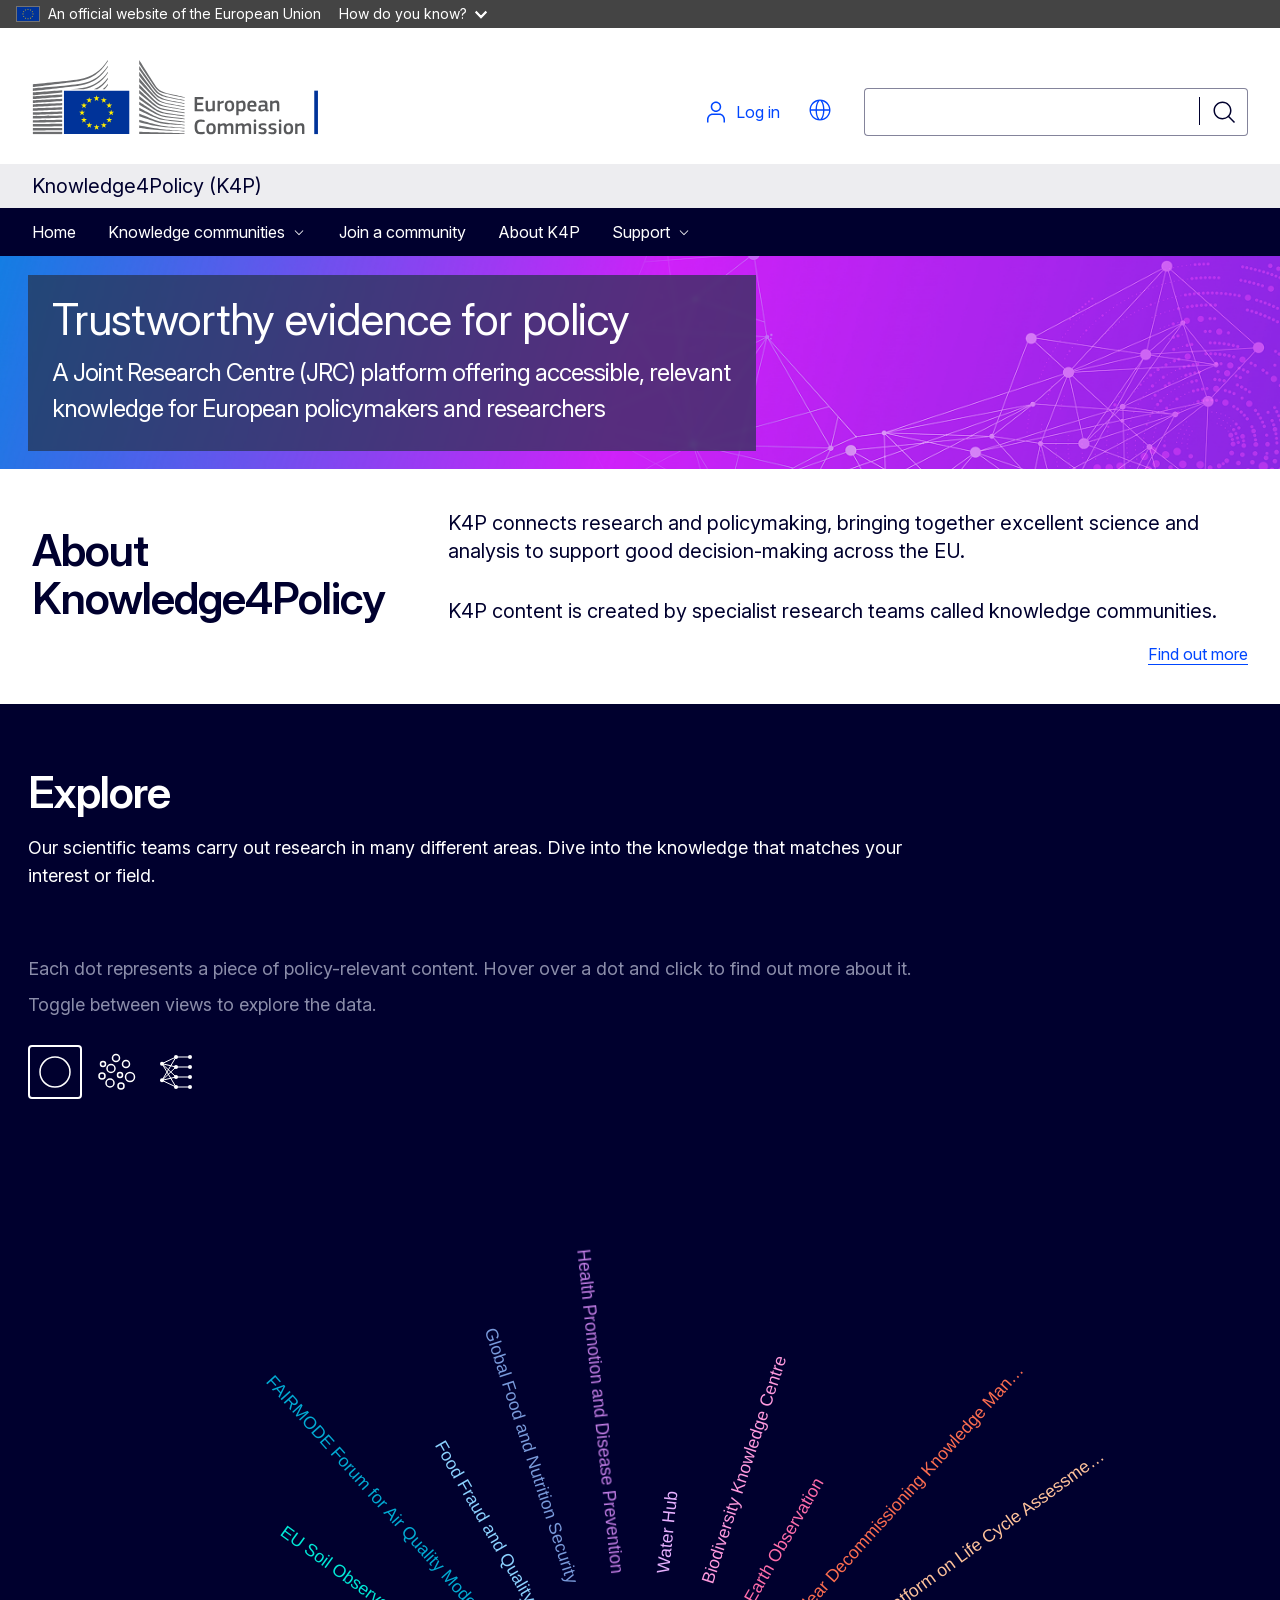
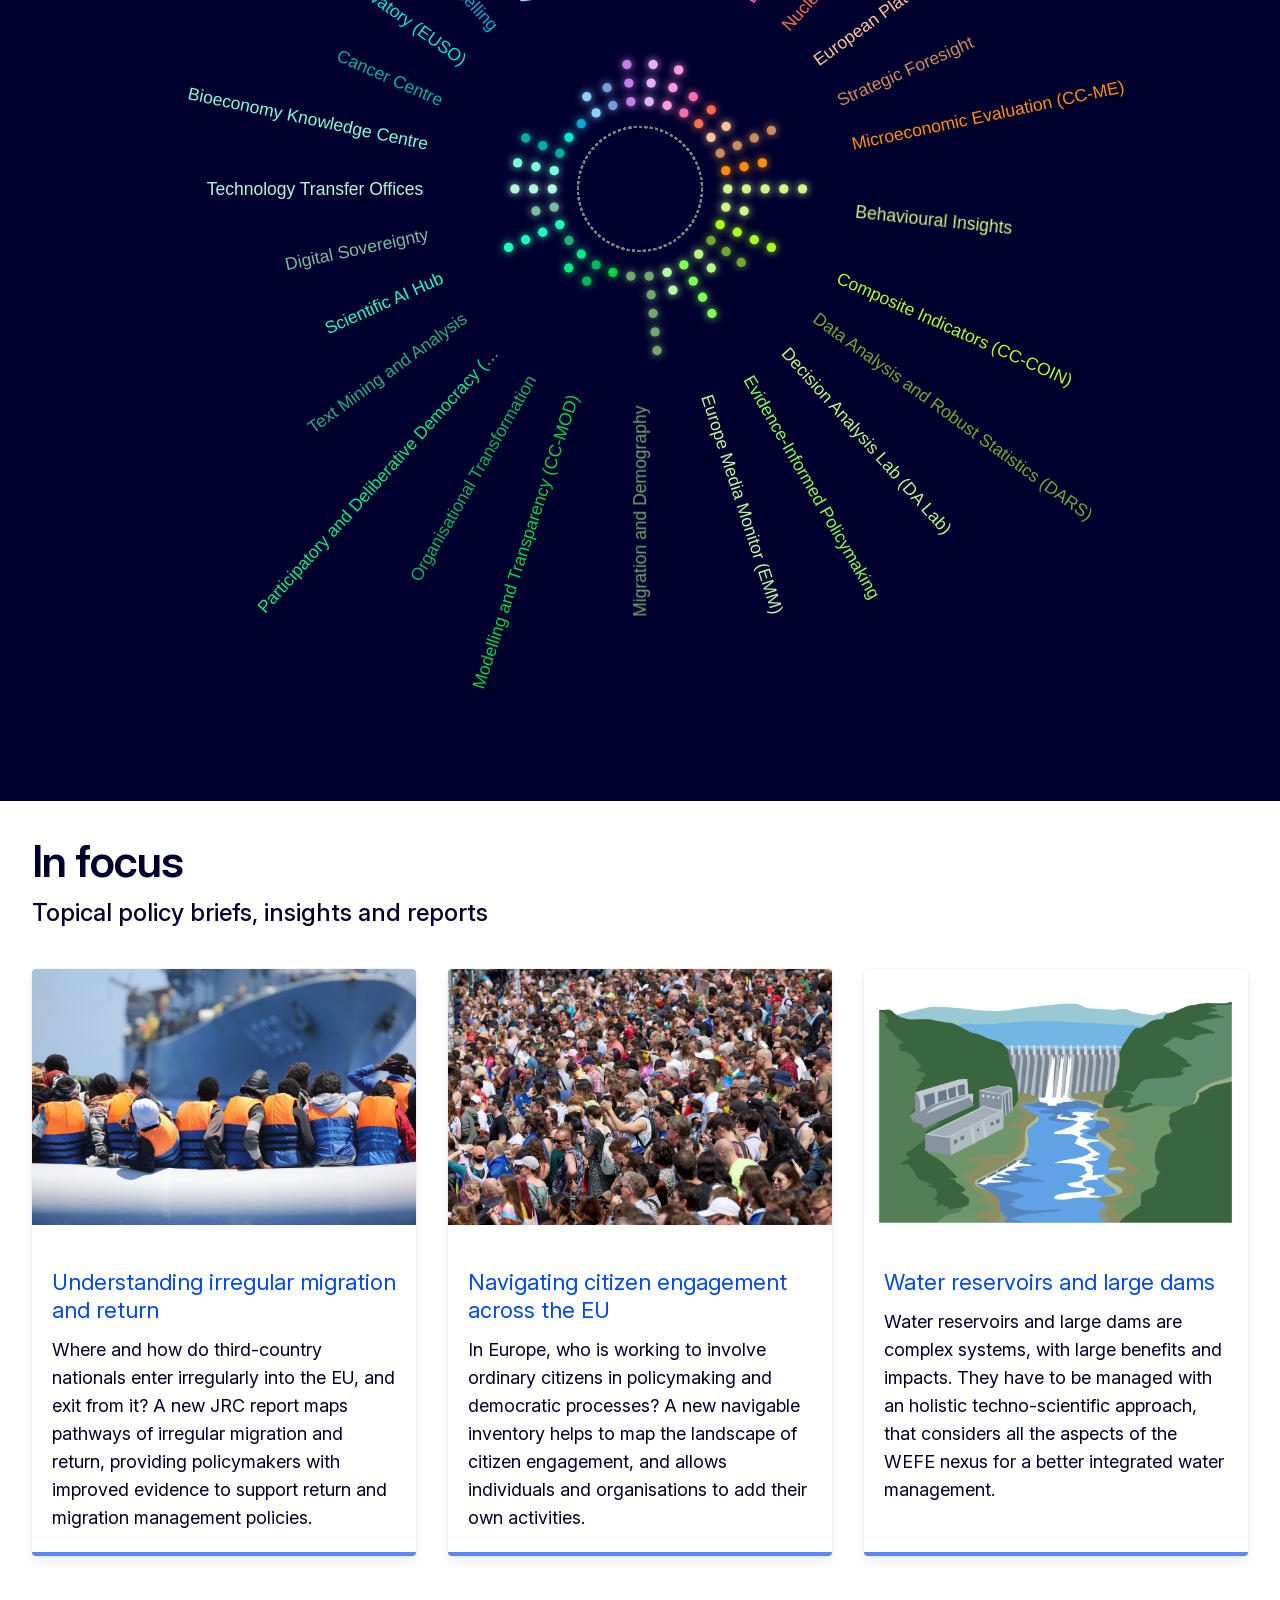
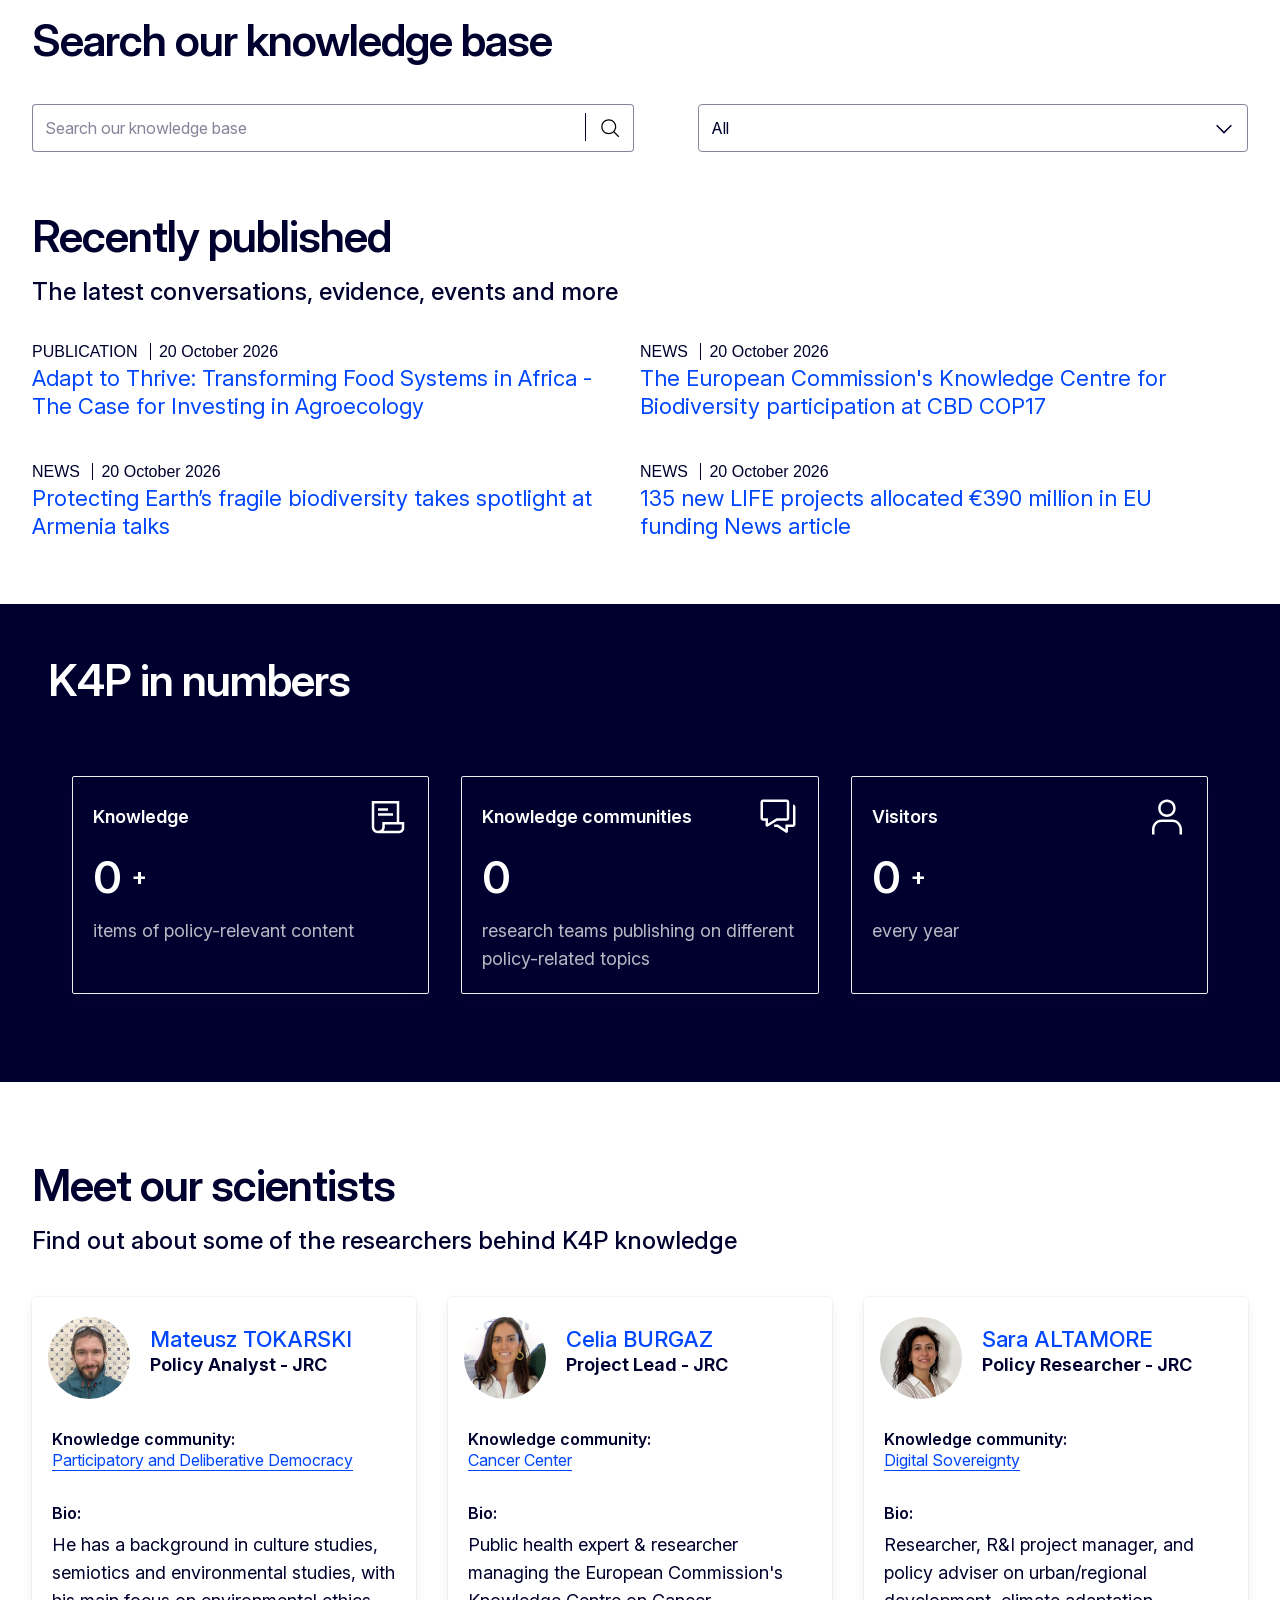
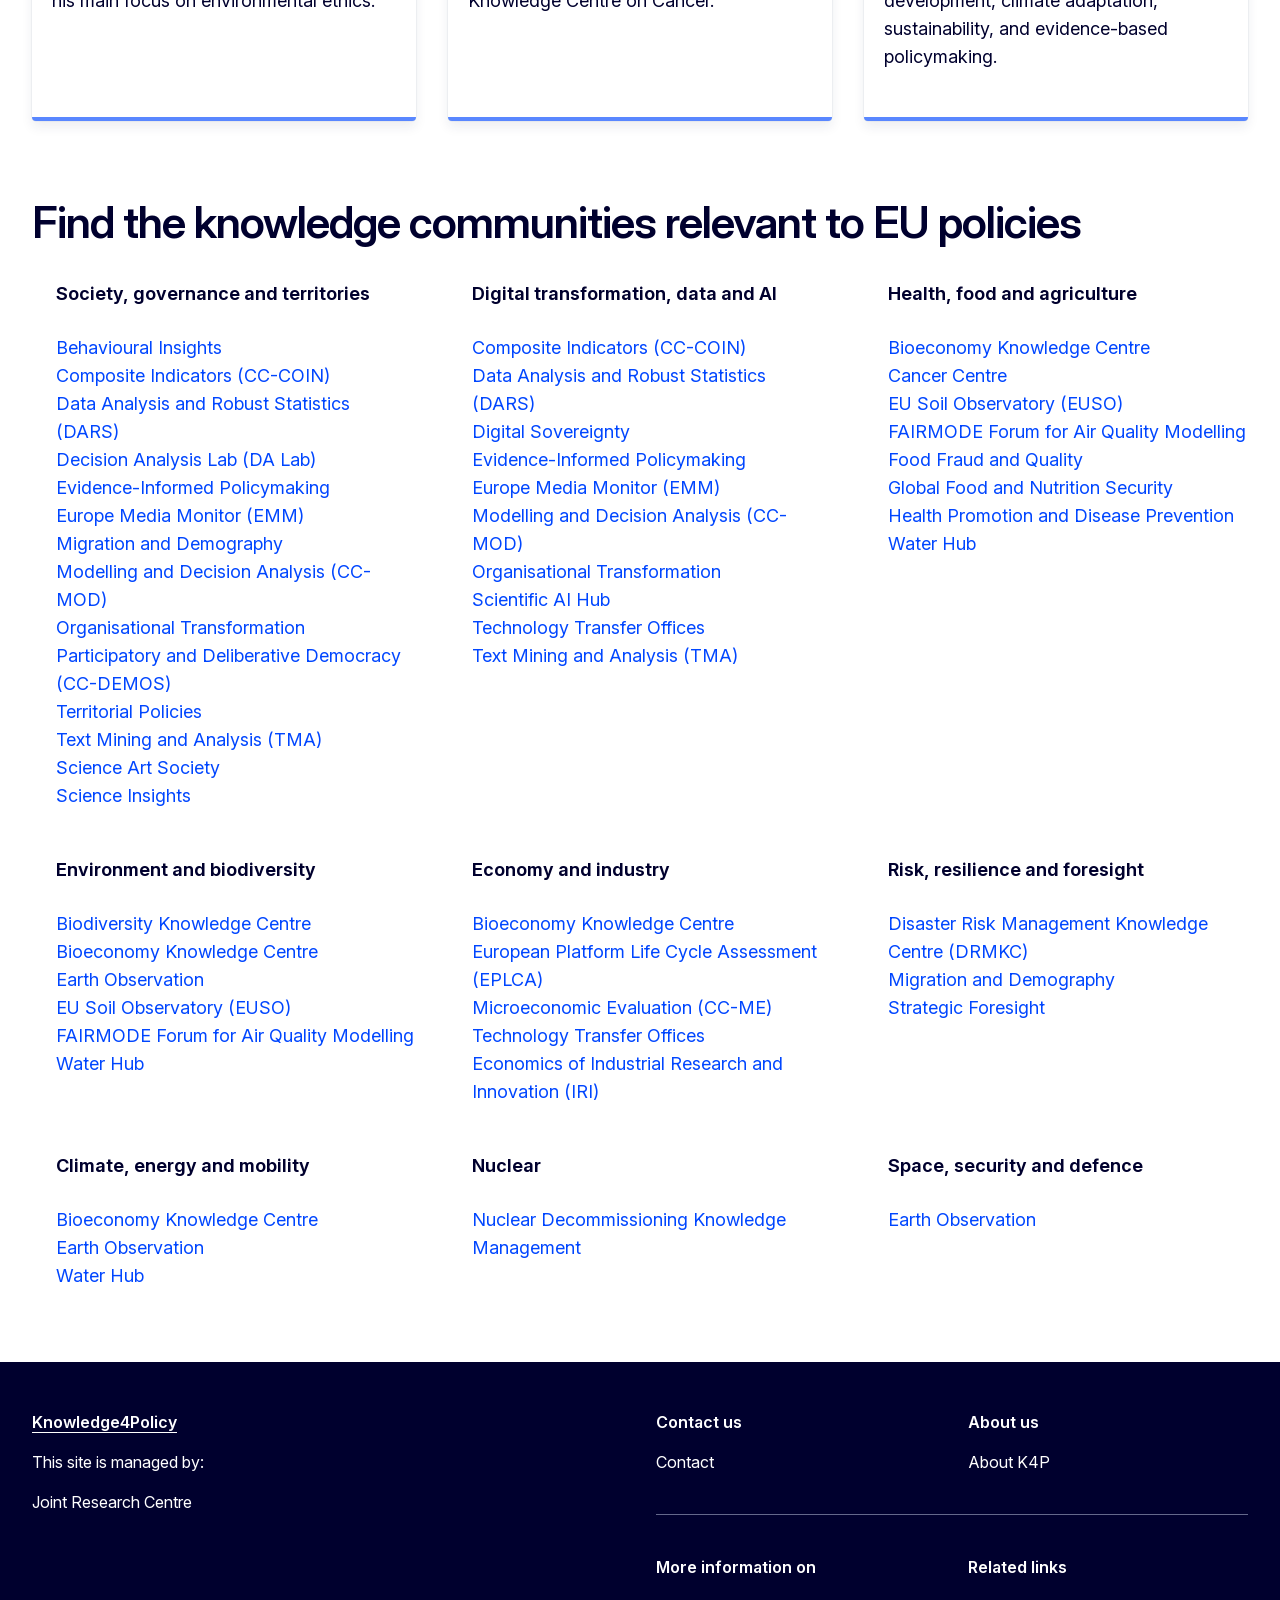
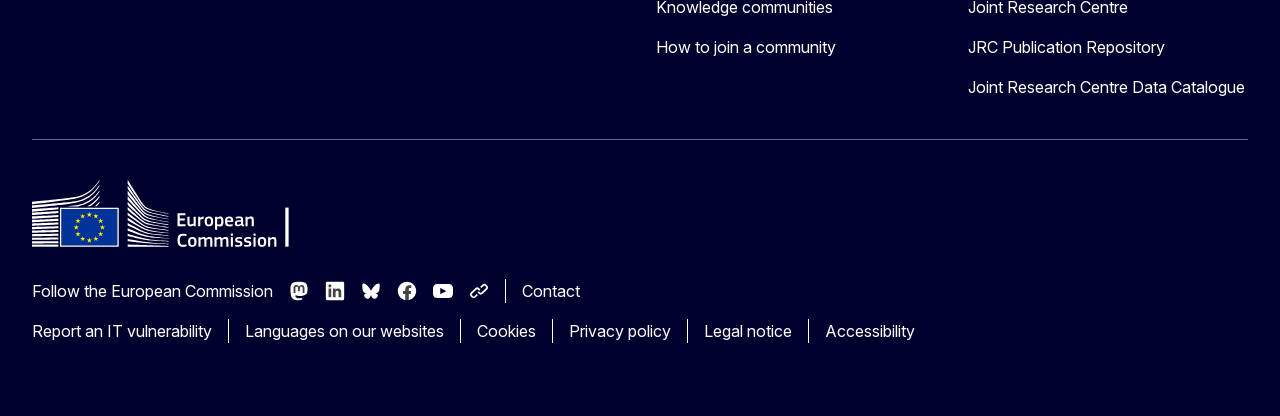
==== commit 91e18c6e: "Load Explore chart data from local CSVs Browsers block fetch() on file:// pages, so the chart's CSVs" ====
--- a/site/index.html
+++ b/site/index.html
@@ -205,7 +205,7 @@
 
           <div class="ecl-u-mt-5xl ecl-row">
         <div class="ecl-col-12">
-          <script src="assets/k4p/d3.min.js"></script><!-- PAGE CONTENT --><div class="ecl-container"><div class="ecl-u-bg-surface-0" style="display: block; left: 50%; margin-inline-start: -50vw; position: relative; width: 100vw;" id="vizSection" data-min-width="768"><div class="ecl-container ecl-u-ph-2xl ecl-u-pt-2xl ecl-u-pb-none"><h2 class="ecl-u-type-heading-2 ecl-u-type-color-white ecl-u-mb-none">Explore</h2><p class="ecl-u-type-paragraph ecl-u-type-color-white">Our scientific teams carry out research in many different areas. Dive into the knowledge that matches your interest or field.</p><div class="ecl-u-mt-l ecl-u-d-flex ecl-u-flex-column ecl-u-align-items-start" style="gap:0.5rem;" id="vizToggleButtons">&nbsp;<p class="ecl-u-type-m ecl-u-mb-none" style="color: rgb(139, 141, 170);">Each dot represents a piece of policy-relevant content. Hover over a dot and click to find out more about it.</p><p class="ecl-u-type-m ecl-u-mt-none ecl-u-mb-s" style="color: rgb(139, 141, 170);">Toggle between views to explore the data.</p><div class="ecl-u-d-flex ecl-u-mv-2xs" style="gap: 0.5rem" role="group" aria-label="Visualisation view"><button id="btnAll" type="button" class="ecl-button ecl-button--secondary ecl-button--inverted ecl-button--icon-only" aria-pressed="true" title="View all policy-relevant content together by Knowledge Community"><span class="ecl-button__container"><span class="ecl-button__label" data-ecl-label="true">View all policy-relevant content together by Knowledge Community</span><svg class="ecl-button__icon" viewBox="0 0 50 50" aria-hidden="true" focusable="false" data-ecl-icon="" style="width: 50px; height: 50px;"><circle cx="25" cy="25" r="15" style="fill: none; stroke: currentcolor; stroke-width: 1.5;"></circle></svg></span></button><button id="btnTopics" type="button" class="ecl-button ecl-button--tertiary ecl-button--inverted ecl-button--icon-only" aria-pressed="false" title="View policy-relevant content grouped by JRC Topic"><span class="ecl-button__container"><span class="ecl-button__label" data-ecl-label="true">View policy-relevant content grouped by JRC Topic</span><svg class="ecl-button__icon" viewBox="0 0 50 50" aria-hidden="true" focusable="false" data-ecl-icon="" style="width: 50px; height: 50px;"><circle cx="25" cy="10.999999999999998" r="3.5000000000000004" style="fill: none; stroke: currentcolor; stroke-width: 1.5;"></circle><circle cx="35" cy="17" r="3.5000000000000004" style="fill: none; stroke: currentcolor; stroke-width: 1.5;"></circle><circle cx="39" cy="30" r="4.5" style="fill: none; stroke: currentcolor; stroke-width: 1.5;"></circle><circle cx="30" cy="39" r="3" style="fill: none; stroke: currentcolor; stroke-width: 1.5;"></circle><circle cx="19" cy="36" r="4" style="fill: none; stroke: currentcolor; stroke-width: 1.5;"></circle><circle cx="10.999999999999998" cy="29" r="3" style="fill: none; stroke: currentcolor; stroke-width: 1.5;"></circle><circle cx="12" cy="17" r="2.5" style="fill: none; stroke: currentcolor; stroke-width: 1.5;"></circle><circle cx="20" cy="21.5" r="4" style="fill: none; stroke: currentcolor; stroke-width: 1.5;"></circle><circle cx="29" cy="28" r="2.5" style="fill: none; stroke: currentcolor; stroke-width: 1.5;"></circle></svg></span></button><button id="btnNetwork" type="button" class="ecl-button ecl-button--tertiary ecl-button--inverted ecl-button--icon-only" aria-pressed="false" title="View data as a three-layer network"><span class="ecl-button__container"><span class="ecl-button__label" data-ecl-label="true">View data as a three-layer network</span><svg class="ecl-button__icon" viewBox="0 0 50 50" aria-hidden="true" focusable="false" data-ecl-icon="" style="width: 50px; height: 50px;"><circle cx="11" cy="16.666666666666668" r="2" style="fill: currentcolor;"></circle><circle cx="11" cy="33.333333333333336" r="2" style="fill: currentcolor;"></circle><circle cx="25" cy="10" r="2" style="fill: currentcolor;"></circle><circle cx="25" cy="20" r="2" style="fill: currentcolor;"></circle><circle cx="25" cy="30" r="2" style="fill: currentcolor;"></circle><circle cx="25" cy="40" r="2" style="fill: currentcolor;"></circle><circle cx="39" cy="10" r="2" style="fill: currentcolor;"></circle><circle cx="39" cy="20" r="2" style="fill: currentcolor;"></circle><circle cx="39" cy="30" r="2" style="fill: currentcolor;"></circle><circle cx="39" cy="40" r="2" style="fill: currentcolor;"></circle><line x1="11" y1="16.666666666666668" x2="25" y2="10" style="stroke: currentcolor; stroke-width: 1;"></line><line x1="11" y1="16.666666666666668" x2="25" y2="20" style="stroke: currentcolor; stroke-width: 1;"></line><line x1="11" y1="16.666666666666668" x2="25" y2="30" style="stroke: currentcolor; stroke-width: 1;"></line><line x1="11" y1="33.333333333333336" x2="25" y2="10" style="stroke: currentcolor; stroke-width: 1;"></line><line x1="11" y1="33.333333333333336" x2="25" y2="20" style="stroke: currentcolor; stroke-width: 1;"></line><line x1="11" y1="33.333333333333336" x2="25" y2="30" style="stroke: currentcolor; stroke-width: 1;"></line><line x1="11" y1="16.666666666666668" x2="25" y2="40" style="stroke: currentcolor; stroke-width: 1;"></line><line x1="11" y1="33.333333333333336" x2="25" y2="40" style="stroke: currentcolor; stroke-width: 1;"></line><line x1="25" y1="10" x2="39" y2="10" style="stroke: currentcolor; stroke-width: 1;"></line><line x1="25" y1="20" x2="39" y2="20" style="stroke: currentcolor; stroke-width: 1;"></line><line x1="25" y1="30" x2="39" y2="30" style="stroke: currentcolor; stroke-width: 1;"></line><line x1="25" y1="40" x2="39" y2="40" style="stroke: currentcolor; stroke-width: 1;"></line></svg></span></button></div></div><!-- Announces view changes to screen readers; visually hidden but
+          <script src="assets/k4p/d3.min.js"></script><script src="assets/viz-data.js"></script><script>function k4pCsv(name) { var text = (window.K4P_VIZ_DATA || {})[name]; return text != null ? Promise.resolve(d3.csvParse(text)) : d3.csv("https://knowledge-for-policy.ec.europa.eu/sites/default/files/" + name); }</script><!-- PAGE CONTENT --><div class="ecl-container"><div class="ecl-u-bg-surface-0" style="display: block; left: 50%; margin-inline-start: -50vw; position: relative; width: 100vw;" id="vizSection" data-min-width="768"><div class="ecl-container ecl-u-ph-2xl ecl-u-pt-2xl ecl-u-pb-none"><h2 class="ecl-u-type-heading-2 ecl-u-type-color-white ecl-u-mb-none">Explore</h2><p class="ecl-u-type-paragraph ecl-u-type-color-white">Our scientific teams carry out research in many different areas. Dive into the knowledge that matches your interest or field.</p><div class="ecl-u-mt-l ecl-u-d-flex ecl-u-flex-column ecl-u-align-items-start" style="gap:0.5rem;" id="vizToggleButtons">&nbsp;<p class="ecl-u-type-m ecl-u-mb-none" style="color: rgb(139, 141, 170);">Each dot represents a piece of policy-relevant content. Hover over a dot and click to find out more about it.</p><p class="ecl-u-type-m ecl-u-mt-none ecl-u-mb-s" style="color: rgb(139, 141, 170);">Toggle between views to explore the data.</p><div class="ecl-u-d-flex ecl-u-mv-2xs" style="gap: 0.5rem" role="group" aria-label="Visualisation view"><button id="btnAll" type="button" class="ecl-button ecl-button--secondary ecl-button--inverted ecl-button--icon-only" aria-pressed="true" title="View all policy-relevant content together by Knowledge Community"><span class="ecl-button__container"><span class="ecl-button__label" data-ecl-label="true">View all policy-relevant content together by Knowledge Community</span><svg class="ecl-button__icon" viewBox="0 0 50 50" aria-hidden="true" focusable="false" data-ecl-icon="" style="width: 50px; height: 50px;"><circle cx="25" cy="25" r="15" style="fill: none; stroke: currentcolor; stroke-width: 1.5;"></circle></svg></span></button><button id="btnTopics" type="button" class="ecl-button ecl-button--tertiary ecl-button--inverted ecl-button--icon-only" aria-pressed="false" title="View policy-relevant content grouped by JRC Topic"><span class="ecl-button__container"><span class="ecl-button__label" data-ecl-label="true">View policy-relevant content grouped by JRC Topic</span><svg class="ecl-button__icon" viewBox="0 0 50 50" aria-hidden="true" focusable="false" data-ecl-icon="" style="width: 50px; height: 50px;"><circle cx="25" cy="10.999999999999998" r="3.5000000000000004" style="fill: none; stroke: currentcolor; stroke-width: 1.5;"></circle><circle cx="35" cy="17" r="3.5000000000000004" style="fill: none; stroke: currentcolor; stroke-width: 1.5;"></circle><circle cx="39" cy="30" r="4.5" style="fill: none; stroke: currentcolor; stroke-width: 1.5;"></circle><circle cx="30" cy="39" r="3" style="fill: none; stroke: currentcolor; stroke-width: 1.5;"></circle><circle cx="19" cy="36" r="4" style="fill: none; stroke: currentcolor; stroke-width: 1.5;"></circle><circle cx="10.999999999999998" cy="29" r="3" style="fill: none; stroke: currentcolor; stroke-width: 1.5;"></circle><circle cx="12" cy="17" r="2.5" style="fill: none; stroke: currentcolor; stroke-width: 1.5;"></circle><circle cx="20" cy="21.5" r="4" style="fill: none; stroke: currentcolor; stroke-width: 1.5;"></circle><circle cx="29" cy="28" r="2.5" style="fill: none; stroke: currentcolor; stroke-width: 1.5;"></circle></svg></span></button><button id="btnNetwork" type="button" class="ecl-button ecl-button--tertiary ecl-button--inverted ecl-button--icon-only" aria-pressed="false" title="View data as a three-layer network"><span class="ecl-button__container"><span class="ecl-button__label" data-ecl-label="true">View data as a three-layer network</span><svg class="ecl-button__icon" viewBox="0 0 50 50" aria-hidden="true" focusable="false" data-ecl-icon="" style="width: 50px; height: 50px;"><circle cx="11" cy="16.666666666666668" r="2" style="fill: currentcolor;"></circle><circle cx="11" cy="33.333333333333336" r="2" style="fill: currentcolor;"></circle><circle cx="25" cy="10" r="2" style="fill: currentcolor;"></circle><circle cx="25" cy="20" r="2" style="fill: currentcolor;"></circle><circle cx="25" cy="30" r="2" style="fill: currentcolor;"></circle><circle cx="25" cy="40" r="2" style="fill: currentcolor;"></circle><circle cx="39" cy="10" r="2" style="fill: currentcolor;"></circle><circle cx="39" cy="20" r="2" style="fill: currentcolor;"></circle><circle cx="39" cy="30" r="2" style="fill: currentcolor;"></circle><circle cx="39" cy="40" r="2" style="fill: currentcolor;"></circle><line x1="11" y1="16.666666666666668" x2="25" y2="10" style="stroke: currentcolor; stroke-width: 1;"></line><line x1="11" y1="16.666666666666668" x2="25" y2="20" style="stroke: currentcolor; stroke-width: 1;"></line><line x1="11" y1="16.666666666666668" x2="25" y2="30" style="stroke: currentcolor; stroke-width: 1;"></line><line x1="11" y1="33.333333333333336" x2="25" y2="10" style="stroke: currentcolor; stroke-width: 1;"></line><line x1="11" y1="33.333333333333336" x2="25" y2="20" style="stroke: currentcolor; stroke-width: 1;"></line><line x1="11" y1="33.333333333333336" x2="25" y2="30" style="stroke: currentcolor; stroke-width: 1;"></line><line x1="11" y1="16.666666666666668" x2="25" y2="40" style="stroke: currentcolor; stroke-width: 1;"></line><line x1="11" y1="33.333333333333336" x2="25" y2="40" style="stroke: currentcolor; stroke-width: 1;"></line><line x1="25" y1="10" x2="39" y2="10" style="stroke: currentcolor; stroke-width: 1;"></line><line x1="25" y1="20" x2="39" y2="20" style="stroke: currentcolor; stroke-width: 1;"></line><line x1="25" y1="30" x2="39" y2="30" style="stroke: currentcolor; stroke-width: 1;"></line><line x1="25" y1="40" x2="39" y2="40" style="stroke: currentcolor; stroke-width: 1;"></line></svg></span></button></div></div><!-- Announces view changes to screen readers; visually hidden but
                                                                                                                                                                                        still exposed to assistive tech --><div class="ecl-u-sr-only" id="vizLiveRegion" role="status" aria-live="polite">&nbsp;</div><div style="align-items:flex-start;display:flex;position:relative;" id="vizWrapper"><div style="background-color:rgba(0, 0, 46, 0.6);cursor:pointer;display:none;inset:0;opacity:0;position:absolute;transition:opacity 0.4s ease;z-index:1;" id="vizOverlay">&nbsp;</div><div class="ecl-u-pa-2xl ecl-u-bg-surface-0" style="flex:1;min-width:0;position:relative;transition:flex 0.4s ease;z-index:0;" id="graph">&nbsp;<svg aria-hidden="true" viewBox="0 0 1300 1360" preserveAspectRatio="xMidYMid meet" style="display: block; width: 100%; height: auto; user-select: none;"><g transform="translate(650, 710)"><g id="networkLayer" style="opacity: 0; pointer-events: none;"><g><path d="M-265.24,-520 C-169.32000000000002,-520 -169.32000000000002,-564.1071428571429 -73.40000000000002,-564.1071428571429" stroke="#d1f586" stroke-width="2" stroke-opacity="0.35" fill="none"></path><path d="M-265.24,-520 C-169.32000000000002,-520 -169.32000000000002,-522.3214285714286 -73.40000000000002,-522.3214285714286" stroke="#aafd21" stroke-width="2" stroke-opacity="0.35" fill="none"></path><path d="M-265.24,-520 C-169.32000000000002,-520 -169.32000000000002,-480.5357142857143 -73.40000000000002,-480.5357142857143" stroke="#71a92f" stroke-width="2" stroke-opacity="0.35" fill="none"></path><path d="M-265.24,-520 C-169.32000000000002,-520 -169.32000000000002,-438.75 -73.40000000000002,-438.75" stroke="#b5fb82" stroke-width="2" stroke-opacity="0.35" fill="none"></path><path d="M-265.24,-520 C-169.32000000000002,-520 -169.32000000000002,-396.9642857142857 -73.40000000000002,-396.9642857142857" stroke="#80ff54" stroke-width="2" stroke-opacity="0.35" fill="none"></path><path d="M-265.24,-520 C-169.32000000000002,-520 -169.32000000000002,-355.17857142857144 -73.40000000000002,-355.17857142857144" stroke="#b9f9a3" stroke-width="2" stroke-opacity="0.35" fill="none"></path><path d="M-265.24,-520 C-169.32000000000002,-520 -169.32000000000002,-313.39285714285717 -73.40000000000002,-313.39285714285717" stroke="#74a66c" stroke-width="2" stroke-opacity="0.35" fill="none"></path><path d="M-265.24,-520 C-169.32000000000002,-520 -169.32000000000002,-271.60714285714283 -73.40000000000002,-271.60714285714283" stroke="#02d53f" stroke-width="2" stroke-opacity="0.35" fill="none"></path><path d="M-265.24,-520 C-169.32000000000002,-520 -169.32000000000002,-229.82142857142856 -73.40000000000002,-229.82142857142856" stroke="#00b65c" stroke-width="2" stroke-opacity="0.35" fill="none"></path><path d="M-265.24,-520 C-169.32000000000002,-520 -169.32000000000002,-188.03571428571428 -73.40000000000002,-188.03571428571428" stroke="#01ec84" stroke-width="2" stroke-opacity="0.35" fill="none"></path><path d="M-265.24,-520 C-169.32000000000002,-520 -169.32000000000002,-146.25 -73.40000000000002,-146.25" stroke="#24ae7d" stroke-width="2" stroke-opacity="0.35" fill="none"></path><path d="M-265.24,-390 C-169.32000000000002,-390 -169.32000000000002,-104.46428571428572 -73.40000000000002,-104.46428571428572" stroke="#1cffbe" stroke-width="2" stroke-opacity="0.35" fill="none"></path><path d="M-265.24,-390 C-169.32000000000002,-390 -169.32000000000002,-522.3214285714286 -73.40000000000002,-522.3214285714286" stroke="#aafd21" stroke-width="2" stroke-opacity="0.35" fill="none"></path><path d="M-265.24,-390 C-169.32000000000002,-390 -169.32000000000002,-480.5357142857143 -73.40000000000002,-480.5357142857143" stroke="#71a92f" stroke-width="2" stroke-opacity="0.35" fill="none"></path><path d="M-265.24,-390 C-169.32000000000002,-390 -169.32000000000002,-62.678571428571445 -73.40000000000002,-62.678571428571445" stroke="#7bbaa0" stroke-width="2" stroke-opacity="0.35" fill="none"></path><path d="M-265.24,-390 C-169.32000000000002,-390 -169.32000000000002,-396.9642857142857 -73.40000000000002,-396.9642857142857" stroke="#80ff54" stroke-width="2" stroke-opacity="0.35" fill="none"></path><path d="M-265.24,-390 C-169.32000000000002,-390 -169.32000000000002,-355.17857142857144 -73.40000000000002,-355.17857142857144" stroke="#b9f9a3" stroke-width="2" stroke-opacity="0.35" fill="none"></path><path d="M-265.24,-390 C-169.32000000000002,-390 -169.32000000000002,-271.60714285714283 -73.40000000000002,-271.60714285714283" stroke="#02d53f" stroke-width="2" stroke-opacity="0.35" fill="none"></path><path d="M-265.24,-390 C-169.32000000000002,-390 -169.32000000000002,-229.82142857142856 -73.40000000000002,-229.82142857142856" stroke="#00b65c" stroke-width="2" stroke-opacity="0.35" fill="none"></path><path d="M-265.24,-390 C-169.32000000000002,-390 -169.32000000000002,-146.25 -73.40000000000002,-146.25" stroke="#24ae7d" stroke-width="2" stroke-opacity="0.35" fill="none"></path><path d="M-265.24,-390 C-169.32000000000002,-390 -169.32000000000002,-20.89285714285711 -73.40000000000002,-20.89285714285711" stroke="#b3f6dc" stroke-width="2" stroke-opacity="0.35" fill="none"></path><path d="M-265.24,-260 C-169.32000000000002,-260 -169.32000000000002,20.89285714285711 -73.40000000000002,20.89285714285711" stroke="#7cffd8" stroke-width="2" stroke-opacity="0.35" fill="none"></path><path d="M-265.24,-260 C-169.32000000000002,-260 -169.32000000000002,62.678571428571445 -73.40000000000002,62.678571428571445" stroke="#01b09c" stroke-width="2" stroke-opacity="0.35" fill="none"></path><path d="M-265.24,-260 C-169.32000000000002,-260 -169.32000000000002,104.46428571428567 -73.40000000000002,104.46428571428567" stroke="#01e9d7" stroke-width="2" stroke-opacity="0.35" fill="none"></path><path d="M-265.24,-260 C-169.32000000000002,-260 -169.32000000000002,146.25 -73.40000000000002,146.25" stroke="#02aad3" stroke-width="2" stroke-opacity="0.35" fill="none"></path><path d="M-265.24,-260 C-169.32000000000002,-260 -169.32000000000002,188.03571428571433 -73.40000000000002,188.03571428571433" stroke="#8bd1ff" stroke-width="2" stroke-opacity="0.35" fill="none"></path><path d="M-265.24,-260 C-169.32000000000002,-260 -169.32000000000002,229.82142857142856 -73.40000000000002,229.82142857142856" stroke="#799adb" stroke-width="2" stroke-opacity="0.35" fill="none"></path><path d="M-265.24,-260 C-169.32000000000002,-260 -169.32000000000002,271.6071428571429 -73.40000000000002,271.6071428571429" stroke="#c37ee5" stroke-width="2" stroke-opacity="0.35" fill="none"></path><path d="M-265.24,-260 C-169.32000000000002,-260 -169.32000000000002,313.3928571428571 -73.40000000000002,313.3928571428571" stroke="#e7b0ff" stroke-width="2" stroke-opacity="0.35" fill="none"></path><path d="M-265.24,-130 C-169.32000000000002,-130 -169.32000000000002,355.17857142857144 -73.40000000000002,355.17857142857144" stroke="#ff9ade" stroke-width="2" stroke-opacity="0.35" fill="none"></path><path d="M-265.24,-130 C-169.32000000000002,-130 -169.32000000000002,20.89285714285711 -73.40000000000002,20.89285714285711" stroke="#7cffd8" stroke-width="2" stroke-opacity="0.35" fill="none"></path><path d="M-265.24,-130 C-169.32000000000002,-130 -169.32000000000002,396.96428571428567 -73.40000000000002,396.96428571428567" stroke="#ff6dab" stroke-width="2" stroke-opacity="0.35" fill="none"></path><path d="M-265.24,-130 C-169.32000000000002,-130 -169.32000000000002,104.46428571428567 -73.40000000000002,104.46428571428567" stroke="#01e9d7" stroke-width="2" stroke-opacity="0.35" fill="none"></path><path d="M-265.24,-130 C-169.32000000000002,-130 -169.32000000000002,146.25 -73.40000000000002,146.25" stroke="#02aad3" stroke-width="2" stroke-opacity="0.35" fill="none"></path><path d="M-265.24,-130 C-169.32000000000002,-130 -169.32000000000002,438.75 -73.40000000000002,438.75" stroke="#fc6d50" stroke-width="2" stroke-opacity="0.35" fill="none"></path><path d="M-265.24,-130 C-169.32000000000002,-130 -169.32000000000002,313.3928571428571 -73.40000000000002,313.3928571428571" stroke="#e7b0ff" stroke-width="2" stroke-opacity="0.35" fill="none"></path><path d="M-265.24,0 C-169.32000000000002,0 -169.32000000000002,20.89285714285711 -73.40000000000002,20.89285714285711" stroke="#7cffd8" stroke-width="2" stroke-opacity="0.35" fill="none"></path><path d="M-265.24,0 C-169.32000000000002,0 -169.32000000000002,480.5357142857142 -73.40000000000002,480.5357142857142" stroke="#ffc39c" stroke-width="2" stroke-opacity="0.35" fill="none"></path><path d="M-265.24,0 C-169.32000000000002,0 -169.32000000000002,-20.89285714285711 -73.40000000000002,-20.89285714285711" stroke="#b3f6dc" stroke-width="2" stroke-opacity="0.35" fill="none"></path><path d="M-265.24,0 C-169.32000000000002,0 -169.32000000000002,564.1071428571429 -73.40000000000002,564.1071428571429" stroke="#ff8e0b" stroke-width="2" stroke-opacity="0.35" fill="none"></path><path d="M-265.24,130 C-169.32000000000002,130 -169.32000000000002,522.3214285714287 -73.40000000000002,522.3214285714287" stroke="#cb8c5f" stroke-width="2" stroke-opacity="0.35" fill="none"></path><path d="M-265.24,130 C-169.32000000000002,130 -169.32000000000002,-313.39285714285717 -73.40000000000002,-313.39285714285717" stroke="#74a66c" stroke-width="2" stroke-opacity="0.35" fill="none"></path><path d="M-265.24,260 C-169.32000000000002,260 -169.32000000000002,20.89285714285711 -73.40000000000002,20.89285714285711" stroke="#7cffd8" stroke-width="2" stroke-opacity="0.35" fill="none"></path><path d="M-265.24,260 C-169.32000000000002,260 -169.32000000000002,396.96428571428567 -73.40000000000002,396.96428571428567" stroke="#ff6dab" stroke-width="2" stroke-opacity="0.35" fill="none"></path><path d="M-265.24,260 C-169.32000000000002,260 -169.32000000000002,313.3928571428571 -73.40000000000002,313.3928571428571" stroke="#e7b0ff" stroke-width="2" stroke-opacity="0.35" fill="none"></path><path d="M-265.24,390 C-169.32000000000002,390 -169.32000000000002,438.75 -73.40000000000002,438.75" stroke="#fc6d50" stroke-width="2" stroke-opacity="0.35" fill="none"></path><path d="M-265.24,520 C-169.32000000000002,520 -169.32000000000002,396.96428571428567 -73.40000000000002,396.96428571428567" stroke="#ff6dab" stroke-width="2" stroke-opacity="0.35" fill="none"></path></g><g><path d="M-57.800000000000026,-564.1071428571429 C132.5,-564.1071428571429 132.5,-564.1071428571429 322.8,-564.1071428571429" stroke="#d1f586" stroke-width="1.5" stroke-opacity="0.25" fill="none"></path><path d="M-57.800000000000026,-564.1071428571429 C141.6,-564.1071428571429 141.6,-564.1071428571429 341,-564.1071428571429" stroke="#d1f586" stroke-width="1.5" stroke-opacity="0.25" fill="none"></path><path d="M-57.800000000000026,-564.1071428571429 C150.7,-564.1071428571429 150.7,-564.1071428571429 359.2,-564.1071428571429" stroke="#d1f586" stroke-width="1.5" stroke-opacity="0.25" fill="none"></path><path d="M-57.800000000000026,-564.1071428571429 C159.8,-564.1071428571429 159.8,-564.1071428571429 377.40000000000003,-564.1071428571429" stroke="#d1f586" stroke-width="1.5" stroke-opacity="0.25" fill="none"></path><path d="M-57.800000000000026,-564.1071428571429 C168.9,-564.1071428571429 168.9,-564.1071428571429 395.6,-564.1071428571429" stroke="#d1f586" stroke-width="1.5" stroke-opacity="0.25" fill="none"></path><path d="M-57.800000000000026,-564.1071428571429 C178,-564.1071428571429 178,-564.1071428571429 413.8,-564.1071428571429" stroke="#d1f586" stroke-width="1.5" stroke-opacity="0.25" fill="none"></path><path d="M-57.800000000000026,-564.1071428571429 C187.1,-564.1071428571429 187.1,-564.1071428571429 432,-564.1071428571429" stroke="#d1f586" stroke-width="1.5" stroke-opacity="0.25" fill="none"></path><path d="M-57.800000000000026,-522.3214285714286 C132.5,-522.3214285714286 132.5,-522.3214285714286 322.8,-522.3214285714286" stroke="#aafd21" stroke-width="1.5" stroke-opacity="0.25" fill="none"></path><path d="M-57.800000000000026,-522.3214285714286 C141.6,-522.3214285714286 141.6,-522.3214285714286 341,-522.3214285714286" stroke="#aafd21" stroke-width="1.5" stroke-opacity="0.25" fill="none"></path><path d="M-57.800000000000026,-522.3214285714286 C150.7,-522.3214285714286 150.7,-522.3214285714286 359.2,-522.3214285714286" stroke="#aafd21" stroke-width="1.5" stroke-opacity="0.25" fill="none"></path><path d="M-57.800000000000026,-522.3214285714286 C159.8,-522.3214285714286 159.8,-522.3214285714286 377.40000000000003,-522.3214285714286" stroke="#aafd21" stroke-width="1.5" stroke-opacity="0.25" fill="none"></path><path d="M-57.800000000000026,-480.5357142857143 C132.5,-480.5357142857143 132.5,-480.5357142857143 322.8,-480.5357142857143" stroke="#71a92f" stroke-width="1.5" stroke-opacity="0.25" fill="none"></path><path d="M-57.800000000000026,-480.5357142857143 C141.6,-480.5357142857143 141.6,-480.5357142857143 341,-480.5357142857143" stroke="#71a92f" stroke-width="1.5" stroke-opacity="0.25" fill="none"></path><path d="M-57.800000000000026,-480.5357142857143 C150.7,-480.5357142857143 150.7,-480.5357142857143 359.2,-480.5357142857143" stroke="#71a92f" stroke-width="1.5" stroke-opacity="0.25" fill="none"></path><path d="M-57.800000000000026,-438.75 C132.5,-438.75 132.5,-438.75 322.8,-438.75" stroke="#b5fb82" stroke-width="1.5" stroke-opacity="0.25" fill="none"></path><path d="M-57.800000000000026,-438.75 C141.6,-438.75 141.6,-438.75 341,-438.75" stroke="#b5fb82" stroke-width="1.5" stroke-opacity="0.25" fill="none"></path><path d="M-57.800000000000026,-396.9642857142857 C132.5,-396.9642857142857 132.5,-396.9642857142857 322.8,-396.9642857142857" stroke="#80ff54" stroke-width="1.5" stroke-opacity="0.25" fill="none"></path><path d="M-57.800000000000026,-396.9642857142857 C141.6,-396.9642857142857 141.6,-396.9642857142857 341,-396.9642857142857" stroke="#80ff54" stroke-width="1.5" stroke-opacity="0.25" fill="none"></path><path d="M-57.800000000000026,-396.9642857142857 C150.7,-396.9642857142857 150.7,-396.9642857142857 359.2,-396.9642857142857" stroke="#80ff54" stroke-width="1.5" stroke-opacity="0.25" fill="none"></path><path d="M-57.800000000000026,-396.9642857142857 C159.8,-396.9642857142857 159.8,-396.9642857142857 377.40000000000003,-396.9642857142857" stroke="#80ff54" stroke-width="1.5" stroke-opacity="0.25" fill="none"></path><path d="M-57.800000000000026,-355.17857142857144 C132.5,-355.17857142857144 132.5,-355.17857142857144 322.8,-355.17857142857144" stroke="#b9f9a3" stroke-width="1.5" stroke-opacity="0.25" fill="none"></path><path d="M-57.800000000000026,-355.17857142857144 C141.6,-355.17857142857144 141.6,-355.17857142857144 341,-355.17857142857144" stroke="#b9f9a3" stroke-width="1.5" stroke-opacity="0.25" fill="none"></path><path d="M-57.800000000000026,-313.39285714285717 C132.5,-313.39285714285717 132.5,-313.39285714285717 322.8,-313.39285714285717" stroke="#74a66c" stroke-width="1.5" stroke-opacity="0.25" fill="none"></path><path d="M-57.800000000000026,-313.39285714285717 C141.6,-313.39285714285717 141.6,-313.39285714285717 341,-313.39285714285717" stroke="#74a66c" stroke-width="1.5" stroke-opacity="0.25" fill="none"></path><path d="M-57.800000000000026,-313.39285714285717 C150.7,-313.39285714285717 150.7,-313.39285714285717 359.2,-313.39285714285717" stroke="#74a66c" stroke-width="1.5" stroke-opacity="0.25" fill="none"></path><path d="M-57.800000000000026,-313.39285714285717 C159.8,-313.39285714285717 159.8,-313.39285714285717 377.40000000000003,-313.39285714285717" stroke="#74a66c" stroke-width="1.5" stroke-opacity="0.25" fill="none"></path><path d="M-57.800000000000026,-313.39285714285717 C168.9,-313.39285714285717 168.9,-313.39285714285717 395.6,-313.39285714285717" stroke="#74a66c" stroke-width="1.5" stroke-opacity="0.25" fill="none"></path><path d="M-57.800000000000026,-313.39285714285717 C178,-313.39285714285717 178,-313.39285714285717 413.8,-313.39285714285717" stroke="#74a66c" stroke-width="1.5" stroke-opacity="0.25" fill="none"></path><path d="M-57.800000000000026,-271.60714285714283 C132.5,-271.60714285714283 132.5,-271.60714285714283 322.8,-271.60714285714283" stroke="#02d53f" stroke-width="1.5" stroke-opacity="0.25" fill="none"></path><path d="M-57.800000000000026,-229.82142857142856 C132.5,-229.82142857142856 132.5,-229.82142857142856 322.8,-229.82142857142856" stroke="#00b65c" stroke-width="1.5" stroke-opacity="0.25" fill="none"></path><path d="M-57.800000000000026,-229.82142857142856 C141.6,-229.82142857142856 141.6,-229.82142857142856 341,-229.82142857142856" stroke="#00b65c" stroke-width="1.5" stroke-opacity="0.25" fill="none"></path><path d="M-57.800000000000026,-188.03571428571428 C132.5,-188.03571428571428 132.5,-188.03571428571428 322.8,-188.03571428571428" stroke="#01ec84" stroke-width="1.5" stroke-opacity="0.25" fill="none"></path><path d="M-57.800000000000026,-146.25 C132.5,-146.25 132.5,-146.25 322.8,-146.25" stroke="#24ae7d" stroke-width="1.5" stroke-opacity="0.25" fill="none"></path><path d="M-57.800000000000026,-104.46428571428572 C132.5,-104.46428571428572 132.5,-104.46428571428572 322.8,-104.46428571428572" stroke="#1cffbe" stroke-width="1.5" stroke-opacity="0.25" fill="none"></path><path d="M-57.800000000000026,-104.46428571428572 C141.6,-104.46428571428572 141.6,-104.46428571428572 341,-104.46428571428572" stroke="#1cffbe" stroke-width="1.5" stroke-opacity="0.25" fill="none"></path><path d="M-57.800000000000026,-104.46428571428572 C150.7,-104.46428571428572 150.7,-104.46428571428572 359.2,-104.46428571428572" stroke="#1cffbe" stroke-width="1.5" stroke-opacity="0.25" fill="none"></path><path d="M-57.800000000000026,-104.46428571428572 C159.8,-104.46428571428572 159.8,-104.46428571428572 377.40000000000003,-104.46428571428572" stroke="#1cffbe" stroke-width="1.5" stroke-opacity="0.25" fill="none"></path><path d="M-57.800000000000026,-20.89285714285711 C132.5,-20.89285714285711 132.5,-20.89285714285711 322.8,-20.89285714285711" stroke="#b3f6dc" stroke-width="1.5" stroke-opacity="0.25" fill="none"></path><path d="M-57.800000000000026,-20.89285714285711 C141.6,-20.89285714285711 141.6,-20.89285714285711 341,-20.89285714285711" stroke="#b3f6dc" stroke-width="1.5" stroke-opacity="0.25" fill="none"></path><path d="M-57.800000000000026,-20.89285714285711 C150.7,-20.89285714285711 150.7,-20.89285714285711 359.2,-20.89285714285711" stroke="#b3f6dc" stroke-width="1.5" stroke-opacity="0.25" fill="none"></path><path d="M-57.800000000000026,-62.678571428571445 C132.5,-62.678571428571445 132.5,-62.678571428571445 322.8,-62.678571428571445" stroke="#7bbaa0" stroke-width="1.5" stroke-opacity="0.25" fill="none"></path><path d="M-57.800000000000026,-62.678571428571445 C141.6,-62.678571428571445 141.6,-62.678571428571445 341,-62.678571428571445" stroke="#7bbaa0" stroke-width="1.5" stroke-opacity="0.25" fill="none"></path><path d="M-57.800000000000026,20.89285714285711 C132.5,20.89285714285711 132.5,20.89285714285711 322.8,20.89285714285711" stroke="#7cffd8" stroke-width="1.5" stroke-opacity="0.25" fill="none"></path><path d="M-57.800000000000026,20.89285714285711 C141.6,20.89285714285711 141.6,20.89285714285711 341,20.89285714285711" stroke="#7cffd8" stroke-width="1.5" stroke-opacity="0.25" fill="none"></path><path d="M-57.800000000000026,20.89285714285711 C150.7,20.89285714285711 150.7,20.89285714285711 359.2,20.89285714285711" stroke="#7cffd8" stroke-width="1.5" stroke-opacity="0.25" fill="none"></path><path d="M-57.800000000000026,62.678571428571445 C132.5,62.678571428571445 132.5,62.678571428571445 322.8,62.678571428571445" stroke="#01b09c" stroke-width="1.5" stroke-opacity="0.25" fill="none"></path><path d="M-57.800000000000026,62.678571428571445 C141.6,62.678571428571445 141.6,62.678571428571445 341,62.678571428571445" stroke="#01b09c" stroke-width="1.5" stroke-opacity="0.25" fill="none"></path><path d="M-57.800000000000026,62.678571428571445 C150.7,62.678571428571445 150.7,62.678571428571445 359.2,62.678571428571445" stroke="#01b09c" stroke-width="1.5" stroke-opacity="0.25" fill="none"></path><path d="M-57.800000000000026,104.46428571428567 C132.5,104.46428571428567 132.5,104.46428571428567 322.8,104.46428571428567" stroke="#01e9d7" stroke-width="1.5" stroke-opacity="0.25" fill="none"></path><path d="M-57.800000000000026,146.25 C132.5,146.25 132.5,146.25 322.8,146.25" stroke="#02aad3" stroke-width="1.5" stroke-opacity="0.25" fill="none"></path><path d="M-57.800000000000026,188.03571428571433 C132.5,188.03571428571433 132.5,188.03571428571433 322.8,188.03571428571433" stroke="#8bd1ff" stroke-width="1.5" stroke-opacity="0.25" fill="none"></path><path d="M-57.800000000000026,229.82142857142856 C132.5,229.82142857142856 132.5,229.82142857142856 322.8,229.82142857142856" stroke="#799adb" stroke-width="1.5" stroke-opacity="0.25" fill="none"></path><path d="M-57.800000000000026,229.82142857142856 C141.6,229.82142857142856 141.6,229.82142857142856 341,229.82142857142856" stroke="#799adb" stroke-width="1.5" stroke-opacity="0.25" fill="none"></path><path d="M-57.800000000000026,271.6071428571429 C132.5,271.6071428571429 132.5,271.6071428571429 322.8,271.6071428571429" stroke="#c37ee5" stroke-width="1.5" stroke-opacity="0.25" fill="none"></path><path d="M-57.800000000000026,271.6071428571429 C141.6,271.6071428571429 141.6,271.6071428571429 341,271.6071428571429" stroke="#c37ee5" stroke-width="1.5" stroke-opacity="0.25" fill="none"></path><path d="M-57.800000000000026,271.6071428571429 C150.7,271.6071428571429 150.7,271.6071428571429 359.2,271.6071428571429" stroke="#c37ee5" stroke-width="1.5" stroke-opacity="0.25" fill="none"></path><path d="M-57.800000000000026,188.03571428571433 C141.6,188.03571428571433 141.6,188.03571428571433 341,188.03571428571433" stroke="#8bd1ff" stroke-width="1.5" stroke-opacity="0.25" fill="none"></path><path d="M-57.800000000000026,313.3928571428571 C132.5,313.3928571428571 132.5,313.3928571428571 322.8,313.3928571428571" stroke="#e7b0ff" stroke-width="1.5" stroke-opacity="0.25" fill="none"></path><path d="M-57.800000000000026,313.3928571428571 C141.6,313.3928571428571 141.6,313.3928571428571 341,313.3928571428571" stroke="#e7b0ff" stroke-width="1.5" stroke-opacity="0.25" fill="none"></path><path d="M-57.800000000000026,313.3928571428571 C150.7,313.3928571428571 150.7,313.3928571428571 359.2,313.3928571428571" stroke="#e7b0ff" stroke-width="1.5" stroke-opacity="0.25" fill="none"></path><path d="M-57.800000000000026,355.17857142857144 C132.5,355.17857142857144 132.5,355.17857142857144 322.8,355.17857142857144" stroke="#ff9ade" stroke-width="1.5" stroke-opacity="0.25" fill="none"></path><path d="M-57.800000000000026,355.17857142857144 C141.6,355.17857142857144 141.6,355.17857142857144 341,355.17857142857144" stroke="#ff9ade" stroke-width="1.5" stroke-opacity="0.25" fill="none"></path><path d="M-57.800000000000026,355.17857142857144 C150.7,355.17857142857144 150.7,355.17857142857144 359.2,355.17857142857144" stroke="#ff9ade" stroke-width="1.5" stroke-opacity="0.25" fill="none"></path><path d="M-57.800000000000026,396.96428571428567 C132.5,396.96428571428567 132.5,396.96428571428567 322.8,396.96428571428567" stroke="#ff6dab" stroke-width="1.5" stroke-opacity="0.25" fill="none"></path><path d="M-57.800000000000026,396.96428571428567 C141.6,396.96428571428567 141.6,396.96428571428567 341,396.96428571428567" stroke="#ff6dab" stroke-width="1.5" stroke-opacity="0.25" fill="none"></path><path d="M-57.800000000000026,438.75 C132.5,438.75 132.5,438.75 322.8,438.75" stroke="#fc6d50" stroke-width="1.5" stroke-opacity="0.25" fill="none"></path><path d="M-57.800000000000026,438.75 C141.6,438.75 141.6,438.75 341,438.75" stroke="#fc6d50" stroke-width="1.5" stroke-opacity="0.25" fill="none"></path><path d="M-57.800000000000026,480.5357142857142 C132.5,480.5357142857142 132.5,480.5357142857142 322.8,480.5357142857142" stroke="#ffc39c" stroke-width="1.5" stroke-opacity="0.25" fill="none"></path><path d="M-57.800000000000026,480.5357142857142 C141.6,480.5357142857142 141.6,480.5357142857142 341,480.5357142857142" stroke="#ffc39c" stroke-width="1.5" stroke-opacity="0.25" fill="none"></path><path d="M-57.800000000000026,522.3214285714287 C132.5,522.3214285714287 132.5,522.3214285714287 322.8,522.3214285714287" stroke="#cb8c5f" stroke-width="1.5" stroke-opacity="0.25" fill="none"></path><path d="M-57.800000000000026,522.3214285714287 C141.6,522.3214285714287 141.6,522.3214285714287 341,522.3214285714287" stroke="#cb8c5f" stroke-width="1.5" stroke-opacity="0.25" fill="none"></path><path d="M-57.800000000000026,522.3214285714287 C150.7,522.3214285714287 150.7,522.3214285714287 359.2,522.3214285714287" stroke="#cb8c5f" stroke-width="1.5" stroke-opacity="0.25" fill="none"></path><path d="M-57.800000000000026,522.3214285714287 C159.8,522.3214285714287 159.8,522.3214285714287 377.40000000000003,522.3214285714287" stroke="#cb8c5f" stroke-width="1.5" stroke-opacity="0.25" fill="none"></path><path d="M-57.800000000000026,564.1071428571429 C132.5,564.1071428571429 132.5,564.1071428571429 322.8,564.1071428571429" stroke="#ff8e0b" stroke-width="1.5" stroke-opacity="0.25" fill="none"></path><path d="M-57.800000000000026,564.1071428571429 C141.6,564.1071428571429 141.6,564.1071428571429 341,564.1071428571429" stroke="#ff8e0b" stroke-width="1.5" stroke-opacity="0.25" fill="none"></path><path d="M-57.800000000000026,564.1071428571429 C150.7,564.1071428571429 150.7,564.1071428571429 359.2,564.1071428571429" stroke="#ff8e0b" stroke-width="1.5" stroke-opacity="0.25" fill="none"></path><path d="M-57.800000000000026,-188.03571428571428 C141.6,-188.03571428571428 141.6,-188.03571428571428 341,-188.03571428571428" stroke="#01ec84" stroke-width="1.5" stroke-opacity="0.25" fill="none"></path></g><g><path d="M328,-564.1071428571429 Q355.3,-549.1071428571429 382.6,-564.1071428571429" stroke="url(#net-plc-grad-0)" stroke-width="1.8" stroke-opacity="0" fill="none"></path><path d="M328,-564.1071428571429 C386.2,-564.1071428571429 386.2,480.5357142857142 346.2,480.5357142857142" stroke="url(#net-plc-grad-1)" stroke-width="1.8" stroke-opacity="0" fill="none"></path><path d="M328,-564.1071428571429 C386.2,-564.1071428571429 386.2,20.89285714285711 346.2,20.89285714285711" stroke="url(#net-plc-grad-2)" stroke-width="1.8" stroke-opacity="0" fill="none"></path><path d="M328,-564.1071428571429 C368,-564.1071428571429 368,480.5357142857142 328,480.5357142857142" stroke="url(#net-plc-grad-3)" stroke-width="1.8" stroke-opacity="0" fill="none"></path><path d="M346.2,-564.1071428571429 C386.2,-564.1071428571429 386.2,271.6071428571429 328,271.6071428571429" stroke="url(#net-plc-grad-4)" stroke-width="1.8" stroke-opacity="0" fill="none"></path><path d="M346.2,-564.1071428571429 C404.4,-564.1071428571429 404.4,62.678571428571445 364.4,62.678571428571445" stroke="url(#net-plc-grad-5)" stroke-width="1.8" stroke-opacity="0" fill="none"></path><path d="M346.2,-564.1071428571429 C404.4,-564.1071428571429 404.4,271.6071428571429 364.4,271.6071428571429" stroke="url(#net-plc-grad-6)" stroke-width="1.8" stroke-opacity="0" fill="none"></path><path d="M346.2,-564.1071428571429 C386.2,-564.1071428571429 386.2,-104.46428571428572 346.2,-104.46428571428572" stroke="url(#net-plc-grad-7)" stroke-width="1.8" stroke-opacity="0" fill="none"></path><path d="M364.4,-564.1071428571429 C404.4,-564.1071428571429 404.4,564.1071428571429 328,564.1071428571429" stroke="url(#net-plc-grad-8)" stroke-width="1.8" stroke-opacity="0" fill="none"></path><path d="M364.4,-564.1071428571429 C404.4,-564.1071428571429 404.4,-480.5357142857143 328,-480.5357142857143" stroke="url(#net-plc-grad-9)" stroke-width="1.8" stroke-opacity="0" fill="none"></path><path d="M364.4,-564.1071428571429 Q382.6,-549.1071428571429 400.8,-564.1071428571429" stroke="url(#net-plc-grad-10)" stroke-width="1.8" stroke-opacity="0" fill="none"></path><path d="M382.6,-564.1071428571429 C422.6,-564.1071428571429 422.6,480.5357142857142 346.2,480.5357142857142" stroke="url(#net-plc-grad-11)" stroke-width="1.8" stroke-opacity="0" fill="none"></path><path d="M382.6,-564.1071428571429 C422.6,-564.1071428571429 422.6,480.5357142857142 328,480.5357142857142" stroke="url(#net-plc-grad-12)" stroke-width="1.8" stroke-opacity="0" fill="none"></path><path d="M382.6,-564.1071428571429 C422.6,-564.1071428571429 422.6,355.17857142857144 364.4,355.17857142857144" stroke="url(#net-plc-grad-13)" stroke-width="1.8" stroke-opacity="0" fill="none"></path><path d="M382.6,-564.1071428571429 C422.6,-564.1071428571429 422.6,20.89285714285711 346.2,20.89285714285711" stroke="url(#net-plc-grad-14)" stroke-width="1.8" stroke-opacity="0" fill="none"></path><path d="M382.6,-564.1071428571429 C422.6,-564.1071428571429 422.6,146.25 328,146.25" stroke="url(#net-plc-grad-15)" stroke-width="1.8" stroke-opacity="0" fill="none"></path><path d="M382.6,-564.1071428571429 C422.6,-564.1071428571429 422.6,229.82142857142856 328,229.82142857142856" stroke="url(#net-plc-grad-16)" stroke-width="1.8" stroke-opacity="0" fill="none"></path><path d="M382.6,-564.1071428571429 C422.6,-564.1071428571429 422.6,396.96428571428567 346.2,396.96428571428567" stroke="url(#net-plc-grad-17)" stroke-width="1.8" stroke-opacity="0" fill="none"></path><path d="M400.8,-564.1071428571429 C440.8,-564.1071428571429 440.8,-522.3214285714286 382.6,-522.3214285714286" stroke="url(#net-plc-grad-18)" stroke-width="1.8" stroke-opacity="0" fill="none"></path><path d="M400.8,-564.1071428571429 C440.8,-564.1071428571429 440.8,-522.3214285714286 364.4,-522.3214285714286" stroke="url(#net-plc-grad-19)" stroke-width="1.8" stroke-opacity="0" fill="none"></path><path d="M400.8,-564.1071428571429 C440.8,-564.1071428571429 440.8,-313.39285714285717 346.2,-313.39285714285717" stroke="url(#net-plc-grad-20)" stroke-width="1.8" stroke-opacity="0" fill="none"></path><path d="M400.8,-564.1071428571429 C440.8,-564.1071428571429 440.8,62.678571428571445 346.2,62.678571428571445" stroke="url(#net-plc-grad-21)" stroke-width="1.8" stroke-opacity="0" fill="none"></path><path d="M419,-564.1071428571429 Q428.1,-549.1071428571429 437.2,-564.1071428571429" stroke="url(#net-plc-grad-22)" stroke-width="1.8" stroke-opacity="0" fill="none"></path><path d="M419,-564.1071428571429 C459,-564.1071428571429 459,-355.17857142857144 346.2,-355.17857142857144" stroke="url(#net-plc-grad-23)" stroke-width="1.8" stroke-opacity="0" fill="none"></path><path d="M419,-564.1071428571429 C459,-564.1071428571429 459,-355.17857142857144 328,-355.17857142857144" stroke="url(#net-plc-grad-24)" stroke-width="1.8" stroke-opacity="0" fill="none"></path><path d="M419,-564.1071428571429 C459,-564.1071428571429 459,-396.9642857142857 382.6,-396.9642857142857" stroke="url(#net-plc-grad-25)" stroke-width="1.8" stroke-opacity="0" fill="none"></path><path d="M419,-564.1071428571429 C459,-564.1071428571429 459,-104.46428571428572 364.4,-104.46428571428572" stroke="url(#net-plc-grad-26)" stroke-width="1.8" stroke-opacity="0" fill="none"></path><path d="M419,-564.1071428571429 C459,-564.1071428571429 459,-313.39285714285717 382.6,-313.39285714285717" stroke="url(#net-plc-grad-27)" stroke-width="1.8" stroke-opacity="0" fill="none"></path><path d="M437.2,-564.1071428571429 C477.2,-564.1071428571429 477.2,-104.46428571428572 328,-104.46428571428572" stroke="url(#net-plc-grad-28)" stroke-width="1.8" stroke-opacity="0" fill="none"></path><path d="M437.2,-564.1071428571429 C477.2,-564.1071428571429 477.2,-104.46428571428572 364.4,-104.46428571428572" stroke="url(#net-plc-grad-29)" stroke-width="1.8" stroke-opacity="0" fill="none"></path><path d="M437.2,-564.1071428571429 C477.2,-564.1071428571429 477.2,-104.46428571428572 346.2,-104.46428571428572" stroke="url(#net-plc-grad-30)" stroke-width="1.8" stroke-opacity="0" fill="none"></path><path d="M437.2,-564.1071428571429 C477.2,-564.1071428571429 477.2,-396.9642857142857 382.6,-396.9642857142857" stroke="url(#net-plc-grad-31)" stroke-width="1.8" stroke-opacity="0" fill="none"></path><path d="M328,-522.3214285714286 Q337.1,-507.32142857142856 346.2,-522.3214285714286" stroke="url(#net-plc-grad-32)" stroke-width="1.8" stroke-opacity="0" fill="none"></path><path d="M328,-522.3214285714286 Q346.2,-507.32142857142856 364.4,-522.3214285714286" stroke="url(#net-plc-grad-33)" stroke-width="1.8" stroke-opacity="0" fill="none"></path><path d="M328,-522.3214285714286 Q355.3,-507.32142857142856 382.6,-522.3214285714286" stroke="url(#net-plc-grad-34)" stroke-width="1.8" stroke-opacity="0" fill="none"></path><path d="M328,-522.3214285714286 C404.4,-522.3214285714286 404.4,-480.5357142857143 364.4,-480.5357142857143" stroke="url(#net-plc-grad-35)" stroke-width="1.8" stroke-opacity="0" fill="none"></path><path d="M346.2,-522.3214285714286 Q355.29999999999995,-507.32142857142856 364.4,-522.3214285714286" stroke="url(#net-plc-grad-36)" stroke-width="1.8" stroke-opacity="0" fill="none"></path><path d="M346.2,-522.3214285714286 Q364.4,-507.32142857142856 382.6,-522.3214285714286" stroke="url(#net-plc-grad-37)" stroke-width="1.8" stroke-opacity="0" fill="none"></path><path d="M346.2,-522.3214285714286 C386.2,-522.3214285714286 386.2,-20.89285714285711 328,-20.89285714285711" stroke="url(#net-plc-grad-38)" stroke-width="1.8" stroke-opacity="0" fill="none"></path><path d="M364.4,-522.3214285714286 Q373.5,-507.32142857142856 382.6,-522.3214285714286" stroke="url(#net-plc-grad-39)" stroke-width="1.8" stroke-opacity="0" fill="none"></path><path d="M364.4,-522.3214285714286 C404.4,-522.3214285714286 404.4,62.678571428571445 346.2,62.678571428571445" stroke="url(#net-plc-grad-40)" stroke-width="1.8" stroke-opacity="0" fill="none"></path><path d="M382.6,-522.3214285714286 C422.6,-522.3214285714286 422.6,62.678571428571445 346.2,62.678571428571445" stroke="url(#net-plc-grad-41)" stroke-width="1.8" stroke-opacity="0" fill="none"></path><path d="M382.6,-522.3214285714286 C422.6,-522.3214285714286 422.6,564.1071428571429 328,564.1071428571429" stroke="url(#net-plc-grad-42)" stroke-width="1.8" stroke-opacity="0" fill="none"></path><path d="M328,-480.5357142857143 Q337.1,-465.5357142857143 346.2,-480.5357142857143" stroke="url(#net-plc-grad-43)" stroke-width="1.8" stroke-opacity="0" fill="none"></path><path d="M328,-480.5357142857143 Q346.2,-465.5357142857143 364.4,-480.5357142857143" stroke="url(#net-plc-grad-44)" stroke-width="1.8" stroke-opacity="0" fill="none"></path><path d="M328,-480.5357142857143 C368,-480.5357142857143 368,-146.25 328,-146.25" stroke="url(#net-plc-grad-45)" stroke-width="1.8" stroke-opacity="0" fill="none"></path><path d="M346.2,-480.5357142857143 Q355.29999999999995,-465.5357142857143 364.4,-480.5357142857143" stroke="url(#net-plc-grad-46)" stroke-width="1.8" stroke-opacity="0" fill="none"></path><path d="M346.2,-480.5357142857143 C386.2,-480.5357142857143 386.2,188.03571428571433 328,188.03571428571433" stroke="url(#net-plc-grad-47)" stroke-width="1.8" stroke-opacity="0" fill="none"></path><path d="M364.4,-480.5357142857143 C404.4,-480.5357142857143 404.4,-146.25 328,-146.25" stroke="url(#net-plc-grad-48)" stroke-width="1.8" stroke-opacity="0" fill="none"></path><path d="M328,-438.75 Q337.1,-423.75 346.2,-438.75" stroke="url(#net-plc-grad-49)" stroke-width="1.8" stroke-opacity="0" fill="none"></path><path d="M328,-438.75 C368,-438.75 368,-271.60714285714283 328,-271.60714285714283" stroke="url(#net-plc-grad-50)" stroke-width="1.8" stroke-opacity="0" fill="none"></path><path d="M328,-438.75 C368,-438.75 368,564.1071428571429 328,564.1071428571429" stroke="url(#net-plc-grad-51)" stroke-width="1.8" stroke-opacity="0" fill="none"></path><path d="M328,-438.75 C404.4,-438.75 404.4,-396.9642857142857 364.4,-396.9642857142857" stroke="url(#net-plc-grad-52)" stroke-width="1.8" stroke-opacity="0" fill="none"></path><path d="M346.2,-438.75 C386.2,-438.75 386.2,564.1071428571429 328,564.1071428571429" stroke="url(#net-plc-grad-53)" stroke-width="1.8" stroke-opacity="0" fill="none"></path><path d="M346.2,-438.75 C386.2,-438.75 386.2,-271.60714285714283 328,-271.60714285714283" stroke="url(#net-plc-grad-54)" stroke-width="1.8" stroke-opacity="0" fill="none"></path><path d="M346.2,-438.75 C404.4,-438.75 404.4,-396.9642857142857 364.4,-396.9642857142857" stroke="url(#net-plc-grad-55)" stroke-width="1.8" stroke-opacity="0" fill="none"></path><path d="M346.2,-438.75 C386.2,-438.75 386.2,-229.82142857142856 328,-229.82142857142856" stroke="url(#net-plc-grad-56)" stroke-width="1.8" stroke-opacity="0" fill="none"></path><path d="M328,-396.9642857142857 Q337.1,-381.9642857142857 346.2,-396.9642857142857" stroke="url(#net-plc-grad-57)" stroke-width="1.8" stroke-opacity="0" fill="none"></path><path d="M328,-396.9642857142857 Q346.2,-381.9642857142857 364.4,-396.9642857142857" stroke="url(#net-plc-grad-58)" stroke-width="1.8" stroke-opacity="0" fill="none"></path><path d="M328,-396.9642857142857 C368,-396.9642857142857 368,-188.03571428571428 328,-188.03571428571428" stroke="url(#net-plc-grad-59)" stroke-width="1.8" stroke-opacity="0" fill="none"></path><path d="M328,-396.9642857142857 C386.2,-396.9642857142857 386.2,-229.82142857142856 346.2,-229.82142857142856" stroke="url(#net-plc-grad-60)" stroke-width="1.8" stroke-opacity="0" fill="none"></path><path d="M346.2,-396.9642857142857 Q355.29999999999995,-381.9642857142857 364.4,-396.9642857142857" stroke="url(#net-plc-grad-61)" stroke-width="1.8" stroke-opacity="0" fill="none"></path><path d="M346.2,-396.9642857142857 C386.2,-396.9642857142857 386.2,-229.82142857142856 346.2,-229.82142857142856" stroke="url(#net-plc-grad-62)" stroke-width="1.8" stroke-opacity="0" fill="none"></path><path d="M346.2,-396.9642857142857 C386.2,-396.9642857142857 386.2,-229.82142857142856 328,-229.82142857142856" stroke="url(#net-plc-grad-63)" stroke-width="1.8" stroke-opacity="0" fill="none"></path><path d="M364.4,-396.9642857142857 C422.6,-396.9642857142857 422.6,522.3214285714287 382.6,522.3214285714287" stroke="url(#net-plc-grad-64)" stroke-width="1.8" stroke-opacity="0" fill="none"></path><path d="M364.4,-396.9642857142857 Q373.5,-381.9642857142857 382.6,-396.9642857142857" stroke="url(#net-plc-grad-65)" stroke-width="1.8" stroke-opacity="0" fill="none"></path><path d="M382.6,-396.9642857142857 C422.6,-396.9642857142857 422.6,-229.82142857142856 328,-229.82142857142856" stroke="url(#net-plc-grad-66)" stroke-width="1.8" stroke-opacity="0" fill="none"></path><path d="M382.6,-396.9642857142857 C422.6,-396.9642857142857 422.6,-188.03571428571428 328,-188.03571428571428" stroke="url(#net-plc-grad-67)" stroke-width="1.8" stroke-opacity="0" fill="none"></path><path d="M382.6,-396.9642857142857 C422.6,-396.9642857142857 422.6,-355.17857142857144 328,-355.17857142857144" stroke="url(#net-plc-grad-68)" stroke-width="1.8" stroke-opacity="0" fill="none"></path><path d="M328,-355.17857142857144 Q337.1,-340.17857142857144 346.2,-355.17857142857144" stroke="url(#net-plc-grad-69)" stroke-width="1.8" stroke-opacity="0" fill="none"></path><path d="M328,-355.17857142857144 C368,-355.17857142857144 368,-146.25 328,-146.25" stroke="url(#net-plc-grad-70)" stroke-width="1.8" stroke-opacity="0" fill="none"></path><path d="M328,-355.17857142857144 C422.6,-355.17857142857144 422.6,-313.39285714285717 382.6,-313.39285714285717" stroke="url(#net-plc-grad-71)" stroke-width="1.8" stroke-opacity="0" fill="none"></path><path d="M346.2,-355.17857142857144 C422.6,-355.17857142857144 422.6,-396.9642857142857 382.6,-396.9642857142857" stroke="url(#net-plc-grad-72)" stroke-width="1.8" stroke-opacity="0" fill="none"></path><path d="M346.2,-355.17857142857144 C386.2,-355.17857142857144 386.2,-146.25 328,-146.25" stroke="url(#net-plc-grad-73)" stroke-width="1.8" stroke-opacity="0" fill="none"></path><path d="M328,-313.39285714285717 Q337.1,-298.39285714285717 346.2,-313.39285714285717" stroke="url(#net-plc-grad-74)" stroke-width="1.8" stroke-opacity="0" fill="none"></path><path d="M328,-313.39285714285717 Q364.4,-298.39285714285717 400.8,-313.39285714285717" stroke="url(#net-plc-grad-75)" stroke-width="1.8" stroke-opacity="0" fill="none"></path><path d="M328,-313.39285714285717 Q355.3,-298.39285714285717 382.6,-313.39285714285717" stroke="url(#net-plc-grad-76)" stroke-width="1.8" stroke-opacity="0" fill="none"></path><path d="M328,-313.39285714285717 Q346.2,-298.39285714285717 364.4,-313.39285714285717" stroke="url(#net-plc-grad-77)" stroke-width="1.8" stroke-opacity="0" fill="none"></path><path d="M346.2,-313.39285714285717 Q373.5,-298.39285714285717 400.8,-313.39285714285717" stroke="url(#net-plc-grad-78)" stroke-width="1.8" stroke-opacity="0" fill="none"></path><path d="M346.2,-313.39285714285717 Q364.4,-298.39285714285717 382.6,-313.39285714285717" stroke="url(#net-plc-grad-79)" stroke-width="1.8" stroke-opacity="0" fill="none"></path><path d="M346.2,-313.39285714285717 C386.2,-313.39285714285717 386.2,229.82142857142856 346.2,229.82142857142856" stroke="url(#net-plc-grad-80)" stroke-width="1.8" stroke-opacity="0" fill="none"></path><path d="M364.4,-313.39285714285717 Q391.7,-298.39285714285717 419,-313.39285714285717" stroke="url(#net-plc-grad-82)" stroke-width="1.8" stroke-opacity="0" fill="none"></path><path d="M364.4,-313.39285714285717 Q355.29999999999995,-298.39285714285717 346.2,-313.39285714285717" stroke="url(#net-plc-grad-83)" stroke-width="1.8" stroke-opacity="0" fill="none"></path><path d="M364.4,-313.39285714285717 Q373.5,-298.39285714285717 382.6,-313.39285714285717" stroke="url(#net-plc-grad-84)" stroke-width="1.8" stroke-opacity="0" fill="none"></path><path d="M382.6,-313.39285714285717 Q400.8,-298.39285714285717 419,-313.39285714285717" stroke="url(#net-plc-grad-85)" stroke-width="1.8" stroke-opacity="0" fill="none"></path><path d="M419,-313.39285714285717 C459,-313.39285714285717 459,-564.1071428571429 400.8,-564.1071428571429" stroke="url(#net-plc-grad-86)" stroke-width="1.8" stroke-opacity="0" fill="none"></path><path d="M328,-271.60714285714283 C404.4,-271.60714285714283 404.4,-396.9642857142857 364.4,-396.9642857142857" stroke="url(#net-plc-grad-87)" stroke-width="1.8" stroke-opacity="0" fill="none"></path><path d="M328,-229.82142857142856 C368,-229.82142857142856 368,-188.03571428571428 328,-188.03571428571428" stroke="url(#net-plc-grad-88)" stroke-width="1.8" stroke-opacity="0" fill="none"></path><path d="M328,-229.82142857142856 C422.6,-229.82142857142856 422.6,522.3214285714287 382.6,522.3214285714287" stroke="url(#net-plc-grad-89)" stroke-width="1.8" stroke-opacity="0" fill="none"></path><path d="M328,-229.82142857142856 C404.4,-229.82142857142856 404.4,-396.9642857142857 364.4,-396.9642857142857" stroke="url(#net-plc-grad-90)" stroke-width="1.8" stroke-opacity="0" fill="none"></path><path d="M346.2,-229.82142857142856 Q337.1,-214.82142857142856 328,-229.82142857142856" stroke="url(#net-plc-grad-91)" stroke-width="1.8" stroke-opacity="0" fill="none"></path><path d="M346.2,-229.82142857142856 C422.6,-229.82142857142856 422.6,522.3214285714287 382.6,522.3214285714287" stroke="url(#net-plc-grad-92)" stroke-width="1.8" stroke-opacity="0" fill="none"></path><path d="M328,-146.25 C422.6,-146.25 422.6,-396.9642857142857 382.6,-396.9642857142857" stroke="url(#net-plc-grad-93)" stroke-width="1.8" stroke-opacity="0" fill="none"></path><path d="M328,-146.25 C404.4,-146.25 404.4,-396.9642857142857 364.4,-396.9642857142857" stroke="url(#net-plc-grad-94)" stroke-width="1.8" stroke-opacity="0" fill="none"></path><path d="M328,-104.46428571428572 C386.2,-104.46428571428572 386.2,-62.678571428571445 346.2,-62.678571428571445" stroke="url(#net-plc-grad-95)" stroke-width="1.8" stroke-opacity="0" fill="none"></path><path d="M328,-104.46428571428572 Q346.2,-89.46428571428572 364.4,-104.46428571428572" stroke="url(#net-plc-grad-96)" stroke-width="1.8" stroke-opacity="0" fill="none"></path><path d="M346.2,-104.46428571428572 C386.2,-104.46428571428572 386.2,271.6071428571429 328,271.6071428571429" stroke="url(#net-plc-grad-97)" stroke-width="1.8" stroke-opacity="0" fill="none"></path><path d="M364.4,-104.46428571428572 C404.4,-104.46428571428572 404.4,-62.678571428571445 328,-62.678571428571445" stroke="url(#net-plc-grad-98)" stroke-width="1.8" stroke-opacity="0" fill="none"></path><path d="M364.4,-104.46428571428572 C404.4,-104.46428571428572 404.4,-355.17857142857144 346.2,-355.17857142857144" stroke="url(#net-plc-grad-99)" stroke-width="1.8" stroke-opacity="0" fill="none"></path><path d="M382.6,-104.46428571428572 C422.6,-104.46428571428572 422.6,-396.9642857142857 364.4,-396.9642857142857" stroke="url(#net-plc-grad-100)" stroke-width="1.8" stroke-opacity="0" fill="none"></path><path d="M382.6,-104.46428571428572 C422.6,-104.46428571428572 422.6,-20.89285714285711 328,-20.89285714285711" stroke="url(#net-plc-grad-101)" stroke-width="1.8" stroke-opacity="0" fill="none"></path><path d="M382.6,-104.46428571428572 C422.6,-104.46428571428572 422.6,-62.678571428571445 346.2,-62.678571428571445" stroke="url(#net-plc-grad-102)" stroke-width="1.8" stroke-opacity="0" fill="none"></path><path d="M382.6,-104.46428571428572 C422.6,-104.46428571428572 422.6,522.3214285714287 328,522.3214285714287" stroke="url(#net-plc-grad-103)" stroke-width="1.8" stroke-opacity="0" fill="none"></path><path d="M328,-20.89285714285711 Q346.2,-5.89285714285711 364.4,-20.89285714285711" stroke="url(#net-plc-grad-104)" stroke-width="1.8" stroke-opacity="0" fill="none"></path><path d="M328,-20.89285714285711 C386.2,-20.89285714285711 386.2,-62.678571428571445 346.2,-62.678571428571445" stroke="url(#net-plc-grad-105)" stroke-width="1.8" stroke-opacity="0" fill="none"></path><path d="M346.2,-20.89285714285711 C386.2,-20.89285714285711 386.2,522.3214285714287 328,522.3214285714287" stroke="url(#net-plc-grad-106)" stroke-width="1.8" stroke-opacity="0" fill="none"></path><path d="M346.2,-20.89285714285711 Q355.29999999999995,-5.89285714285711 364.4,-20.89285714285711" stroke="url(#net-plc-grad-107)" stroke-width="1.8" stroke-opacity="0" fill="none"></path><path d="M364.4,-20.89285714285711 C404.4,-20.89285714285711 404.4,522.3214285714287 328,522.3214285714287" stroke="url(#net-plc-grad-108)" stroke-width="1.8" stroke-opacity="0" fill="none"></path><path d="M328,-62.678571428571445 Q337.1,-47.678571428571445 346.2,-62.678571428571445" stroke="url(#net-plc-grad-109)" stroke-width="1.8" stroke-opacity="0" fill="none"></path><path d="M328,-62.678571428571445 C386.2,-62.678571428571445 386.2,522.3214285714287 346.2,522.3214285714287" stroke="url(#net-plc-grad-110)" stroke-width="1.8" stroke-opacity="0" fill="none"></path><path d="M328,-62.678571428571445 C368,-62.678571428571445 368,522.3214285714287 328,522.3214285714287" stroke="url(#net-plc-grad-111)" stroke-width="1.8" stroke-opacity="0" fill="none"></path><path d="M346.2,-62.678571428571445 C386.2,-62.678571428571445 386.2,522.3214285714287 328,522.3214285714287" stroke="url(#net-plc-grad-112)" stroke-width="1.8" stroke-opacity="0" fill="none"></path><path d="M328,20.89285714285711 Q346.2,35.89285714285711 364.4,20.89285714285711" stroke="url(#net-plc-grad-113)" stroke-width="1.8" stroke-opacity="0" fill="none"></path><path d="M328,20.89285714285711 Q337.1,35.89285714285711 346.2,20.89285714285711" stroke="url(#net-plc-grad-114)" stroke-width="1.8" stroke-opacity="0" fill="none"></path><path d="M328,20.89285714285711 C386.2,20.89285714285711 386.2,-564.1071428571429 346.2,-564.1071428571429" stroke="url(#net-plc-grad-115)" stroke-width="1.8" stroke-opacity="0" fill="none"></path><path d="M328,20.89285714285711 C368,20.89285714285711 368,229.82142857142856 328,229.82142857142856" stroke="url(#net-plc-grad-116)" stroke-width="1.8" stroke-opacity="0" fill="none"></path><path d="M364.4,20.89285714285711 Q355.29999999999995,35.89285714285711 346.2,20.89285714285711" stroke="url(#net-plc-grad-117)" stroke-width="1.8" stroke-opacity="0" fill="none"></path><path d="M328,62.678571428571445 Q337.1,77.67857142857144 346.2,62.678571428571445" stroke="url(#net-plc-grad-118)" stroke-width="1.8" stroke-opacity="0" fill="none"></path><path d="M328,62.678571428571445 Q346.2,77.67857142857144 364.4,62.678571428571445" stroke="url(#net-plc-grad-119)" stroke-width="1.8" stroke-opacity="0" fill="none"></path><path d="M328,62.678571428571445 C386.2,62.678571428571445 386.2,271.6071428571429 346.2,271.6071428571429" stroke="url(#net-plc-grad-120)" stroke-width="1.8" stroke-opacity="0" fill="none"></path><path d="M328,62.678571428571445 C404.4,62.678571428571445 404.4,271.6071428571429 364.4,271.6071428571429" stroke="url(#net-plc-grad-121)" stroke-width="1.8" stroke-opacity="0" fill="none"></path><path d="M328,62.678571428571445 C386.2,62.678571428571445 386.2,-104.46428571428572 346.2,-104.46428571428572" stroke="url(#net-plc-grad-122)" stroke-width="1.8" stroke-opacity="0" fill="none"></path><path d="M346.2,62.678571428571445 Q355.29999999999995,77.67857142857144 364.4,62.678571428571445" stroke="url(#net-plc-grad-123)" stroke-width="1.8" stroke-opacity="0" fill="none"></path><path d="M346.2,62.678571428571445 C386.2,62.678571428571445 386.2,271.6071428571429 346.2,271.6071428571429" stroke="url(#net-plc-grad-124)" stroke-width="1.8" stroke-opacity="0" fill="none"></path><path d="M364.4,62.678571428571445 C404.4,62.678571428571445 404.4,271.6071428571429 328,271.6071428571429" stroke="url(#net-plc-grad-125)" stroke-width="1.8" stroke-opacity="0" fill="none"></path><path d="M328,104.46428571428567 C368,104.46428571428567 368,229.82142857142856 328,229.82142857142856" stroke="url(#net-plc-grad-126)" stroke-width="1.8" stroke-opacity="0" fill="none"></path><path d="M328,104.46428571428567 C404.4,104.46428571428567 404.4,313.3928571428571 364.4,313.3928571428571" stroke="url(#net-plc-grad-127)" stroke-width="1.8" stroke-opacity="0" fill="none"></path><path d="M328,104.46428571428567 C368,104.46428571428567 368,396.96428571428567 328,396.96428571428567" stroke="url(#net-plc-grad-128)" stroke-width="1.8" stroke-opacity="0" fill="none"></path><path d="M328,104.46428571428567 C386.2,104.46428571428567 386.2,396.96428571428567 346.2,396.96428571428567" stroke="url(#net-plc-grad-129)" stroke-width="1.8" stroke-opacity="0" fill="none"></path><path d="M328,104.46428571428567 C404.4,104.46428571428567 404.4,355.17857142857144 364.4,355.17857142857144" stroke="url(#net-plc-grad-130)" stroke-width="1.8" stroke-opacity="0" fill="none"></path><path d="M328,146.25 C386.2,146.25 386.2,313.3928571428571 346.2,313.3928571428571" stroke="url(#net-plc-grad-131)" stroke-width="1.8" stroke-opacity="0" fill="none"></path><path d="M328,146.25 C368,146.25 368,396.96428571428567 328,396.96428571428567" stroke="url(#net-plc-grad-132)" stroke-width="1.8" stroke-opacity="0" fill="none"></path><path d="M328,146.25 C386.2,146.25 386.2,396.96428571428567 346.2,396.96428571428567" stroke="url(#net-plc-grad-133)" stroke-width="1.8" stroke-opacity="0" fill="none"></path><path d="M328,146.25 C404.4,146.25 404.4,271.6071428571429 364.4,271.6071428571429" stroke="url(#net-plc-grad-134)" stroke-width="1.8" stroke-opacity="0" fill="none"></path><path d="M328,188.03571428571433 Q337.1,203.03571428571433 346.2,188.03571428571433" stroke="url(#net-plc-grad-135)" stroke-width="1.8" stroke-opacity="0" fill="none"></path><path d="M328,188.03571428571433 C368,188.03571428571433 368,229.82142857142856 328,229.82142857142856" stroke="url(#net-plc-grad-136)" stroke-width="1.8" stroke-opacity="0" fill="none"></path><path d="M328,229.82142857142856 Q337.1,244.82142857142856 346.2,229.82142857142856" stroke="url(#net-plc-grad-137)" stroke-width="1.8" stroke-opacity="0" fill="none"></path><path d="M328,229.82142857142856 C386.2,229.82142857142856 386.2,188.03571428571433 346.2,188.03571428571433" stroke="url(#net-plc-grad-138)" stroke-width="1.8" stroke-opacity="0" fill="none"></path><path d="M328,229.82142857142856 C404.4,229.82142857142856 404.4,313.3928571428571 364.4,313.3928571428571" stroke="url(#net-plc-grad-139)" stroke-width="1.8" stroke-opacity="0" fill="none"></path><path d="M328,229.82142857142856 C368,229.82142857142856 368,480.5357142857142 328,480.5357142857142" stroke="url(#net-plc-grad-140)" stroke-width="1.8" stroke-opacity="0" fill="none"></path><path d="M328,229.82142857142856 C386.2,229.82142857142856 386.2,480.5357142857142 346.2,480.5357142857142" stroke="url(#net-plc-grad-141)" stroke-width="1.8" stroke-opacity="0" fill="none"></path><path d="M346.2,229.82142857142856 C386.2,229.82142857142856 386.2,188.03571428571433 346.2,188.03571428571433" stroke="url(#net-plc-grad-142)" stroke-width="1.8" stroke-opacity="0" fill="none"></path><path d="M346.2,229.82142857142856 C404.4,229.82142857142856 404.4,271.6071428571429 364.4,271.6071428571429" stroke="url(#net-plc-grad-143)" stroke-width="1.8" stroke-opacity="0" fill="none"></path><path d="M328,271.6071428571429 Q346.2,286.6071428571429 364.4,271.6071428571429" stroke="url(#net-plc-grad-144)" stroke-width="1.8" stroke-opacity="0" fill="none"></path><path d="M328,271.6071428571429 Q337.1,286.6071428571429 346.2,271.6071428571429" stroke="url(#net-plc-grad-145)" stroke-width="1.8" stroke-opacity="0" fill="none"></path><path d="M346.2,271.6071428571429 Q355.29999999999995,286.6071428571429 364.4,271.6071428571429" stroke="url(#net-plc-grad-146)" stroke-width="1.8" stroke-opacity="0" fill="none"></path><path d="M364.4,271.6071428571429 C404.4,271.6071428571429 404.4,188.03571428571433 346.2,188.03571428571433" stroke="url(#net-plc-grad-147)" stroke-width="1.8" stroke-opacity="0" fill="none"></path><path d="M328,313.3928571428571 Q346.2,328.3928571428571 364.4,313.3928571428571" stroke="url(#net-plc-grad-148)" stroke-width="1.8" stroke-opacity="0" fill="none"></path><path d="M328,313.3928571428571 Q337.1,328.3928571428571 346.2,313.3928571428571" stroke="url(#net-plc-grad-149)" stroke-width="1.8" stroke-opacity="0" fill="none"></path><path d="M328,313.3928571428571 C404.4,313.3928571428571 404.4,355.17857142857144 364.4,355.17857142857144" stroke="url(#net-plc-grad-150)" stroke-width="1.8" stroke-opacity="0" fill="none"></path><path d="M346.2,313.3928571428571 Q355.29999999999995,328.3928571428571 364.4,313.3928571428571" stroke="url(#net-plc-grad-151)" stroke-width="1.8" stroke-opacity="0" fill="none"></path><path d="M346.2,313.3928571428571 C386.2,313.3928571428571 386.2,438.75 346.2,438.75" stroke="url(#net-plc-grad-152)" stroke-width="1.8" stroke-opacity="0" fill="none"></path><path d="M346.2,313.3928571428571 C386.2,313.3928571428571 386.2,438.75 328,438.75" stroke="url(#net-plc-grad-153)" stroke-width="1.8" stroke-opacity="0" fill="none"></path><path d="M346.2,313.3928571428571 C386.2,313.3928571428571 386.2,480.5357142857142 328,480.5357142857142" stroke="url(#net-plc-grad-154)" stroke-width="1.8" stroke-opacity="0" fill="none"></path><path d="M346.2,313.3928571428571 C386.2,313.3928571428571 386.2,480.5357142857142 346.2,480.5357142857142" stroke="url(#net-plc-grad-155)" stroke-width="1.8" stroke-opacity="0" fill="none"></path><path d="M328,355.17857142857144 Q337.1,370.17857142857144 346.2,355.17857142857144" stroke="url(#net-plc-grad-156)" stroke-width="1.8" stroke-opacity="0" fill="none"></path><path d="M328,355.17857142857144 Q346.2,370.17857142857144 364.4,355.17857142857144" stroke="url(#net-plc-grad-157)" stroke-width="1.8" stroke-opacity="0" fill="none"></path><path d="M328,355.17857142857144 C368,355.17857142857144 368,396.96428571428567 328,396.96428571428567" stroke="url(#net-plc-grad-158)" stroke-width="1.8" stroke-opacity="0" fill="none"></path><path d="M328,355.17857142857144 C386.2,355.17857142857144 386.2,396.96428571428567 346.2,396.96428571428567" stroke="url(#net-plc-grad-159)" stroke-width="1.8" stroke-opacity="0" fill="none"></path><path d="M346.2,355.17857142857144 Q355.29999999999995,370.17857142857144 364.4,355.17857142857144" stroke="url(#net-plc-grad-160)" stroke-width="1.8" stroke-opacity="0" fill="none"></path><path d="M346.2,355.17857142857144 C386.2,355.17857142857144 386.2,396.96428571428567 328,396.96428571428567" stroke="url(#net-plc-grad-161)" stroke-width="1.8" stroke-opacity="0" fill="none"></path><path d="M346.2,355.17857142857144 C386.2,355.17857142857144 386.2,396.96428571428567 346.2,396.96428571428567" stroke="url(#net-plc-grad-162)" stroke-width="1.8" stroke-opacity="0" fill="none"></path><path d="M328,396.96428571428567 Q337.1,411.96428571428567 346.2,396.96428571428567" stroke="url(#net-plc-grad-163)" stroke-width="1.8" stroke-opacity="0" fill="none"></path><path d="M328,438.75 Q337.1,453.75 346.2,438.75" stroke="url(#net-plc-grad-168)" stroke-width="1.8" stroke-opacity="0" fill="none"></path><path d="M346.2,438.75 C386.2,438.75 386.2,480.5357142857142 328,480.5357142857142" stroke="url(#net-plc-grad-169)" stroke-width="1.8" stroke-opacity="0" fill="none"></path><path d="M346.2,438.75 C386.2,438.75 386.2,522.3214285714287 346.2,522.3214285714287" stroke="url(#net-plc-grad-170)" stroke-width="1.8" stroke-opacity="0" fill="none"></path><path d="M328,480.5357142857142 Q337.1,495.5357142857142 346.2,480.5357142857142" stroke="url(#net-plc-grad-171)" stroke-width="1.8" stroke-opacity="0" fill="none"></path><path d="M328,522.3214285714287 Q337.1,537.3214285714287 346.2,522.3214285714287" stroke="url(#net-plc-grad-172)" stroke-width="1.8" stroke-opacity="0" fill="none"></path><path d="M328,522.3214285714287 Q346.2,537.3214285714287 364.4,522.3214285714287" stroke="url(#net-plc-grad-173)" stroke-width="1.8" stroke-opacity="0" fill="none"></path><path d="M328,522.3214285714287 Q355.3,537.3214285714287 382.6,522.3214285714287" stroke="url(#net-plc-grad-174)" stroke-width="1.8" stroke-opacity="0" fill="none"></path><path d="M346.2,522.3214285714287 Q355.29999999999995,537.3214285714287 364.4,522.3214285714287" stroke="url(#net-plc-grad-175)" stroke-width="1.8" stroke-opacity="0" fill="none"></path><path d="M346.2,522.3214285714287 Q364.4,537.3214285714287 382.6,522.3214285714287" stroke="url(#net-plc-grad-176)" stroke-width="1.8" stroke-opacity="0" fill="none"></path><path d="M364.4,522.3214285714287 Q373.5,537.3214285714287 382.6,522.3214285714287" stroke="url(#net-plc-grad-179)" stroke-width="1.8" stroke-opacity="0" fill="none"></path><path d="M346.2,564.1071428571429 C404.4,564.1071428571429 404.4,-396.9642857142857 364.4,-396.9642857142857" stroke="url(#net-plc-grad-181)" stroke-width="1.8" stroke-opacity="0" fill="none"></path><path d="M346.2,564.1071428571429 Q337.1,579.1071428571429 328,564.1071428571429" stroke="url(#net-plc-grad-182)" stroke-width="1.8" stroke-opacity="0" fill="none"></path><path d="M346.2,564.1071428571429 C386.2,564.1071428571429 386.2,-229.82142857142856 328,-229.82142857142856" stroke="url(#net-plc-grad-183)" stroke-width="1.8" stroke-opacity="0" fill="none"></path><path d="M364.4,564.1071428571429 Q355.29999999999995,579.1071428571429 346.2,564.1071428571429" stroke="url(#net-plc-grad-184)" stroke-width="1.8" stroke-opacity="0" fill="none"></path><path d="M364.4,564.1071428571429 Q346.2,579.1071428571429 328,564.1071428571429" stroke="url(#net-plc-grad-185)" stroke-width="1.8" stroke-opacity="0" fill="none"></path><path d="M364.4,564.1071428571429 C404.4,564.1071428571429 404.4,-396.9642857142857 364.4,-396.9642857142857" stroke="url(#net-plc-grad-186)" stroke-width="1.8" stroke-opacity="0" fill="none"></path><path d="M346.2,-188.03571428571428 C422.6,-188.03571428571428 422.6,522.3214285714287 382.6,522.3214285714287" stroke="url(#net-plc-grad-191)" stroke-width="1.8" stroke-opacity="0" fill="none"></path><path d="M346.2,-188.03571428571428 C422.6,-188.03571428571428 422.6,-396.9642857142857 382.6,-396.9642857142857" stroke="url(#net-plc-grad-192)" stroke-width="1.8" stroke-opacity="0" fill="none"></path></g><g><circle cx="-65.60000000000002" cy="-564.1071428571429" r="7.8" fill="#d1f586" fill-opacity="0.9" filter="url(#glow)" style="cursor: pointer;"></circle><circle cx="-65.60000000000002" cy="-522.3214285714286" r="7.8" fill="#aafd21" fill-opacity="0.9" filter="url(#glow)" style="cursor: pointer;"></circle><circle cx="-65.60000000000002" cy="-480.5357142857143" r="7.8" fill="#71a92f" fill-opacity="0.9" filter="url(#glow)" style="cursor: pointer;"></circle><circle cx="-65.60000000000002" cy="-438.75" r="7.8" fill="#b5fb82" fill-opacity="0.9" filter="url(#glow)" style="cursor: pointer;"></circle><circle cx="-65.60000000000002" cy="-396.9642857142857" r="7.8" fill="#80ff54" fill-opacity="0.9" filter="url(#glow)" style="cursor: pointer;"></circle><circle cx="-65.60000000000002" cy="-355.17857142857144" r="7.8" fill="#b9f9a3" fill-opacity="0.9" filter="url(#glow)" style="cursor: pointer;"></circle><circle cx="-65.60000000000002" cy="-313.39285714285717" r="7.8" fill="#74a66c" fill-opacity="0.9" filter="url(#glow)" style="cursor: pointer;"></circle><circle cx="-65.60000000000002" cy="-271.60714285714283" r="7.8" fill="#02d53f" fill-opacity="0.9" filter="url(#glow)" style="cursor: pointer;"></circle><circle cx="-65.60000000000002" cy="-229.82142857142856" r="7.8" fill="#00b65c" fill-opacity="0.9" filter="url(#glow)" style="cursor: pointer;"></circle><circle cx="-65.60000000000002" cy="-188.03571428571428" r="7.8" fill="#01ec84" fill-opacity="0.9" filter="url(#glow)" style="cursor: pointer;"></circle><circle cx="-65.60000000000002" cy="-146.25" r="7.8" fill="#24ae7d" fill-opacity="0.9" filter="url(#glow)" style="cursor: pointer;"></circle><circle cx="-65.60000000000002" cy="-104.46428571428572" r="7.8" fill="#1cffbe" fill-opacity="0.9" filter="url(#glow)" style="cursor: pointer;"></circle><circle cx="-65.60000000000002" cy="-62.678571428571445" r="7.8" fill="#7bbaa0" fill-opacity="0.9" filter="url(#glow)" style="cursor: pointer;"></circle><circle cx="-65.60000000000002" cy="-20.89285714285711" r="7.8" fill="#b3f6dc" fill-opacity="0.9" filter="url(#glow)" style="cursor: pointer;"></circle><circle cx="-65.60000000000002" cy="20.89285714285711" r="7.8" fill="#7cffd8" fill-opacity="0.9" filter="url(#glow)" style="cursor: pointer;"></circle><circle cx="-65.60000000000002" cy="62.678571428571445" r="7.8" fill="#01b09c" fill-opacity="0.9" filter="url(#glow)" style="cursor: pointer;"></circle><circle cx="-65.60000000000002" cy="104.46428571428567" r="7.8" fill="#01e9d7" fill-opacity="0.9" filter="url(#glow)" style="cursor: pointer;"></circle><circle cx="-65.60000000000002" cy="146.25" r="7.8" fill="#02aad3" fill-opacity="0.9" filter="url(#glow)" style="cursor: pointer;"></circle><circle cx="-65.60000000000002" cy="188.03571428571433" r="7.8" fill="#8bd1ff" fill-opacity="0.9" filter="url(#glow)" style="cursor: pointer;"></circle><circle cx="-65.60000000000002" cy="229.82142857142856" r="7.8" fill="#799adb" fill-opacity="0.9" filter="url(#glow)" style="cursor: pointer;"></circle><circle cx="-65.60000000000002" cy="271.6071428571429" r="7.8" fill="#c37ee5" fill-opacity="0.9" filter="url(#glow)" style="cursor: pointer;"></circle><circle cx="-65.60000000000002" cy="313.3928571428571" r="7.8" fill="#e7b0ff" fill-opacity="0.9" filter="url(#glow)" style="cursor: pointer;"></circle><circle cx="-65.60000000000002" cy="355.17857142857144" r="7.8" fill="#ff9ade" fill-opacity="0.9" filter="url(#glow)" style="cursor: pointer;"></circle><circle cx="-65.60000000000002" cy="396.96428571428567" r="7.8" fill="#ff6dab" fill-opacity="0.9" filter="url(#glow)" style="cursor: pointer;"></circle><circle cx="-65.60000000000002" cy="438.75" r="7.8" fill="#fc6d50" fill-opacity="0.9" filter="url(#glow)" style="cursor: pointer;"></circle><circle cx="-65.60000000000002" cy="480.5357142857142" r="7.8" fill="#ffc39c" fill-opacity="0.9" filter="url(#glow)" style="cursor: pointer;"></circle><circle cx="-65.60000000000002" cy="522.3214285714287" r="7.8" fill="#cb8c5f" fill-opacity="0.9" filter="url(#glow)" style="cursor: pointer;"></circle><circle cx="-65.60000000000002" cy="564.1071428571429" r="7.8" fill="#ff8e0b" fill-opacity="0.9" filter="url(#glow)" style="cursor: pointer;"></circle></g><rect x="-49.800000000000026" y="-574.7821428571428" width="160.1173858642578" height="20.9" rx="2" fill="#00002e" fill-opacity="0.75"></rect><text x="-45.800000000000026" y="-560.1071428571429" fill="#aaa" style="font: 16.9px Arial, sans-serif; cursor: pointer;">Behavioural Insights<title>Behavioural Insights</title></text><rect x="-49.800000000000026" y="-532.9964285714285" width="254.87135314941406" height="20.9" rx="2" fill="#00002e" fill-opacity="0.75"></rect><text x="-45.800000000000026" y="-518.3214285714286" fill="#aaa" style="font: 16.9px Arial, sans-serif; cursor: pointer;">Composite Indicators (CC-COIN)<title>Composite Indicators (CC-COIN)</title></text><rect x="-49.800000000000026" y="-491.2107142857143" width="336.59039306640625" height="20.9" rx="2" fill="#00002e" fill-opacity="0.75"></rect><text x="-45.800000000000026" y="-476.5357142857143" fill="#aaa" style="font: 16.9px Arial, sans-serif; cursor: pointer;">Data Analysis and Robust Statistics (DARS)<title>Data Analysis and Robust Statistics (DARS)</title></text><rect x="-49.800000000000026" y="-449.425" width="243.68006896972656" height="20.9" rx="2" fill="#00002e" fill-opacity="0.75"></rect><text x="-45.800000000000026" y="-434.75" fill="#aaa" style="font: 16.9px Arial, sans-serif; cursor: pointer;">Decision Analysis Lab (DA Lab)<title>Decision Analysis Lab (DA Lab)</title></text><rect x="-49.800000000000026" y="-407.63928571428573" width="253.98187255859375" height="20.9" rx="2" fill="#00002e" fill-opacity="0.75"></rect><text x="-45.800000000000026" y="-392.9642857142857" fill="#aaa" style="font: 16.9px Arial, sans-serif; cursor: pointer;">Evidence-Informed Policymaking<title>Evidence-Informed Policymaking</title></text><rect x="-49.800000000000026" y="-365.85357142857146" width="229.54541015625" height="20.9" rx="2" fill="#00002e" fill-opacity="0.75"></rect><text x="-45.800000000000026" y="-351.17857142857144" fill="#aaa" style="font: 16.9px Arial, sans-serif; cursor: pointer;">Europe Media Monitor (EMM)<title>Europe Media Monitor (EMM)</title></text><rect x="-49.800000000000026" y="-324.0678571428572" width="211.75579833984375" height="20.9" rx="2" fill="#00002e" fill-opacity="0.75"></rect><text x="-45.800000000000026" y="-309.39285714285717" fill="#aaa" style="font: 16.9px Arial, sans-serif; cursor: pointer;">Migration and Demography<title>Migration and Demography</title></text><rect x="-49.800000000000026" y="-282.28214285714284" width="305.5879211425781" height="20.9" rx="2" fill="#00002e" fill-opacity="0.75"></rect><text x="-45.800000000000026" y="-267.60714285714283" fill="#aaa" style="font: 16.9px Arial, sans-serif; cursor: pointer;">Modelling and Transparency (CC-MOD)<title>Modelling and Transparency (CC-MOD)</title></text><rect x="-49.800000000000026" y="-240.49642857142857" width="234.28392028808594" height="20.9" rx="2" fill="#00002e" fill-opacity="0.75"></rect><text x="-45.800000000000026" y="-225.82142857142856" fill="#aaa" style="font: 16.9px Arial, sans-serif; cursor: pointer;">Organisational Transformation<title>Organisational Transformation</title></text><rect x="-49.800000000000026" y="-198.7107142857143" width="358.1643371582031" height="20.9" rx="2" fill="#00002e" fill-opacity="0.75"></rect><text x="-45.800000000000026" y="-184.03571428571428" fill="#aaa" style="font: 16.9px Arial, sans-serif; cursor: pointer;">Participatory and Deliberative Democracy (C…<title>Participatory and Deliberative Democracy (CC-DEMOS)</title></text><rect x="-49.800000000000026" y="-156.925" width="192.9796600341797" height="20.9" rx="2" fill="#00002e" fill-opacity="0.75"></rect><text x="-45.800000000000026" y="-142.25" fill="#aaa" style="font: 16.9px Arial, sans-serif; cursor: pointer;">Text Mining and Analysis<title>Text Mining and Analysis</title></text><rect x="-49.800000000000026" y="-115.13928571428572" width="131.00711059570312" height="20.9" rx="2" fill="#00002e" fill-opacity="0.75"></rect><text x="-45.800000000000026" y="-100.46428571428572" fill="#aaa" style="font: 16.9px Arial, sans-serif; cursor: pointer;">Scientific AI Hub<title>Scientific AI Hub</title></text><rect x="-49.800000000000026" y="-73.35357142857144" width="148.84524536132812" height="20.9" rx="2" fill="#00002e" fill-opacity="0.75"></rect><text x="-45.800000000000026" y="-58.678571428571445" fill="#aaa" style="font: 16.9px Arial, sans-serif; cursor: pointer;">Digital Sovereignty<title>Digital Sovereignty</title></text><rect x="-49.800000000000026" y="-31.567857142857108" width="217.06033325195312" height="20.9" rx="2" fill="#00002e" fill-opacity="0.75"></rect><text x="-45.800000000000026" y="-16.89285714285711" fill="#aaa" style="font: 16.9px Arial, sans-serif; cursor: pointer;">Technology Transfer Offices<title>Technology Transfer Offices</title></text><rect x="-49.800000000000026" y="10.217857142857111" width="244.63424682617188" height="20.9" rx="2" fill="#00002e" fill-opacity="0.75"></rect><text x="-45.800000000000026" y="24.89285714285711" fill="#aaa" style="font: 16.9px Arial, sans-serif; cursor: pointer;">Bioeconomy Knowledge Centre<title>Bioeconomy Knowledge Centre</title></text><rect x="-49.800000000000026" y="52.00357142857145" width="117.85896301269531" height="20.9" rx="2" fill="#00002e" fill-opacity="0.75"></rect><text x="-45.800000000000026" y="66.67857142857144" fill="#aaa" style="font: 16.9px Arial, sans-serif; cursor: pointer;">Cancer Centre<title>Cancer Centre</title></text><rect x="-49.800000000000026" y="93.78928571428567" width="224.83924865722656" height="20.9" rx="2" fill="#00002e" fill-opacity="0.75"></rect><text x="-45.800000000000026" y="108.46428571428567" fill="#aaa" style="font: 16.9px Arial, sans-serif; cursor: pointer;">EU Soil Observatory (EUSO)<title>EU Soil Observatory (EUSO)</title></text><rect x="-49.800000000000026" y="135.575" width="332.7898864746094" height="20.9" rx="2" fill="#00002e" fill-opacity="0.75"></rect><text x="-45.800000000000026" y="150.25" fill="#aaa" style="font: 16.9px Arial, sans-serif; cursor: pointer;">FAIRMODE Forum for Air Quality Modelling<title>FAIRMODE Forum for Air Quality Modelling</title></text><rect x="-49.800000000000026" y="177.36071428571432" width="185.47567749023438" height="20.9" rx="2" fill="#00002e" fill-opacity="0.75"></rect><text x="-45.800000000000026" y="192.03571428571433" fill="#aaa" style="font: 16.9px Arial, sans-serif; cursor: pointer;">Food Fraud and Quality<title>Food Fraud and Quality</title></text><rect x="-49.800000000000026" y="219.14642857142854" width="266.20819091796875" height="20.9" rx="2" fill="#00002e" fill-opacity="0.75"></rect><text x="-45.800000000000026" y="233.82142857142856" fill="#aaa" style="font: 16.9px Arial, sans-serif; cursor: pointer;">Global Food and Nutrition Security<title>Global Food and Nutrition Security</title></text><rect x="-49.800000000000026" y="260.9321428571429" width="322.5527648925781" height="20.9" rx="2" fill="#00002e" fill-opacity="0.75"></rect><text x="-45.800000000000026" y="275.6071428571429" fill="#aaa" style="font: 16.9px Arial, sans-serif; cursor: pointer;">Health Promotion and Disease Prevention<title>Health Promotion and Disease Prevention</title></text><rect x="-49.800000000000026" y="302.7178571428571" width="88.11796569824219" height="20.9" rx="2" fill="#00002e" fill-opacity="0.75"></rect><text x="-45.800000000000026" y="317.3928571428571" fill="#aaa" style="font: 16.9px Arial, sans-serif; cursor: pointer;">Water Hub<title>Water Hub</title></text><rect x="-49.800000000000026" y="344.50357142857143" width="238.03590393066406" height="20.9" rx="2" fill="#00002e" fill-opacity="0.75"></rect><text x="-45.800000000000026" y="359.17857142857144" fill="#aaa" style="font: 16.9px Arial, sans-serif; cursor: pointer;">Biodiversity Knowledge Centre<title>Biodiversity Knowledge Centre</title></text><rect x="-49.800000000000026" y="386.28928571428565" width="144.15525817871094" height="20.9" rx="2" fill="#00002e" fill-opacity="0.75"></rect><text x="-45.800000000000026" y="400.96428571428567" fill="#aaa" style="font: 16.9px Arial, sans-serif; cursor: pointer;">Earth Observation<title>Earth Observation</title></text><rect x="-49.800000000000026" y="428.075" width="365.7168273925781" height="20.9" rx="2" fill="#00002e" fill-opacity="0.75"></rect><text x="-45.800000000000026" y="442.75" fill="#aaa" style="font: 16.9px Arial, sans-serif; cursor: pointer;">Nuclear Decommissioning Knowledge Manag…<title>Nuclear Decommissioning Knowledge Management</title></text><rect x="-49.800000000000026" y="469.8607142857142" width="368.53082275390625" height="20.9" rx="2" fill="#00002e" fill-opacity="0.75"></rect><text x="-45.800000000000026" y="484.5357142857142" fill="#aaa" style="font: 16.9px Arial, sans-serif; cursor: pointer;">European Platform on Life Cycle Assessment …<title>European Platform on Life Cycle Assessment (EPLCA)</title></text><rect x="-49.800000000000026" y="511.6464285714287" width="149.76707458496094" height="20.9" rx="2" fill="#00002e" fill-opacity="0.75"></rect><text x="-45.800000000000026" y="526.3214285714287" fill="#aaa" style="font: 16.9px Arial, sans-serif; cursor: pointer;">Strategic Foresight<title>Strategic Foresight</title></text><rect x="-49.800000000000026" y="553.4321428571429" width="276.46148681640625" height="20.9" rx="2" fill="#00002e" fill-opacity="0.75"></rect><text x="-45.800000000000026" y="568.1071428571429" fill="#aaa" style="font: 16.9px Arial, sans-serif; cursor: pointer;">Microeconomic Evaluation (CC-ME)<title>Microeconomic Evaluation (CC-ME)</title></text><g transform="translate(-288.64,-520)" filter="url(#glow)" style="cursor: pointer;"><path d="M0,-23.4A23.4,23.4,0,0,1,12.651,-19.685L6.958,-10.827A12.87,12.87,0,0,0,0,-12.87Z" fill="#d1f586" fill-opacity="0.95" stroke="#00002E" stroke-width="0.8"></path><path d="M12.651,-19.685A23.4,23.4,0,0,1,21.285,-9.721L11.707,-5.346A12.87,12.87,0,0,0,6.958,-10.827Z" fill="#aafd21" fill-opacity="0.95" stroke="#00002E" stroke-width="0.8"></path><path d="M21.285,-9.721A23.4,23.4,0,0,1,23.162,3.33L12.739,1.832A12.87,12.87,0,0,0,11.707,-5.346Z" fill="#71a92f" fill-opacity="0.95" stroke="#00002E" stroke-width="0.8"></path><path d="M23.162,3.33A23.4,23.4,0,0,1,17.685,15.324L9.726,8.428A12.87,12.87,0,0,0,12.739,1.832Z" fill="#b5fb82" fill-opacity="0.95" stroke="#00002E" stroke-width="0.8"></path><path d="M17.685,15.324A23.4,23.4,0,0,1,6.593,22.452L3.626,12.349A12.87,12.87,0,0,0,9.726,8.428Z" fill="#80ff54" fill-opacity="0.95" stroke="#00002E" stroke-width="0.8"></path><path d="M6.593,22.452A23.4,23.4,0,0,1,-6.593,22.452L-3.626,12.349A12.87,12.87,0,0,0,3.626,12.349Z" fill="#b9f9a3" fill-opacity="0.95" stroke="#00002E" stroke-width="0.8"></path><path d="M-6.593,22.452A23.4,23.4,0,0,1,-17.685,15.324L-9.726,8.428A12.87,12.87,0,0,0,-3.626,12.349Z" fill="#74a66c" fill-opacity="0.95" stroke="#00002E" stroke-width="0.8"></path><path d="M-17.685,15.324A23.4,23.4,0,0,1,-23.162,3.33L-12.739,1.832A12.87,12.87,0,0,0,-9.726,8.428Z" fill="#02d53f" fill-opacity="0.95" stroke="#00002E" stroke-width="0.8"></path><path d="M-23.162,3.33A23.4,23.4,0,0,1,-21.285,-9.721L-11.707,-5.346A12.87,12.87,0,0,0,-12.739,1.832Z" fill="#00b65c" fill-opacity="0.95" stroke="#00002E" stroke-width="0.8"></path><path d="M-21.285,-9.721A23.4,23.4,0,0,1,-12.651,-19.685L-6.958,-10.827A12.87,12.87,0,0,0,-11.707,-5.346Z" fill="#01ec84" fill-opacity="0.95" stroke="#00002E" stroke-width="0.8"></path><path d="M-12.651,-19.685A23.4,23.4,0,0,1,0,-23.4L0,-12.87A12.87,12.87,0,0,0,-6.958,-10.827Z" fill="#24ae7d" fill-opacity="0.95" stroke="#00002E" stroke-width="0.8"></path><circle r="11.7" fill="#00002E" stroke="rgba(255,255,255,0.12)" stroke-width="0.5"></circle><circle r="23.4" fill="none" stroke="rgba(255,255,255,0.12)" stroke-width="0.5"></circle></g><text x="-320.03999999999996" y="-516" text-anchor="end" fill="#aaa" style="font: 16.9px Arial, sans-serif; cursor: pointer;">Society, governance and territories<title>Society, governance and territories</title></text><g transform="translate(-288.64,-390)" filter="url(#glow)" style="cursor: pointer;"><path d="M0,-23.4A23.4,23.4,0,0,1,13.754,-18.931L7.565,-10.412A12.87,12.87,0,0,0,0,-12.87Z" fill="#1cffbe" fill-opacity="0.95" stroke="#00002E" stroke-width="0.8"></path><path d="M13.754,-18.931A23.4,23.4,0,0,1,22.255,-7.231L12.24,-3.977A12.87,12.87,0,0,0,7.565,-10.412Z" fill="#aafd21" fill-opacity="0.95" stroke="#00002E" stroke-width="0.8"></path><path d="M22.255,-7.231A23.4,23.4,0,0,1,22.255,7.231L12.24,3.977A12.87,12.87,0,0,0,12.24,-3.977Z" fill="#71a92f" fill-opacity="0.95" stroke="#00002E" stroke-width="0.8"></path><path d="M22.255,7.231A23.4,23.4,0,0,1,13.754,18.931L7.565,10.412A12.87,12.87,0,0,0,12.24,3.977Z" fill="#7bbaa0" fill-opacity="0.95" stroke="#00002E" stroke-width="0.8"></path><path d="M13.754,18.931A23.4,23.4,0,0,1,0,23.4L0,12.87A12.87,12.87,0,0,0,7.565,10.412Z" fill="#80ff54" fill-opacity="0.95" stroke="#00002E" stroke-width="0.8"></path><path d="M0,23.4A23.4,23.4,0,0,1,-13.754,18.931L-7.565,10.412A12.87,12.87,0,0,0,0,12.87Z" fill="#b9f9a3" fill-opacity="0.95" stroke="#00002E" stroke-width="0.8"></path><path d="M-13.754,18.931A23.4,23.4,0,0,1,-22.255,7.231L-12.24,3.977A12.87,12.87,0,0,0,-7.565,10.412Z" fill="#02d53f" fill-opacity="0.95" stroke="#00002E" stroke-width="0.8"></path><path d="M-22.255,7.231A23.4,23.4,0,0,1,-22.255,-7.231L-12.24,-3.977A12.87,12.87,0,0,0,-12.24,3.977Z" fill="#00b65c" fill-opacity="0.95" stroke="#00002E" stroke-width="0.8"></path><path d="M-22.255,-7.231A23.4,23.4,0,0,1,-13.754,-18.931L-7.565,-10.412A12.87,12.87,0,0,0,-12.24,-3.977Z" fill="#24ae7d" fill-opacity="0.95" stroke="#00002E" stroke-width="0.8"></path><path d="M-13.754,-18.931A23.4,23.4,0,0,1,0,-23.4L0,-12.87A12.87,12.87,0,0,0,-7.565,-10.412Z" fill="#b3f6dc" fill-opacity="0.95" stroke="#00002E" stroke-width="0.8"></path><circle r="11.7" fill="#00002E" stroke="rgba(255,255,255,0.12)" stroke-width="0.5"></circle><circle r="23.4" fill="none" stroke="rgba(255,255,255,0.12)" stroke-width="0.5"></circle></g><text x="-320.03999999999996" y="-386" text-anchor="end" fill="#aaa" style="font: 16.9px Arial, sans-serif; cursor: pointer;">Digital transformation, data and AI<title>Digital transformation, data and AI</title></text><g transform="translate(-288.64,-260)" filter="url(#glow)" style="cursor: pointer;"><path d="M0,-23.4A23.4,23.4,0,0,1,16.546,-16.546L9.1,-9.1A12.87,12.87,0,0,0,0,-12.87Z" fill="#7cffd8" fill-opacity="0.95" stroke="#00002E" stroke-width="0.8"></path><path d="M16.546,-16.546A23.4,23.4,0,0,1,23.4,0L12.87,0A12.87,12.87,0,0,0,9.1,-9.1Z" fill="#01b09c" fill-opacity="0.95" stroke="#00002E" stroke-width="0.8"></path><path d="M23.4,0A23.4,23.4,0,0,1,16.546,16.546L9.1,9.1A12.87,12.87,0,0,0,12.87,0Z" fill="#01e9d7" fill-opacity="0.95" stroke="#00002E" stroke-width="0.8"></path><path d="M16.546,16.546A23.4,23.4,0,0,1,0,23.4L0,12.87A12.87,12.87,0,0,0,9.1,9.1Z" fill="#02aad3" fill-opacity="0.95" stroke="#00002E" stroke-width="0.8"></path><path d="M0,23.4A23.4,23.4,0,0,1,-16.546,16.546L-9.1,9.1A12.87,12.87,0,0,0,0,12.87Z" fill="#8bd1ff" fill-opacity="0.95" stroke="#00002E" stroke-width="0.8"></path><path d="M-16.546,16.546A23.4,23.4,0,0,1,-23.4,0L-12.87,0A12.87,12.87,0,0,0,-9.1,9.1Z" fill="#799adb" fill-opacity="0.95" stroke="#00002E" stroke-width="0.8"></path><path d="M-23.4,0A23.4,23.4,0,0,1,-16.546,-16.546L-9.1,-9.1A12.87,12.87,0,0,0,-12.87,0Z" fill="#c37ee5" fill-opacity="0.95" stroke="#00002E" stroke-width="0.8"></path><path d="M-16.546,-16.546A23.4,23.4,0,0,1,0,-23.4L0,-12.87A12.87,12.87,0,0,0,-9.1,-9.1Z" fill="#e7b0ff" fill-opacity="0.95" stroke="#00002E" stroke-width="0.8"></path><circle r="11.7" fill="#00002E" stroke="rgba(255,255,255,0.12)" stroke-width="0.5"></circle><circle r="23.4" fill="none" stroke="rgba(255,255,255,0.12)" stroke-width="0.5"></circle></g><text x="-320.03999999999996" y="-256" text-anchor="end" fill="#aaa" style="font: 16.9px Arial, sans-serif; cursor: pointer;">Health, food and agriculture<title>Health, food and agriculture</title></text><g transform="translate(-288.64,-130)" filter="url(#glow)" style="cursor: pointer;"><path d="M0,-23.4A23.4,23.4,0,0,1,18.295,-14.59L10.062,-8.024A12.87,12.87,0,0,0,0,-12.87Z" fill="#ff9ade" fill-opacity="0.95" stroke="#00002E" stroke-width="0.8"></path><path d="M18.295,-14.59A23.4,23.4,0,0,1,22.813,5.207L12.547,2.864A12.87,12.87,0,0,0,10.062,-8.024Z" fill="#7cffd8" fill-opacity="0.95" stroke="#00002E" stroke-width="0.8"></path><path d="M22.813,5.207A23.4,23.4,0,0,1,10.153,21.083L5.584,11.595A12.87,12.87,0,0,0,12.547,2.864Z" fill="#ff6dab" fill-opacity="0.95" stroke="#00002E" stroke-width="0.8"></path><path d="M10.153,21.083A23.4,23.4,0,0,1,-10.153,21.083L-5.584,11.595A12.87,12.87,0,0,0,5.584,11.595Z" fill="#01e9d7" fill-opacity="0.95" stroke="#00002E" stroke-width="0.8"></path><path d="M-10.153,21.083A23.4,23.4,0,0,1,-22.813,5.207L-12.547,2.864A12.87,12.87,0,0,0,-5.584,11.595Z" fill="#02aad3" fill-opacity="0.95" stroke="#00002E" stroke-width="0.8"></path><path d="M-22.813,5.207A23.4,23.4,0,0,1,-18.295,-14.59L-10.062,-8.024A12.87,12.87,0,0,0,-12.547,2.864Z" fill="#fc6d50" fill-opacity="0.95" stroke="#00002E" stroke-width="0.8"></path><path d="M-18.295,-14.59A23.4,23.4,0,0,1,0,-23.4L0,-12.87A12.87,12.87,0,0,0,-10.062,-8.024Z" fill="#e7b0ff" fill-opacity="0.95" stroke="#00002E" stroke-width="0.8"></path><circle r="11.7" fill="#00002E" stroke="rgba(255,255,255,0.12)" stroke-width="0.5"></circle><circle r="23.4" fill="none" stroke="rgba(255,255,255,0.12)" stroke-width="0.5"></circle></g><text x="-320.03999999999996" y="-126" text-anchor="end" fill="#aaa" style="font: 16.9px Arial, sans-serif; cursor: pointer;">Environment and biodiversity<title>Environment and biodiversity</title></text><g transform="translate(-288.64,0)" filter="url(#glow)" style="cursor: pointer;"><path d="M0,-23.4A23.4,23.4,0,0,1,23.4,0L12.87,0A12.87,12.87,0,0,0,0,-12.87Z" fill="#7cffd8" fill-opacity="0.95" stroke="#00002E" stroke-width="0.8"></path><path d="M23.4,0A23.4,23.4,0,0,1,0,23.4L0,12.87A12.87,12.87,0,0,0,12.87,0Z" fill="#ffc39c" fill-opacity="0.95" stroke="#00002E" stroke-width="0.8"></path><path d="M0,23.4A23.4,23.4,0,0,1,-23.4,0L-12.87,0A12.87,12.87,0,0,0,0,12.87Z" fill="#b3f6dc" fill-opacity="0.95" stroke="#00002E" stroke-width="0.8"></path><path d="M-23.4,0A23.4,23.4,0,0,1,0,-23.4L0,-12.87A12.87,12.87,0,0,0,-12.87,0Z" fill="#ff8e0b" fill-opacity="0.95" stroke="#00002E" stroke-width="0.8"></path><circle r="11.7" fill="#00002E" stroke="rgba(255,255,255,0.12)" stroke-width="0.5"></circle><circle r="23.4" fill="none" stroke="rgba(255,255,255,0.12)" stroke-width="0.5"></circle></g><text x="-320.03999999999996" y="4" text-anchor="end" fill="#aaa" style="font: 16.9px Arial, sans-serif; cursor: pointer;">Economy and industry<title>Economy and industry</title></text><g transform="translate(-288.64,130)" filter="url(#glow)" style="cursor: pointer;"><path d="M0,-23.4A23.4,23.4,0,1,1,0,23.4L0,12.87A12.87,12.87,0,1,0,0,-12.87Z" fill="#cb8c5f" fill-opacity="0.95" stroke="#00002E" stroke-width="0.8"></path><path d="M0,23.4A23.4,23.4,0,1,1,0,-23.4L0,-12.87A12.87,12.87,0,1,0,0,12.87Z" fill="#74a66c" fill-opacity="0.95" stroke="#00002E" stroke-width="0.8"></path><circle r="11.7" fill="#00002E" stroke="rgba(255,255,255,0.12)" stroke-width="0.5"></circle><circle r="23.4" fill="none" stroke="rgba(255,255,255,0.12)" stroke-width="0.5"></circle></g><text x="-320.03999999999996" y="134" text-anchor="end" fill="#aaa" style="font: 16.9px Arial, sans-serif; cursor: pointer;">Risk, resilience and foresight<title>Risk, resilience and foresight</title></text><g transform="translate(-288.64,260)" filter="url(#glow)" style="cursor: pointer;"><path d="M0,-23.4A23.4,23.4,0,0,1,20.265,11.7L11.146,6.435A12.87,12.87,0,0,0,0,-12.87Z" fill="#7cffd8" fill-opacity="0.95" stroke="#00002E" stroke-width="0.8"></path><path d="M20.265,11.7A23.4,23.4,0,0,1,-20.265,11.7L-11.146,6.435A12.87,12.87,0,0,0,11.146,6.435Z" fill="#ff6dab" fill-opacity="0.95" stroke="#00002E" stroke-width="0.8"></path><path d="M-20.265,11.7A23.4,23.4,0,0,1,0,-23.4L0,-12.87A12.87,12.87,0,0,0,-11.146,6.435Z" fill="#e7b0ff" fill-opacity="0.95" stroke="#00002E" stroke-width="0.8"></path><circle r="11.7" fill="#00002E" stroke="rgba(255,255,255,0.12)" stroke-width="0.5"></circle><circle r="23.4" fill="none" stroke="rgba(255,255,255,0.12)" stroke-width="0.5"></circle></g><text x="-320.03999999999996" y="264" text-anchor="end" fill="#aaa" style="font: 16.9px Arial, sans-serif; cursor: pointer;">Climate, energy and mobility<title>Climate, energy and mobility</title></text><g transform="translate(-288.64,390)" filter="url(#glow)" style="cursor: pointer;"><path d="M0,-23.4A23.4,23.4,0,1,1,0,23.4A23.4,23.4,0,1,1,0,-23.4M0,-12.87A12.87,12.87,0,1,0,0,12.87A12.87,12.87,0,1,0,0,-12.87Z" fill="#fc6d50" fill-opacity="0.95" stroke="#00002E" stroke-width="0.8"></path><circle r="11.7" fill="#00002E" stroke="rgba(255,255,255,0.12)" stroke-width="0.5"></circle><circle r="23.4" fill="none" stroke="rgba(255,255,255,0.12)" stroke-width="0.5"></circle></g><text x="-320.03999999999996" y="394" text-anchor="end" fill="#aaa" style="font: 16.9px Arial, sans-serif; cursor: pointer;">Nuclear<title>Nuclear</title></text><g transform="translate(-288.64,520)" filter="url(#glow)" style="cursor: pointer;"><path d="M0,-23.4A23.4,23.4,0,1,1,0,23.4A23.4,23.4,0,1,1,0,-23.4M0,-12.87A12.87,12.87,0,1,0,0,12.87A12.87,12.87,0,1,0,0,-12.87Z" fill="#ff6dab" fill-opacity="0.95" stroke="#00002E" stroke-width="0.8"></path><circle r="11.7" fill="#00002E" stroke="rgba(255,255,255,0.12)" stroke-width="0.5"></circle><circle r="23.4" fill="none" stroke="rgba(255,255,255,0.12)" stroke-width="0.5"></circle></g><text x="-320.03999999999996" y="524" text-anchor="end" fill="#aaa" style="font: 16.9px Arial, sans-serif; cursor: pointer;">Space, security and defence<title>Space, security and defence</title></text></g><g class="topicContainer"><circle class="topicCircle" cx="0" cy="0" r="69.05747308118697" style="fill: none; stroke: grey; stroke-width: 2px; stroke-dasharray: 3, 3;"></circle><text class="topicName" x="0" y="0" dy="0.35em" text-anchor="middle" style="font: 15.6px Arial, sans-serif; fill: rgb(189, 189, 189); opacity: 0;"><tspan x="0" y="-1.15em" dy="0.35em">Society,</tspan><tspan x="0" y="-1.15em" dy="1.5em">governance and</tspan><tspan x="0" y="-1.15em" dy="2.65em">territories</tspan></text><g class="rays"><g class="plcs" transform="translate(97.65747308118698, 0)" style="cursor: pointer;"><circle id="PLC2" r="10.2" style="pointer-events: all; fill: none; stroke: rgb(209, 245, 134); stroke-opacity: 0;"></circle><circle class="plcDot" r="5.2" style="filter: url(&quot;#glow&quot;); fill: rgb(209, 245, 134);"></circle><title>Behavioural insights for energy</title></g><g class="plcs" transform="translate(118.45747308118698, 0)" style="cursor: pointer;"><circle id="PLC3" r="10.2" style="pointer-events: all; fill: none; stroke: rgb(209, 245, 134); stroke-opacity: 0;"></circle><circle class="plcDot" r="5.2" style="filter: url(&quot;#glow&quot;); fill: rgb(209, 245, 134);"></circle><title>Behavioural insights for health</title></g><g class="plcs" transform="translate(139.257473081187, 0)" style="cursor: pointer;"><circle id="PLC5" r="10.2" style="pointer-events: all; fill: none; stroke: rgb(209, 245, 134); stroke-opacity: 0;"></circle><circle class="plcDot" r="5.2" style="filter: url(&quot;#glow&quot;); fill: rgb(209, 245, 134);"></circle><title>Behavioural insights for tax policy</title></g></g><g class="rays"><g class="plcs" transform="translate(160.05747308118697, 0)" style="cursor: pointer;"><circle id="PLC8" r="10.2" style="pointer-events: all; fill: none; stroke: rgb(209, 245, 134); stroke-opacity: 0;"></circle><circle class="plcDot" r="5.2" style="filter: url(&quot;#glow&quot;); fill: rgb(209, 245, 134);"></circle><title>Behavioural insights for climate and environment</title></g><g class="plcs" transform="translate(180.85747308118698, 0)" style="cursor: pointer;"><circle id="PLC9" r="10.2" style="pointer-events: all; fill: none; stroke: rgb(209, 245, 134); stroke-opacity: 0;"></circle><circle class="plcDot" r="5.2" style="filter: url(&quot;#glow&quot;); fill: rgb(209, 245, 134);"></circle><title>Behavioural insights for inclusion and equality</title></g><g class="plcs" transform="translate(95.52342298808925, 20.3041303492994)" style="cursor: pointer;"><circle id="PLC11" r="10.2" style="pointer-events: all; fill: none; stroke: rgb(209, 245, 134); stroke-opacity: 0;"></circle><circle class="plcDot" r="5.2" style="filter: url(&quot;#glow&quot;); fill: rgb(209, 245, 134);"></circle><title>Behavioural insights for online behaviour</title></g></g><g class="rays"><g class="plcs" transform="translate(115.86889308335242, 24.628693518308793)" style="cursor: pointer;"><circle id="PLC12" r="10.2" style="pointer-events: all; fill: none; stroke: rgb(209, 245, 134); stroke-opacity: 0;"></circle><circle class="plcDot" r="5.2" style="filter: url(&quot;#glow&quot;); fill: rgb(209, 245, 134);"></circle><title>Behavioural insights for AI</title></g></g><g class="rays"><g class="plcs" transform="translate(89.21454093817293, 39.72087277230731)" style="cursor: pointer;"><circle id="PLC14" r="10.2" style="pointer-events: all; fill: none; stroke: rgb(170, 253, 33); stroke-opacity: 0;"></circle><circle class="plcDot" r="5.2" style="filter: url(&quot;#glow&quot;); fill: rgb(170, 253, 33);"></circle><title>JRC Indicators Explorer</title></g><g class="plcs" transform="translate(108.21628645713903, 48.18099494828395)" style="cursor: pointer;"><circle id="PLC15" r="10.2" style="pointer-events: all; fill: none; stroke: rgb(170, 253, 33); stroke-opacity: 0;"></circle><circle class="plcDot" r="5.2" style="filter: url(&quot;#glow&quot;); fill: rgb(170, 253, 33);"></circle><title>Cultural and Creative Cities Monitor</title></g><g class="plcs" transform="translate(127.21803197610514, 56.641117124260596)" style="cursor: pointer;"><circle id="PLC16" r="10.2" style="pointer-events: all; fill: none; stroke: rgb(170, 253, 33); stroke-opacity: 0;"></circle><circle class="plcDot" r="5.2" style="filter: url(&quot;#glow&quot;); fill: rgb(170, 253, 33);"></circle><title>Gender Equality Strategy Monitoring Panel</title></g></g><g class="rays"><g class="plcs" transform="translate(146.2197774950712, 65.10123930023724)" style="cursor: pointer;"><circle id="PLC17" r="10.2" style="pointer-events: all; fill: none; stroke: rgb(170, 253, 33); stroke-opacity: 0;"></circle><circle class="plcDot" r="5.2" style="filter: url(&quot;#glow&quot;); fill: rgb(170, 253, 33);"></circle><title>EU Multidimensional Inequality Monitoring Framework</title></g></g><g class="rays"><g class="plcs" transform="translate(79.00655535039422, 57.40162245327089)" style="cursor: pointer;"><circle id="PLC18" r="10.2" style="pointer-events: all; fill: none; stroke: rgb(113, 169, 47); stroke-opacity: 0;"></circle><circle class="plcDot" r="5.2" style="filter: url(&quot;#glow&quot;); fill: rgb(113, 169, 47);"></circle><title>THESEUS anti-fraud tool</title></g><g class="plcs" transform="translate(95.83410883339313, 69.62755570095433)" style="cursor: pointer;"><circle id="PLC19" r="10.2" style="pointer-events: all; fill: none; stroke: rgb(113, 169, 47); stroke-opacity: 0;"></circle><circle class="plcDot" r="5.2" style="filter: url(&quot;#glow&quot;); fill: rgb(113, 169, 47);"></circle><title>HERMES tool for international trade codes</title></g><g class="plcs" transform="translate(112.66166231639205, 81.85348894863778)" style="cursor: pointer;"><circle id="PLC20" r="10.2" style="pointer-events: all; fill: none; stroke: rgb(113, 169, 47); stroke-opacity: 0;"></circle><circle class="plcDot" r="5.2" style="filter: url(&quot;#glow&quot;); fill: rgb(113, 169, 47);"></circle><title>Flexible Statistics and Data Analysis (FSDA) toolbox</title></g></g><g class="rays"><g class="plcs" transform="translate(65.34560417828853, 72.57364578948201)" style="cursor: pointer;"><circle id="PLC21" r="10.2" style="pointer-events: all; fill: none; stroke: rgb(181, 251, 130); stroke-opacity: 0;"></circle><circle class="plcDot" r="5.2" style="filter: url(&quot;#glow&quot;); fill: rgb(181, 251, 130);"></circle><title>SOCRATES tool for Social Multi-Criteria Evaluation (SMCE)</title></g><g class="plcs" transform="translate(79.26352079055277, 88.03105815941181)" style="cursor: pointer;"><circle id="PLC22" r="10.2" style="pointer-events: all; fill: none; stroke: rgb(181, 251, 130); stroke-opacity: 0;"></circle><circle class="plcDot" r="5.2" style="filter: url(&quot;#glow&quot;); fill: rgb(181, 251, 130);"></circle><title>SMCE@EC Social Multi-Criteria Evaluation for policymakers</title></g></g><g class="rays"><g class="plcs" transform="translate(48.8287365405935, 84.57385255770289)" style="cursor: pointer;"><circle id="PLC23" r="10.2" style="pointer-events: all; fill: none; stroke: rgb(128, 255, 84); stroke-opacity: 0;"></circle><circle class="plcDot" r="5.2" style="filter: url(&quot;#glow&quot;); fill: rgb(128, 255, 84);"></circle><title>Learning and development in evidence-informed policymaking</title></g><g class="plcs" transform="translate(59.2287365405935, 102.58718095641922)" style="cursor: pointer;"><circle id="PLC24" r="10.2" style="pointer-events: all; fill: none; stroke: rgb(128, 255, 84); stroke-opacity: 0;"></circle><circle class="plcDot" r="5.2" style="filter: url(&quot;#glow&quot;); fill: rgb(128, 255, 84);"></circle><title>Smart4Policy competences tool</title></g><g class="plcs" transform="translate(69.62873654059351, 120.60050935513554)" style="cursor: pointer;"><circle id="PLC25" r="10.2" style="pointer-events: all; fill: none; stroke: rgb(128, 255, 84); stroke-opacity: 0;"></circle><circle class="plcDot" r="5.2" style="filter: url(&quot;#glow&quot;); fill: rgb(128, 255, 84);"></circle><title>European Community of Practice on evidence-informed policymaking</title></g></g><g class="rays"><g class="plcs" transform="translate(80.0287365405935, 138.61383775385187)" style="cursor: pointer;"><circle id="PLC26" r="10.2" style="pointer-events: all; fill: none; stroke: rgb(128, 255, 84); stroke-opacity: 0;"></circle><circle class="plcDot" r="5.2" style="filter: url(&quot;#glow&quot;); fill: rgb(128, 255, 84);"></circle><title>Future of Democracy: overview</title></g></g><g class="rays"><g class="plcs" transform="translate(30.177818809800737, 92.87777613878141)" style="cursor: pointer;"><circle id="PLC27" r="10.2" style="pointer-events: all; fill: none; stroke: rgb(185, 249, 163); stroke-opacity: 0;"></circle><circle class="plcDot" r="5.2" style="filter: url(&quot;#glow&quot;); fill: rgb(185, 249, 163);"></circle><title>Socio-political media monitoring: overview</title></g><g class="plcs" transform="translate(36.60537229279964, 112.6597516777206)" style="cursor: pointer;"><circle id="PLC28" r="10.2" style="pointer-events: all; fill: none; stroke: rgb(185, 249, 163); stroke-opacity: 0;"></circle><circle class="plcDot" r="5.2" style="filter: url(&quot;#glow&quot;); fill: rgb(185, 249, 163);"></circle><title>Detecting framing and persuasion techniques: overview</title></g></g><g class="rays"><g class="plcs" transform="translate(10.207985587778731, 97.1224952255782)" style="cursor: pointer;"><circle id="PLC29" r="10.2" style="pointer-events: all; fill: none; stroke: rgb(116, 166, 108); stroke-opacity: 0;"></circle><circle class="plcDot" r="5.2" style="filter: url(&quot;#glow&quot;); fill: rgb(116, 166, 108);"></circle><title>Support for EU migration management: overview</title></g><g class="plcs" transform="translate(12.382177623745926, 117.80855064923828)" style="cursor: pointer;"><circle id="PLC30" r="10.2" style="pointer-events: all; fill: none; stroke: rgb(116, 166, 108); stroke-opacity: 0;"></circle><circle class="plcDot" r="5.2" style="filter: url(&quot;#glow&quot;); fill: rgb(116, 166, 108);"></circle><title>Drivers of migration: overview</title></g><g class="plcs" transform="translate(14.556369659713125, 138.4946060728984)" style="cursor: pointer;"><circle id="PLC31" r="10.2" style="pointer-events: all; fill: none; stroke: rgb(116, 166, 108); stroke-opacity: 0;"></circle><circle class="plcDot" r="5.2" style="filter: url(&quot;#glow&quot;); fill: rgb(116, 166, 108);"></circle><title>Demography: overview</title></g></g><g class="rays"><g class="plcs" transform="translate(16.73056169568032, 159.18066149655846)" style="cursor: pointer;"><circle id="PLC32" r="10.2" style="pointer-events: all; fill: none; stroke: rgb(116, 166, 108); stroke-opacity: 0;"></circle><circle class="plcDot" r="5.2" style="filter: url(&quot;#glow&quot;); fill: rgb(116, 166, 108);"></circle><title>Attitudes and perceptions around migration and demography: overview</title></g><g class="plcs" transform="translate(18.904753731647517, 179.86671692021855)" style="cursor: pointer;"><circle id="PLC33" r="10.2" style="pointer-events: all; fill: none; stroke: rgb(116, 166, 108); stroke-opacity: 0;"></circle><circle class="plcDot" r="5.2" style="filter: url(&quot;#glow&quot;); fill: rgb(116, 166, 108);"></circle><title>Atlas of Migration</title></g><g class="plcs" transform="translate(-10.207985587778698, 97.1224952255782)" style="cursor: pointer;"><circle id="PLC34" r="10.2" style="pointer-events: all; fill: none; stroke: rgb(116, 166, 108); stroke-opacity: 0;"></circle><circle class="plcDot" r="5.2" style="filter: url(&quot;#glow&quot;); fill: rgb(116, 166, 108);"></circle><title>Atlas of Demography</title></g></g><g class="rays"><g class="plcs" transform="translate(-30.177818809800726, 92.87777613878143)" style="cursor: pointer;"><circle id="PLC35" r="10.2" style="pointer-events: all; fill: none; stroke: rgb(2, 213, 63); stroke-opacity: 0;"></circle><circle class="plcDot" r="5.2" style="filter: url(&quot;#glow&quot;); fill: rgb(2, 213, 63);"></circle><title>MIDAS simulation modelling tool</title></g></g><g class="rays"><g class="plcs" transform="translate(-48.82873654059347, 84.5738525577029)" style="cursor: pointer;"><circle id="PLC36" r="10.2" style="pointer-events: all; fill: none; stroke: rgb(0, 182, 92); stroke-opacity: 0;"></circle><circle class="plcDot" r="5.2" style="filter: url(&quot;#glow&quot;); fill: rgb(0, 182, 92);"></circle><title>Collaborative policymaking: overview</title></g><g class="plcs" transform="translate(-59.22873654059346, 102.58718095641923)" style="cursor: pointer;"><circle id="PLC37" r="10.2" style="pointer-events: all; fill: none; stroke: rgb(0, 182, 92); stroke-opacity: 0;"></circle><circle class="plcDot" r="5.2" style="filter: url(&quot;#glow&quot;); fill: rgb(0, 182, 92);"></circle><title>The Science Behind the Way we Work: overview</title></g></g><g class="rays"><g class="plcs" transform="translate(-65.34560417828848, 72.57364578948204)" style="cursor: pointer;"><circle id="PLC38" r="10.2" style="pointer-events: all; fill: none; stroke: rgb(1, 236, 132); stroke-opacity: 0;"></circle><circle class="plcDot" r="5.2" style="filter: url(&quot;#glow&quot;); fill: rgb(1, 236, 132);"></circle><title>Training in citizen engagement for public administrations: overview</title></g><g class="plcs" transform="translate(-79.26352079055273, 88.03105815941184)" style="cursor: pointer;"><circle id="PLC90" r="10.2" style="pointer-events: all; fill: none; stroke: rgb(1, 236, 132); stroke-opacity: 0;"></circle><circle class="plcDot" r="5.2" style="filter: url(&quot;#glow&quot;); fill: rgb(1, 236, 132);"></circle><title>Impact of citizen engagement</title></g></g><g class="rays"><g class="plcs" transform="translate(-79.00655535039422, 57.4016224532709)" style="cursor: pointer;"><circle id="PLC40" r="10.2" style="pointer-events: all; fill: none; stroke: rgb(36, 174, 125); stroke-opacity: 0;"></circle><circle class="plcDot" r="5.2" style="filter: url(&quot;#glow&quot;); fill: rgb(36, 174, 125);"></circle><title>TIM analytics tools for interpreting large datasets</title></g></g></g><g class="topicContainer"><circle class="topicCircle" cx="0" cy="0" r="69.05747308118697" style="fill: none; stroke: grey; stroke-width: 2px; stroke-dasharray: 3, 3;"></circle><text class="topicName" x="0" y="0" dy="0.35em" text-anchor="middle" style="font: 15.6px Arial, sans-serif; fill: rgb(189, 189, 189); opacity: 0;"><tspan x="0" y="-1.15em" dy="0.35em">Digital</tspan><tspan x="0" y="-1.15em" dy="1.5em">transformation,</tspan><tspan x="0" y="-1.15em" dy="2.65em">data and AI</tspan></text><g class="rays"><g class="plcs" transform="translate(89.21454093817293, 39.72087277230731)" style="cursor: pointer; opacity: 0;"><circle id="PLC14" r="10.2" style="pointer-events: all; fill: none; stroke: rgb(170, 253, 33); stroke-opacity: 0;"></circle><circle class="plcDot" r="5.2" style="filter: url(&quot;#glow&quot;); fill: rgb(170, 253, 33);"></circle><title>JRC Indicators Explorer</title></g><g class="plcs" transform="translate(108.21628645713903, 48.18099494828395)" style="cursor: pointer; opacity: 0;"><circle id="PLC15" r="10.2" style="pointer-events: all; fill: none; stroke: rgb(170, 253, 33); stroke-opacity: 0;"></circle><circle class="plcDot" r="5.2" style="filter: url(&quot;#glow&quot;); fill: rgb(170, 253, 33);"></circle><title>Cultural and Creative Cities Monitor</title></g><g class="plcs" transform="translate(127.21803197610514, 56.641117124260596)" style="cursor: pointer; opacity: 0;"><circle id="PLC16" r="10.2" style="pointer-events: all; fill: none; stroke: rgb(170, 253, 33); stroke-opacity: 0;"></circle><circle class="plcDot" r="5.2" style="filter: url(&quot;#glow&quot;); fill: rgb(170, 253, 33);"></circle><title>Gender Equality Strategy Monitoring Panel</title></g></g><g class="rays"><g class="plcs" transform="translate(146.2197774950712, 65.10123930023724)" style="cursor: pointer; opacity: 0;"><circle id="PLC17" r="10.2" style="pointer-events: all; fill: none; stroke: rgb(170, 253, 33); stroke-opacity: 0;"></circle><circle class="plcDot" r="5.2" style="filter: url(&quot;#glow&quot;); fill: rgb(170, 253, 33);"></circle><title>EU Multidimensional Inequality Monitoring Framework</title></g></g><g class="rays"><g class="plcs" transform="translate(79.00655535039422, 57.40162245327089)" style="cursor: pointer; opacity: 0;"><circle id="PLC18" r="10.2" style="pointer-events: all; fill: none; stroke: rgb(113, 169, 47); stroke-opacity: 0;"></circle><circle class="plcDot" r="5.2" style="filter: url(&quot;#glow&quot;); fill: rgb(113, 169, 47);"></circle><title>THESEUS anti-fraud tool</title></g><g class="plcs" transform="translate(95.83410883339313, 69.62755570095433)" style="cursor: pointer; opacity: 0;"><circle id="PLC19" r="10.2" style="pointer-events: all; fill: none; stroke: rgb(113, 169, 47); stroke-opacity: 0;"></circle><circle class="plcDot" r="5.2" style="filter: url(&quot;#glow&quot;); fill: rgb(113, 169, 47);"></circle><title>HERMES tool for international trade codes</title></g><g class="plcs" transform="translate(112.66166231639205, 81.85348894863778)" style="cursor: pointer; opacity: 0;"><circle id="PLC20" r="10.2" style="pointer-events: all; fill: none; stroke: rgb(113, 169, 47); stroke-opacity: 0;"></circle><circle class="plcDot" r="5.2" style="filter: url(&quot;#glow&quot;); fill: rgb(113, 169, 47);"></circle><title>Flexible Statistics and Data Analysis (FSDA) toolbox</title></g></g><g class="rays"><g class="plcs" transform="translate(48.8287365405935, 84.57385255770289)" style="cursor: pointer; opacity: 0;"><circle id="PLC23" r="10.2" style="pointer-events: all; fill: none; stroke: rgb(128, 255, 84); stroke-opacity: 0;"></circle><circle class="plcDot" r="5.2" style="filter: url(&quot;#glow&quot;); fill: rgb(128, 255, 84);"></circle><title>Learning and development in evidence-informed policymaking</title></g><g class="plcs" transform="translate(59.2287365405935, 102.58718095641922)" style="cursor: pointer; opacity: 0;"><circle id="PLC24" r="10.2" style="pointer-events: all; fill: none; stroke: rgb(128, 255, 84); stroke-opacity: 0;"></circle><circle class="plcDot" r="5.2" style="filter: url(&quot;#glow&quot;); fill: rgb(128, 255, 84);"></circle><title>Smart4Policy competences tool</title></g><g class="plcs" transform="translate(69.62873654059351, 120.60050935513554)" style="cursor: pointer; opacity: 0;"><circle id="PLC25" r="10.2" style="pointer-events: all; fill: none; stroke: rgb(128, 255, 84); stroke-opacity: 0;"></circle><circle class="plcDot" r="5.2" style="filter: url(&quot;#glow&quot;); fill: rgb(128, 255, 84);"></circle><title>European Community of Practice on evidence-informed policymaking</title></g></g><g class="rays"><g class="plcs" transform="translate(80.0287365405935, 138.61383775385187)" style="cursor: pointer; opacity: 0;"><circle id="PLC26" r="10.2" style="pointer-events: all; fill: none; stroke: rgb(128, 255, 84); stroke-opacity: 0;"></circle><circle class="plcDot" r="5.2" style="filter: url(&quot;#glow&quot;); fill: rgb(128, 255, 84);"></circle><title>Future of Democracy: overview</title></g></g><g class="rays"><g class="plcs" transform="translate(30.177818809800737, 92.87777613878141)" style="cursor: pointer; opacity: 0;"><circle id="PLC27" r="10.2" style="pointer-events: all; fill: none; stroke: rgb(185, 249, 163); stroke-opacity: 0;"></circle><circle class="plcDot" r="5.2" style="filter: url(&quot;#glow&quot;); fill: rgb(185, 249, 163);"></circle><title>Socio-political media monitoring: overview</title></g><g class="plcs" transform="translate(36.60537229279964, 112.6597516777206)" style="cursor: pointer; opacity: 0;"><circle id="PLC28" r="10.2" style="pointer-events: all; fill: none; stroke: rgb(185, 249, 163); stroke-opacity: 0;"></circle><circle class="plcDot" r="5.2" style="filter: url(&quot;#glow&quot;); fill: rgb(185, 249, 163);"></circle><title>Detecting framing and persuasion techniques: overview</title></g></g><g class="rays"><g class="plcs" transform="translate(-30.177818809800726, 92.87777613878143)" style="cursor: pointer; opacity: 0;"><circle id="PLC35" r="10.2" style="pointer-events: all; fill: none; stroke: rgb(2, 213, 63); stroke-opacity: 0;"></circle><circle class="plcDot" r="5.2" style="filter: url(&quot;#glow&quot;); fill: rgb(2, 213, 63);"></circle><title>MIDAS simulation modelling tool</title></g></g><g class="rays"><g class="plcs" transform="translate(-48.82873654059347, 84.5738525577029)" style="cursor: pointer; opacity: 0;"><circle id="PLC36" r="10.2" style="pointer-events: all; fill: none; stroke: rgb(0, 182, 92); stroke-opacity: 0;"></circle><circle class="plcDot" r="5.2" style="filter: url(&quot;#glow&quot;); fill: rgb(0, 182, 92);"></circle><title>Collaborative policymaking: overview</title></g><g class="plcs" transform="translate(-59.22873654059346, 102.58718095641923)" style="cursor: pointer; opacity: 0;"><circle id="PLC37" r="10.2" style="pointer-events: all; fill: none; stroke: rgb(0, 182, 92); stroke-opacity: 0;"></circle><circle class="plcDot" r="5.2" style="filter: url(&quot;#glow&quot;); fill: rgb(0, 182, 92);"></circle><title>The Science Behind the Way we Work: overview</title></g></g><g class="rays"><g class="plcs" transform="translate(-79.00655535039422, 57.4016224532709)" style="cursor: pointer; opacity: 0;"><circle id="PLC40" r="10.2" style="pointer-events: all; fill: none; stroke: rgb(36, 174, 125); stroke-opacity: 0;"></circle><circle class="plcDot" r="5.2" style="filter: url(&quot;#glow&quot;); fill: rgb(36, 174, 125);"></circle><title>TIM analytics tools for interpreting large datasets</title></g></g><g class="rays"><g class="plcs" transform="translate(-89.21454093817292, 39.72087277230734)" style="cursor: pointer;"><circle id="PLC41" r="10.2" style="pointer-events: all; fill: none; stroke: rgb(28, 255, 190); stroke-opacity: 0;"></circle><circle class="plcDot" r="5.2" style="filter: url(&quot;#glow&quot;); fill: rgb(28, 255, 190);"></circle><title>AI for the public sector: overview</title></g><g class="plcs" transform="translate(-108.21628645713902, 48.18099494828398)" style="cursor: pointer;"><circle id="PLC42" r="10.2" style="pointer-events: all; fill: none; stroke: rgb(28, 255, 190); stroke-opacity: 0;"></circle><circle class="plcDot" r="5.2" style="filter: url(&quot;#glow&quot;); fill: rgb(28, 255, 190);"></circle><title>AI for health: overview</title></g><g class="plcs" transform="translate(-127.21803197610512, 56.64111712426064)" style="cursor: pointer;"><circle id="PLC43" r="10.2" style="pointer-events: all; fill: none; stroke: rgb(28, 255, 190); stroke-opacity: 0;"></circle><circle class="plcDot" r="5.2" style="filter: url(&quot;#glow&quot;); fill: rgb(28, 255, 190);"></circle><title>AI for transparency and oversight: overview</title></g></g><g class="rays"><g class="plcs" transform="translate(-146.2197774950712, 65.10123930023728)" style="cursor: pointer;"><circle id="PLC44" r="10.2" style="pointer-events: all; fill: none; stroke: rgb(28, 255, 190); stroke-opacity: 0;"></circle><circle class="plcDot" r="5.2" style="filter: url(&quot;#glow&quot;); fill: rgb(28, 255, 190);"></circle><title>AI in science: overview</title></g></g><g class="rays"><g class="plcs" transform="translate(-95.52342298808925, 20.30413034929944)" style="cursor: pointer;"><circle id="PLC48" r="10.2" style="pointer-events: all; fill: none; stroke: rgb(123, 186, 160); stroke-opacity: 0;"></circle><circle class="plcDot" r="5.2" style="filter: url(&quot;#glow&quot;); fill: rgb(123, 186, 160);"></circle><title>The geopolitical dimension of digital sovereignty</title></g><g class="plcs" transform="translate(-115.8688930833524, 24.628693518308843)" style="cursor: pointer;"><circle id="PLC49" r="10.2" style="pointer-events: all; fill: none; stroke: rgb(123, 186, 160); stroke-opacity: 0;"></circle><circle class="plcDot" r="5.2" style="filter: url(&quot;#glow&quot;); fill: rgb(123, 186, 160);"></circle><title>Digital sovereignty metrics</title></g></g><g class="rays"><g class="plcs" transform="translate(-97.65747308118698, 1.1959591182169445e-14)" style="cursor: pointer;"><circle id="PLC45" r="10.2" style="pointer-events: all; fill: none; stroke: rgb(179, 246, 220); stroke-opacity: 0;"></circle><circle class="plcDot" r="5.2" style="filter: url(&quot;#glow&quot;); fill: rgb(179, 246, 220);"></circle><title>Innovation ecosystems: overview</title></g><g class="plcs" transform="translate(-118.45747308118698, 1.4506856524395938e-14)" style="cursor: pointer;"><circle id="PLC46" r="10.2" style="pointer-events: all; fill: none; stroke: rgb(179, 246, 220); stroke-opacity: 0;"></circle><circle class="plcDot" r="5.2" style="filter: url(&quot;#glow&quot;); fill: rgb(179, 246, 220);"></circle><title>Technology transfer and financing: overview</title></g><g class="plcs" transform="translate(-139.257473081187, 1.7054121866622434e-14)" style="cursor: pointer;"><circle id="PLC47" r="10.2" style="pointer-events: all; fill: none; stroke: rgb(179, 246, 220); stroke-opacity: 0;"></circle><circle class="plcDot" r="5.2" style="filter: url(&quot;#glow&quot;); fill: rgb(179, 246, 220);"></circle><title>Capacity-building for technology transfer: overview</title></g></g></g><g class="topicContainer"><circle class="topicCircle" cx="0" cy="0" r="69.05747308118697" style="fill: none; stroke: grey; stroke-width: 2px; stroke-dasharray: 3, 3;"></circle><text class="topicName" x="0" y="0" dy="0.35em" text-anchor="middle" style="font: 15.6px Arial, sans-serif; fill: rgb(189, 189, 189); opacity: 0;"><tspan x="0" y="-0.575em" dy="0.35em">Risk, resilience</tspan><tspan x="0" y="-0.575em" dy="1.5em">and foresight</tspan></text><g class="rays"><g class="plcs" transform="translate(10.207985587778731, 97.1224952255782)" style="cursor: pointer; opacity: 0;"><circle id="PLC29" r="10.2" style="pointer-events: all; fill: none; stroke: rgb(116, 166, 108); stroke-opacity: 0;"></circle><circle class="plcDot" r="5.2" style="filter: url(&quot;#glow&quot;); fill: rgb(116, 166, 108);"></circle><title>Support for EU migration management: overview</title></g><g class="plcs" transform="translate(12.382177623745926, 117.80855064923828)" style="cursor: pointer; opacity: 0;"><circle id="PLC30" r="10.2" style="pointer-events: all; fill: none; stroke: rgb(116, 166, 108); stroke-opacity: 0;"></circle><circle class="plcDot" r="5.2" style="filter: url(&quot;#glow&quot;); fill: rgb(116, 166, 108);"></circle><title>Drivers of migration: overview</title></g><g class="plcs" transform="translate(14.556369659713125, 138.4946060728984)" style="cursor: pointer; opacity: 0;"><circle id="PLC31" r="10.2" style="pointer-events: all; fill: none; stroke: rgb(116, 166, 108); stroke-opacity: 0;"></circle><circle class="plcDot" r="5.2" style="filter: url(&quot;#glow&quot;); fill: rgb(116, 166, 108);"></circle><title>Demography: overview</title></g></g><g class="rays"><g class="plcs" transform="translate(16.73056169568032, 159.18066149655846)" style="cursor: pointer; opacity: 0;"><circle id="PLC32" r="10.2" style="pointer-events: all; fill: none; stroke: rgb(116, 166, 108); stroke-opacity: 0;"></circle><circle class="plcDot" r="5.2" style="filter: url(&quot;#glow&quot;); fill: rgb(116, 166, 108);"></circle><title>Attitudes and perceptions around migration and demography: overview</title></g><g class="plcs" transform="translate(18.904753731647517, 179.86671692021855)" style="cursor: pointer; opacity: 0;"><circle id="PLC33" r="10.2" style="pointer-events: all; fill: none; stroke: rgb(116, 166, 108); stroke-opacity: 0;"></circle><circle class="plcDot" r="5.2" style="filter: url(&quot;#glow&quot;); fill: rgb(116, 166, 108);"></circle><title>Atlas of Migration</title></g><g class="plcs" transform="translate(-10.207985587778698, 97.1224952255782)" style="cursor: pointer; opacity: 0;"><circle id="PLC34" r="10.2" style="pointer-events: all; fill: none; stroke: rgb(116, 166, 108); stroke-opacity: 0;"></circle><circle class="plcDot" r="5.2" style="filter: url(&quot;#glow&quot;); fill: rgb(116, 166, 108);"></circle><title>Atlas of Demography</title></g></g><g class="rays"><g class="plcs" transform="translate(89.2145409381729, -39.72087277230739)" style="cursor: pointer;"><circle id="PLC79" r="10.2" style="pointer-events: all; fill: none; stroke: rgb(203, 140, 95); stroke-opacity: 0;"></circle><circle class="plcDot" r="5.2" style="filter: url(&quot;#glow&quot;); fill: rgb(203, 140, 95);"></circle><title>Technology foresight: overview</title></g><g class="plcs" transform="translate(108.21628645713899, -48.180994948284045)" style="cursor: pointer;"><circle id="PLC80" r="10.2" style="pointer-events: all; fill: none; stroke: rgb(203, 140, 95); stroke-opacity: 0;"></circle><circle class="plcDot" r="5.2" style="filter: url(&quot;#glow&quot;); fill: rgb(203, 140, 95);"></circle><title>Future risks: overview</title></g><g class="plcs" transform="translate(127.2180319761051, -56.64111712426071)" style="cursor: pointer;"><circle id="PLC81" r="10.2" style="pointer-events: all; fill: none; stroke: rgb(203, 140, 95); stroke-opacity: 0;"></circle><circle class="plcDot" r="5.2" style="filter: url(&quot;#glow&quot;); fill: rgb(203, 140, 95);"></circle><title>Foresight tools</title></g></g><g class="rays"><g class="plcs" transform="translate(146.21977749507116, -65.10123930023735)" style="cursor: pointer;"><circle id="PLC82" r="10.2" style="pointer-events: all; fill: none; stroke: rgb(203, 140, 95); stroke-opacity: 0;"></circle><circle class="plcDot" r="5.2" style="filter: url(&quot;#glow&quot;); fill: rgb(203, 140, 95);"></circle><title>Futures of EU democracy</title></g></g></g><g class="topicContainer"><circle class="topicCircle" cx="0" cy="0" r="69.05747308118697" style="fill: none; stroke: grey; stroke-width: 2px; stroke-dasharray: 3, 3;"></circle><text class="topicName" x="0" y="0" dy="0.35em" text-anchor="middle" style="font: 15.6px Arial, sans-serif; fill: rgb(189, 189, 189); opacity: 0;"><tspan x="0" y="-0.575em" dy="0.35em">Economy and</tspan><tspan x="0" y="-0.575em" dy="1.5em">industry</tspan></text><g class="rays"><g class="plcs" transform="translate(-97.65747308118698, 1.1959591182169445e-14)" style="cursor: pointer; opacity: 0;"><circle id="PLC45" r="10.2" style="pointer-events: all; fill: none; stroke: rgb(179, 246, 220); stroke-opacity: 0;"></circle><circle class="plcDot" r="5.2" style="filter: url(&quot;#glow&quot;); fill: rgb(179, 246, 220);"></circle><title>Innovation ecosystems: overview</title></g><g class="plcs" transform="translate(-118.45747308118698, 1.4506856524395938e-14)" style="cursor: pointer; opacity: 0;"><circle id="PLC46" r="10.2" style="pointer-events: all; fill: none; stroke: rgb(179, 246, 220); stroke-opacity: 0;"></circle><circle class="plcDot" r="5.2" style="filter: url(&quot;#glow&quot;); fill: rgb(179, 246, 220);"></circle><title>Technology transfer and financing: overview</title></g><g class="plcs" transform="translate(-139.257473081187, 1.7054121866622434e-14)" style="cursor: pointer; opacity: 0;"><circle id="PLC47" r="10.2" style="pointer-events: all; fill: none; stroke: rgb(179, 246, 220); stroke-opacity: 0;"></circle><circle class="plcDot" r="5.2" style="filter: url(&quot;#glow&quot;); fill: rgb(179, 246, 220);"></circle><title>Capacity-building for technology transfer: overview</title></g></g><g class="rays"><g class="plcs" transform="translate(-95.52342298808925, -20.304130349299374)" style="cursor: pointer;"><circle id="PLC50" r="10.2" style="pointer-events: all; fill: none; stroke: rgb(124, 255, 216); stroke-opacity: 0;"></circle><circle class="plcDot" r="5.2" style="filter: url(&quot;#glow&quot;); fill: rgb(124, 255, 216);"></circle><title>EU policies and the bioeconomy: overview</title></g><g class="plcs" transform="translate(-115.86889308335242, -24.628693518308765)" style="cursor: pointer;"><circle id="PLC52" r="10.2" style="pointer-events: all; fill: none; stroke: rgb(124, 255, 216); stroke-opacity: 0;"></circle><circle class="plcDot" r="5.2" style="filter: url(&quot;#glow&quot;); fill: rgb(124, 255, 216);"></circle><title>Bioeconomy and climate change: overview</title></g><g class="plcs" transform="translate(-136.21436317861557, -28.953256687318156)" style="cursor: pointer;"><circle id="PLC53" r="10.2" style="pointer-events: all; fill: none; stroke: rgb(124, 255, 216); stroke-opacity: 0;"></circle><circle class="plcDot" r="5.2" style="filter: url(&quot;#glow&quot;); fill: rgb(124, 255, 216);"></circle><title>EU bioeconomy monitoring system</title></g></g><g class="rays"><g class="plcs" transform="translate(79.00655535039422, -57.40162245327091)" style="cursor: pointer;"><circle id="PLC77" r="10.2" style="pointer-events: all; fill: none; stroke: rgb(255, 195, 156); stroke-opacity: 0;"></circle><circle class="plcDot" r="5.2" style="filter: url(&quot;#glow&quot;); fill: rgb(255, 195, 156);"></circle><title>Life Cycle Assessment methods: overview</title></g><g class="plcs" transform="translate(95.83410883339312, -69.62755570095436)" style="cursor: pointer;"><circle id="PLC78" r="10.2" style="pointer-events: all; fill: none; stroke: rgb(255, 195, 156); stroke-opacity: 0;"></circle><circle class="plcDot" r="5.2" style="filter: url(&quot;#glow&quot;); fill: rgb(255, 195, 156);"></circle><title>Consumer footprint calculator</title></g></g><g class="rays"><g class="plcs" transform="translate(95.52342298808925, -20.304130349299456)" style="cursor: pointer;"><circle id="PLC85" r="10.2" style="pointer-events: all; fill: none; stroke: rgb(255, 142, 11); stroke-opacity: 0;"></circle><circle class="plcDot" r="5.2" style="filter: url(&quot;#glow&quot;); fill: rgb(255, 142, 11);"></circle><title>Microeconomic evaluation tools</title></g><g class="plcs" transform="translate(115.8688930833524, -24.628693518308857)" style="cursor: pointer;"><circle id="PLC86" r="10.2" style="pointer-events: all; fill: none; stroke: rgb(255, 142, 11); stroke-opacity: 0;"></circle><circle class="plcDot" r="5.2" style="filter: url(&quot;#glow&quot;); fill: rgb(255, 142, 11);"></circle><title>Research &amp; Publications</title></g><g class="plcs" transform="translate(136.21436317861557, -28.953256687318266)" style="cursor: pointer;"><circle id="PLC87" r="10.2" style="pointer-events: all; fill: none; stroke: rgb(255, 142, 11); stroke-opacity: 0;"></circle><circle class="plcDot" r="5.2" style="filter: url(&quot;#glow&quot;); fill: rgb(255, 142, 11);"></circle><title>Policy evaluation map</title></g></g></g><g class="topicContainer"><circle class="topicCircle" cx="0" cy="0" r="69.05747308118697" style="fill: none; stroke: grey; stroke-width: 2px; stroke-dasharray: 3, 3;"></circle><text class="topicName" x="0" y="0" dy="0.35em" text-anchor="middle" style="font: 15.6px Arial, sans-serif; fill: rgb(189, 189, 189); opacity: 0;"><tspan x="0" y="-0.575em" dy="0.35em">Health, food and</tspan><tspan x="0" y="-0.575em" dy="1.5em">agriculture</tspan></text><g class="rays"><g class="plcs" transform="translate(-95.52342298808925, -20.304130349299374)" style="cursor: pointer; opacity: 0;"><circle id="PLC50" r="10.2" style="pointer-events: all; fill: none; stroke: rgb(124, 255, 216); stroke-opacity: 0;"></circle><circle class="plcDot" r="5.2" style="filter: url(&quot;#glow&quot;); fill: rgb(124, 255, 216);"></circle><title>EU policies and the bioeconomy: overview</title></g><g class="plcs" transform="translate(-115.86889308335242, -24.628693518308765)" style="cursor: pointer; opacity: 0;"><circle id="PLC52" r="10.2" style="pointer-events: all; fill: none; stroke: rgb(124, 255, 216); stroke-opacity: 0;"></circle><circle class="plcDot" r="5.2" style="filter: url(&quot;#glow&quot;); fill: rgb(124, 255, 216);"></circle><title>Bioeconomy and climate change: overview</title></g><g class="plcs" transform="translate(-136.21436317861557, -28.953256687318156)" style="cursor: pointer; opacity: 0;"><circle id="PLC53" r="10.2" style="pointer-events: all; fill: none; stroke: rgb(124, 255, 216); stroke-opacity: 0;"></circle><circle class="plcDot" r="5.2" style="filter: url(&quot;#glow&quot;); fill: rgb(124, 255, 216);"></circle><title>EU bioeconomy monitoring system</title></g></g><g class="rays"><g class="plcs" transform="translate(-89.21454093817296, -39.720872772307274)" style="cursor: pointer;"><circle id="PLC54" r="10.2" style="pointer-events: all; fill: none; stroke: rgb(1, 176, 156); stroke-opacity: 0;"></circle><circle class="plcDot" r="5.2" style="filter: url(&quot;#glow&quot;); fill: rgb(1, 176, 156);"></circle><title>European Cancer Information System</title></g><g class="plcs" transform="translate(-108.21628645713905, -48.18099494828391)" style="cursor: pointer;"><circle id="PLC55" r="10.2" style="pointer-events: all; fill: none; stroke: rgb(1, 176, 156); stroke-opacity: 0;"></circle><circle class="plcDot" r="5.2" style="filter: url(&quot;#glow&quot;); fill: rgb(1, 176, 156);"></circle><title>European Cancer Inequalities Registry</title></g><g class="plcs" transform="translate(-127.21803197610517, -56.64111712426055)" style="cursor: pointer;"><circle id="PLC56" r="10.2" style="pointer-events: all; fill: none; stroke: rgb(1, 176, 156); stroke-opacity: 0;"></circle><circle class="plcDot" r="5.2" style="filter: url(&quot;#glow&quot;); fill: rgb(1, 176, 156);"></circle><title>EU initiatives on cancer: overview</title></g></g><g class="rays"><g class="plcs" transform="translate(-79.00655535039424, -57.40162245327088)" style="cursor: pointer;"><circle id="PLC58" r="10.2" style="pointer-events: all; fill: none; stroke: rgb(1, 233, 215); stroke-opacity: 0;"></circle><circle class="plcDot" r="5.2" style="filter: url(&quot;#glow&quot;); fill: rgb(1, 233, 215);"></circle><title>Soil monitoring: overview</title></g></g><g class="rays"><g class="plcs" transform="translate(-65.34560417828854, -72.573645789482)" style="cursor: pointer;"><circle id="PLC59" r="10.2" style="pointer-events: all; fill: none; stroke: rgb(2, 170, 211); stroke-opacity: 0;"></circle><circle class="plcDot" r="5.2" style="filter: url(&quot;#glow&quot;); fill: rgb(2, 170, 211);"></circle><title>Air quality benchmarking tools</title></g></g><g class="rays"><g class="plcs" transform="translate(-48.82873654059353, -84.57385255770288)" style="cursor: pointer;"><circle id="PLC60" r="10.2" style="pointer-events: all; fill: none; stroke: rgb(139, 209, 255); stroke-opacity: 0;"></circle><circle class="plcDot" r="5.2" style="filter: url(&quot;#glow&quot;); fill: rgb(139, 209, 255);"></circle><title>Testing methods to detect food fraud</title></g><g class="plcs" transform="translate(-59.22873654059354, -102.58718095641919)" style="cursor: pointer;"><circle id="PLC66" r="10.2" style="pointer-events: all; fill: none; stroke: rgb(139, 209, 255); stroke-opacity: 0;"></circle><circle class="plcDot" r="5.2" style="filter: url(&quot;#glow&quot;); fill: rgb(139, 209, 255);"></circle><title>Detecting patterns in food fraud</title></g></g><g class="rays"><g class="plcs" transform="translate(-30.17781880980075, -92.87777613878141)" style="cursor: pointer;"><circle id="PLC61" r="10.2" style="pointer-events: all; fill: none; stroke: rgb(121, 154, 219); stroke-opacity: 0;"></circle><circle class="plcDot" r="5.2" style="filter: url(&quot;#glow&quot;); fill: rgb(121, 154, 219);"></circle><title>Sustainable food systems: overview</title></g><g class="plcs" transform="translate(-36.60537229279966, -112.6597516777206)" style="cursor: pointer;"><circle id="PLC62" r="10.2" style="pointer-events: all; fill: none; stroke: rgb(121, 154, 219); stroke-opacity: 0;"></circle><circle class="plcDot" r="5.2" style="filter: url(&quot;#glow&quot;); fill: rgb(121, 154, 219);"></circle><title>Food crises and food and nutrition security: overview</title></g></g><g class="rays"><g class="plcs" transform="translate(-10.207985587778785, -97.1224952255782)" style="cursor: pointer;"><circle id="PLC63" r="10.2" style="pointer-events: all; fill: none; stroke: rgb(195, 126, 229); stroke-opacity: 0;"></circle><circle class="plcDot" r="5.2" style="filter: url(&quot;#glow&quot;); fill: rgb(195, 126, 229);"></circle><title>Mental health promotion: overview</title></g><g class="plcs" transform="translate(-12.382177623745992, -117.80855064923828)" style="cursor: pointer;"><circle id="PLC64" r="10.2" style="pointer-events: all; fill: none; stroke: rgb(195, 126, 229); stroke-opacity: 0;"></circle><circle class="plcDot" r="5.2" style="filter: url(&quot;#glow&quot;); fill: rgb(195, 126, 229);"></circle><title>Societal impacts of non-communicable disease: overview</title></g><g class="plcs" transform="translate(-14.556369659713202, -138.4946060728984)" style="cursor: pointer;"><circle id="PLC65" r="10.2" style="pointer-events: all; fill: none; stroke: rgb(195, 126, 229); stroke-opacity: 0;"></circle><circle class="plcDot" r="5.2" style="filter: url(&quot;#glow&quot;); fill: rgb(195, 126, 229);"></circle><title>Risk factors for non-communicable diseases: overview</title></g></g><g class="rays"><g class="plcs" transform="translate(10.207985587778664, -97.1224952255782)" style="cursor: pointer;"><circle id="PLC67" r="10.2" style="pointer-events: all; fill: none; stroke: rgb(231, 176, 255); stroke-opacity: 0;"></circle><circle class="plcDot" r="5.2" style="filter: url(&quot;#glow&quot;); fill: rgb(231, 176, 255);"></circle><title>Pesticides: overview</title></g><g class="plcs" transform="translate(12.382177623745845, -117.8085506492383)" style="cursor: pointer;"><circle id="PLC68" r="10.2" style="pointer-events: all; fill: none; stroke: rgb(231, 176, 255); stroke-opacity: 0;"></circle><circle class="plcDot" r="5.2" style="filter: url(&quot;#glow&quot;); fill: rgb(231, 176, 255);"></circle><title>Waste treatment and management: overview</title></g><g class="plcs" transform="translate(14.55636965971303, -138.4946060728984)" style="cursor: pointer;"><circle id="PLC69" r="10.2" style="pointer-events: all; fill: none; stroke: rgb(231, 176, 255); stroke-opacity: 0;"></circle><circle class="plcDot" r="5.2" style="filter: url(&quot;#glow&quot;); fill: rgb(231, 176, 255);"></circle><title>Wastewater reuse: overview</title></g></g></g><g class="topicContainer"><circle class="topicCircle" cx="0" cy="0" r="69.05747308118697" style="fill: none; stroke: grey; stroke-width: 2px; stroke-dasharray: 3, 3;"></circle><text class="topicName" x="0" y="0" dy="0.35em" text-anchor="middle" style="font: 15.6px Arial, sans-serif; fill: rgb(189, 189, 189); opacity: 0;"><tspan x="0" y="-0.575em" dy="0.35em">Environment and</tspan><tspan x="0" y="-0.575em" dy="1.5em">biodiversity</tspan></text><g class="rays"><g class="plcs" transform="translate(-95.52342298808925, -20.304130349299374)" style="cursor: pointer; opacity: 0;"><circle id="PLC50" r="10.2" style="pointer-events: all; fill: none; stroke: rgb(124, 255, 216); stroke-opacity: 0;"></circle><circle class="plcDot" r="5.2" style="filter: url(&quot;#glow&quot;); fill: rgb(124, 255, 216);"></circle><title>EU policies and the bioeconomy: overview</title></g><g class="plcs" transform="translate(-115.86889308335242, -24.628693518308765)" style="cursor: pointer; opacity: 0;"><circle id="PLC52" r="10.2" style="pointer-events: all; fill: none; stroke: rgb(124, 255, 216); stroke-opacity: 0;"></circle><circle class="plcDot" r="5.2" style="filter: url(&quot;#glow&quot;); fill: rgb(124, 255, 216);"></circle><title>Bioeconomy and climate change: overview</title></g><g class="plcs" transform="translate(-136.21436317861557, -28.953256687318156)" style="cursor: pointer; opacity: 0;"><circle id="PLC53" r="10.2" style="pointer-events: all; fill: none; stroke: rgb(124, 255, 216); stroke-opacity: 0;"></circle><circle class="plcDot" r="5.2" style="filter: url(&quot;#glow&quot;); fill: rgb(124, 255, 216);"></circle><title>EU bioeconomy monitoring system</title></g></g><g class="rays"><g class="plcs" transform="translate(-79.00655535039424, -57.40162245327088)" style="cursor: pointer; opacity: 0;"><circle id="PLC58" r="10.2" style="pointer-events: all; fill: none; stroke: rgb(1, 233, 215); stroke-opacity: 0;"></circle><circle class="plcDot" r="5.2" style="filter: url(&quot;#glow&quot;); fill: rgb(1, 233, 215);"></circle><title>Soil monitoring: overview</title></g></g><g class="rays"><g class="plcs" transform="translate(-65.34560417828854, -72.573645789482)" style="cursor: pointer; opacity: 0;"><circle id="PLC59" r="10.2" style="pointer-events: all; fill: none; stroke: rgb(2, 170, 211); stroke-opacity: 0;"></circle><circle class="plcDot" r="5.2" style="filter: url(&quot;#glow&quot;); fill: rgb(2, 170, 211);"></circle><title>Air quality benchmarking tools</title></g></g><g class="rays"><g class="plcs" transform="translate(10.207985587778664, -97.1224952255782)" style="cursor: pointer; opacity: 0;"><circle id="PLC67" r="10.2" style="pointer-events: all; fill: none; stroke: rgb(231, 176, 255); stroke-opacity: 0;"></circle><circle class="plcDot" r="5.2" style="filter: url(&quot;#glow&quot;); fill: rgb(231, 176, 255);"></circle><title>Pesticides: overview</title></g><g class="plcs" transform="translate(12.382177623745845, -117.8085506492383)" style="cursor: pointer; opacity: 0;"><circle id="PLC68" r="10.2" style="pointer-events: all; fill: none; stroke: rgb(231, 176, 255); stroke-opacity: 0;"></circle><circle class="plcDot" r="5.2" style="filter: url(&quot;#glow&quot;); fill: rgb(231, 176, 255);"></circle><title>Waste treatment and management: overview</title></g><g class="plcs" transform="translate(14.55636965971303, -138.4946060728984)" style="cursor: pointer; opacity: 0;"><circle id="PLC69" r="10.2" style="pointer-events: all; fill: none; stroke: rgb(231, 176, 255); stroke-opacity: 0;"></circle><circle class="plcDot" r="5.2" style="filter: url(&quot;#glow&quot;); fill: rgb(231, 176, 255);"></circle><title>Wastewater reuse: overview</title></g></g><g class="rays"><g class="plcs" transform="translate(30.177818809800716, -92.87777613878143)" style="cursor: pointer;"><circle id="PLC70" r="10.2" style="pointer-events: all; fill: none; stroke: rgb(255, 154, 222); stroke-opacity: 0;"></circle><circle class="plcDot" r="5.2" style="filter: url(&quot;#glow&quot;); fill: rgb(255, 154, 222);"></circle><title>Global biodiversity data viewer</title></g><g class="plcs" transform="translate(36.60537229279962, -112.65975167772062)" style="cursor: pointer;"><circle id="PLC71" r="10.2" style="pointer-events: all; fill: none; stroke: rgb(255, 154, 222); stroke-opacity: 0;"></circle><circle class="plcDot" r="5.2" style="filter: url(&quot;#glow&quot;); fill: rgb(255, 154, 222);"></circle><title>The Biodiversity Information System for Europe</title></g><g class="plcs" transform="translate(43.032925775798525, -132.44172721665984)" style="cursor: pointer;"><circle id="PLC72" r="10.2" style="pointer-events: all; fill: none; stroke: rgb(255, 154, 222); stroke-opacity: 0;"></circle><circle class="plcDot" r="5.2" style="filter: url(&quot;#glow&quot;); fill: rgb(255, 154, 222);"></circle><title>EU Biodiversity Strategy Dashboard</title></g></g><g class="rays"><g class="plcs" transform="translate(48.828736540593425, -84.57385255770293)" style="cursor: pointer;"><circle id="PLC73" r="10.2" style="pointer-events: all; fill: none; stroke: rgb(255, 109, 171); stroke-opacity: 0;"></circle><circle class="plcDot" r="5.2" style="filter: url(&quot;#glow&quot;); fill: rgb(255, 109, 171);"></circle><title>EU policies and Earth Observation: overview</title></g><g class="plcs" transform="translate(59.22873654059341, -102.58718095641927)" style="cursor: pointer;"><circle id="PLC74" r="10.2" style="pointer-events: all; fill: none; stroke: rgb(255, 109, 171); stroke-opacity: 0;"></circle><circle class="plcDot" r="5.2" style="filter: url(&quot;#glow&quot;); fill: rgb(255, 109, 171);"></circle><title>Copernicus products and services: overview</title></g></g><g class="rays"><g class="plcs" transform="translate(65.34560417828848, -72.57364578948206)" style="cursor: pointer;"><circle id="PLC75" r="10.2" style="pointer-events: all; fill: none; stroke: rgb(252, 109, 80); stroke-opacity: 0;"></circle><circle class="plcDot" r="5.2" style="filter: url(&quot;#glow&quot;); fill: rgb(252, 109, 80);"></circle><title>ELINDER: the nuclear decommissioning training programme</title></g><g class="plcs" transform="translate(79.26352079055272, -88.03105815941186)" style="cursor: pointer;"><circle id="PLC76" r="10.2" style="pointer-events: all; fill: none; stroke: rgb(252, 109, 80); stroke-opacity: 0;"></circle><circle class="plcDot" r="5.2" style="filter: url(&quot;#glow&quot;); fill: rgb(252, 109, 80);"></circle><title>The nuclear decommissioning waste management programme: overview</title></g></g></g><g class="topicContainer"><circle class="topicCircle" cx="0" cy="0" r="69.05747308118697" style="fill: none; stroke: grey; stroke-width: 2px; stroke-dasharray: 3, 3;"></circle><text class="topicName" x="0" y="0" dy="0.35em" text-anchor="middle" style="font: 15.6px Arial, sans-serif; fill: rgb(189, 189, 189); opacity: 0;"><tspan x="0" y="-0.575em" dy="0.35em">Climate, energy</tspan><tspan x="0" y="-0.575em" dy="1.5em">and mobility</tspan></text><g class="rays"><g class="plcs" transform="translate(-95.52342298808925, -20.304130349299374)" style="cursor: pointer; opacity: 0;"><circle id="PLC50" r="10.2" style="pointer-events: all; fill: none; stroke: rgb(124, 255, 216); stroke-opacity: 0;"></circle><circle class="plcDot" r="5.2" style="filter: url(&quot;#glow&quot;); fill: rgb(124, 255, 216);"></circle><title>EU policies and the bioeconomy: overview</title></g><g class="plcs" transform="translate(-115.86889308335242, -24.628693518308765)" style="cursor: pointer; opacity: 0;"><circle id="PLC52" r="10.2" style="pointer-events: all; fill: none; stroke: rgb(124, 255, 216); stroke-opacity: 0;"></circle><circle class="plcDot" r="5.2" style="filter: url(&quot;#glow&quot;); fill: rgb(124, 255, 216);"></circle><title>Bioeconomy and climate change: overview</title></g><g class="plcs" transform="translate(-136.21436317861557, -28.953256687318156)" style="cursor: pointer; opacity: 0;"><circle id="PLC53" r="10.2" style="pointer-events: all; fill: none; stroke: rgb(124, 255, 216); stroke-opacity: 0;"></circle><circle class="plcDot" r="5.2" style="filter: url(&quot;#glow&quot;); fill: rgb(124, 255, 216);"></circle><title>EU bioeconomy monitoring system</title></g></g><g class="rays"><g class="plcs" transform="translate(10.207985587778664, -97.1224952255782)" style="cursor: pointer; opacity: 0;"><circle id="PLC67" r="10.2" style="pointer-events: all; fill: none; stroke: rgb(231, 176, 255); stroke-opacity: 0;"></circle><circle class="plcDot" r="5.2" style="filter: url(&quot;#glow&quot;); fill: rgb(231, 176, 255);"></circle><title>Pesticides: overview</title></g><g class="plcs" transform="translate(12.382177623745845, -117.8085506492383)" style="cursor: pointer; opacity: 0;"><circle id="PLC68" r="10.2" style="pointer-events: all; fill: none; stroke: rgb(231, 176, 255); stroke-opacity: 0;"></circle><circle class="plcDot" r="5.2" style="filter: url(&quot;#glow&quot;); fill: rgb(231, 176, 255);"></circle><title>Waste treatment and management: overview</title></g><g class="plcs" transform="translate(14.55636965971303, -138.4946060728984)" style="cursor: pointer; opacity: 0;"><circle id="PLC69" r="10.2" style="pointer-events: all; fill: none; stroke: rgb(231, 176, 255); stroke-opacity: 0;"></circle><circle class="plcDot" r="5.2" style="filter: url(&quot;#glow&quot;); fill: rgb(231, 176, 255);"></circle><title>Wastewater reuse: overview</title></g></g><g class="rays"><g class="plcs" transform="translate(48.828736540593425, -84.57385255770293)" style="cursor: pointer; opacity: 0;"><circle id="PLC73" r="10.2" style="pointer-events: all; fill: none; stroke: rgb(255, 109, 171); stroke-opacity: 0;"></circle><circle class="plcDot" r="5.2" style="filter: url(&quot;#glow&quot;); fill: rgb(255, 109, 171);"></circle><title>EU policies and Earth Observation: overview</title></g><g class="plcs" transform="translate(59.22873654059341, -102.58718095641927)" style="cursor: pointer; opacity: 0;"><circle id="PLC74" r="10.2" style="pointer-events: all; fill: none; stroke: rgb(255, 109, 171); stroke-opacity: 0;"></circle><circle class="plcDot" r="5.2" style="filter: url(&quot;#glow&quot;); fill: rgb(255, 109, 171);"></circle><title>Copernicus products and services: overview</title></g></g></g><g class="topicContainer"><circle class="topicCircle" cx="0" cy="0" r="69.05747308118697" style="fill: none; stroke: grey; stroke-width: 2px; stroke-dasharray: 3, 3;"></circle><text class="topicName" x="0" y="0" dy="0.35em" text-anchor="middle" style="font: 15.6px Arial, sans-serif; fill: rgb(189, 189, 189); opacity: 0;"><tspan x="0" y="-0.575em" dy="0.35em">Space, security</tspan><tspan x="0" y="-0.575em" dy="1.5em">and defence</tspan></text><g class="rays"><g class="plcs" transform="translate(48.828736540593425, -84.57385255770293)" style="cursor: pointer; opacity: 0;"><circle id="PLC73" r="10.2" style="pointer-events: all; fill: none; stroke: rgb(255, 109, 171); stroke-opacity: 0;"></circle><circle class="plcDot" r="5.2" style="filter: url(&quot;#glow&quot;); fill: rgb(255, 109, 171);"></circle><title>EU policies and Earth Observation: overview</title></g><g class="plcs" transform="translate(59.22873654059341, -102.58718095641927)" style="cursor: pointer; opacity: 0;"><circle id="PLC74" r="10.2" style="pointer-events: all; fill: none; stroke: rgb(255, 109, 171); stroke-opacity: 0;"></circle><circle class="plcDot" r="5.2" style="filter: url(&quot;#glow&quot;); fill: rgb(255, 109, 171);"></circle><title>Copernicus products and services: overview</title></g></g></g><g class="topicContainer"><circle class="topicCircle" cx="0" cy="0" r="69.05747308118697" style="fill: none; stroke: grey; stroke-width: 2px; stroke-dasharray: 3, 3;"></circle><text class="topicName" x="0" y="0" dy="0.35em" text-anchor="middle" style="font: 15.6px Arial, sans-serif; fill: rgb(189, 189, 189); opacity: 0;"><tspan x="0" y="0" dy="0.35em">Nuclear</tspan></text><g class="rays"><g class="plcs" transform="translate(65.34560417828848, -72.57364578948206)" style="cursor: pointer; opacity: 0;"><circle id="PLC75" r="10.2" style="pointer-events: all; fill: none; stroke: rgb(252, 109, 80); stroke-opacity: 0;"></circle><circle class="plcDot" r="5.2" style="filter: url(&quot;#glow&quot;); fill: rgb(252, 109, 80);"></circle><title>ELINDER: the nuclear decommissioning training programme</title></g><g class="plcs" transform="translate(79.26352079055272, -88.03105815941186)" style="cursor: pointer; opacity: 0;"><circle id="PLC76" r="10.2" style="pointer-events: all; fill: none; stroke: rgb(252, 109, 80); stroke-opacity: 0;"></circle><circle class="plcDot" r="5.2" style="filter: url(&quot;#glow&quot;); fill: rgb(252, 109, 80);"></circle><title>The nuclear decommissioning waste management programme: overview</title></g></g></g><g id="kcContainer"><g class="kcLabels" transform="translate(239.8562776488328, 25.209910635952333)" style="pointer-events: all;"><text transform="rotate(6)" dy="0.35em" text-anchor="start" style="font: 19.5px Arial, sans-serif; fill: rgb(209, 245, 134); opacity: 1;">Behavioural Insights<title>Behavioural Insights</title></text></g><g class="kcLabels" transform="translate(220.32658501903902, 98.09571578654615)" style="pointer-events: all;"><text transform="rotate(24)" dy="0.35em" text-anchor="start" style="font: 19.5px Arial, sans-serif; fill: rgb(170, 253, 33); opacity: 1;">Composite Indicators (CC-COIN)<title>Composite Indicators (CC-COIN)</title></text></g><g class="kcLabels" transform="translate(195.1166743830867, 141.76056186228664)" style="pointer-events: all;"><text transform="rotate(36)" dy="0.35em" text-anchor="start" style="font: 19.5px Arial, sans-serif; fill: rgb(113, 169, 47); opacity: 1;">Data Analysis and Robust Statistics (DARS)<title>Data Analysis and Robust Statistics (DARS)</title></text></g><g class="kcLabels" transform="translate(161.37922880291185, 179.22979114199762)" style="pointer-events: all;"><text transform="rotate(48)" dy="0.35em" text-anchor="start" style="font: 19.5px Arial, sans-serif; fill: rgb(181, 251, 130); opacity: 1;">Decision Analysis Lab (DA Lab)<title>Decision Analysis Lab (DA Lab)</title></text></g><g class="kcLabels" transform="translate(120.58873654059352, 208.8658185088455)" style="pointer-events: all;"><text transform="rotate(59.99999999999999)" dy="0.35em" text-anchor="start" style="font: 19.5px Arial, sans-serif; fill: rgb(128, 255, 84); opacity: 1;">Evidence-Informed Policymaking<title>Evidence-Informed Policymaking</title></text></g><g class="kcLabels" transform="translate(74.5279378424932, 229.37340735746184)" style="pointer-events: all;"><text transform="rotate(72)" dy="0.35em" text-anchor="start" style="font: 19.5px Arial, sans-serif; fill: rgb(185, 249, 163); opacity: 1;">Europe Media Monitor (EMM)<title>Europe Media Monitor (EMM)</title></text></g><g class="kcLabels" transform="translate(1.4767861021766127e-14, 241.17747308118697)" style="pointer-events: all;"><text transform="rotate(270)" dy="0.35em" text-anchor="end" style="font: 19.5px Arial, sans-serif; fill: rgb(116, 166, 108); opacity: 1;">Migration and Demography<title>Migration and Demography</title></text></g><g class="kcLabels" transform="translate(-74.52793784249317, 229.37340735746187)" style="pointer-events: all;"><text transform="rotate(288)" dy="0.35em" text-anchor="end" style="font: 19.5px Arial, sans-serif; fill: rgb(2, 213, 63); opacity: 1;">Modelling and Transparency (CC-MOD)<title>Modelling and Transparency (CC-MOD)</title></text></g><g class="kcLabels" transform="translate(-120.58873654059343, 208.86581850884554)" style="pointer-events: all;"><text transform="rotate(299.99999999999994)" dy="0.35em" text-anchor="end" style="font: 19.5px Arial, sans-serif; fill: rgb(0, 182, 92); opacity: 1;">Organisational Transformation<title>Organisational Transformation</title></text></g><g class="kcLabels" transform="translate(-161.37922880291177, 179.2297911419977)" style="pointer-events: all;"><text transform="rotate(312)" dy="0.35em" text-anchor="end" style="font: 19.5px Arial, sans-serif; fill: rgb(1, 236, 132); opacity: 1;">Participatory and Deliberative Democracy (…<title>Participatory and Deliberative Democracy (CC-DEMOS)</title></text></g><g class="kcLabels" transform="translate(-195.11667438308666, 141.76056186228666)" style="pointer-events: all;"><text transform="rotate(324)" dy="0.35em" text-anchor="end" style="font: 19.5px Arial, sans-serif; fill: rgb(36, 174, 125); opacity: 1;">Text Mining and Analysis<title>Text Mining and Analysis</title></text></g><g class="kcLabels" transform="translate(-220.326585019039, 98.09571578654621)" style="pointer-events: all;"><text transform="rotate(335.99999999999994)" dy="0.35em" text-anchor="end" style="font: 19.5px Arial, sans-serif; fill: rgb(28, 255, 190); opacity: 1;">Scientific AI Hub<title>Scientific AI Hub</title></text></g><g class="kcLabels" transform="translate(-235.90716664540503, 50.14361621546432)" style="pointer-events: all;"><text transform="rotate(348)" dy="0.35em" text-anchor="end" style="font: 19.5px Arial, sans-serif; fill: rgb(123, 186, 160); opacity: 1;">Digital Sovereignty<title>Digital Sovereignty</title></text></g><g class="kcLabels" transform="translate(-241.17747308118697, 2.9535722043532254e-14)" style="pointer-events: all;"><text transform="rotate(360)" dy="0.35em" text-anchor="end" style="font: 19.5px Arial, sans-serif; fill: rgb(179, 246, 220); opacity: 1;">Technology Transfer Offices<title>Technology Transfer Offices</title></text></g><g class="kcLabels" transform="translate(-235.90716664540506, -50.14361621546416)" style="pointer-events: all;"><text transform="rotate(371.99999999999994)" dy="0.35em" text-anchor="end" style="font: 19.5px Arial, sans-serif; fill: rgb(124, 255, 216); opacity: 1;">Bioeconomy Knowledge Centre<title>Bioeconomy Knowledge Centre</title></text></g><g class="kcLabels" transform="translate(-220.32658501903907, -98.09571578654607)" style="pointer-events: all;"><text transform="rotate(384)" dy="0.35em" text-anchor="end" style="font: 19.5px Arial, sans-serif; fill: rgb(1, 176, 156); opacity: 1;">Cancer Centre<title>Cancer Centre</title></text></g><g class="kcLabels" transform="translate(-195.11667438308672, -141.7605618622866)" style="pointer-events: all;"><text transform="rotate(396)" dy="0.35em" text-anchor="end" style="font: 19.5px Arial, sans-serif; fill: rgb(1, 233, 215); opacity: 1;">EU Soil Observatory (EUSO)<title>EU Soil Observatory (EUSO)</title></text></g><g class="kcLabels" transform="translate(-161.3792288029119, -179.2297911419976)" style="pointer-events: all;"><text transform="rotate(407.99999999999994)" dy="0.35em" text-anchor="end" style="font: 19.5px Arial, sans-serif; fill: rgb(2, 170, 211); opacity: 1;">FAIRMODE Forum for Air Quality Modelling<title>FAIRMODE Forum for Air Quality Modelling</title></text></g><g class="kcLabels" transform="translate(-120.5887365405936, -208.86581850884548)" style="pointer-events: all;"><text transform="rotate(420)" dy="0.35em" text-anchor="end" style="font: 19.5px Arial, sans-serif; fill: rgb(139, 209, 255); opacity: 1;">Food Fraud and Quality<title>Food Fraud and Quality</title></text></g><g class="kcLabels" transform="translate(-74.52793784249322, -229.37340735746184)" style="pointer-events: all;"><text transform="rotate(432)" dy="0.35em" text-anchor="end" style="font: 19.5px Arial, sans-serif; fill: rgb(121, 154, 219); opacity: 1;">Global Food and Nutrition Security<title>Global Food and Nutrition Security</title></text></g><g class="kcLabels" transform="translate(-25.20991063595252, -239.8562776488328)" style="pointer-events: all;"><text transform="rotate(443.99999999999994)" dy="0.35em" text-anchor="end" style="font: 19.5px Arial, sans-serif; fill: rgb(195, 126, 229); opacity: 1;">Health Promotion and Disease Prevention<title>Health Promotion and Disease Prevention</title></text></g><g class="kcLabels" transform="translate(25.20991063595222, -239.85627764883282)" style="pointer-events: all;"><text transform="rotate(276)" dy="0.35em" text-anchor="start" style="font: 19.5px Arial, sans-serif; fill: rgb(231, 176, 255); opacity: 1;">Water Hub<title>Water Hub</title></text></g><g class="kcLabels" transform="translate(74.52793784249315, -229.37340735746187)" style="pointer-events: all;"><text transform="rotate(288)" dy="0.35em" text-anchor="start" style="font: 19.5px Arial, sans-serif; fill: rgb(255, 154, 222); opacity: 1;">Biodiversity Knowledge Centre<title>Biodiversity Knowledge Centre</title></text></g><g class="kcLabels" transform="translate(120.58873654059333, -208.86581850884562)" style="pointer-events: all;"><text transform="rotate(299.99999999999994)" dy="0.35em" text-anchor="start" style="font: 19.5px Arial, sans-serif; fill: rgb(255, 109, 171); opacity: 1;">Earth Observation<title>Earth Observation</title></text></g><g class="kcLabels" transform="translate(161.37922880291174, -179.22979114199774)" style="pointer-events: all;"><text transform="rotate(312)" dy="0.35em" text-anchor="start" style="font: 19.5px Arial, sans-serif; fill: rgb(252, 109, 80); opacity: 1;">Nuclear Decommissioning Knowledge Man…<title>Nuclear Decommissioning Knowledge Management</title></text></g><g class="kcLabels" transform="translate(195.11667438308666, -141.7605618622867)" style="pointer-events: all;"><text transform="rotate(324)" dy="0.35em" text-anchor="start" style="font: 19.5px Arial, sans-serif; fill: rgb(255, 195, 156); opacity: 1;">European Platform on Life Cycle Assessme…<title>European Platform on Life Cycle Assessment (EPLCA)</title></text></g><g class="kcLabels" transform="translate(220.32658501903893, -98.09571578654634)" style="pointer-events: all;"><text transform="rotate(335.99999999999994)" dy="0.35em" text-anchor="start" style="font: 19.5px Arial, sans-serif; fill: rgb(203, 140, 95); opacity: 1;">Strategic Foresight<title>Strategic Foresight</title></text></g><g class="kcLabels" transform="translate(235.90716664540503, -50.14361621546435)" style="pointer-events: all;"><text transform="rotate(348)" dy="0.35em" text-anchor="start" style="font: 19.5px Arial, sans-serif; fill: rgb(255, 142, 11); opacity: 1;">Microeconomic Evaluation (CC-ME)<title>Microeconomic Evaluation (CC-ME)</title></text></g></g></g><defs><filter id="glow" width="300%" x="-100%" height="300%" y="-100%"><fegaussianblur class="blur" stdDeviation="5" result="coloredBlur"></fegaussianblur><femerge><femergenode in="coloredBlur"></femergenode><femergenode in="SourceGraphic"></femergenode></femerge></filter><lineargradient id="net-plc-grad-0" gradientUnits="userSpaceOnUse" x1="328" y1="-564.1071428571429" x2="382.6" y2="-564.1071428571429"><stop offset="0%" stop-color="#d1f586"></stop><stop offset="100%" stop-color="#d1f586"></stop></lineargradient><lineargradient id="net-plc-grad-1" gradientUnits="userSpaceOnUse" x1="328" y1="-564.1071428571429" x2="346.2" y2="480.5357142857142"><stop offset="0%" stop-color="#d1f586"></stop><stop offset="100%" stop-color="#ffc39c"></stop></lineargradient><lineargradient id="net-plc-grad-2" gradientUnits="userSpaceOnUse" x1="328" y1="-564.1071428571429" x2="346.2" y2="20.89285714285711"><stop offset="0%" stop-color="#d1f586"></stop><stop offset="100%" stop-color="#7cffd8"></stop></lineargradient><lineargradient id="net-plc-grad-3" gradientUnits="userSpaceOnUse" x1="328" y1="-564.1071428571429" x2="328" y2="480.5357142857142"><stop offset="0%" stop-color="#d1f586"></stop><stop offset="100%" stop-color="#ffc39c"></stop></lineargradient><lineargradient id="net-plc-grad-4" gradientUnits="userSpaceOnUse" x1="346.2" y1="-564.1071428571429" x2="328" y2="271.6071428571429"><stop offset="0%" stop-color="#d1f586"></stop><stop offset="100%" stop-color="#c37ee5"></stop></lineargradient><lineargradient id="net-plc-grad-5" gradientUnits="userSpaceOnUse" x1="346.2" y1="-564.1071428571429" x2="364.4" y2="62.678571428571445"><stop offset="0%" stop-color="#d1f586"></stop><stop offset="100%" stop-color="#01b09c"></stop></lineargradient><lineargradient id="net-plc-grad-6" gradientUnits="userSpaceOnUse" x1="346.2" y1="-564.1071428571429" x2="364.4" y2="271.6071428571429"><stop offset="0%" stop-color="#d1f586"></stop><stop offset="100%" stop-color="#c37ee5"></stop></lineargradient><lineargradient id="net-plc-grad-7" gradientUnits="userSpaceOnUse" x1="346.2" y1="-564.1071428571429" x2="346.2" y2="-104.46428571428572"><stop offset="0%" stop-color="#d1f586"></stop><stop offset="100%" stop-color="#1cffbe"></stop></lineargradient><lineargradient id="net-plc-grad-8" gradientUnits="userSpaceOnUse" x1="364.4" y1="-564.1071428571429" x2="328" y2="564.1071428571429"><stop offset="0%" stop-color="#d1f586"></stop><stop offset="100%" stop-color="#ff8e0b"></stop></lineargradient><lineargradient id="net-plc-grad-9" gradientUnits="userSpaceOnUse" x1="364.4" y1="-564.1071428571429" x2="328" y2="-480.5357142857143"><stop offset="0%" stop-color="#d1f586"></stop><stop offset="100%" stop-color="#71a92f"></stop></lineargradient><lineargradient id="net-plc-grad-10" gradientUnits="userSpaceOnUse" x1="364.4" y1="-564.1071428571429" x2="400.8" y2="-564.1071428571429"><stop offset="0%" stop-color="#d1f586"></stop><stop offset="100%" stop-color="#d1f586"></stop></lineargradient><lineargradient id="net-plc-grad-11" gradientUnits="userSpaceOnUse" x1="382.6" y1="-564.1071428571429" x2="346.2" y2="480.5357142857142"><stop offset="0%" stop-color="#d1f586"></stop><stop offset="100%" stop-color="#ffc39c"></stop></lineargradient><lineargradient id="net-plc-grad-12" gradientUnits="userSpaceOnUse" x1="382.6" y1="-564.1071428571429" x2="328" y2="480.5357142857142"><stop offset="0%" stop-color="#d1f586"></stop><stop offset="100%" stop-color="#ffc39c"></stop></lineargradient><lineargradient id="net-plc-grad-13" gradientUnits="userSpaceOnUse" x1="382.6" y1="-564.1071428571429" x2="364.4" y2="355.17857142857144"><stop offset="0%" stop-color="#d1f586"></stop><stop offset="100%" stop-color="#ff9ade"></stop></lineargradient><lineargradient id="net-plc-grad-14" gradientUnits="userSpaceOnUse" x1="382.6" y1="-564.1071428571429" x2="346.2" y2="20.89285714285711"><stop offset="0%" stop-color="#d1f586"></stop><stop offset="100%" stop-color="#7cffd8"></stop></lineargradient><lineargradient id="net-plc-grad-15" gradientUnits="userSpaceOnUse" x1="382.6" y1="-564.1071428571429" x2="328" y2="146.25"><stop offset="0%" stop-color="#d1f586"></stop><stop offset="100%" stop-color="#02aad3"></stop></lineargradient><lineargradient id="net-plc-grad-16" gradientUnits="userSpaceOnUse" x1="382.6" y1="-564.1071428571429" x2="328" y2="229.82142857142856"><stop offset="0%" stop-color="#d1f586"></stop><stop offset="100%" stop-color="#799adb"></stop></lineargradient><lineargradient id="net-plc-grad-17" gradientUnits="userSpaceOnUse" x1="382.6" y1="-564.1071428571429" x2="346.2" y2="396.96428571428567"><stop offset="0%" stop-color="#d1f586"></stop><stop offset="100%" stop-color="#ff6dab"></stop></lineargradient><lineargradient id="net-plc-grad-18" gradientUnits="userSpaceOnUse" x1="400.8" y1="-564.1071428571429" x2="382.6" y2="-522.3214285714286"><stop offset="0%" stop-color="#d1f586"></stop><stop offset="100%" stop-color="#aafd21"></stop></lineargradient><lineargradient id="net-plc-grad-19" gradientUnits="userSpaceOnUse" x1="400.8" y1="-564.1071428571429" x2="364.4" y2="-522.3214285714286"><stop offset="0%" stop-color="#d1f586"></stop><stop offset="100%" stop-color="#aafd21"></stop></lineargradient><lineargradient id="net-plc-grad-20" gradientUnits="userSpaceOnUse" x1="400.8" y1="-564.1071428571429" x2="346.2" y2="-313.39285714285717"><stop offset="0%" stop-color="#d1f586"></stop><stop offset="100%" stop-color="#74a66c"></stop></lineargradient><lineargradient id="net-plc-grad-21" gradientUnits="userSpaceOnUse" x1="400.8" y1="-564.1071428571429" x2="346.2" y2="62.678571428571445"><stop offset="0%" stop-color="#d1f586"></stop><stop offset="100%" stop-color="#01b09c"></stop></lineargradient><lineargradient id="net-plc-grad-22" gradientUnits="userSpaceOnUse" x1="419" y1="-564.1071428571429" x2="437.2" y2="-564.1071428571429"><stop offset="0%" stop-color="#d1f586"></stop><stop offset="100%" stop-color="#d1f586"></stop></lineargradient><lineargradient id="net-plc-grad-23" gradientUnits="userSpaceOnUse" x1="419" y1="-564.1071428571429" x2="346.2" y2="-355.17857142857144"><stop offset="0%" stop-color="#d1f586"></stop><stop offset="100%" stop-color="#b9f9a3"></stop></lineargradient><lineargradient id="net-plc-grad-24" gradientUnits="userSpaceOnUse" x1="419" y1="-564.1071428571429" x2="328" y2="-355.17857142857144"><stop offset="0%" stop-color="#d1f586"></stop><stop offset="100%" stop-color="#b9f9a3"></stop></lineargradient><lineargradient id="net-plc-grad-25" gradientUnits="userSpaceOnUse" x1="419" y1="-564.1071428571429" x2="382.6" y2="-396.9642857142857"><stop offset="0%" stop-color="#d1f586"></stop><stop offset="100%" stop-color="#80ff54"></stop></lineargradient><lineargradient id="net-plc-grad-26" gradientUnits="userSpaceOnUse" x1="419" y1="-564.1071428571429" x2="364.4" y2="-104.46428571428572"><stop offset="0%" stop-color="#d1f586"></stop><stop offset="100%" stop-color="#1cffbe"></stop></lineargradient><lineargradient id="net-plc-grad-27" gradientUnits="userSpaceOnUse" x1="419" y1="-564.1071428571429" x2="382.6" y2="-313.39285714285717"><stop offset="0%" stop-color="#d1f586"></stop><stop offset="100%" stop-color="#74a66c"></stop></lineargradient><lineargradient id="net-plc-grad-28" gradientUnits="userSpaceOnUse" x1="437.2" y1="-564.1071428571429" x2="328" y2="-104.46428571428572"><stop offset="0%" stop-color="#d1f586"></stop><stop offset="100%" stop-color="#1cffbe"></stop></lineargradient><lineargradient id="net-plc-grad-29" gradientUnits="userSpaceOnUse" x1="437.2" y1="-564.1071428571429" x2="364.4" y2="-104.46428571428572"><stop offset="0%" stop-color="#d1f586"></stop><stop offset="100%" stop-color="#1cffbe"></stop></lineargradient><lineargradient id="net-plc-grad-30" gradientUnits="userSpaceOnUse" x1="437.2" y1="-564.1071428571429" x2="346.2" y2="-104.46428571428572"><stop offset="0%" stop-color="#d1f586"></stop><stop offset="100%" stop-color="#1cffbe"></stop></lineargradient><lineargradient id="net-plc-grad-31" gradientUnits="userSpaceOnUse" x1="437.2" y1="-564.1071428571429" x2="382.6" y2="-396.9642857142857"><stop offset="0%" stop-color="#d1f586"></stop><stop offset="100%" stop-color="#80ff54"></stop></lineargradient><lineargradient id="net-plc-grad-32" gradientUnits="userSpaceOnUse" x1="328" y1="-522.3214285714286" x2="346.2" y2="-522.3214285714286"><stop offset="0%" stop-color="#aafd21"></stop><stop offset="100%" stop-color="#aafd21"></stop></lineargradient><lineargradient id="net-plc-grad-33" gradientUnits="userSpaceOnUse" x1="328" y1="-522.3214285714286" x2="364.4" y2="-522.3214285714286"><stop offset="0%" stop-color="#aafd21"></stop><stop offset="100%" stop-color="#aafd21"></stop></lineargradient><lineargradient id="net-plc-grad-34" gradientUnits="userSpaceOnUse" x1="328" y1="-522.3214285714286" x2="382.6" y2="-522.3214285714286"><stop offset="0%" stop-color="#aafd21"></stop><stop offset="100%" stop-color="#aafd21"></stop></lineargradient><lineargradient id="net-plc-grad-35" gradientUnits="userSpaceOnUse" x1="328" y1="-522.3214285714286" x2="364.4" y2="-480.5357142857143"><stop offset="0%" stop-color="#aafd21"></stop><stop offset="100%" stop-color="#71a92f"></stop></lineargradient><lineargradient id="net-plc-grad-36" gradientUnits="userSpaceOnUse" x1="346.2" y1="-522.3214285714286" x2="364.4" y2="-522.3214285714286"><stop offset="0%" stop-color="#aafd21"></stop><stop offset="100%" stop-color="#aafd21"></stop></lineargradient><lineargradient id="net-plc-grad-37" gradientUnits="userSpaceOnUse" x1="346.2" y1="-522.3214285714286" x2="382.6" y2="-522.3214285714286"><stop offset="0%" stop-color="#aafd21"></stop><stop offset="100%" stop-color="#aafd21"></stop></lineargradient><lineargradient id="net-plc-grad-38" gradientUnits="userSpaceOnUse" x1="346.2" y1="-522.3214285714286" x2="328" y2="-20.89285714285711"><stop offset="0%" stop-color="#aafd21"></stop><stop offset="100%" stop-color="#b3f6dc"></stop></lineargradient><lineargradient id="net-plc-grad-39" gradientUnits="userSpaceOnUse" x1="364.4" y1="-522.3214285714286" x2="382.6" y2="-522.3214285714286"><stop offset="0%" stop-color="#aafd21"></stop><stop offset="100%" stop-color="#aafd21"></stop></lineargradient><lineargradient id="net-plc-grad-40" gradientUnits="userSpaceOnUse" x1="364.4" y1="-522.3214285714286" x2="346.2" y2="62.678571428571445"><stop offset="0%" stop-color="#aafd21"></stop><stop offset="100%" stop-color="#01b09c"></stop></lineargradient><lineargradient id="net-plc-grad-41" gradientUnits="userSpaceOnUse" x1="382.6" y1="-522.3214285714286" x2="346.2" y2="62.678571428571445"><stop offset="0%" stop-color="#aafd21"></stop><stop offset="100%" stop-color="#01b09c"></stop></lineargradient><lineargradient id="net-plc-grad-42" gradientUnits="userSpaceOnUse" x1="382.6" y1="-522.3214285714286" x2="328" y2="564.1071428571429"><stop offset="0%" stop-color="#aafd21"></stop><stop offset="100%" stop-color="#ff8e0b"></stop></lineargradient><lineargradient id="net-plc-grad-43" gradientUnits="userSpaceOnUse" x1="328" y1="-480.5357142857143" x2="346.2" y2="-480.5357142857143"><stop offset="0%" stop-color="#71a92f"></stop><stop offset="100%" stop-color="#71a92f"></stop></lineargradient><lineargradient id="net-plc-grad-44" gradientUnits="userSpaceOnUse" x1="328" y1="-480.5357142857143" x2="364.4" y2="-480.5357142857143"><stop offset="0%" stop-color="#71a92f"></stop><stop offset="100%" stop-color="#71a92f"></stop></lineargradient><lineargradient id="net-plc-grad-45" gradientUnits="userSpaceOnUse" x1="328" y1="-480.5357142857143" x2="328" y2="-146.25"><stop offset="0%" stop-color="#71a92f"></stop><stop offset="100%" stop-color="#24ae7d"></stop></lineargradient><lineargradient id="net-plc-grad-46" gradientUnits="userSpaceOnUse" x1="346.2" y1="-480.5357142857143" x2="364.4" y2="-480.5357142857143"><stop offset="0%" stop-color="#71a92f"></stop><stop offset="100%" stop-color="#71a92f"></stop></lineargradient><lineargradient id="net-plc-grad-47" gradientUnits="userSpaceOnUse" x1="346.2" y1="-480.5357142857143" x2="328" y2="188.03571428571433"><stop offset="0%" stop-color="#71a92f"></stop><stop offset="100%" stop-color="#8bd1ff"></stop></lineargradient><lineargradient id="net-plc-grad-48" gradientUnits="userSpaceOnUse" x1="364.4" y1="-480.5357142857143" x2="328" y2="-146.25"><stop offset="0%" stop-color="#71a92f"></stop><stop offset="100%" stop-color="#24ae7d"></stop></lineargradient><lineargradient id="net-plc-grad-49" gradientUnits="userSpaceOnUse" x1="328" y1="-438.75" x2="346.2" y2="-438.75"><stop offset="0%" stop-color="#b5fb82"></stop><stop offset="100%" stop-color="#b5fb82"></stop></lineargradient><lineargradient id="net-plc-grad-50" gradientUnits="userSpaceOnUse" x1="328" y1="-438.75" x2="328" y2="-271.60714285714283"><stop offset="0%" stop-color="#b5fb82"></stop><stop offset="100%" stop-color="#02d53f"></stop></lineargradient><lineargradient id="net-plc-grad-51" gradientUnits="userSpaceOnUse" x1="328" y1="-438.75" x2="328" y2="564.1071428571429"><stop offset="0%" stop-color="#b5fb82"></stop><stop offset="100%" stop-color="#ff8e0b"></stop></lineargradient><lineargradient id="net-plc-grad-52" gradientUnits="userSpaceOnUse" x1="328" y1="-438.75" x2="364.4" y2="-396.9642857142857"><stop offset="0%" stop-color="#b5fb82"></stop><stop offset="100%" stop-color="#80ff54"></stop></lineargradient><lineargradient id="net-plc-grad-53" gradientUnits="userSpaceOnUse" x1="346.2" y1="-438.75" x2="328" y2="564.1071428571429"><stop offset="0%" stop-color="#b5fb82"></stop><stop offset="100%" stop-color="#ff8e0b"></stop></lineargradient><lineargradient id="net-plc-grad-54" gradientUnits="userSpaceOnUse" x1="346.2" y1="-438.75" x2="328" y2="-271.60714285714283"><stop offset="0%" stop-color="#b5fb82"></stop><stop offset="100%" stop-color="#02d53f"></stop></lineargradient><lineargradient id="net-plc-grad-55" gradientUnits="userSpaceOnUse" x1="346.2" y1="-438.75" x2="364.4" y2="-396.9642857142857"><stop offset="0%" stop-color="#b5fb82"></stop><stop offset="100%" stop-color="#80ff54"></stop></lineargradient><lineargradient id="net-plc-grad-56" gradientUnits="userSpaceOnUse" x1="346.2" y1="-438.75" x2="328" y2="-229.82142857142856"><stop offset="0%" stop-color="#b5fb82"></stop><stop offset="100%" stop-color="#00b65c"></stop></lineargradient><lineargradient id="net-plc-grad-57" gradientUnits="userSpaceOnUse" x1="328" y1="-396.9642857142857" x2="346.2" y2="-396.9642857142857"><stop offset="0%" stop-color="#80ff54"></stop><stop offset="100%" stop-color="#80ff54"></stop></lineargradient><lineargradient id="net-plc-grad-58" gradientUnits="userSpaceOnUse" x1="328" y1="-396.9642857142857" x2="364.4" y2="-396.9642857142857"><stop offset="0%" stop-color="#80ff54"></stop><stop offset="100%" stop-color="#80ff54"></stop></lineargradient><lineargradient id="net-plc-grad-59" gradientUnits="userSpaceOnUse" x1="328" y1="-396.9642857142857" x2="328" y2="-188.03571428571428"><stop offset="0%" stop-color="#80ff54"></stop><stop offset="100%" stop-color="#01ec84"></stop></lineargradient><lineargradient id="net-plc-grad-60" gradientUnits="userSpaceOnUse" x1="328" y1="-396.9642857142857" x2="346.2" y2="-229.82142857142856"><stop offset="0%" stop-color="#80ff54"></stop><stop offset="100%" stop-color="#00b65c"></stop></lineargradient><lineargradient id="net-plc-grad-61" gradientUnits="userSpaceOnUse" x1="346.2" y1="-396.9642857142857" x2="364.4" y2="-396.9642857142857"><stop offset="0%" stop-color="#80ff54"></stop><stop offset="100%" stop-color="#80ff54"></stop></lineargradient><lineargradient id="net-plc-grad-62" gradientUnits="userSpaceOnUse" x1="346.2" y1="-396.9642857142857" x2="346.2" y2="-229.82142857142856"><stop offset="0%" stop-color="#80ff54"></stop><stop offset="100%" stop-color="#00b65c"></stop></lineargradient><lineargradient id="net-plc-grad-63" gradientUnits="userSpaceOnUse" x1="346.2" y1="-396.9642857142857" x2="328" y2="-229.82142857142856"><stop offset="0%" stop-color="#80ff54"></stop><stop offset="100%" stop-color="#00b65c"></stop></lineargradient><lineargradient id="net-plc-grad-64" gradientUnits="userSpaceOnUse" x1="364.4" y1="-396.9642857142857" x2="382.6" y2="522.3214285714287"><stop offset="0%" stop-color="#80ff54"></stop><stop offset="100%" stop-color="#cb8c5f"></stop></lineargradient><lineargradient id="net-plc-grad-65" gradientUnits="userSpaceOnUse" x1="364.4" y1="-396.9642857142857" x2="382.6" y2="-396.9642857142857"><stop offset="0%" stop-color="#80ff54"></stop><stop offset="100%" stop-color="#80ff54"></stop></lineargradient><lineargradient id="net-plc-grad-66" gradientUnits="userSpaceOnUse" x1="382.6" y1="-396.9642857142857" x2="328" y2="-229.82142857142856"><stop offset="0%" stop-color="#80ff54"></stop><stop offset="100%" stop-color="#00b65c"></stop></lineargradient><lineargradient id="net-plc-grad-67" gradientUnits="userSpaceOnUse" x1="382.6" y1="-396.9642857142857" x2="328" y2="-188.03571428571428"><stop offset="0%" stop-color="#80ff54"></stop><stop offset="100%" stop-color="#01ec84"></stop></lineargradient><lineargradient id="net-plc-grad-68" gradientUnits="userSpaceOnUse" x1="382.6" y1="-396.9642857142857" x2="328" y2="-355.17857142857144"><stop offset="0%" stop-color="#80ff54"></stop><stop offset="100%" stop-color="#b9f9a3"></stop></lineargradient><lineargradient id="net-plc-grad-69" gradientUnits="userSpaceOnUse" x1="328" y1="-355.17857142857144" x2="346.2" y2="-355.17857142857144"><stop offset="0%" stop-color="#b9f9a3"></stop><stop offset="100%" stop-color="#b9f9a3"></stop></lineargradient><lineargradient id="net-plc-grad-70" gradientUnits="userSpaceOnUse" x1="328" y1="-355.17857142857144" x2="328" y2="-146.25"><stop offset="0%" stop-color="#b9f9a3"></stop><stop offset="100%" stop-color="#24ae7d"></stop></lineargradient><lineargradient id="net-plc-grad-71" gradientUnits="userSpaceOnUse" x1="328" y1="-355.17857142857144" x2="382.6" y2="-313.39285714285717"><stop offset="0%" stop-color="#b9f9a3"></stop><stop offset="100%" stop-color="#74a66c"></stop></lineargradient><lineargradient id="net-plc-grad-72" gradientUnits="userSpaceOnUse" x1="346.2" y1="-355.17857142857144" x2="382.6" y2="-396.9642857142857"><stop offset="0%" stop-color="#b9f9a3"></stop><stop offset="100%" stop-color="#80ff54"></stop></lineargradient><lineargradient id="net-plc-grad-73" gradientUnits="userSpaceOnUse" x1="346.2" y1="-355.17857142857144" x2="328" y2="-146.25"><stop offset="0%" stop-color="#b9f9a3"></stop><stop offset="100%" stop-color="#24ae7d"></stop></lineargradient><lineargradient id="net-plc-grad-74" gradientUnits="userSpaceOnUse" x1="328" y1="-313.39285714285717" x2="346.2" y2="-313.39285714285717"><stop offset="0%" stop-color="#74a66c"></stop><stop offset="100%" stop-color="#74a66c"></stop></lineargradient><lineargradient id="net-plc-grad-75" gradientUnits="userSpaceOnUse" x1="328" y1="-313.39285714285717" x2="400.8" y2="-313.39285714285717"><stop offset="0%" stop-color="#74a66c"></stop><stop offset="100%" stop-color="#74a66c"></stop></lineargradient><lineargradient id="net-plc-grad-76" gradientUnits="userSpaceOnUse" x1="328" y1="-313.39285714285717" x2="382.6" y2="-313.39285714285717"><stop offset="0%" stop-color="#74a66c"></stop><stop offset="100%" stop-color="#74a66c"></stop></lineargradient><lineargradient id="net-plc-grad-77" gradientUnits="userSpaceOnUse" x1="328" y1="-313.39285714285717" x2="364.4" y2="-313.39285714285717"><stop offset="0%" stop-color="#74a66c"></stop><stop offset="100%" stop-color="#74a66c"></stop></lineargradient><lineargradient id="net-plc-grad-78" gradientUnits="userSpaceOnUse" x1="346.2" y1="-313.39285714285717" x2="400.8" y2="-313.39285714285717"><stop offset="0%" stop-color="#74a66c"></stop><stop offset="100%" stop-color="#74a66c"></stop></lineargradient><lineargradient id="net-plc-grad-79" gradientUnits="userSpaceOnUse" x1="346.2" y1="-313.39285714285717" x2="382.6" y2="-313.39285714285717"><stop offset="0%" stop-color="#74a66c"></stop><stop offset="100%" stop-color="#74a66c"></stop></lineargradient><lineargradient id="net-plc-grad-80" gradientUnits="userSpaceOnUse" x1="346.2" y1="-313.39285714285717" x2="346.2" y2="229.82142857142856"><stop offset="0%" stop-color="#74a66c"></stop><stop offset="100%" stop-color="#799adb"></stop></lineargradient><lineargradient id="net-plc-grad-82" gradientUnits="userSpaceOnUse" x1="364.4" y1="-313.39285714285717" x2="419" y2="-313.39285714285717"><stop offset="0%" stop-color="#74a66c"></stop><stop offset="100%" stop-color="#74a66c"></stop></lineargradient><lineargradient id="net-plc-grad-83" gradientUnits="userSpaceOnUse" x1="364.4" y1="-313.39285714285717" x2="346.2" y2="-313.39285714285717"><stop offset="0%" stop-color="#74a66c"></stop><stop offset="100%" stop-color="#74a66c"></stop></lineargradient><lineargradient id="net-plc-grad-84" gradientUnits="userSpaceOnUse" x1="364.4" y1="-313.39285714285717" x2="382.6" y2="-313.39285714285717"><stop offset="0%" stop-color="#74a66c"></stop><stop offset="100%" stop-color="#74a66c"></stop></lineargradient><lineargradient id="net-plc-grad-85" gradientUnits="userSpaceOnUse" x1="382.6" y1="-313.39285714285717" x2="419" y2="-313.39285714285717"><stop offset="0%" stop-color="#74a66c"></stop><stop offset="100%" stop-color="#74a66c"></stop></lineargradient><lineargradient id="net-plc-grad-86" gradientUnits="userSpaceOnUse" x1="419" y1="-313.39285714285717" x2="400.8" y2="-564.1071428571429"><stop offset="0%" stop-color="#74a66c"></stop><stop offset="100%" stop-color="#d1f586"></stop></lineargradient><lineargradient id="net-plc-grad-87" gradientUnits="userSpaceOnUse" x1="328" y1="-271.60714285714283" x2="364.4" y2="-396.9642857142857"><stop offset="0%" stop-color="#02d53f"></stop><stop offset="100%" stop-color="#80ff54"></stop></lineargradient><lineargradient id="net-plc-grad-88" gradientUnits="userSpaceOnUse" x1="328" y1="-229.82142857142856" x2="328" y2="-188.03571428571428"><stop offset="0%" stop-color="#00b65c"></stop><stop offset="100%" stop-color="#01ec84"></stop></lineargradient><lineargradient id="net-plc-grad-89" gradientUnits="userSpaceOnUse" x1="328" y1="-229.82142857142856" x2="382.6" y2="522.3214285714287"><stop offset="0%" stop-color="#00b65c"></stop><stop offset="100%" stop-color="#cb8c5f"></stop></lineargradient><lineargradient id="net-plc-grad-90" gradientUnits="userSpaceOnUse" x1="328" y1="-229.82142857142856" x2="364.4" y2="-396.9642857142857"><stop offset="0%" stop-color="#00b65c"></stop><stop offset="100%" stop-color="#80ff54"></stop></lineargradient><lineargradient id="net-plc-grad-91" gradientUnits="userSpaceOnUse" x1="346.2" y1="-229.82142857142856" x2="328" y2="-229.82142857142856"><stop offset="0%" stop-color="#00b65c"></stop><stop offset="100%" stop-color="#00b65c"></stop></lineargradient><lineargradient id="net-plc-grad-92" gradientUnits="userSpaceOnUse" x1="346.2" y1="-229.82142857142856" x2="382.6" y2="522.3214285714287"><stop offset="0%" stop-color="#00b65c"></stop><stop offset="100%" stop-color="#cb8c5f"></stop></lineargradient><lineargradient id="net-plc-grad-93" gradientUnits="userSpaceOnUse" x1="328" y1="-146.25" x2="382.6" y2="-396.9642857142857"><stop offset="0%" stop-color="#24ae7d"></stop><stop offset="100%" stop-color="#80ff54"></stop></lineargradient><lineargradient id="net-plc-grad-94" gradientUnits="userSpaceOnUse" x1="328" y1="-146.25" x2="364.4" y2="-396.9642857142857"><stop offset="0%" stop-color="#24ae7d"></stop><stop offset="100%" stop-color="#80ff54"></stop></lineargradient><lineargradient id="net-plc-grad-95" gradientUnits="userSpaceOnUse" x1="328" y1="-104.46428571428572" x2="346.2" y2="-62.678571428571445"><stop offset="0%" stop-color="#1cffbe"></stop><stop offset="100%" stop-color="#7bbaa0"></stop></lineargradient><lineargradient id="net-plc-grad-96" gradientUnits="userSpaceOnUse" x1="328" y1="-104.46428571428572" x2="364.4" y2="-104.46428571428572"><stop offset="0%" stop-color="#1cffbe"></stop><stop offset="100%" stop-color="#1cffbe"></stop></lineargradient><lineargradient id="net-plc-grad-97" gradientUnits="userSpaceOnUse" x1="346.2" y1="-104.46428571428572" x2="328" y2="271.6071428571429"><stop offset="0%" stop-color="#1cffbe"></stop><stop offset="100%" stop-color="#c37ee5"></stop></lineargradient><lineargradient id="net-plc-grad-98" gradientUnits="userSpaceOnUse" x1="364.4" y1="-104.46428571428572" x2="328" y2="-62.678571428571445"><stop offset="0%" stop-color="#1cffbe"></stop><stop offset="100%" stop-color="#7bbaa0"></stop></lineargradient><lineargradient id="net-plc-grad-99" gradientUnits="userSpaceOnUse" x1="364.4" y1="-104.46428571428572" x2="346.2" y2="-355.17857142857144"><stop offset="0%" stop-color="#1cffbe"></stop><stop offset="100%" stop-color="#b9f9a3"></stop></lineargradient><lineargradient id="net-plc-grad-100" gradientUnits="userSpaceOnUse" x1="382.6" y1="-104.46428571428572" x2="364.4" y2="-396.9642857142857"><stop offset="0%" stop-color="#1cffbe"></stop><stop offset="100%" stop-color="#80ff54"></stop></lineargradient><lineargradient id="net-plc-grad-101" gradientUnits="userSpaceOnUse" x1="382.6" y1="-104.46428571428572" x2="328" y2="-20.89285714285711"><stop offset="0%" stop-color="#1cffbe"></stop><stop offset="100%" stop-color="#b3f6dc"></stop></lineargradient><lineargradient id="net-plc-grad-102" gradientUnits="userSpaceOnUse" x1="382.6" y1="-104.46428571428572" x2="346.2" y2="-62.678571428571445"><stop offset="0%" stop-color="#1cffbe"></stop><stop offset="100%" stop-color="#7bbaa0"></stop></lineargradient><lineargradient id="net-plc-grad-103" gradientUnits="userSpaceOnUse" x1="382.6" y1="-104.46428571428572" x2="328" y2="522.3214285714287"><stop offset="0%" stop-color="#1cffbe"></stop><stop offset="100%" stop-color="#cb8c5f"></stop></lineargradient><lineargradient id="net-plc-grad-104" gradientUnits="userSpaceOnUse" x1="328" y1="-20.89285714285711" x2="364.4" y2="-20.89285714285711"><stop offset="0%" stop-color="#b3f6dc"></stop><stop offset="100%" stop-color="#b3f6dc"></stop></lineargradient><lineargradient id="net-plc-grad-105" gradientUnits="userSpaceOnUse" x1="328" y1="-20.89285714285711" x2="346.2" y2="-62.678571428571445"><stop offset="0%" stop-color="#b3f6dc"></stop><stop offset="100%" stop-color="#7bbaa0"></stop></lineargradient><lineargradient id="net-plc-grad-106" gradientUnits="userSpaceOnUse" x1="346.2" y1="-20.89285714285711" x2="328" y2="522.3214285714287"><stop offset="0%" stop-color="#b3f6dc"></stop><stop offset="100%" stop-color="#cb8c5f"></stop></lineargradient><lineargradient id="net-plc-grad-107" gradientUnits="userSpaceOnUse" x1="346.2" y1="-20.89285714285711" x2="364.4" y2="-20.89285714285711"><stop offset="0%" stop-color="#b3f6dc"></stop><stop offset="100%" stop-color="#b3f6dc"></stop></lineargradient><lineargradient id="net-plc-grad-108" gradientUnits="userSpaceOnUse" x1="364.4" y1="-20.89285714285711" x2="328" y2="522.3214285714287"><stop offset="0%" stop-color="#b3f6dc"></stop><stop offset="100%" stop-color="#cb8c5f"></stop></lineargradient><lineargradient id="net-plc-grad-109" gradientUnits="userSpaceOnUse" x1="328" y1="-62.678571428571445" x2="346.2" y2="-62.678571428571445"><stop offset="0%" stop-color="#7bbaa0"></stop><stop offset="100%" stop-color="#7bbaa0"></stop></lineargradient><lineargradient id="net-plc-grad-110" gradientUnits="userSpaceOnUse" x1="328" y1="-62.678571428571445" x2="346.2" y2="522.3214285714287"><stop offset="0%" stop-color="#7bbaa0"></stop><stop offset="100%" stop-color="#cb8c5f"></stop></lineargradient><lineargradient id="net-plc-grad-111" gradientUnits="userSpaceOnUse" x1="328" y1="-62.678571428571445" x2="328" y2="522.3214285714287"><stop offset="0%" stop-color="#7bbaa0"></stop><stop offset="100%" stop-color="#cb8c5f"></stop></lineargradient><lineargradient id="net-plc-grad-112" gradientUnits="userSpaceOnUse" x1="346.2" y1="-62.678571428571445" x2="328" y2="522.3214285714287"><stop offset="0%" stop-color="#7bbaa0"></stop><stop offset="100%" stop-color="#cb8c5f"></stop></lineargradient><lineargradient id="net-plc-grad-113" gradientUnits="userSpaceOnUse" x1="328" y1="20.89285714285711" x2="364.4" y2="20.89285714285711"><stop offset="0%" stop-color="#7cffd8"></stop><stop offset="100%" stop-color="#7cffd8"></stop></lineargradient><lineargradient id="net-plc-grad-114" gradientUnits="userSpaceOnUse" x1="328" y1="20.89285714285711" x2="346.2" y2="20.89285714285711"><stop offset="0%" stop-color="#7cffd8"></stop><stop offset="100%" stop-color="#7cffd8"></stop></lineargradient><lineargradient id="net-plc-grad-115" gradientUnits="userSpaceOnUse" x1="328" y1="20.89285714285711" x2="346.2" y2="-564.1071428571429"><stop offset="0%" stop-color="#7cffd8"></stop><stop offset="100%" stop-color="#d1f586"></stop></lineargradient><lineargradient id="net-plc-grad-116" gradientUnits="userSpaceOnUse" x1="328" y1="20.89285714285711" x2="328" y2="229.82142857142856"><stop offset="0%" stop-color="#7cffd8"></stop><stop offset="100%" stop-color="#799adb"></stop></lineargradient><lineargradient id="net-plc-grad-117" gradientUnits="userSpaceOnUse" x1="364.4" y1="20.89285714285711" x2="346.2" y2="20.89285714285711"><stop offset="0%" stop-color="#7cffd8"></stop><stop offset="100%" stop-color="#7cffd8"></stop></lineargradient><lineargradient id="net-plc-grad-118" gradientUnits="userSpaceOnUse" x1="328" y1="62.678571428571445" x2="346.2" y2="62.678571428571445"><stop offset="0%" stop-color="#01b09c"></stop><stop offset="100%" stop-color="#01b09c"></stop></lineargradient><lineargradient id="net-plc-grad-119" gradientUnits="userSpaceOnUse" x1="328" y1="62.678571428571445" x2="364.4" y2="62.678571428571445"><stop offset="0%" stop-color="#01b09c"></stop><stop offset="100%" stop-color="#01b09c"></stop></lineargradient><lineargradient id="net-plc-grad-120" gradientUnits="userSpaceOnUse" x1="328" y1="62.678571428571445" x2="346.2" y2="271.6071428571429"><stop offset="0%" stop-color="#01b09c"></stop><stop offset="100%" stop-color="#c37ee5"></stop></lineargradient><lineargradient id="net-plc-grad-121" gradientUnits="userSpaceOnUse" x1="328" y1="62.678571428571445" x2="364.4" y2="271.6071428571429"><stop offset="0%" stop-color="#01b09c"></stop><stop offset="100%" stop-color="#c37ee5"></stop></lineargradient><lineargradient id="net-plc-grad-122" gradientUnits="userSpaceOnUse" x1="328" y1="62.678571428571445" x2="346.2" y2="-104.46428571428572"><stop offset="0%" stop-color="#01b09c"></stop><stop offset="100%" stop-color="#1cffbe"></stop></lineargradient><lineargradient id="net-plc-grad-123" gradientUnits="userSpaceOnUse" x1="346.2" y1="62.678571428571445" x2="364.4" y2="62.678571428571445"><stop offset="0%" stop-color="#01b09c"></stop><stop offset="100%" stop-color="#01b09c"></stop></lineargradient><lineargradient id="net-plc-grad-124" gradientUnits="userSpaceOnUse" x1="346.2" y1="62.678571428571445" x2="346.2" y2="271.6071428571429"><stop offset="0%" stop-color="#01b09c"></stop><stop offset="100%" stop-color="#c37ee5"></stop></lineargradient><lineargradient id="net-plc-grad-125" gradientUnits="userSpaceOnUse" x1="364.4" y1="62.678571428571445" x2="328" y2="271.6071428571429"><stop offset="0%" stop-color="#01b09c"></stop><stop offset="100%" stop-color="#c37ee5"></stop></lineargradient><lineargradient id="net-plc-grad-126" gradientUnits="userSpaceOnUse" x1="328" y1="104.46428571428567" x2="328" y2="229.82142857142856"><stop offset="0%" stop-color="#01e9d7"></stop><stop offset="100%" stop-color="#799adb"></stop></lineargradient><lineargradient id="net-plc-grad-127" gradientUnits="userSpaceOnUse" x1="328" y1="104.46428571428567" x2="364.4" y2="313.3928571428571"><stop offset="0%" stop-color="#01e9d7"></stop><stop offset="100%" stop-color="#e7b0ff"></stop></lineargradient><lineargradient id="net-plc-grad-128" gradientUnits="userSpaceOnUse" x1="328" y1="104.46428571428567" x2="328" y2="396.96428571428567"><stop offset="0%" stop-color="#01e9d7"></stop><stop offset="100%" stop-color="#ff6dab"></stop></lineargradient><lineargradient id="net-plc-grad-129" gradientUnits="userSpaceOnUse" x1="328" y1="104.46428571428567" x2="346.2" y2="396.96428571428567"><stop offset="0%" stop-color="#01e9d7"></stop><stop offset="100%" stop-color="#ff6dab"></stop></lineargradient><lineargradient id="net-plc-grad-130" gradientUnits="userSpaceOnUse" x1="328" y1="104.46428571428567" x2="364.4" y2="355.17857142857144"><stop offset="0%" stop-color="#01e9d7"></stop><stop offset="100%" stop-color="#ff9ade"></stop></lineargradient><lineargradient id="net-plc-grad-131" gradientUnits="userSpaceOnUse" x1="328" y1="146.25" x2="346.2" y2="313.3928571428571"><stop offset="0%" stop-color="#02aad3"></stop><stop offset="100%" stop-color="#e7b0ff"></stop></lineargradient><lineargradient id="net-plc-grad-132" gradientUnits="userSpaceOnUse" x1="328" y1="146.25" x2="328" y2="396.96428571428567"><stop offset="0%" stop-color="#02aad3"></stop><stop offset="100%" stop-color="#ff6dab"></stop></lineargradient><lineargradient id="net-plc-grad-133" gradientUnits="userSpaceOnUse" x1="328" y1="146.25" x2="346.2" y2="396.96428571428567"><stop offset="0%" stop-color="#02aad3"></stop><stop offset="100%" stop-color="#ff6dab"></stop></lineargradient><lineargradient id="net-plc-grad-134" gradientUnits="userSpaceOnUse" x1="328" y1="146.25" x2="364.4" y2="271.6071428571429"><stop offset="0%" stop-color="#02aad3"></stop><stop offset="100%" stop-color="#c37ee5"></stop></lineargradient><lineargradient id="net-plc-grad-135" gradientUnits="userSpaceOnUse" x1="328" y1="188.03571428571433" x2="346.2" y2="188.03571428571433"><stop offset="0%" stop-color="#8bd1ff"></stop><stop offset="100%" stop-color="#8bd1ff"></stop></lineargradient><lineargradient id="net-plc-grad-136" gradientUnits="userSpaceOnUse" x1="328" y1="188.03571428571433" x2="328" y2="229.82142857142856"><stop offset="0%" stop-color="#8bd1ff"></stop><stop offset="100%" stop-color="#799adb"></stop></lineargradient><lineargradient id="net-plc-grad-137" gradientUnits="userSpaceOnUse" x1="328" y1="229.82142857142856" x2="346.2" y2="229.82142857142856"><stop offset="0%" stop-color="#799adb"></stop><stop offset="100%" stop-color="#799adb"></stop></lineargradient><lineargradient id="net-plc-grad-138" gradientUnits="userSpaceOnUse" x1="328" y1="229.82142857142856" x2="346.2" y2="188.03571428571433"><stop offset="0%" stop-color="#799adb"></stop><stop offset="100%" stop-color="#8bd1ff"></stop></lineargradient><lineargradient id="net-plc-grad-139" gradientUnits="userSpaceOnUse" x1="328" y1="229.82142857142856" x2="364.4" y2="313.3928571428571"><stop offset="0%" stop-color="#799adb"></stop><stop offset="100%" stop-color="#e7b0ff"></stop></lineargradient><lineargradient id="net-plc-grad-140" gradientUnits="userSpaceOnUse" x1="328" y1="229.82142857142856" x2="328" y2="480.5357142857142"><stop offset="0%" stop-color="#799adb"></stop><stop offset="100%" stop-color="#ffc39c"></stop></lineargradient><lineargradient id="net-plc-grad-141" gradientUnits="userSpaceOnUse" x1="328" y1="229.82142857142856" x2="346.2" y2="480.5357142857142"><stop offset="0%" stop-color="#799adb"></stop><stop offset="100%" stop-color="#ffc39c"></stop></lineargradient><lineargradient id="net-plc-grad-142" gradientUnits="userSpaceOnUse" x1="346.2" y1="229.82142857142856" x2="346.2" y2="188.03571428571433"><stop offset="0%" stop-color="#799adb"></stop><stop offset="100%" stop-color="#8bd1ff"></stop></lineargradient><lineargradient id="net-plc-grad-143" gradientUnits="userSpaceOnUse" x1="346.2" y1="229.82142857142856" x2="364.4" y2="271.6071428571429"><stop offset="0%" stop-color="#799adb"></stop><stop offset="100%" stop-color="#c37ee5"></stop></lineargradient><lineargradient id="net-plc-grad-144" gradientUnits="userSpaceOnUse" x1="328" y1="271.6071428571429" x2="364.4" y2="271.6071428571429"><stop offset="0%" stop-color="#c37ee5"></stop><stop offset="100%" stop-color="#c37ee5"></stop></lineargradient><lineargradient id="net-plc-grad-145" gradientUnits="userSpaceOnUse" x1="328" y1="271.6071428571429" x2="346.2" y2="271.6071428571429"><stop offset="0%" stop-color="#c37ee5"></stop><stop offset="100%" stop-color="#c37ee5"></stop></lineargradient><lineargradient id="net-plc-grad-146" gradientUnits="userSpaceOnUse" x1="346.2" y1="271.6071428571429" x2="364.4" y2="271.6071428571429"><stop offset="0%" stop-color="#c37ee5"></stop><stop offset="100%" stop-color="#c37ee5"></stop></lineargradient><lineargradient id="net-plc-grad-147" gradientUnits="userSpaceOnUse" x1="364.4" y1="271.6071428571429" x2="346.2" y2="188.03571428571433"><stop offset="0%" stop-color="#c37ee5"></stop><stop offset="100%" stop-color="#8bd1ff"></stop></lineargradient><lineargradient id="net-plc-grad-148" gradientUnits="userSpaceOnUse" x1="328" y1="313.3928571428571" x2="364.4" y2="313.3928571428571"><stop offset="0%" stop-color="#e7b0ff"></stop><stop offset="100%" stop-color="#e7b0ff"></stop></lineargradient><lineargradient id="net-plc-grad-149" gradientUnits="userSpaceOnUse" x1="328" y1="313.3928571428571" x2="346.2" y2="313.3928571428571"><stop offset="0%" stop-color="#e7b0ff"></stop><stop offset="100%" stop-color="#e7b0ff"></stop></lineargradient><lineargradient id="net-plc-grad-150" gradientUnits="userSpaceOnUse" x1="328" y1="313.3928571428571" x2="364.4" y2="355.17857142857144"><stop offset="0%" stop-color="#e7b0ff"></stop><stop offset="100%" stop-color="#ff9ade"></stop></lineargradient><lineargradient id="net-plc-grad-151" gradientUnits="userSpaceOnUse" x1="346.2" y1="313.3928571428571" x2="364.4" y2="313.3928571428571"><stop offset="0%" stop-color="#e7b0ff"></stop><stop offset="100%" stop-color="#e7b0ff"></stop></lineargradient><lineargradient id="net-plc-grad-152" gradientUnits="userSpaceOnUse" x1="346.2" y1="313.3928571428571" x2="346.2" y2="438.75"><stop offset="0%" stop-color="#e7b0ff"></stop><stop offset="100%" stop-color="#fc6d50"></stop></lineargradient><lineargradient id="net-plc-grad-153" gradientUnits="userSpaceOnUse" x1="346.2" y1="313.3928571428571" x2="328" y2="438.75"><stop offset="0%" stop-color="#e7b0ff"></stop><stop offset="100%" stop-color="#fc6d50"></stop></lineargradient><lineargradient id="net-plc-grad-154" gradientUnits="userSpaceOnUse" x1="346.2" y1="313.3928571428571" x2="328" y2="480.5357142857142"><stop offset="0%" stop-color="#e7b0ff"></stop><stop offset="100%" stop-color="#ffc39c"></stop></lineargradient><lineargradient id="net-plc-grad-155" gradientUnits="userSpaceOnUse" x1="346.2" y1="313.3928571428571" x2="346.2" y2="480.5357142857142"><stop offset="0%" stop-color="#e7b0ff"></stop><stop offset="100%" stop-color="#ffc39c"></stop></lineargradient><lineargradient id="net-plc-grad-156" gradientUnits="userSpaceOnUse" x1="328" y1="355.17857142857144" x2="346.2" y2="355.17857142857144"><stop offset="0%" stop-color="#ff9ade"></stop><stop offset="100%" stop-color="#ff9ade"></stop></lineargradient><lineargradient id="net-plc-grad-157" gradientUnits="userSpaceOnUse" x1="328" y1="355.17857142857144" x2="364.4" y2="355.17857142857144"><stop offset="0%" stop-color="#ff9ade"></stop><stop offset="100%" stop-color="#ff9ade"></stop></lineargradient><lineargradient id="net-plc-grad-158" gradientUnits="userSpaceOnUse" x1="328" y1="355.17857142857144" x2="328" y2="396.96428571428567"><stop offset="0%" stop-color="#ff9ade"></stop><stop offset="100%" stop-color="#ff6dab"></stop></lineargradient><lineargradient id="net-plc-grad-159" gradientUnits="userSpaceOnUse" x1="328" y1="355.17857142857144" x2="346.2" y2="396.96428571428567"><stop offset="0%" stop-color="#ff9ade"></stop><stop offset="100%" stop-color="#ff6dab"></stop></lineargradient><lineargradient id="net-plc-grad-160" gradientUnits="userSpaceOnUse" x1="346.2" y1="355.17857142857144" x2="364.4" y2="355.17857142857144"><stop offset="0%" stop-color="#ff9ade"></stop><stop offset="100%" stop-color="#ff9ade"></stop></lineargradient><lineargradient id="net-plc-grad-161" gradientUnits="userSpaceOnUse" x1="346.2" y1="355.17857142857144" x2="328" y2="396.96428571428567"><stop offset="0%" stop-color="#ff9ade"></stop><stop offset="100%" stop-color="#ff6dab"></stop></lineargradient><lineargradient id="net-plc-grad-162" gradientUnits="userSpaceOnUse" x1="346.2" y1="355.17857142857144" x2="346.2" y2="396.96428571428567"><stop offset="0%" stop-color="#ff9ade"></stop><stop offset="100%" stop-color="#ff6dab"></stop></lineargradient><lineargradient id="net-plc-grad-163" gradientUnits="userSpaceOnUse" x1="328" y1="396.96428571428567" x2="346.2" y2="396.96428571428567"><stop offset="0%" stop-color="#ff6dab"></stop><stop offset="100%" stop-color="#ff6dab"></stop></lineargradient><lineargradient id="net-plc-grad-168" gradientUnits="userSpaceOnUse" x1="328" y1="438.75" x2="346.2" y2="438.75"><stop offset="0%" stop-color="#fc6d50"></stop><stop offset="100%" stop-color="#fc6d50"></stop></lineargradient><lineargradient id="net-plc-grad-169" gradientUnits="userSpaceOnUse" x1="346.2" y1="438.75" x2="328" y2="480.5357142857142"><stop offset="0%" stop-color="#fc6d50"></stop><stop offset="100%" stop-color="#ffc39c"></stop></lineargradient><lineargradient id="net-plc-grad-170" gradientUnits="userSpaceOnUse" x1="346.2" y1="438.75" x2="346.2" y2="522.3214285714287"><stop offset="0%" stop-color="#fc6d50"></stop><stop offset="100%" stop-color="#cb8c5f"></stop></lineargradient><lineargradient id="net-plc-grad-171" gradientUnits="userSpaceOnUse" x1="328" y1="480.5357142857142" x2="346.2" y2="480.5357142857142"><stop offset="0%" stop-color="#ffc39c"></stop><stop offset="100%" stop-color="#ffc39c"></stop></lineargradient><lineargradient id="net-plc-grad-172" gradientUnits="userSpaceOnUse" x1="328" y1="522.3214285714287" x2="346.2" y2="522.3214285714287"><stop offset="0%" stop-color="#cb8c5f"></stop><stop offset="100%" stop-color="#cb8c5f"></stop></lineargradient><lineargradient id="net-plc-grad-173" gradientUnits="userSpaceOnUse" x1="328" y1="522.3214285714287" x2="364.4" y2="522.3214285714287"><stop offset="0%" stop-color="#cb8c5f"></stop><stop offset="100%" stop-color="#cb8c5f"></stop></lineargradient><lineargradient id="net-plc-grad-174" gradientUnits="userSpaceOnUse" x1="328" y1="522.3214285714287" x2="382.6" y2="522.3214285714287"><stop offset="0%" stop-color="#cb8c5f"></stop><stop offset="100%" stop-color="#cb8c5f"></stop></lineargradient><lineargradient id="net-plc-grad-175" gradientUnits="userSpaceOnUse" x1="346.2" y1="522.3214285714287" x2="364.4" y2="522.3214285714287"><stop offset="0%" stop-color="#cb8c5f"></stop><stop offset="100%" stop-color="#cb8c5f"></stop></lineargradient><lineargradient id="net-plc-grad-176" gradientUnits="userSpaceOnUse" x1="346.2" y1="522.3214285714287" x2="382.6" y2="522.3214285714287"><stop offset="0%" stop-color="#cb8c5f"></stop><stop offset="100%" stop-color="#cb8c5f"></stop></lineargradient><lineargradient id="net-plc-grad-179" gradientUnits="userSpaceOnUse" x1="364.4" y1="522.3214285714287" x2="382.6" y2="522.3214285714287"><stop offset="0%" stop-color="#cb8c5f"></stop><stop offset="100%" stop-color="#cb8c5f"></stop></lineargradient><lineargradient id="net-plc-grad-181" gradientUnits="userSpaceOnUse" x1="346.2" y1="564.1071428571429" x2="364.4" y2="-396.9642857142857"><stop offset="0%" stop-color="#ff8e0b"></stop><stop offset="100%" stop-color="#80ff54"></stop></lineargradient><lineargradient id="net-plc-grad-182" gradientUnits="userSpaceOnUse" x1="346.2" y1="564.1071428571429" x2="328" y2="564.1071428571429"><stop offset="0%" stop-color="#ff8e0b"></stop><stop offset="100%" stop-color="#ff8e0b"></stop></lineargradient><lineargradient id="net-plc-grad-183" gradientUnits="userSpaceOnUse" x1="346.2" y1="564.1071428571429" x2="328" y2="-229.82142857142856"><stop offset="0%" stop-color="#ff8e0b"></stop><stop offset="100%" stop-color="#00b65c"></stop></lineargradient><lineargradient id="net-plc-grad-184" gradientUnits="userSpaceOnUse" x1="364.4" y1="564.1071428571429" x2="346.2" y2="564.1071428571429"><stop offset="0%" stop-color="#ff8e0b"></stop><stop offset="100%" stop-color="#ff8e0b"></stop></lineargradient><lineargradient id="net-plc-grad-185" gradientUnits="userSpaceOnUse" x1="364.4" y1="564.1071428571429" x2="328" y2="564.1071428571429"><stop offset="0%" stop-color="#ff8e0b"></stop><stop offset="100%" stop-color="#ff8e0b"></stop></lineargradient><lineargradient id="net-plc-grad-186" gradientUnits="userSpaceOnUse" x1="364.4" y1="564.1071428571429" x2="364.4" y2="-396.9642857142857"><stop offset="0%" stop-color="#ff8e0b"></stop><stop offset="100%" stop-color="#80ff54"></stop></lineargradient><lineargradient id="net-plc-grad-191" gradientUnits="userSpaceOnUse" x1="346.2" y1="-188.03571428571428" x2="382.6" y2="522.3214285714287"><stop offset="0%" stop-color="#01ec84"></stop><stop offset="100%" stop-color="#cb8c5f"></stop></lineargradient><lineargradient id="net-plc-grad-192" gradientUnits="userSpaceOnUse" x1="346.2" y1="-188.03571428571428" x2="382.6" y2="-396.9642857142857"><stop offset="0%" stop-color="#01ec84"></stop><stop offset="100%" stop-color="#80ff54"></stop></lineargradient></defs></svg></div><!-- Absolute track spanning the full height of the graph. It is
                                                                                                                                                                                                                                                  the containing block of the sticky panel, so the panel can
                                                                                                                                                                                                                                                  follow the scroll while the visualisation is on screen but
@@ -284,16 +284,16 @@
 vizWideEnough.addEventListener("change", syncVizVisibility);
 function loadData() {
   const files = [
-  d3.csv("https://knowledge-for-policy.ec.europa.eu/sites/default/files/topics_0.csv"),
-  d3.csv("https://knowledge-for-policy.ec.europa.eu/sites/default/files/kc_0.csv"),
-  d3.csv("https://knowledge-for-policy.ec.europa.eu/sites/default/files/plc_0.csv"),
-  d3.csv("https://knowledge-for-policy.ec.europa.eu/sites/default/files/topic-kc_0.csv"),
-  d3.csv("https://knowledge-for-policy.ec.europa.eu/sites/default/files/kc-plc_0.csv"),
-  d3.csv("https://knowledge-for-policy.ec.europa.eu/sites/default/files/plc-plc_0.csv"),
-  d3.csv("https://knowledge-for-policy.ec.europa.eu/sites/default/files/plc-briefme_0.csv"),
+  k4pCsv("topics_0.csv"),
+  k4pCsv("kc_0.csv"),
+  k4pCsv("plc_0.csv"),
+  k4pCsv("topic-kc_0.csv"),
+  k4pCsv("kc-plc_0.csv"),
+  k4pCsv("plc-plc_0.csv"),
+  k4pCsv("plc-briefme_0.csv"),
   ];
   Promise.all(files)
-    .then(files => init(files))
+    .then(files => { document.getElementById("graph").innerHTML = ""; init(files); })
     .catch(err => console.log("Promise.all error", err));
 }
 // Max width for the side panel, capped so it never overflows past the left
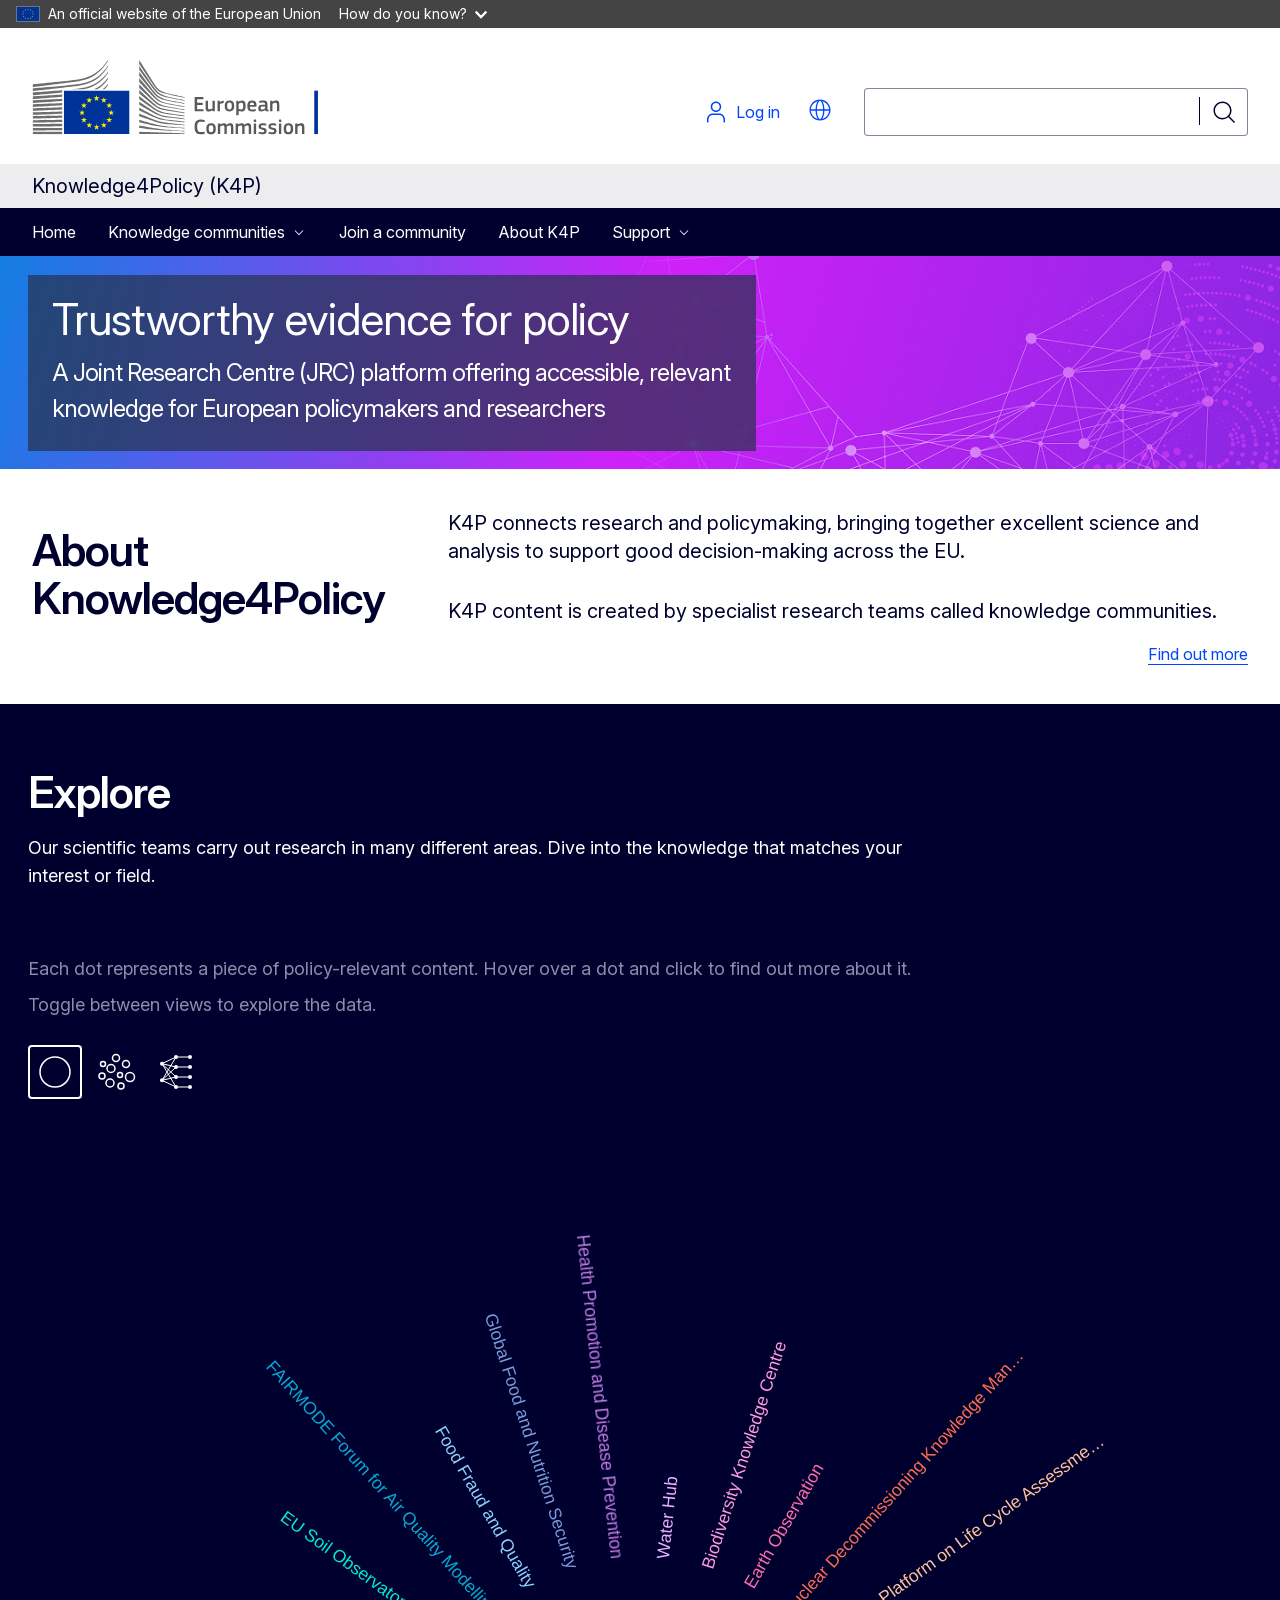
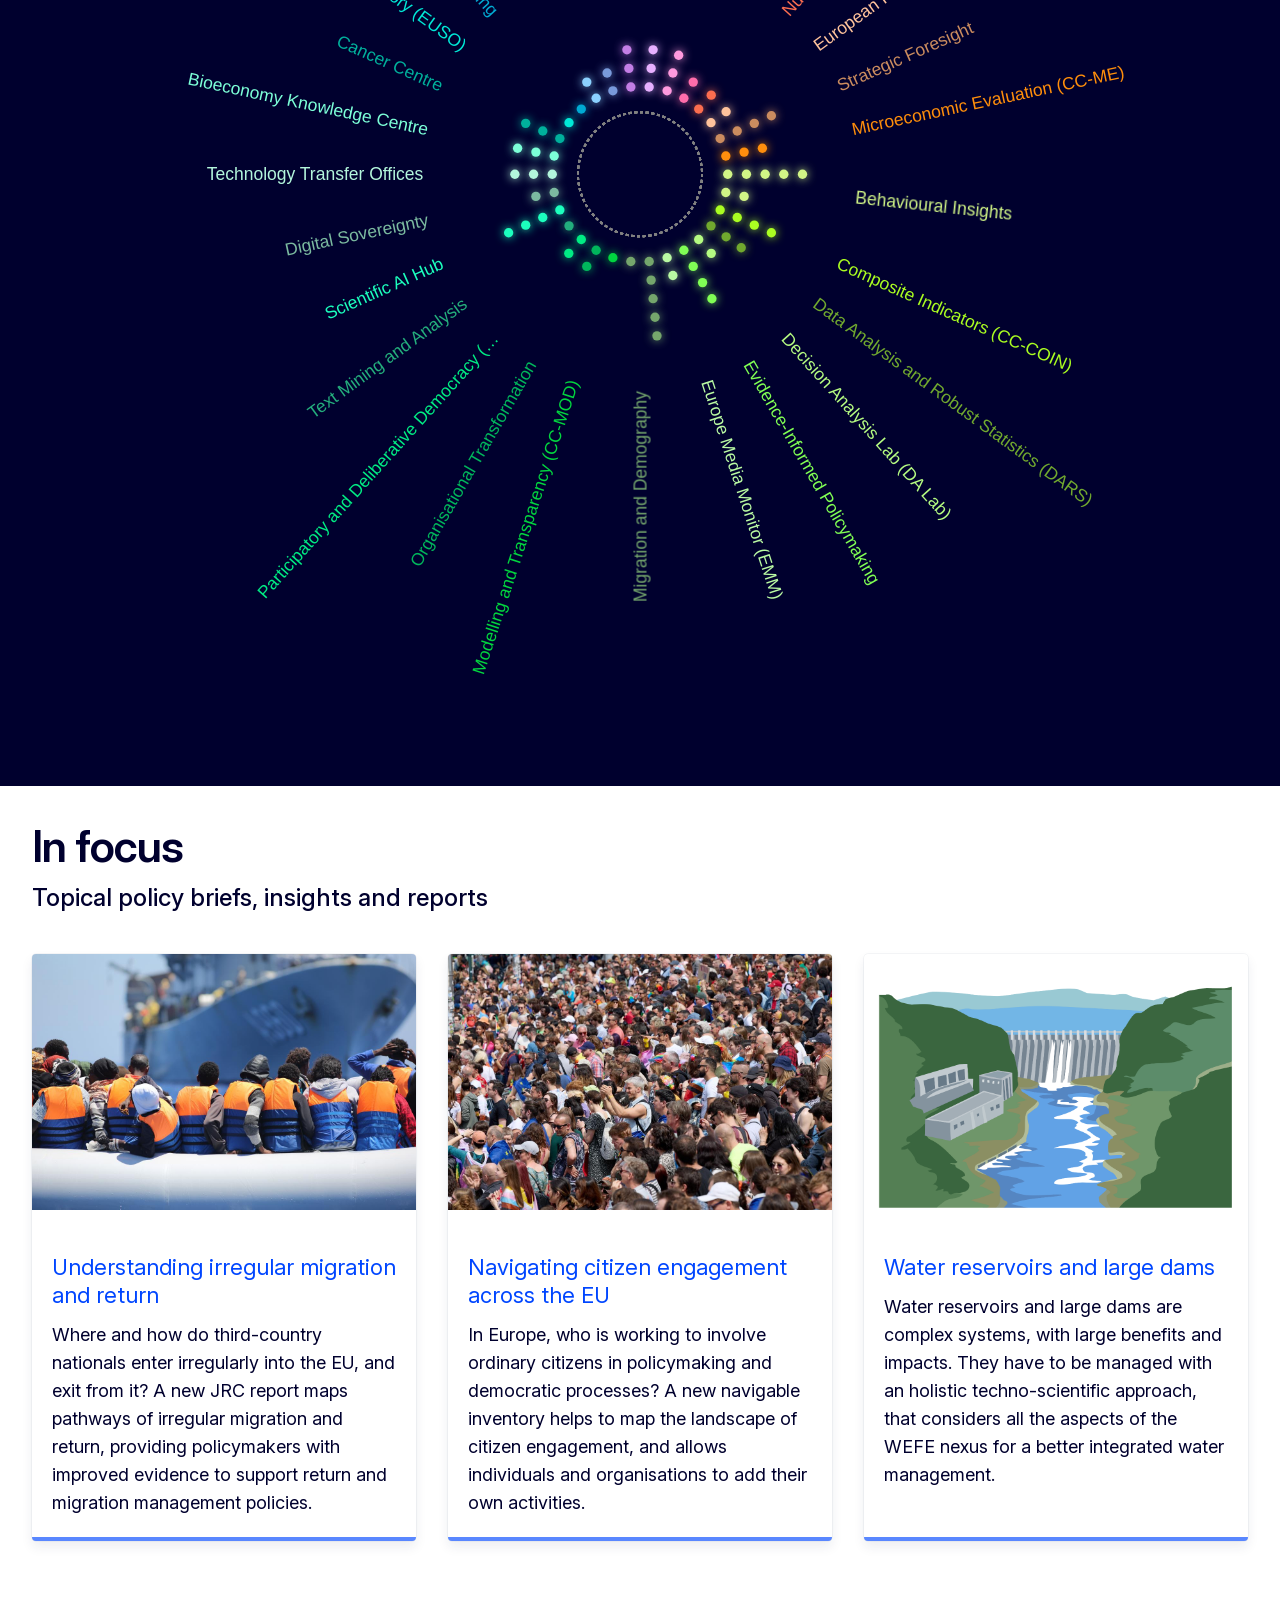
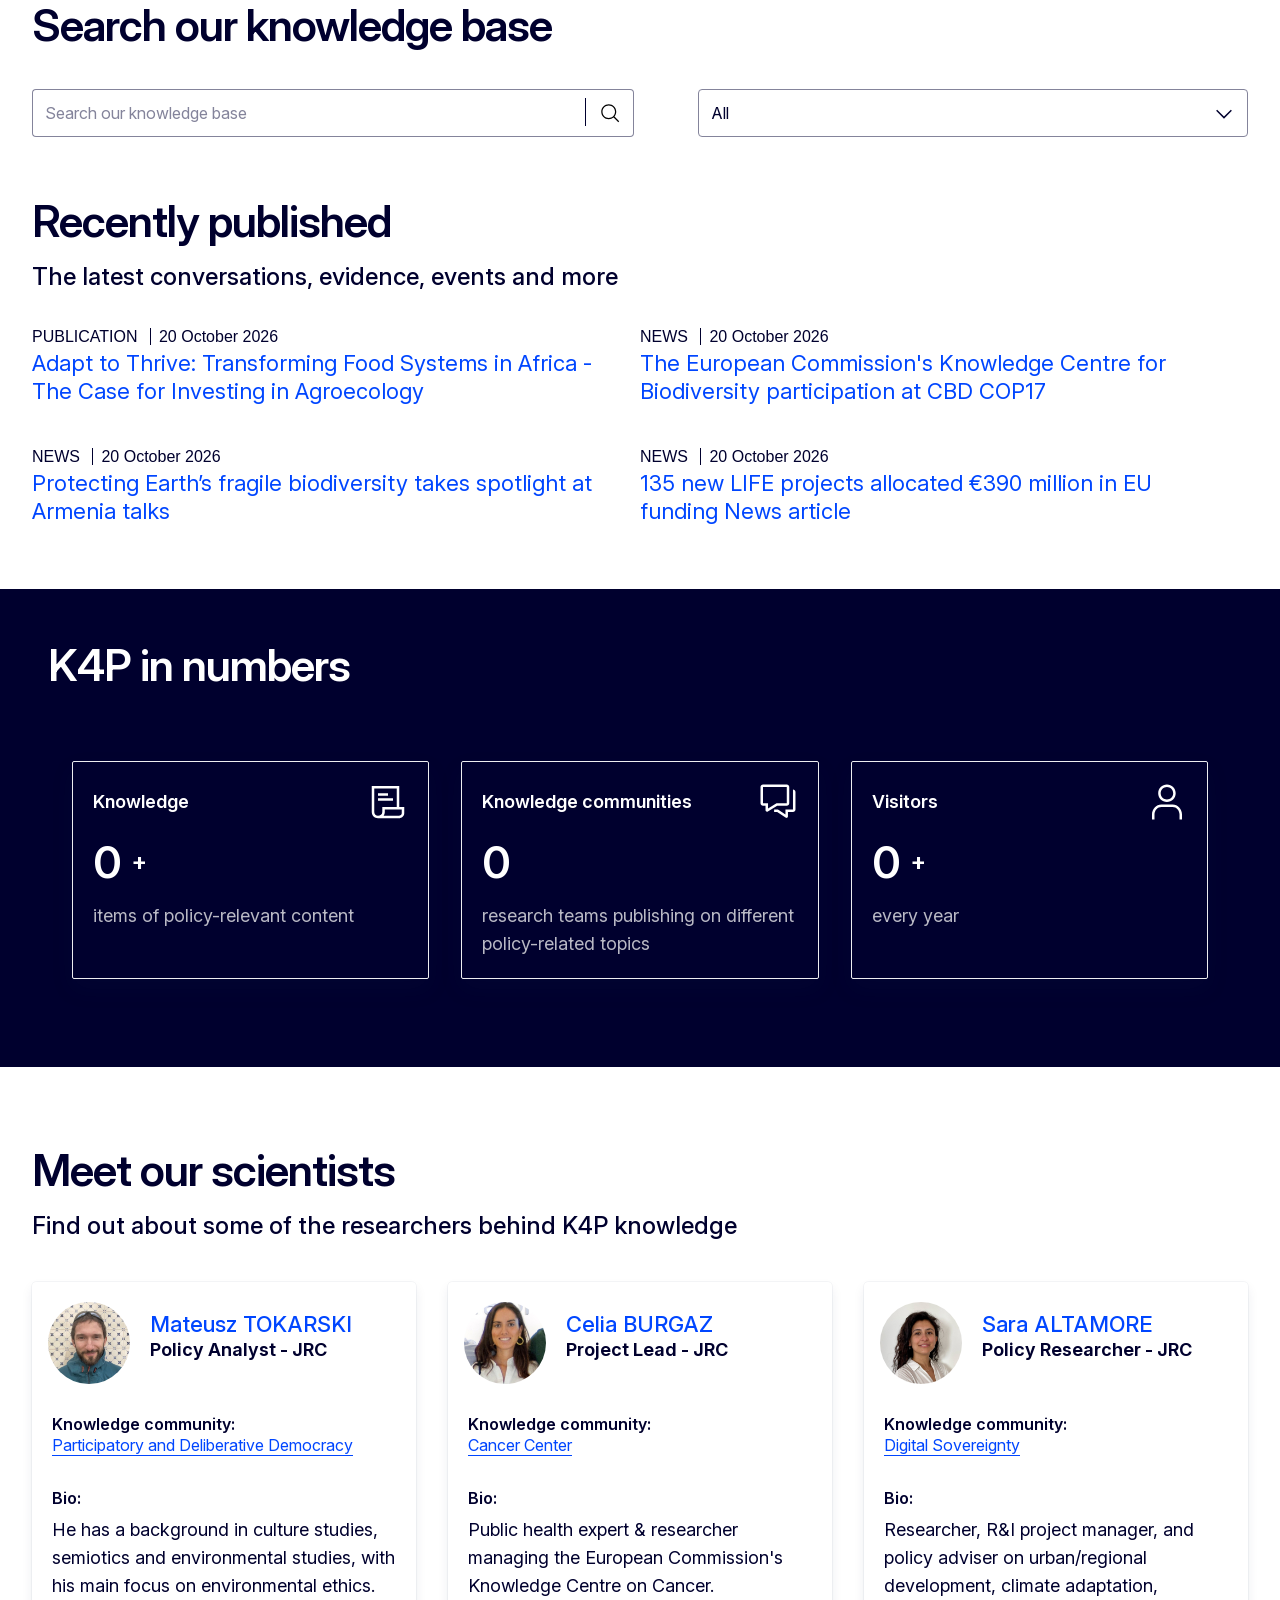
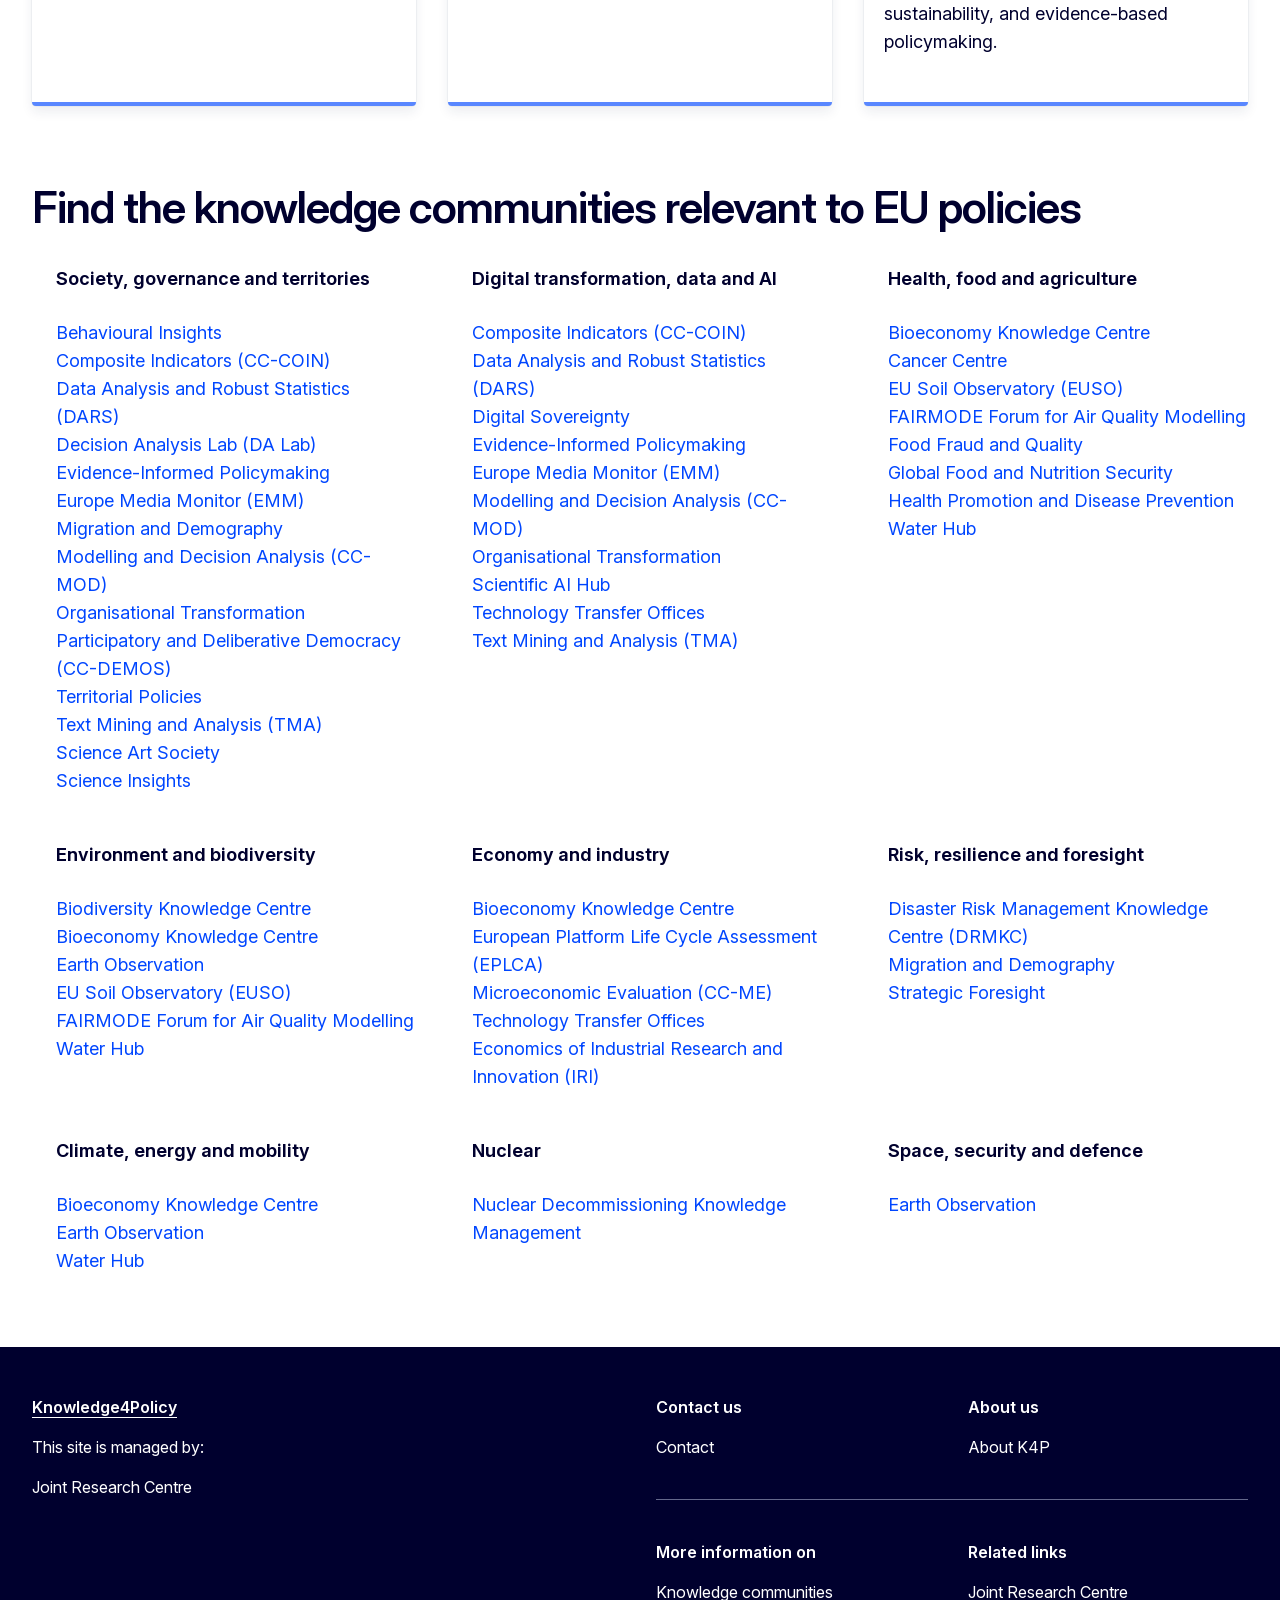
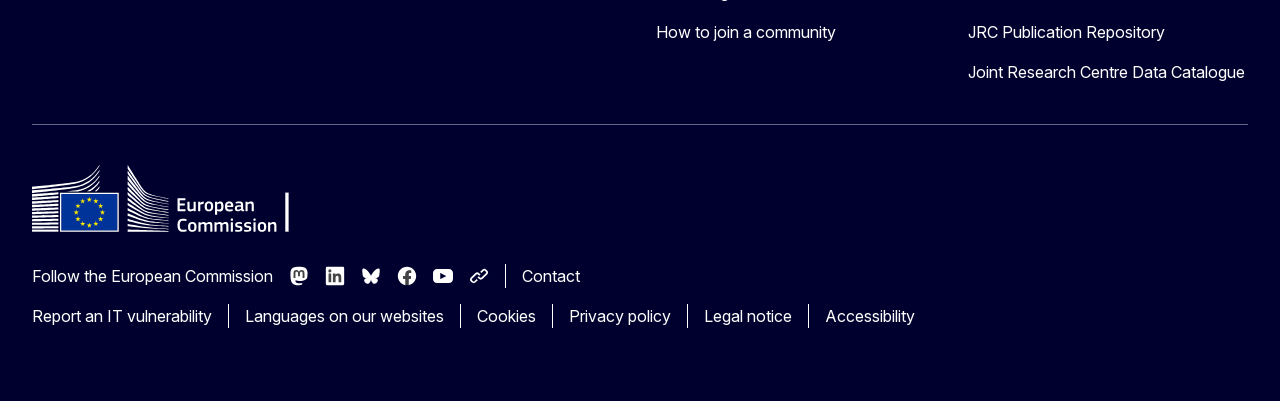
==== commit f1a23e6b: "Add Explore chart data and tolerate missing CSVs Embed topics, KCs, PLCs and their links from data/v" ====
--- a/site/index.html
+++ b/site/index.html
@@ -205,7 +205,7 @@
 
           <div class="ecl-u-mt-5xl ecl-row">
         <div class="ecl-col-12">
-          <script src="assets/k4p/d3.min.js"></script><script src="assets/viz-data.js"></script><script>function k4pCsv(name) { var text = (window.K4P_VIZ_DATA || {})[name]; return text != null ? Promise.resolve(d3.csvParse(text)) : d3.csv("https://knowledge-for-policy.ec.europa.eu/sites/default/files/" + name); }</script><!-- PAGE CONTENT --><div class="ecl-container"><div class="ecl-u-bg-surface-0" style="display: block; left: 50%; margin-inline-start: -50vw; position: relative; width: 100vw;" id="vizSection" data-min-width="768"><div class="ecl-container ecl-u-ph-2xl ecl-u-pt-2xl ecl-u-pb-none"><h2 class="ecl-u-type-heading-2 ecl-u-type-color-white ecl-u-mb-none">Explore</h2><p class="ecl-u-type-paragraph ecl-u-type-color-white">Our scientific teams carry out research in many different areas. Dive into the knowledge that matches your interest or field.</p><div class="ecl-u-mt-l ecl-u-d-flex ecl-u-flex-column ecl-u-align-items-start" style="gap:0.5rem;" id="vizToggleButtons">&nbsp;<p class="ecl-u-type-m ecl-u-mb-none" style="color: rgb(139, 141, 170);">Each dot represents a piece of policy-relevant content. Hover over a dot and click to find out more about it.</p><p class="ecl-u-type-m ecl-u-mt-none ecl-u-mb-s" style="color: rgb(139, 141, 170);">Toggle between views to explore the data.</p><div class="ecl-u-d-flex ecl-u-mv-2xs" style="gap: 0.5rem" role="group" aria-label="Visualisation view"><button id="btnAll" type="button" class="ecl-button ecl-button--secondary ecl-button--inverted ecl-button--icon-only" aria-pressed="true" title="View all policy-relevant content together by Knowledge Community"><span class="ecl-button__container"><span class="ecl-button__label" data-ecl-label="true">View all policy-relevant content together by Knowledge Community</span><svg class="ecl-button__icon" viewBox="0 0 50 50" aria-hidden="true" focusable="false" data-ecl-icon="" style="width: 50px; height: 50px;"><circle cx="25" cy="25" r="15" style="fill: none; stroke: currentcolor; stroke-width: 1.5;"></circle></svg></span></button><button id="btnTopics" type="button" class="ecl-button ecl-button--tertiary ecl-button--inverted ecl-button--icon-only" aria-pressed="false" title="View policy-relevant content grouped by JRC Topic"><span class="ecl-button__container"><span class="ecl-button__label" data-ecl-label="true">View policy-relevant content grouped by JRC Topic</span><svg class="ecl-button__icon" viewBox="0 0 50 50" aria-hidden="true" focusable="false" data-ecl-icon="" style="width: 50px; height: 50px;"><circle cx="25" cy="10.999999999999998" r="3.5000000000000004" style="fill: none; stroke: currentcolor; stroke-width: 1.5;"></circle><circle cx="35" cy="17" r="3.5000000000000004" style="fill: none; stroke: currentcolor; stroke-width: 1.5;"></circle><circle cx="39" cy="30" r="4.5" style="fill: none; stroke: currentcolor; stroke-width: 1.5;"></circle><circle cx="30" cy="39" r="3" style="fill: none; stroke: currentcolor; stroke-width: 1.5;"></circle><circle cx="19" cy="36" r="4" style="fill: none; stroke: currentcolor; stroke-width: 1.5;"></circle><circle cx="10.999999999999998" cy="29" r="3" style="fill: none; stroke: currentcolor; stroke-width: 1.5;"></circle><circle cx="12" cy="17" r="2.5" style="fill: none; stroke: currentcolor; stroke-width: 1.5;"></circle><circle cx="20" cy="21.5" r="4" style="fill: none; stroke: currentcolor; stroke-width: 1.5;"></circle><circle cx="29" cy="28" r="2.5" style="fill: none; stroke: currentcolor; stroke-width: 1.5;"></circle></svg></span></button><button id="btnNetwork" type="button" class="ecl-button ecl-button--tertiary ecl-button--inverted ecl-button--icon-only" aria-pressed="false" title="View data as a three-layer network"><span class="ecl-button__container"><span class="ecl-button__label" data-ecl-label="true">View data as a three-layer network</span><svg class="ecl-button__icon" viewBox="0 0 50 50" aria-hidden="true" focusable="false" data-ecl-icon="" style="width: 50px; height: 50px;"><circle cx="11" cy="16.666666666666668" r="2" style="fill: currentcolor;"></circle><circle cx="11" cy="33.333333333333336" r="2" style="fill: currentcolor;"></circle><circle cx="25" cy="10" r="2" style="fill: currentcolor;"></circle><circle cx="25" cy="20" r="2" style="fill: currentcolor;"></circle><circle cx="25" cy="30" r="2" style="fill: currentcolor;"></circle><circle cx="25" cy="40" r="2" style="fill: currentcolor;"></circle><circle cx="39" cy="10" r="2" style="fill: currentcolor;"></circle><circle cx="39" cy="20" r="2" style="fill: currentcolor;"></circle><circle cx="39" cy="30" r="2" style="fill: currentcolor;"></circle><circle cx="39" cy="40" r="2" style="fill: currentcolor;"></circle><line x1="11" y1="16.666666666666668" x2="25" y2="10" style="stroke: currentcolor; stroke-width: 1;"></line><line x1="11" y1="16.666666666666668" x2="25" y2="20" style="stroke: currentcolor; stroke-width: 1;"></line><line x1="11" y1="16.666666666666668" x2="25" y2="30" style="stroke: currentcolor; stroke-width: 1;"></line><line x1="11" y1="33.333333333333336" x2="25" y2="10" style="stroke: currentcolor; stroke-width: 1;"></line><line x1="11" y1="33.333333333333336" x2="25" y2="20" style="stroke: currentcolor; stroke-width: 1;"></line><line x1="11" y1="33.333333333333336" x2="25" y2="30" style="stroke: currentcolor; stroke-width: 1;"></line><line x1="11" y1="16.666666666666668" x2="25" y2="40" style="stroke: currentcolor; stroke-width: 1;"></line><line x1="11" y1="33.333333333333336" x2="25" y2="40" style="stroke: currentcolor; stroke-width: 1;"></line><line x1="25" y1="10" x2="39" y2="10" style="stroke: currentcolor; stroke-width: 1;"></line><line x1="25" y1="20" x2="39" y2="20" style="stroke: currentcolor; stroke-width: 1;"></line><line x1="25" y1="30" x2="39" y2="30" style="stroke: currentcolor; stroke-width: 1;"></line><line x1="25" y1="40" x2="39" y2="40" style="stroke: currentcolor; stroke-width: 1;"></line></svg></span></button></div></div><!-- Announces view changes to screen readers; visually hidden but
+          <script src="assets/k4p/d3.min.js"></script><script src="assets/viz-data.js"></script><script>function k4pCsv(name) { var text = (window.K4P_VIZ_DATA || {})[name]; return text != null ? Promise.resolve(d3.csvParse(text)) : d3.csv("https://knowledge-for-policy.ec.europa.eu/sites/default/files/" + name).catch(function () { return []; }); }</script><!-- PAGE CONTENT --><div class="ecl-container"><div class="ecl-u-bg-surface-0" style="display: block; left: 50%; margin-inline-start: -50vw; position: relative; width: 100vw;" id="vizSection" data-min-width="768"><div class="ecl-container ecl-u-ph-2xl ecl-u-pt-2xl ecl-u-pb-none"><h2 class="ecl-u-type-heading-2 ecl-u-type-color-white ecl-u-mb-none">Explore</h2><p class="ecl-u-type-paragraph ecl-u-type-color-white">Our scientific teams carry out research in many different areas. Dive into the knowledge that matches your interest or field.</p><div class="ecl-u-mt-l ecl-u-d-flex ecl-u-flex-column ecl-u-align-items-start" style="gap:0.5rem;" id="vizToggleButtons">&nbsp;<p class="ecl-u-type-m ecl-u-mb-none" style="color: rgb(139, 141, 170);">Each dot represents a piece of policy-relevant content. Hover over a dot and click to find out more about it.</p><p class="ecl-u-type-m ecl-u-mt-none ecl-u-mb-s" style="color: rgb(139, 141, 170);">Toggle between views to explore the data.</p><div class="ecl-u-d-flex ecl-u-mv-2xs" style="gap: 0.5rem" role="group" aria-label="Visualisation view"><button id="btnAll" type="button" class="ecl-button ecl-button--secondary ecl-button--inverted ecl-button--icon-only" aria-pressed="true" title="View all policy-relevant content together by Knowledge Community"><span class="ecl-button__container"><span class="ecl-button__label" data-ecl-label="true">View all policy-relevant content together by Knowledge Community</span><svg class="ecl-button__icon" viewBox="0 0 50 50" aria-hidden="true" focusable="false" data-ecl-icon="" style="width: 50px; height: 50px;"><circle cx="25" cy="25" r="15" style="fill: none; stroke: currentcolor; stroke-width: 1.5;"></circle></svg></span></button><button id="btnTopics" type="button" class="ecl-button ecl-button--tertiary ecl-button--inverted ecl-button--icon-only" aria-pressed="false" title="View policy-relevant content grouped by JRC Topic"><span class="ecl-button__container"><span class="ecl-button__label" data-ecl-label="true">View policy-relevant content grouped by JRC Topic</span><svg class="ecl-button__icon" viewBox="0 0 50 50" aria-hidden="true" focusable="false" data-ecl-icon="" style="width: 50px; height: 50px;"><circle cx="25" cy="10.999999999999998" r="3.5000000000000004" style="fill: none; stroke: currentcolor; stroke-width: 1.5;"></circle><circle cx="35" cy="17" r="3.5000000000000004" style="fill: none; stroke: currentcolor; stroke-width: 1.5;"></circle><circle cx="39" cy="30" r="4.5" style="fill: none; stroke: currentcolor; stroke-width: 1.5;"></circle><circle cx="30" cy="39" r="3" style="fill: none; stroke: currentcolor; stroke-width: 1.5;"></circle><circle cx="19" cy="36" r="4" style="fill: none; stroke: currentcolor; stroke-width: 1.5;"></circle><circle cx="10.999999999999998" cy="29" r="3" style="fill: none; stroke: currentcolor; stroke-width: 1.5;"></circle><circle cx="12" cy="17" r="2.5" style="fill: none; stroke: currentcolor; stroke-width: 1.5;"></circle><circle cx="20" cy="21.5" r="4" style="fill: none; stroke: currentcolor; stroke-width: 1.5;"></circle><circle cx="29" cy="28" r="2.5" style="fill: none; stroke: currentcolor; stroke-width: 1.5;"></circle></svg></span></button><button id="btnNetwork" type="button" class="ecl-button ecl-button--tertiary ecl-button--inverted ecl-button--icon-only" aria-pressed="false" title="View data as a three-layer network"><span class="ecl-button__container"><span class="ecl-button__label" data-ecl-label="true">View data as a three-layer network</span><svg class="ecl-button__icon" viewBox="0 0 50 50" aria-hidden="true" focusable="false" data-ecl-icon="" style="width: 50px; height: 50px;"><circle cx="11" cy="16.666666666666668" r="2" style="fill: currentcolor;"></circle><circle cx="11" cy="33.333333333333336" r="2" style="fill: currentcolor;"></circle><circle cx="25" cy="10" r="2" style="fill: currentcolor;"></circle><circle cx="25" cy="20" r="2" style="fill: currentcolor;"></circle><circle cx="25" cy="30" r="2" style="fill: currentcolor;"></circle><circle cx="25" cy="40" r="2" style="fill: currentcolor;"></circle><circle cx="39" cy="10" r="2" style="fill: currentcolor;"></circle><circle cx="39" cy="20" r="2" style="fill: currentcolor;"></circle><circle cx="39" cy="30" r="2" style="fill: currentcolor;"></circle><circle cx="39" cy="40" r="2" style="fill: currentcolor;"></circle><line x1="11" y1="16.666666666666668" x2="25" y2="10" style="stroke: currentcolor; stroke-width: 1;"></line><line x1="11" y1="16.666666666666668" x2="25" y2="20" style="stroke: currentcolor; stroke-width: 1;"></line><line x1="11" y1="16.666666666666668" x2="25" y2="30" style="stroke: currentcolor; stroke-width: 1;"></line><line x1="11" y1="33.333333333333336" x2="25" y2="10" style="stroke: currentcolor; stroke-width: 1;"></line><line x1="11" y1="33.333333333333336" x2="25" y2="20" style="stroke: currentcolor; stroke-width: 1;"></line><line x1="11" y1="33.333333333333336" x2="25" y2="30" style="stroke: currentcolor; stroke-width: 1;"></line><line x1="11" y1="16.666666666666668" x2="25" y2="40" style="stroke: currentcolor; stroke-width: 1;"></line><line x1="11" y1="33.333333333333336" x2="25" y2="40" style="stroke: currentcolor; stroke-width: 1;"></line><line x1="25" y1="10" x2="39" y2="10" style="stroke: currentcolor; stroke-width: 1;"></line><line x1="25" y1="20" x2="39" y2="20" style="stroke: currentcolor; stroke-width: 1;"></line><line x1="25" y1="30" x2="39" y2="30" style="stroke: currentcolor; stroke-width: 1;"></line><line x1="25" y1="40" x2="39" y2="40" style="stroke: currentcolor; stroke-width: 1;"></line></svg></span></button></div></div><!-- Announces view changes to screen readers; visually hidden but
                                                                                                                                                                                        still exposed to assistive tech --><div class="ecl-u-sr-only" id="vizLiveRegion" role="status" aria-live="polite">&nbsp;</div><div style="align-items:flex-start;display:flex;position:relative;" id="vizWrapper"><div style="background-color:rgba(0, 0, 46, 0.6);cursor:pointer;display:none;inset:0;opacity:0;position:absolute;transition:opacity 0.4s ease;z-index:1;" id="vizOverlay">&nbsp;</div><div class="ecl-u-pa-2xl ecl-u-bg-surface-0" style="flex:1;min-width:0;position:relative;transition:flex 0.4s ease;z-index:0;" id="graph">&nbsp;<svg aria-hidden="true" viewBox="0 0 1300 1360" preserveAspectRatio="xMidYMid meet" style="display: block; width: 100%; height: auto; user-select: none;"><g transform="translate(650, 710)"><g id="networkLayer" style="opacity: 0; pointer-events: none;"><g><path d="M-265.24,-520 C-169.32000000000002,-520 -169.32000000000002,-564.1071428571429 -73.40000000000002,-564.1071428571429" stroke="#d1f586" stroke-width="2" stroke-opacity="0.35" fill="none"></path><path d="M-265.24,-520 C-169.32000000000002,-520 -169.32000000000002,-522.3214285714286 -73.40000000000002,-522.3214285714286" stroke="#aafd21" stroke-width="2" stroke-opacity="0.35" fill="none"></path><path d="M-265.24,-520 C-169.32000000000002,-520 -169.32000000000002,-480.5357142857143 -73.40000000000002,-480.5357142857143" stroke="#71a92f" stroke-width="2" stroke-opacity="0.35" fill="none"></path><path d="M-265.24,-520 C-169.32000000000002,-520 -169.32000000000002,-438.75 -73.40000000000002,-438.75" stroke="#b5fb82" stroke-width="2" stroke-opacity="0.35" fill="none"></path><path d="M-265.24,-520 C-169.32000000000002,-520 -169.32000000000002,-396.9642857142857 -73.40000000000002,-396.9642857142857" stroke="#80ff54" stroke-width="2" stroke-opacity="0.35" fill="none"></path><path d="M-265.24,-520 C-169.32000000000002,-520 -169.32000000000002,-355.17857142857144 -73.40000000000002,-355.17857142857144" stroke="#b9f9a3" stroke-width="2" stroke-opacity="0.35" fill="none"></path><path d="M-265.24,-520 C-169.32000000000002,-520 -169.32000000000002,-313.39285714285717 -73.40000000000002,-313.39285714285717" stroke="#74a66c" stroke-width="2" stroke-opacity="0.35" fill="none"></path><path d="M-265.24,-520 C-169.32000000000002,-520 -169.32000000000002,-271.60714285714283 -73.40000000000002,-271.60714285714283" stroke="#02d53f" stroke-width="2" stroke-opacity="0.35" fill="none"></path><path d="M-265.24,-520 C-169.32000000000002,-520 -169.32000000000002,-229.82142857142856 -73.40000000000002,-229.82142857142856" stroke="#00b65c" stroke-width="2" stroke-opacity="0.35" fill="none"></path><path d="M-265.24,-520 C-169.32000000000002,-520 -169.32000000000002,-188.03571428571428 -73.40000000000002,-188.03571428571428" stroke="#01ec84" stroke-width="2" stroke-opacity="0.35" fill="none"></path><path d="M-265.24,-520 C-169.32000000000002,-520 -169.32000000000002,-146.25 -73.40000000000002,-146.25" stroke="#24ae7d" stroke-width="2" stroke-opacity="0.35" fill="none"></path><path d="M-265.24,-390 C-169.32000000000002,-390 -169.32000000000002,-104.46428571428572 -73.40000000000002,-104.46428571428572" stroke="#1cffbe" stroke-width="2" stroke-opacity="0.35" fill="none"></path><path d="M-265.24,-390 C-169.32000000000002,-390 -169.32000000000002,-522.3214285714286 -73.40000000000002,-522.3214285714286" stroke="#aafd21" stroke-width="2" stroke-opacity="0.35" fill="none"></path><path d="M-265.24,-390 C-169.32000000000002,-390 -169.32000000000002,-480.5357142857143 -73.40000000000002,-480.5357142857143" stroke="#71a92f" stroke-width="2" stroke-opacity="0.35" fill="none"></path><path d="M-265.24,-390 C-169.32000000000002,-390 -169.32000000000002,-62.678571428571445 -73.40000000000002,-62.678571428571445" stroke="#7bbaa0" stroke-width="2" stroke-opacity="0.35" fill="none"></path><path d="M-265.24,-390 C-169.32000000000002,-390 -169.32000000000002,-396.9642857142857 -73.40000000000002,-396.9642857142857" stroke="#80ff54" stroke-width="2" stroke-opacity="0.35" fill="none"></path><path d="M-265.24,-390 C-169.32000000000002,-390 -169.32000000000002,-355.17857142857144 -73.40000000000002,-355.17857142857144" stroke="#b9f9a3" stroke-width="2" stroke-opacity="0.35" fill="none"></path><path d="M-265.24,-390 C-169.32000000000002,-390 -169.32000000000002,-271.60714285714283 -73.40000000000002,-271.60714285714283" stroke="#02d53f" stroke-width="2" stroke-opacity="0.35" fill="none"></path><path d="M-265.24,-390 C-169.32000000000002,-390 -169.32000000000002,-229.82142857142856 -73.40000000000002,-229.82142857142856" stroke="#00b65c" stroke-width="2" stroke-opacity="0.35" fill="none"></path><path d="M-265.24,-390 C-169.32000000000002,-390 -169.32000000000002,-146.25 -73.40000000000002,-146.25" stroke="#24ae7d" stroke-width="2" stroke-opacity="0.35" fill="none"></path><path d="M-265.24,-390 C-169.32000000000002,-390 -169.32000000000002,-20.89285714285711 -73.40000000000002,-20.89285714285711" stroke="#b3f6dc" stroke-width="2" stroke-opacity="0.35" fill="none"></path><path d="M-265.24,-260 C-169.32000000000002,-260 -169.32000000000002,20.89285714285711 -73.40000000000002,20.89285714285711" stroke="#7cffd8" stroke-width="2" stroke-opacity="0.35" fill="none"></path><path d="M-265.24,-260 C-169.32000000000002,-260 -169.32000000000002,62.678571428571445 -73.40000000000002,62.678571428571445" stroke="#01b09c" stroke-width="2" stroke-opacity="0.35" fill="none"></path><path d="M-265.24,-260 C-169.32000000000002,-260 -169.32000000000002,104.46428571428567 -73.40000000000002,104.46428571428567" stroke="#01e9d7" stroke-width="2" stroke-opacity="0.35" fill="none"></path><path d="M-265.24,-260 C-169.32000000000002,-260 -169.32000000000002,146.25 -73.40000000000002,146.25" stroke="#02aad3" stroke-width="2" stroke-opacity="0.35" fill="none"></path><path d="M-265.24,-260 C-169.32000000000002,-260 -169.32000000000002,188.03571428571433 -73.40000000000002,188.03571428571433" stroke="#8bd1ff" stroke-width="2" stroke-opacity="0.35" fill="none"></path><path d="M-265.24,-260 C-169.32000000000002,-260 -169.32000000000002,229.82142857142856 -73.40000000000002,229.82142857142856" stroke="#799adb" stroke-width="2" stroke-opacity="0.35" fill="none"></path><path d="M-265.24,-260 C-169.32000000000002,-260 -169.32000000000002,271.6071428571429 -73.40000000000002,271.6071428571429" stroke="#c37ee5" stroke-width="2" stroke-opacity="0.35" fill="none"></path><path d="M-265.24,-260 C-169.32000000000002,-260 -169.32000000000002,313.3928571428571 -73.40000000000002,313.3928571428571" stroke="#e7b0ff" stroke-width="2" stroke-opacity="0.35" fill="none"></path><path d="M-265.24,-130 C-169.32000000000002,-130 -169.32000000000002,355.17857142857144 -73.40000000000002,355.17857142857144" stroke="#ff9ade" stroke-width="2" stroke-opacity="0.35" fill="none"></path><path d="M-265.24,-130 C-169.32000000000002,-130 -169.32000000000002,20.89285714285711 -73.40000000000002,20.89285714285711" stroke="#7cffd8" stroke-width="2" stroke-opacity="0.35" fill="none"></path><path d="M-265.24,-130 C-169.32000000000002,-130 -169.32000000000002,396.96428571428567 -73.40000000000002,396.96428571428567" stroke="#ff6dab" stroke-width="2" stroke-opacity="0.35" fill="none"></path><path d="M-265.24,-130 C-169.32000000000002,-130 -169.32000000000002,104.46428571428567 -73.40000000000002,104.46428571428567" stroke="#01e9d7" stroke-width="2" stroke-opacity="0.35" fill="none"></path><path d="M-265.24,-130 C-169.32000000000002,-130 -169.32000000000002,146.25 -73.40000000000002,146.25" stroke="#02aad3" stroke-width="2" stroke-opacity="0.35" fill="none"></path><path d="M-265.24,-130 C-169.32000000000002,-130 -169.32000000000002,438.75 -73.40000000000002,438.75" stroke="#fc6d50" stroke-width="2" stroke-opacity="0.35" fill="none"></path><path d="M-265.24,-130 C-169.32000000000002,-130 -169.32000000000002,313.3928571428571 -73.40000000000002,313.3928571428571" stroke="#e7b0ff" stroke-width="2" stroke-opacity="0.35" fill="none"></path><path d="M-265.24,0 C-169.32000000000002,0 -169.32000000000002,20.89285714285711 -73.40000000000002,20.89285714285711" stroke="#7cffd8" stroke-width="2" stroke-opacity="0.35" fill="none"></path><path d="M-265.24,0 C-169.32000000000002,0 -169.32000000000002,480.5357142857142 -73.40000000000002,480.5357142857142" stroke="#ffc39c" stroke-width="2" stroke-opacity="0.35" fill="none"></path><path d="M-265.24,0 C-169.32000000000002,0 -169.32000000000002,-20.89285714285711 -73.40000000000002,-20.89285714285711" stroke="#b3f6dc" stroke-width="2" stroke-opacity="0.35" fill="none"></path><path d="M-265.24,0 C-169.32000000000002,0 -169.32000000000002,564.1071428571429 -73.40000000000002,564.1071428571429" stroke="#ff8e0b" stroke-width="2" stroke-opacity="0.35" fill="none"></path><path d="M-265.24,130 C-169.32000000000002,130 -169.32000000000002,522.3214285714287 -73.40000000000002,522.3214285714287" stroke="#cb8c5f" stroke-width="2" stroke-opacity="0.35" fill="none"></path><path d="M-265.24,130 C-169.32000000000002,130 -169.32000000000002,-313.39285714285717 -73.40000000000002,-313.39285714285717" stroke="#74a66c" stroke-width="2" stroke-opacity="0.35" fill="none"></path><path d="M-265.24,260 C-169.32000000000002,260 -169.32000000000002,20.89285714285711 -73.40000000000002,20.89285714285711" stroke="#7cffd8" stroke-width="2" stroke-opacity="0.35" fill="none"></path><path d="M-265.24,260 C-169.32000000000002,260 -169.32000000000002,396.96428571428567 -73.40000000000002,396.96428571428567" stroke="#ff6dab" stroke-width="2" stroke-opacity="0.35" fill="none"></path><path d="M-265.24,260 C-169.32000000000002,260 -169.32000000000002,313.3928571428571 -73.40000000000002,313.3928571428571" stroke="#e7b0ff" stroke-width="2" stroke-opacity="0.35" fill="none"></path><path d="M-265.24,390 C-169.32000000000002,390 -169.32000000000002,438.75 -73.40000000000002,438.75" stroke="#fc6d50" stroke-width="2" stroke-opacity="0.35" fill="none"></path><path d="M-265.24,520 C-169.32000000000002,520 -169.32000000000002,396.96428571428567 -73.40000000000002,396.96428571428567" stroke="#ff6dab" stroke-width="2" stroke-opacity="0.35" fill="none"></path></g><g><path d="M-57.800000000000026,-564.1071428571429 C132.5,-564.1071428571429 132.5,-564.1071428571429 322.8,-564.1071428571429" stroke="#d1f586" stroke-width="1.5" stroke-opacity="0.25" fill="none"></path><path d="M-57.800000000000026,-564.1071428571429 C141.6,-564.1071428571429 141.6,-564.1071428571429 341,-564.1071428571429" stroke="#d1f586" stroke-width="1.5" stroke-opacity="0.25" fill="none"></path><path d="M-57.800000000000026,-564.1071428571429 C150.7,-564.1071428571429 150.7,-564.1071428571429 359.2,-564.1071428571429" stroke="#d1f586" stroke-width="1.5" stroke-opacity="0.25" fill="none"></path><path d="M-57.800000000000026,-564.1071428571429 C159.8,-564.1071428571429 159.8,-564.1071428571429 377.40000000000003,-564.1071428571429" stroke="#d1f586" stroke-width="1.5" stroke-opacity="0.25" fill="none"></path><path d="M-57.800000000000026,-564.1071428571429 C168.9,-564.1071428571429 168.9,-564.1071428571429 395.6,-564.1071428571429" stroke="#d1f586" stroke-width="1.5" stroke-opacity="0.25" fill="none"></path><path d="M-57.800000000000026,-564.1071428571429 C178,-564.1071428571429 178,-564.1071428571429 413.8,-564.1071428571429" stroke="#d1f586" stroke-width="1.5" stroke-opacity="0.25" fill="none"></path><path d="M-57.800000000000026,-564.1071428571429 C187.1,-564.1071428571429 187.1,-564.1071428571429 432,-564.1071428571429" stroke="#d1f586" stroke-width="1.5" stroke-opacity="0.25" fill="none"></path><path d="M-57.800000000000026,-522.3214285714286 C132.5,-522.3214285714286 132.5,-522.3214285714286 322.8,-522.3214285714286" stroke="#aafd21" stroke-width="1.5" stroke-opacity="0.25" fill="none"></path><path d="M-57.800000000000026,-522.3214285714286 C141.6,-522.3214285714286 141.6,-522.3214285714286 341,-522.3214285714286" stroke="#aafd21" stroke-width="1.5" stroke-opacity="0.25" fill="none"></path><path d="M-57.800000000000026,-522.3214285714286 C150.7,-522.3214285714286 150.7,-522.3214285714286 359.2,-522.3214285714286" stroke="#aafd21" stroke-width="1.5" stroke-opacity="0.25" fill="none"></path><path d="M-57.800000000000026,-522.3214285714286 C159.8,-522.3214285714286 159.8,-522.3214285714286 377.40000000000003,-522.3214285714286" stroke="#aafd21" stroke-width="1.5" stroke-opacity="0.25" fill="none"></path><path d="M-57.800000000000026,-480.5357142857143 C132.5,-480.5357142857143 132.5,-480.5357142857143 322.8,-480.5357142857143" stroke="#71a92f" stroke-width="1.5" stroke-opacity="0.25" fill="none"></path><path d="M-57.800000000000026,-480.5357142857143 C141.6,-480.5357142857143 141.6,-480.5357142857143 341,-480.5357142857143" stroke="#71a92f" stroke-width="1.5" stroke-opacity="0.25" fill="none"></path><path d="M-57.800000000000026,-480.5357142857143 C150.7,-480.5357142857143 150.7,-480.5357142857143 359.2,-480.5357142857143" stroke="#71a92f" stroke-width="1.5" stroke-opacity="0.25" fill="none"></path><path d="M-57.800000000000026,-438.75 C132.5,-438.75 132.5,-438.75 322.8,-438.75" stroke="#b5fb82" stroke-width="1.5" stroke-opacity="0.25" fill="none"></path><path d="M-57.800000000000026,-438.75 C141.6,-438.75 141.6,-438.75 341,-438.75" stroke="#b5fb82" stroke-width="1.5" stroke-opacity="0.25" fill="none"></path><path d="M-57.800000000000026,-396.9642857142857 C132.5,-396.9642857142857 132.5,-396.9642857142857 322.8,-396.9642857142857" stroke="#80ff54" stroke-width="1.5" stroke-opacity="0.25" fill="none"></path><path d="M-57.800000000000026,-396.9642857142857 C141.6,-396.9642857142857 141.6,-396.9642857142857 341,-396.9642857142857" stroke="#80ff54" stroke-width="1.5" stroke-opacity="0.25" fill="none"></path><path d="M-57.800000000000026,-396.9642857142857 C150.7,-396.9642857142857 150.7,-396.9642857142857 359.2,-396.9642857142857" stroke="#80ff54" stroke-width="1.5" stroke-opacity="0.25" fill="none"></path><path d="M-57.800000000000026,-396.9642857142857 C159.8,-396.9642857142857 159.8,-396.9642857142857 377.40000000000003,-396.9642857142857" stroke="#80ff54" stroke-width="1.5" stroke-opacity="0.25" fill="none"></path><path d="M-57.800000000000026,-355.17857142857144 C132.5,-355.17857142857144 132.5,-355.17857142857144 322.8,-355.17857142857144" stroke="#b9f9a3" stroke-width="1.5" stroke-opacity="0.25" fill="none"></path><path d="M-57.800000000000026,-355.17857142857144 C141.6,-355.17857142857144 141.6,-355.17857142857144 341,-355.17857142857144" stroke="#b9f9a3" stroke-width="1.5" stroke-opacity="0.25" fill="none"></path><path d="M-57.800000000000026,-313.39285714285717 C132.5,-313.39285714285717 132.5,-313.39285714285717 322.8,-313.39285714285717" stroke="#74a66c" stroke-width="1.5" stroke-opacity="0.25" fill="none"></path><path d="M-57.800000000000026,-313.39285714285717 C141.6,-313.39285714285717 141.6,-313.39285714285717 341,-313.39285714285717" stroke="#74a66c" stroke-width="1.5" stroke-opacity="0.25" fill="none"></path><path d="M-57.800000000000026,-313.39285714285717 C150.7,-313.39285714285717 150.7,-313.39285714285717 359.2,-313.39285714285717" stroke="#74a66c" stroke-width="1.5" stroke-opacity="0.25" fill="none"></path><path d="M-57.800000000000026,-313.39285714285717 C159.8,-313.39285714285717 159.8,-313.39285714285717 377.40000000000003,-313.39285714285717" stroke="#74a66c" stroke-width="1.5" stroke-opacity="0.25" fill="none"></path><path d="M-57.800000000000026,-313.39285714285717 C168.9,-313.39285714285717 168.9,-313.39285714285717 395.6,-313.39285714285717" stroke="#74a66c" stroke-width="1.5" stroke-opacity="0.25" fill="none"></path><path d="M-57.800000000000026,-313.39285714285717 C178,-313.39285714285717 178,-313.39285714285717 413.8,-313.39285714285717" stroke="#74a66c" stroke-width="1.5" stroke-opacity="0.25" fill="none"></path><path d="M-57.800000000000026,-271.60714285714283 C132.5,-271.60714285714283 132.5,-271.60714285714283 322.8,-271.60714285714283" stroke="#02d53f" stroke-width="1.5" stroke-opacity="0.25" fill="none"></path><path d="M-57.800000000000026,-229.82142857142856 C132.5,-229.82142857142856 132.5,-229.82142857142856 322.8,-229.82142857142856" stroke="#00b65c" stroke-width="1.5" stroke-opacity="0.25" fill="none"></path><path d="M-57.800000000000026,-229.82142857142856 C141.6,-229.82142857142856 141.6,-229.82142857142856 341,-229.82142857142856" stroke="#00b65c" stroke-width="1.5" stroke-opacity="0.25" fill="none"></path><path d="M-57.800000000000026,-188.03571428571428 C132.5,-188.03571428571428 132.5,-188.03571428571428 322.8,-188.03571428571428" stroke="#01ec84" stroke-width="1.5" stroke-opacity="0.25" fill="none"></path><path d="M-57.800000000000026,-146.25 C132.5,-146.25 132.5,-146.25 322.8,-146.25" stroke="#24ae7d" stroke-width="1.5" stroke-opacity="0.25" fill="none"></path><path d="M-57.800000000000026,-104.46428571428572 C132.5,-104.46428571428572 132.5,-104.46428571428572 322.8,-104.46428571428572" stroke="#1cffbe" stroke-width="1.5" stroke-opacity="0.25" fill="none"></path><path d="M-57.800000000000026,-104.46428571428572 C141.6,-104.46428571428572 141.6,-104.46428571428572 341,-104.46428571428572" stroke="#1cffbe" stroke-width="1.5" stroke-opacity="0.25" fill="none"></path><path d="M-57.800000000000026,-104.46428571428572 C150.7,-104.46428571428572 150.7,-104.46428571428572 359.2,-104.46428571428572" stroke="#1cffbe" stroke-width="1.5" stroke-opacity="0.25" fill="none"></path><path d="M-57.800000000000026,-104.46428571428572 C159.8,-104.46428571428572 159.8,-104.46428571428572 377.40000000000003,-104.46428571428572" stroke="#1cffbe" stroke-width="1.5" stroke-opacity="0.25" fill="none"></path><path d="M-57.800000000000026,-20.89285714285711 C132.5,-20.89285714285711 132.5,-20.89285714285711 322.8,-20.89285714285711" stroke="#b3f6dc" stroke-width="1.5" stroke-opacity="0.25" fill="none"></path><path d="M-57.800000000000026,-20.89285714285711 C141.6,-20.89285714285711 141.6,-20.89285714285711 341,-20.89285714285711" stroke="#b3f6dc" stroke-width="1.5" stroke-opacity="0.25" fill="none"></path><path d="M-57.800000000000026,-20.89285714285711 C150.7,-20.89285714285711 150.7,-20.89285714285711 359.2,-20.89285714285711" stroke="#b3f6dc" stroke-width="1.5" stroke-opacity="0.25" fill="none"></path><path d="M-57.800000000000026,-62.678571428571445 C132.5,-62.678571428571445 132.5,-62.678571428571445 322.8,-62.678571428571445" stroke="#7bbaa0" stroke-width="1.5" stroke-opacity="0.25" fill="none"></path><path d="M-57.800000000000026,-62.678571428571445 C141.6,-62.678571428571445 141.6,-62.678571428571445 341,-62.678571428571445" stroke="#7bbaa0" stroke-width="1.5" stroke-opacity="0.25" fill="none"></path><path d="M-57.800000000000026,20.89285714285711 C132.5,20.89285714285711 132.5,20.89285714285711 322.8,20.89285714285711" stroke="#7cffd8" stroke-width="1.5" stroke-opacity="0.25" fill="none"></path><path d="M-57.800000000000026,20.89285714285711 C141.6,20.89285714285711 141.6,20.89285714285711 341,20.89285714285711" stroke="#7cffd8" stroke-width="1.5" stroke-opacity="0.25" fill="none"></path><path d="M-57.800000000000026,20.89285714285711 C150.7,20.89285714285711 150.7,20.89285714285711 359.2,20.89285714285711" stroke="#7cffd8" stroke-width="1.5" stroke-opacity="0.25" fill="none"></path><path d="M-57.800000000000026,62.678571428571445 C132.5,62.678571428571445 132.5,62.678571428571445 322.8,62.678571428571445" stroke="#01b09c" stroke-width="1.5" stroke-opacity="0.25" fill="none"></path><path d="M-57.800000000000026,62.678571428571445 C141.6,62.678571428571445 141.6,62.678571428571445 341,62.678571428571445" stroke="#01b09c" stroke-width="1.5" stroke-opacity="0.25" fill="none"></path><path d="M-57.800000000000026,62.678571428571445 C150.7,62.678571428571445 150.7,62.678571428571445 359.2,62.678571428571445" stroke="#01b09c" stroke-width="1.5" stroke-opacity="0.25" fill="none"></path><path d="M-57.800000000000026,104.46428571428567 C132.5,104.46428571428567 132.5,104.46428571428567 322.8,104.46428571428567" stroke="#01e9d7" stroke-width="1.5" stroke-opacity="0.25" fill="none"></path><path d="M-57.800000000000026,146.25 C132.5,146.25 132.5,146.25 322.8,146.25" stroke="#02aad3" stroke-width="1.5" stroke-opacity="0.25" fill="none"></path><path d="M-57.800000000000026,188.03571428571433 C132.5,188.03571428571433 132.5,188.03571428571433 322.8,188.03571428571433" stroke="#8bd1ff" stroke-width="1.5" stroke-opacity="0.25" fill="none"></path><path d="M-57.800000000000026,229.82142857142856 C132.5,229.82142857142856 132.5,229.82142857142856 322.8,229.82142857142856" stroke="#799adb" stroke-width="1.5" stroke-opacity="0.25" fill="none"></path><path d="M-57.800000000000026,229.82142857142856 C141.6,229.82142857142856 141.6,229.82142857142856 341,229.82142857142856" stroke="#799adb" stroke-width="1.5" stroke-opacity="0.25" fill="none"></path><path d="M-57.800000000000026,271.6071428571429 C132.5,271.6071428571429 132.5,271.6071428571429 322.8,271.6071428571429" stroke="#c37ee5" stroke-width="1.5" stroke-opacity="0.25" fill="none"></path><path d="M-57.800000000000026,271.6071428571429 C141.6,271.6071428571429 141.6,271.6071428571429 341,271.6071428571429" stroke="#c37ee5" stroke-width="1.5" stroke-opacity="0.25" fill="none"></path><path d="M-57.800000000000026,271.6071428571429 C150.7,271.6071428571429 150.7,271.6071428571429 359.2,271.6071428571429" stroke="#c37ee5" stroke-width="1.5" stroke-opacity="0.25" fill="none"></path><path d="M-57.800000000000026,188.03571428571433 C141.6,188.03571428571433 141.6,188.03571428571433 341,188.03571428571433" stroke="#8bd1ff" stroke-width="1.5" stroke-opacity="0.25" fill="none"></path><path d="M-57.800000000000026,313.3928571428571 C132.5,313.3928571428571 132.5,313.3928571428571 322.8,313.3928571428571" stroke="#e7b0ff" stroke-width="1.5" stroke-opacity="0.25" fill="none"></path><path d="M-57.800000000000026,313.3928571428571 C141.6,313.3928571428571 141.6,313.3928571428571 341,313.3928571428571" stroke="#e7b0ff" stroke-width="1.5" stroke-opacity="0.25" fill="none"></path><path d="M-57.800000000000026,313.3928571428571 C150.7,313.3928571428571 150.7,313.3928571428571 359.2,313.3928571428571" stroke="#e7b0ff" stroke-width="1.5" stroke-opacity="0.25" fill="none"></path><path d="M-57.800000000000026,355.17857142857144 C132.5,355.17857142857144 132.5,355.17857142857144 322.8,355.17857142857144" stroke="#ff9ade" stroke-width="1.5" stroke-opacity="0.25" fill="none"></path><path d="M-57.800000000000026,355.17857142857144 C141.6,355.17857142857144 141.6,355.17857142857144 341,355.17857142857144" stroke="#ff9ade" stroke-width="1.5" stroke-opacity="0.25" fill="none"></path><path d="M-57.800000000000026,355.17857142857144 C150.7,355.17857142857144 150.7,355.17857142857144 359.2,355.17857142857144" stroke="#ff9ade" stroke-width="1.5" stroke-opacity="0.25" fill="none"></path><path d="M-57.800000000000026,396.96428571428567 C132.5,396.96428571428567 132.5,396.96428571428567 322.8,396.96428571428567" stroke="#ff6dab" stroke-width="1.5" stroke-opacity="0.25" fill="none"></path><path d="M-57.800000000000026,396.96428571428567 C141.6,396.96428571428567 141.6,396.96428571428567 341,396.96428571428567" stroke="#ff6dab" stroke-width="1.5" stroke-opacity="0.25" fill="none"></path><path d="M-57.800000000000026,438.75 C132.5,438.75 132.5,438.75 322.8,438.75" stroke="#fc6d50" stroke-width="1.5" stroke-opacity="0.25" fill="none"></path><path d="M-57.800000000000026,438.75 C141.6,438.75 141.6,438.75 341,438.75" stroke="#fc6d50" stroke-width="1.5" stroke-opacity="0.25" fill="none"></path><path d="M-57.800000000000026,480.5357142857142 C132.5,480.5357142857142 132.5,480.5357142857142 322.8,480.5357142857142" stroke="#ffc39c" stroke-width="1.5" stroke-opacity="0.25" fill="none"></path><path d="M-57.800000000000026,480.5357142857142 C141.6,480.5357142857142 141.6,480.5357142857142 341,480.5357142857142" stroke="#ffc39c" stroke-width="1.5" stroke-opacity="0.25" fill="none"></path><path d="M-57.800000000000026,522.3214285714287 C132.5,522.3214285714287 132.5,522.3214285714287 322.8,522.3214285714287" stroke="#cb8c5f" stroke-width="1.5" stroke-opacity="0.25" fill="none"></path><path d="M-57.800000000000026,522.3214285714287 C141.6,522.3214285714287 141.6,522.3214285714287 341,522.3214285714287" stroke="#cb8c5f" stroke-width="1.5" stroke-opacity="0.25" fill="none"></path><path d="M-57.800000000000026,522.3214285714287 C150.7,522.3214285714287 150.7,522.3214285714287 359.2,522.3214285714287" stroke="#cb8c5f" stroke-width="1.5" stroke-opacity="0.25" fill="none"></path><path d="M-57.800000000000026,522.3214285714287 C159.8,522.3214285714287 159.8,522.3214285714287 377.40000000000003,522.3214285714287" stroke="#cb8c5f" stroke-width="1.5" stroke-opacity="0.25" fill="none"></path><path d="M-57.800000000000026,564.1071428571429 C132.5,564.1071428571429 132.5,564.1071428571429 322.8,564.1071428571429" stroke="#ff8e0b" stroke-width="1.5" stroke-opacity="0.25" fill="none"></path><path d="M-57.800000000000026,564.1071428571429 C141.6,564.1071428571429 141.6,564.1071428571429 341,564.1071428571429" stroke="#ff8e0b" stroke-width="1.5" stroke-opacity="0.25" fill="none"></path><path d="M-57.800000000000026,564.1071428571429 C150.7,564.1071428571429 150.7,564.1071428571429 359.2,564.1071428571429" stroke="#ff8e0b" stroke-width="1.5" stroke-opacity="0.25" fill="none"></path><path d="M-57.800000000000026,-188.03571428571428 C141.6,-188.03571428571428 141.6,-188.03571428571428 341,-188.03571428571428" stroke="#01ec84" stroke-width="1.5" stroke-opacity="0.25" fill="none"></path></g><g><path d="M328,-564.1071428571429 Q355.3,-549.1071428571429 382.6,-564.1071428571429" stroke="url(#net-plc-grad-0)" stroke-width="1.8" stroke-opacity="0" fill="none"></path><path d="M328,-564.1071428571429 C386.2,-564.1071428571429 386.2,480.5357142857142 346.2,480.5357142857142" stroke="url(#net-plc-grad-1)" stroke-width="1.8" stroke-opacity="0" fill="none"></path><path d="M328,-564.1071428571429 C386.2,-564.1071428571429 386.2,20.89285714285711 346.2,20.89285714285711" stroke="url(#net-plc-grad-2)" stroke-width="1.8" stroke-opacity="0" fill="none"></path><path d="M328,-564.1071428571429 C368,-564.1071428571429 368,480.5357142857142 328,480.5357142857142" stroke="url(#net-plc-grad-3)" stroke-width="1.8" stroke-opacity="0" fill="none"></path><path d="M346.2,-564.1071428571429 C386.2,-564.1071428571429 386.2,271.6071428571429 328,271.6071428571429" stroke="url(#net-plc-grad-4)" stroke-width="1.8" stroke-opacity="0" fill="none"></path><path d="M346.2,-564.1071428571429 C404.4,-564.1071428571429 404.4,62.678571428571445 364.4,62.678571428571445" stroke="url(#net-plc-grad-5)" stroke-width="1.8" stroke-opacity="0" fill="none"></path><path d="M346.2,-564.1071428571429 C404.4,-564.1071428571429 404.4,271.6071428571429 364.4,271.6071428571429" stroke="url(#net-plc-grad-6)" stroke-width="1.8" stroke-opacity="0" fill="none"></path><path d="M346.2,-564.1071428571429 C386.2,-564.1071428571429 386.2,-104.46428571428572 346.2,-104.46428571428572" stroke="url(#net-plc-grad-7)" stroke-width="1.8" stroke-opacity="0" fill="none"></path><path d="M364.4,-564.1071428571429 C404.4,-564.1071428571429 404.4,564.1071428571429 328,564.1071428571429" stroke="url(#net-plc-grad-8)" stroke-width="1.8" stroke-opacity="0" fill="none"></path><path d="M364.4,-564.1071428571429 C404.4,-564.1071428571429 404.4,-480.5357142857143 328,-480.5357142857143" stroke="url(#net-plc-grad-9)" stroke-width="1.8" stroke-opacity="0" fill="none"></path><path d="M364.4,-564.1071428571429 Q382.6,-549.1071428571429 400.8,-564.1071428571429" stroke="url(#net-plc-grad-10)" stroke-width="1.8" stroke-opacity="0" fill="none"></path><path d="M382.6,-564.1071428571429 C422.6,-564.1071428571429 422.6,480.5357142857142 346.2,480.5357142857142" stroke="url(#net-plc-grad-11)" stroke-width="1.8" stroke-opacity="0" fill="none"></path><path d="M382.6,-564.1071428571429 C422.6,-564.1071428571429 422.6,480.5357142857142 328,480.5357142857142" stroke="url(#net-plc-grad-12)" stroke-width="1.8" stroke-opacity="0" fill="none"></path><path d="M382.6,-564.1071428571429 C422.6,-564.1071428571429 422.6,355.17857142857144 364.4,355.17857142857144" stroke="url(#net-plc-grad-13)" stroke-width="1.8" stroke-opacity="0" fill="none"></path><path d="M382.6,-564.1071428571429 C422.6,-564.1071428571429 422.6,20.89285714285711 346.2,20.89285714285711" stroke="url(#net-plc-grad-14)" stroke-width="1.8" stroke-opacity="0" fill="none"></path><path d="M382.6,-564.1071428571429 C422.6,-564.1071428571429 422.6,146.25 328,146.25" stroke="url(#net-plc-grad-15)" stroke-width="1.8" stroke-opacity="0" fill="none"></path><path d="M382.6,-564.1071428571429 C422.6,-564.1071428571429 422.6,229.82142857142856 328,229.82142857142856" stroke="url(#net-plc-grad-16)" stroke-width="1.8" stroke-opacity="0" fill="none"></path><path d="M382.6,-564.1071428571429 C422.6,-564.1071428571429 422.6,396.96428571428567 346.2,396.96428571428567" stroke="url(#net-plc-grad-17)" stroke-width="1.8" stroke-opacity="0" fill="none"></path><path d="M400.8,-564.1071428571429 C440.8,-564.1071428571429 440.8,-522.3214285714286 382.6,-522.3214285714286" stroke="url(#net-plc-grad-18)" stroke-width="1.8" stroke-opacity="0" fill="none"></path><path d="M400.8,-564.1071428571429 C440.8,-564.1071428571429 440.8,-522.3214285714286 364.4,-522.3214285714286" stroke="url(#net-plc-grad-19)" stroke-width="1.8" stroke-opacity="0" fill="none"></path><path d="M400.8,-564.1071428571429 C440.8,-564.1071428571429 440.8,-313.39285714285717 346.2,-313.39285714285717" stroke="url(#net-plc-grad-20)" stroke-width="1.8" stroke-opacity="0" fill="none"></path><path d="M400.8,-564.1071428571429 C440.8,-564.1071428571429 440.8,62.678571428571445 346.2,62.678571428571445" stroke="url(#net-plc-grad-21)" stroke-width="1.8" stroke-opacity="0" fill="none"></path><path d="M419,-564.1071428571429 Q428.1,-549.1071428571429 437.2,-564.1071428571429" stroke="url(#net-plc-grad-22)" stroke-width="1.8" stroke-opacity="0" fill="none"></path><path d="M419,-564.1071428571429 C459,-564.1071428571429 459,-355.17857142857144 346.2,-355.17857142857144" stroke="url(#net-plc-grad-23)" stroke-width="1.8" stroke-opacity="0" fill="none"></path><path d="M419,-564.1071428571429 C459,-564.1071428571429 459,-355.17857142857144 328,-355.17857142857144" stroke="url(#net-plc-grad-24)" stroke-width="1.8" stroke-opacity="0" fill="none"></path><path d="M419,-564.1071428571429 C459,-564.1071428571429 459,-396.9642857142857 382.6,-396.9642857142857" stroke="url(#net-plc-grad-25)" stroke-width="1.8" stroke-opacity="0" fill="none"></path><path d="M419,-564.1071428571429 C459,-564.1071428571429 459,-104.46428571428572 364.4,-104.46428571428572" stroke="url(#net-plc-grad-26)" stroke-width="1.8" stroke-opacity="0" fill="none"></path><path d="M419,-564.1071428571429 C459,-564.1071428571429 459,-313.39285714285717 382.6,-313.39285714285717" stroke="url(#net-plc-grad-27)" stroke-width="1.8" stroke-opacity="0" fill="none"></path><path d="M437.2,-564.1071428571429 C477.2,-564.1071428571429 477.2,-104.46428571428572 328,-104.46428571428572" stroke="url(#net-plc-grad-28)" stroke-width="1.8" stroke-opacity="0" fill="none"></path><path d="M437.2,-564.1071428571429 C477.2,-564.1071428571429 477.2,-104.46428571428572 364.4,-104.46428571428572" stroke="url(#net-plc-grad-29)" stroke-width="1.8" stroke-opacity="0" fill="none"></path><path d="M437.2,-564.1071428571429 C477.2,-564.1071428571429 477.2,-104.46428571428572 346.2,-104.46428571428572" stroke="url(#net-plc-grad-30)" stroke-width="1.8" stroke-opacity="0" fill="none"></path><path d="M437.2,-564.1071428571429 C477.2,-564.1071428571429 477.2,-396.9642857142857 382.6,-396.9642857142857" stroke="url(#net-plc-grad-31)" stroke-width="1.8" stroke-opacity="0" fill="none"></path><path d="M328,-522.3214285714286 Q337.1,-507.32142857142856 346.2,-522.3214285714286" stroke="url(#net-plc-grad-32)" stroke-width="1.8" stroke-opacity="0" fill="none"></path><path d="M328,-522.3214285714286 Q346.2,-507.32142857142856 364.4,-522.3214285714286" stroke="url(#net-plc-grad-33)" stroke-width="1.8" stroke-opacity="0" fill="none"></path><path d="M328,-522.3214285714286 Q355.3,-507.32142857142856 382.6,-522.3214285714286" stroke="url(#net-plc-grad-34)" stroke-width="1.8" stroke-opacity="0" fill="none"></path><path d="M328,-522.3214285714286 C404.4,-522.3214285714286 404.4,-480.5357142857143 364.4,-480.5357142857143" stroke="url(#net-plc-grad-35)" stroke-width="1.8" stroke-opacity="0" fill="none"></path><path d="M346.2,-522.3214285714286 Q355.29999999999995,-507.32142857142856 364.4,-522.3214285714286" stroke="url(#net-plc-grad-36)" stroke-width="1.8" stroke-opacity="0" fill="none"></path><path d="M346.2,-522.3214285714286 Q364.4,-507.32142857142856 382.6,-522.3214285714286" stroke="url(#net-plc-grad-37)" stroke-width="1.8" stroke-opacity="0" fill="none"></path><path d="M346.2,-522.3214285714286 C386.2,-522.3214285714286 386.2,-20.89285714285711 328,-20.89285714285711" stroke="url(#net-plc-grad-38)" stroke-width="1.8" stroke-opacity="0" fill="none"></path><path d="M364.4,-522.3214285714286 Q373.5,-507.32142857142856 382.6,-522.3214285714286" stroke="url(#net-plc-grad-39)" stroke-width="1.8" stroke-opacity="0" fill="none"></path><path d="M364.4,-522.3214285714286 C404.4,-522.3214285714286 404.4,62.678571428571445 346.2,62.678571428571445" stroke="url(#net-plc-grad-40)" stroke-width="1.8" stroke-opacity="0" fill="none"></path><path d="M382.6,-522.3214285714286 C422.6,-522.3214285714286 422.6,62.678571428571445 346.2,62.678571428571445" stroke="url(#net-plc-grad-41)" stroke-width="1.8" stroke-opacity="0" fill="none"></path><path d="M382.6,-522.3214285714286 C422.6,-522.3214285714286 422.6,564.1071428571429 328,564.1071428571429" stroke="url(#net-plc-grad-42)" stroke-width="1.8" stroke-opacity="0" fill="none"></path><path d="M328,-480.5357142857143 Q337.1,-465.5357142857143 346.2,-480.5357142857143" stroke="url(#net-plc-grad-43)" stroke-width="1.8" stroke-opacity="0" fill="none"></path><path d="M328,-480.5357142857143 Q346.2,-465.5357142857143 364.4,-480.5357142857143" stroke="url(#net-plc-grad-44)" stroke-width="1.8" stroke-opacity="0" fill="none"></path><path d="M328,-480.5357142857143 C368,-480.5357142857143 368,-146.25 328,-146.25" stroke="url(#net-plc-grad-45)" stroke-width="1.8" stroke-opacity="0" fill="none"></path><path d="M346.2,-480.5357142857143 Q355.29999999999995,-465.5357142857143 364.4,-480.5357142857143" stroke="url(#net-plc-grad-46)" stroke-width="1.8" stroke-opacity="0" fill="none"></path><path d="M346.2,-480.5357142857143 C386.2,-480.5357142857143 386.2,188.03571428571433 328,188.03571428571433" stroke="url(#net-plc-grad-47)" stroke-width="1.8" stroke-opacity="0" fill="none"></path><path d="M364.4,-480.5357142857143 C404.4,-480.5357142857143 404.4,-146.25 328,-146.25" stroke="url(#net-plc-grad-48)" stroke-width="1.8" stroke-opacity="0" fill="none"></path><path d="M328,-438.75 Q337.1,-423.75 346.2,-438.75" stroke="url(#net-plc-grad-49)" stroke-width="1.8" stroke-opacity="0" fill="none"></path><path d="M328,-438.75 C368,-438.75 368,-271.60714285714283 328,-271.60714285714283" stroke="url(#net-plc-grad-50)" stroke-width="1.8" stroke-opacity="0" fill="none"></path><path d="M328,-438.75 C368,-438.75 368,564.1071428571429 328,564.1071428571429" stroke="url(#net-plc-grad-51)" stroke-width="1.8" stroke-opacity="0" fill="none"></path><path d="M328,-438.75 C404.4,-438.75 404.4,-396.9642857142857 364.4,-396.9642857142857" stroke="url(#net-plc-grad-52)" stroke-width="1.8" stroke-opacity="0" fill="none"></path><path d="M346.2,-438.75 C386.2,-438.75 386.2,564.1071428571429 328,564.1071428571429" stroke="url(#net-plc-grad-53)" stroke-width="1.8" stroke-opacity="0" fill="none"></path><path d="M346.2,-438.75 C386.2,-438.75 386.2,-271.60714285714283 328,-271.60714285714283" stroke="url(#net-plc-grad-54)" stroke-width="1.8" stroke-opacity="0" fill="none"></path><path d="M346.2,-438.75 C404.4,-438.75 404.4,-396.9642857142857 364.4,-396.9642857142857" stroke="url(#net-plc-grad-55)" stroke-width="1.8" stroke-opacity="0" fill="none"></path><path d="M346.2,-438.75 C386.2,-438.75 386.2,-229.82142857142856 328,-229.82142857142856" stroke="url(#net-plc-grad-56)" stroke-width="1.8" stroke-opacity="0" fill="none"></path><path d="M328,-396.9642857142857 Q337.1,-381.9642857142857 346.2,-396.9642857142857" stroke="url(#net-plc-grad-57)" stroke-width="1.8" stroke-opacity="0" fill="none"></path><path d="M328,-396.9642857142857 Q346.2,-381.9642857142857 364.4,-396.9642857142857" stroke="url(#net-plc-grad-58)" stroke-width="1.8" stroke-opacity="0" fill="none"></path><path d="M328,-396.9642857142857 C368,-396.9642857142857 368,-188.03571428571428 328,-188.03571428571428" stroke="url(#net-plc-grad-59)" stroke-width="1.8" stroke-opacity="0" fill="none"></path><path d="M328,-396.9642857142857 C386.2,-396.9642857142857 386.2,-229.82142857142856 346.2,-229.82142857142856" stroke="url(#net-plc-grad-60)" stroke-width="1.8" stroke-opacity="0" fill="none"></path><path d="M346.2,-396.9642857142857 Q355.29999999999995,-381.9642857142857 364.4,-396.9642857142857" stroke="url(#net-plc-grad-61)" stroke-width="1.8" stroke-opacity="0" fill="none"></path><path d="M346.2,-396.9642857142857 C386.2,-396.9642857142857 386.2,-229.82142857142856 346.2,-229.82142857142856" stroke="url(#net-plc-grad-62)" stroke-width="1.8" stroke-opacity="0" fill="none"></path><path d="M346.2,-396.9642857142857 C386.2,-396.9642857142857 386.2,-229.82142857142856 328,-229.82142857142856" stroke="url(#net-plc-grad-63)" stroke-width="1.8" stroke-opacity="0" fill="none"></path><path d="M364.4,-396.9642857142857 C422.6,-396.9642857142857 422.6,522.3214285714287 382.6,522.3214285714287" stroke="url(#net-plc-grad-64)" stroke-width="1.8" stroke-opacity="0" fill="none"></path><path d="M364.4,-396.9642857142857 Q373.5,-381.9642857142857 382.6,-396.9642857142857" stroke="url(#net-plc-grad-65)" stroke-width="1.8" stroke-opacity="0" fill="none"></path><path d="M382.6,-396.9642857142857 C422.6,-396.9642857142857 422.6,-229.82142857142856 328,-229.82142857142856" stroke="url(#net-plc-grad-66)" stroke-width="1.8" stroke-opacity="0" fill="none"></path><path d="M382.6,-396.9642857142857 C422.6,-396.9642857142857 422.6,-188.03571428571428 328,-188.03571428571428" stroke="url(#net-plc-grad-67)" stroke-width="1.8" stroke-opacity="0" fill="none"></path><path d="M382.6,-396.9642857142857 C422.6,-396.9642857142857 422.6,-355.17857142857144 328,-355.17857142857144" stroke="url(#net-plc-grad-68)" stroke-width="1.8" stroke-opacity="0" fill="none"></path><path d="M328,-355.17857142857144 Q337.1,-340.17857142857144 346.2,-355.17857142857144" stroke="url(#net-plc-grad-69)" stroke-width="1.8" stroke-opacity="0" fill="none"></path><path d="M328,-355.17857142857144 C368,-355.17857142857144 368,-146.25 328,-146.25" stroke="url(#net-plc-grad-70)" stroke-width="1.8" stroke-opacity="0" fill="none"></path><path d="M328,-355.17857142857144 C422.6,-355.17857142857144 422.6,-313.39285714285717 382.6,-313.39285714285717" stroke="url(#net-plc-grad-71)" stroke-width="1.8" stroke-opacity="0" fill="none"></path><path d="M346.2,-355.17857142857144 C422.6,-355.17857142857144 422.6,-396.9642857142857 382.6,-396.9642857142857" stroke="url(#net-plc-grad-72)" stroke-width="1.8" stroke-opacity="0" fill="none"></path><path d="M346.2,-355.17857142857144 C386.2,-355.17857142857144 386.2,-146.25 328,-146.25" stroke="url(#net-plc-grad-73)" stroke-width="1.8" stroke-opacity="0" fill="none"></path><path d="M328,-313.39285714285717 Q337.1,-298.39285714285717 346.2,-313.39285714285717" stroke="url(#net-plc-grad-74)" stroke-width="1.8" stroke-opacity="0" fill="none"></path><path d="M328,-313.39285714285717 Q364.4,-298.39285714285717 400.8,-313.39285714285717" stroke="url(#net-plc-grad-75)" stroke-width="1.8" stroke-opacity="0" fill="none"></path><path d="M328,-313.39285714285717 Q355.3,-298.39285714285717 382.6,-313.39285714285717" stroke="url(#net-plc-grad-76)" stroke-width="1.8" stroke-opacity="0" fill="none"></path><path d="M328,-313.39285714285717 Q346.2,-298.39285714285717 364.4,-313.39285714285717" stroke="url(#net-plc-grad-77)" stroke-width="1.8" stroke-opacity="0" fill="none"></path><path d="M346.2,-313.39285714285717 Q373.5,-298.39285714285717 400.8,-313.39285714285717" stroke="url(#net-plc-grad-78)" stroke-width="1.8" stroke-opacity="0" fill="none"></path><path d="M346.2,-313.39285714285717 Q364.4,-298.39285714285717 382.6,-313.39285714285717" stroke="url(#net-plc-grad-79)" stroke-width="1.8" stroke-opacity="0" fill="none"></path><path d="M346.2,-313.39285714285717 C386.2,-313.39285714285717 386.2,229.82142857142856 346.2,229.82142857142856" stroke="url(#net-plc-grad-80)" stroke-width="1.8" stroke-opacity="0" fill="none"></path><path d="M364.4,-313.39285714285717 Q391.7,-298.39285714285717 419,-313.39285714285717" stroke="url(#net-plc-grad-82)" stroke-width="1.8" stroke-opacity="0" fill="none"></path><path d="M364.4,-313.39285714285717 Q355.29999999999995,-298.39285714285717 346.2,-313.39285714285717" stroke="url(#net-plc-grad-83)" stroke-width="1.8" stroke-opacity="0" fill="none"></path><path d="M364.4,-313.39285714285717 Q373.5,-298.39285714285717 382.6,-313.39285714285717" stroke="url(#net-plc-grad-84)" stroke-width="1.8" stroke-opacity="0" fill="none"></path><path d="M382.6,-313.39285714285717 Q400.8,-298.39285714285717 419,-313.39285714285717" stroke="url(#net-plc-grad-85)" stroke-width="1.8" stroke-opacity="0" fill="none"></path><path d="M419,-313.39285714285717 C459,-313.39285714285717 459,-564.1071428571429 400.8,-564.1071428571429" stroke="url(#net-plc-grad-86)" stroke-width="1.8" stroke-opacity="0" fill="none"></path><path d="M328,-271.60714285714283 C404.4,-271.60714285714283 404.4,-396.9642857142857 364.4,-396.9642857142857" stroke="url(#net-plc-grad-87)" stroke-width="1.8" stroke-opacity="0" fill="none"></path><path d="M328,-229.82142857142856 C368,-229.82142857142856 368,-188.03571428571428 328,-188.03571428571428" stroke="url(#net-plc-grad-88)" stroke-width="1.8" stroke-opacity="0" fill="none"></path><path d="M328,-229.82142857142856 C422.6,-229.82142857142856 422.6,522.3214285714287 382.6,522.3214285714287" stroke="url(#net-plc-grad-89)" stroke-width="1.8" stroke-opacity="0" fill="none"></path><path d="M328,-229.82142857142856 C404.4,-229.82142857142856 404.4,-396.9642857142857 364.4,-396.9642857142857" stroke="url(#net-plc-grad-90)" stroke-width="1.8" stroke-opacity="0" fill="none"></path><path d="M346.2,-229.82142857142856 Q337.1,-214.82142857142856 328,-229.82142857142856" stroke="url(#net-plc-grad-91)" stroke-width="1.8" stroke-opacity="0" fill="none"></path><path d="M346.2,-229.82142857142856 C422.6,-229.82142857142856 422.6,522.3214285714287 382.6,522.3214285714287" stroke="url(#net-plc-grad-92)" stroke-width="1.8" stroke-opacity="0" fill="none"></path><path d="M328,-146.25 C422.6,-146.25 422.6,-396.9642857142857 382.6,-396.9642857142857" stroke="url(#net-plc-grad-93)" stroke-width="1.8" stroke-opacity="0" fill="none"></path><path d="M328,-146.25 C404.4,-146.25 404.4,-396.9642857142857 364.4,-396.9642857142857" stroke="url(#net-plc-grad-94)" stroke-width="1.8" stroke-opacity="0" fill="none"></path><path d="M328,-104.46428571428572 C386.2,-104.46428571428572 386.2,-62.678571428571445 346.2,-62.678571428571445" stroke="url(#net-plc-grad-95)" stroke-width="1.8" stroke-opacity="0" fill="none"></path><path d="M328,-104.46428571428572 Q346.2,-89.46428571428572 364.4,-104.46428571428572" stroke="url(#net-plc-grad-96)" stroke-width="1.8" stroke-opacity="0" fill="none"></path><path d="M346.2,-104.46428571428572 C386.2,-104.46428571428572 386.2,271.6071428571429 328,271.6071428571429" stroke="url(#net-plc-grad-97)" stroke-width="1.8" stroke-opacity="0" fill="none"></path><path d="M364.4,-104.46428571428572 C404.4,-104.46428571428572 404.4,-62.678571428571445 328,-62.678571428571445" stroke="url(#net-plc-grad-98)" stroke-width="1.8" stroke-opacity="0" fill="none"></path><path d="M364.4,-104.46428571428572 C404.4,-104.46428571428572 404.4,-355.17857142857144 346.2,-355.17857142857144" stroke="url(#net-plc-grad-99)" stroke-width="1.8" stroke-opacity="0" fill="none"></path><path d="M382.6,-104.46428571428572 C422.6,-104.46428571428572 422.6,-396.9642857142857 364.4,-396.9642857142857" stroke="url(#net-plc-grad-100)" stroke-width="1.8" stroke-opacity="0" fill="none"></path><path d="M382.6,-104.46428571428572 C422.6,-104.46428571428572 422.6,-20.89285714285711 328,-20.89285714285711" stroke="url(#net-plc-grad-101)" stroke-width="1.8" stroke-opacity="0" fill="none"></path><path d="M382.6,-104.46428571428572 C422.6,-104.46428571428572 422.6,-62.678571428571445 346.2,-62.678571428571445" stroke="url(#net-plc-grad-102)" stroke-width="1.8" stroke-opacity="0" fill="none"></path><path d="M382.6,-104.46428571428572 C422.6,-104.46428571428572 422.6,522.3214285714287 328,522.3214285714287" stroke="url(#net-plc-grad-103)" stroke-width="1.8" stroke-opacity="0" fill="none"></path><path d="M328,-20.89285714285711 Q346.2,-5.89285714285711 364.4,-20.89285714285711" stroke="url(#net-plc-grad-104)" stroke-width="1.8" stroke-opacity="0" fill="none"></path><path d="M328,-20.89285714285711 C386.2,-20.89285714285711 386.2,-62.678571428571445 346.2,-62.678571428571445" stroke="url(#net-plc-grad-105)" stroke-width="1.8" stroke-opacity="0" fill="none"></path><path d="M346.2,-20.89285714285711 C386.2,-20.89285714285711 386.2,522.3214285714287 328,522.3214285714287" stroke="url(#net-plc-grad-106)" stroke-width="1.8" stroke-opacity="0" fill="none"></path><path d="M346.2,-20.89285714285711 Q355.29999999999995,-5.89285714285711 364.4,-20.89285714285711" stroke="url(#net-plc-grad-107)" stroke-width="1.8" stroke-opacity="0" fill="none"></path><path d="M364.4,-20.89285714285711 C404.4,-20.89285714285711 404.4,522.3214285714287 328,522.3214285714287" stroke="url(#net-plc-grad-108)" stroke-width="1.8" stroke-opacity="0" fill="none"></path><path d="M328,-62.678571428571445 Q337.1,-47.678571428571445 346.2,-62.678571428571445" stroke="url(#net-plc-grad-109)" stroke-width="1.8" stroke-opacity="0" fill="none"></path><path d="M328,-62.678571428571445 C386.2,-62.678571428571445 386.2,522.3214285714287 346.2,522.3214285714287" stroke="url(#net-plc-grad-110)" stroke-width="1.8" stroke-opacity="0" fill="none"></path><path d="M328,-62.678571428571445 C368,-62.678571428571445 368,522.3214285714287 328,522.3214285714287" stroke="url(#net-plc-grad-111)" stroke-width="1.8" stroke-opacity="0" fill="none"></path><path d="M346.2,-62.678571428571445 C386.2,-62.678571428571445 386.2,522.3214285714287 328,522.3214285714287" stroke="url(#net-plc-grad-112)" stroke-width="1.8" stroke-opacity="0" fill="none"></path><path d="M328,20.89285714285711 Q346.2,35.89285714285711 364.4,20.89285714285711" stroke="url(#net-plc-grad-113)" stroke-width="1.8" stroke-opacity="0" fill="none"></path><path d="M328,20.89285714285711 Q337.1,35.89285714285711 346.2,20.89285714285711" stroke="url(#net-plc-grad-114)" stroke-width="1.8" stroke-opacity="0" fill="none"></path><path d="M328,20.89285714285711 C386.2,20.89285714285711 386.2,-564.1071428571429 346.2,-564.1071428571429" stroke="url(#net-plc-grad-115)" stroke-width="1.8" stroke-opacity="0" fill="none"></path><path d="M328,20.89285714285711 C368,20.89285714285711 368,229.82142857142856 328,229.82142857142856" stroke="url(#net-plc-grad-116)" stroke-width="1.8" stroke-opacity="0" fill="none"></path><path d="M364.4,20.89285714285711 Q355.29999999999995,35.89285714285711 346.2,20.89285714285711" stroke="url(#net-plc-grad-117)" stroke-width="1.8" stroke-opacity="0" fill="none"></path><path d="M328,62.678571428571445 Q337.1,77.67857142857144 346.2,62.678571428571445" stroke="url(#net-plc-grad-118)" stroke-width="1.8" stroke-opacity="0" fill="none"></path><path d="M328,62.678571428571445 Q346.2,77.67857142857144 364.4,62.678571428571445" stroke="url(#net-plc-grad-119)" stroke-width="1.8" stroke-opacity="0" fill="none"></path><path d="M328,62.678571428571445 C386.2,62.678571428571445 386.2,271.6071428571429 346.2,271.6071428571429" stroke="url(#net-plc-grad-120)" stroke-width="1.8" stroke-opacity="0" fill="none"></path><path d="M328,62.678571428571445 C404.4,62.678571428571445 404.4,271.6071428571429 364.4,271.6071428571429" stroke="url(#net-plc-grad-121)" stroke-width="1.8" stroke-opacity="0" fill="none"></path><path d="M328,62.678571428571445 C386.2,62.678571428571445 386.2,-104.46428571428572 346.2,-104.46428571428572" stroke="url(#net-plc-grad-122)" stroke-width="1.8" stroke-opacity="0" fill="none"></path><path d="M346.2,62.678571428571445 Q355.29999999999995,77.67857142857144 364.4,62.678571428571445" stroke="url(#net-plc-grad-123)" stroke-width="1.8" stroke-opacity="0" fill="none"></path><path d="M346.2,62.678571428571445 C386.2,62.678571428571445 386.2,271.6071428571429 346.2,271.6071428571429" stroke="url(#net-plc-grad-124)" stroke-width="1.8" stroke-opacity="0" fill="none"></path><path d="M364.4,62.678571428571445 C404.4,62.678571428571445 404.4,271.6071428571429 328,271.6071428571429" stroke="url(#net-plc-grad-125)" stroke-width="1.8" stroke-opacity="0" fill="none"></path><path d="M328,104.46428571428567 C368,104.46428571428567 368,229.82142857142856 328,229.82142857142856" stroke="url(#net-plc-grad-126)" stroke-width="1.8" stroke-opacity="0" fill="none"></path><path d="M328,104.46428571428567 C404.4,104.46428571428567 404.4,313.3928571428571 364.4,313.3928571428571" stroke="url(#net-plc-grad-127)" stroke-width="1.8" stroke-opacity="0" fill="none"></path><path d="M328,104.46428571428567 C368,104.46428571428567 368,396.96428571428567 328,396.96428571428567" stroke="url(#net-plc-grad-128)" stroke-width="1.8" stroke-opacity="0" fill="none"></path><path d="M328,104.46428571428567 C386.2,104.46428571428567 386.2,396.96428571428567 346.2,396.96428571428567" stroke="url(#net-plc-grad-129)" stroke-width="1.8" stroke-opacity="0" fill="none"></path><path d="M328,104.46428571428567 C404.4,104.46428571428567 404.4,355.17857142857144 364.4,355.17857142857144" stroke="url(#net-plc-grad-130)" stroke-width="1.8" stroke-opacity="0" fill="none"></path><path d="M328,146.25 C386.2,146.25 386.2,313.3928571428571 346.2,313.3928571428571" stroke="url(#net-plc-grad-131)" stroke-width="1.8" stroke-opacity="0" fill="none"></path><path d="M328,146.25 C368,146.25 368,396.96428571428567 328,396.96428571428567" stroke="url(#net-plc-grad-132)" stroke-width="1.8" stroke-opacity="0" fill="none"></path><path d="M328,146.25 C386.2,146.25 386.2,396.96428571428567 346.2,396.96428571428567" stroke="url(#net-plc-grad-133)" stroke-width="1.8" stroke-opacity="0" fill="none"></path><path d="M328,146.25 C404.4,146.25 404.4,271.6071428571429 364.4,271.6071428571429" stroke="url(#net-plc-grad-134)" stroke-width="1.8" stroke-opacity="0" fill="none"></path><path d="M328,188.03571428571433 Q337.1,203.03571428571433 346.2,188.03571428571433" stroke="url(#net-plc-grad-135)" stroke-width="1.8" stroke-opacity="0" fill="none"></path><path d="M328,188.03571428571433 C368,188.03571428571433 368,229.82142857142856 328,229.82142857142856" stroke="url(#net-plc-grad-136)" stroke-width="1.8" stroke-opacity="0" fill="none"></path><path d="M328,229.82142857142856 Q337.1,244.82142857142856 346.2,229.82142857142856" stroke="url(#net-plc-grad-137)" stroke-width="1.8" stroke-opacity="0" fill="none"></path><path d="M328,229.82142857142856 C386.2,229.82142857142856 386.2,188.03571428571433 346.2,188.03571428571433" stroke="url(#net-plc-grad-138)" stroke-width="1.8" stroke-opacity="0" fill="none"></path><path d="M328,229.82142857142856 C404.4,229.82142857142856 404.4,313.3928571428571 364.4,313.3928571428571" stroke="url(#net-plc-grad-139)" stroke-width="1.8" stroke-opacity="0" fill="none"></path><path d="M328,229.82142857142856 C368,229.82142857142856 368,480.5357142857142 328,480.5357142857142" stroke="url(#net-plc-grad-140)" stroke-width="1.8" stroke-opacity="0" fill="none"></path><path d="M328,229.82142857142856 C386.2,229.82142857142856 386.2,480.5357142857142 346.2,480.5357142857142" stroke="url(#net-plc-grad-141)" stroke-width="1.8" stroke-opacity="0" fill="none"></path><path d="M346.2,229.82142857142856 C386.2,229.82142857142856 386.2,188.03571428571433 346.2,188.03571428571433" stroke="url(#net-plc-grad-142)" stroke-width="1.8" stroke-opacity="0" fill="none"></path><path d="M346.2,229.82142857142856 C404.4,229.82142857142856 404.4,271.6071428571429 364.4,271.6071428571429" stroke="url(#net-plc-grad-143)" stroke-width="1.8" stroke-opacity="0" fill="none"></path><path d="M328,271.6071428571429 Q346.2,286.6071428571429 364.4,271.6071428571429" stroke="url(#net-plc-grad-144)" stroke-width="1.8" stroke-opacity="0" fill="none"></path><path d="M328,271.6071428571429 Q337.1,286.6071428571429 346.2,271.6071428571429" stroke="url(#net-plc-grad-145)" stroke-width="1.8" stroke-opacity="0" fill="none"></path><path d="M346.2,271.6071428571429 Q355.29999999999995,286.6071428571429 364.4,271.6071428571429" stroke="url(#net-plc-grad-146)" stroke-width="1.8" stroke-opacity="0" fill="none"></path><path d="M364.4,271.6071428571429 C404.4,271.6071428571429 404.4,188.03571428571433 346.2,188.03571428571433" stroke="url(#net-plc-grad-147)" stroke-width="1.8" stroke-opacity="0" fill="none"></path><path d="M328,313.3928571428571 Q346.2,328.3928571428571 364.4,313.3928571428571" stroke="url(#net-plc-grad-148)" stroke-width="1.8" stroke-opacity="0" fill="none"></path><path d="M328,313.3928571428571 Q337.1,328.3928571428571 346.2,313.3928571428571" stroke="url(#net-plc-grad-149)" stroke-width="1.8" stroke-opacity="0" fill="none"></path><path d="M328,313.3928571428571 C404.4,313.3928571428571 404.4,355.17857142857144 364.4,355.17857142857144" stroke="url(#net-plc-grad-150)" stroke-width="1.8" stroke-opacity="0" fill="none"></path><path d="M346.2,313.3928571428571 Q355.29999999999995,328.3928571428571 364.4,313.3928571428571" stroke="url(#net-plc-grad-151)" stroke-width="1.8" stroke-opacity="0" fill="none"></path><path d="M346.2,313.3928571428571 C386.2,313.3928571428571 386.2,438.75 346.2,438.75" stroke="url(#net-plc-grad-152)" stroke-width="1.8" stroke-opacity="0" fill="none"></path><path d="M346.2,313.3928571428571 C386.2,313.3928571428571 386.2,438.75 328,438.75" stroke="url(#net-plc-grad-153)" stroke-width="1.8" stroke-opacity="0" fill="none"></path><path d="M346.2,313.3928571428571 C386.2,313.3928571428571 386.2,480.5357142857142 328,480.5357142857142" stroke="url(#net-plc-grad-154)" stroke-width="1.8" stroke-opacity="0" fill="none"></path><path d="M346.2,313.3928571428571 C386.2,313.3928571428571 386.2,480.5357142857142 346.2,480.5357142857142" stroke="url(#net-plc-grad-155)" stroke-width="1.8" stroke-opacity="0" fill="none"></path><path d="M328,355.17857142857144 Q337.1,370.17857142857144 346.2,355.17857142857144" stroke="url(#net-plc-grad-156)" stroke-width="1.8" stroke-opacity="0" fill="none"></path><path d="M328,355.17857142857144 Q346.2,370.17857142857144 364.4,355.17857142857144" stroke="url(#net-plc-grad-157)" stroke-width="1.8" stroke-opacity="0" fill="none"></path><path d="M328,355.17857142857144 C368,355.17857142857144 368,396.96428571428567 328,396.96428571428567" stroke="url(#net-plc-grad-158)" stroke-width="1.8" stroke-opacity="0" fill="none"></path><path d="M328,355.17857142857144 C386.2,355.17857142857144 386.2,396.96428571428567 346.2,396.96428571428567" stroke="url(#net-plc-grad-159)" stroke-width="1.8" stroke-opacity="0" fill="none"></path><path d="M346.2,355.17857142857144 Q355.29999999999995,370.17857142857144 364.4,355.17857142857144" stroke="url(#net-plc-grad-160)" stroke-width="1.8" stroke-opacity="0" fill="none"></path><path d="M346.2,355.17857142857144 C386.2,355.17857142857144 386.2,396.96428571428567 328,396.96428571428567" stroke="url(#net-plc-grad-161)" stroke-width="1.8" stroke-opacity="0" fill="none"></path><path d="M346.2,355.17857142857144 C386.2,355.17857142857144 386.2,396.96428571428567 346.2,396.96428571428567" stroke="url(#net-plc-grad-162)" stroke-width="1.8" stroke-opacity="0" fill="none"></path><path d="M328,396.96428571428567 Q337.1,411.96428571428567 346.2,396.96428571428567" stroke="url(#net-plc-grad-163)" stroke-width="1.8" stroke-opacity="0" fill="none"></path><path d="M328,438.75 Q337.1,453.75 346.2,438.75" stroke="url(#net-plc-grad-168)" stroke-width="1.8" stroke-opacity="0" fill="none"></path><path d="M346.2,438.75 C386.2,438.75 386.2,480.5357142857142 328,480.5357142857142" stroke="url(#net-plc-grad-169)" stroke-width="1.8" stroke-opacity="0" fill="none"></path><path d="M346.2,438.75 C386.2,438.75 386.2,522.3214285714287 346.2,522.3214285714287" stroke="url(#net-plc-grad-170)" stroke-width="1.8" stroke-opacity="0" fill="none"></path><path d="M328,480.5357142857142 Q337.1,495.5357142857142 346.2,480.5357142857142" stroke="url(#net-plc-grad-171)" stroke-width="1.8" stroke-opacity="0" fill="none"></path><path d="M328,522.3214285714287 Q337.1,537.3214285714287 346.2,522.3214285714287" stroke="url(#net-plc-grad-172)" stroke-width="1.8" stroke-opacity="0" fill="none"></path><path d="M328,522.3214285714287 Q346.2,537.3214285714287 364.4,522.3214285714287" stroke="url(#net-plc-grad-173)" stroke-width="1.8" stroke-opacity="0" fill="none"></path><path d="M328,522.3214285714287 Q355.3,537.3214285714287 382.6,522.3214285714287" stroke="url(#net-plc-grad-174)" stroke-width="1.8" stroke-opacity="0" fill="none"></path><path d="M346.2,522.3214285714287 Q355.29999999999995,537.3214285714287 364.4,522.3214285714287" stroke="url(#net-plc-grad-175)" stroke-width="1.8" stroke-opacity="0" fill="none"></path><path d="M346.2,522.3214285714287 Q364.4,537.3214285714287 382.6,522.3214285714287" stroke="url(#net-plc-grad-176)" stroke-width="1.8" stroke-opacity="0" fill="none"></path><path d="M364.4,522.3214285714287 Q373.5,537.3214285714287 382.6,522.3214285714287" stroke="url(#net-plc-grad-179)" stroke-width="1.8" stroke-opacity="0" fill="none"></path><path d="M346.2,564.1071428571429 C404.4,564.1071428571429 404.4,-396.9642857142857 364.4,-396.9642857142857" stroke="url(#net-plc-grad-181)" stroke-width="1.8" stroke-opacity="0" fill="none"></path><path d="M346.2,564.1071428571429 Q337.1,579.1071428571429 328,564.1071428571429" stroke="url(#net-plc-grad-182)" stroke-width="1.8" stroke-opacity="0" fill="none"></path><path d="M346.2,564.1071428571429 C386.2,564.1071428571429 386.2,-229.82142857142856 328,-229.82142857142856" stroke="url(#net-plc-grad-183)" stroke-width="1.8" stroke-opacity="0" fill="none"></path><path d="M364.4,564.1071428571429 Q355.29999999999995,579.1071428571429 346.2,564.1071428571429" stroke="url(#net-plc-grad-184)" stroke-width="1.8" stroke-opacity="0" fill="none"></path><path d="M364.4,564.1071428571429 Q346.2,579.1071428571429 328,564.1071428571429" stroke="url(#net-plc-grad-185)" stroke-width="1.8" stroke-opacity="0" fill="none"></path><path d="M364.4,564.1071428571429 C404.4,564.1071428571429 404.4,-396.9642857142857 364.4,-396.9642857142857" stroke="url(#net-plc-grad-186)" stroke-width="1.8" stroke-opacity="0" fill="none"></path><path d="M346.2,-188.03571428571428 C422.6,-188.03571428571428 422.6,522.3214285714287 382.6,522.3214285714287" stroke="url(#net-plc-grad-191)" stroke-width="1.8" stroke-opacity="0" fill="none"></path><path d="M346.2,-188.03571428571428 C422.6,-188.03571428571428 422.6,-396.9642857142857 382.6,-396.9642857142857" stroke="url(#net-plc-grad-192)" stroke-width="1.8" stroke-opacity="0" fill="none"></path></g><g><circle cx="-65.60000000000002" cy="-564.1071428571429" r="7.8" fill="#d1f586" fill-opacity="0.9" filter="url(#glow)" style="cursor: pointer;"></circle><circle cx="-65.60000000000002" cy="-522.3214285714286" r="7.8" fill="#aafd21" fill-opacity="0.9" filter="url(#glow)" style="cursor: pointer;"></circle><circle cx="-65.60000000000002" cy="-480.5357142857143" r="7.8" fill="#71a92f" fill-opacity="0.9" filter="url(#glow)" style="cursor: pointer;"></circle><circle cx="-65.60000000000002" cy="-438.75" r="7.8" fill="#b5fb82" fill-opacity="0.9" filter="url(#glow)" style="cursor: pointer;"></circle><circle cx="-65.60000000000002" cy="-396.9642857142857" r="7.8" fill="#80ff54" fill-opacity="0.9" filter="url(#glow)" style="cursor: pointer;"></circle><circle cx="-65.60000000000002" cy="-355.17857142857144" r="7.8" fill="#b9f9a3" fill-opacity="0.9" filter="url(#glow)" style="cursor: pointer;"></circle><circle cx="-65.60000000000002" cy="-313.39285714285717" r="7.8" fill="#74a66c" fill-opacity="0.9" filter="url(#glow)" style="cursor: pointer;"></circle><circle cx="-65.60000000000002" cy="-271.60714285714283" r="7.8" fill="#02d53f" fill-opacity="0.9" filter="url(#glow)" style="cursor: pointer;"></circle><circle cx="-65.60000000000002" cy="-229.82142857142856" r="7.8" fill="#00b65c" fill-opacity="0.9" filter="url(#glow)" style="cursor: pointer;"></circle><circle cx="-65.60000000000002" cy="-188.03571428571428" r="7.8" fill="#01ec84" fill-opacity="0.9" filter="url(#glow)" style="cursor: pointer;"></circle><circle cx="-65.60000000000002" cy="-146.25" r="7.8" fill="#24ae7d" fill-opacity="0.9" filter="url(#glow)" style="cursor: pointer;"></circle><circle cx="-65.60000000000002" cy="-104.46428571428572" r="7.8" fill="#1cffbe" fill-opacity="0.9" filter="url(#glow)" style="cursor: pointer;"></circle><circle cx="-65.60000000000002" cy="-62.678571428571445" r="7.8" fill="#7bbaa0" fill-opacity="0.9" filter="url(#glow)" style="cursor: pointer;"></circle><circle cx="-65.60000000000002" cy="-20.89285714285711" r="7.8" fill="#b3f6dc" fill-opacity="0.9" filter="url(#glow)" style="cursor: pointer;"></circle><circle cx="-65.60000000000002" cy="20.89285714285711" r="7.8" fill="#7cffd8" fill-opacity="0.9" filter="url(#glow)" style="cursor: pointer;"></circle><circle cx="-65.60000000000002" cy="62.678571428571445" r="7.8" fill="#01b09c" fill-opacity="0.9" filter="url(#glow)" style="cursor: pointer;"></circle><circle cx="-65.60000000000002" cy="104.46428571428567" r="7.8" fill="#01e9d7" fill-opacity="0.9" filter="url(#glow)" style="cursor: pointer;"></circle><circle cx="-65.60000000000002" cy="146.25" r="7.8" fill="#02aad3" fill-opacity="0.9" filter="url(#glow)" style="cursor: pointer;"></circle><circle cx="-65.60000000000002" cy="188.03571428571433" r="7.8" fill="#8bd1ff" fill-opacity="0.9" filter="url(#glow)" style="cursor: pointer;"></circle><circle cx="-65.60000000000002" cy="229.82142857142856" r="7.8" fill="#799adb" fill-opacity="0.9" filter="url(#glow)" style="cursor: pointer;"></circle><circle cx="-65.60000000000002" cy="271.6071428571429" r="7.8" fill="#c37ee5" fill-opacity="0.9" filter="url(#glow)" style="cursor: pointer;"></circle><circle cx="-65.60000000000002" cy="313.3928571428571" r="7.8" fill="#e7b0ff" fill-opacity="0.9" filter="url(#glow)" style="cursor: pointer;"></circle><circle cx="-65.60000000000002" cy="355.17857142857144" r="7.8" fill="#ff9ade" fill-opacity="0.9" filter="url(#glow)" style="cursor: pointer;"></circle><circle cx="-65.60000000000002" cy="396.96428571428567" r="7.8" fill="#ff6dab" fill-opacity="0.9" filter="url(#glow)" style="cursor: pointer;"></circle><circle cx="-65.60000000000002" cy="438.75" r="7.8" fill="#fc6d50" fill-opacity="0.9" filter="url(#glow)" style="cursor: pointer;"></circle><circle cx="-65.60000000000002" cy="480.5357142857142" r="7.8" fill="#ffc39c" fill-opacity="0.9" filter="url(#glow)" style="cursor: pointer;"></circle><circle cx="-65.60000000000002" cy="522.3214285714287" r="7.8" fill="#cb8c5f" fill-opacity="0.9" filter="url(#glow)" style="cursor: pointer;"></circle><circle cx="-65.60000000000002" cy="564.1071428571429" r="7.8" fill="#ff8e0b" fill-opacity="0.9" filter="url(#glow)" style="cursor: pointer;"></circle></g><rect x="-49.800000000000026" y="-574.7821428571428" width="160.1173858642578" height="20.9" rx="2" fill="#00002e" fill-opacity="0.75"></rect><text x="-45.800000000000026" y="-560.1071428571429" fill="#aaa" style="font: 16.9px Arial, sans-serif; cursor: pointer;">Behavioural Insights<title>Behavioural Insights</title></text><rect x="-49.800000000000026" y="-532.9964285714285" width="254.87135314941406" height="20.9" rx="2" fill="#00002e" fill-opacity="0.75"></rect><text x="-45.800000000000026" y="-518.3214285714286" fill="#aaa" style="font: 16.9px Arial, sans-serif; cursor: pointer;">Composite Indicators (CC-COIN)<title>Composite Indicators (CC-COIN)</title></text><rect x="-49.800000000000026" y="-491.2107142857143" width="336.59039306640625" height="20.9" rx="2" fill="#00002e" fill-opacity="0.75"></rect><text x="-45.800000000000026" y="-476.5357142857143" fill="#aaa" style="font: 16.9px Arial, sans-serif; cursor: pointer;">Data Analysis and Robust Statistics (DARS)<title>Data Analysis and Robust Statistics (DARS)</title></text><rect x="-49.800000000000026" y="-449.425" width="243.68006896972656" height="20.9" rx="2" fill="#00002e" fill-opacity="0.75"></rect><text x="-45.800000000000026" y="-434.75" fill="#aaa" style="font: 16.9px Arial, sans-serif; cursor: pointer;">Decision Analysis Lab (DA Lab)<title>Decision Analysis Lab (DA Lab)</title></text><rect x="-49.800000000000026" y="-407.63928571428573" width="253.98187255859375" height="20.9" rx="2" fill="#00002e" fill-opacity="0.75"></rect><text x="-45.800000000000026" y="-392.9642857142857" fill="#aaa" style="font: 16.9px Arial, sans-serif; cursor: pointer;">Evidence-Informed Policymaking<title>Evidence-Informed Policymaking</title></text><rect x="-49.800000000000026" y="-365.85357142857146" width="229.54541015625" height="20.9" rx="2" fill="#00002e" fill-opacity="0.75"></rect><text x="-45.800000000000026" y="-351.17857142857144" fill="#aaa" style="font: 16.9px Arial, sans-serif; cursor: pointer;">Europe Media Monitor (EMM)<title>Europe Media Monitor (EMM)</title></text><rect x="-49.800000000000026" y="-324.0678571428572" width="211.75579833984375" height="20.9" rx="2" fill="#00002e" fill-opacity="0.75"></rect><text x="-45.800000000000026" y="-309.39285714285717" fill="#aaa" style="font: 16.9px Arial, sans-serif; cursor: pointer;">Migration and Demography<title>Migration and Demography</title></text><rect x="-49.800000000000026" y="-282.28214285714284" width="305.5879211425781" height="20.9" rx="2" fill="#00002e" fill-opacity="0.75"></rect><text x="-45.800000000000026" y="-267.60714285714283" fill="#aaa" style="font: 16.9px Arial, sans-serif; cursor: pointer;">Modelling and Transparency (CC-MOD)<title>Modelling and Transparency (CC-MOD)</title></text><rect x="-49.800000000000026" y="-240.49642857142857" width="234.28392028808594" height="20.9" rx="2" fill="#00002e" fill-opacity="0.75"></rect><text x="-45.800000000000026" y="-225.82142857142856" fill="#aaa" style="font: 16.9px Arial, sans-serif; cursor: pointer;">Organisational Transformation<title>Organisational Transformation</title></text><rect x="-49.800000000000026" y="-198.7107142857143" width="358.1643371582031" height="20.9" rx="2" fill="#00002e" fill-opacity="0.75"></rect><text x="-45.800000000000026" y="-184.03571428571428" fill="#aaa" style="font: 16.9px Arial, sans-serif; cursor: pointer;">Participatory and Deliberative Democracy (C…<title>Participatory and Deliberative Democracy (CC-DEMOS)</title></text><rect x="-49.800000000000026" y="-156.925" width="192.9796600341797" height="20.9" rx="2" fill="#00002e" fill-opacity="0.75"></rect><text x="-45.800000000000026" y="-142.25" fill="#aaa" style="font: 16.9px Arial, sans-serif; cursor: pointer;">Text Mining and Analysis<title>Text Mining and Analysis</title></text><rect x="-49.800000000000026" y="-115.13928571428572" width="131.00711059570312" height="20.9" rx="2" fill="#00002e" fill-opacity="0.75"></rect><text x="-45.800000000000026" y="-100.46428571428572" fill="#aaa" style="font: 16.9px Arial, sans-serif; cursor: pointer;">Scientific AI Hub<title>Scientific AI Hub</title></text><rect x="-49.800000000000026" y="-73.35357142857144" width="148.84524536132812" height="20.9" rx="2" fill="#00002e" fill-opacity="0.75"></rect><text x="-45.800000000000026" y="-58.678571428571445" fill="#aaa" style="font: 16.9px Arial, sans-serif; cursor: pointer;">Digital Sovereignty<title>Digital Sovereignty</title></text><rect x="-49.800000000000026" y="-31.567857142857108" width="217.06033325195312" height="20.9" rx="2" fill="#00002e" fill-opacity="0.75"></rect><text x="-45.800000000000026" y="-16.89285714285711" fill="#aaa" style="font: 16.9px Arial, sans-serif; cursor: pointer;">Technology Transfer Offices<title>Technology Transfer Offices</title></text><rect x="-49.800000000000026" y="10.217857142857111" width="244.63424682617188" height="20.9" rx="2" fill="#00002e" fill-opacity="0.75"></rect><text x="-45.800000000000026" y="24.89285714285711" fill="#aaa" style="font: 16.9px Arial, sans-serif; cursor: pointer;">Bioeconomy Knowledge Centre<title>Bioeconomy Knowledge Centre</title></text><rect x="-49.800000000000026" y="52.00357142857145" width="117.85896301269531" height="20.9" rx="2" fill="#00002e" fill-opacity="0.75"></rect><text x="-45.800000000000026" y="66.67857142857144" fill="#aaa" style="font: 16.9px Arial, sans-serif; cursor: pointer;">Cancer Centre<title>Cancer Centre</title></text><rect x="-49.800000000000026" y="93.78928571428567" width="224.83924865722656" height="20.9" rx="2" fill="#00002e" fill-opacity="0.75"></rect><text x="-45.800000000000026" y="108.46428571428567" fill="#aaa" style="font: 16.9px Arial, sans-serif; cursor: pointer;">EU Soil Observatory (EUSO)<title>EU Soil Observatory (EUSO)</title></text><rect x="-49.800000000000026" y="135.575" width="332.7898864746094" height="20.9" rx="2" fill="#00002e" fill-opacity="0.75"></rect><text x="-45.800000000000026" y="150.25" fill="#aaa" style="font: 16.9px Arial, sans-serif; cursor: pointer;">FAIRMODE Forum for Air Quality Modelling<title>FAIRMODE Forum for Air Quality Modelling</title></text><rect x="-49.800000000000026" y="177.36071428571432" width="185.47567749023438" height="20.9" rx="2" fill="#00002e" fill-opacity="0.75"></rect><text x="-45.800000000000026" y="192.03571428571433" fill="#aaa" style="font: 16.9px Arial, sans-serif; cursor: pointer;">Food Fraud and Quality<title>Food Fraud and Quality</title></text><rect x="-49.800000000000026" y="219.14642857142854" width="266.20819091796875" height="20.9" rx="2" fill="#00002e" fill-opacity="0.75"></rect><text x="-45.800000000000026" y="233.82142857142856" fill="#aaa" style="font: 16.9px Arial, sans-serif; cursor: pointer;">Global Food and Nutrition Security<title>Global Food and Nutrition Security</title></text><rect x="-49.800000000000026" y="260.9321428571429" width="322.5527648925781" height="20.9" rx="2" fill="#00002e" fill-opacity="0.75"></rect><text x="-45.800000000000026" y="275.6071428571429" fill="#aaa" style="font: 16.9px Arial, sans-serif; cursor: pointer;">Health Promotion and Disease Prevention<title>Health Promotion and Disease Prevention</title></text><rect x="-49.800000000000026" y="302.7178571428571" width="88.11796569824219" height="20.9" rx="2" fill="#00002e" fill-opacity="0.75"></rect><text x="-45.800000000000026" y="317.3928571428571" fill="#aaa" style="font: 16.9px Arial, sans-serif; cursor: pointer;">Water Hub<title>Water Hub</title></text><rect x="-49.800000000000026" y="344.50357142857143" width="238.03590393066406" height="20.9" rx="2" fill="#00002e" fill-opacity="0.75"></rect><text x="-45.800000000000026" y="359.17857142857144" fill="#aaa" style="font: 16.9px Arial, sans-serif; cursor: pointer;">Biodiversity Knowledge Centre<title>Biodiversity Knowledge Centre</title></text><rect x="-49.800000000000026" y="386.28928571428565" width="144.15525817871094" height="20.9" rx="2" fill="#00002e" fill-opacity="0.75"></rect><text x="-45.800000000000026" y="400.96428571428567" fill="#aaa" style="font: 16.9px Arial, sans-serif; cursor: pointer;">Earth Observation<title>Earth Observation</title></text><rect x="-49.800000000000026" y="428.075" width="365.7168273925781" height="20.9" rx="2" fill="#00002e" fill-opacity="0.75"></rect><text x="-45.800000000000026" y="442.75" fill="#aaa" style="font: 16.9px Arial, sans-serif; cursor: pointer;">Nuclear Decommissioning Knowledge Manag…<title>Nuclear Decommissioning Knowledge Management</title></text><rect x="-49.800000000000026" y="469.8607142857142" width="368.53082275390625" height="20.9" rx="2" fill="#00002e" fill-opacity="0.75"></rect><text x="-45.800000000000026" y="484.5357142857142" fill="#aaa" style="font: 16.9px Arial, sans-serif; cursor: pointer;">European Platform on Life Cycle Assessment …<title>European Platform on Life Cycle Assessment (EPLCA)</title></text><rect x="-49.800000000000026" y="511.6464285714287" width="149.76707458496094" height="20.9" rx="2" fill="#00002e" fill-opacity="0.75"></rect><text x="-45.800000000000026" y="526.3214285714287" fill="#aaa" style="font: 16.9px Arial, sans-serif; cursor: pointer;">Strategic Foresight<title>Strategic Foresight</title></text><rect x="-49.800000000000026" y="553.4321428571429" width="276.46148681640625" height="20.9" rx="2" fill="#00002e" fill-opacity="0.75"></rect><text x="-45.800000000000026" y="568.1071428571429" fill="#aaa" style="font: 16.9px Arial, sans-serif; cursor: pointer;">Microeconomic Evaluation (CC-ME)<title>Microeconomic Evaluation (CC-ME)</title></text><g transform="translate(-288.64,-520)" filter="url(#glow)" style="cursor: pointer;"><path d="M0,-23.4A23.4,23.4,0,0,1,12.651,-19.685L6.958,-10.827A12.87,12.87,0,0,0,0,-12.87Z" fill="#d1f586" fill-opacity="0.95" stroke="#00002E" stroke-width="0.8"></path><path d="M12.651,-19.685A23.4,23.4,0,0,1,21.285,-9.721L11.707,-5.346A12.87,12.87,0,0,0,6.958,-10.827Z" fill="#aafd21" fill-opacity="0.95" stroke="#00002E" stroke-width="0.8"></path><path d="M21.285,-9.721A23.4,23.4,0,0,1,23.162,3.33L12.739,1.832A12.87,12.87,0,0,0,11.707,-5.346Z" fill="#71a92f" fill-opacity="0.95" stroke="#00002E" stroke-width="0.8"></path><path d="M23.162,3.33A23.4,23.4,0,0,1,17.685,15.324L9.726,8.428A12.87,12.87,0,0,0,12.739,1.832Z" fill="#b5fb82" fill-opacity="0.95" stroke="#00002E" stroke-width="0.8"></path><path d="M17.685,15.324A23.4,23.4,0,0,1,6.593,22.452L3.626,12.349A12.87,12.87,0,0,0,9.726,8.428Z" fill="#80ff54" fill-opacity="0.95" stroke="#00002E" stroke-width="0.8"></path><path d="M6.593,22.452A23.4,23.4,0,0,1,-6.593,22.452L-3.626,12.349A12.87,12.87,0,0,0,3.626,12.349Z" fill="#b9f9a3" fill-opacity="0.95" stroke="#00002E" stroke-width="0.8"></path><path d="M-6.593,22.452A23.4,23.4,0,0,1,-17.685,15.324L-9.726,8.428A12.87,12.87,0,0,0,-3.626,12.349Z" fill="#74a66c" fill-opacity="0.95" stroke="#00002E" stroke-width="0.8"></path><path d="M-17.685,15.324A23.4,23.4,0,0,1,-23.162,3.33L-12.739,1.832A12.87,12.87,0,0,0,-9.726,8.428Z" fill="#02d53f" fill-opacity="0.95" stroke="#00002E" stroke-width="0.8"></path><path d="M-23.162,3.33A23.4,23.4,0,0,1,-21.285,-9.721L-11.707,-5.346A12.87,12.87,0,0,0,-12.739,1.832Z" fill="#00b65c" fill-opacity="0.95" stroke="#00002E" stroke-width="0.8"></path><path d="M-21.285,-9.721A23.4,23.4,0,0,1,-12.651,-19.685L-6.958,-10.827A12.87,12.87,0,0,0,-11.707,-5.346Z" fill="#01ec84" fill-opacity="0.95" stroke="#00002E" stroke-width="0.8"></path><path d="M-12.651,-19.685A23.4,23.4,0,0,1,0,-23.4L0,-12.87A12.87,12.87,0,0,0,-6.958,-10.827Z" fill="#24ae7d" fill-opacity="0.95" stroke="#00002E" stroke-width="0.8"></path><circle r="11.7" fill="#00002E" stroke="rgba(255,255,255,0.12)" stroke-width="0.5"></circle><circle r="23.4" fill="none" stroke="rgba(255,255,255,0.12)" stroke-width="0.5"></circle></g><text x="-320.03999999999996" y="-516" text-anchor="end" fill="#aaa" style="font: 16.9px Arial, sans-serif; cursor: pointer;">Society, governance and territories<title>Society, governance and territories</title></text><g transform="translate(-288.64,-390)" filter="url(#glow)" style="cursor: pointer;"><path d="M0,-23.4A23.4,23.4,0,0,1,13.754,-18.931L7.565,-10.412A12.87,12.87,0,0,0,0,-12.87Z" fill="#1cffbe" fill-opacity="0.95" stroke="#00002E" stroke-width="0.8"></path><path d="M13.754,-18.931A23.4,23.4,0,0,1,22.255,-7.231L12.24,-3.977A12.87,12.87,0,0,0,7.565,-10.412Z" fill="#aafd21" fill-opacity="0.95" stroke="#00002E" stroke-width="0.8"></path><path d="M22.255,-7.231A23.4,23.4,0,0,1,22.255,7.231L12.24,3.977A12.87,12.87,0,0,0,12.24,-3.977Z" fill="#71a92f" fill-opacity="0.95" stroke="#00002E" stroke-width="0.8"></path><path d="M22.255,7.231A23.4,23.4,0,0,1,13.754,18.931L7.565,10.412A12.87,12.87,0,0,0,12.24,3.977Z" fill="#7bbaa0" fill-opacity="0.95" stroke="#00002E" stroke-width="0.8"></path><path d="M13.754,18.931A23.4,23.4,0,0,1,0,23.4L0,12.87A12.87,12.87,0,0,0,7.565,10.412Z" fill="#80ff54" fill-opacity="0.95" stroke="#00002E" stroke-width="0.8"></path><path d="M0,23.4A23.4,23.4,0,0,1,-13.754,18.931L-7.565,10.412A12.87,12.87,0,0,0,0,12.87Z" fill="#b9f9a3" fill-opacity="0.95" stroke="#00002E" stroke-width="0.8"></path><path d="M-13.754,18.931A23.4,23.4,0,0,1,-22.255,7.231L-12.24,3.977A12.87,12.87,0,0,0,-7.565,10.412Z" fill="#02d53f" fill-opacity="0.95" stroke="#00002E" stroke-width="0.8"></path><path d="M-22.255,7.231A23.4,23.4,0,0,1,-22.255,-7.231L-12.24,-3.977A12.87,12.87,0,0,0,-12.24,3.977Z" fill="#00b65c" fill-opacity="0.95" stroke="#00002E" stroke-width="0.8"></path><path d="M-22.255,-7.231A23.4,23.4,0,0,1,-13.754,-18.931L-7.565,-10.412A12.87,12.87,0,0,0,-12.24,-3.977Z" fill="#24ae7d" fill-opacity="0.95" stroke="#00002E" stroke-width="0.8"></path><path d="M-13.754,-18.931A23.4,23.4,0,0,1,0,-23.4L0,-12.87A12.87,12.87,0,0,0,-7.565,-10.412Z" fill="#b3f6dc" fill-opacity="0.95" stroke="#00002E" stroke-width="0.8"></path><circle r="11.7" fill="#00002E" stroke="rgba(255,255,255,0.12)" stroke-width="0.5"></circle><circle r="23.4" fill="none" stroke="rgba(255,255,255,0.12)" stroke-width="0.5"></circle></g><text x="-320.03999999999996" y="-386" text-anchor="end" fill="#aaa" style="font: 16.9px Arial, sans-serif; cursor: pointer;">Digital transformation, data and AI<title>Digital transformation, data and AI</title></text><g transform="translate(-288.64,-260)" filter="url(#glow)" style="cursor: pointer;"><path d="M0,-23.4A23.4,23.4,0,0,1,16.546,-16.546L9.1,-9.1A12.87,12.87,0,0,0,0,-12.87Z" fill="#7cffd8" fill-opacity="0.95" stroke="#00002E" stroke-width="0.8"></path><path d="M16.546,-16.546A23.4,23.4,0,0,1,23.4,0L12.87,0A12.87,12.87,0,0,0,9.1,-9.1Z" fill="#01b09c" fill-opacity="0.95" stroke="#00002E" stroke-width="0.8"></path><path d="M23.4,0A23.4,23.4,0,0,1,16.546,16.546L9.1,9.1A12.87,12.87,0,0,0,12.87,0Z" fill="#01e9d7" fill-opacity="0.95" stroke="#00002E" stroke-width="0.8"></path><path d="M16.546,16.546A23.4,23.4,0,0,1,0,23.4L0,12.87A12.87,12.87,0,0,0,9.1,9.1Z" fill="#02aad3" fill-opacity="0.95" stroke="#00002E" stroke-width="0.8"></path><path d="M0,23.4A23.4,23.4,0,0,1,-16.546,16.546L-9.1,9.1A12.87,12.87,0,0,0,0,12.87Z" fill="#8bd1ff" fill-opacity="0.95" stroke="#00002E" stroke-width="0.8"></path><path d="M-16.546,16.546A23.4,23.4,0,0,1,-23.4,0L-12.87,0A12.87,12.87,0,0,0,-9.1,9.1Z" fill="#799adb" fill-opacity="0.95" stroke="#00002E" stroke-width="0.8"></path><path d="M-23.4,0A23.4,23.4,0,0,1,-16.546,-16.546L-9.1,-9.1A12.87,12.87,0,0,0,-12.87,0Z" fill="#c37ee5" fill-opacity="0.95" stroke="#00002E" stroke-width="0.8"></path><path d="M-16.546,-16.546A23.4,23.4,0,0,1,0,-23.4L0,-12.87A12.87,12.87,0,0,0,-9.1,-9.1Z" fill="#e7b0ff" fill-opacity="0.95" stroke="#00002E" stroke-width="0.8"></path><circle r="11.7" fill="#00002E" stroke="rgba(255,255,255,0.12)" stroke-width="0.5"></circle><circle r="23.4" fill="none" stroke="rgba(255,255,255,0.12)" stroke-width="0.5"></circle></g><text x="-320.03999999999996" y="-256" text-anchor="end" fill="#aaa" style="font: 16.9px Arial, sans-serif; cursor: pointer;">Health, food and agriculture<title>Health, food and agriculture</title></text><g transform="translate(-288.64,-130)" filter="url(#glow)" style="cursor: pointer;"><path d="M0,-23.4A23.4,23.4,0,0,1,18.295,-14.59L10.062,-8.024A12.87,12.87,0,0,0,0,-12.87Z" fill="#ff9ade" fill-opacity="0.95" stroke="#00002E" stroke-width="0.8"></path><path d="M18.295,-14.59A23.4,23.4,0,0,1,22.813,5.207L12.547,2.864A12.87,12.87,0,0,0,10.062,-8.024Z" fill="#7cffd8" fill-opacity="0.95" stroke="#00002E" stroke-width="0.8"></path><path d="M22.813,5.207A23.4,23.4,0,0,1,10.153,21.083L5.584,11.595A12.87,12.87,0,0,0,12.547,2.864Z" fill="#ff6dab" fill-opacity="0.95" stroke="#00002E" stroke-width="0.8"></path><path d="M10.153,21.083A23.4,23.4,0,0,1,-10.153,21.083L-5.584,11.595A12.87,12.87,0,0,0,5.584,11.595Z" fill="#01e9d7" fill-opacity="0.95" stroke="#00002E" stroke-width="0.8"></path><path d="M-10.153,21.083A23.4,23.4,0,0,1,-22.813,5.207L-12.547,2.864A12.87,12.87,0,0,0,-5.584,11.595Z" fill="#02aad3" fill-opacity="0.95" stroke="#00002E" stroke-width="0.8"></path><path d="M-22.813,5.207A23.4,23.4,0,0,1,-18.295,-14.59L-10.062,-8.024A12.87,12.87,0,0,0,-12.547,2.864Z" fill="#fc6d50" fill-opacity="0.95" stroke="#00002E" stroke-width="0.8"></path><path d="M-18.295,-14.59A23.4,23.4,0,0,1,0,-23.4L0,-12.87A12.87,12.87,0,0,0,-10.062,-8.024Z" fill="#e7b0ff" fill-opacity="0.95" stroke="#00002E" stroke-width="0.8"></path><circle r="11.7" fill="#00002E" stroke="rgba(255,255,255,0.12)" stroke-width="0.5"></circle><circle r="23.4" fill="none" stroke="rgba(255,255,255,0.12)" stroke-width="0.5"></circle></g><text x="-320.03999999999996" y="-126" text-anchor="end" fill="#aaa" style="font: 16.9px Arial, sans-serif; cursor: pointer;">Environment and biodiversity<title>Environment and biodiversity</title></text><g transform="translate(-288.64,0)" filter="url(#glow)" style="cursor: pointer;"><path d="M0,-23.4A23.4,23.4,0,0,1,23.4,0L12.87,0A12.87,12.87,0,0,0,0,-12.87Z" fill="#7cffd8" fill-opacity="0.95" stroke="#00002E" stroke-width="0.8"></path><path d="M23.4,0A23.4,23.4,0,0,1,0,23.4L0,12.87A12.87,12.87,0,0,0,12.87,0Z" fill="#ffc39c" fill-opacity="0.95" stroke="#00002E" stroke-width="0.8"></path><path d="M0,23.4A23.4,23.4,0,0,1,-23.4,0L-12.87,0A12.87,12.87,0,0,0,0,12.87Z" fill="#b3f6dc" fill-opacity="0.95" stroke="#00002E" stroke-width="0.8"></path><path d="M-23.4,0A23.4,23.4,0,0,1,0,-23.4L0,-12.87A12.87,12.87,0,0,0,-12.87,0Z" fill="#ff8e0b" fill-opacity="0.95" stroke="#00002E" stroke-width="0.8"></path><circle r="11.7" fill="#00002E" stroke="rgba(255,255,255,0.12)" stroke-width="0.5"></circle><circle r="23.4" fill="none" stroke="rgba(255,255,255,0.12)" stroke-width="0.5"></circle></g><text x="-320.03999999999996" y="4" text-anchor="end" fill="#aaa" style="font: 16.9px Arial, sans-serif; cursor: pointer;">Economy and industry<title>Economy and industry</title></text><g transform="translate(-288.64,130)" filter="url(#glow)" style="cursor: pointer;"><path d="M0,-23.4A23.4,23.4,0,1,1,0,23.4L0,12.87A12.87,12.87,0,1,0,0,-12.87Z" fill="#cb8c5f" fill-opacity="0.95" stroke="#00002E" stroke-width="0.8"></path><path d="M0,23.4A23.4,23.4,0,1,1,0,-23.4L0,-12.87A12.87,12.87,0,1,0,0,12.87Z" fill="#74a66c" fill-opacity="0.95" stroke="#00002E" stroke-width="0.8"></path><circle r="11.7" fill="#00002E" stroke="rgba(255,255,255,0.12)" stroke-width="0.5"></circle><circle r="23.4" fill="none" stroke="rgba(255,255,255,0.12)" stroke-width="0.5"></circle></g><text x="-320.03999999999996" y="134" text-anchor="end" fill="#aaa" style="font: 16.9px Arial, sans-serif; cursor: pointer;">Risk, resilience and foresight<title>Risk, resilience and foresight</title></text><g transform="translate(-288.64,260)" filter="url(#glow)" style="cursor: pointer;"><path d="M0,-23.4A23.4,23.4,0,0,1,20.265,11.7L11.146,6.435A12.87,12.87,0,0,0,0,-12.87Z" fill="#7cffd8" fill-opacity="0.95" stroke="#00002E" stroke-width="0.8"></path><path d="M20.265,11.7A23.4,23.4,0,0,1,-20.265,11.7L-11.146,6.435A12.87,12.87,0,0,0,11.146,6.435Z" fill="#ff6dab" fill-opacity="0.95" stroke="#00002E" stroke-width="0.8"></path><path d="M-20.265,11.7A23.4,23.4,0,0,1,0,-23.4L0,-12.87A12.87,12.87,0,0,0,-11.146,6.435Z" fill="#e7b0ff" fill-opacity="0.95" stroke="#00002E" stroke-width="0.8"></path><circle r="11.7" fill="#00002E" stroke="rgba(255,255,255,0.12)" stroke-width="0.5"></circle><circle r="23.4" fill="none" stroke="rgba(255,255,255,0.12)" stroke-width="0.5"></circle></g><text x="-320.03999999999996" y="264" text-anchor="end" fill="#aaa" style="font: 16.9px Arial, sans-serif; cursor: pointer;">Climate, energy and mobility<title>Climate, energy and mobility</title></text><g transform="translate(-288.64,390)" filter="url(#glow)" style="cursor: pointer;"><path d="M0,-23.4A23.4,23.4,0,1,1,0,23.4A23.4,23.4,0,1,1,0,-23.4M0,-12.87A12.87,12.87,0,1,0,0,12.87A12.87,12.87,0,1,0,0,-12.87Z" fill="#fc6d50" fill-opacity="0.95" stroke="#00002E" stroke-width="0.8"></path><circle r="11.7" fill="#00002E" stroke="rgba(255,255,255,0.12)" stroke-width="0.5"></circle><circle r="23.4" fill="none" stroke="rgba(255,255,255,0.12)" stroke-width="0.5"></circle></g><text x="-320.03999999999996" y="394" text-anchor="end" fill="#aaa" style="font: 16.9px Arial, sans-serif; cursor: pointer;">Nuclear<title>Nuclear</title></text><g transform="translate(-288.64,520)" filter="url(#glow)" style="cursor: pointer;"><path d="M0,-23.4A23.4,23.4,0,1,1,0,23.4A23.4,23.4,0,1,1,0,-23.4M0,-12.87A12.87,12.87,0,1,0,0,12.87A12.87,12.87,0,1,0,0,-12.87Z" fill="#ff6dab" fill-opacity="0.95" stroke="#00002E" stroke-width="0.8"></path><circle r="11.7" fill="#00002E" stroke="rgba(255,255,255,0.12)" stroke-width="0.5"></circle><circle r="23.4" fill="none" stroke="rgba(255,255,255,0.12)" stroke-width="0.5"></circle></g><text x="-320.03999999999996" y="524" text-anchor="end" fill="#aaa" style="font: 16.9px Arial, sans-serif; cursor: pointer;">Space, security and defence<title>Space, security and defence</title></text></g><g class="topicContainer"><circle class="topicCircle" cx="0" cy="0" r="69.05747308118697" style="fill: none; stroke: grey; stroke-width: 2px; stroke-dasharray: 3, 3;"></circle><text class="topicName" x="0" y="0" dy="0.35em" text-anchor="middle" style="font: 15.6px Arial, sans-serif; fill: rgb(189, 189, 189); opacity: 0;"><tspan x="0" y="-1.15em" dy="0.35em">Society,</tspan><tspan x="0" y="-1.15em" dy="1.5em">governance and</tspan><tspan x="0" y="-1.15em" dy="2.65em">territories</tspan></text><g class="rays"><g class="plcs" transform="translate(97.65747308118698, 0)" style="cursor: pointer;"><circle id="PLC2" r="10.2" style="pointer-events: all; fill: none; stroke: rgb(209, 245, 134); stroke-opacity: 0;"></circle><circle class="plcDot" r="5.2" style="filter: url(&quot;#glow&quot;); fill: rgb(209, 245, 134);"></circle><title>Behavioural insights for energy</title></g><g class="plcs" transform="translate(118.45747308118698, 0)" style="cursor: pointer;"><circle id="PLC3" r="10.2" style="pointer-events: all; fill: none; stroke: rgb(209, 245, 134); stroke-opacity: 0;"></circle><circle class="plcDot" r="5.2" style="filter: url(&quot;#glow&quot;); fill: rgb(209, 245, 134);"></circle><title>Behavioural insights for health</title></g><g class="plcs" transform="translate(139.257473081187, 0)" style="cursor: pointer;"><circle id="PLC5" r="10.2" style="pointer-events: all; fill: none; stroke: rgb(209, 245, 134); stroke-opacity: 0;"></circle><circle class="plcDot" r="5.2" style="filter: url(&quot;#glow&quot;); fill: rgb(209, 245, 134);"></circle><title>Behavioural insights for tax policy</title></g></g><g class="rays"><g class="plcs" transform="translate(160.05747308118697, 0)" style="cursor: pointer;"><circle id="PLC8" r="10.2" style="pointer-events: all; fill: none; stroke: rgb(209, 245, 134); stroke-opacity: 0;"></circle><circle class="plcDot" r="5.2" style="filter: url(&quot;#glow&quot;); fill: rgb(209, 245, 134);"></circle><title>Behavioural insights for climate and environment</title></g><g class="plcs" transform="translate(180.85747308118698, 0)" style="cursor: pointer;"><circle id="PLC9" r="10.2" style="pointer-events: all; fill: none; stroke: rgb(209, 245, 134); stroke-opacity: 0;"></circle><circle class="plcDot" r="5.2" style="filter: url(&quot;#glow&quot;); fill: rgb(209, 245, 134);"></circle><title>Behavioural insights for inclusion and equality</title></g><g class="plcs" transform="translate(95.52342298808925, 20.3041303492994)" style="cursor: pointer;"><circle id="PLC11" r="10.2" style="pointer-events: all; fill: none; stroke: rgb(209, 245, 134); stroke-opacity: 0;"></circle><circle class="plcDot" r="5.2" style="filter: url(&quot;#glow&quot;); fill: rgb(209, 245, 134);"></circle><title>Behavioural insights for online behaviour</title></g></g><g class="rays"><g class="plcs" transform="translate(115.86889308335242, 24.628693518308793)" style="cursor: pointer;"><circle id="PLC12" r="10.2" style="pointer-events: all; fill: none; stroke: rgb(209, 245, 134); stroke-opacity: 0;"></circle><circle class="plcDot" r="5.2" style="filter: url(&quot;#glow&quot;); fill: rgb(209, 245, 134);"></circle><title>Behavioural insights for AI</title></g></g><g class="rays"><g class="plcs" transform="translate(89.21454093817293, 39.72087277230731)" style="cursor: pointer;"><circle id="PLC14" r="10.2" style="pointer-events: all; fill: none; stroke: rgb(170, 253, 33); stroke-opacity: 0;"></circle><circle class="plcDot" r="5.2" style="filter: url(&quot;#glow&quot;); fill: rgb(170, 253, 33);"></circle><title>JRC Indicators Explorer</title></g><g class="plcs" transform="translate(108.21628645713903, 48.18099494828395)" style="cursor: pointer;"><circle id="PLC15" r="10.2" style="pointer-events: all; fill: none; stroke: rgb(170, 253, 33); stroke-opacity: 0;"></circle><circle class="plcDot" r="5.2" style="filter: url(&quot;#glow&quot;); fill: rgb(170, 253, 33);"></circle><title>Cultural and Creative Cities Monitor</title></g><g class="plcs" transform="translate(127.21803197610514, 56.641117124260596)" style="cursor: pointer;"><circle id="PLC16" r="10.2" style="pointer-events: all; fill: none; stroke: rgb(170, 253, 33); stroke-opacity: 0;"></circle><circle class="plcDot" r="5.2" style="filter: url(&quot;#glow&quot;); fill: rgb(170, 253, 33);"></circle><title>Gender Equality Strategy Monitoring Panel</title></g></g><g class="rays"><g class="plcs" transform="translate(146.2197774950712, 65.10123930023724)" style="cursor: pointer;"><circle id="PLC17" r="10.2" style="pointer-events: all; fill: none; stroke: rgb(170, 253, 33); stroke-opacity: 0;"></circle><circle class="plcDot" r="5.2" style="filter: url(&quot;#glow&quot;); fill: rgb(170, 253, 33);"></circle><title>EU Multidimensional Inequality Monitoring Framework</title></g></g><g class="rays"><g class="plcs" transform="translate(79.00655535039422, 57.40162245327089)" style="cursor: pointer;"><circle id="PLC18" r="10.2" style="pointer-events: all; fill: none; stroke: rgb(113, 169, 47); stroke-opacity: 0;"></circle><circle class="plcDot" r="5.2" style="filter: url(&quot;#glow&quot;); fill: rgb(113, 169, 47);"></circle><title>THESEUS anti-fraud tool</title></g><g class="plcs" transform="translate(95.83410883339313, 69.62755570095433)" style="cursor: pointer;"><circle id="PLC19" r="10.2" style="pointer-events: all; fill: none; stroke: rgb(113, 169, 47); stroke-opacity: 0;"></circle><circle class="plcDot" r="5.2" style="filter: url(&quot;#glow&quot;); fill: rgb(113, 169, 47);"></circle><title>HERMES tool for international trade codes</title></g><g class="plcs" transform="translate(112.66166231639205, 81.85348894863778)" style="cursor: pointer;"><circle id="PLC20" r="10.2" style="pointer-events: all; fill: none; stroke: rgb(113, 169, 47); stroke-opacity: 0;"></circle><circle class="plcDot" r="5.2" style="filter: url(&quot;#glow&quot;); fill: rgb(113, 169, 47);"></circle><title>Flexible Statistics and Data Analysis (FSDA) toolbox</title></g></g><g class="rays"><g class="plcs" transform="translate(65.34560417828853, 72.57364578948201)" style="cursor: pointer;"><circle id="PLC21" r="10.2" style="pointer-events: all; fill: none; stroke: rgb(181, 251, 130); stroke-opacity: 0;"></circle><circle class="plcDot" r="5.2" style="filter: url(&quot;#glow&quot;); fill: rgb(181, 251, 130);"></circle><title>SOCRATES tool for Social Multi-Criteria Evaluation (SMCE)</title></g><g class="plcs" transform="translate(79.26352079055277, 88.03105815941181)" style="cursor: pointer;"><circle id="PLC22" r="10.2" style="pointer-events: all; fill: none; stroke: rgb(181, 251, 130); stroke-opacity: 0;"></circle><circle class="plcDot" r="5.2" style="filter: url(&quot;#glow&quot;); fill: rgb(181, 251, 130);"></circle><title>SMCE@EC Social Multi-Criteria Evaluation for policymakers</title></g></g><g class="rays"><g class="plcs" transform="translate(48.8287365405935, 84.57385255770289)" style="cursor: pointer;"><circle id="PLC23" r="10.2" style="pointer-events: all; fill: none; stroke: rgb(128, 255, 84); stroke-opacity: 0;"></circle><circle class="plcDot" r="5.2" style="filter: url(&quot;#glow&quot;); fill: rgb(128, 255, 84);"></circle><title>Learning and development in evidence-informed policymaking</title></g><g class="plcs" transform="translate(59.2287365405935, 102.58718095641922)" style="cursor: pointer;"><circle id="PLC24" r="10.2" style="pointer-events: all; fill: none; stroke: rgb(128, 255, 84); stroke-opacity: 0;"></circle><circle class="plcDot" r="5.2" style="filter: url(&quot;#glow&quot;); fill: rgb(128, 255, 84);"></circle><title>Smart4Policy competences tool</title></g><g class="plcs" transform="translate(69.62873654059351, 120.60050935513554)" style="cursor: pointer;"><circle id="PLC25" r="10.2" style="pointer-events: all; fill: none; stroke: rgb(128, 255, 84); stroke-opacity: 0;"></circle><circle class="plcDot" r="5.2" style="filter: url(&quot;#glow&quot;); fill: rgb(128, 255, 84);"></circle><title>European Community of Practice on evidence-informed policymaking</title></g></g><g class="rays"><g class="plcs" transform="translate(80.0287365405935, 138.61383775385187)" style="cursor: pointer;"><circle id="PLC26" r="10.2" style="pointer-events: all; fill: none; stroke: rgb(128, 255, 84); stroke-opacity: 0;"></circle><circle class="plcDot" r="5.2" style="filter: url(&quot;#glow&quot;); fill: rgb(128, 255, 84);"></circle><title>Future of Democracy: overview</title></g></g><g class="rays"><g class="plcs" transform="translate(30.177818809800737, 92.87777613878141)" style="cursor: pointer;"><circle id="PLC27" r="10.2" style="pointer-events: all; fill: none; stroke: rgb(185, 249, 163); stroke-opacity: 0;"></circle><circle class="plcDot" r="5.2" style="filter: url(&quot;#glow&quot;); fill: rgb(185, 249, 163);"></circle><title>Socio-political media monitoring: overview</title></g><g class="plcs" transform="translate(36.60537229279964, 112.6597516777206)" style="cursor: pointer;"><circle id="PLC28" r="10.2" style="pointer-events: all; fill: none; stroke: rgb(185, 249, 163); stroke-opacity: 0;"></circle><circle class="plcDot" r="5.2" style="filter: url(&quot;#glow&quot;); fill: rgb(185, 249, 163);"></circle><title>Detecting framing and persuasion techniques: overview</title></g></g><g class="rays"><g class="plcs" transform="translate(10.207985587778731, 97.1224952255782)" style="cursor: pointer;"><circle id="PLC29" r="10.2" style="pointer-events: all; fill: none; stroke: rgb(116, 166, 108); stroke-opacity: 0;"></circle><circle class="plcDot" r="5.2" style="filter: url(&quot;#glow&quot;); fill: rgb(116, 166, 108);"></circle><title>Support for EU migration management: overview</title></g><g class="plcs" transform="translate(12.382177623745926, 117.80855064923828)" style="cursor: pointer;"><circle id="PLC30" r="10.2" style="pointer-events: all; fill: none; stroke: rgb(116, 166, 108); stroke-opacity: 0;"></circle><circle class="plcDot" r="5.2" style="filter: url(&quot;#glow&quot;); fill: rgb(116, 166, 108);"></circle><title>Drivers of migration: overview</title></g><g class="plcs" transform="translate(14.556369659713125, 138.4946060728984)" style="cursor: pointer;"><circle id="PLC31" r="10.2" style="pointer-events: all; fill: none; stroke: rgb(116, 166, 108); stroke-opacity: 0;"></circle><circle class="plcDot" r="5.2" style="filter: url(&quot;#glow&quot;); fill: rgb(116, 166, 108);"></circle><title>Demography: overview</title></g></g><g class="rays"><g class="plcs" transform="translate(16.73056169568032, 159.18066149655846)" style="cursor: pointer;"><circle id="PLC32" r="10.2" style="pointer-events: all; fill: none; stroke: rgb(116, 166, 108); stroke-opacity: 0;"></circle><circle class="plcDot" r="5.2" style="filter: url(&quot;#glow&quot;); fill: rgb(116, 166, 108);"></circle><title>Attitudes and perceptions around migration and demography: overview</title></g><g class="plcs" transform="translate(18.904753731647517, 179.86671692021855)" style="cursor: pointer;"><circle id="PLC33" r="10.2" style="pointer-events: all; fill: none; stroke: rgb(116, 166, 108); stroke-opacity: 0;"></circle><circle class="plcDot" r="5.2" style="filter: url(&quot;#glow&quot;); fill: rgb(116, 166, 108);"></circle><title>Atlas of Migration</title></g><g class="plcs" transform="translate(-10.207985587778698, 97.1224952255782)" style="cursor: pointer;"><circle id="PLC34" r="10.2" style="pointer-events: all; fill: none; stroke: rgb(116, 166, 108); stroke-opacity: 0;"></circle><circle class="plcDot" r="5.2" style="filter: url(&quot;#glow&quot;); fill: rgb(116, 166, 108);"></circle><title>Atlas of Demography</title></g></g><g class="rays"><g class="plcs" transform="translate(-30.177818809800726, 92.87777613878143)" style="cursor: pointer;"><circle id="PLC35" r="10.2" style="pointer-events: all; fill: none; stroke: rgb(2, 213, 63); stroke-opacity: 0;"></circle><circle class="plcDot" r="5.2" style="filter: url(&quot;#glow&quot;); fill: rgb(2, 213, 63);"></circle><title>MIDAS simulation modelling tool</title></g></g><g class="rays"><g class="plcs" transform="translate(-48.82873654059347, 84.5738525577029)" style="cursor: pointer;"><circle id="PLC36" r="10.2" style="pointer-events: all; fill: none; stroke: rgb(0, 182, 92); stroke-opacity: 0;"></circle><circle class="plcDot" r="5.2" style="filter: url(&quot;#glow&quot;); fill: rgb(0, 182, 92);"></circle><title>Collaborative policymaking: overview</title></g><g class="plcs" transform="translate(-59.22873654059346, 102.58718095641923)" style="cursor: pointer;"><circle id="PLC37" r="10.2" style="pointer-events: all; fill: none; stroke: rgb(0, 182, 92); stroke-opacity: 0;"></circle><circle class="plcDot" r="5.2" style="filter: url(&quot;#glow&quot;); fill: rgb(0, 182, 92);"></circle><title>The Science Behind the Way we Work: overview</title></g></g><g class="rays"><g class="plcs" transform="translate(-65.34560417828848, 72.57364578948204)" style="cursor: pointer;"><circle id="PLC38" r="10.2" style="pointer-events: all; fill: none; stroke: rgb(1, 236, 132); stroke-opacity: 0;"></circle><circle class="plcDot" r="5.2" style="filter: url(&quot;#glow&quot;); fill: rgb(1, 236, 132);"></circle><title>Training in citizen engagement for public administrations: overview</title></g><g class="plcs" transform="translate(-79.26352079055273, 88.03105815941184)" style="cursor: pointer;"><circle id="PLC90" r="10.2" style="pointer-events: all; fill: none; stroke: rgb(1, 236, 132); stroke-opacity: 0;"></circle><circle class="plcDot" r="5.2" style="filter: url(&quot;#glow&quot;); fill: rgb(1, 236, 132);"></circle><title>Impact of citizen engagement</title></g></g><g class="rays"><g class="plcs" transform="translate(-79.00655535039422, 57.4016224532709)" style="cursor: pointer;"><circle id="PLC40" r="10.2" style="pointer-events: all; fill: none; stroke: rgb(36, 174, 125); stroke-opacity: 0;"></circle><circle class="plcDot" r="5.2" style="filter: url(&quot;#glow&quot;); fill: rgb(36, 174, 125);"></circle><title>TIM analytics tools for interpreting large datasets</title></g></g></g><g class="topicContainer"><circle class="topicCircle" cx="0" cy="0" r="69.05747308118697" style="fill: none; stroke: grey; stroke-width: 2px; stroke-dasharray: 3, 3;"></circle><text class="topicName" x="0" y="0" dy="0.35em" text-anchor="middle" style="font: 15.6px Arial, sans-serif; fill: rgb(189, 189, 189); opacity: 0;"><tspan x="0" y="-1.15em" dy="0.35em">Digital</tspan><tspan x="0" y="-1.15em" dy="1.5em">transformation,</tspan><tspan x="0" y="-1.15em" dy="2.65em">data and AI</tspan></text><g class="rays"><g class="plcs" transform="translate(89.21454093817293, 39.72087277230731)" style="cursor: pointer; opacity: 0;"><circle id="PLC14" r="10.2" style="pointer-events: all; fill: none; stroke: rgb(170, 253, 33); stroke-opacity: 0;"></circle><circle class="plcDot" r="5.2" style="filter: url(&quot;#glow&quot;); fill: rgb(170, 253, 33);"></circle><title>JRC Indicators Explorer</title></g><g class="plcs" transform="translate(108.21628645713903, 48.18099494828395)" style="cursor: pointer; opacity: 0;"><circle id="PLC15" r="10.2" style="pointer-events: all; fill: none; stroke: rgb(170, 253, 33); stroke-opacity: 0;"></circle><circle class="plcDot" r="5.2" style="filter: url(&quot;#glow&quot;); fill: rgb(170, 253, 33);"></circle><title>Cultural and Creative Cities Monitor</title></g><g class="plcs" transform="translate(127.21803197610514, 56.641117124260596)" style="cursor: pointer; opacity: 0;"><circle id="PLC16" r="10.2" style="pointer-events: all; fill: none; stroke: rgb(170, 253, 33); stroke-opacity: 0;"></circle><circle class="plcDot" r="5.2" style="filter: url(&quot;#glow&quot;); fill: rgb(170, 253, 33);"></circle><title>Gender Equality Strategy Monitoring Panel</title></g></g><g class="rays"><g class="plcs" transform="translate(146.2197774950712, 65.10123930023724)" style="cursor: pointer; opacity: 0;"><circle id="PLC17" r="10.2" style="pointer-events: all; fill: none; stroke: rgb(170, 253, 33); stroke-opacity: 0;"></circle><circle class="plcDot" r="5.2" style="filter: url(&quot;#glow&quot;); fill: rgb(170, 253, 33);"></circle><title>EU Multidimensional Inequality Monitoring Framework</title></g></g><g class="rays"><g class="plcs" transform="translate(79.00655535039422, 57.40162245327089)" style="cursor: pointer; opacity: 0;"><circle id="PLC18" r="10.2" style="pointer-events: all; fill: none; stroke: rgb(113, 169, 47); stroke-opacity: 0;"></circle><circle class="plcDot" r="5.2" style="filter: url(&quot;#glow&quot;); fill: rgb(113, 169, 47);"></circle><title>THESEUS anti-fraud tool</title></g><g class="plcs" transform="translate(95.83410883339313, 69.62755570095433)" style="cursor: pointer; opacity: 0;"><circle id="PLC19" r="10.2" style="pointer-events: all; fill: none; stroke: rgb(113, 169, 47); stroke-opacity: 0;"></circle><circle class="plcDot" r="5.2" style="filter: url(&quot;#glow&quot;); fill: rgb(113, 169, 47);"></circle><title>HERMES tool for international trade codes</title></g><g class="plcs" transform="translate(112.66166231639205, 81.85348894863778)" style="cursor: pointer; opacity: 0;"><circle id="PLC20" r="10.2" style="pointer-events: all; fill: none; stroke: rgb(113, 169, 47); stroke-opacity: 0;"></circle><circle class="plcDot" r="5.2" style="filter: url(&quot;#glow&quot;); fill: rgb(113, 169, 47);"></circle><title>Flexible Statistics and Data Analysis (FSDA) toolbox</title></g></g><g class="rays"><g class="plcs" transform="translate(48.8287365405935, 84.57385255770289)" style="cursor: pointer; opacity: 0;"><circle id="PLC23" r="10.2" style="pointer-events: all; fill: none; stroke: rgb(128, 255, 84); stroke-opacity: 0;"></circle><circle class="plcDot" r="5.2" style="filter: url(&quot;#glow&quot;); fill: rgb(128, 255, 84);"></circle><title>Learning and development in evidence-informed policymaking</title></g><g class="plcs" transform="translate(59.2287365405935, 102.58718095641922)" style="cursor: pointer; opacity: 0;"><circle id="PLC24" r="10.2" style="pointer-events: all; fill: none; stroke: rgb(128, 255, 84); stroke-opacity: 0;"></circle><circle class="plcDot" r="5.2" style="filter: url(&quot;#glow&quot;); fill: rgb(128, 255, 84);"></circle><title>Smart4Policy competences tool</title></g><g class="plcs" transform="translate(69.62873654059351, 120.60050935513554)" style="cursor: pointer; opacity: 0;"><circle id="PLC25" r="10.2" style="pointer-events: all; fill: none; stroke: rgb(128, 255, 84); stroke-opacity: 0;"></circle><circle class="plcDot" r="5.2" style="filter: url(&quot;#glow&quot;); fill: rgb(128, 255, 84);"></circle><title>European Community of Practice on evidence-informed policymaking</title></g></g><g class="rays"><g class="plcs" transform="translate(80.0287365405935, 138.61383775385187)" style="cursor: pointer; opacity: 0;"><circle id="PLC26" r="10.2" style="pointer-events: all; fill: none; stroke: rgb(128, 255, 84); stroke-opacity: 0;"></circle><circle class="plcDot" r="5.2" style="filter: url(&quot;#glow&quot;); fill: rgb(128, 255, 84);"></circle><title>Future of Democracy: overview</title></g></g><g class="rays"><g class="plcs" transform="translate(30.177818809800737, 92.87777613878141)" style="cursor: pointer; opacity: 0;"><circle id="PLC27" r="10.2" style="pointer-events: all; fill: none; stroke: rgb(185, 249, 163); stroke-opacity: 0;"></circle><circle class="plcDot" r="5.2" style="filter: url(&quot;#glow&quot;); fill: rgb(185, 249, 163);"></circle><title>Socio-political media monitoring: overview</title></g><g class="plcs" transform="translate(36.60537229279964, 112.6597516777206)" style="cursor: pointer; opacity: 0;"><circle id="PLC28" r="10.2" style="pointer-events: all; fill: none; stroke: rgb(185, 249, 163); stroke-opacity: 0;"></circle><circle class="plcDot" r="5.2" style="filter: url(&quot;#glow&quot;); fill: rgb(185, 249, 163);"></circle><title>Detecting framing and persuasion techniques: overview</title></g></g><g class="rays"><g class="plcs" transform="translate(-30.177818809800726, 92.87777613878143)" style="cursor: pointer; opacity: 0;"><circle id="PLC35" r="10.2" style="pointer-events: all; fill: none; stroke: rgb(2, 213, 63); stroke-opacity: 0;"></circle><circle class="plcDot" r="5.2" style="filter: url(&quot;#glow&quot;); fill: rgb(2, 213, 63);"></circle><title>MIDAS simulation modelling tool</title></g></g><g class="rays"><g class="plcs" transform="translate(-48.82873654059347, 84.5738525577029)" style="cursor: pointer; opacity: 0;"><circle id="PLC36" r="10.2" style="pointer-events: all; fill: none; stroke: rgb(0, 182, 92); stroke-opacity: 0;"></circle><circle class="plcDot" r="5.2" style="filter: url(&quot;#glow&quot;); fill: rgb(0, 182, 92);"></circle><title>Collaborative policymaking: overview</title></g><g class="plcs" transform="translate(-59.22873654059346, 102.58718095641923)" style="cursor: pointer; opacity: 0;"><circle id="PLC37" r="10.2" style="pointer-events: all; fill: none; stroke: rgb(0, 182, 92); stroke-opacity: 0;"></circle><circle class="plcDot" r="5.2" style="filter: url(&quot;#glow&quot;); fill: rgb(0, 182, 92);"></circle><title>The Science Behind the Way we Work: overview</title></g></g><g class="rays"><g class="plcs" transform="translate(-79.00655535039422, 57.4016224532709)" style="cursor: pointer; opacity: 0;"><circle id="PLC40" r="10.2" style="pointer-events: all; fill: none; stroke: rgb(36, 174, 125); stroke-opacity: 0;"></circle><circle class="plcDot" r="5.2" style="filter: url(&quot;#glow&quot;); fill: rgb(36, 174, 125);"></circle><title>TIM analytics tools for interpreting large datasets</title></g></g><g class="rays"><g class="plcs" transform="translate(-89.21454093817292, 39.72087277230734)" style="cursor: pointer;"><circle id="PLC41" r="10.2" style="pointer-events: all; fill: none; stroke: rgb(28, 255, 190); stroke-opacity: 0;"></circle><circle class="plcDot" r="5.2" style="filter: url(&quot;#glow&quot;); fill: rgb(28, 255, 190);"></circle><title>AI for the public sector: overview</title></g><g class="plcs" transform="translate(-108.21628645713902, 48.18099494828398)" style="cursor: pointer;"><circle id="PLC42" r="10.2" style="pointer-events: all; fill: none; stroke: rgb(28, 255, 190); stroke-opacity: 0;"></circle><circle class="plcDot" r="5.2" style="filter: url(&quot;#glow&quot;); fill: rgb(28, 255, 190);"></circle><title>AI for health: overview</title></g><g class="plcs" transform="translate(-127.21803197610512, 56.64111712426064)" style="cursor: pointer;"><circle id="PLC43" r="10.2" style="pointer-events: all; fill: none; stroke: rgb(28, 255, 190); stroke-opacity: 0;"></circle><circle class="plcDot" r="5.2" style="filter: url(&quot;#glow&quot;); fill: rgb(28, 255, 190);"></circle><title>AI for transparency and oversight: overview</title></g></g><g class="rays"><g class="plcs" transform="translate(-146.2197774950712, 65.10123930023728)" style="cursor: pointer;"><circle id="PLC44" r="10.2" style="pointer-events: all; fill: none; stroke: rgb(28, 255, 190); stroke-opacity: 0;"></circle><circle class="plcDot" r="5.2" style="filter: url(&quot;#glow&quot;); fill: rgb(28, 255, 190);"></circle><title>AI in science: overview</title></g></g><g class="rays"><g class="plcs" transform="translate(-95.52342298808925, 20.30413034929944)" style="cursor: pointer;"><circle id="PLC48" r="10.2" style="pointer-events: all; fill: none; stroke: rgb(123, 186, 160); stroke-opacity: 0;"></circle><circle class="plcDot" r="5.2" style="filter: url(&quot;#glow&quot;); fill: rgb(123, 186, 160);"></circle><title>The geopolitical dimension of digital sovereignty</title></g><g class="plcs" transform="translate(-115.8688930833524, 24.628693518308843)" style="cursor: pointer;"><circle id="PLC49" r="10.2" style="pointer-events: all; fill: none; stroke: rgb(123, 186, 160); stroke-opacity: 0;"></circle><circle class="plcDot" r="5.2" style="filter: url(&quot;#glow&quot;); fill: rgb(123, 186, 160);"></circle><title>Digital sovereignty metrics</title></g></g><g class="rays"><g class="plcs" transform="translate(-97.65747308118698, 1.1959591182169445e-14)" style="cursor: pointer;"><circle id="PLC45" r="10.2" style="pointer-events: all; fill: none; stroke: rgb(179, 246, 220); stroke-opacity: 0;"></circle><circle class="plcDot" r="5.2" style="filter: url(&quot;#glow&quot;); fill: rgb(179, 246, 220);"></circle><title>Innovation ecosystems: overview</title></g><g class="plcs" transform="translate(-118.45747308118698, 1.4506856524395938e-14)" style="cursor: pointer;"><circle id="PLC46" r="10.2" style="pointer-events: all; fill: none; stroke: rgb(179, 246, 220); stroke-opacity: 0;"></circle><circle class="plcDot" r="5.2" style="filter: url(&quot;#glow&quot;); fill: rgb(179, 246, 220);"></circle><title>Technology transfer and financing: overview</title></g><g class="plcs" transform="translate(-139.257473081187, 1.7054121866622434e-14)" style="cursor: pointer;"><circle id="PLC47" r="10.2" style="pointer-events: all; fill: none; stroke: rgb(179, 246, 220); stroke-opacity: 0;"></circle><circle class="plcDot" r="5.2" style="filter: url(&quot;#glow&quot;); fill: rgb(179, 246, 220);"></circle><title>Capacity-building for technology transfer: overview</title></g></g></g><g class="topicContainer"><circle class="topicCircle" cx="0" cy="0" r="69.05747308118697" style="fill: none; stroke: grey; stroke-width: 2px; stroke-dasharray: 3, 3;"></circle><text class="topicName" x="0" y="0" dy="0.35em" text-anchor="middle" style="font: 15.6px Arial, sans-serif; fill: rgb(189, 189, 189); opacity: 0;"><tspan x="0" y="-0.575em" dy="0.35em">Risk, resilience</tspan><tspan x="0" y="-0.575em" dy="1.5em">and foresight</tspan></text><g class="rays"><g class="plcs" transform="translate(10.207985587778731, 97.1224952255782)" style="cursor: pointer; opacity: 0;"><circle id="PLC29" r="10.2" style="pointer-events: all; fill: none; stroke: rgb(116, 166, 108); stroke-opacity: 0;"></circle><circle class="plcDot" r="5.2" style="filter: url(&quot;#glow&quot;); fill: rgb(116, 166, 108);"></circle><title>Support for EU migration management: overview</title></g><g class="plcs" transform="translate(12.382177623745926, 117.80855064923828)" style="cursor: pointer; opacity: 0;"><circle id="PLC30" r="10.2" style="pointer-events: all; fill: none; stroke: rgb(116, 166, 108); stroke-opacity: 0;"></circle><circle class="plcDot" r="5.2" style="filter: url(&quot;#glow&quot;); fill: rgb(116, 166, 108);"></circle><title>Drivers of migration: overview</title></g><g class="plcs" transform="translate(14.556369659713125, 138.4946060728984)" style="cursor: pointer; opacity: 0;"><circle id="PLC31" r="10.2" style="pointer-events: all; fill: none; stroke: rgb(116, 166, 108); stroke-opacity: 0;"></circle><circle class="plcDot" r="5.2" style="filter: url(&quot;#glow&quot;); fill: rgb(116, 166, 108);"></circle><title>Demography: overview</title></g></g><g class="rays"><g class="plcs" transform="translate(16.73056169568032, 159.18066149655846)" style="cursor: pointer; opacity: 0;"><circle id="PLC32" r="10.2" style="pointer-events: all; fill: none; stroke: rgb(116, 166, 108); stroke-opacity: 0;"></circle><circle class="plcDot" r="5.2" style="filter: url(&quot;#glow&quot;); fill: rgb(116, 166, 108);"></circle><title>Attitudes and perceptions around migration and demography: overview</title></g><g class="plcs" transform="translate(18.904753731647517, 179.86671692021855)" style="cursor: pointer; opacity: 0;"><circle id="PLC33" r="10.2" style="pointer-events: all; fill: none; stroke: rgb(116, 166, 108); stroke-opacity: 0;"></circle><circle class="plcDot" r="5.2" style="filter: url(&quot;#glow&quot;); fill: rgb(116, 166, 108);"></circle><title>Atlas of Migration</title></g><g class="plcs" transform="translate(-10.207985587778698, 97.1224952255782)" style="cursor: pointer; opacity: 0;"><circle id="PLC34" r="10.2" style="pointer-events: all; fill: none; stroke: rgb(116, 166, 108); stroke-opacity: 0;"></circle><circle class="plcDot" r="5.2" style="filter: url(&quot;#glow&quot;); fill: rgb(116, 166, 108);"></circle><title>Atlas of Demography</title></g></g><g class="rays"><g class="plcs" transform="translate(89.2145409381729, -39.72087277230739)" style="cursor: pointer;"><circle id="PLC79" r="10.2" style="pointer-events: all; fill: none; stroke: rgb(203, 140, 95); stroke-opacity: 0;"></circle><circle class="plcDot" r="5.2" style="filter: url(&quot;#glow&quot;); fill: rgb(203, 140, 95);"></circle><title>Technology foresight: overview</title></g><g class="plcs" transform="translate(108.21628645713899, -48.180994948284045)" style="cursor: pointer;"><circle id="PLC80" r="10.2" style="pointer-events: all; fill: none; stroke: rgb(203, 140, 95); stroke-opacity: 0;"></circle><circle class="plcDot" r="5.2" style="filter: url(&quot;#glow&quot;); fill: rgb(203, 140, 95);"></circle><title>Future risks: overview</title></g><g class="plcs" transform="translate(127.2180319761051, -56.64111712426071)" style="cursor: pointer;"><circle id="PLC81" r="10.2" style="pointer-events: all; fill: none; stroke: rgb(203, 140, 95); stroke-opacity: 0;"></circle><circle class="plcDot" r="5.2" style="filter: url(&quot;#glow&quot;); fill: rgb(203, 140, 95);"></circle><title>Foresight tools</title></g></g><g class="rays"><g class="plcs" transform="translate(146.21977749507116, -65.10123930023735)" style="cursor: pointer;"><circle id="PLC82" r="10.2" style="pointer-events: all; fill: none; stroke: rgb(203, 140, 95); stroke-opacity: 0;"></circle><circle class="plcDot" r="5.2" style="filter: url(&quot;#glow&quot;); fill: rgb(203, 140, 95);"></circle><title>Futures of EU democracy</title></g></g></g><g class="topicContainer"><circle class="topicCircle" cx="0" cy="0" r="69.05747308118697" style="fill: none; stroke: grey; stroke-width: 2px; stroke-dasharray: 3, 3;"></circle><text class="topicName" x="0" y="0" dy="0.35em" text-anchor="middle" style="font: 15.6px Arial, sans-serif; fill: rgb(189, 189, 189); opacity: 0;"><tspan x="0" y="-0.575em" dy="0.35em">Economy and</tspan><tspan x="0" y="-0.575em" dy="1.5em">industry</tspan></text><g class="rays"><g class="plcs" transform="translate(-97.65747308118698, 1.1959591182169445e-14)" style="cursor: pointer; opacity: 0;"><circle id="PLC45" r="10.2" style="pointer-events: all; fill: none; stroke: rgb(179, 246, 220); stroke-opacity: 0;"></circle><circle class="plcDot" r="5.2" style="filter: url(&quot;#glow&quot;); fill: rgb(179, 246, 220);"></circle><title>Innovation ecosystems: overview</title></g><g class="plcs" transform="translate(-118.45747308118698, 1.4506856524395938e-14)" style="cursor: pointer; opacity: 0;"><circle id="PLC46" r="10.2" style="pointer-events: all; fill: none; stroke: rgb(179, 246, 220); stroke-opacity: 0;"></circle><circle class="plcDot" r="5.2" style="filter: url(&quot;#glow&quot;); fill: rgb(179, 246, 220);"></circle><title>Technology transfer and financing: overview</title></g><g class="plcs" transform="translate(-139.257473081187, 1.7054121866622434e-14)" style="cursor: pointer; opacity: 0;"><circle id="PLC47" r="10.2" style="pointer-events: all; fill: none; stroke: rgb(179, 246, 220); stroke-opacity: 0;"></circle><circle class="plcDot" r="5.2" style="filter: url(&quot;#glow&quot;); fill: rgb(179, 246, 220);"></circle><title>Capacity-building for technology transfer: overview</title></g></g><g class="rays"><g class="plcs" transform="translate(-95.52342298808925, -20.304130349299374)" style="cursor: pointer;"><circle id="PLC50" r="10.2" style="pointer-events: all; fill: none; stroke: rgb(124, 255, 216); stroke-opacity: 0;"></circle><circle class="plcDot" r="5.2" style="filter: url(&quot;#glow&quot;); fill: rgb(124, 255, 216);"></circle><title>EU policies and the bioeconomy: overview</title></g><g class="plcs" transform="translate(-115.86889308335242, -24.628693518308765)" style="cursor: pointer;"><circle id="PLC52" r="10.2" style="pointer-events: all; fill: none; stroke: rgb(124, 255, 216); stroke-opacity: 0;"></circle><circle class="plcDot" r="5.2" style="filter: url(&quot;#glow&quot;); fill: rgb(124, 255, 216);"></circle><title>Bioeconomy and climate change: overview</title></g><g class="plcs" transform="translate(-136.21436317861557, -28.953256687318156)" style="cursor: pointer;"><circle id="PLC53" r="10.2" style="pointer-events: all; fill: none; stroke: rgb(124, 255, 216); stroke-opacity: 0;"></circle><circle class="plcDot" r="5.2" style="filter: url(&quot;#glow&quot;); fill: rgb(124, 255, 216);"></circle><title>EU bioeconomy monitoring system</title></g></g><g class="rays"><g class="plcs" transform="translate(79.00655535039422, -57.40162245327091)" style="cursor: pointer;"><circle id="PLC77" r="10.2" style="pointer-events: all; fill: none; stroke: rgb(255, 195, 156); stroke-opacity: 0;"></circle><circle class="plcDot" r="5.2" style="filter: url(&quot;#glow&quot;); fill: rgb(255, 195, 156);"></circle><title>Life Cycle Assessment methods: overview</title></g><g class="plcs" transform="translate(95.83410883339312, -69.62755570095436)" style="cursor: pointer;"><circle id="PLC78" r="10.2" style="pointer-events: all; fill: none; stroke: rgb(255, 195, 156); stroke-opacity: 0;"></circle><circle class="plcDot" r="5.2" style="filter: url(&quot;#glow&quot;); fill: rgb(255, 195, 156);"></circle><title>Consumer footprint calculator</title></g></g><g class="rays"><g class="plcs" transform="translate(95.52342298808925, -20.304130349299456)" style="cursor: pointer;"><circle id="PLC85" r="10.2" style="pointer-events: all; fill: none; stroke: rgb(255, 142, 11); stroke-opacity: 0;"></circle><circle class="plcDot" r="5.2" style="filter: url(&quot;#glow&quot;); fill: rgb(255, 142, 11);"></circle><title>Microeconomic evaluation tools</title></g><g class="plcs" transform="translate(115.8688930833524, -24.628693518308857)" style="cursor: pointer;"><circle id="PLC86" r="10.2" style="pointer-events: all; fill: none; stroke: rgb(255, 142, 11); stroke-opacity: 0;"></circle><circle class="plcDot" r="5.2" style="filter: url(&quot;#glow&quot;); fill: rgb(255, 142, 11);"></circle><title>Research &amp; Publications</title></g><g class="plcs" transform="translate(136.21436317861557, -28.953256687318266)" style="cursor: pointer;"><circle id="PLC87" r="10.2" style="pointer-events: all; fill: none; stroke: rgb(255, 142, 11); stroke-opacity: 0;"></circle><circle class="plcDot" r="5.2" style="filter: url(&quot;#glow&quot;); fill: rgb(255, 142, 11);"></circle><title>Policy evaluation map</title></g></g></g><g class="topicContainer"><circle class="topicCircle" cx="0" cy="0" r="69.05747308118697" style="fill: none; stroke: grey; stroke-width: 2px; stroke-dasharray: 3, 3;"></circle><text class="topicName" x="0" y="0" dy="0.35em" text-anchor="middle" style="font: 15.6px Arial, sans-serif; fill: rgb(189, 189, 189); opacity: 0;"><tspan x="0" y="-0.575em" dy="0.35em">Health, food and</tspan><tspan x="0" y="-0.575em" dy="1.5em">agriculture</tspan></text><g class="rays"><g class="plcs" transform="translate(-95.52342298808925, -20.304130349299374)" style="cursor: pointer; opacity: 0;"><circle id="PLC50" r="10.2" style="pointer-events: all; fill: none; stroke: rgb(124, 255, 216); stroke-opacity: 0;"></circle><circle class="plcDot" r="5.2" style="filter: url(&quot;#glow&quot;); fill: rgb(124, 255, 216);"></circle><title>EU policies and the bioeconomy: overview</title></g><g class="plcs" transform="translate(-115.86889308335242, -24.628693518308765)" style="cursor: pointer; opacity: 0;"><circle id="PLC52" r="10.2" style="pointer-events: all; fill: none; stroke: rgb(124, 255, 216); stroke-opacity: 0;"></circle><circle class="plcDot" r="5.2" style="filter: url(&quot;#glow&quot;); fill: rgb(124, 255, 216);"></circle><title>Bioeconomy and climate change: overview</title></g><g class="plcs" transform="translate(-136.21436317861557, -28.953256687318156)" style="cursor: pointer; opacity: 0;"><circle id="PLC53" r="10.2" style="pointer-events: all; fill: none; stroke: rgb(124, 255, 216); stroke-opacity: 0;"></circle><circle class="plcDot" r="5.2" style="filter: url(&quot;#glow&quot;); fill: rgb(124, 255, 216);"></circle><title>EU bioeconomy monitoring system</title></g></g><g class="rays"><g class="plcs" transform="translate(-89.21454093817296, -39.720872772307274)" style="cursor: pointer;"><circle id="PLC54" r="10.2" style="pointer-events: all; fill: none; stroke: rgb(1, 176, 156); stroke-opacity: 0;"></circle><circle class="plcDot" r="5.2" style="filter: url(&quot;#glow&quot;); fill: rgb(1, 176, 156);"></circle><title>European Cancer Information System</title></g><g class="plcs" transform="translate(-108.21628645713905, -48.18099494828391)" style="cursor: pointer;"><circle id="PLC55" r="10.2" style="pointer-events: all; fill: none; stroke: rgb(1, 176, 156); stroke-opacity: 0;"></circle><circle class="plcDot" r="5.2" style="filter: url(&quot;#glow&quot;); fill: rgb(1, 176, 156);"></circle><title>European Cancer Inequalities Registry</title></g><g class="plcs" transform="translate(-127.21803197610517, -56.64111712426055)" style="cursor: pointer;"><circle id="PLC56" r="10.2" style="pointer-events: all; fill: none; stroke: rgb(1, 176, 156); stroke-opacity: 0;"></circle><circle class="plcDot" r="5.2" style="filter: url(&quot;#glow&quot;); fill: rgb(1, 176, 156);"></circle><title>EU initiatives on cancer: overview</title></g></g><g class="rays"><g class="plcs" transform="translate(-79.00655535039424, -57.40162245327088)" style="cursor: pointer;"><circle id="PLC58" r="10.2" style="pointer-events: all; fill: none; stroke: rgb(1, 233, 215); stroke-opacity: 0;"></circle><circle class="plcDot" r="5.2" style="filter: url(&quot;#glow&quot;); fill: rgb(1, 233, 215);"></circle><title>Soil monitoring: overview</title></g></g><g class="rays"><g class="plcs" transform="translate(-65.34560417828854, -72.573645789482)" style="cursor: pointer;"><circle id="PLC59" r="10.2" style="pointer-events: all; fill: none; stroke: rgb(2, 170, 211); stroke-opacity: 0;"></circle><circle class="plcDot" r="5.2" style="filter: url(&quot;#glow&quot;); fill: rgb(2, 170, 211);"></circle><title>Air quality benchmarking tools</title></g></g><g class="rays"><g class="plcs" transform="translate(-48.82873654059353, -84.57385255770288)" style="cursor: pointer;"><circle id="PLC60" r="10.2" style="pointer-events: all; fill: none; stroke: rgb(139, 209, 255); stroke-opacity: 0;"></circle><circle class="plcDot" r="5.2" style="filter: url(&quot;#glow&quot;); fill: rgb(139, 209, 255);"></circle><title>Testing methods to detect food fraud</title></g><g class="plcs" transform="translate(-59.22873654059354, -102.58718095641919)" style="cursor: pointer;"><circle id="PLC66" r="10.2" style="pointer-events: all; fill: none; stroke: rgb(139, 209, 255); stroke-opacity: 0;"></circle><circle class="plcDot" r="5.2" style="filter: url(&quot;#glow&quot;); fill: rgb(139, 209, 255);"></circle><title>Detecting patterns in food fraud</title></g></g><g class="rays"><g class="plcs" transform="translate(-30.17781880980075, -92.87777613878141)" style="cursor: pointer;"><circle id="PLC61" r="10.2" style="pointer-events: all; fill: none; stroke: rgb(121, 154, 219); stroke-opacity: 0;"></circle><circle class="plcDot" r="5.2" style="filter: url(&quot;#glow&quot;); fill: rgb(121, 154, 219);"></circle><title>Sustainable food systems: overview</title></g><g class="plcs" transform="translate(-36.60537229279966, -112.6597516777206)" style="cursor: pointer;"><circle id="PLC62" r="10.2" style="pointer-events: all; fill: none; stroke: rgb(121, 154, 219); stroke-opacity: 0;"></circle><circle class="plcDot" r="5.2" style="filter: url(&quot;#glow&quot;); fill: rgb(121, 154, 219);"></circle><title>Food crises and food and nutrition security: overview</title></g></g><g class="rays"><g class="plcs" transform="translate(-10.207985587778785, -97.1224952255782)" style="cursor: pointer;"><circle id="PLC63" r="10.2" style="pointer-events: all; fill: none; stroke: rgb(195, 126, 229); stroke-opacity: 0;"></circle><circle class="plcDot" r="5.2" style="filter: url(&quot;#glow&quot;); fill: rgb(195, 126, 229);"></circle><title>Mental health promotion: overview</title></g><g class="plcs" transform="translate(-12.382177623745992, -117.80855064923828)" style="cursor: pointer;"><circle id="PLC64" r="10.2" style="pointer-events: all; fill: none; stroke: rgb(195, 126, 229); stroke-opacity: 0;"></circle><circle class="plcDot" r="5.2" style="filter: url(&quot;#glow&quot;); fill: rgb(195, 126, 229);"></circle><title>Societal impacts of non-communicable disease: overview</title></g><g class="plcs" transform="translate(-14.556369659713202, -138.4946060728984)" style="cursor: pointer;"><circle id="PLC65" r="10.2" style="pointer-events: all; fill: none; stroke: rgb(195, 126, 229); stroke-opacity: 0;"></circle><circle class="plcDot" r="5.2" style="filter: url(&quot;#glow&quot;); fill: rgb(195, 126, 229);"></circle><title>Risk factors for non-communicable diseases: overview</title></g></g><g class="rays"><g class="plcs" transform="translate(10.207985587778664, -97.1224952255782)" style="cursor: pointer;"><circle id="PLC67" r="10.2" style="pointer-events: all; fill: none; stroke: rgb(231, 176, 255); stroke-opacity: 0;"></circle><circle class="plcDot" r="5.2" style="filter: url(&quot;#glow&quot;); fill: rgb(231, 176, 255);"></circle><title>Pesticides: overview</title></g><g class="plcs" transform="translate(12.382177623745845, -117.8085506492383)" style="cursor: pointer;"><circle id="PLC68" r="10.2" style="pointer-events: all; fill: none; stroke: rgb(231, 176, 255); stroke-opacity: 0;"></circle><circle class="plcDot" r="5.2" style="filter: url(&quot;#glow&quot;); fill: rgb(231, 176, 255);"></circle><title>Waste treatment and management: overview</title></g><g class="plcs" transform="translate(14.55636965971303, -138.4946060728984)" style="cursor: pointer;"><circle id="PLC69" r="10.2" style="pointer-events: all; fill: none; stroke: rgb(231, 176, 255); stroke-opacity: 0;"></circle><circle class="plcDot" r="5.2" style="filter: url(&quot;#glow&quot;); fill: rgb(231, 176, 255);"></circle><title>Wastewater reuse: overview</title></g></g></g><g class="topicContainer"><circle class="topicCircle" cx="0" cy="0" r="69.05747308118697" style="fill: none; stroke: grey; stroke-width: 2px; stroke-dasharray: 3, 3;"></circle><text class="topicName" x="0" y="0" dy="0.35em" text-anchor="middle" style="font: 15.6px Arial, sans-serif; fill: rgb(189, 189, 189); opacity: 0;"><tspan x="0" y="-0.575em" dy="0.35em">Environment and</tspan><tspan x="0" y="-0.575em" dy="1.5em">biodiversity</tspan></text><g class="rays"><g class="plcs" transform="translate(-95.52342298808925, -20.304130349299374)" style="cursor: pointer; opacity: 0;"><circle id="PLC50" r="10.2" style="pointer-events: all; fill: none; stroke: rgb(124, 255, 216); stroke-opacity: 0;"></circle><circle class="plcDot" r="5.2" style="filter: url(&quot;#glow&quot;); fill: rgb(124, 255, 216);"></circle><title>EU policies and the bioeconomy: overview</title></g><g class="plcs" transform="translate(-115.86889308335242, -24.628693518308765)" style="cursor: pointer; opacity: 0;"><circle id="PLC52" r="10.2" style="pointer-events: all; fill: none; stroke: rgb(124, 255, 216); stroke-opacity: 0;"></circle><circle class="plcDot" r="5.2" style="filter: url(&quot;#glow&quot;); fill: rgb(124, 255, 216);"></circle><title>Bioeconomy and climate change: overview</title></g><g class="plcs" transform="translate(-136.21436317861557, -28.953256687318156)" style="cursor: pointer; opacity: 0;"><circle id="PLC53" r="10.2" style="pointer-events: all; fill: none; stroke: rgb(124, 255, 216); stroke-opacity: 0;"></circle><circle class="plcDot" r="5.2" style="filter: url(&quot;#glow&quot;); fill: rgb(124, 255, 216);"></circle><title>EU bioeconomy monitoring system</title></g></g><g class="rays"><g class="plcs" transform="translate(-79.00655535039424, -57.40162245327088)" style="cursor: pointer; opacity: 0;"><circle id="PLC58" r="10.2" style="pointer-events: all; fill: none; stroke: rgb(1, 233, 215); stroke-opacity: 0;"></circle><circle class="plcDot" r="5.2" style="filter: url(&quot;#glow&quot;); fill: rgb(1, 233, 215);"></circle><title>Soil monitoring: overview</title></g></g><g class="rays"><g class="plcs" transform="translate(-65.34560417828854, -72.573645789482)" style="cursor: pointer; opacity: 0;"><circle id="PLC59" r="10.2" style="pointer-events: all; fill: none; stroke: rgb(2, 170, 211); stroke-opacity: 0;"></circle><circle class="plcDot" r="5.2" style="filter: url(&quot;#glow&quot;); fill: rgb(2, 170, 211);"></circle><title>Air quality benchmarking tools</title></g></g><g class="rays"><g class="plcs" transform="translate(10.207985587778664, -97.1224952255782)" style="cursor: pointer; opacity: 0;"><circle id="PLC67" r="10.2" style="pointer-events: all; fill: none; stroke: rgb(231, 176, 255); stroke-opacity: 0;"></circle><circle class="plcDot" r="5.2" style="filter: url(&quot;#glow&quot;); fill: rgb(231, 176, 255);"></circle><title>Pesticides: overview</title></g><g class="plcs" transform="translate(12.382177623745845, -117.8085506492383)" style="cursor: pointer; opacity: 0;"><circle id="PLC68" r="10.2" style="pointer-events: all; fill: none; stroke: rgb(231, 176, 255); stroke-opacity: 0;"></circle><circle class="plcDot" r="5.2" style="filter: url(&quot;#glow&quot;); fill: rgb(231, 176, 255);"></circle><title>Waste treatment and management: overview</title></g><g class="plcs" transform="translate(14.55636965971303, -138.4946060728984)" style="cursor: pointer; opacity: 0;"><circle id="PLC69" r="10.2" style="pointer-events: all; fill: none; stroke: rgb(231, 176, 255); stroke-opacity: 0;"></circle><circle class="plcDot" r="5.2" style="filter: url(&quot;#glow&quot;); fill: rgb(231, 176, 255);"></circle><title>Wastewater reuse: overview</title></g></g><g class="rays"><g class="plcs" transform="translate(30.177818809800716, -92.87777613878143)" style="cursor: pointer;"><circle id="PLC70" r="10.2" style="pointer-events: all; fill: none; stroke: rgb(255, 154, 222); stroke-opacity: 0;"></circle><circle class="plcDot" r="5.2" style="filter: url(&quot;#glow&quot;); fill: rgb(255, 154, 222);"></circle><title>Global biodiversity data viewer</title></g><g class="plcs" transform="translate(36.60537229279962, -112.65975167772062)" style="cursor: pointer;"><circle id="PLC71" r="10.2" style="pointer-events: all; fill: none; stroke: rgb(255, 154, 222); stroke-opacity: 0;"></circle><circle class="plcDot" r="5.2" style="filter: url(&quot;#glow&quot;); fill: rgb(255, 154, 222);"></circle><title>The Biodiversity Information System for Europe</title></g><g class="plcs" transform="translate(43.032925775798525, -132.44172721665984)" style="cursor: pointer;"><circle id="PLC72" r="10.2" style="pointer-events: all; fill: none; stroke: rgb(255, 154, 222); stroke-opacity: 0;"></circle><circle class="plcDot" r="5.2" style="filter: url(&quot;#glow&quot;); fill: rgb(255, 154, 222);"></circle><title>EU Biodiversity Strategy Dashboard</title></g></g><g class="rays"><g class="plcs" transform="translate(48.828736540593425, -84.57385255770293)" style="cursor: pointer;"><circle id="PLC73" r="10.2" style="pointer-events: all; fill: none; stroke: rgb(255, 109, 171); stroke-opacity: 0;"></circle><circle class="plcDot" r="5.2" style="filter: url(&quot;#glow&quot;); fill: rgb(255, 109, 171);"></circle><title>EU policies and Earth Observation: overview</title></g><g class="plcs" transform="translate(59.22873654059341, -102.58718095641927)" style="cursor: pointer;"><circle id="PLC74" r="10.2" style="pointer-events: all; fill: none; stroke: rgb(255, 109, 171); stroke-opacity: 0;"></circle><circle class="plcDot" r="5.2" style="filter: url(&quot;#glow&quot;); fill: rgb(255, 109, 171);"></circle><title>Copernicus products and services: overview</title></g></g><g class="rays"><g class="plcs" transform="translate(65.34560417828848, -72.57364578948206)" style="cursor: pointer;"><circle id="PLC75" r="10.2" style="pointer-events: all; fill: none; stroke: rgb(252, 109, 80); stroke-opacity: 0;"></circle><circle class="plcDot" r="5.2" style="filter: url(&quot;#glow&quot;); fill: rgb(252, 109, 80);"></circle><title>ELINDER: the nuclear decommissioning training programme</title></g><g class="plcs" transform="translate(79.26352079055272, -88.03105815941186)" style="cursor: pointer;"><circle id="PLC76" r="10.2" style="pointer-events: all; fill: none; stroke: rgb(252, 109, 80); stroke-opacity: 0;"></circle><circle class="plcDot" r="5.2" style="filter: url(&quot;#glow&quot;); fill: rgb(252, 109, 80);"></circle><title>The nuclear decommissioning waste management programme: overview</title></g></g></g><g class="topicContainer"><circle class="topicCircle" cx="0" cy="0" r="69.05747308118697" style="fill: none; stroke: grey; stroke-width: 2px; stroke-dasharray: 3, 3;"></circle><text class="topicName" x="0" y="0" dy="0.35em" text-anchor="middle" style="font: 15.6px Arial, sans-serif; fill: rgb(189, 189, 189); opacity: 0;"><tspan x="0" y="-0.575em" dy="0.35em">Climate, energy</tspan><tspan x="0" y="-0.575em" dy="1.5em">and mobility</tspan></text><g class="rays"><g class="plcs" transform="translate(-95.52342298808925, -20.304130349299374)" style="cursor: pointer; opacity: 0;"><circle id="PLC50" r="10.2" style="pointer-events: all; fill: none; stroke: rgb(124, 255, 216); stroke-opacity: 0;"></circle><circle class="plcDot" r="5.2" style="filter: url(&quot;#glow&quot;); fill: rgb(124, 255, 216);"></circle><title>EU policies and the bioeconomy: overview</title></g><g class="plcs" transform="translate(-115.86889308335242, -24.628693518308765)" style="cursor: pointer; opacity: 0;"><circle id="PLC52" r="10.2" style="pointer-events: all; fill: none; stroke: rgb(124, 255, 216); stroke-opacity: 0;"></circle><circle class="plcDot" r="5.2" style="filter: url(&quot;#glow&quot;); fill: rgb(124, 255, 216);"></circle><title>Bioeconomy and climate change: overview</title></g><g class="plcs" transform="translate(-136.21436317861557, -28.953256687318156)" style="cursor: pointer; opacity: 0;"><circle id="PLC53" r="10.2" style="pointer-events: all; fill: none; stroke: rgb(124, 255, 216); stroke-opacity: 0;"></circle><circle class="plcDot" r="5.2" style="filter: url(&quot;#glow&quot;); fill: rgb(124, 255, 216);"></circle><title>EU bioeconomy monitoring system</title></g></g><g class="rays"><g class="plcs" transform="translate(10.207985587778664, -97.1224952255782)" style="cursor: pointer; opacity: 0;"><circle id="PLC67" r="10.2" style="pointer-events: all; fill: none; stroke: rgb(231, 176, 255); stroke-opacity: 0;"></circle><circle class="plcDot" r="5.2" style="filter: url(&quot;#glow&quot;); fill: rgb(231, 176, 255);"></circle><title>Pesticides: overview</title></g><g class="plcs" transform="translate(12.382177623745845, -117.8085506492383)" style="cursor: pointer; opacity: 0;"><circle id="PLC68" r="10.2" style="pointer-events: all; fill: none; stroke: rgb(231, 176, 255); stroke-opacity: 0;"></circle><circle class="plcDot" r="5.2" style="filter: url(&quot;#glow&quot;); fill: rgb(231, 176, 255);"></circle><title>Waste treatment and management: overview</title></g><g class="plcs" transform="translate(14.55636965971303, -138.4946060728984)" style="cursor: pointer; opacity: 0;"><circle id="PLC69" r="10.2" style="pointer-events: all; fill: none; stroke: rgb(231, 176, 255); stroke-opacity: 0;"></circle><circle class="plcDot" r="5.2" style="filter: url(&quot;#glow&quot;); fill: rgb(231, 176, 255);"></circle><title>Wastewater reuse: overview</title></g></g><g class="rays"><g class="plcs" transform="translate(48.828736540593425, -84.57385255770293)" style="cursor: pointer; opacity: 0;"><circle id="PLC73" r="10.2" style="pointer-events: all; fill: none; stroke: rgb(255, 109, 171); stroke-opacity: 0;"></circle><circle class="plcDot" r="5.2" style="filter: url(&quot;#glow&quot;); fill: rgb(255, 109, 171);"></circle><title>EU policies and Earth Observation: overview</title></g><g class="plcs" transform="translate(59.22873654059341, -102.58718095641927)" style="cursor: pointer; opacity: 0;"><circle id="PLC74" r="10.2" style="pointer-events: all; fill: none; stroke: rgb(255, 109, 171); stroke-opacity: 0;"></circle><circle class="plcDot" r="5.2" style="filter: url(&quot;#glow&quot;); fill: rgb(255, 109, 171);"></circle><title>Copernicus products and services: overview</title></g></g></g><g class="topicContainer"><circle class="topicCircle" cx="0" cy="0" r="69.05747308118697" style="fill: none; stroke: grey; stroke-width: 2px; stroke-dasharray: 3, 3;"></circle><text class="topicName" x="0" y="0" dy="0.35em" text-anchor="middle" style="font: 15.6px Arial, sans-serif; fill: rgb(189, 189, 189); opacity: 0;"><tspan x="0" y="-0.575em" dy="0.35em">Space, security</tspan><tspan x="0" y="-0.575em" dy="1.5em">and defence</tspan></text><g class="rays"><g class="plcs" transform="translate(48.828736540593425, -84.57385255770293)" style="cursor: pointer; opacity: 0;"><circle id="PLC73" r="10.2" style="pointer-events: all; fill: none; stroke: rgb(255, 109, 171); stroke-opacity: 0;"></circle><circle class="plcDot" r="5.2" style="filter: url(&quot;#glow&quot;); fill: rgb(255, 109, 171);"></circle><title>EU policies and Earth Observation: overview</title></g><g class="plcs" transform="translate(59.22873654059341, -102.58718095641927)" style="cursor: pointer; opacity: 0;"><circle id="PLC74" r="10.2" style="pointer-events: all; fill: none; stroke: rgb(255, 109, 171); stroke-opacity: 0;"></circle><circle class="plcDot" r="5.2" style="filter: url(&quot;#glow&quot;); fill: rgb(255, 109, 171);"></circle><title>Copernicus products and services: overview</title></g></g></g><g class="topicContainer"><circle class="topicCircle" cx="0" cy="0" r="69.05747308118697" style="fill: none; stroke: grey; stroke-width: 2px; stroke-dasharray: 3, 3;"></circle><text class="topicName" x="0" y="0" dy="0.35em" text-anchor="middle" style="font: 15.6px Arial, sans-serif; fill: rgb(189, 189, 189); opacity: 0;"><tspan x="0" y="0" dy="0.35em">Nuclear</tspan></text><g class="rays"><g class="plcs" transform="translate(65.34560417828848, -72.57364578948206)" style="cursor: pointer; opacity: 0;"><circle id="PLC75" r="10.2" style="pointer-events: all; fill: none; stroke: rgb(252, 109, 80); stroke-opacity: 0;"></circle><circle class="plcDot" r="5.2" style="filter: url(&quot;#glow&quot;); fill: rgb(252, 109, 80);"></circle><title>ELINDER: the nuclear decommissioning training programme</title></g><g class="plcs" transform="translate(79.26352079055272, -88.03105815941186)" style="cursor: pointer; opacity: 0;"><circle id="PLC76" r="10.2" style="pointer-events: all; fill: none; stroke: rgb(252, 109, 80); stroke-opacity: 0;"></circle><circle class="plcDot" r="5.2" style="filter: url(&quot;#glow&quot;); fill: rgb(252, 109, 80);"></circle><title>The nuclear decommissioning waste management programme: overview</title></g></g></g><g id="kcContainer"><g class="kcLabels" transform="translate(239.8562776488328, 25.209910635952333)" style="pointer-events: all;"><text transform="rotate(6)" dy="0.35em" text-anchor="start" style="font: 19.5px Arial, sans-serif; fill: rgb(209, 245, 134); opacity: 1;">Behavioural Insights<title>Behavioural Insights</title></text></g><g class="kcLabels" transform="translate(220.32658501903902, 98.09571578654615)" style="pointer-events: all;"><text transform="rotate(24)" dy="0.35em" text-anchor="start" style="font: 19.5px Arial, sans-serif; fill: rgb(170, 253, 33); opacity: 1;">Composite Indicators (CC-COIN)<title>Composite Indicators (CC-COIN)</title></text></g><g class="kcLabels" transform="translate(195.1166743830867, 141.76056186228664)" style="pointer-events: all;"><text transform="rotate(36)" dy="0.35em" text-anchor="start" style="font: 19.5px Arial, sans-serif; fill: rgb(113, 169, 47); opacity: 1;">Data Analysis and Robust Statistics (DARS)<title>Data Analysis and Robust Statistics (DARS)</title></text></g><g class="kcLabels" transform="translate(161.37922880291185, 179.22979114199762)" style="pointer-events: all;"><text transform="rotate(48)" dy="0.35em" text-anchor="start" style="font: 19.5px Arial, sans-serif; fill: rgb(181, 251, 130); opacity: 1;">Decision Analysis Lab (DA Lab)<title>Decision Analysis Lab (DA Lab)</title></text></g><g class="kcLabels" transform="translate(120.58873654059352, 208.8658185088455)" style="pointer-events: all;"><text transform="rotate(59.99999999999999)" dy="0.35em" text-anchor="start" style="font: 19.5px Arial, sans-serif; fill: rgb(128, 255, 84); opacity: 1;">Evidence-Informed Policymaking<title>Evidence-Informed Policymaking</title></text></g><g class="kcLabels" transform="translate(74.5279378424932, 229.37340735746184)" style="pointer-events: all;"><text transform="rotate(72)" dy="0.35em" text-anchor="start" style="font: 19.5px Arial, sans-serif; fill: rgb(185, 249, 163); opacity: 1;">Europe Media Monitor (EMM)<title>Europe Media Monitor (EMM)</title></text></g><g class="kcLabels" transform="translate(1.4767861021766127e-14, 241.17747308118697)" style="pointer-events: all;"><text transform="rotate(270)" dy="0.35em" text-anchor="end" style="font: 19.5px Arial, sans-serif; fill: rgb(116, 166, 108); opacity: 1;">Migration and Demography<title>Migration and Demography</title></text></g><g class="kcLabels" transform="translate(-74.52793784249317, 229.37340735746187)" style="pointer-events: all;"><text transform="rotate(288)" dy="0.35em" text-anchor="end" style="font: 19.5px Arial, sans-serif; fill: rgb(2, 213, 63); opacity: 1;">Modelling and Transparency (CC-MOD)<title>Modelling and Transparency (CC-MOD)</title></text></g><g class="kcLabels" transform="translate(-120.58873654059343, 208.86581850884554)" style="pointer-events: all;"><text transform="rotate(299.99999999999994)" dy="0.35em" text-anchor="end" style="font: 19.5px Arial, sans-serif; fill: rgb(0, 182, 92); opacity: 1;">Organisational Transformation<title>Organisational Transformation</title></text></g><g class="kcLabels" transform="translate(-161.37922880291177, 179.2297911419977)" style="pointer-events: all;"><text transform="rotate(312)" dy="0.35em" text-anchor="end" style="font: 19.5px Arial, sans-serif; fill: rgb(1, 236, 132); opacity: 1;">Participatory and Deliberative Democracy (…<title>Participatory and Deliberative Democracy (CC-DEMOS)</title></text></g><g class="kcLabels" transform="translate(-195.11667438308666, 141.76056186228666)" style="pointer-events: all;"><text transform="rotate(324)" dy="0.35em" text-anchor="end" style="font: 19.5px Arial, sans-serif; fill: rgb(36, 174, 125); opacity: 1;">Text Mining and Analysis<title>Text Mining and Analysis</title></text></g><g class="kcLabels" transform="translate(-220.326585019039, 98.09571578654621)" style="pointer-events: all;"><text transform="rotate(335.99999999999994)" dy="0.35em" text-anchor="end" style="font: 19.5px Arial, sans-serif; fill: rgb(28, 255, 190); opacity: 1;">Scientific AI Hub<title>Scientific AI Hub</title></text></g><g class="kcLabels" transform="translate(-235.90716664540503, 50.14361621546432)" style="pointer-events: all;"><text transform="rotate(348)" dy="0.35em" text-anchor="end" style="font: 19.5px Arial, sans-serif; fill: rgb(123, 186, 160); opacity: 1;">Digital Sovereignty<title>Digital Sovereignty</title></text></g><g class="kcLabels" transform="translate(-241.17747308118697, 2.9535722043532254e-14)" style="pointer-events: all;"><text transform="rotate(360)" dy="0.35em" text-anchor="end" style="font: 19.5px Arial, sans-serif; fill: rgb(179, 246, 220); opacity: 1;">Technology Transfer Offices<title>Technology Transfer Offices</title></text></g><g class="kcLabels" transform="translate(-235.90716664540506, -50.14361621546416)" style="pointer-events: all;"><text transform="rotate(371.99999999999994)" dy="0.35em" text-anchor="end" style="font: 19.5px Arial, sans-serif; fill: rgb(124, 255, 216); opacity: 1;">Bioeconomy Knowledge Centre<title>Bioeconomy Knowledge Centre</title></text></g><g class="kcLabels" transform="translate(-220.32658501903907, -98.09571578654607)" style="pointer-events: all;"><text transform="rotate(384)" dy="0.35em" text-anchor="end" style="font: 19.5px Arial, sans-serif; fill: rgb(1, 176, 156); opacity: 1;">Cancer Centre<title>Cancer Centre</title></text></g><g class="kcLabels" transform="translate(-195.11667438308672, -141.7605618622866)" style="pointer-events: all;"><text transform="rotate(396)" dy="0.35em" text-anchor="end" style="font: 19.5px Arial, sans-serif; fill: rgb(1, 233, 215); opacity: 1;">EU Soil Observatory (EUSO)<title>EU Soil Observatory (EUSO)</title></text></g><g class="kcLabels" transform="translate(-161.3792288029119, -179.2297911419976)" style="pointer-events: all;"><text transform="rotate(407.99999999999994)" dy="0.35em" text-anchor="end" style="font: 19.5px Arial, sans-serif; fill: rgb(2, 170, 211); opacity: 1;">FAIRMODE Forum for Air Quality Modelling<title>FAIRMODE Forum for Air Quality Modelling</title></text></g><g class="kcLabels" transform="translate(-120.5887365405936, -208.86581850884548)" style="pointer-events: all;"><text transform="rotate(420)" dy="0.35em" text-anchor="end" style="font: 19.5px Arial, sans-serif; fill: rgb(139, 209, 255); opacity: 1;">Food Fraud and Quality<title>Food Fraud and Quality</title></text></g><g class="kcLabels" transform="translate(-74.52793784249322, -229.37340735746184)" style="pointer-events: all;"><text transform="rotate(432)" dy="0.35em" text-anchor="end" style="font: 19.5px Arial, sans-serif; fill: rgb(121, 154, 219); opacity: 1;">Global Food and Nutrition Security<title>Global Food and Nutrition Security</title></text></g><g class="kcLabels" transform="translate(-25.20991063595252, -239.8562776488328)" style="pointer-events: all;"><text transform="rotate(443.99999999999994)" dy="0.35em" text-anchor="end" style="font: 19.5px Arial, sans-serif; fill: rgb(195, 126, 229); opacity: 1;">Health Promotion and Disease Prevention<title>Health Promotion and Disease Prevention</title></text></g><g class="kcLabels" transform="translate(25.20991063595222, -239.85627764883282)" style="pointer-events: all;"><text transform="rotate(276)" dy="0.35em" text-anchor="start" style="font: 19.5px Arial, sans-serif; fill: rgb(231, 176, 255); opacity: 1;">Water Hub<title>Water Hub</title></text></g><g class="kcLabels" transform="translate(74.52793784249315, -229.37340735746187)" style="pointer-events: all;"><text transform="rotate(288)" dy="0.35em" text-anchor="start" style="font: 19.5px Arial, sans-serif; fill: rgb(255, 154, 222); opacity: 1;">Biodiversity Knowledge Centre<title>Biodiversity Knowledge Centre</title></text></g><g class="kcLabels" transform="translate(120.58873654059333, -208.86581850884562)" style="pointer-events: all;"><text transform="rotate(299.99999999999994)" dy="0.35em" text-anchor="start" style="font: 19.5px Arial, sans-serif; fill: rgb(255, 109, 171); opacity: 1;">Earth Observation<title>Earth Observation</title></text></g><g class="kcLabels" transform="translate(161.37922880291174, -179.22979114199774)" style="pointer-events: all;"><text transform="rotate(312)" dy="0.35em" text-anchor="start" style="font: 19.5px Arial, sans-serif; fill: rgb(252, 109, 80); opacity: 1;">Nuclear Decommissioning Knowledge Man…<title>Nuclear Decommissioning Knowledge Management</title></text></g><g class="kcLabels" transform="translate(195.11667438308666, -141.7605618622867)" style="pointer-events: all;"><text transform="rotate(324)" dy="0.35em" text-anchor="start" style="font: 19.5px Arial, sans-serif; fill: rgb(255, 195, 156); opacity: 1;">European Platform on Life Cycle Assessme…<title>European Platform on Life Cycle Assessment (EPLCA)</title></text></g><g class="kcLabels" transform="translate(220.32658501903893, -98.09571578654634)" style="pointer-events: all;"><text transform="rotate(335.99999999999994)" dy="0.35em" text-anchor="start" style="font: 19.5px Arial, sans-serif; fill: rgb(203, 140, 95); opacity: 1;">Strategic Foresight<title>Strategic Foresight</title></text></g><g class="kcLabels" transform="translate(235.90716664540503, -50.14361621546435)" style="pointer-events: all;"><text transform="rotate(348)" dy="0.35em" text-anchor="start" style="font: 19.5px Arial, sans-serif; fill: rgb(255, 142, 11); opacity: 1;">Microeconomic Evaluation (CC-ME)<title>Microeconomic Evaluation (CC-ME)</title></text></g></g></g><defs><filter id="glow" width="300%" x="-100%" height="300%" y="-100%"><fegaussianblur class="blur" stdDeviation="5" result="coloredBlur"></fegaussianblur><femerge><femergenode in="coloredBlur"></femergenode><femergenode in="SourceGraphic"></femergenode></femerge></filter><lineargradient id="net-plc-grad-0" gradientUnits="userSpaceOnUse" x1="328" y1="-564.1071428571429" x2="382.6" y2="-564.1071428571429"><stop offset="0%" stop-color="#d1f586"></stop><stop offset="100%" stop-color="#d1f586"></stop></lineargradient><lineargradient id="net-plc-grad-1" gradientUnits="userSpaceOnUse" x1="328" y1="-564.1071428571429" x2="346.2" y2="480.5357142857142"><stop offset="0%" stop-color="#d1f586"></stop><stop offset="100%" stop-color="#ffc39c"></stop></lineargradient><lineargradient id="net-plc-grad-2" gradientUnits="userSpaceOnUse" x1="328" y1="-564.1071428571429" x2="346.2" y2="20.89285714285711"><stop offset="0%" stop-color="#d1f586"></stop><stop offset="100%" stop-color="#7cffd8"></stop></lineargradient><lineargradient id="net-plc-grad-3" gradientUnits="userSpaceOnUse" x1="328" y1="-564.1071428571429" x2="328" y2="480.5357142857142"><stop offset="0%" stop-color="#d1f586"></stop><stop offset="100%" stop-color="#ffc39c"></stop></lineargradient><lineargradient id="net-plc-grad-4" gradientUnits="userSpaceOnUse" x1="346.2" y1="-564.1071428571429" x2="328" y2="271.6071428571429"><stop offset="0%" stop-color="#d1f586"></stop><stop offset="100%" stop-color="#c37ee5"></stop></lineargradient><lineargradient id="net-plc-grad-5" gradientUnits="userSpaceOnUse" x1="346.2" y1="-564.1071428571429" x2="364.4" y2="62.678571428571445"><stop offset="0%" stop-color="#d1f586"></stop><stop offset="100%" stop-color="#01b09c"></stop></lineargradient><lineargradient id="net-plc-grad-6" gradientUnits="userSpaceOnUse" x1="346.2" y1="-564.1071428571429" x2="364.4" y2="271.6071428571429"><stop offset="0%" stop-color="#d1f586"></stop><stop offset="100%" stop-color="#c37ee5"></stop></lineargradient><lineargradient id="net-plc-grad-7" gradientUnits="userSpaceOnUse" x1="346.2" y1="-564.1071428571429" x2="346.2" y2="-104.46428571428572"><stop offset="0%" stop-color="#d1f586"></stop><stop offset="100%" stop-color="#1cffbe"></stop></lineargradient><lineargradient id="net-plc-grad-8" gradientUnits="userSpaceOnUse" x1="364.4" y1="-564.1071428571429" x2="328" y2="564.1071428571429"><stop offset="0%" stop-color="#d1f586"></stop><stop offset="100%" stop-color="#ff8e0b"></stop></lineargradient><lineargradient id="net-plc-grad-9" gradientUnits="userSpaceOnUse" x1="364.4" y1="-564.1071428571429" x2="328" y2="-480.5357142857143"><stop offset="0%" stop-color="#d1f586"></stop><stop offset="100%" stop-color="#71a92f"></stop></lineargradient><lineargradient id="net-plc-grad-10" gradientUnits="userSpaceOnUse" x1="364.4" y1="-564.1071428571429" x2="400.8" y2="-564.1071428571429"><stop offset="0%" stop-color="#d1f586"></stop><stop offset="100%" stop-color="#d1f586"></stop></lineargradient><lineargradient id="net-plc-grad-11" gradientUnits="userSpaceOnUse" x1="382.6" y1="-564.1071428571429" x2="346.2" y2="480.5357142857142"><stop offset="0%" stop-color="#d1f586"></stop><stop offset="100%" stop-color="#ffc39c"></stop></lineargradient><lineargradient id="net-plc-grad-12" gradientUnits="userSpaceOnUse" x1="382.6" y1="-564.1071428571429" x2="328" y2="480.5357142857142"><stop offset="0%" stop-color="#d1f586"></stop><stop offset="100%" stop-color="#ffc39c"></stop></lineargradient><lineargradient id="net-plc-grad-13" gradientUnits="userSpaceOnUse" x1="382.6" y1="-564.1071428571429" x2="364.4" y2="355.17857142857144"><stop offset="0%" stop-color="#d1f586"></stop><stop offset="100%" stop-color="#ff9ade"></stop></lineargradient><lineargradient id="net-plc-grad-14" gradientUnits="userSpaceOnUse" x1="382.6" y1="-564.1071428571429" x2="346.2" y2="20.89285714285711"><stop offset="0%" stop-color="#d1f586"></stop><stop offset="100%" stop-color="#7cffd8"></stop></lineargradient><lineargradient id="net-plc-grad-15" gradientUnits="userSpaceOnUse" x1="382.6" y1="-564.1071428571429" x2="328" y2="146.25"><stop offset="0%" stop-color="#d1f586"></stop><stop offset="100%" stop-color="#02aad3"></stop></lineargradient><lineargradient id="net-plc-grad-16" gradientUnits="userSpaceOnUse" x1="382.6" y1="-564.1071428571429" x2="328" y2="229.82142857142856"><stop offset="0%" stop-color="#d1f586"></stop><stop offset="100%" stop-color="#799adb"></stop></lineargradient><lineargradient id="net-plc-grad-17" gradientUnits="userSpaceOnUse" x1="382.6" y1="-564.1071428571429" x2="346.2" y2="396.96428571428567"><stop offset="0%" stop-color="#d1f586"></stop><stop offset="100%" stop-color="#ff6dab"></stop></lineargradient><lineargradient id="net-plc-grad-18" gradientUnits="userSpaceOnUse" x1="400.8" y1="-564.1071428571429" x2="382.6" y2="-522.3214285714286"><stop offset="0%" stop-color="#d1f586"></stop><stop offset="100%" stop-color="#aafd21"></stop></lineargradient><lineargradient id="net-plc-grad-19" gradientUnits="userSpaceOnUse" x1="400.8" y1="-564.1071428571429" x2="364.4" y2="-522.3214285714286"><stop offset="0%" stop-color="#d1f586"></stop><stop offset="100%" stop-color="#aafd21"></stop></lineargradient><lineargradient id="net-plc-grad-20" gradientUnits="userSpaceOnUse" x1="400.8" y1="-564.1071428571429" x2="346.2" y2="-313.39285714285717"><stop offset="0%" stop-color="#d1f586"></stop><stop offset="100%" stop-color="#74a66c"></stop></lineargradient><lineargradient id="net-plc-grad-21" gradientUnits="userSpaceOnUse" x1="400.8" y1="-564.1071428571429" x2="346.2" y2="62.678571428571445"><stop offset="0%" stop-color="#d1f586"></stop><stop offset="100%" stop-color="#01b09c"></stop></lineargradient><lineargradient id="net-plc-grad-22" gradientUnits="userSpaceOnUse" x1="419" y1="-564.1071428571429" x2="437.2" y2="-564.1071428571429"><stop offset="0%" stop-color="#d1f586"></stop><stop offset="100%" stop-color="#d1f586"></stop></lineargradient><lineargradient id="net-plc-grad-23" gradientUnits="userSpaceOnUse" x1="419" y1="-564.1071428571429" x2="346.2" y2="-355.17857142857144"><stop offset="0%" stop-color="#d1f586"></stop><stop offset="100%" stop-color="#b9f9a3"></stop></lineargradient><lineargradient id="net-plc-grad-24" gradientUnits="userSpaceOnUse" x1="419" y1="-564.1071428571429" x2="328" y2="-355.17857142857144"><stop offset="0%" stop-color="#d1f586"></stop><stop offset="100%" stop-color="#b9f9a3"></stop></lineargradient><lineargradient id="net-plc-grad-25" gradientUnits="userSpaceOnUse" x1="419" y1="-564.1071428571429" x2="382.6" y2="-396.9642857142857"><stop offset="0%" stop-color="#d1f586"></stop><stop offset="100%" stop-color="#80ff54"></stop></lineargradient><lineargradient id="net-plc-grad-26" gradientUnits="userSpaceOnUse" x1="419" y1="-564.1071428571429" x2="364.4" y2="-104.46428571428572"><stop offset="0%" stop-color="#d1f586"></stop><stop offset="100%" stop-color="#1cffbe"></stop></lineargradient><lineargradient id="net-plc-grad-27" gradientUnits="userSpaceOnUse" x1="419" y1="-564.1071428571429" x2="382.6" y2="-313.39285714285717"><stop offset="0%" stop-color="#d1f586"></stop><stop offset="100%" stop-color="#74a66c"></stop></lineargradient><lineargradient id="net-plc-grad-28" gradientUnits="userSpaceOnUse" x1="437.2" y1="-564.1071428571429" x2="328" y2="-104.46428571428572"><stop offset="0%" stop-color="#d1f586"></stop><stop offset="100%" stop-color="#1cffbe"></stop></lineargradient><lineargradient id="net-plc-grad-29" gradientUnits="userSpaceOnUse" x1="437.2" y1="-564.1071428571429" x2="364.4" y2="-104.46428571428572"><stop offset="0%" stop-color="#d1f586"></stop><stop offset="100%" stop-color="#1cffbe"></stop></lineargradient><lineargradient id="net-plc-grad-30" gradientUnits="userSpaceOnUse" x1="437.2" y1="-564.1071428571429" x2="346.2" y2="-104.46428571428572"><stop offset="0%" stop-color="#d1f586"></stop><stop offset="100%" stop-color="#1cffbe"></stop></lineargradient><lineargradient id="net-plc-grad-31" gradientUnits="userSpaceOnUse" x1="437.2" y1="-564.1071428571429" x2="382.6" y2="-396.9642857142857"><stop offset="0%" stop-color="#d1f586"></stop><stop offset="100%" stop-color="#80ff54"></stop></lineargradient><lineargradient id="net-plc-grad-32" gradientUnits="userSpaceOnUse" x1="328" y1="-522.3214285714286" x2="346.2" y2="-522.3214285714286"><stop offset="0%" stop-color="#aafd21"></stop><stop offset="100%" stop-color="#aafd21"></stop></lineargradient><lineargradient id="net-plc-grad-33" gradientUnits="userSpaceOnUse" x1="328" y1="-522.3214285714286" x2="364.4" y2="-522.3214285714286"><stop offset="0%" stop-color="#aafd21"></stop><stop offset="100%" stop-color="#aafd21"></stop></lineargradient><lineargradient id="net-plc-grad-34" gradientUnits="userSpaceOnUse" x1="328" y1="-522.3214285714286" x2="382.6" y2="-522.3214285714286"><stop offset="0%" stop-color="#aafd21"></stop><stop offset="100%" stop-color="#aafd21"></stop></lineargradient><lineargradient id="net-plc-grad-35" gradientUnits="userSpaceOnUse" x1="328" y1="-522.3214285714286" x2="364.4" y2="-480.5357142857143"><stop offset="0%" stop-color="#aafd21"></stop><stop offset="100%" stop-color="#71a92f"></stop></lineargradient><lineargradient id="net-plc-grad-36" gradientUnits="userSpaceOnUse" x1="346.2" y1="-522.3214285714286" x2="364.4" y2="-522.3214285714286"><stop offset="0%" stop-color="#aafd21"></stop><stop offset="100%" stop-color="#aafd21"></stop></lineargradient><lineargradient id="net-plc-grad-37" gradientUnits="userSpaceOnUse" x1="346.2" y1="-522.3214285714286" x2="382.6" y2="-522.3214285714286"><stop offset="0%" stop-color="#aafd21"></stop><stop offset="100%" stop-color="#aafd21"></stop></lineargradient><lineargradient id="net-plc-grad-38" gradientUnits="userSpaceOnUse" x1="346.2" y1="-522.3214285714286" x2="328" y2="-20.89285714285711"><stop offset="0%" stop-color="#aafd21"></stop><stop offset="100%" stop-color="#b3f6dc"></stop></lineargradient><lineargradient id="net-plc-grad-39" gradientUnits="userSpaceOnUse" x1="364.4" y1="-522.3214285714286" x2="382.6" y2="-522.3214285714286"><stop offset="0%" stop-color="#aafd21"></stop><stop offset="100%" stop-color="#aafd21"></stop></lineargradient><lineargradient id="net-plc-grad-40" gradientUnits="userSpaceOnUse" x1="364.4" y1="-522.3214285714286" x2="346.2" y2="62.678571428571445"><stop offset="0%" stop-color="#aafd21"></stop><stop offset="100%" stop-color="#01b09c"></stop></lineargradient><lineargradient id="net-plc-grad-41" gradientUnits="userSpaceOnUse" x1="382.6" y1="-522.3214285714286" x2="346.2" y2="62.678571428571445"><stop offset="0%" stop-color="#aafd21"></stop><stop offset="100%" stop-color="#01b09c"></stop></lineargradient><lineargradient id="net-plc-grad-42" gradientUnits="userSpaceOnUse" x1="382.6" y1="-522.3214285714286" x2="328" y2="564.1071428571429"><stop offset="0%" stop-color="#aafd21"></stop><stop offset="100%" stop-color="#ff8e0b"></stop></lineargradient><lineargradient id="net-plc-grad-43" gradientUnits="userSpaceOnUse" x1="328" y1="-480.5357142857143" x2="346.2" y2="-480.5357142857143"><stop offset="0%" stop-color="#71a92f"></stop><stop offset="100%" stop-color="#71a92f"></stop></lineargradient><lineargradient id="net-plc-grad-44" gradientUnits="userSpaceOnUse" x1="328" y1="-480.5357142857143" x2="364.4" y2="-480.5357142857143"><stop offset="0%" stop-color="#71a92f"></stop><stop offset="100%" stop-color="#71a92f"></stop></lineargradient><lineargradient id="net-plc-grad-45" gradientUnits="userSpaceOnUse" x1="328" y1="-480.5357142857143" x2="328" y2="-146.25"><stop offset="0%" stop-color="#71a92f"></stop><stop offset="100%" stop-color="#24ae7d"></stop></lineargradient><lineargradient id="net-plc-grad-46" gradientUnits="userSpaceOnUse" x1="346.2" y1="-480.5357142857143" x2="364.4" y2="-480.5357142857143"><stop offset="0%" stop-color="#71a92f"></stop><stop offset="100%" stop-color="#71a92f"></stop></lineargradient><lineargradient id="net-plc-grad-47" gradientUnits="userSpaceOnUse" x1="346.2" y1="-480.5357142857143" x2="328" y2="188.03571428571433"><stop offset="0%" stop-color="#71a92f"></stop><stop offset="100%" stop-color="#8bd1ff"></stop></lineargradient><lineargradient id="net-plc-grad-48" gradientUnits="userSpaceOnUse" x1="364.4" y1="-480.5357142857143" x2="328" y2="-146.25"><stop offset="0%" stop-color="#71a92f"></stop><stop offset="100%" stop-color="#24ae7d"></stop></lineargradient><lineargradient id="net-plc-grad-49" gradientUnits="userSpaceOnUse" x1="328" y1="-438.75" x2="346.2" y2="-438.75"><stop offset="0%" stop-color="#b5fb82"></stop><stop offset="100%" stop-color="#b5fb82"></stop></lineargradient><lineargradient id="net-plc-grad-50" gradientUnits="userSpaceOnUse" x1="328" y1="-438.75" x2="328" y2="-271.60714285714283"><stop offset="0%" stop-color="#b5fb82"></stop><stop offset="100%" stop-color="#02d53f"></stop></lineargradient><lineargradient id="net-plc-grad-51" gradientUnits="userSpaceOnUse" x1="328" y1="-438.75" x2="328" y2="564.1071428571429"><stop offset="0%" stop-color="#b5fb82"></stop><stop offset="100%" stop-color="#ff8e0b"></stop></lineargradient><lineargradient id="net-plc-grad-52" gradientUnits="userSpaceOnUse" x1="328" y1="-438.75" x2="364.4" y2="-396.9642857142857"><stop offset="0%" stop-color="#b5fb82"></stop><stop offset="100%" stop-color="#80ff54"></stop></lineargradient><lineargradient id="net-plc-grad-53" gradientUnits="userSpaceOnUse" x1="346.2" y1="-438.75" x2="328" y2="564.1071428571429"><stop offset="0%" stop-color="#b5fb82"></stop><stop offset="100%" stop-color="#ff8e0b"></stop></lineargradient><lineargradient id="net-plc-grad-54" gradientUnits="userSpaceOnUse" x1="346.2" y1="-438.75" x2="328" y2="-271.60714285714283"><stop offset="0%" stop-color="#b5fb82"></stop><stop offset="100%" stop-color="#02d53f"></stop></lineargradient><lineargradient id="net-plc-grad-55" gradientUnits="userSpaceOnUse" x1="346.2" y1="-438.75" x2="364.4" y2="-396.9642857142857"><stop offset="0%" stop-color="#b5fb82"></stop><stop offset="100%" stop-color="#80ff54"></stop></lineargradient><lineargradient id="net-plc-grad-56" gradientUnits="userSpaceOnUse" x1="346.2" y1="-438.75" x2="328" y2="-229.82142857142856"><stop offset="0%" stop-color="#b5fb82"></stop><stop offset="100%" stop-color="#00b65c"></stop></lineargradient><lineargradient id="net-plc-grad-57" gradientUnits="userSpaceOnUse" x1="328" y1="-396.9642857142857" x2="346.2" y2="-396.9642857142857"><stop offset="0%" stop-color="#80ff54"></stop><stop offset="100%" stop-color="#80ff54"></stop></lineargradient><lineargradient id="net-plc-grad-58" gradientUnits="userSpaceOnUse" x1="328" y1="-396.9642857142857" x2="364.4" y2="-396.9642857142857"><stop offset="0%" stop-color="#80ff54"></stop><stop offset="100%" stop-color="#80ff54"></stop></lineargradient><lineargradient id="net-plc-grad-59" gradientUnits="userSpaceOnUse" x1="328" y1="-396.9642857142857" x2="328" y2="-188.03571428571428"><stop offset="0%" stop-color="#80ff54"></stop><stop offset="100%" stop-color="#01ec84"></stop></lineargradient><lineargradient id="net-plc-grad-60" gradientUnits="userSpaceOnUse" x1="328" y1="-396.9642857142857" x2="346.2" y2="-229.82142857142856"><stop offset="0%" stop-color="#80ff54"></stop><stop offset="100%" stop-color="#00b65c"></stop></lineargradient><lineargradient id="net-plc-grad-61" gradientUnits="userSpaceOnUse" x1="346.2" y1="-396.9642857142857" x2="364.4" y2="-396.9642857142857"><stop offset="0%" stop-color="#80ff54"></stop><stop offset="100%" stop-color="#80ff54"></stop></lineargradient><lineargradient id="net-plc-grad-62" gradientUnits="userSpaceOnUse" x1="346.2" y1="-396.9642857142857" x2="346.2" y2="-229.82142857142856"><stop offset="0%" stop-color="#80ff54"></stop><stop offset="100%" stop-color="#00b65c"></stop></lineargradient><lineargradient id="net-plc-grad-63" gradientUnits="userSpaceOnUse" x1="346.2" y1="-396.9642857142857" x2="328" y2="-229.82142857142856"><stop offset="0%" stop-color="#80ff54"></stop><stop offset="100%" stop-color="#00b65c"></stop></lineargradient><lineargradient id="net-plc-grad-64" gradientUnits="userSpaceOnUse" x1="364.4" y1="-396.9642857142857" x2="382.6" y2="522.3214285714287"><stop offset="0%" stop-color="#80ff54"></stop><stop offset="100%" stop-color="#cb8c5f"></stop></lineargradient><lineargradient id="net-plc-grad-65" gradientUnits="userSpaceOnUse" x1="364.4" y1="-396.9642857142857" x2="382.6" y2="-396.9642857142857"><stop offset="0%" stop-color="#80ff54"></stop><stop offset="100%" stop-color="#80ff54"></stop></lineargradient><lineargradient id="net-plc-grad-66" gradientUnits="userSpaceOnUse" x1="382.6" y1="-396.9642857142857" x2="328" y2="-229.82142857142856"><stop offset="0%" stop-color="#80ff54"></stop><stop offset="100%" stop-color="#00b65c"></stop></lineargradient><lineargradient id="net-plc-grad-67" gradientUnits="userSpaceOnUse" x1="382.6" y1="-396.9642857142857" x2="328" y2="-188.03571428571428"><stop offset="0%" stop-color="#80ff54"></stop><stop offset="100%" stop-color="#01ec84"></stop></lineargradient><lineargradient id="net-plc-grad-68" gradientUnits="userSpaceOnUse" x1="382.6" y1="-396.9642857142857" x2="328" y2="-355.17857142857144"><stop offset="0%" stop-color="#80ff54"></stop><stop offset="100%" stop-color="#b9f9a3"></stop></lineargradient><lineargradient id="net-plc-grad-69" gradientUnits="userSpaceOnUse" x1="328" y1="-355.17857142857144" x2="346.2" y2="-355.17857142857144"><stop offset="0%" stop-color="#b9f9a3"></stop><stop offset="100%" stop-color="#b9f9a3"></stop></lineargradient><lineargradient id="net-plc-grad-70" gradientUnits="userSpaceOnUse" x1="328" y1="-355.17857142857144" x2="328" y2="-146.25"><stop offset="0%" stop-color="#b9f9a3"></stop><stop offset="100%" stop-color="#24ae7d"></stop></lineargradient><lineargradient id="net-plc-grad-71" gradientUnits="userSpaceOnUse" x1="328" y1="-355.17857142857144" x2="382.6" y2="-313.39285714285717"><stop offset="0%" stop-color="#b9f9a3"></stop><stop offset="100%" stop-color="#74a66c"></stop></lineargradient><lineargradient id="net-plc-grad-72" gradientUnits="userSpaceOnUse" x1="346.2" y1="-355.17857142857144" x2="382.6" y2="-396.9642857142857"><stop offset="0%" stop-color="#b9f9a3"></stop><stop offset="100%" stop-color="#80ff54"></stop></lineargradient><lineargradient id="net-plc-grad-73" gradientUnits="userSpaceOnUse" x1="346.2" y1="-355.17857142857144" x2="328" y2="-146.25"><stop offset="0%" stop-color="#b9f9a3"></stop><stop offset="100%" stop-color="#24ae7d"></stop></lineargradient><lineargradient id="net-plc-grad-74" gradientUnits="userSpaceOnUse" x1="328" y1="-313.39285714285717" x2="346.2" y2="-313.39285714285717"><stop offset="0%" stop-color="#74a66c"></stop><stop offset="100%" stop-color="#74a66c"></stop></lineargradient><lineargradient id="net-plc-grad-75" gradientUnits="userSpaceOnUse" x1="328" y1="-313.39285714285717" x2="400.8" y2="-313.39285714285717"><stop offset="0%" stop-color="#74a66c"></stop><stop offset="100%" stop-color="#74a66c"></stop></lineargradient><lineargradient id="net-plc-grad-76" gradientUnits="userSpaceOnUse" x1="328" y1="-313.39285714285717" x2="382.6" y2="-313.39285714285717"><stop offset="0%" stop-color="#74a66c"></stop><stop offset="100%" stop-color="#74a66c"></stop></lineargradient><lineargradient id="net-plc-grad-77" gradientUnits="userSpaceOnUse" x1="328" y1="-313.39285714285717" x2="364.4" y2="-313.39285714285717"><stop offset="0%" stop-color="#74a66c"></stop><stop offset="100%" stop-color="#74a66c"></stop></lineargradient><lineargradient id="net-plc-grad-78" gradientUnits="userSpaceOnUse" x1="346.2" y1="-313.39285714285717" x2="400.8" y2="-313.39285714285717"><stop offset="0%" stop-color="#74a66c"></stop><stop offset="100%" stop-color="#74a66c"></stop></lineargradient><lineargradient id="net-plc-grad-79" gradientUnits="userSpaceOnUse" x1="346.2" y1="-313.39285714285717" x2="382.6" y2="-313.39285714285717"><stop offset="0%" stop-color="#74a66c"></stop><stop offset="100%" stop-color="#74a66c"></stop></lineargradient><lineargradient id="net-plc-grad-80" gradientUnits="userSpaceOnUse" x1="346.2" y1="-313.39285714285717" x2="346.2" y2="229.82142857142856"><stop offset="0%" stop-color="#74a66c"></stop><stop offset="100%" stop-color="#799adb"></stop></lineargradient><lineargradient id="net-plc-grad-82" gradientUnits="userSpaceOnUse" x1="364.4" y1="-313.39285714285717" x2="419" y2="-313.39285714285717"><stop offset="0%" stop-color="#74a66c"></stop><stop offset="100%" stop-color="#74a66c"></stop></lineargradient><lineargradient id="net-plc-grad-83" gradientUnits="userSpaceOnUse" x1="364.4" y1="-313.39285714285717" x2="346.2" y2="-313.39285714285717"><stop offset="0%" stop-color="#74a66c"></stop><stop offset="100%" stop-color="#74a66c"></stop></lineargradient><lineargradient id="net-plc-grad-84" gradientUnits="userSpaceOnUse" x1="364.4" y1="-313.39285714285717" x2="382.6" y2="-313.39285714285717"><stop offset="0%" stop-color="#74a66c"></stop><stop offset="100%" stop-color="#74a66c"></stop></lineargradient><lineargradient id="net-plc-grad-85" gradientUnits="userSpaceOnUse" x1="382.6" y1="-313.39285714285717" x2="419" y2="-313.39285714285717"><stop offset="0%" stop-color="#74a66c"></stop><stop offset="100%" stop-color="#74a66c"></stop></lineargradient><lineargradient id="net-plc-grad-86" gradientUnits="userSpaceOnUse" x1="419" y1="-313.39285714285717" x2="400.8" y2="-564.1071428571429"><stop offset="0%" stop-color="#74a66c"></stop><stop offset="100%" stop-color="#d1f586"></stop></lineargradient><lineargradient id="net-plc-grad-87" gradientUnits="userSpaceOnUse" x1="328" y1="-271.60714285714283" x2="364.4" y2="-396.9642857142857"><stop offset="0%" stop-color="#02d53f"></stop><stop offset="100%" stop-color="#80ff54"></stop></lineargradient><lineargradient id="net-plc-grad-88" gradientUnits="userSpaceOnUse" x1="328" y1="-229.82142857142856" x2="328" y2="-188.03571428571428"><stop offset="0%" stop-color="#00b65c"></stop><stop offset="100%" stop-color="#01ec84"></stop></lineargradient><lineargradient id="net-plc-grad-89" gradientUnits="userSpaceOnUse" x1="328" y1="-229.82142857142856" x2="382.6" y2="522.3214285714287"><stop offset="0%" stop-color="#00b65c"></stop><stop offset="100%" stop-color="#cb8c5f"></stop></lineargradient><lineargradient id="net-plc-grad-90" gradientUnits="userSpaceOnUse" x1="328" y1="-229.82142857142856" x2="364.4" y2="-396.9642857142857"><stop offset="0%" stop-color="#00b65c"></stop><stop offset="100%" stop-color="#80ff54"></stop></lineargradient><lineargradient id="net-plc-grad-91" gradientUnits="userSpaceOnUse" x1="346.2" y1="-229.82142857142856" x2="328" y2="-229.82142857142856"><stop offset="0%" stop-color="#00b65c"></stop><stop offset="100%" stop-color="#00b65c"></stop></lineargradient><lineargradient id="net-plc-grad-92" gradientUnits="userSpaceOnUse" x1="346.2" y1="-229.82142857142856" x2="382.6" y2="522.3214285714287"><stop offset="0%" stop-color="#00b65c"></stop><stop offset="100%" stop-color="#cb8c5f"></stop></lineargradient><lineargradient id="net-plc-grad-93" gradientUnits="userSpaceOnUse" x1="328" y1="-146.25" x2="382.6" y2="-396.9642857142857"><stop offset="0%" stop-color="#24ae7d"></stop><stop offset="100%" stop-color="#80ff54"></stop></lineargradient><lineargradient id="net-plc-grad-94" gradientUnits="userSpaceOnUse" x1="328" y1="-146.25" x2="364.4" y2="-396.9642857142857"><stop offset="0%" stop-color="#24ae7d"></stop><stop offset="100%" stop-color="#80ff54"></stop></lineargradient><lineargradient id="net-plc-grad-95" gradientUnits="userSpaceOnUse" x1="328" y1="-104.46428571428572" x2="346.2" y2="-62.678571428571445"><stop offset="0%" stop-color="#1cffbe"></stop><stop offset="100%" stop-color="#7bbaa0"></stop></lineargradient><lineargradient id="net-plc-grad-96" gradientUnits="userSpaceOnUse" x1="328" y1="-104.46428571428572" x2="364.4" y2="-104.46428571428572"><stop offset="0%" stop-color="#1cffbe"></stop><stop offset="100%" stop-color="#1cffbe"></stop></lineargradient><lineargradient id="net-plc-grad-97" gradientUnits="userSpaceOnUse" x1="346.2" y1="-104.46428571428572" x2="328" y2="271.6071428571429"><stop offset="0%" stop-color="#1cffbe"></stop><stop offset="100%" stop-color="#c37ee5"></stop></lineargradient><lineargradient id="net-plc-grad-98" gradientUnits="userSpaceOnUse" x1="364.4" y1="-104.46428571428572" x2="328" y2="-62.678571428571445"><stop offset="0%" stop-color="#1cffbe"></stop><stop offset="100%" stop-color="#7bbaa0"></stop></lineargradient><lineargradient id="net-plc-grad-99" gradientUnits="userSpaceOnUse" x1="364.4" y1="-104.46428571428572" x2="346.2" y2="-355.17857142857144"><stop offset="0%" stop-color="#1cffbe"></stop><stop offset="100%" stop-color="#b9f9a3"></stop></lineargradient><lineargradient id="net-plc-grad-100" gradientUnits="userSpaceOnUse" x1="382.6" y1="-104.46428571428572" x2="364.4" y2="-396.9642857142857"><stop offset="0%" stop-color="#1cffbe"></stop><stop offset="100%" stop-color="#80ff54"></stop></lineargradient><lineargradient id="net-plc-grad-101" gradientUnits="userSpaceOnUse" x1="382.6" y1="-104.46428571428572" x2="328" y2="-20.89285714285711"><stop offset="0%" stop-color="#1cffbe"></stop><stop offset="100%" stop-color="#b3f6dc"></stop></lineargradient><lineargradient id="net-plc-grad-102" gradientUnits="userSpaceOnUse" x1="382.6" y1="-104.46428571428572" x2="346.2" y2="-62.678571428571445"><stop offset="0%" stop-color="#1cffbe"></stop><stop offset="100%" stop-color="#7bbaa0"></stop></lineargradient><lineargradient id="net-plc-grad-103" gradientUnits="userSpaceOnUse" x1="382.6" y1="-104.46428571428572" x2="328" y2="522.3214285714287"><stop offset="0%" stop-color="#1cffbe"></stop><stop offset="100%" stop-color="#cb8c5f"></stop></lineargradient><lineargradient id="net-plc-grad-104" gradientUnits="userSpaceOnUse" x1="328" y1="-20.89285714285711" x2="364.4" y2="-20.89285714285711"><stop offset="0%" stop-color="#b3f6dc"></stop><stop offset="100%" stop-color="#b3f6dc"></stop></lineargradient><lineargradient id="net-plc-grad-105" gradientUnits="userSpaceOnUse" x1="328" y1="-20.89285714285711" x2="346.2" y2="-62.678571428571445"><stop offset="0%" stop-color="#b3f6dc"></stop><stop offset="100%" stop-color="#7bbaa0"></stop></lineargradient><lineargradient id="net-plc-grad-106" gradientUnits="userSpaceOnUse" x1="346.2" y1="-20.89285714285711" x2="328" y2="522.3214285714287"><stop offset="0%" stop-color="#b3f6dc"></stop><stop offset="100%" stop-color="#cb8c5f"></stop></lineargradient><lineargradient id="net-plc-grad-107" gradientUnits="userSpaceOnUse" x1="346.2" y1="-20.89285714285711" x2="364.4" y2="-20.89285714285711"><stop offset="0%" stop-color="#b3f6dc"></stop><stop offset="100%" stop-color="#b3f6dc"></stop></lineargradient><lineargradient id="net-plc-grad-108" gradientUnits="userSpaceOnUse" x1="364.4" y1="-20.89285714285711" x2="328" y2="522.3214285714287"><stop offset="0%" stop-color="#b3f6dc"></stop><stop offset="100%" stop-color="#cb8c5f"></stop></lineargradient><lineargradient id="net-plc-grad-109" gradientUnits="userSpaceOnUse" x1="328" y1="-62.678571428571445" x2="346.2" y2="-62.678571428571445"><stop offset="0%" stop-color="#7bbaa0"></stop><stop offset="100%" stop-color="#7bbaa0"></stop></lineargradient><lineargradient id="net-plc-grad-110" gradientUnits="userSpaceOnUse" x1="328" y1="-62.678571428571445" x2="346.2" y2="522.3214285714287"><stop offset="0%" stop-color="#7bbaa0"></stop><stop offset="100%" stop-color="#cb8c5f"></stop></lineargradient><lineargradient id="net-plc-grad-111" gradientUnits="userSpaceOnUse" x1="328" y1="-62.678571428571445" x2="328" y2="522.3214285714287"><stop offset="0%" stop-color="#7bbaa0"></stop><stop offset="100%" stop-color="#cb8c5f"></stop></lineargradient><lineargradient id="net-plc-grad-112" gradientUnits="userSpaceOnUse" x1="346.2" y1="-62.678571428571445" x2="328" y2="522.3214285714287"><stop offset="0%" stop-color="#7bbaa0"></stop><stop offset="100%" stop-color="#cb8c5f"></stop></lineargradient><lineargradient id="net-plc-grad-113" gradientUnits="userSpaceOnUse" x1="328" y1="20.89285714285711" x2="364.4" y2="20.89285714285711"><stop offset="0%" stop-color="#7cffd8"></stop><stop offset="100%" stop-color="#7cffd8"></stop></lineargradient><lineargradient id="net-plc-grad-114" gradientUnits="userSpaceOnUse" x1="328" y1="20.89285714285711" x2="346.2" y2="20.89285714285711"><stop offset="0%" stop-color="#7cffd8"></stop><stop offset="100%" stop-color="#7cffd8"></stop></lineargradient><lineargradient id="net-plc-grad-115" gradientUnits="userSpaceOnUse" x1="328" y1="20.89285714285711" x2="346.2" y2="-564.1071428571429"><stop offset="0%" stop-color="#7cffd8"></stop><stop offset="100%" stop-color="#d1f586"></stop></lineargradient><lineargradient id="net-plc-grad-116" gradientUnits="userSpaceOnUse" x1="328" y1="20.89285714285711" x2="328" y2="229.82142857142856"><stop offset="0%" stop-color="#7cffd8"></stop><stop offset="100%" stop-color="#799adb"></stop></lineargradient><lineargradient id="net-plc-grad-117" gradientUnits="userSpaceOnUse" x1="364.4" y1="20.89285714285711" x2="346.2" y2="20.89285714285711"><stop offset="0%" stop-color="#7cffd8"></stop><stop offset="100%" stop-color="#7cffd8"></stop></lineargradient><lineargradient id="net-plc-grad-118" gradientUnits="userSpaceOnUse" x1="328" y1="62.678571428571445" x2="346.2" y2="62.678571428571445"><stop offset="0%" stop-color="#01b09c"></stop><stop offset="100%" stop-color="#01b09c"></stop></lineargradient><lineargradient id="net-plc-grad-119" gradientUnits="userSpaceOnUse" x1="328" y1="62.678571428571445" x2="364.4" y2="62.678571428571445"><stop offset="0%" stop-color="#01b09c"></stop><stop offset="100%" stop-color="#01b09c"></stop></lineargradient><lineargradient id="net-plc-grad-120" gradientUnits="userSpaceOnUse" x1="328" y1="62.678571428571445" x2="346.2" y2="271.6071428571429"><stop offset="0%" stop-color="#01b09c"></stop><stop offset="100%" stop-color="#c37ee5"></stop></lineargradient><lineargradient id="net-plc-grad-121" gradientUnits="userSpaceOnUse" x1="328" y1="62.678571428571445" x2="364.4" y2="271.6071428571429"><stop offset="0%" stop-color="#01b09c"></stop><stop offset="100%" stop-color="#c37ee5"></stop></lineargradient><lineargradient id="net-plc-grad-122" gradientUnits="userSpaceOnUse" x1="328" y1="62.678571428571445" x2="346.2" y2="-104.46428571428572"><stop offset="0%" stop-color="#01b09c"></stop><stop offset="100%" stop-color="#1cffbe"></stop></lineargradient><lineargradient id="net-plc-grad-123" gradientUnits="userSpaceOnUse" x1="346.2" y1="62.678571428571445" x2="364.4" y2="62.678571428571445"><stop offset="0%" stop-color="#01b09c"></stop><stop offset="100%" stop-color="#01b09c"></stop></lineargradient><lineargradient id="net-plc-grad-124" gradientUnits="userSpaceOnUse" x1="346.2" y1="62.678571428571445" x2="346.2" y2="271.6071428571429"><stop offset="0%" stop-color="#01b09c"></stop><stop offset="100%" stop-color="#c37ee5"></stop></lineargradient><lineargradient id="net-plc-grad-125" gradientUnits="userSpaceOnUse" x1="364.4" y1="62.678571428571445" x2="328" y2="271.6071428571429"><stop offset="0%" stop-color="#01b09c"></stop><stop offset="100%" stop-color="#c37ee5"></stop></lineargradient><lineargradient id="net-plc-grad-126" gradientUnits="userSpaceOnUse" x1="328" y1="104.46428571428567" x2="328" y2="229.82142857142856"><stop offset="0%" stop-color="#01e9d7"></stop><stop offset="100%" stop-color="#799adb"></stop></lineargradient><lineargradient id="net-plc-grad-127" gradientUnits="userSpaceOnUse" x1="328" y1="104.46428571428567" x2="364.4" y2="313.3928571428571"><stop offset="0%" stop-color="#01e9d7"></stop><stop offset="100%" stop-color="#e7b0ff"></stop></lineargradient><lineargradient id="net-plc-grad-128" gradientUnits="userSpaceOnUse" x1="328" y1="104.46428571428567" x2="328" y2="396.96428571428567"><stop offset="0%" stop-color="#01e9d7"></stop><stop offset="100%" stop-color="#ff6dab"></stop></lineargradient><lineargradient id="net-plc-grad-129" gradientUnits="userSpaceOnUse" x1="328" y1="104.46428571428567" x2="346.2" y2="396.96428571428567"><stop offset="0%" stop-color="#01e9d7"></stop><stop offset="100%" stop-color="#ff6dab"></stop></lineargradient><lineargradient id="net-plc-grad-130" gradientUnits="userSpaceOnUse" x1="328" y1="104.46428571428567" x2="364.4" y2="355.17857142857144"><stop offset="0%" stop-color="#01e9d7"></stop><stop offset="100%" stop-color="#ff9ade"></stop></lineargradient><lineargradient id="net-plc-grad-131" gradientUnits="userSpaceOnUse" x1="328" y1="146.25" x2="346.2" y2="313.3928571428571"><stop offset="0%" stop-color="#02aad3"></stop><stop offset="100%" stop-color="#e7b0ff"></stop></lineargradient><lineargradient id="net-plc-grad-132" gradientUnits="userSpaceOnUse" x1="328" y1="146.25" x2="328" y2="396.96428571428567"><stop offset="0%" stop-color="#02aad3"></stop><stop offset="100%" stop-color="#ff6dab"></stop></lineargradient><lineargradient id="net-plc-grad-133" gradientUnits="userSpaceOnUse" x1="328" y1="146.25" x2="346.2" y2="396.96428571428567"><stop offset="0%" stop-color="#02aad3"></stop><stop offset="100%" stop-color="#ff6dab"></stop></lineargradient><lineargradient id="net-plc-grad-134" gradientUnits="userSpaceOnUse" x1="328" y1="146.25" x2="364.4" y2="271.6071428571429"><stop offset="0%" stop-color="#02aad3"></stop><stop offset="100%" stop-color="#c37ee5"></stop></lineargradient><lineargradient id="net-plc-grad-135" gradientUnits="userSpaceOnUse" x1="328" y1="188.03571428571433" x2="346.2" y2="188.03571428571433"><stop offset="0%" stop-color="#8bd1ff"></stop><stop offset="100%" stop-color="#8bd1ff"></stop></lineargradient><lineargradient id="net-plc-grad-136" gradientUnits="userSpaceOnUse" x1="328" y1="188.03571428571433" x2="328" y2="229.82142857142856"><stop offset="0%" stop-color="#8bd1ff"></stop><stop offset="100%" stop-color="#799adb"></stop></lineargradient><lineargradient id="net-plc-grad-137" gradientUnits="userSpaceOnUse" x1="328" y1="229.82142857142856" x2="346.2" y2="229.82142857142856"><stop offset="0%" stop-color="#799adb"></stop><stop offset="100%" stop-color="#799adb"></stop></lineargradient><lineargradient id="net-plc-grad-138" gradientUnits="userSpaceOnUse" x1="328" y1="229.82142857142856" x2="346.2" y2="188.03571428571433"><stop offset="0%" stop-color="#799adb"></stop><stop offset="100%" stop-color="#8bd1ff"></stop></lineargradient><lineargradient id="net-plc-grad-139" gradientUnits="userSpaceOnUse" x1="328" y1="229.82142857142856" x2="364.4" y2="313.3928571428571"><stop offset="0%" stop-color="#799adb"></stop><stop offset="100%" stop-color="#e7b0ff"></stop></lineargradient><lineargradient id="net-plc-grad-140" gradientUnits="userSpaceOnUse" x1="328" y1="229.82142857142856" x2="328" y2="480.5357142857142"><stop offset="0%" stop-color="#799adb"></stop><stop offset="100%" stop-color="#ffc39c"></stop></lineargradient><lineargradient id="net-plc-grad-141" gradientUnits="userSpaceOnUse" x1="328" y1="229.82142857142856" x2="346.2" y2="480.5357142857142"><stop offset="0%" stop-color="#799adb"></stop><stop offset="100%" stop-color="#ffc39c"></stop></lineargradient><lineargradient id="net-plc-grad-142" gradientUnits="userSpaceOnUse" x1="346.2" y1="229.82142857142856" x2="346.2" y2="188.03571428571433"><stop offset="0%" stop-color="#799adb"></stop><stop offset="100%" stop-color="#8bd1ff"></stop></lineargradient><lineargradient id="net-plc-grad-143" gradientUnits="userSpaceOnUse" x1="346.2" y1="229.82142857142856" x2="364.4" y2="271.6071428571429"><stop offset="0%" stop-color="#799adb"></stop><stop offset="100%" stop-color="#c37ee5"></stop></lineargradient><lineargradient id="net-plc-grad-144" gradientUnits="userSpaceOnUse" x1="328" y1="271.6071428571429" x2="364.4" y2="271.6071428571429"><stop offset="0%" stop-color="#c37ee5"></stop><stop offset="100%" stop-color="#c37ee5"></stop></lineargradient><lineargradient id="net-plc-grad-145" gradientUnits="userSpaceOnUse" x1="328" y1="271.6071428571429" x2="346.2" y2="271.6071428571429"><stop offset="0%" stop-color="#c37ee5"></stop><stop offset="100%" stop-color="#c37ee5"></stop></lineargradient><lineargradient id="net-plc-grad-146" gradientUnits="userSpaceOnUse" x1="346.2" y1="271.6071428571429" x2="364.4" y2="271.6071428571429"><stop offset="0%" stop-color="#c37ee5"></stop><stop offset="100%" stop-color="#c37ee5"></stop></lineargradient><lineargradient id="net-plc-grad-147" gradientUnits="userSpaceOnUse" x1="364.4" y1="271.6071428571429" x2="346.2" y2="188.03571428571433"><stop offset="0%" stop-color="#c37ee5"></stop><stop offset="100%" stop-color="#8bd1ff"></stop></lineargradient><lineargradient id="net-plc-grad-148" gradientUnits="userSpaceOnUse" x1="328" y1="313.3928571428571" x2="364.4" y2="313.3928571428571"><stop offset="0%" stop-color="#e7b0ff"></stop><stop offset="100%" stop-color="#e7b0ff"></stop></lineargradient><lineargradient id="net-plc-grad-149" gradientUnits="userSpaceOnUse" x1="328" y1="313.3928571428571" x2="346.2" y2="313.3928571428571"><stop offset="0%" stop-color="#e7b0ff"></stop><stop offset="100%" stop-color="#e7b0ff"></stop></lineargradient><lineargradient id="net-plc-grad-150" gradientUnits="userSpaceOnUse" x1="328" y1="313.3928571428571" x2="364.4" y2="355.17857142857144"><stop offset="0%" stop-color="#e7b0ff"></stop><stop offset="100%" stop-color="#ff9ade"></stop></lineargradient><lineargradient id="net-plc-grad-151" gradientUnits="userSpaceOnUse" x1="346.2" y1="313.3928571428571" x2="364.4" y2="313.3928571428571"><stop offset="0%" stop-color="#e7b0ff"></stop><stop offset="100%" stop-color="#e7b0ff"></stop></lineargradient><lineargradient id="net-plc-grad-152" gradientUnits="userSpaceOnUse" x1="346.2" y1="313.3928571428571" x2="346.2" y2="438.75"><stop offset="0%" stop-color="#e7b0ff"></stop><stop offset="100%" stop-color="#fc6d50"></stop></lineargradient><lineargradient id="net-plc-grad-153" gradientUnits="userSpaceOnUse" x1="346.2" y1="313.3928571428571" x2="328" y2="438.75"><stop offset="0%" stop-color="#e7b0ff"></stop><stop offset="100%" stop-color="#fc6d50"></stop></lineargradient><lineargradient id="net-plc-grad-154" gradientUnits="userSpaceOnUse" x1="346.2" y1="313.3928571428571" x2="328" y2="480.5357142857142"><stop offset="0%" stop-color="#e7b0ff"></stop><stop offset="100%" stop-color="#ffc39c"></stop></lineargradient><lineargradient id="net-plc-grad-155" gradientUnits="userSpaceOnUse" x1="346.2" y1="313.3928571428571" x2="346.2" y2="480.5357142857142"><stop offset="0%" stop-color="#e7b0ff"></stop><stop offset="100%" stop-color="#ffc39c"></stop></lineargradient><lineargradient id="net-plc-grad-156" gradientUnits="userSpaceOnUse" x1="328" y1="355.17857142857144" x2="346.2" y2="355.17857142857144"><stop offset="0%" stop-color="#ff9ade"></stop><stop offset="100%" stop-color="#ff9ade"></stop></lineargradient><lineargradient id="net-plc-grad-157" gradientUnits="userSpaceOnUse" x1="328" y1="355.17857142857144" x2="364.4" y2="355.17857142857144"><stop offset="0%" stop-color="#ff9ade"></stop><stop offset="100%" stop-color="#ff9ade"></stop></lineargradient><lineargradient id="net-plc-grad-158" gradientUnits="userSpaceOnUse" x1="328" y1="355.17857142857144" x2="328" y2="396.96428571428567"><stop offset="0%" stop-color="#ff9ade"></stop><stop offset="100%" stop-color="#ff6dab"></stop></lineargradient><lineargradient id="net-plc-grad-159" gradientUnits="userSpaceOnUse" x1="328" y1="355.17857142857144" x2="346.2" y2="396.96428571428567"><stop offset="0%" stop-color="#ff9ade"></stop><stop offset="100%" stop-color="#ff6dab"></stop></lineargradient><lineargradient id="net-plc-grad-160" gradientUnits="userSpaceOnUse" x1="346.2" y1="355.17857142857144" x2="364.4" y2="355.17857142857144"><stop offset="0%" stop-color="#ff9ade"></stop><stop offset="100%" stop-color="#ff9ade"></stop></lineargradient><lineargradient id="net-plc-grad-161" gradientUnits="userSpaceOnUse" x1="346.2" y1="355.17857142857144" x2="328" y2="396.96428571428567"><stop offset="0%" stop-color="#ff9ade"></stop><stop offset="100%" stop-color="#ff6dab"></stop></lineargradient><lineargradient id="net-plc-grad-162" gradientUnits="userSpaceOnUse" x1="346.2" y1="355.17857142857144" x2="346.2" y2="396.96428571428567"><stop offset="0%" stop-color="#ff9ade"></stop><stop offset="100%" stop-color="#ff6dab"></stop></lineargradient><lineargradient id="net-plc-grad-163" gradientUnits="userSpaceOnUse" x1="328" y1="396.96428571428567" x2="346.2" y2="396.96428571428567"><stop offset="0%" stop-color="#ff6dab"></stop><stop offset="100%" stop-color="#ff6dab"></stop></lineargradient><lineargradient id="net-plc-grad-168" gradientUnits="userSpaceOnUse" x1="328" y1="438.75" x2="346.2" y2="438.75"><stop offset="0%" stop-color="#fc6d50"></stop><stop offset="100%" stop-color="#fc6d50"></stop></lineargradient><lineargradient id="net-plc-grad-169" gradientUnits="userSpaceOnUse" x1="346.2" y1="438.75" x2="328" y2="480.5357142857142"><stop offset="0%" stop-color="#fc6d50"></stop><stop offset="100%" stop-color="#ffc39c"></stop></lineargradient><lineargradient id="net-plc-grad-170" gradientUnits="userSpaceOnUse" x1="346.2" y1="438.75" x2="346.2" y2="522.3214285714287"><stop offset="0%" stop-color="#fc6d50"></stop><stop offset="100%" stop-color="#cb8c5f"></stop></lineargradient><lineargradient id="net-plc-grad-171" gradientUnits="userSpaceOnUse" x1="328" y1="480.5357142857142" x2="346.2" y2="480.5357142857142"><stop offset="0%" stop-color="#ffc39c"></stop><stop offset="100%" stop-color="#ffc39c"></stop></lineargradient><lineargradient id="net-plc-grad-172" gradientUnits="userSpaceOnUse" x1="328" y1="522.3214285714287" x2="346.2" y2="522.3214285714287"><stop offset="0%" stop-color="#cb8c5f"></stop><stop offset="100%" stop-color="#cb8c5f"></stop></lineargradient><lineargradient id="net-plc-grad-173" gradientUnits="userSpaceOnUse" x1="328" y1="522.3214285714287" x2="364.4" y2="522.3214285714287"><stop offset="0%" stop-color="#cb8c5f"></stop><stop offset="100%" stop-color="#cb8c5f"></stop></lineargradient><lineargradient id="net-plc-grad-174" gradientUnits="userSpaceOnUse" x1="328" y1="522.3214285714287" x2="382.6" y2="522.3214285714287"><stop offset="0%" stop-color="#cb8c5f"></stop><stop offset="100%" stop-color="#cb8c5f"></stop></lineargradient><lineargradient id="net-plc-grad-175" gradientUnits="userSpaceOnUse" x1="346.2" y1="522.3214285714287" x2="364.4" y2="522.3214285714287"><stop offset="0%" stop-color="#cb8c5f"></stop><stop offset="100%" stop-color="#cb8c5f"></stop></lineargradient><lineargradient id="net-plc-grad-176" gradientUnits="userSpaceOnUse" x1="346.2" y1="522.3214285714287" x2="382.6" y2="522.3214285714287"><stop offset="0%" stop-color="#cb8c5f"></stop><stop offset="100%" stop-color="#cb8c5f"></stop></lineargradient><lineargradient id="net-plc-grad-179" gradientUnits="userSpaceOnUse" x1="364.4" y1="522.3214285714287" x2="382.6" y2="522.3214285714287"><stop offset="0%" stop-color="#cb8c5f"></stop><stop offset="100%" stop-color="#cb8c5f"></stop></lineargradient><lineargradient id="net-plc-grad-181" gradientUnits="userSpaceOnUse" x1="346.2" y1="564.1071428571429" x2="364.4" y2="-396.9642857142857"><stop offset="0%" stop-color="#ff8e0b"></stop><stop offset="100%" stop-color="#80ff54"></stop></lineargradient><lineargradient id="net-plc-grad-182" gradientUnits="userSpaceOnUse" x1="346.2" y1="564.1071428571429" x2="328" y2="564.1071428571429"><stop offset="0%" stop-color="#ff8e0b"></stop><stop offset="100%" stop-color="#ff8e0b"></stop></lineargradient><lineargradient id="net-plc-grad-183" gradientUnits="userSpaceOnUse" x1="346.2" y1="564.1071428571429" x2="328" y2="-229.82142857142856"><stop offset="0%" stop-color="#ff8e0b"></stop><stop offset="100%" stop-color="#00b65c"></stop></lineargradient><lineargradient id="net-plc-grad-184" gradientUnits="userSpaceOnUse" x1="364.4" y1="564.1071428571429" x2="346.2" y2="564.1071428571429"><stop offset="0%" stop-color="#ff8e0b"></stop><stop offset="100%" stop-color="#ff8e0b"></stop></lineargradient><lineargradient id="net-plc-grad-185" gradientUnits="userSpaceOnUse" x1="364.4" y1="564.1071428571429" x2="328" y2="564.1071428571429"><stop offset="0%" stop-color="#ff8e0b"></stop><stop offset="100%" stop-color="#ff8e0b"></stop></lineargradient><lineargradient id="net-plc-grad-186" gradientUnits="userSpaceOnUse" x1="364.4" y1="564.1071428571429" x2="364.4" y2="-396.9642857142857"><stop offset="0%" stop-color="#ff8e0b"></stop><stop offset="100%" stop-color="#80ff54"></stop></lineargradient><lineargradient id="net-plc-grad-191" gradientUnits="userSpaceOnUse" x1="346.2" y1="-188.03571428571428" x2="382.6" y2="522.3214285714287"><stop offset="0%" stop-color="#01ec84"></stop><stop offset="100%" stop-color="#cb8c5f"></stop></lineargradient><lineargradient id="net-plc-grad-192" gradientUnits="userSpaceOnUse" x1="346.2" y1="-188.03571428571428" x2="382.6" y2="-396.9642857142857"><stop offset="0%" stop-color="#01ec84"></stop><stop offset="100%" stop-color="#80ff54"></stop></lineargradient></defs></svg></div><!-- Absolute track spanning the full height of the graph. It is
                                                                                                                                                                                                                                                  the containing block of the sticky panel, so the panel can
                                                                                                                                                                                                                                                  follow the scroll while the visualisation is on screen but
